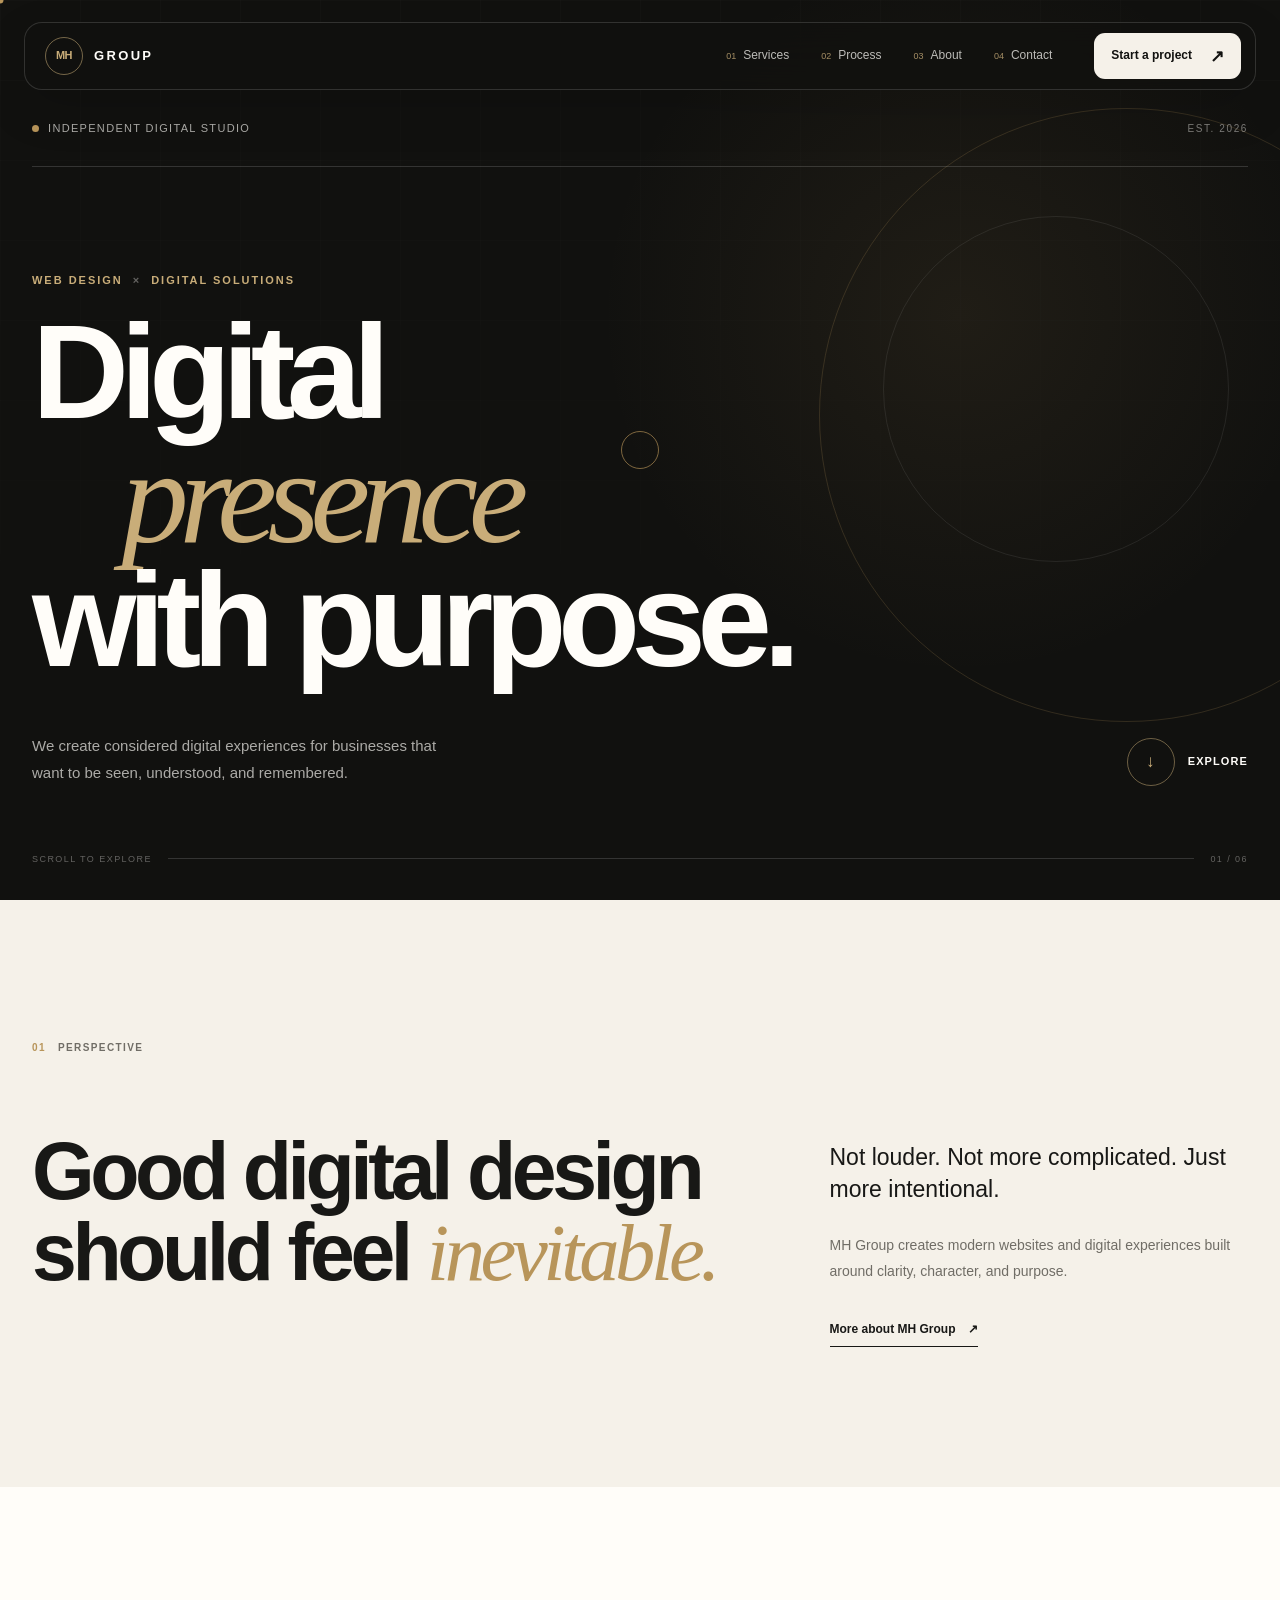
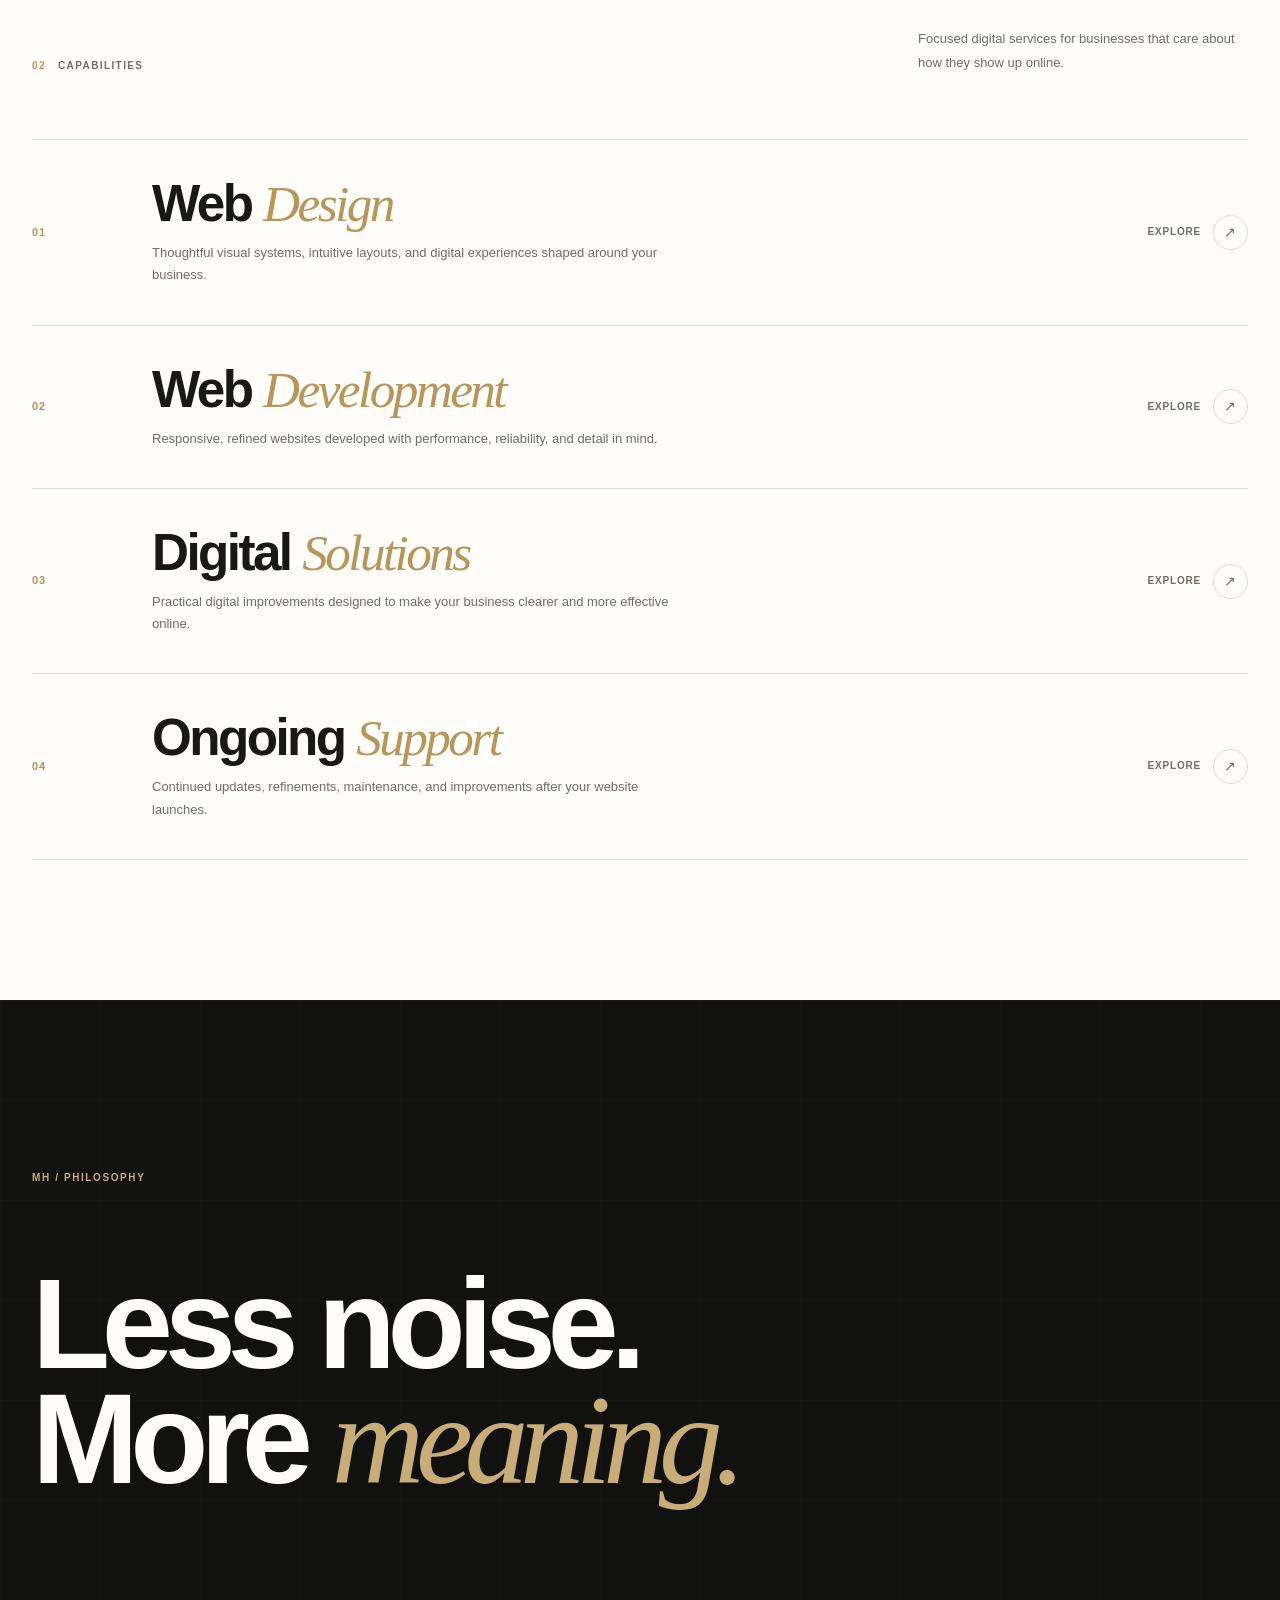
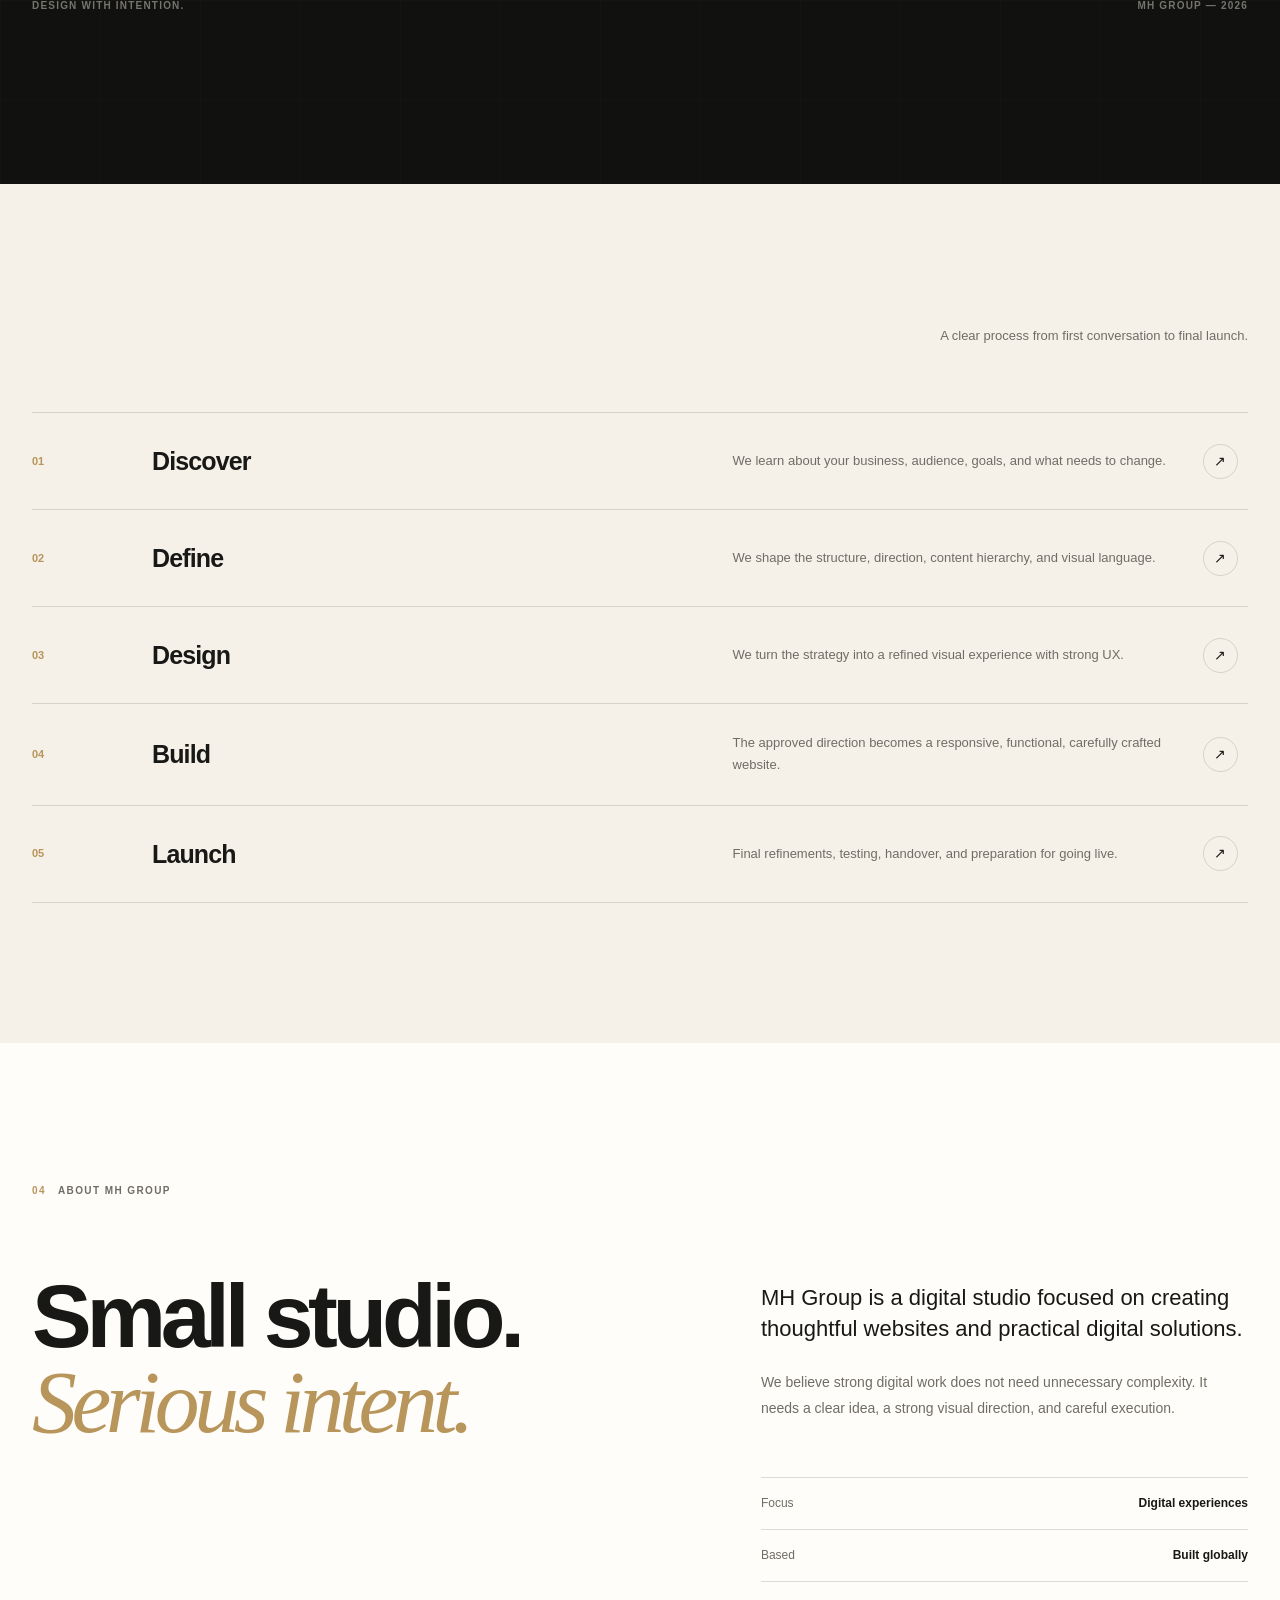
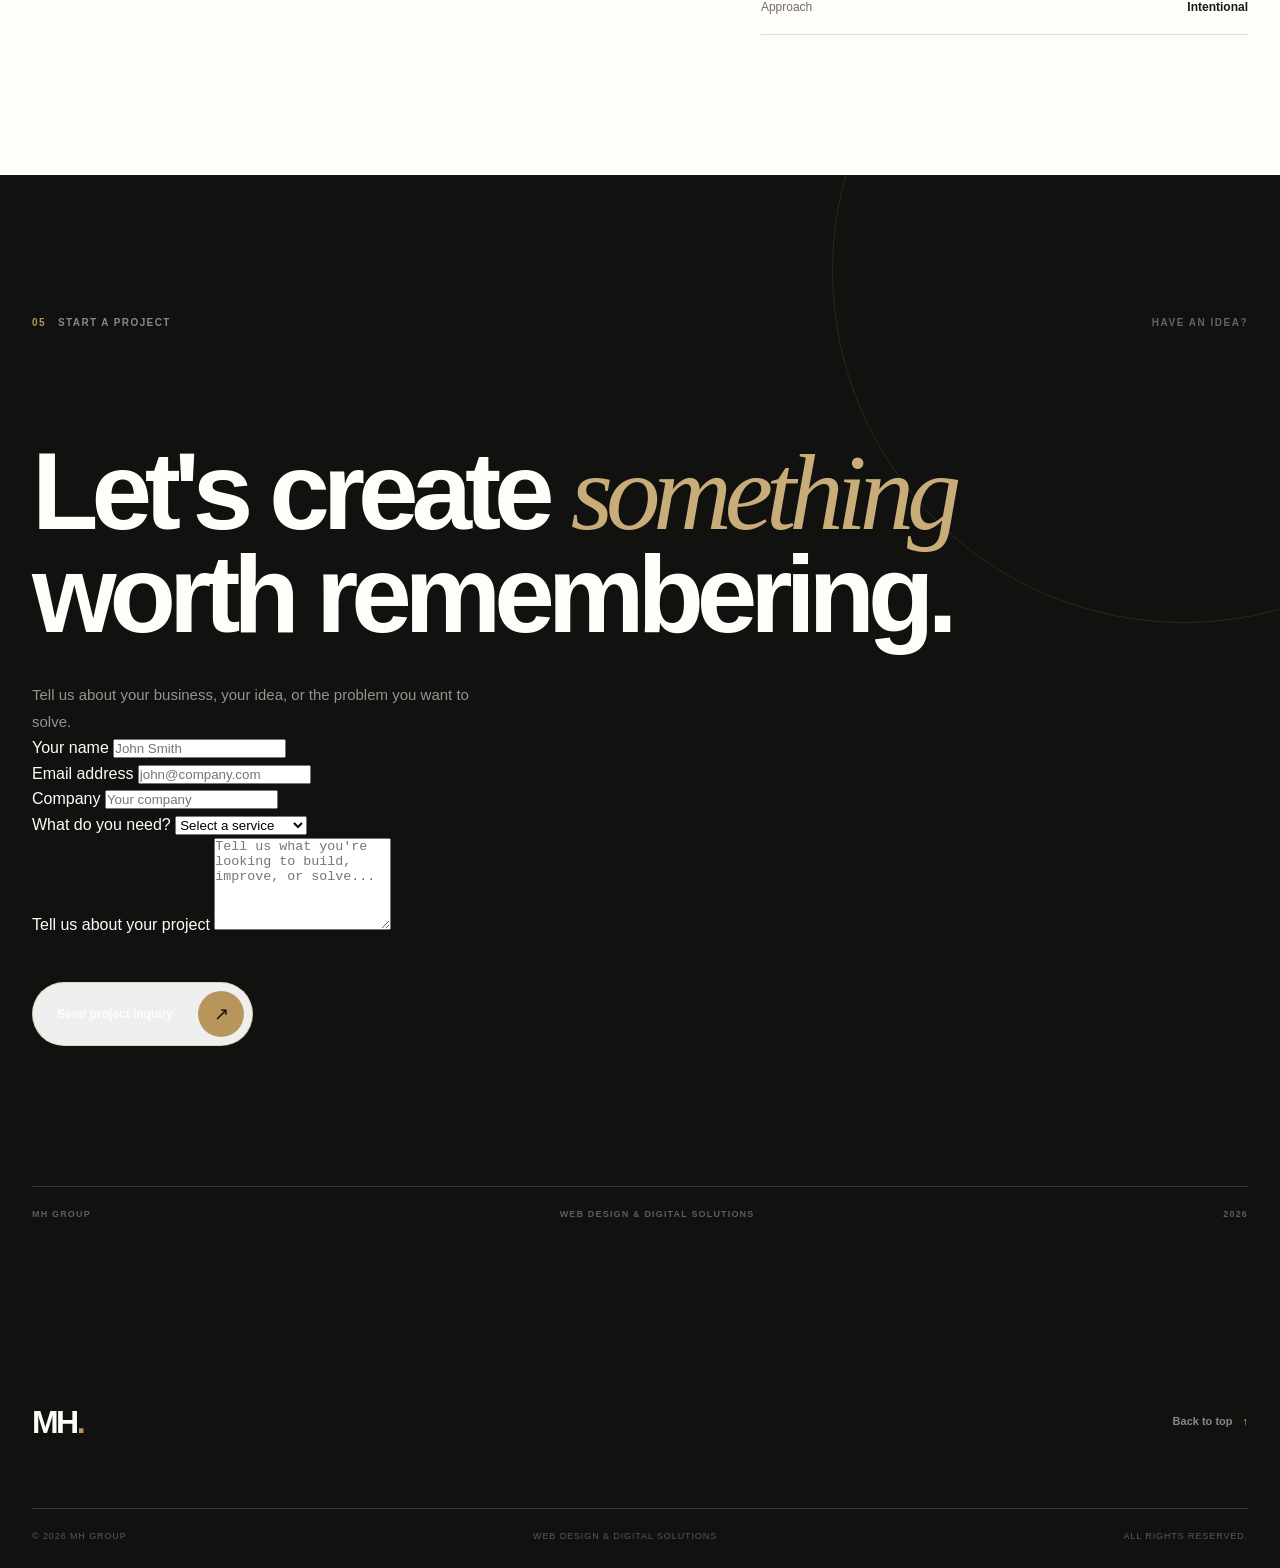
==== index.html @ 51d477c1 "index.html" ====
<!DOCTYPE html>
<html lang="en">
<head>
  <meta charset="UTF-8">
  <meta name="viewport" content="width=device-width, initial-scale=1.0">

  <title>MH Group — Web Design & Digital Solutions</title>

  <meta
    name="description"
    content="MH Group creates thoughtful digital experiences, websites, and digital solutions for ambitious businesses."
  >

  <link rel="preconnect" href="https://fonts.googleapis.com">
  <link rel="preconnect" href="https://fonts.gstatic.com" crossorigin>

  <link
    href="https://fonts.googleapis.com/css2?family=DM+Sans:wght@400;500;600;700&family=Manrope:wght@400;500;600;700;800&family=Playfair+Display:ital,wght@0,500;0,600;0,700;1,500;1,600&display=swap"
    rel="stylesheet"
  >

  <link rel="stylesheet" href="style.css">
</head>

<body>

  <div class="cursor"></div>
  <div class="cursor-ring"></div>

  <!-- HEADER -->
  <header class="site-header">

    <div class="nav-shell">

      <a href="#top" class="brand">
        <span class="brand-mark">MH</span>
        <span class="brand-name">GROUP</span>
      </a>

      <nav class="desktop-nav">
        <a href="#services">
          <span>01</span>
          Services
        </a>

        <a href="#process">
          <span>02</span>
          Process
        </a>

        <a href="#about">
          <span>03</span>
          About
        </a>

        <a href="#contact">
          <span>04</span>
          Contact
        </a>
      </nav>

      <a href="#contact" class="nav-cta">
        <span>Start a project</span>
        <span class="nav-cta-arrow">↗</span>
      </a>

      <button
        class="menu-toggle"
        aria-label="Open menu"
        aria-expanded="false"
        type="button"
      >
        <span></span>
        <span></span>
      </button>

    </div>

  </header>


  <!-- MOBILE MENU -->
  <div class="mobile-menu">

    <div class="mobile-menu-inner">

      <div class="mobile-menu-top">
        <span>MH GROUP</span>
        <span>MENU</span>
      </div>

      <nav>

        <a href="#services">
          <span>01</span>
          Services
        </a>

        <a href="#process">
          <span>02</span>
          Process
        </a>

        <a href="#about">
          <span>03</span>
          About
        </a>

        <a href="#contact">
          <span>04</span>
          Contact
        </a>

      </nav>

      <div class="mobile-menu-bottom">
        Web Design & Digital Solutions
      </div>

    </div>

  </div>


  <main id="top">


    <!-- HERO -->
    <section class="hero">

      <div class="hero-grid"></div>

      <div class="hero-orbit hero-orbit-one"></div>
      <div class="hero-orbit hero-orbit-two"></div>

      <div class="hero-inner">

        <div class="hero-top">

          <div class="eyebrow">
            <span class="eyebrow-dot"></span>
            Independent digital studio
          </div>

          <div class="hero-year">
            EST. 2026
          </div>

        </div>


        <div class="hero-content">

          <div class="hero-kicker">
            WEB DESIGN
            <span>×</span>
            DIGITAL SOLUTIONS
          </div>


          <h1 class="hero-title">

            <span class="hero-line hero-line-one">
              Digital
            </span>

            <span class="hero-line hero-line-two">
              <em>presence</em>
            </span>

            <span class="hero-line hero-line-three">
              with purpose.
            </span>

          </h1>


          <div class="hero-bottom">

            <div class="hero-description">

              <p>
                We create considered digital experiences for businesses
                that want to be seen, understood, and remembered.
              </p>

            </div>


            <a href="#services" class="hero-discover">

              <span class="discover-circle">
                ↓
              </span>

              <span>
                Explore
              </span>

            </a>

          </div>

        </div>


        <div class="hero-footer">

          <span>
            SCROLL TO EXPLORE
          </span>

          <div class="hero-line"></div>

          <span>
            01 / 06
          </span>

        </div>

      </div>

    </section>


    <!-- INTRO -->
    <section class="intro section">

      <div class="container">

        <div class="section-label">
          <span>01</span>
          <span>Perspective</span>
        </div>


        <div class="intro-layout">

          <h2>
            Good digital design should feel
            <em>inevitable.</em>
          </h2>


          <div class="intro-side">

            <p class="intro-large">
              Not louder. Not more complicated.
              Just more intentional.
            </p>

            <p>
              MH Group creates modern websites and digital
              experiences built around clarity, character, and purpose.
            </p>

            <a href="#about" class="underlined-link">
              More about MH Group
              <span>↗</span>
            </a>

          </div>

        </div>

      </div>

    </section>


    <!-- SERVICES -->
    <section class="services section" id="services">

      <div class="container">

        <div class="section-heading">

          <div class="section-label">
            <span>02</span>
            <span>Capabilities</span>
          </div>

          <p>
            Focused digital services for businesses that care
            about how they show up online.
          </p>

        </div>


        <div class="service-list">


          <a href="#contact" class="service-item">

            <div class="service-number">
              01
            </div>

            <div class="service-main">

              <h3>
                Web <em>Design</em>
              </h3>

              <p>
                Thoughtful visual systems, intuitive layouts,
                and digital experiences shaped around your business.
              </p>

            </div>

            <div class="service-action">
              <span>Explore</span>
              <strong>↗</strong>
            </div>

          </a>


          <a href="#contact" class="service-item">

            <div class="service-number">
              02
            </div>

            <div class="service-main">

              <h3>
                Web <em>Development</em>
              </h3>

              <p>
                Responsive, refined websites developed with
                performance, reliability, and detail in mind.
              </p>

            </div>

            <div class="service-action">
              <span>Explore</span>
              <strong>↗</strong>
            </div>

          </a>


          <a href="#contact" class="service-item">

            <div class="service-number">
              03
            </div>

            <div class="service-main">

              <h3>
                Digital <em>Solutions</em>
              </h3>

              <p>
                Practical digital improvements designed to make
                your business clearer and more effective online.
              </p>

            </div>

            <div class="service-action">
              <span>Explore</span>
              <strong>↗</strong>
            </div>

          </a>


          <a href="#contact" class="service-item">

            <div class="service-number">
              04
            </div>

            <div class="service-main">

              <h3>
                Ongoing <em>Support</em>
              </h3>

              <p>
                Continued updates, refinements, maintenance,
                and improvements after your website launches.
              </p>

            </div>

            <div class="service-action">
              <span>Explore</span>
              <strong>↗</strong>
            </div>

          </a>


        </div>

      </div>

    </section>


    <!-- STATEMENT -->
    <section class="statement">

      <div class="statement-grid"></div>

      <div class="container">

        <div class="statement-label">
          MH / PHILOSOPHY
        </div>

        <h2>
          Less noise.
          <br>
          More <em>meaning.</em>
        </h2>

        <div class="statement-bottom">

          <span>
            Design with intention.
          </span>

          <span>
            MH GROUP — 2026
          </span>

        </div>

      </div>

    </section>


    <!-- PROCESS -->
    <section class="process section" id="process">

      <div class="container">

        <div class="section-heading">

          <div class="section-label">
            <span>03</span>
            <span>Process</span>
          </div>

          <p>
            A clear process from first conversation to final launch.
          </p>

        </div>


        <div class="process-list">


          <div class="process-item">

            <div class="process-index">
              01
            </div>

            <div class="process-name">
              Discover
            </div>

            <div class="process-copy">
              We learn about your business, audience, goals,
              and what needs to change.
            </div>

            <div class="process-icon">
              ↗
            </div>

          </div>


          <div class="process-item">

            <div class="process-index">
              02
            </div>

            <div class="process-name">
              Define
            </div>

            <div class="process-copy">
              We shape the structure, direction, content hierarchy,
              and visual language.
            </div>

            <div class="process-icon">
              ↗
            </div>

          </div>


          <div class="process-item">

            <div class="process-index">
              03
            </div>

            <div class="process-name">
              Design
            </div>

            <div class="process-copy">
              We turn the strategy into a refined visual experience
              with strong UX.
            </div>

            <div class="process-icon">
              ↗
            </div>

          </div>


          <div class="process-item">

            <div class="process-index">
              04
            </div>

            <div class="process-name">
              Build
            </div>

            <div class="process-copy">
              The approved direction becomes a responsive,
              functional, carefully crafted website.
            </div>

            <div class="process-icon">
              ↗
            </div>

          </div>


          <div class="process-item">

            <div class="process-index">
              05
            </div>

            <div class="process-name">
              Launch
            </div>

            <div class="process-copy">
              Final refinements, testing, handover,
              and preparation for going live.
            </div>

            <div class="process-icon">
              ↗
            </div>

          </div>


        </div>

      </div>

    </section>


    <!-- ABOUT -->
    <section class="about section" id="about">

      <div class="container">

        <div class="section-label">
          <span>04</span>
          <span>About MH Group</span>
        </div>


        <div class="about-layout">

          <h2>
            Small studio.
            <br>
            <em>Serious intent.</em>
          </h2>


          <div class="about-copy">

            <p class="about-lead">
              MH Group is a digital studio focused on creating
              thoughtful websites and practical digital solutions.
            </p>

            <p>
              We believe strong digital work does not need
              unnecessary complexity. It needs a clear idea,
              a strong visual direction, and careful execution.
            </p>


            <div class="about-meta">

              <div>
                <span>Focus</span>
                <strong>Digital experiences</strong>
              </div>

              <div>
                <span>Based</span>
                <strong>Built globally</strong>
              </div>

              <div>
                <span>Approach</span>
                <strong>Intentional</strong>
              </div>

            </div>

          </div>

        </div>

      </div>

    </section>


    <!-- CONTACT -->
    <section class="contact section" id="contact">

      <div class="contact-shape"></div>

      <div class="container">


        <div class="contact-top">

          <div class="section-label light">
            <span>05</span>
            <span>Start a project</span>
          </div>

          <span class="contact-note">
            HAVE AN IDEA?
          </span>

        </div>


        <div class="contact-content">

          <h2>
            Let's create
            <em>something</em>
            worth remembering.
          </h2>

          <p>
            Tell us about your business, your idea,
            or the problem you want to solve.
          </p>


          <!-- FORM -->
          <form
            class="contact-form"
            action="https://formspree.io/f/xzezeejq"
            method="POST"
          >

            <div class="form-row">

              <div class="form-field">

                <label for="name">
                  Your name
                </label>

                <input
                  type="text"
                  id="name"
                  name="name"
                  placeholder="John Smith"
                  required
                >

              </div>


              <div class="form-field">

                <label for="email">
                  Email address
                </label>

                <input
                  type="email"
                  id="email"
                  name="email"
                  placeholder="john@company.com"
                  required
                >

              </div>

            </div>


            <div class="form-row">

              <div class="form-field">

                <label for="company">
                  Company
                </label>

                <input
                  type="text"
                  id="company"
                  name="company"
                  placeholder="Your company"
                >

              </div>


              <div class="form-field">

                <label for="service">
                  What do you need?
                </label>

                <select
                  id="service"
                  name="service"
                  required
                >

                  <option value="" selected disabled>
                    Select a service
                  </option>

                  <option value="Web Design">
                    Web Design
                  </option>

                  <option value="Web Development">
                    Web Development
                  </option>

                  <option value="Digital Solutions">
                    Digital Solutions
                  </option>

                  <option value="Ongoing Support">
                    Ongoing Support
                  </option>

                  <option value="Other">
                    Something else
                  </option>

                </select>

              </div>

            </div>


            <div class="form-field form-field-full">

              <label for="message">
                Tell us about your project
              </label>

              <textarea
                id="message"
                name="message"
                rows="6"
                placeholder="Tell us what you're looking to build, improve, or solve..."
                required
              ></textarea>

            </div>


            <input
              type="hidden"
              name="_subject"
              value="New MH Group Project Inquiry"
            >


            <button
              type="submit"
              class="contact-button"
            >

              <span>
                Send project inquiry
              </span>

              <strong>
                ↗
              </strong>

            </button>


          </form>

        </div>


        <div class="contact-footer">

          <span>
            MH GROUP
          </span>

          <span>
            WEB DESIGN & DIGITAL SOLUTIONS
          </span>

          <span>
            2026
          </span>

        </div>

      </div>

    </section>

  </main>


  <!-- FOOTER -->
  <footer class="footer">

    <div class="container">

      <div class="footer-top">

        <div class="footer-brand">
          MH<span>.</span>
        </div>

        <a href="#top" class="back-top">
          Back to top
          <span>↑</span>
        </a>

      </div>


      <div class="footer-bottom">

        <span>
          © <span id="year"></span> MH Group
        </span>

        <span>
          Web Design & Digital Solutions
        </span>

        <span>
          All rights reserved.
        </span>

      </div>

    </div>

  </footer>


  <script src="script.js"></script>

</body>
</html>
---- style.css ----
/* =========================================================
   MH GROUP — PREMIUM VISUAL SYSTEM
   Black / Off-White / Warm Gold
   ========================================================= */

:root {
  --black: #11110f;
  --black-soft: #191916;
  --charcoal: #252521;

  --cream: #f5f1e9;
  --cream-2: #ebe5da;
  --white: #fffdf9;

  --gold: #b8955a;
  --gold-light: #c9ad79;

  --text: #181816;
  --muted: #706d66;
  --line: rgba(24, 24, 22, 0.14);
  --line-light: rgba(255, 255, 255, 0.15);

  --container: 1240px;
  --radius: 18px;

  --ease: cubic-bezier(0.22, 1, 0.36, 1);
}

/* =========================
   RESET
   ========================= */

* {
  margin: 0;
  padding: 0;
  box-sizing: border-box;
}

html {
  scroll-behavior: smooth;
  background: var(--cream);
}

body {
  background: var(--cream);
  color: var(--text);

  /* Comfortable, clean reading font */
  font-family:
    Inter,
    "Helvetica Neue",
    Helvetica,
    Arial,
    sans-serif;

  font-size: 16px;
  line-height: 1.6;

  overflow-x: hidden;
  -webkit-font-smoothing: antialiased;
  text-rendering: optimizeLegibility;
}

body.menu-open {
  overflow: hidden;
}

a {
  color: inherit;
  text-decoration: none;
}

button {
  font: inherit;
}

img {
  max-width: 100%;
  display: block;
}

/* =========================
   CONTAINER
   ========================= */

.container {
  width: min(
    calc(100% - 64px),
    var(--container)
  );

  margin: 0 auto;
}

/* =========================
   CUSTOM CURSOR
   ========================= */

.cursor,
.cursor-ring {
  position: fixed;
  left: 0;
  top: 0;

  pointer-events: none;
  z-index: 9999;

  transform: translate(-50%, -50%);
}

.cursor {
  width: 7px;
  height: 7px;

  border-radius: 50%;
  background: var(--gold);
}

.cursor-ring {
  width: 38px;
  height: 38px;

  border: 1px solid rgba(184, 149, 90, 0.65);
  border-radius: 50%;

  transition:
    width 0.3s var(--ease),
    height 0.3s var(--ease),
    background 0.3s var(--ease);
}

.cursor-ring.active {
  width: 58px;
  height: 58px;
  background: rgba(184, 149, 90, 0.08);
}

/* =========================
   NAVIGATION
   ========================= */

.site-header {
  position: fixed;
  top: 0;
  left: 0;

  width: 100%;
  z-index: 1000;

  padding: 22px 24px;

  pointer-events: none;
}

.nav-shell {
  width: min(100%, 1320px);
  margin: 0 auto;

  min-height: 68px;

  display: flex;
  align-items: center;
  justify-content: space-between;
  gap: 24px;

  padding: 10px 14px 10px 20px;

  border: 1px solid rgba(255, 255, 255, 0.14);
  border-radius: 18px;

  background: rgba(17, 17, 15, 0.84);

  backdrop-filter: blur(18px);
  -webkit-backdrop-filter: blur(18px);

  box-shadow:
    0 18px 50px rgba(0, 0, 0, 0.12);

  pointer-events: auto;

  transition:
    background 0.35s ease,
    box-shadow 0.35s ease,
    transform 0.35s ease;
}

.nav-shell.scrolled {
  background: rgba(17, 17, 15, 0.96);

  box-shadow:
    0 20px 60px rgba(0, 0, 0, 0.2);
}

/* Brand */

.brand {
  display: flex;
  align-items: center;
  gap: 11px;

  color: var(--white);

  flex-shrink: 0;
}

.brand-mark {
  width: 38px;
  height: 38px;

  display: grid;
  place-items: center;

  border: 1px solid rgba(201, 173, 121, 0.55);
  border-radius: 50%;

  color: var(--gold-light);

  font-size: 11px;
  font-weight: 700;
  letter-spacing: -0.04em;
}

.brand-name {
  font-size: 13px;
  font-weight: 700;
  letter-spacing: 0.18em;
}

/* Desktop nav */

.desktop-nav {
  display: flex;
  align-items: center;
  gap: 32px;

  margin-left: auto;
  margin-right: 18px;
}

.desktop-nav a {
  display: flex;
  align-items: center;
  gap: 7px;

  color: rgba(255, 253, 249, 0.72);

  font-size: 12px;
  font-weight: 500;

  transition: color 0.25s ease;
}

.desktop-nav a span {
  color: var(--gold-light);
  font-size: 9px;
  opacity: 0.8;
}

.desktop-nav a:hover {
  color: var(--white);
}

/* CTA */

.nav-cta {
  min-height: 46px;

  display: inline-flex;
  align-items: center;
  gap: 18px;

  padding: 0 17px;

  border-radius: 11px;

  background: var(--cream);
  color: var(--black);

  font-size: 12px;
  font-weight: 700;

  transition:
    background 0.3s ease,
    transform 0.3s ease;
}

.nav-cta:hover {
  background: var(--gold-light);
  transform: translateY(-2px);
}

.nav-cta-arrow {
  font-size: 17px;
  line-height: 1;
}

/* Menu button */

.menu-toggle {
  display: none;

  width: 46px;
  height: 46px;

  border: 1px solid rgba(255, 255, 255, 0.15);
  border-radius: 12px;

  background: transparent;

  align-items: center;
  justify-content: center;
  flex-direction: column;
  gap: 6px;

  cursor: pointer;
}

.menu-toggle span {
  width: 19px;
  height: 1px;
  background: var(--white);

  transition:
    transform 0.3s ease,
    opacity 0.3s ease;
}

/* =========================
   MOBILE MENU
   ========================= */

.mobile-menu {
  position: fixed;
  inset: 0;

  z-index: 900;

  background: var(--black);

  visibility: hidden;
  opacity: 0;

  transform: translateY(-20px);

  transition:
    opacity 0.35s ease,
    transform 0.35s ease,
    visibility 0.35s ease;
}

.mobile-menu.open {
  visibility: visible;
  opacity: 1;
  transform: translateY(0);
}

.mobile-menu-inner {
  min-height: 100%;
  padding: 110px 28px 28px;

  display: flex;
  flex-direction: column;
}

.mobile-menu-top {
  display: flex;
  justify-content: space-between;

  color: var(--gold-light);

  font-size: 10px;
  font-weight: 700;
  letter-spacing: 0.16em;

  padding-bottom: 28px;

  border-bottom: 1px solid var(--line-light);
}

.mobile-menu nav {
  display: flex;
  flex-direction: column;
}

.mobile-menu nav a {
  display: flex;
  align-items: baseline;
  gap: 16px;

  padding: 19px 0;

  color: var(--white);

  font-size: clamp(30px, 8vw, 48px);
  font-weight: 600;
  letter-spacing: -0.04em;

  border-bottom: 1px solid var(--line-light);

  transition:
    color 0.25s ease,
    padding-left 0.25s ease;
}

.mobile-menu nav a span {
  color: var(--gold-light);
  font-size: 10px;
  font-weight: 500;
  letter-spacing: 0;
}

.mobile-menu nav a:hover {
  color: var(--gold-light);
  padding-left: 8px;
}

.mobile-menu-bottom {
  margin-top: auto;

  color: rgba(255, 253, 249, 0.45);

  font-size: 11px;
  letter-spacing: 0.12em;
  text-transform: uppercase;
}

/* =========================
   HERO
   ========================= */

.hero {
  position: relative;

  min-height: 100svh;

  display: flex;
  align-items: center;

  overflow: hidden;

  background:
    radial-gradient(
      circle at 75% 35%,
      rgba(184, 149, 90, 0.09),
      transparent 32%
    ),
    var(--black);

  color: var(--white);
}

.hero-grid {
  position: absolute;
  inset: 0;

  opacity: 0.18;

  background-image:
    linear-gradient(
      rgba(255, 255, 255, 0.08) 1px,
      transparent 1px
    ),
    linear-gradient(
      90deg,
      rgba(255, 255, 255, 0.08) 1px,
      transparent 1px
    );

  background-size: 80px 80px;

  mask-image: linear-gradient(
    to bottom,
    black,
    transparent 85%
  );
}

.hero-orbit {
  position: absolute;

  width: 48vw;
  height: 48vw;

  max-width: 720px;
  max-height: 720px;

  border: 1px solid rgba(184, 149, 90, 0.2);

  border-radius: 50%;

  pointer-events: none;
}

.hero-orbit-one {
  right: -12vw;
  top: 12%;
}

.hero-orbit-two {
  right: 4vw;
  top: 24%;

  width: 27vw;
  height: 27vw;

  max-width: 420px;
  max-height: 420px;

  border-color: rgba(255, 255, 255, 0.08);
}

.hero-inner {
  position: relative;
  z-index: 2;

  width: min(
    calc(100% - 64px),
    var(--container)
  );

  margin: 0 auto;

  padding-top: 120px;
  padding-bottom: 34px;

  min-height: 100svh;

  display: flex;
  flex-direction: column;
}

.hero-top {
  display: flex;
  align-items: center;
  justify-content: space-between;

  padding-bottom: 28px;

  border-bottom: 1px solid var(--line-light);
}

.eyebrow {
  display: flex;
  align-items: center;
  gap: 9px;

  color: rgba(255, 253, 249, 0.65);

  font-size: 11px;
  font-weight: 500;
  letter-spacing: 0.12em;
  text-transform: uppercase;
}

.eyebrow-dot {
  width: 7px;
  height: 7px;

  border-radius: 50%;

  background: var(--gold);
}

.hero-year {
  color: rgba(255, 253, 249, 0.45);

  font-size: 10px;
  letter-spacing: 0.16em;
}

.hero-content {
  margin-top: auto;
  margin-bottom: auto;
}

.hero-kicker {
  margin-top: 70px;
  margin-bottom: 20px;

  color: var(--gold-light);

  font-size: 11px;
  font-weight: 700;
  letter-spacing: 0.18em;
}

.hero-kicker span {
  color: rgba(255, 253, 249, 0.35);
  padding: 0 5px;
}

.hero-title {
  max-width: 1000px;

  font-size: clamp(
    64px,
    10.5vw,
    150px
  );

  line-height: 0.92;

  font-weight: 600;

  letter-spacing: -0.065em;
}

.hero-line {
  display: block;
}

.hero-line-two {
  padding-left: 7vw;
}

.hero-title em {
  color: var(--gold-light);
  font-family: Georgia, "Times New Roman", serif;
  font-weight: 400;
  font-style: italic;
  letter-spacing: -0.07em;
}

.hero-bottom {
  display: flex;
  align-items: flex-end;
  justify-content: space-between;

  margin-top: 50px;
}

.hero-description {
  max-width: 430px;
}

.hero-description p {
  color: rgba(255, 253, 249, 0.65);

  font-size: 15px;
  line-height: 1.8;
}

.hero-discover {
  display: flex;
  align-items: center;
  gap: 13px;

  color: var(--white);

  font-size: 11px;
  font-weight: 700;
  letter-spacing: 0.1em;
  text-transform: uppercase;
}

.discover-circle {
  width: 48px;
  height: 48px;

  display: grid;
  place-items: center;

  border: 1px solid rgba(201, 173, 121, 0.5);
  border-radius: 50%;

  color: var(--gold-light);

  font-size: 17px;

  transition:
    background 0.3s ease,
    color 0.3s ease,
    transform 0.3s ease;
}

.hero-discover:hover .discover-circle {
  background: var(--gold);
  color: var(--black);

  transform: translateY(4px);
}

.hero-footer {
  display: flex;
  align-items: center;
  gap: 16px;

  margin-top: 30px;

  color: rgba(255, 253, 249, 0.35);

  font-size: 9px;
  letter-spacing: 0.16em;
}

.hero-footer .hero-line {
  flex: 1;
  height: 1px;

  background: var(--line-light);
}

/* =========================
   GENERAL SECTIONS
   ========================= */

.section {
  padding: 140px 0;
}

.section-label {
  display: flex;
  align-items: center;
  gap: 12px;

  color: var(--muted);

  font-size: 10px;
  font-weight: 700;

  letter-spacing: 0.14em;
  text-transform: uppercase;
}

.section-label span:first-child {
  color: var(--gold);
}

/* =========================
   INTRO
   ========================= */

.intro {
  background: var(--cream);
}

.intro-layout {
  display: grid;

  grid-template-columns:
    minmax(0, 1.25fr)
    minmax(280px, 0.75fr);

  gap: 100px;

  margin-top: 75px;
}

.intro-layout h2 {
  max-width: 850px;

  font-size: clamp(44px, 6.3vw, 88px);

  line-height: 1;

  font-weight: 600;

  letter-spacing: -0.055em;
}

.intro-layout h2 em {
  color: var(--gold);

  font-family: Georgia, "Times New Roman", serif;
  font-weight: 400;
  font-style: italic;
}

.intro-side {
  padding-top: 10px;
}

.intro-large {
  margin-bottom: 28px;

  font-size: 23px;
  line-height: 1.4;

  font-weight: 500;
}

.intro-side > p:not(.intro-large) {
  color: var(--muted);

  font-size: 14px;
  line-height: 1.85;
}

.underlined-link {
  display: inline-flex;
  align-items: center;
  gap: 12px;

  margin-top: 35px;

  padding-bottom: 7px;

  border-bottom: 1px solid var(--text);

  font-size: 12px;
  font-weight: 700;

  transition:
    gap 0.3s ease,
    color 0.3s ease;
}

.underlined-link:hover {
  gap: 18px;
  color: var(--gold);
}

/* =========================
   SERVICES
   ========================= */

.services {
  background: var(--white);
}

.section-heading {
  display: flex;
  align-items: flex-end;
  justify-content: space-between;

  gap: 50px;

  margin-bottom: 65px;
}

.section-heading > p {
  max-width: 330px;

  color: var(--muted);

  font-size: 13px;
  line-height: 1.8;
}

.service-list {
  border-top: 1px solid var(--line);
}

.service-item {
  position: relative;

  display: grid;

  grid-template-columns: 90px minmax(0, 1fr) 120px;

  gap: 30px;

  align-items: center;

  padding: 38px 0;

  border-bottom: 1px solid var(--line);

  overflow: hidden;

  transition:
    padding 0.45s var(--ease),
    color 0.35s ease;
}

.service-item::before {
  content: "";

  position: absolute;
  inset: 0;

  background: var(--black);

  transform: scaleY(0);
  transform-origin: bottom;

  transition: transform 0.5s var(--ease);

  z-index: 0;
}

.service-item > * {
  position: relative;
  z-index: 1;
}

.service-item:hover {
  padding-left: 28px;
  padding-right: 28px;

  color: var(--white);
}

.service-item:hover::before {
  transform: scaleY(1);
}

.service-number {
  color: var(--gold);

  font-size: 11px;
  font-weight: 700;
  letter-spacing: 0.08em;
}

.service-main h3 {
  font-size: clamp(32px, 4vw, 58px);

  line-height: 1;

  font-weight: 600;

  letter-spacing: -0.05em;
}

.service-main h3 em {
  color: var(--gold);

  font-family: Georgia, "Times New Roman", serif;
  font-weight: 400;
  font-style: italic;
}

.service-main p {
  max-width: 530px;

  margin-top: 13px;

  color: var(--muted);

  font-size: 13px;
  line-height: 1.7;

  transition: color 0.3s ease;
}

.service-item:hover .service-main p {
  color: rgba(255, 253, 249, 0.6);
}

.service-action {
  display: flex;
  align-items: center;
  justify-content: flex-end;

  gap: 12px;

  color: var(--muted);

  font-size: 10px;
  font-weight: 700;
  letter-spacing: 0.08em;
  text-transform: uppercase;

  transition: color 0.3s ease;
}

.service-action strong {
  width: 35px;
  height: 35px;

  display: grid;
  place-items: center;

  border: 1px solid var(--line);
  border-radius: 50%;

  font-size: 14px;
  font-weight: 400;

  transition:
    transform 0.3s ease,
    border-color 0.3s ease;
}

.service-item:hover .service-action {
  color: var(--gold-light);
}

.service-item:hover .service-action strong {
  border-color: rgba(201, 173, 121, 0.5);

  transform: rotate(45deg);
}

/* =========================
   STATEMENT
   ========================= */

.statement {
  position: relative;

  padding: 170px 0;

  background: var(--black);
  color: var(--white);

  overflow: hidden;
}

.statement-grid {
  position: absolute;
  inset: 0;

  opacity: 0.12;

  background-image:
    linear-gradient(
      rgba(255, 255, 255, 0.12) 1px,
      transparent 1px
    ),
    linear-gradient(
      90deg,
      rgba(255, 255, 255, 0.12) 1px,
      transparent 1px
    );

  background-size: 100px 100px;
}

.statement .container {
  position: relative;
  z-index: 2;
}

.statement-label {
  margin-bottom: 80px;

  color: var(--gold-light);

  font-size: 10px;
  font-weight: 700;
  letter-spacing: 0.16em;
}

.statement h2 {
  max-width: 900px;

  font-size: clamp(60px, 10vw, 145px);

  line-height: 0.9;

  font-weight: 600;

  letter-spacing: -0.065em;
}

.statement h2 em {
  color: var(--gold-light);

  font-family: Georgia, "Times New Roman", serif;
  font-weight: 400;
  font-style: italic;
}

.statement-bottom {
  display: flex;
  justify-content: space-between;

  margin-top: 100px;

  color: rgba(255, 253, 249, 0.42);

  font-size: 10px;
  font-weight: 600;
  letter-spacing: 0.12em;
  text-transform: uppercase;
}

/* =========================
   PROCESS
   ========================= */

.process {
  background: var(--cream);
}

.process-list {
  margin-top: 60px;

  border-top: 1px solid var(--line);
}

.process-item {
  display: grid;

  grid-template-columns: 90px 1fr minmax(250px, 0.8fr) 45px;

  gap: 30px;

  align-items: center;

  padding: 28px 0;

  border-bottom: 1px solid var(--line);

  transition:
    padding 0.35s ease,
    background 0.35s ease;
}

.process-item:hover {
  padding-left: 18px;
  padding-right: 18px;

  background: rgba(184, 149, 90, 0.06);
}

.process-index {
  color: var(--gold);

  font-size: 11px;
  font-weight: 700;
}

.process-name {
  font-size: 25px;
  font-weight: 600;
  letter-spacing: -0.035em;
}

.process-copy {
  color: var(--muted);

  font-size: 13px;
  line-height: 1.7;
}

.process-icon {
  width: 35px;
  height: 35px;

  display: grid;
  place-items: center;

  border: 1px solid var(--line);
  border-radius: 50%;

  font-size: 14px;

  transition:
    transform 0.3s ease,
    border-color 0.3s ease;
}

.process-item:hover .process-icon {
  transform: rotate(45deg);
  border-color: var(--gold);
}

/* =========================
   ABOUT
   ========================= */

.about {
  background: var(--white);
}

.about-layout {
  display: grid;

  grid-template-columns: 1fr 0.8fr;

  gap: 120px;

  margin-top: 75px;
}

.about-layout h2 {
  font-size: clamp(52px, 7vw, 100px);

  line-height: 0.95;

  font-weight: 600;

  letter-spacing: -0.06em;
}

.about-layout h2 em {
  color: var(--gold);

  font-family: Georgia, "Times New Roman", serif;
  font-weight: 400;
  font-style: italic;
}

.about-copy {
  padding-top: 8px;
}

.about-lead {
  font-size: 22px;
  line-height: 1.45;
  font-weight: 500;

  margin-bottom: 25px;
}

.about-copy > p:not(.about-lead) {
  color: var(--muted);

  font-size: 14px;
  line-height: 1.85;
}

.about-meta {
  margin-top: 55px;

  border-top: 1px solid var(--line);
}

.about-meta div {
  display: flex;
  justify-content: space-between;
  gap: 30px;

  padding: 16px 0;

  border-bottom: 1px solid var(--line);

  font-size: 12px;
}

.about-meta span {
  color: var(--muted);
}

.about-meta strong {
  font-weight: 600;
}

/* =========================
   CONTACT
   ========================= */

.contact {
  position: relative;

  background: var(--black);
  color: var(--white);

  overflow: hidden;
}

.contact-shape {
  position: absolute;

  width: 55vw;
  height: 55vw;

  right: -20vw;
  top: -20vw;

  border: 1px solid rgba(184, 149, 90, 0.16);

  border-radius: 50%;

  pointer-events: none;
}

.contact .container {
  position: relative;
  z-index: 2;
}

.contact-top {
  display: flex;
  align-items: center;
  justify-content: space-between;
}

.section-label.light {
  color: rgba(255, 253, 249, 0.5);
}

.contact-note {
  color: rgba(255, 253, 249, 0.35);

  font-size: 10px;
  font-weight: 700;
  letter-spacing: 0.15em;
}

.contact-content {
  max-width: 1000px;

  margin-top: 110px;
}

.contact-content h2 {
  font-size: clamp(55px, 8.5vw, 125px);

  line-height: 0.94;

  font-weight: 600;

  letter-spacing: -0.065em;
}

.contact-content h2 em {
  color: var(--gold-light);

  font-family: Georgia, "Times New Roman", serif;
  font-weight: 400;
  font-style: italic;
}

.contact-content > p {
  max-width: 470px;

  margin-top: 35px;

  color: rgba(255, 253, 249, 0.55);

  font-size: 15px;
  line-height: 1.8;
}

.contact-button {
  display: inline-flex;
  align-items: center;
  gap: 25px;

  margin-top: 45px;

  padding: 8px 8px 8px 24px;

  border: 1px solid rgba(201, 173, 121, 0.45);
  border-radius: 100px;

  color: var(--white);

  font-size: 12px;
  font-weight: 700;

  transition:
    background 0.3s ease,
    color 0.3s ease;
}

.contact-button strong {
  width: 46px;
  height: 46px;

  display: grid;
  place-items: center;

  border-radius: 50%;

  background: var(--gold);

  color: var(--black);

  font-size: 18px;
  font-weight: 400;

  transition: transform 0.3s ease;
}

.contact-button:hover {
  background: var(--gold);
  color: var(--black);
}

.contact-button:hover strong {
  transform: rotate(45deg);
}

.contact-footer {
  display: flex;
  justify-content: space-between;

  margin-top: 140px;
  padding-top: 20px;

  border-top: 1px solid var(--line-light);

  color: rgba(255, 253, 249, 0.32);

  font-size: 9px;
  font-weight: 700;
  letter-spacing: 0.13em;
}

/* =========================
   FOOTER
   ========================= */

.footer {
  background: var(--black);
  color: var(--white);

  padding: 35px 0 25px;
}

.footer-top {
  display: flex;
  justify-content: space-between;
  align-items: center;
}

.footer-brand {
  font-size: 32px;
  font-weight: 700;
  letter-spacing: -0.08em;
}

.footer-brand span {
  color: var(--gold);
}

.back-top {
  display: flex;
  align-items: center;
  gap: 10px;

  color: rgba(255, 253, 249, 0.5);

  font-size: 11px;
  font-weight: 600;

  transition: color 0.25s ease;
}

.back-top span {
  color: var(--gold-light);
}

.back-top:hover {
  color: var(--white);
}

.footer-bottom {
  display: flex;
  justify-content: space-between;

  margin-top: 60px;
  padding-top: 20px;

  border-top: 1px solid var(--line-light);

  color: rgba(255, 253, 249, 0.3);

  font-size: 9px;
  letter-spacing: 0.1em;
  text-transform: uppercase;
}

/* =========================
   REVEAL ANIMATION
   ========================= */

.reveal {
  opacity: 0;

  transform: translateY(30px);

  transition:
    opacity 0.8s var(--ease),
    transform 0.8s var(--ease);
}

.reveal.visible {
  opacity: 1;
  transform: translateY(0);
}

/* =========================
   TABLET
   ========================= */

@media (max-width: 900px) {

  .desktop-nav {
    display: none;
  }

  .menu-toggle {
    display: flex;
  }

  .nav-cta {
    display: none;
  }

  .nav-shell {
    padding: 10px 12px 10px 16px;
  }

  .hero-title {
    font-size: clamp(58px, 11vw, 105px);
  }

  .intro-layout,
  .about-layout {
    grid-template-columns: 1fr;
    gap: 55px;
  }

  .intro-layout h2 {
    max-width: 760px;
  }

  .service-item {
    grid-template-columns: 55px 1fr 70px;
    gap: 20px;
  }

  .service-action span {
    display: none;
  }

  .process-item {
    grid-template-columns: 55px 1fr 45px;
  }

  .process-copy {
    grid-column: 2;
  }

  .process-icon {
    grid-column: 3;
    grid-row: 1 / span 2;
  }

  .about-layout {
    gap: 60px;
  }
}

/* =========================
   MOBILE
   ========================= */

@media (max-width: 600px) {

  body {
    font-size: 15px;
  }

  .container {
    width: min(
      calc(100% - 36px),
      var(--container)
    );
  }

  .site-header {
    padding: 12px 12px;
  }

  .nav-shell {
    min-height: 58px;
    border-radius: 14px;
  }

  .brand-mark {
    width: 34px;
    height: 34px;
  }

  .brand-name {
    font-size: 11px;
  }

  .menu-toggle {
    width: 42px;
    height: 42px;
  }

  .mobile-menu-inner {
    padding: 92px 22px 22px;
  }

  .hero {
    min-height: 100svh;
  }

  .hero-inner {
    width: calc(100% - 36px);

    padding-top: 105px;
    padding-bottom: 25px;
  }

  .hero-top {
    padding-bottom: 20px;
  }

  .eyebrow {
    font-size: 9px;
  }

  .hero-year {
    font-size: 8px;
  }

  .hero-kicker {
    margin-top: 55px;

    font-size: 9px;
    letter-spacing: 0.12em;
  }

  .hero-title {
    font-size: clamp(48px, 15vw, 82px);

    line-height: 0.94;
  }

  .hero-line-two {
    padding-left: 5vw;
  }

  .hero-bottom {
    align-items: flex-start;
    flex-direction: column;

    gap: 28px;

    margin-top: 38px;
  }

  .hero-description {
    max-width: 330px;
  }

  .hero-description p {
    font-size: 13px;
    line-height: 1.75;
  }

  .hero-discover {
    font-size: 9px;
  }

  .discover-circle {
    width: 43px;
    height: 43px;
  }

  .hero-footer {
    margin-top: 25px;

    font-size: 7px;
  }

  .hero-orbit {
    width: 85vw;
    height: 85vw;

    right: -30vw;
    top: 30%;
  }

  .hero-orbit-two {
    width: 55vw;
    height: 55vw;

    right: 5vw;
    top: 45%;
  }

  .section {
    padding: 90px 0;
  }

  .intro-layout {
    margin-top: 48px;
  }

  .intro-layout h2 {
    font-size: clamp(40px, 12vw, 62px);
  }

  .intro-large {
    font-size: 19px;
  }

  .section-heading {
    align-items: flex-start;
    flex-direction: column;

    gap: 25px;

    margin-bottom: 45px;
  }

  .section-heading > p {
    max-width: 310px;
  }

  .service-item {
    grid-template-columns: 34px 1fr;

    gap: 13px;

    padding: 30px 0;
  }

  .service-item:hover {
    padding-left: 12px;
    padding-right: 12px;
  }

  .service-main h3 {
    font-size: clamp(29px, 8vw, 44px);
  }

  .service-main p {
    font-size: 12px;
    line-height: 1.7;
  }

  .service-action {
    display: none;
  }

  .statement {
    padding: 105px 0;
  }

  .statement-label {
    margin-bottom: 55px;
  }

  .statement h2 {
    font-size: clamp(52px, 15vw, 82px);
  }

  .statement-bottom {
    flex-direction: column;
    gap: 10px;

    margin-top: 70px;

    font-size: 8px;
  }

  .process-list {
    margin-top: 45px;
  }

  .process-item {
    grid-template-columns: 35px 1fr 40px;

    gap: 12px;

    padding: 25px 0;
  }

  .process-name {
    font-size: 21px;
  }

  .process-copy {
    grid-column: 2 / 4;

    margin-top: 2px;

    font-size: 12px;
  }

  .process-icon {
    grid-column: 3;
    grid-row: 1;
  }

  .process-item:hover {
    padding-left: 10px;
    padding-right: 10px;
  }

  .about-layout {
    margin-top: 50px;
  }

  .about-layout h2 {
    font-size: clamp(48px, 14vw, 76px);
  }

  .about-lead {
    font-size: 19px;
  }

  .about-meta {
    margin-top: 40px;
  }

  .contact-content {
    margin-top: 75px;
  }

  .contact-content h2 {
    font-size: clamp(48px, 14vw, 78px);
  }

  .contact-content > p {
    font-size: 13px;
  }

  .contact-button {
    max-width: 100%;

    padding-left: 19px;

    gap: 15px;

    font-size: 10px;
  }

  .contact-button strong {
    width: 42px;
    height: 42px;
  }

  .contact-footer {
    flex-direction: column;
    gap: 9px;

    margin-top: 90px;
  }

  .footer-bottom {
    flex-direction: column;
    gap: 8px;

    margin-top: 45px;
  }

  /* Disable custom cursor on touch screens */
  .cursor,
  .cursor-ring {
    display: none;
  }
}

/* =========================
   SMALL MOBILE
   ========================= */

@media (max-width: 380px) {

  .hero-title {
    font-size: 46px;
  }

  .brand-name {
    display: none;
  }

  .mobile-menu nav a {
    font-size: 34px;
  }

  .service-main h3 {
    font-size: 28px;
  }

  .contact-content h2 {
    font-size: 45px;
  }
}

/* =========================
   ACCESSIBILITY
   ========================= */

a:focus-visible,
button:focus-visible {
  outline: 2px solid var(--gold-light);
  outline-offset: 4px;
}

/* =========================
   REDUCED MOTION
   ========================= */

@media (prefers-reduced-motion: reduce) {

  html {
    scroll-behavior: auto;
  }

  *,
  *::before,
  *::after {
    animation-duration: 0.01ms !important;
    animation-iteration-count: 1 !important;
    transition-duration: 0.01ms !important;
  }
}
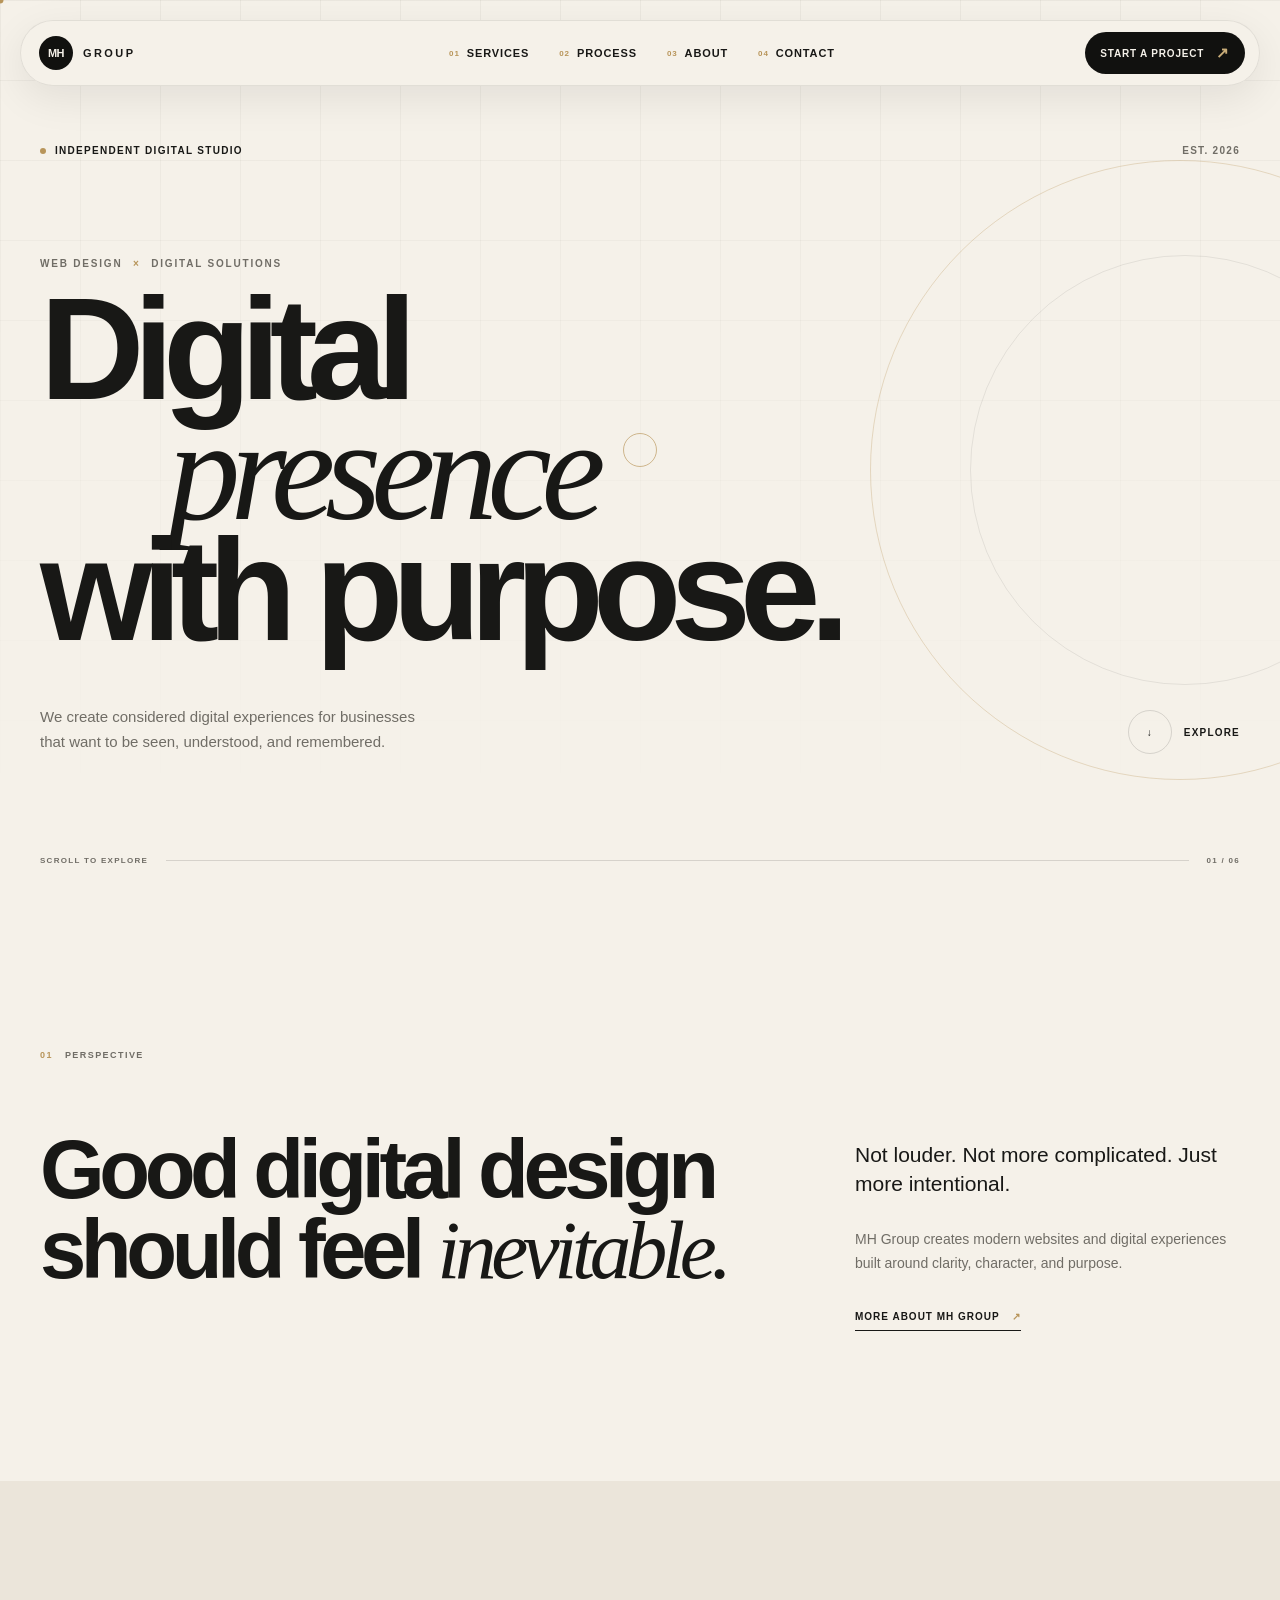
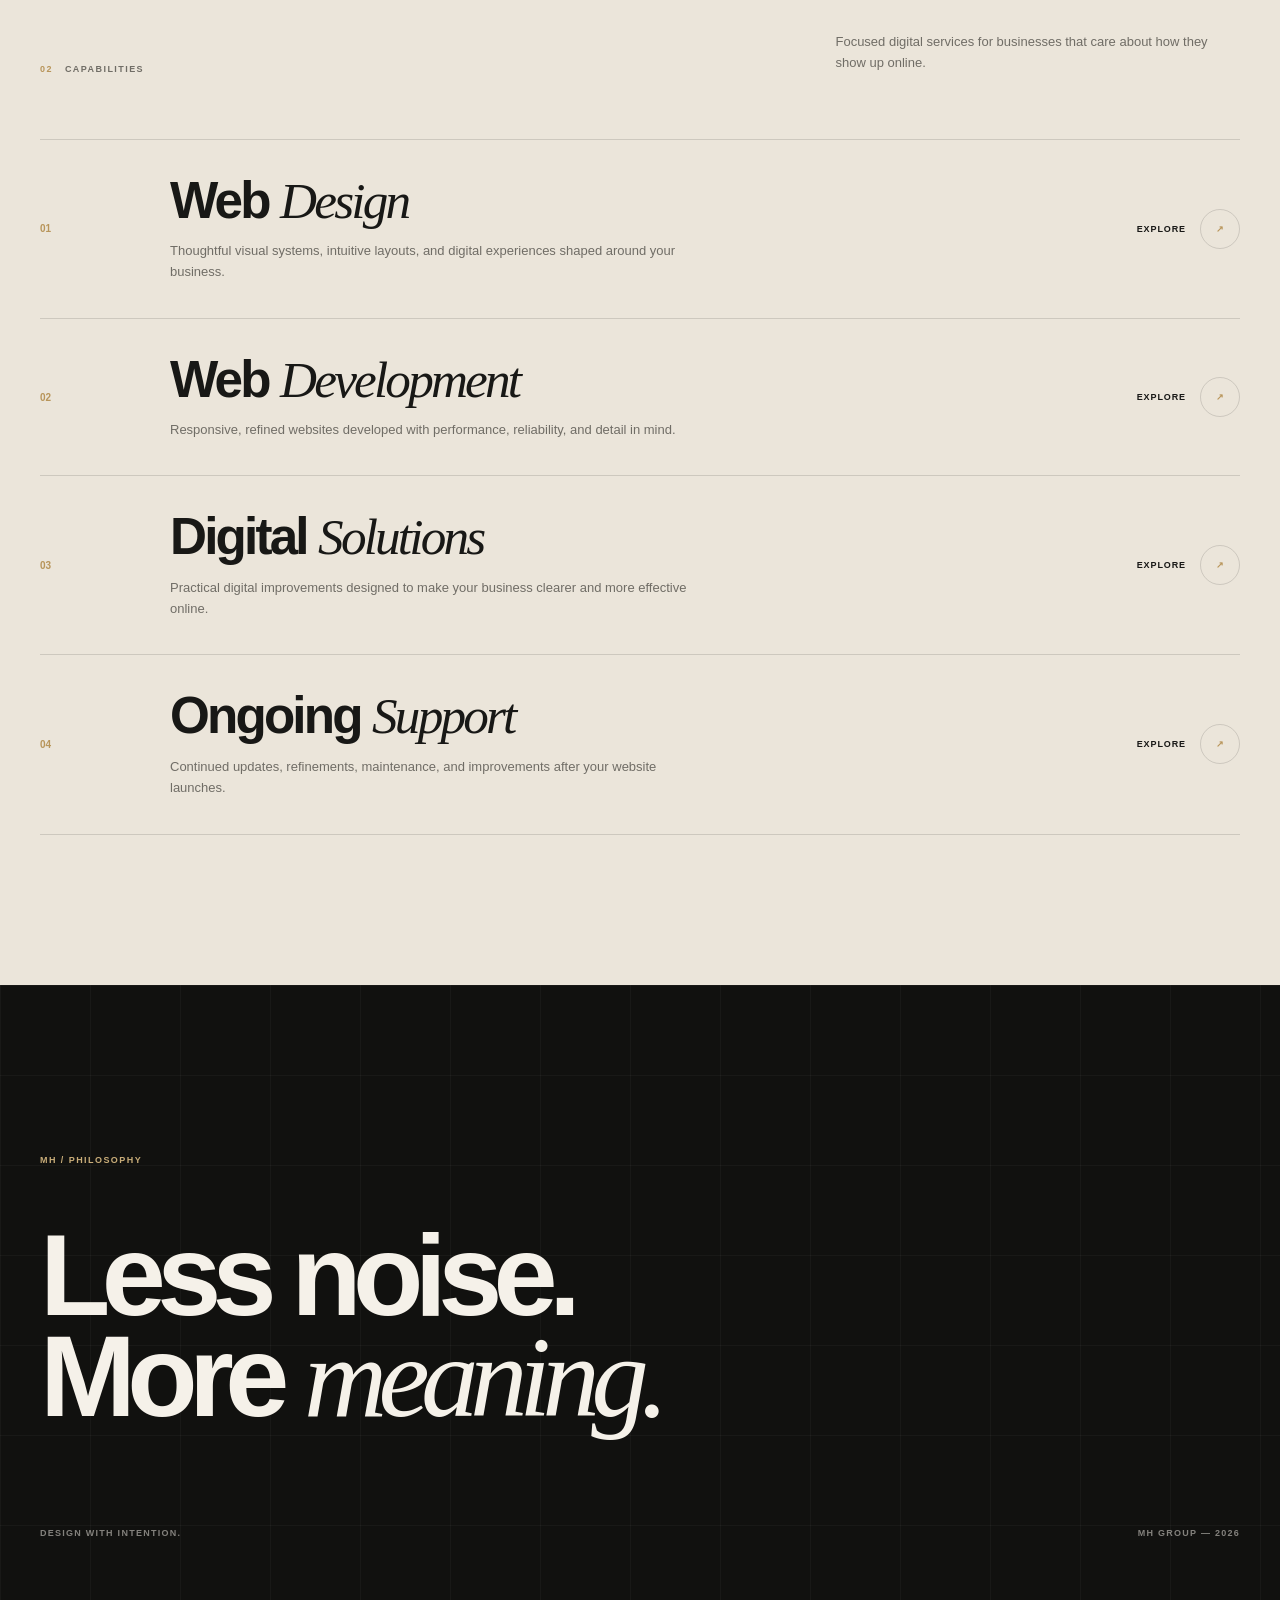
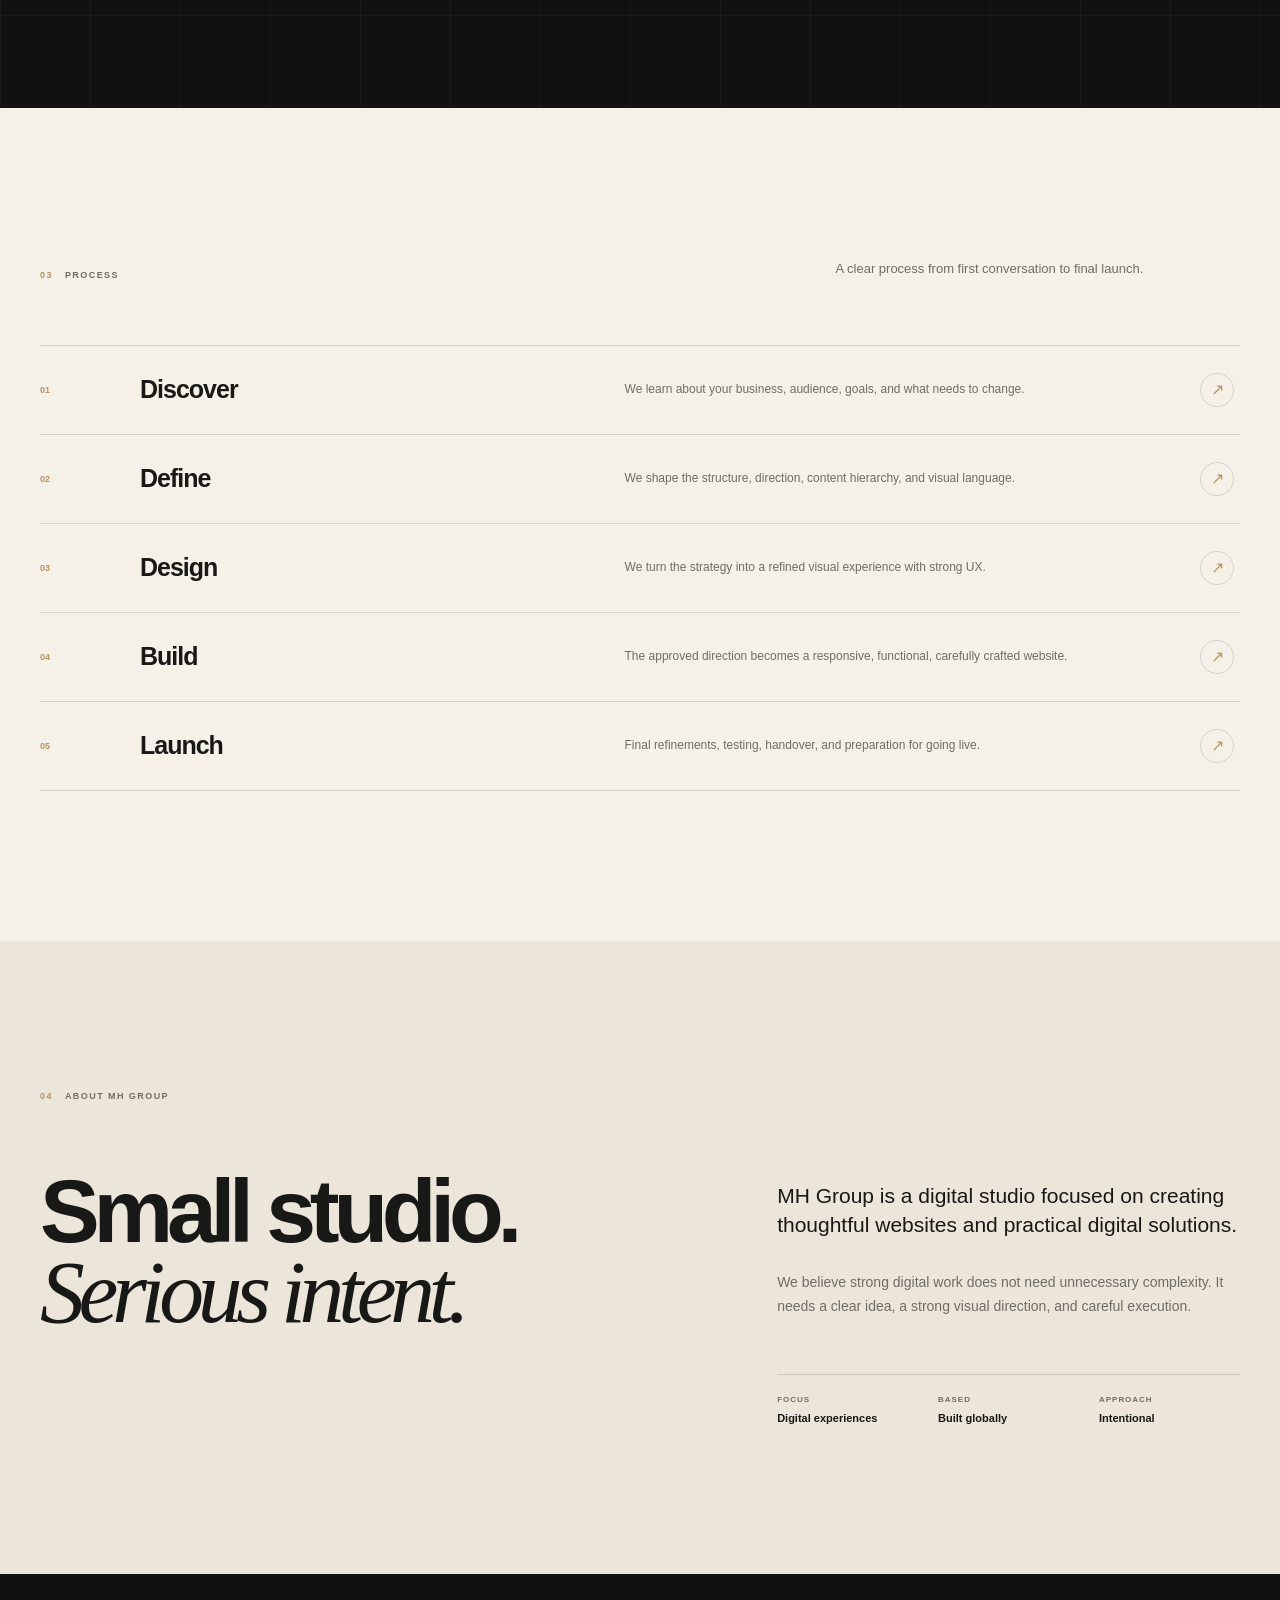
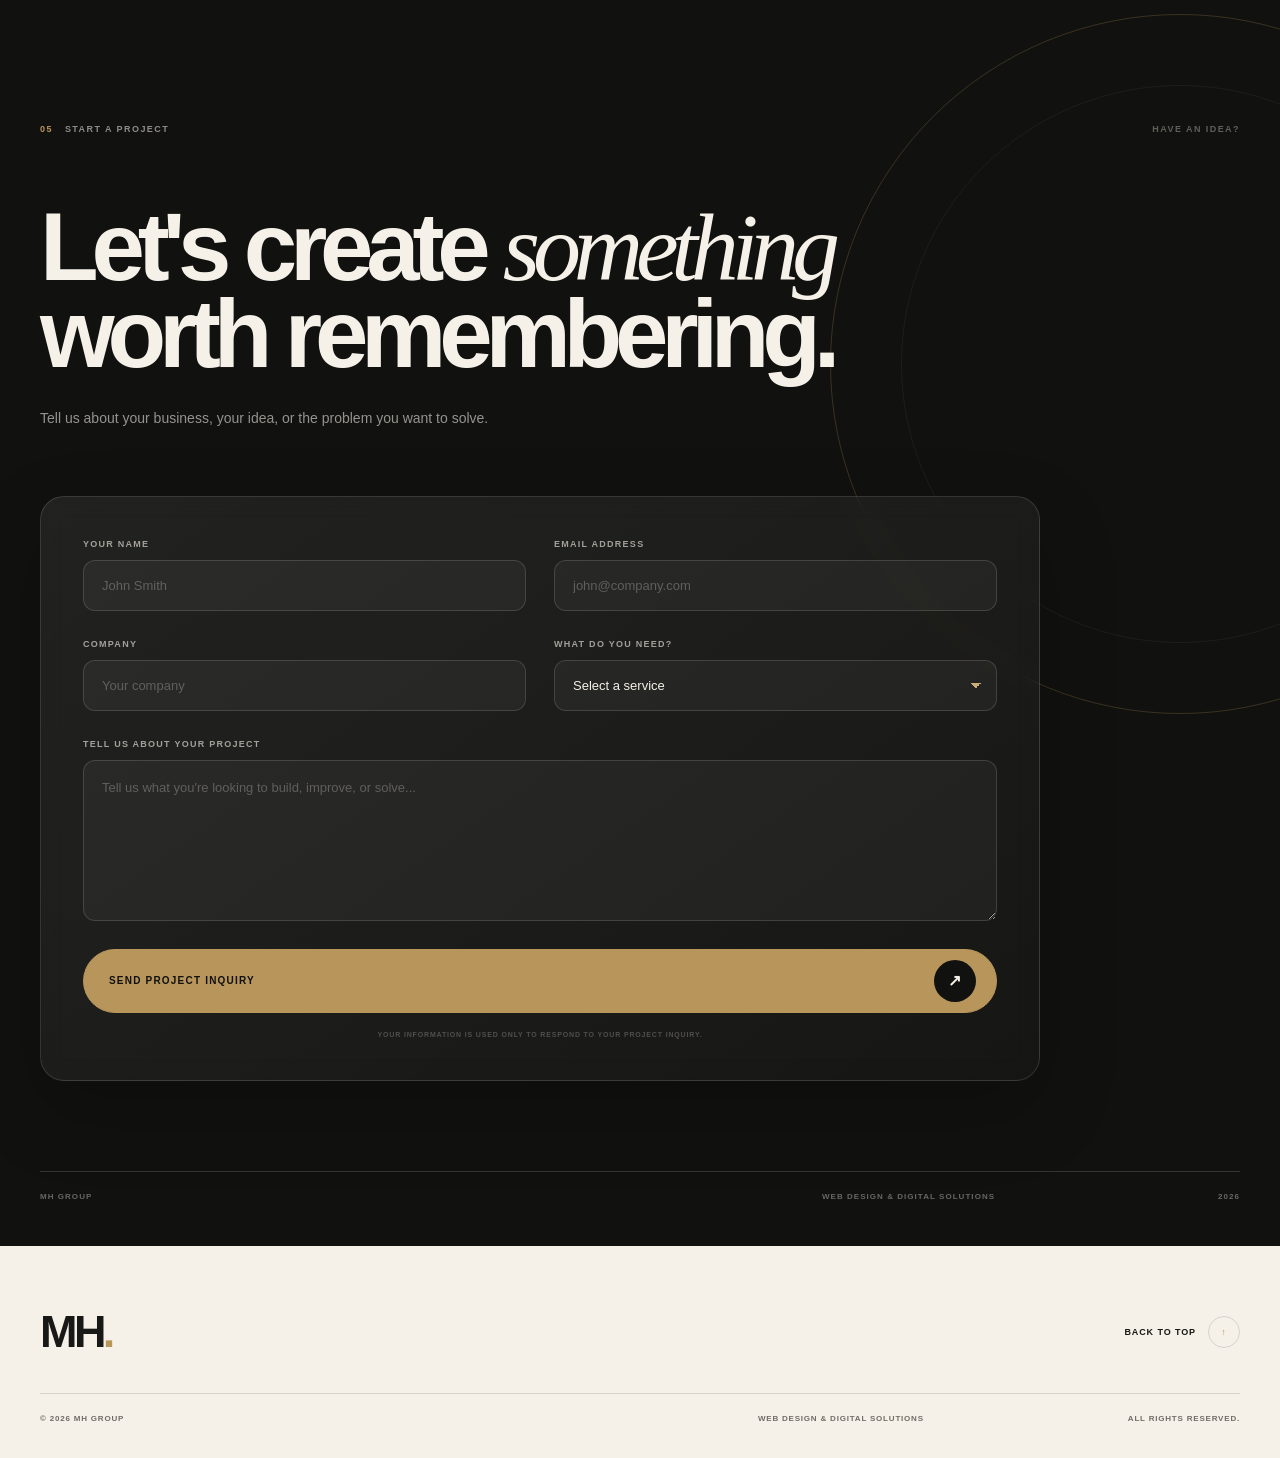
==== commit cbba7825: "index.html" ====
--- a/index.html
+++ b/index.html
@@ -4,12 +4,42 @@
   <meta charset="UTF-8">
   <meta name="viewport" content="width=device-width, initial-scale=1.0">
 
-  <title>MH Group — Web Design & Digital Solutions</title>
+  <title>MH Group | Web Design & Digital Solutions</title>
 
   <meta
     name="description"
-    content="MH Group creates thoughtful digital experiences, websites, and digital solutions for ambitious businesses."
+    content="MH Group is a modern web design agency specializing in premium websites, digital solutions, and exceptional user experiences."
   >
+
+  <meta name="robots" content="index, follow">
+
+  <meta name="author" content="MH Group">
+
+  <meta name="theme-color" content="#11100e">
+
+  <link rel="canonical" href="https://minahossam.github.io/MH-Group/">
+
+  <!-- Open Graph -->
+  <meta property="og:type" content="website">
+  <meta property="og:title" content="MH Group | Web Design & Digital Solutions">
+  <meta
+    property="og:description"
+    content="MH Group is a modern web design agency specializing in premium websites, digital solutions, and exceptional user experiences."
+  >
+  <meta property="og:url" content="https://minahossam.github.io/MH-Group/">
+  <meta property="og:site_name" content="MH Group">
+
+  <!-- Organization structured data -->
+  <script type="application/ld+json">
+  {
+    "@context": "https://schema.org",
+    "@type": "Organization",
+    "name": "MH Group",
+    "alternateName": "MH Group | Web Design & Digital Solutions",
+    "url": "https://minahossam.github.io/MH-Group/",
+    "description": "MH Group is a modern web design agency specializing in premium websites, digital solutions, and exceptional user experiences."
+  }
+  </script>
 
   <link rel="preconnect" href="https://fonts.googleapis.com">
   <link rel="preconnect" href="https://fonts.gstatic.com" crossorigin>
--- a/style.css
+++ b/style.css
@@ -1,8 +1,3 @@
-/* =========================================================
-   MH GROUP — PREMIUM VISUAL SYSTEM
-   Black / Off-White / Warm Gold
-   ========================================================= */
-
 :root {
   --black: #11110f;
   --black-soft: #191916;
@@ -17,6 +12,7 @@
 
   --text: #181816;
   --muted: #706d66;
+
   --line: rgba(24, 24, 22, 0.14);
   --line-light: rgba(255, 255, 255, 0.15);
 
@@ -26,9 +22,10 @@
   --ease: cubic-bezier(0.22, 1, 0.36, 1);
 }
 
-/* =========================
+
+/* =========================================================
    RESET
-   ========================= */
+========================================================= */
 
 * {
   margin: 0;
@@ -38,27 +35,17 @@
 
 html {
   scroll-behavior: smooth;
-  background: var(--cream);
 }
 
 body {
   background: var(--cream);
   color: var(--text);
-
-  /* Comfortable, clean reading font */
   font-family:
     Inter,
-    "Helvetica Neue",
     Helvetica,
     Arial,
     sans-serif;
-
-  font-size: 16px;
-  line-height: 1.6;
-
   overflow-x: hidden;
-  -webkit-font-smoothing: antialiased;
-  text-rendering: optimizeLegibility;
 }
 
 body.menu-open {
@@ -70,8 +57,15 @@
   text-decoration: none;
 }
 
+button,
+input,
+textarea,
+select {
+  font: inherit;
+}
+
 button {
-  font: inherit;
+  border: 0;
 }
 
 img {
@@ -79,141 +73,133 @@
   display: block;
 }
 
-/* =========================
+
+/* =========================================================
    CONTAINER
-   ========================= */
+========================================================= */
 
 .container {
   width: min(
-    calc(100% - 64px),
+    calc(100% - 80px),
     var(--container)
   );
 
   margin: 0 auto;
 }
 
-/* =========================
+
+/* =========================================================
    CUSTOM CURSOR
-   ========================= */
+========================================================= */
 
 .cursor,
 .cursor-ring {
   position: fixed;
+  top: 0;
   left: 0;
-  top: 0;
-
   pointer-events: none;
   z-index: 9999;
-
   transform: translate(-50%, -50%);
 }
 
 .cursor {
   width: 7px;
   height: 7px;
-
   border-radius: 50%;
   background: var(--gold);
 }
 
 .cursor-ring {
-  width: 38px;
-  height: 38px;
-
+  width: 34px;
+  height: 34px;
   border: 1px solid rgba(184, 149, 90, 0.65);
   border-radius: 50%;
-
   transition:
     width 0.3s var(--ease),
     height 0.3s var(--ease),
-    background 0.3s var(--ease);
-}
-
-.cursor-ring.active {
-  width: 58px;
-  height: 58px;
-  background: rgba(184, 149, 90, 0.08);
-}
-
-/* =========================
-   NAVIGATION
-   ========================= */
+    background 0.3s var(--ease),
+    border-color 0.3s var(--ease);
+}
+
+
+/* =========================================================
+   HEADER
+========================================================= */
 
 .site-header {
   position: fixed;
   top: 0;
   left: 0;
-
   width: 100%;
   z-index: 1000;
 
-  padding: 22px 24px;
+  padding: 20px 0;
 
   pointer-events: none;
 }
 
 .nav-shell {
-  width: min(100%, 1320px);
+  width: min(
+    calc(100% - 40px),
+    1380px
+  );
+
   margin: 0 auto;
 
-  min-height: 68px;
-
-  display: flex;
+  display: grid;
+  grid-template-columns: 1fr auto 1fr;
   align-items: center;
-  justify-content: space-between;
-  gap: 24px;
-
-  padding: 10px 14px 10px 20px;
-
-  border: 1px solid rgba(255, 255, 255, 0.14);
-  border-radius: 18px;
-
-  background: rgba(17, 17, 15, 0.84);
+
+  padding: 11px 14px 11px 18px;
+
+  background: rgba(245, 241, 233, 0.9);
+
+  border: 1px solid rgba(24, 24, 22, 0.09);
+
+  border-radius: 999px;
 
   backdrop-filter: blur(18px);
   -webkit-backdrop-filter: blur(18px);
 
   box-shadow:
-    0 18px 50px rgba(0, 0, 0, 0.12);
+    0 12px 40px rgba(17, 17, 15, 0.08);
 
   pointer-events: auto;
 
   transition:
-    background 0.35s ease,
-    box-shadow 0.35s ease,
-    transform 0.35s ease;
+    background 0.35s var(--ease),
+    box-shadow 0.35s var(--ease),
+    transform 0.35s var(--ease);
 }
 
 .nav-shell.scrolled {
-  background: rgba(17, 17, 15, 0.96);
+  background: rgba(245, 241, 233, 0.96);
 
   box-shadow:
-    0 20px 60px rgba(0, 0, 0, 0.2);
-}
-
-/* Brand */
+    0 18px 50px rgba(17, 17, 15, 0.13);
+}
+
+
+/* BRAND */
 
 .brand {
-  display: flex;
+  display: inline-flex;
   align-items: center;
-  gap: 11px;
-
-  color: var(--white);
-
-  flex-shrink: 0;
+  gap: 10px;
+  width: max-content;
 }
 
 .brand-mark {
-  width: 38px;
-  height: 38px;
+  width: 34px;
+  height: 34px;
 
   display: grid;
   place-items: center;
 
-  border: 1px solid rgba(201, 173, 121, 0.55);
   border-radius: 50%;
 
-  color: var(--gold-light);
+  background: var(--black);
+  color: var(--cream);
 
   font-size: 11px;
   font-weight: 700;
@@ -221,113 +207,154 @@
 }
 
 .brand-name {
-  font-size: 13px;
-  font-weight: 700;
-  letter-spacing: 0.18em;
-}
-
-/* Desktop nav */
+  font-size: 11px;
+  font-weight: 800;
+  letter-spacing: 0.22em;
+}
+
+
+/* DESKTOP NAV */
 
 .desktop-nav {
   display: flex;
   align-items: center;
-  gap: 32px;
-
-  margin-left: auto;
-  margin-right: 18px;
+  gap: 30px;
 }
 
 .desktop-nav a {
-  display: flex;
+  position: relative;
+
+  display: inline-flex;
   align-items: center;
   gap: 7px;
 
-  color: rgba(255, 253, 249, 0.72);
-
-  font-size: 12px;
-  font-weight: 500;
+  font-size: 11px;
+  font-weight: 700;
+
+  text-transform: uppercase;
+  letter-spacing: 0.08em;
 
   transition: color 0.25s ease;
 }
 
 .desktop-nav a span {
-  color: var(--gold-light);
-  font-size: 9px;
-  opacity: 0.8;
-}
-
-.desktop-nav a:hover {
-  color: var(--white);
-}
-
-/* CTA */
+  color: var(--gold);
+  font-size: 8px;
+}
+
+.desktop-nav a::after {
+  content: "";
+
+  position: absolute;
+  left: 0;
+  bottom: -6px;
+
+  width: 0;
+  height: 1px;
+
+  background: var(--gold);
+
+  transition: width 0.35s var(--ease);
+}
+
+.desktop-nav a:hover::after {
+  width: 100%;
+}
+
+
+/* NAV CTA */
 
 .nav-cta {
-  min-height: 46px;
+  justify-self: end;
 
   display: inline-flex;
   align-items: center;
-  gap: 18px;
-
-  padding: 0 17px;
-
-  border-radius: 11px;
-
-  background: var(--cream);
-  color: var(--black);
-
-  font-size: 12px;
-  font-weight: 700;
+  gap: 12px;
+
+  padding: 12px 15px;
+
+  border-radius: 999px;
+
+  background: var(--black);
+  color: var(--cream);
+
+  font-size: 10px;
+  font-weight: 700;
+
+  text-transform: uppercase;
+  letter-spacing: 0.08em;
 
   transition:
-    background 0.3s ease,
-    transform 0.3s ease;
+    transform 0.3s var(--ease),
+    background 0.3s ease;
 }
 
 .nav-cta:hover {
-  background: var(--gold-light);
   transform: translateY(-2px);
+  background: var(--charcoal);
 }
 
 .nav-cta-arrow {
-  font-size: 17px;
-  line-height: 1;
-}
-
-/* Menu button */
+  color: var(--gold-light);
+  font-size: 15px;
+}
+
+
+/* MOBILE MENU BUTTON */
 
 .menu-toggle {
   display: none;
 
-  width: 46px;
-  height: 46px;
-
-  border: 1px solid rgba(255, 255, 255, 0.15);
-  border-radius: 12px;
-
-  background: transparent;
-
-  align-items: center;
-  justify-content: center;
-  flex-direction: column;
-  gap: 6px;
-
+  justify-self: end;
+
+  width: 44px;
+  height: 44px;
+
+  border-radius: 50%;
+
+  background: var(--black);
   cursor: pointer;
+
+  position: relative;
 }
 
 .menu-toggle span {
-  width: 19px;
+  position: absolute;
+
+  width: 16px;
   height: 1px;
-  background: var(--white);
+
+  left: 14px;
+
+  background: var(--cream);
 
   transition:
-    transform 0.3s ease,
-    opacity 0.3s ease;
-}
-
-/* =========================
+    transform 0.35s var(--ease),
+    top 0.35s var(--ease);
+}
+
+.menu-toggle span:first-child {
+  top: 18px;
+}
+
+.menu-toggle span:last-child {
+  top: 24px;
+}
+
+.menu-toggle[aria-expanded="true"] span:first-child {
+  top: 21px;
+  transform: rotate(45deg);
+}
+
+.menu-toggle[aria-expanded="true"] span:last-child {
+  top: 21px;
+  transform: rotate(-45deg);
+}
+
+
+/* =========================================================
    MOBILE MENU
-   ========================= */
+========================================================= */
 
 .mobile-menu {
   position: fixed;
@@ -336,48 +363,49 @@
   z-index: 900;
 
   background: var(--black);
-
+  color: var(--cream);
+
+  opacity: 0;
   visibility: hidden;
-  opacity: 0;
-
-  transform: translateY(-20px);
+
+  transform: translateY(-15px);
 
   transition:
-    opacity 0.35s ease,
-    transform 0.35s ease,
-    visibility 0.35s ease;
+    opacity 0.45s var(--ease),
+    visibility 0.45s var(--ease),
+    transform 0.45s var(--ease);
 }
 
 .mobile-menu.open {
+  opacity: 1;
   visibility: visible;
-  opacity: 1;
   transform: translateY(0);
 }
 
 .mobile-menu-inner {
-  min-height: 100%;
-  padding: 110px 28px 28px;
+  height: 100%;
 
   display: flex;
   flex-direction: column;
+
+  padding: 120px 30px 30px;
 }
 
 .mobile-menu-top {
   display: flex;
   justify-content: space-between;
 
-  color: var(--gold-light);
+  color: rgba(245, 241, 233, 0.45);
 
   font-size: 10px;
-  font-weight: 700;
-  letter-spacing: 0.16em;
-
-  padding-bottom: 28px;
-
-  border-bottom: 1px solid var(--line-light);
+  letter-spacing: 0.15em;
+  text-transform: uppercase;
 }
 
 .mobile-menu nav {
+  margin-top: auto;
+  margin-bottom: auto;
+
   display: flex;
   flex-direction: column;
 }
@@ -385,106 +413,94 @@
 .mobile-menu nav a {
   display: flex;
   align-items: baseline;
-  gap: 16px;
-
-  padding: 19px 0;
-
-  color: var(--white);
-
-  font-size: clamp(30px, 8vw, 48px);
-  font-weight: 600;
-  letter-spacing: -0.04em;
+  gap: 15px;
+
+  padding: 14px 0;
 
   border-bottom: 1px solid var(--line-light);
 
-  transition:
-    color 0.25s ease,
-    padding-left 0.25s ease;
+  font-size: clamp(38px, 10vw, 72px);
+  font-weight: 700;
+  letter-spacing: -0.05em;
 }
 
 .mobile-menu nav a span {
-  color: var(--gold-light);
+  color: var(--gold);
   font-size: 10px;
-  font-weight: 500;
-  letter-spacing: 0;
-}
-
-.mobile-menu nav a:hover {
-  color: var(--gold-light);
-  padding-left: 8px;
+  letter-spacing: 0.05em;
 }
 
 .mobile-menu-bottom {
-  margin-top: auto;
-
-  color: rgba(255, 253, 249, 0.45);
-
-  font-size: 11px;
+  color: rgba(245, 241, 233, 0.45);
+
+  font-size: 10px;
+  text-transform: uppercase;
   letter-spacing: 0.12em;
-  text-transform: uppercase;
-}
-
-/* =========================
+}
+
+
+/* =========================================================
    HERO
-   ========================= */
+========================================================= */
 
 .hero {
+  min-height: 100vh;
+
   position: relative;
-
-  min-height: 100svh;
+  overflow: hidden;
+
+  background: var(--cream);
+}
+
+.hero-inner {
+  position: relative;
+  z-index: 2;
+
+  min-height: 100vh;
+
+  width: min(
+    calc(100% - 80px),
+    var(--container)
+  );
+
+  margin: 0 auto;
+
+  padding:
+    145px 0 35px;
 
   display: flex;
-  align-items: center;
-
-  overflow: hidden;
-
-  background:
-    radial-gradient(
-      circle at 75% 35%,
-      rgba(184, 149, 90, 0.09),
-      transparent 32%
-    ),
-    var(--black);
-
-  color: var(--white);
+  flex-direction: column;
 }
 
 .hero-grid {
   position: absolute;
   inset: 0;
 
-  opacity: 0.18;
-
   background-image:
     linear-gradient(
-      rgba(255, 255, 255, 0.08) 1px,
+      rgba(24, 24, 22, 0.045) 1px,
       transparent 1px
     ),
     linear-gradient(
       90deg,
-      rgba(255, 255, 255, 0.08) 1px,
+      rgba(24, 24, 22, 0.045) 1px,
       transparent 1px
     );
 
   background-size: 80px 80px;
 
-  mask-image: linear-gradient(
-    to bottom,
-    black,
-    transparent 85%
-  );
+  mask-image:
+    linear-gradient(
+      to bottom,
+      black 0%,
+      transparent 90%
+    );
 }
 
 .hero-orbit {
   position: absolute;
 
-  width: 48vw;
-  height: 48vw;
-
-  max-width: 720px;
-  max-height: 720px;
-
-  border: 1px solid rgba(184, 149, 90, 0.2);
+  border: 1px solid rgba(184, 149, 90, 0.3);
 
   border-radius: 50%;
 
@@ -492,69 +508,46 @@
 }
 
 .hero-orbit-one {
-  right: -12vw;
-  top: 12%;
+  width: 620px;
+  height: 620px;
+
+  right: -210px;
+  top: 160px;
 }
 
 .hero-orbit-two {
-  right: 4vw;
-  top: 24%;
-
-  width: 27vw;
-  height: 27vw;
-
-  max-width: 420px;
-  max-height: 420px;
-
-  border-color: rgba(255, 255, 255, 0.08);
-}
-
-.hero-inner {
-  position: relative;
-  z-index: 2;
-
-  width: min(
-    calc(100% - 64px),
-    var(--container)
-  );
-
-  margin: 0 auto;
-
-  padding-top: 120px;
-  padding-bottom: 34px;
-
-  min-height: 100svh;
-
-  display: flex;
-  flex-direction: column;
+  width: 430px;
+  height: 430px;
+
+  right: -120px;
+  top: 255px;
+
+  border-color: rgba(24, 24, 22, 0.08);
 }
 
 .hero-top {
   display: flex;
+  justify-content: space-between;
   align-items: center;
-  justify-content: space-between;
-
-  padding-bottom: 28px;
-
-  border-bottom: 1px solid var(--line-light);
+}
+
+.eyebrow,
+.hero-year {
+  font-size: 10px;
+  font-weight: 700;
+  letter-spacing: 0.13em;
+  text-transform: uppercase;
 }
 
 .eyebrow {
   display: flex;
   align-items: center;
   gap: 9px;
-
-  color: rgba(255, 253, 249, 0.65);
-
-  font-size: 11px;
-  font-weight: 500;
-  letter-spacing: 0.12em;
-  text-transform: uppercase;
 }
 
 .eyebrow-dot {
-  width: 7px;
-  height: 7px;
+  width: 6px;
+  height: 6px;
 
   border-radius: 50%;
 
@@ -562,47 +555,42 @@
 }
 
 .hero-year {
-  color: rgba(255, 253, 249, 0.45);
+  color: var(--muted);
+}
+
+.hero-content {
+  margin: auto 0;
+}
+
+.hero-kicker {
+  margin-bottom: 20px;
 
   font-size: 10px;
-  letter-spacing: 0.16em;
-}
-
-.hero-content {
-  margin-top: auto;
-  margin-bottom: auto;
-}
-
-.hero-kicker {
-  margin-top: 70px;
-  margin-bottom: 20px;
-
-  color: var(--gold-light);
-
-  font-size: 11px;
-  font-weight: 700;
+  font-weight: 700;
+
   letter-spacing: 0.18em;
+  color: var(--muted);
 }
 
 .hero-kicker span {
-  color: rgba(255, 253, 249, 0.35);
-  padding: 0 5px;
+  color: var(--gold);
+  margin: 0 6px;
 }
 
 .hero-title {
-  max-width: 1000px;
-
   font-size: clamp(
-    64px,
-    10.5vw,
-    150px
+    72px,
+    11.3vw,
+    170px
   );
 
-  line-height: 0.92;
-
-  font-weight: 600;
-
-  letter-spacing: -0.065em;
+  line-height: 0.83;
+
+  letter-spacing: -0.075em;
+
+  font-weight: 700;
+
+  max-width: 1100px;
 }
 
 .hero-line {
@@ -610,102 +598,97 @@
 }
 
 .hero-line-two {
-  padding-left: 7vw;
+  padding-left: 10vw;
 }
 
 .hero-title em {
-  color: var(--gold-light);
-  font-family: Georgia, "Times New Roman", serif;
+  font-family: Georgia, serif;
   font-weight: 400;
-  font-style: italic;
   letter-spacing: -0.07em;
 }
 
 .hero-bottom {
-  display: flex;
-  align-items: flex-end;
-  justify-content: space-between;
-
-  margin-top: 50px;
+  display: grid;
+  grid-template-columns: 1fr auto;
+
+  align-items: end;
+
+  margin-top: 55px;
 }
 
 .hero-description {
-  max-width: 430px;
+  max-width: 400px;
 }
 
 .hero-description p {
-  color: rgba(255, 253, 249, 0.65);
+  color: var(--muted);
 
   font-size: 15px;
-  line-height: 1.8;
+  line-height: 1.65;
 }
 
 .hero-discover {
   display: flex;
   align-items: center;
-  gap: 13px;
-
-  color: var(--white);
-
-  font-size: 11px;
-  font-weight: 700;
-  letter-spacing: 0.1em;
+  gap: 12px;
+
+  font-size: 10px;
+  font-weight: 700;
+
   text-transform: uppercase;
+  letter-spacing: 0.12em;
 }
 
 .discover-circle {
-  width: 48px;
-  height: 48px;
+  width: 44px;
+  height: 44px;
 
   display: grid;
   place-items: center;
 
-  border: 1px solid rgba(201, 173, 121, 0.5);
+  border: 1px solid var(--line);
+
   border-radius: 50%;
 
-  color: var(--gold-light);
-
-  font-size: 17px;
-
   transition:
-    background 0.3s ease,
-    color 0.3s ease,
-    transform 0.3s ease;
+    background 0.35s var(--ease),
+    color 0.35s var(--ease),
+    transform 0.35s var(--ease);
 }
 
 .hero-discover:hover .discover-circle {
-  background: var(--gold);
-  color: var(--black);
-
+  background: var(--black);
+  color: var(--cream);
   transform: translateY(4px);
 }
 
 .hero-footer {
-  display: flex;
+  display: grid;
+  grid-template-columns: auto 1fr auto;
+
   align-items: center;
-  gap: 16px;
-
-  margin-top: 30px;
-
-  color: rgba(255, 253, 249, 0.35);
-
-  font-size: 9px;
+  gap: 18px;
+
+  color: var(--muted);
+
+  font-size: 8px;
+  font-weight: 700;
+
   letter-spacing: 0.16em;
 }
 
 .hero-footer .hero-line {
-  flex: 1;
   height: 1px;
-
-  background: var(--line-light);
-}
-
-/* =========================
-   GENERAL SECTIONS
-   ========================= */
+  background: var(--line);
+}
+
+
+/* =========================================================
+   SECTIONS
+========================================================= */
 
 .section {
-  padding: 140px 0;
+  padding: 150px 0;
 }
 
 .section-label {
@@ -713,77 +696,80 @@
   align-items: center;
   gap: 12px;
 
-  color: var(--muted);
-
-  font-size: 10px;
-  font-weight: 700;
-
-  letter-spacing: 0.14em;
+  font-size: 9px;
+  font-weight: 700;
+
   text-transform: uppercase;
+  letter-spacing: 0.16em;
 }
 
 .section-label span:first-child {
   color: var(--gold);
 }
 
-/* =========================
+.section-label span:last-child {
+  color: var(--muted);
+}
+
+.section-label.light span:last-child {
+  color: rgba(245, 241, 233, 0.55);
+}
+
+
+/* =========================================================
    INTRO
-   ========================= */
+========================================================= */
 
 .intro {
   background: var(--cream);
 }
 
 .intro-layout {
+  margin-top: 70px;
+
   display: grid;
-
-  grid-template-columns:
-    minmax(0, 1.25fr)
-    minmax(280px, 0.75fr);
+  grid-template-columns: 1.3fr 0.7fr;
 
   gap: 100px;
-
-  margin-top: 75px;
 }
 
 .intro-layout h2 {
   max-width: 850px;
 
-  font-size: clamp(44px, 6.3vw, 88px);
-
-  line-height: 1;
-
-  font-weight: 600;
-
-  letter-spacing: -0.055em;
+  font-size: clamp(
+    48px,
+    6.5vw,
+    92px
+  );
+
+  line-height: 0.96;
+
+  letter-spacing: -0.065em;
 }
 
 .intro-layout h2 em {
-  color: var(--gold);
-
-  font-family: Georgia, "Times New Roman", serif;
+  font-family: Georgia, serif;
   font-weight: 400;
-  font-style: italic;
 }
 
 .intro-side {
   padding-top: 10px;
 }
 
-.intro-large {
+.intro-side p {
+  color: var(--muted);
+
+  font-size: 14px;
+  line-height: 1.75;
+}
+
+.intro-side .intro-large {
+  color: var(--text);
+
+  font-size: 21px;
+  line-height: 1.4;
+
   margin-bottom: 28px;
-
-  font-size: 23px;
-  line-height: 1.4;
-
-  font-weight: 500;
-}
-
-.intro-side > p:not(.intro-large) {
-  color: var(--muted);
-
-  font-size: 14px;
-  line-height: 1.85;
 }
 
 .underlined-link {
@@ -793,48 +779,46 @@
 
   margin-top: 35px;
 
-  padding-bottom: 7px;
+  padding-bottom: 8px;
 
   border-bottom: 1px solid var(--text);
 
-  font-size: 12px;
-  font-weight: 700;
-
-  transition:
-    gap 0.3s ease,
-    color 0.3s ease;
-}
-
-.underlined-link:hover {
-  gap: 18px;
+  font-size: 10px;
+  font-weight: 700;
+
+  text-transform: uppercase;
+  letter-spacing: 0.1em;
+}
+
+.underlined-link span {
   color: var(--gold);
 }
 
-/* =========================
+
+/* =========================================================
    SERVICES
-   ========================= */
+========================================================= */
 
 .services {
-  background: var(--white);
+  background: var(--cream-2);
 }
 
 .section-heading {
-  display: flex;
-  align-items: flex-end;
-  justify-content: space-between;
-
-  gap: 50px;
+  display: grid;
+  grid-template-columns: 1fr 0.55fr;
+
+  align-items: end;
+
+  gap: 60px;
 
   margin-bottom: 65px;
 }
 
 .section-heading > p {
-  max-width: 330px;
-
   color: var(--muted);
 
   font-size: 13px;
-  line-height: 1.8;
+  line-height: 1.65;
 }
 
 .service-list {
@@ -842,180 +826,134 @@
 }
 
 .service-item {
-  position: relative;
-
   display: grid;
 
-  grid-template-columns: 90px minmax(0, 1fr) 120px;
-
-  gap: 30px;
+  grid-template-columns: 90px 1fr auto;
 
   align-items: center;
 
-  padding: 38px 0;
+  gap: 40px;
+
+  padding: 35px 0;
 
   border-bottom: 1px solid var(--line);
-
-  overflow: hidden;
 
   transition:
     padding 0.45s var(--ease),
-    color 0.35s ease;
-}
-
-.service-item::before {
-  content: "";
-
-  position: absolute;
-  inset: 0;
-
-  background: var(--black);
-
-  transform: scaleY(0);
-  transform-origin: bottom;
-
-  transition: transform 0.5s var(--ease);
-
-  z-index: 0;
-}
-
-.service-item > * {
-  position: relative;
-  z-index: 1;
+    background 0.45s var(--ease);
 }
 
 .service-item:hover {
-  padding-left: 28px;
-  padding-right: 28px;
-
-  color: var(--white);
-}
-
-.service-item:hover::before {
-  transform: scaleY(1);
+  padding-left: 20px;
+  padding-right: 20px;
+
+  background: rgba(255, 253, 249, 0.45);
 }
 
 .service-number {
   color: var(--gold);
 
-  font-size: 11px;
-  font-weight: 700;
-  letter-spacing: 0.08em;
+  font-size: 10px;
+  font-weight: 700;
 }
 
 .service-main h3 {
-  font-size: clamp(32px, 4vw, 58px);
+  font-size: clamp(
+    30px,
+    4vw,
+    54px
+  );
 
   line-height: 1;
 
-  font-weight: 600;
-
-  letter-spacing: -0.05em;
+  letter-spacing: -0.055em;
 }
 
 .service-main h3 em {
-  color: var(--gold);
-
-  font-family: Georgia, "Times New Roman", serif;
+  font-family: Georgia, serif;
   font-weight: 400;
-  font-style: italic;
 }
 
 .service-main p {
-  max-width: 530px;
-
-  margin-top: 13px;
+  max-width: 540px;
+
+  margin-top: 14px;
 
   color: var(--muted);
 
   font-size: 13px;
-  line-height: 1.7;
-
-  transition: color 0.3s ease;
-}
-
-.service-item:hover .service-main p {
-  color: rgba(255, 253, 249, 0.6);
+  line-height: 1.65;
 }
 
 .service-action {
   display: flex;
   align-items: center;
-  justify-content: flex-end;
-
-  gap: 12px;
-
-  color: var(--muted);
-
-  font-size: 10px;
-  font-weight: 700;
-  letter-spacing: 0.08em;
+  gap: 14px;
+
+  font-size: 9px;
+  font-weight: 700;
+
   text-transform: uppercase;
-
-  transition: color 0.3s ease;
+  letter-spacing: 0.1em;
 }
 
 .service-action strong {
-  width: 35px;
-  height: 35px;
+  width: 40px;
+  height: 40px;
 
   display: grid;
   place-items: center;
 
   border: 1px solid var(--line);
+
   border-radius: 50%;
 
-  font-size: 14px;
-  font-weight: 400;
+  color: var(--gold);
 
   transition:
-    transform 0.3s ease,
-    border-color 0.3s ease;
-}
-
-.service-item:hover .service-action {
-  color: var(--gold-light);
+    background 0.35s var(--ease),
+    color 0.35s var(--ease),
+    transform 0.35s var(--ease);
 }
 
 .service-item:hover .service-action strong {
-  border-color: rgba(201, 173, 121, 0.5);
-
+  background: var(--black);
+  color: var(--cream);
   transform: rotate(45deg);
 }
 
-/* =========================
+
+/* =========================================================
    STATEMENT
-   ========================= */
+========================================================= */
 
 .statement {
   position: relative;
 
+  overflow: hidden;
+
   padding: 170px 0;
 
   background: var(--black);
-  color: var(--white);
-
-  overflow: hidden;
+  color: var(--cream);
 }
 
 .statement-grid {
   position: absolute;
   inset: 0;
 
-  opacity: 0.12;
-
   background-image:
     linear-gradient(
-      rgba(255, 255, 255, 0.12) 1px,
+      rgba(255, 255, 255, 0.035) 1px,
       transparent 1px
     ),
     linear-gradient(
       90deg,
-      rgba(255, 255, 255, 0.12) 1px,
+      rgba(255, 255, 255, 0.035) 1px,
       transparent 1px
     );
 
-  background-size: 100px 100px;
+  background-size: 90px 90px;
 }
 
 .statement .container {
@@ -1024,111 +962,112 @@
 }
 
 .statement-label {
-  margin-bottom: 80px;
-
   color: var(--gold-light);
 
-  font-size: 10px;
-  font-weight: 700;
+  font-size: 9px;
+  font-weight: 700;
+
   letter-spacing: 0.16em;
 }
 
 .statement h2 {
-  max-width: 900px;
-
-  font-size: clamp(60px, 10vw, 145px);
-
-  line-height: 0.9;
-
-  font-weight: 600;
-
-  letter-spacing: -0.065em;
+  margin-top: 60px;
+
+  max-width: 1000px;
+
+  font-size: clamp(
+    60px,
+    9vw,
+    130px
+  );
+
+  line-height: 0.88;
+
+  letter-spacing: -0.075em;
 }
 
 .statement h2 em {
-  color: var(--gold-light);
-
-  font-family: Georgia, "Times New Roman", serif;
+  font-family: Georgia, serif;
   font-weight: 400;
-  font-style: italic;
 }
 
 .statement-bottom {
+  margin-top: 100px;
+
   display: flex;
   justify-content: space-between;
 
-  margin-top: 100px;
-
-  color: rgba(255, 253, 249, 0.42);
-
-  font-size: 10px;
-  font-weight: 600;
-  letter-spacing: 0.12em;
+  color: rgba(245, 241, 233, 0.5);
+
+  font-size: 9px;
+  font-weight: 700;
+
   text-transform: uppercase;
-}
-
-/* =========================
+  letter-spacing: 0.14em;
+}
+
+
+/* =========================================================
    PROCESS
-   ========================= */
+========================================================= */
 
 .process {
   background: var(--cream);
 }
 
 .process-list {
-  margin-top: 60px;
-
   border-top: 1px solid var(--line);
 }
 
 .process-item {
   display: grid;
 
-  grid-template-columns: 90px 1fr minmax(250px, 0.8fr) 45px;
+  grid-template-columns: 70px 1fr 1.2fr 40px;
+
+  align-items: center;
 
   gap: 30px;
 
-  align-items: center;
-
-  padding: 28px 0;
+  padding: 27px 0;
 
   border-bottom: 1px solid var(--line);
 
   transition:
-    padding 0.35s ease,
-    background 0.35s ease;
+    padding 0.35s var(--ease),
+    background 0.35s var(--ease);
 }
 
 .process-item:hover {
   padding-left: 18px;
   padding-right: 18px;
 
-  background: rgba(184, 149, 90, 0.06);
+  background: var(--white);
 }
 
 .process-index {
   color: var(--gold);
 
-  font-size: 11px;
+  font-size: 9px;
   font-weight: 700;
 }
 
 .process-name {
   font-size: 25px;
   font-weight: 600;
-  letter-spacing: -0.035em;
+
+  letter-spacing: -0.04em;
 }
 
 .process-copy {
   color: var(--muted);
 
-  font-size: 13px;
-  line-height: 1.7;
+  font-size: 12px;
+  line-height: 1.6;
 }
 
 .process-icon {
-  width: 35px;
-  height: 35px;
+  width: 34px;
+  height: 34px;
 
   display: grid;
   place-items: center;
@@ -1136,126 +1075,149 @@
   border: 1px solid var(--line);
   border-radius: 50%;
 
+  color: var(--gold);
+
+  transition:
+    background 0.35s var(--ease),
+    color 0.35s var(--ease);
+}
+
+.process-item:hover .process-icon {
+  background: var(--black);
+  color: var(--cream);
+}
+
+
+/* =========================================================
+   ABOUT
+========================================================= */
+
+.about {
+  background: var(--cream-2);
+}
+
+.about-layout {
+  margin-top: 70px;
+
+  display: grid;
+  grid-template-columns: 1fr 0.75fr;
+
+  gap: 120px;
+}
+
+.about-layout h2 {
+  font-size: clamp(
+    55px,
+    7vw,
+    100px
+  );
+
+  line-height: 0.9;
+
+  letter-spacing: -0.07em;
+}
+
+.about-layout h2 em {
+  font-family: Georgia, serif;
+  font-weight: 400;
+}
+
+.about-copy {
+  padding-top: 10px;
+}
+
+.about-copy p {
+  color: var(--muted);
+
   font-size: 14px;
-
-  transition:
-    transform 0.3s ease,
-    border-color 0.3s ease;
-}
-
-.process-item:hover .process-icon {
-  transform: rotate(45deg);
-  border-color: var(--gold);
-}
-
-/* =========================
-   ABOUT
-   ========================= */
-
-.about {
-  background: var(--white);
-}
-
-.about-layout {
+  line-height: 1.75;
+}
+
+.about-copy .about-lead {
+  color: var(--text);
+
+  font-size: 21px;
+  line-height: 1.4;
+
+  margin-bottom: 30px;
+}
+
+.about-meta {
   display: grid;
 
-  grid-template-columns: 1fr 0.8fr;
-
-  gap: 120px;
-
-  margin-top: 75px;
-}
-
-.about-layout h2 {
-  font-size: clamp(52px, 7vw, 100px);
-
-  line-height: 0.95;
-
-  font-weight: 600;
-
-  letter-spacing: -0.06em;
-}
-
-.about-layout h2 em {
-  color: var(--gold);
-
-  font-family: Georgia, "Times New Roman", serif;
-  font-weight: 400;
-  font-style: italic;
-}
-
-.about-copy {
-  padding-top: 8px;
-}
-
-.about-lead {
-  font-size: 22px;
-  line-height: 1.45;
-  font-weight: 500;
-
-  margin-bottom: 25px;
-}
-
-.about-copy > p:not(.about-lead) {
-  color: var(--muted);
-
-  font-size: 14px;
-  line-height: 1.85;
-}
-
-.about-meta {
+  grid-template-columns: repeat(3, 1fr);
+
+  gap: 20px;
+
   margin-top: 55px;
+
+  padding-top: 20px;
 
   border-top: 1px solid var(--line);
 }
 
 .about-meta div {
   display: flex;
-  justify-content: space-between;
-  gap: 30px;
-
-  padding: 16px 0;
-
-  border-bottom: 1px solid var(--line);
-
-  font-size: 12px;
+  flex-direction: column;
+  gap: 8px;
 }
 
 .about-meta span {
   color: var(--muted);
+
+  font-size: 8px;
+  font-weight: 700;
+
+  text-transform: uppercase;
+  letter-spacing: 0.12em;
 }
 
 .about-meta strong {
-  font-weight: 600;
-}
-
-/* =========================
+  font-size: 11px;
+}
+
+
+/* =========================================================
    CONTACT
-   ========================= */
+========================================================= */
 
 .contact {
   position: relative;
 
+  overflow: hidden;
+
   background: var(--black);
-  color: var(--white);
-
-  overflow: hidden;
+  color: var(--cream);
+
+  padding: 150px 0 45px;
 }
 
 .contact-shape {
   position: absolute;
 
-  width: 55vw;
-  height: 55vw;
-
-  right: -20vw;
-  top: -20vw;
-
-  border: 1px solid rgba(184, 149, 90, 0.16);
+  width: 700px;
+  height: 700px;
+
+  right: -250px;
+  top: 40px;
+
+  border: 1px solid rgba(184, 149, 90, 0.25);
 
   border-radius: 50%;
 
   pointer-events: none;
+}
+
+.contact-shape::after {
+  content: "";
+
+  position: absolute;
+
+  inset: 70px;
+
+  border: 1px solid rgba(255, 255, 255, 0.05);
+
+  border-radius: 50%;
 }
 
 .contact .container {
@@ -1265,143 +1227,371 @@
 
 .contact-top {
   display: flex;
+  justify-content: space-between;
+  align-items: center;
+}
+
+.contact-note {
+  color: rgba(245, 241, 233, 0.35);
+
+  font-size: 9px;
+  font-weight: 700;
+
+  letter-spacing: 0.16em;
+}
+
+.contact-content {
+  max-width: 1000px;
+
+  margin-top: 70px;
+}
+
+.contact-content h2 {
+  max-width: 1000px;
+
+  font-size: clamp(
+    52px,
+    7.5vw,
+    108px
+  );
+
+  line-height: 0.9;
+
+  letter-spacing: -0.075em;
+}
+
+.contact-content h2 em {
+  font-family: Georgia, serif;
+  font-weight: 400;
+}
+
+.contact-content > p {
+  max-width: 470px;
+
+  margin-top: 30px;
+
+  color: rgba(245, 241, 233, 0.58);
+
+  font-size: 14px;
+  line-height: 1.7;
+}
+
+
+/* =========================================================
+   PREMIUM CONTACT FORM
+========================================================= */
+
+.contact-form {
+  width: 100%;
+
+  margin-top: 65px;
+
+  padding: 42px;
+
+  background:
+    linear-gradient(
+      145deg,
+      rgba(255, 255, 255, 0.075),
+      rgba(255, 255, 255, 0.025)
+    );
+
+  border: 1px solid rgba(255, 255, 255, 0.13);
+
+  border-radius: 24px;
+
+  backdrop-filter: blur(12px);
+  -webkit-backdrop-filter: blur(12px);
+
+  box-shadow:
+    0 30px 80px rgba(0, 0, 0, 0.2);
+}
+
+
+/* FORM ROW */
+
+.form-row {
+  display: grid;
+
+  grid-template-columns: repeat(2, 1fr);
+
+  gap: 28px;
+}
+
+
+/* FIELD */
+
+.form-field {
+  display: flex;
+  flex-direction: column;
+
+  margin-bottom: 28px;
+}
+
+.form-field-full {
+  width: 100%;
+}
+
+
+/* LABEL */
+
+.form-field label {
+  margin-bottom: 11px;
+
+  color: rgba(245, 241, 233, 0.62);
+
+  font-size: 9px;
+  font-weight: 700;
+
+  text-transform: uppercase;
+  letter-spacing: 0.14em;
+}
+
+
+/* INPUT / SELECT / TEXTAREA */
+
+.form-field input,
+.form-field select,
+.form-field textarea {
+  width: 100%;
+
+  border: 1px solid rgba(255, 255, 255, 0.14);
+
+  border-radius: 12px;
+
+  outline: none;
+
+  background: rgba(255, 255, 255, 0.045);
+
+  color: var(--cream);
+
+  padding: 17px 18px;
+
+  font-size: 13px;
+
+  transition:
+    border-color 0.3s ease,
+    background 0.3s ease,
+    box-shadow 0.3s ease,
+    transform 0.3s var(--ease);
+}
+
+.form-field input::placeholder,
+.form-field textarea::placeholder {
+  color: rgba(245, 241, 233, 0.28);
+}
+
+.form-field input:hover,
+.form-field select:hover,
+.form-field textarea:hover {
+  background: rgba(255, 255, 255, 0.065);
+  border-color: rgba(255, 255, 255, 0.24);
+}
+
+.form-field input:focus,
+.form-field select:focus,
+.form-field textarea:focus {
+  border-color: var(--gold);
+
+  background: rgba(255, 255, 255, 0.075);
+
+  box-shadow:
+    0 0 0 3px rgba(184, 149, 90, 0.1);
+
+  transform: translateY(-1px);
+}
+
+
+/* SELECT */
+
+.form-field select {
+  appearance: none;
+  -webkit-appearance: none;
+
+  cursor: pointer;
+
+  background-image:
+    linear-gradient(45deg, transparent 50%, var(--gold-light) 50%),
+    linear-gradient(135deg, var(--gold-light) 50%, transparent 50%);
+
+  background-position:
+    calc(100% - 20px) 50%,
+    calc(100% - 15px) 50%;
+
+  background-size:
+    5px 5px,
+    5px 5px;
+
+  background-repeat: no-repeat;
+}
+
+.form-field select option {
+  background: var(--black);
+  color: var(--cream);
+}
+
+
+/* TEXTAREA */
+
+.form-field textarea {
+  min-height: 150px;
+
+  resize: vertical;
+
+  line-height: 1.6;
+}
+
+
+/* SUBMIT BUTTON */
+
+.contact-form .contact-button {
+  width: 100%;
+
+  min-height: 64px;
+
+  margin-top: 5px;
+
+  display: flex;
   align-items: center;
   justify-content: space-between;
-}
-
-.section-label.light {
-  color: rgba(255, 253, 249, 0.5);
-}
-
-.contact-note {
-  color: rgba(255, 253, 249, 0.35);
+
+  padding: 0 20px 0 25px;
+
+  border: 1px solid var(--gold);
+
+  border-radius: 999px;
+
+  background: var(--gold);
+
+  color: var(--black);
+
+  cursor: pointer;
 
   font-size: 10px;
-  font-weight: 700;
-  letter-spacing: 0.15em;
-}
-
-.contact-content {
-  max-width: 1000px;
-
-  margin-top: 110px;
-}
-
-.contact-content h2 {
-  font-size: clamp(55px, 8.5vw, 125px);
-
-  line-height: 0.94;
-
-  font-weight: 600;
-
-  letter-spacing: -0.065em;
-}
-
-.contact-content h2 em {
-  color: var(--gold-light);
-
-  font-family: Georgia, "Times New Roman", serif;
-  font-weight: 400;
-  font-style: italic;
-}
-
-.contact-content > p {
-  max-width: 470px;
-
-  margin-top: 35px;
-
-  color: rgba(255, 253, 249, 0.55);
-
-  font-size: 15px;
-  line-height: 1.8;
-}
-
-.contact-button {
-  display: inline-flex;
-  align-items: center;
-  gap: 25px;
-
-  margin-top: 45px;
-
-  padding: 8px 8px 8px 24px;
-
-  border: 1px solid rgba(201, 173, 121, 0.45);
-  border-radius: 100px;
-
-  color: var(--white);
-
-  font-size: 12px;
-  font-weight: 700;
+  font-weight: 800;
+
+  text-transform: uppercase;
+  letter-spacing: 0.12em;
 
   transition:
-    background 0.3s ease,
-    color 0.3s ease;
-}
-
-.contact-button strong {
-  width: 46px;
-  height: 46px;
+    background 0.35s var(--ease),
+    color 0.35s var(--ease),
+    transform 0.35s var(--ease),
+    box-shadow 0.35s var(--ease);
+}
+
+.contact-form .contact-button strong {
+  width: 42px;
+  height: 42px;
 
   display: grid;
   place-items: center;
 
   border-radius: 50%;
 
-  background: var(--gold);
-
-  color: var(--black);
-
-  font-size: 18px;
-  font-weight: 400;
-
-  transition: transform 0.3s ease;
-}
-
-.contact-button:hover {
-  background: var(--gold);
-  color: var(--black);
-}
-
-.contact-button:hover strong {
+  background: var(--black);
+  color: var(--cream);
+
+  font-size: 16px;
+
+  transition:
+    transform 0.35s var(--ease);
+}
+
+.contact-form .contact-button:hover {
+  background: var(--gold-light);
+
+  transform: translateY(-3px);
+
+  box-shadow:
+    0 15px 35px rgba(184, 149, 90, 0.2);
+}
+
+.contact-form .contact-button:hover strong {
   transform: rotate(45deg);
 }
 
+
+/* FORM FOOTER */
+
+.contact-form::after {
+  content: "YOUR INFORMATION IS USED ONLY TO RESPOND TO YOUR PROJECT INQUIRY.";
+
+  display: block;
+
+  margin-top: 18px;
+
+  color: rgba(245, 241, 233, 0.25);
+
+  font-size: 7px;
+  font-weight: 700;
+
+  letter-spacing: 0.12em;
+
+  text-align: center;
+}
+
+
+/* FORM VALIDATION */
+
+.form-field input:invalid:not(:placeholder-shown),
+.form-field textarea:invalid:not(:placeholder-shown) {
+  border-color: rgba(210, 120, 100, 0.5);
+}
+
+
+/* CONTACT FOOTER */
+
 .contact-footer {
-  display: flex;
-  justify-content: space-between;
-
-  margin-top: 140px;
+  margin-top: 90px;
+
   padding-top: 20px;
 
   border-top: 1px solid var(--line-light);
 
-  color: rgba(255, 253, 249, 0.32);
-
-  font-size: 9px;
-  font-weight: 700;
+  display: grid;
+  grid-template-columns: 1fr 1fr auto;
+
+  gap: 30px;
+
+  color: rgba(245, 241, 233, 0.38);
+
+  font-size: 8px;
+  font-weight: 700;
+
   letter-spacing: 0.13em;
 }
 
-/* =========================
+.contact-footer span:nth-child(2) {
+  text-align: center;
+}
+
+
+/* =========================================================
    FOOTER
-   ========================= */
+========================================================= */
 
 .footer {
-  background: var(--black);
-  color: var(--white);
-
-  padding: 35px 0 25px;
+  padding: 60px 0 35px;
+
+  background: var(--cream);
+
+  color: var(--text);
 }
 
 .footer-top {
   display: flex;
   justify-content: space-between;
   align-items: center;
+
+  padding-bottom: 35px;
+
+  border-bottom: 1px solid var(--line);
 }
 
 .footer-brand {
-  font-size: 32px;
-  font-weight: 700;
+  font-size: 45px;
+  font-weight: 800;
+
   letter-spacing: -0.08em;
 }
 
@@ -1412,83 +1602,67 @@
 .back-top {
   display: flex;
   align-items: center;
-  gap: 10px;
-
-  color: rgba(255, 253, 249, 0.5);
-
-  font-size: 11px;
-  font-weight: 600;
-
-  transition: color 0.25s ease;
+  gap: 12px;
+
+  font-size: 9px;
+  font-weight: 700;
+
+  text-transform: uppercase;
+  letter-spacing: 0.1em;
 }
 
 .back-top span {
-  color: var(--gold-light);
-}
-
-.back-top:hover {
-  color: var(--white);
+  width: 32px;
+  height: 32px;
+
+  display: grid;
+  place-items: center;
+
+  border: 1px solid var(--line);
+  border-radius: 50%;
+
+  color: var(--gold);
 }
 
 .footer-bottom {
-  display: flex;
-  justify-content: space-between;
-
-  margin-top: 60px;
   padding-top: 20px;
 
-  border-top: 1px solid var(--line-light);
-
-  color: rgba(255, 253, 249, 0.3);
-
-  font-size: 9px;
+  display: grid;
+  grid-template-columns: 1fr 1fr auto;
+
+  gap: 30px;
+
+  color: var(--muted);
+
+  font-size: 8px;
+  font-weight: 700;
+
+  text-transform: uppercase;
   letter-spacing: 0.1em;
-  text-transform: uppercase;
-}
-
-/* =========================
-   REVEAL ANIMATION
-   ========================= */
-
-.reveal {
-  opacity: 0;
-
-  transform: translateY(30px);
-
-  transition:
-    opacity 0.8s var(--ease),
-    transform 0.8s var(--ease);
-}
-
-.reveal.visible {
-  opacity: 1;
-  transform: translateY(0);
-}
-
-/* =========================
-   TABLET
-   ========================= */
+}
+
+.footer-bottom span:nth-child(2) {
+  text-align: center;
+}
+
+
+/* =========================================================
+   RESPONSIVE — TABLET
+========================================================= */
 
 @media (max-width: 900px) {
 
-  .desktop-nav {
-    display: none;
-  }
-
-  .menu-toggle {
-    display: flex;
-  }
-
+  .desktop-nav,
   .nav-cta {
     display: none;
   }
 
   .nav-shell {
-    padding: 10px 12px 10px 16px;
-  }
-
-  .hero-title {
-    font-size: clamp(58px, 11vw, 105px);
+    grid-template-columns: 1fr auto;
+  }
+
+  .menu-toggle {
+    display: block;
   }
 
   .intro-layout,
@@ -1497,268 +1671,161 @@
     gap: 55px;
   }
 
-  .intro-layout h2 {
-    max-width: 760px;
+  .section-heading {
+    grid-template-columns: 1fr;
+    gap: 25px;
   }
 
   .service-item {
-    grid-template-columns: 55px 1fr 70px;
+    grid-template-columns: 55px 1fr auto;
     gap: 20px;
   }
 
-  .service-action span {
-    display: none;
-  }
-
   .process-item {
-    grid-template-columns: 55px 1fr 45px;
-  }
-
-  .process-copy {
-    grid-column: 2;
-  }
-
-  .process-icon {
-    grid-column: 3;
-    grid-row: 1 / span 2;
-  }
-
-  .about-layout {
-    gap: 60px;
-  }
-}
-
-/* =========================
-   MOBILE
-   ========================= */
-
-@media (max-width: 600px) {
-
-  body {
-    font-size: 15px;
-  }
+    grid-template-columns: 55px 1fr 1fr 35px;
+    gap: 18px;
+  }
+
+  .contact-form {
+    padding: 30px;
+  }
+}
+
+
+/* =========================================================
+   RESPONSIVE — MOBILE
+========================================================= */
+
+@media (max-width: 650px) {
 
   .container {
     width: min(
-      calc(100% - 36px),
+      calc(100% - 40px),
       var(--container)
     );
   }
 
   .site-header {
-    padding: 12px 12px;
+    padding: 12px 0;
   }
 
   .nav-shell {
-    min-height: 58px;
-    border-radius: 14px;
-  }
-
-  .brand-mark {
-    width: 34px;
-    height: 34px;
-  }
-
-  .brand-name {
-    font-size: 11px;
-  }
-
-  .menu-toggle {
-    width: 42px;
-    height: 42px;
-  }
-
-  .mobile-menu-inner {
-    padding: 92px 22px 22px;
-  }
-
-  .hero {
-    min-height: 100svh;
+    width: calc(100% - 24px);
   }
 
   .hero-inner {
-    width: calc(100% - 36px);
-
-    padding-top: 105px;
-    padding-bottom: 25px;
-  }
-
-  .hero-top {
-    padding-bottom: 20px;
-  }
-
-  .eyebrow {
-    font-size: 9px;
+    width: calc(100% - 40px);
+
+    padding-top: 125px;
   }
 
   .hero-year {
-    font-size: 8px;
-  }
-
-  .hero-kicker {
-    margin-top: 55px;
-
-    font-size: 9px;
-    letter-spacing: 0.12em;
+    display: none;
   }
 
   .hero-title {
-    font-size: clamp(48px, 15vw, 82px);
-
-    line-height: 0.94;
+    font-size: clamp(
+      57px,
+      16vw,
+      95px
+    );
   }
 
   .hero-line-two {
-    padding-left: 5vw;
+    padding-left: 8vw;
   }
 
   .hero-bottom {
-    align-items: flex-start;
-    flex-direction: column;
-
-    gap: 28px;
-
-    margin-top: 38px;
-  }
-
-  .hero-description {
-    max-width: 330px;
-  }
-
-  .hero-description p {
-    font-size: 13px;
-    line-height: 1.75;
+    grid-template-columns: 1fr;
+    gap: 30px;
+
+    margin-top: 45px;
   }
 
   .hero-discover {
-    font-size: 9px;
-  }
-
-  .discover-circle {
-    width: 43px;
-    height: 43px;
+    width: max-content;
   }
 
   .hero-footer {
-    margin-top: 25px;
-
-    font-size: 7px;
-  }
-
-  .hero-orbit {
-    width: 85vw;
-    height: 85vw;
-
-    right: -30vw;
-    top: 30%;
-  }
-
-  .hero-orbit-two {
-    width: 55vw;
-    height: 55vw;
-
-    right: 5vw;
-    top: 45%;
+    grid-template-columns: auto 1fr auto;
+
+    margin-top: 40px;
   }
 
   .section {
-    padding: 90px 0;
+    padding: 100px 0;
   }
 
   .intro-layout {
-    margin-top: 48px;
+    margin-top: 50px;
   }
 
   .intro-layout h2 {
-    font-size: clamp(40px, 12vw, 62px);
-  }
-
-  .intro-large {
-    font-size: 19px;
-  }
-
-  .section-heading {
-    align-items: flex-start;
-    flex-direction: column;
-
-    gap: 25px;
-
-    margin-bottom: 45px;
-  }
-
-  .section-heading > p {
-    max-width: 310px;
+    font-size: clamp(
+      45px,
+      13vw,
+      70px
+    );
   }
 
   .service-item {
-    grid-template-columns: 34px 1fr;
-
-    gap: 13px;
-
-    padding: 30px 0;
-  }
-
-  .service-item:hover {
-    padding-left: 12px;
-    padding-right: 12px;
+    grid-template-columns: 35px 1fr;
+    gap: 15px;
+
+    padding: 28px 0;
+  }
+
+  .service-action {
+    grid-column: 2;
+
+    margin-top: 5px;
   }
 
   .service-main h3 {
-    font-size: clamp(29px, 8vw, 44px);
+    font-size: 34px;
   }
 
   .service-main p {
     font-size: 12px;
-    line-height: 1.7;
-  }
-
-  .service-action {
-    display: none;
+  }
+
+  .service-item:hover {
+    padding-left: 10px;
+    padding-right: 10px;
   }
 
   .statement {
-    padding: 105px 0;
-  }
-
-  .statement-label {
-    margin-bottom: 55px;
+    padding: 120px 0;
   }
 
   .statement h2 {
-    font-size: clamp(52px, 15vw, 82px);
+    font-size: clamp(
+      55px,
+      15vw,
+      85px
+    );
   }
 
   .statement-bottom {
+    margin-top: 70px;
+
     flex-direction: column;
-    gap: 10px;
-
-    margin-top: 70px;
-
-    font-size: 8px;
-  }
-
-  .process-list {
-    margin-top: 45px;
+    gap: 12px;
   }
 
   .process-item {
-    grid-template-columns: 35px 1fr 40px;
-
-    gap: 12px;
-
-    padding: 25px 0;
+    grid-template-columns: 35px 1fr 35px;
+    gap: 15px;
+
+    padding: 24px 0;
   }
 
   .process-name {
-    font-size: 21px;
+    font-size: 22px;
   }
 
   .process-copy {
     grid-column: 2 / 4;
-
-    margin-top: 2px;
-
-    font-size: 12px;
   }
 
   .process-icon {
@@ -1766,127 +1833,125 @@
     grid-row: 1;
   }
 
-  .process-item:hover {
-    padding-left: 10px;
-    padding-right: 10px;
-  }
-
   .about-layout {
     margin-top: 50px;
   }
 
   .about-layout h2 {
-    font-size: clamp(48px, 14vw, 76px);
-  }
-
-  .about-lead {
-    font-size: 19px;
+    font-size: clamp(
+      55px,
+      15vw,
+      85px
+    );
   }
 
   .about-meta {
-    margin-top: 40px;
+    grid-template-columns: 1fr;
+    gap: 18px;
+  }
+
+  .contact {
+    padding: 110px 0 35px;
+  }
+
+  .contact-top {
+    align-items: flex-start;
+  }
+
+  .contact-note {
+    display: none;
   }
 
   .contact-content {
-    margin-top: 75px;
+    margin-top: 50px;
   }
 
   .contact-content h2 {
-    font-size: clamp(48px, 14vw, 78px);
-  }
-
-  .contact-content > p {
+    font-size: clamp(
+      50px,
+      14vw,
+      78px
+    );
+  }
+
+  .contact-form {
+    margin-top: 45px;
+
+    padding: 22px 18px;
+
+    border-radius: 18px;
+  }
+
+  .form-row {
+    grid-template-columns: 1fr;
+
+    gap: 0;
+  }
+
+  .form-field {
+    margin-bottom: 22px;
+  }
+
+  .form-field input,
+  .form-field select,
+  .form-field textarea {
+    padding: 16px;
+
     font-size: 13px;
   }
 
-  .contact-button {
-    max-width: 100%;
-
-    padding-left: 19px;
-
-    gap: 15px;
-
-    font-size: 10px;
-  }
-
-  .contact-button strong {
-    width: 42px;
-    height: 42px;
+  .form-field textarea {
+    min-height: 140px;
+  }
+
+  .contact-form .contact-button {
+    min-height: 60px;
+
+    padding-left: 20px;
   }
 
   .contact-footer {
-    flex-direction: column;
-    gap: 9px;
-
-    margin-top: 90px;
+    margin-top: 60px;
+
+    grid-template-columns: 1fr;
+
+    gap: 12px;
+  }
+
+  .contact-footer span:nth-child(2) {
+    text-align: left;
   }
 
   .footer-bottom {
-    flex-direction: column;
-    gap: 8px;
-
-    margin-top: 45px;
-  }
-
-  /* Disable custom cursor on touch screens */
+    grid-template-columns: 1fr;
+
+    gap: 10px;
+  }
+
+  .footer-bottom span:nth-child(2) {
+    text-align: left;
+  }
+
   .cursor,
   .cursor-ring {
     display: none;
   }
 }
 
-/* =========================
-   SMALL MOBILE
-   ========================= */
-
-@media (max-width: 380px) {
-
-  .hero-title {
-    font-size: 46px;
-  }
-
-  .brand-name {
-    display: none;
-  }
-
-  .mobile-menu nav a {
-    font-size: 34px;
-  }
-
-  .service-main h3 {
-    font-size: 28px;
-  }
-
-  .contact-content h2 {
-    font-size: 45px;
-  }
-}
-
-/* =========================
+
+/* =========================================================
    ACCESSIBILITY
-   ========================= */
-
-a:focus-visible,
-button:focus-visible {
-  outline: 2px solid var(--gold-light);
-  outline-offset: 4px;
-}
-
-/* =========================
-   REDUCED MOTION
-   ========================= */
+========================================================= */
 
 @media (prefers-reduced-motion: reduce) {
-
-  html {
-    scroll-behavior: auto;
-  }
 
   *,
   *::before,
   *::after {
+    scroll-behavior: auto !important;
+
+    transition-duration: 0.01ms !important;
     animation-duration: 0.01ms !important;
     animation-iteration-count: 1 !important;
-    transition-duration: 0.01ms !important;
-  }
-}
+  }
+}
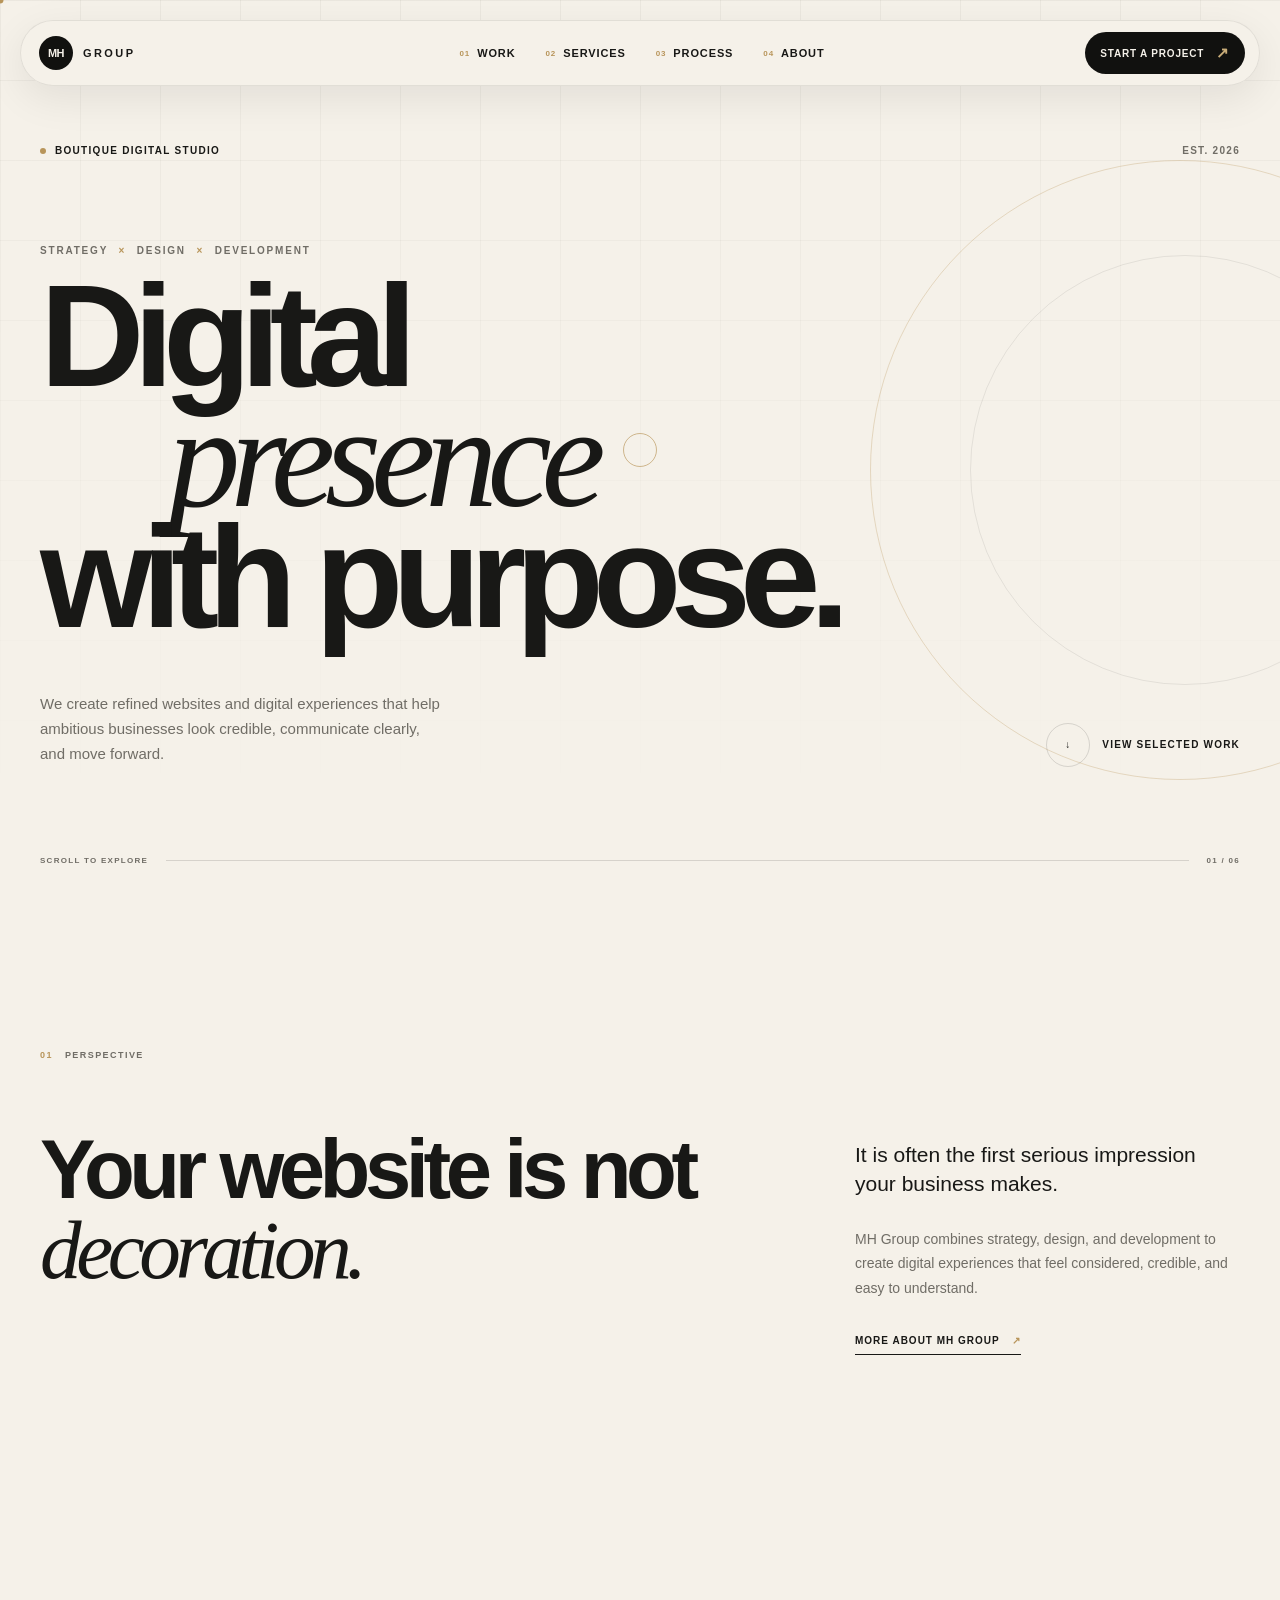
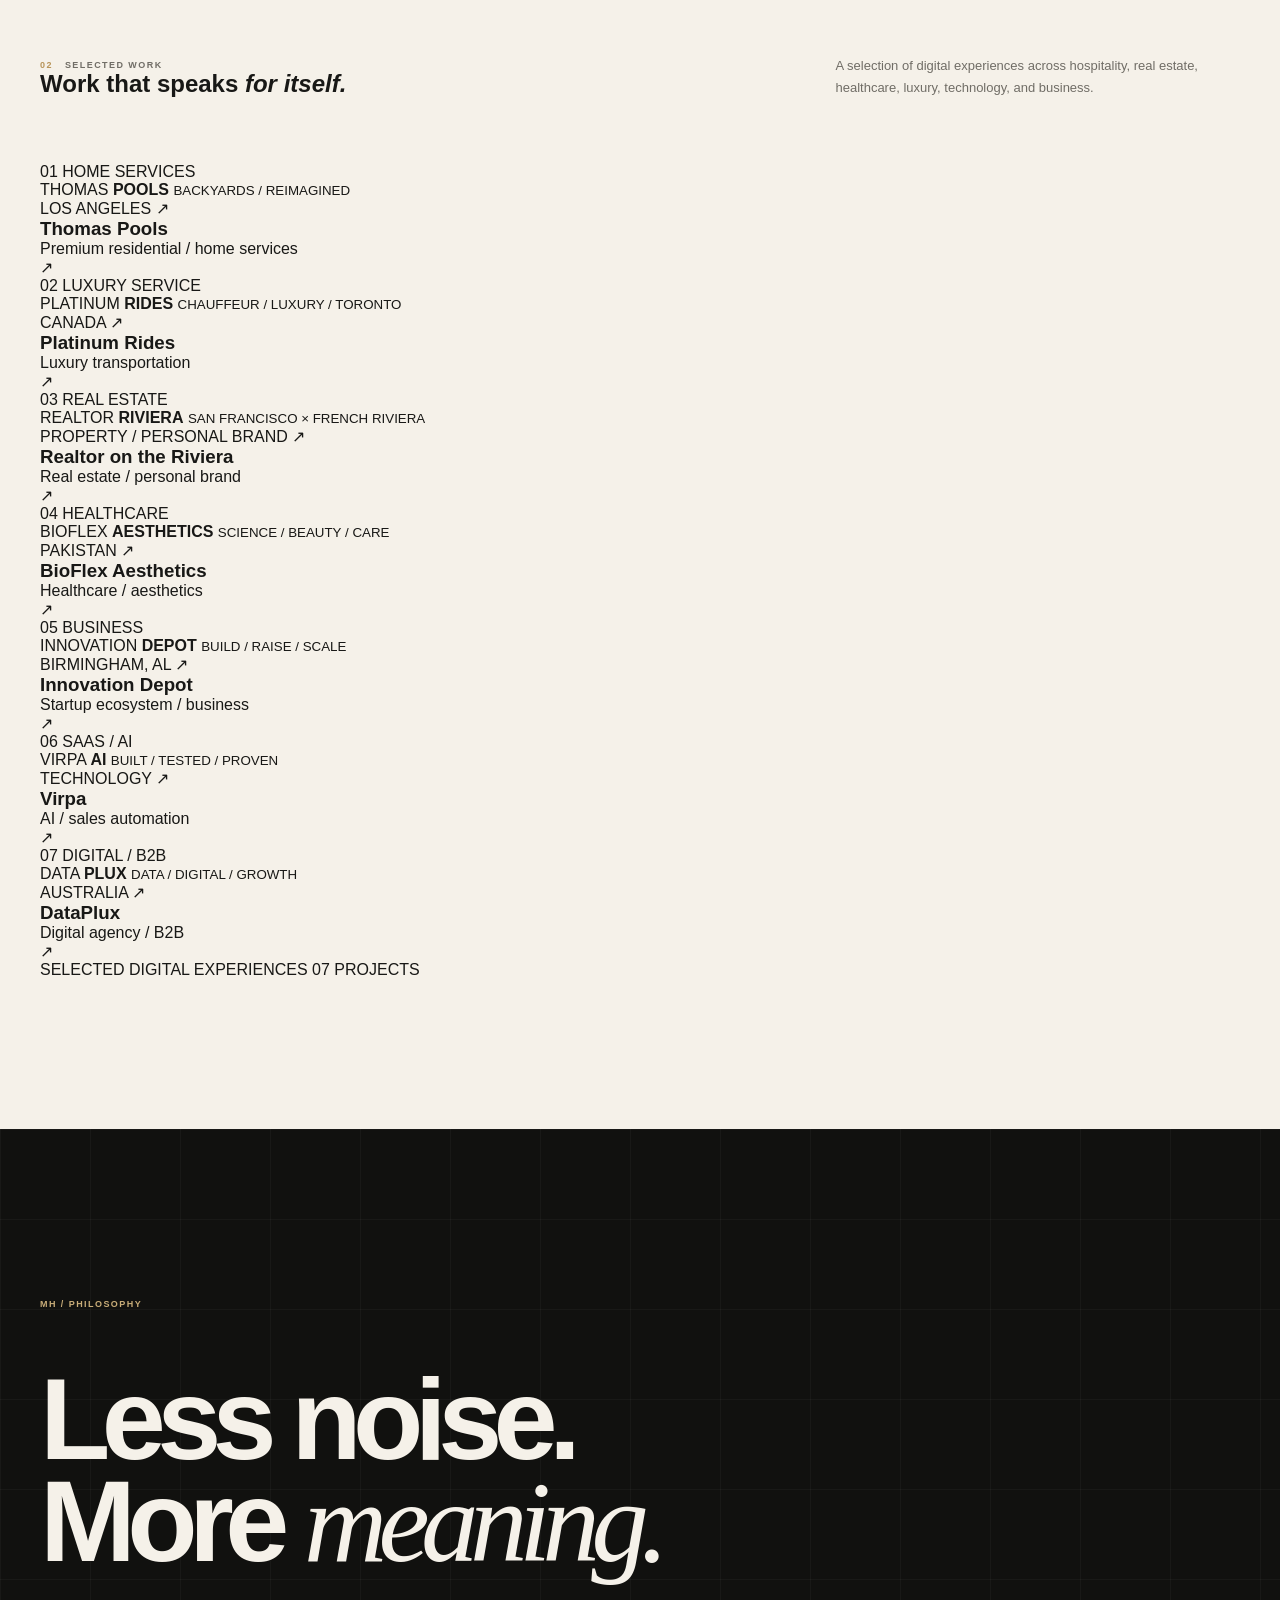
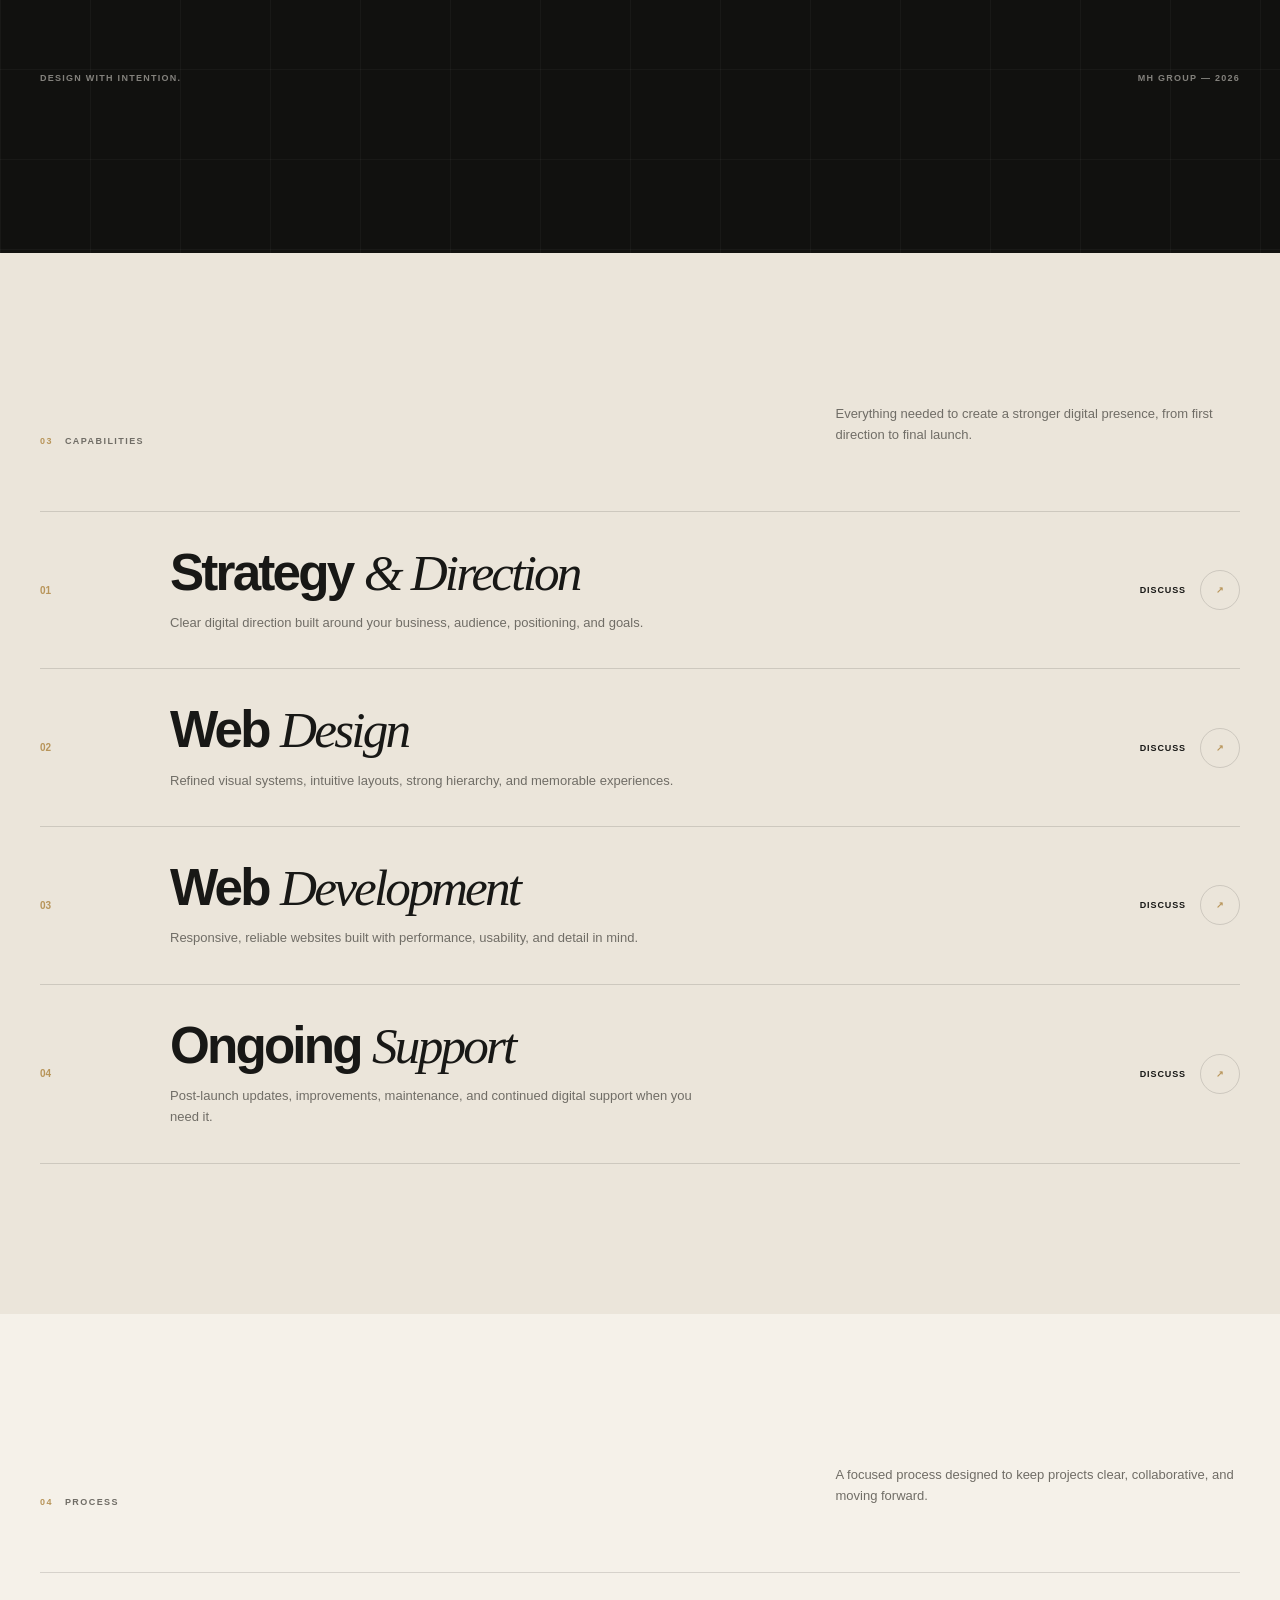
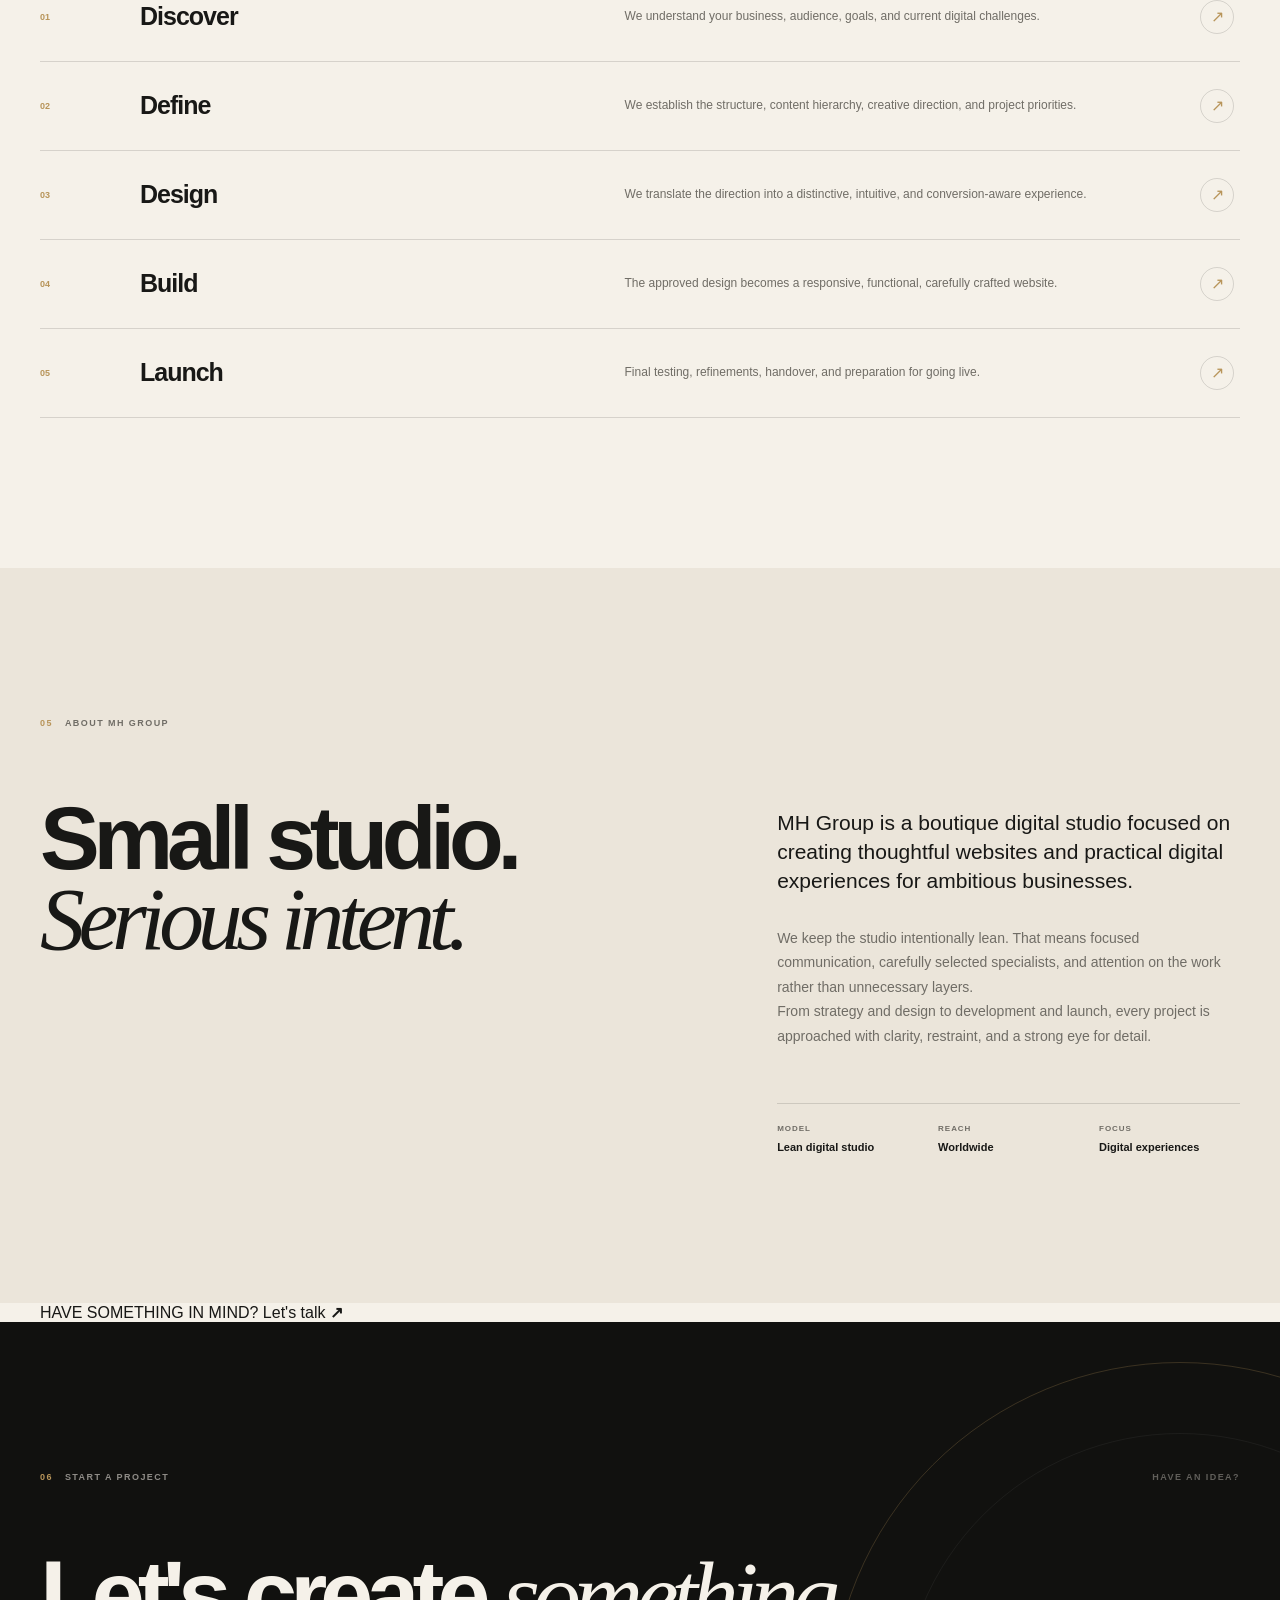
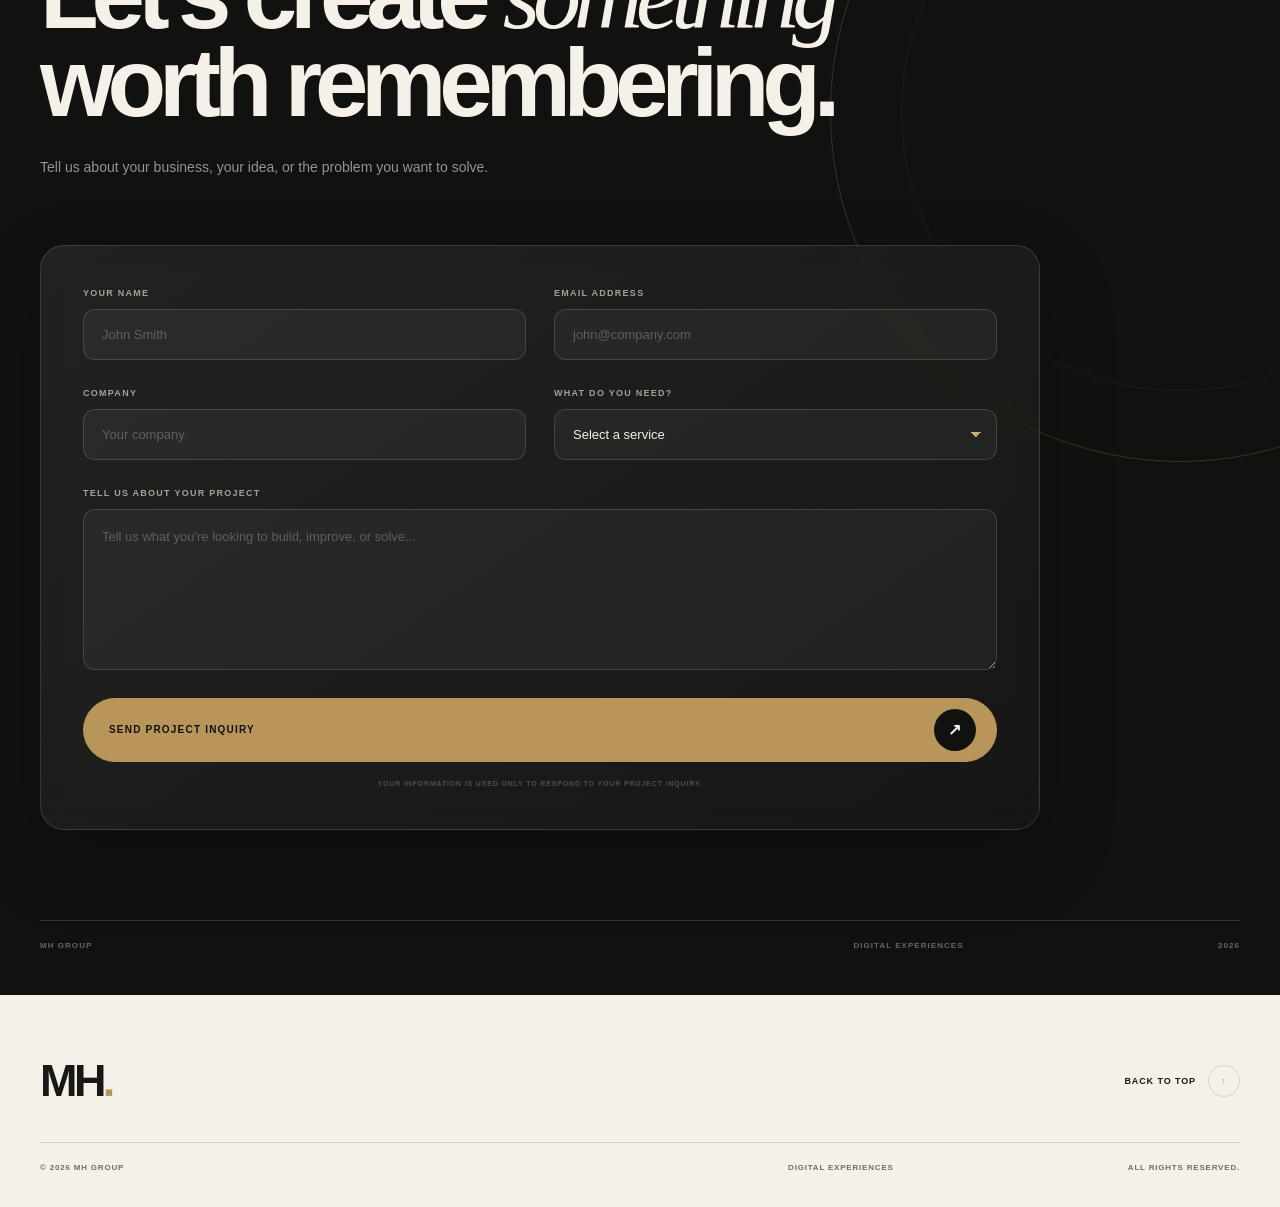
==== commit dacbb9f0: "index.html" ====
--- a/index.html
+++ b/index.html
@@ -4,40 +4,36 @@
   <meta charset="UTF-8">
   <meta name="viewport" content="width=device-width, initial-scale=1.0">
 
-  <title>MH Group | Web Design & Digital Solutions</title>
+  <title>MH Group | Digital Experiences That Move Businesses Forward</title>
 
   <meta
     name="description"
-    content="MH Group is a modern web design agency specializing in premium websites, digital solutions, and exceptional user experiences."
+    content="MH Group is a boutique digital studio creating premium websites and digital experiences for ambitious businesses."
   >
 
   <meta name="robots" content="index, follow">
-
   <meta name="author" content="MH Group">
-
-  <meta name="theme-color" content="#11100e">
+  <meta name="theme-color" content="#11110f">
 
   <link rel="canonical" href="https://minahossam.github.io/MH-Group/">
 
-  <!-- Open Graph -->
   <meta property="og:type" content="website">
-  <meta property="og:title" content="MH Group | Web Design & Digital Solutions">
+  <meta property="og:title" content="MH Group | Digital Experiences">
   <meta
     property="og:description"
-    content="MH Group is a modern web design agency specializing in premium websites, digital solutions, and exceptional user experiences."
+    content="Premium websites and digital experiences for ambitious businesses."
   >
   <meta property="og:url" content="https://minahossam.github.io/MH-Group/">
   <meta property="og:site_name" content="MH Group">
 
-  <!-- Organization structured data -->
   <script type="application/ld+json">
   {
     "@context": "https://schema.org",
     "@type": "Organization",
     "name": "MH Group",
-    "alternateName": "MH Group | Web Design & Digital Solutions",
+    "alternateName": "MH Group Digital Studio",
     "url": "https://minahossam.github.io/MH-Group/",
-    "description": "MH Group is a modern web design agency specializing in premium websites, digital solutions, and exceptional user experiences."
+    "description": "MH Group is a boutique digital studio creating premium websites and digital experiences for ambitious businesses."
   }
   </script>
 
@@ -62,31 +58,33 @@
 
     <div class="nav-shell">
 
-      <a href="#top" class="brand">
+      <a href="#top" class="brand" aria-label="MH Group home">
         <span class="brand-mark">MH</span>
         <span class="brand-name">GROUP</span>
       </a>
 
       <nav class="desktop-nav">
+
+        <a href="#work">
+          <span>01</span>
+          Work
+        </a>
+
         <a href="#services">
-          <span>01</span>
+          <span>02</span>
           Services
         </a>
 
         <a href="#process">
-          <span>02</span>
+          <span>03</span>
           Process
         </a>
 
         <a href="#about">
-          <span>03</span>
+          <span>04</span>
           About
         </a>
 
-        <a href="#contact">
-          <span>04</span>
-          Contact
-        </a>
       </nav>
 
       <a href="#contact" class="nav-cta">
@@ -121,30 +119,35 @@
 
       <nav>
 
+        <a href="#work">
+          <span>01</span>
+          Work
+        </a>
+
         <a href="#services">
-          <span>01</span>
+          <span>02</span>
           Services
         </a>
 
         <a href="#process">
-          <span>02</span>
+          <span>03</span>
           Process
         </a>
 
         <a href="#about">
-          <span>03</span>
+          <span>04</span>
           About
         </a>
 
         <a href="#contact">
-          <span>04</span>
+          <span>05</span>
           Contact
         </a>
 
       </nav>
 
       <div class="mobile-menu-bottom">
-        Web Design & Digital Solutions
+        Digital experiences for ambitious businesses
       </div>
 
     </div>
@@ -169,7 +172,7 @@
 
           <div class="eyebrow">
             <span class="eyebrow-dot"></span>
-            Independent digital studio
+            Boutique digital studio
           </div>
 
           <div class="hero-year">
@@ -182,9 +185,11 @@
         <div class="hero-content">
 
           <div class="hero-kicker">
-            WEB DESIGN
+            STRATEGY
             <span>×</span>
-            DIGITAL SOLUTIONS
+            DESIGN
+            <span>×</span>
+            DEVELOPMENT
           </div>
 
 
@@ -210,21 +215,22 @@
             <div class="hero-description">
 
               <p>
-                We create considered digital experiences for businesses
-                that want to be seen, understood, and remembered.
+                We create refined websites and digital experiences
+                that help ambitious businesses look credible,
+                communicate clearly, and move forward.
               </p>
 
             </div>
 
 
-            <a href="#services" class="hero-discover">
+            <a href="#work" class="hero-discover">
 
               <span class="discover-circle">
                 ↓
               </span>
 
               <span>
-                Explore
+                View selected work
               </span>
 
             </a>
@@ -267,21 +273,22 @@
         <div class="intro-layout">
 
           <h2>
-            Good digital design should feel
-            <em>inevitable.</em>
+            Your website is not
+            <em>decoration.</em>
           </h2>
 
 
           <div class="intro-side">
 
             <p class="intro-large">
-              Not louder. Not more complicated.
-              Just more intentional.
+              It is often the first serious impression
+              your business makes.
             </p>
 
             <p>
-              MH Group creates modern websites and digital
-              experiences built around clarity, character, and purpose.
+              MH Group combines strategy, design, and development
+              to create digital experiences that feel considered,
+              credible, and easy to understand.
             </p>
 
             <a href="#about" class="underlined-link">
@@ -298,136 +305,408 @@
     </section>
 
 
-    <!-- SERVICES -->
-    <section class="services section" id="services">
+    <!-- SELECTED WORK -->
+    <section class="work section" id="work">
 
       <div class="container">
 
-        <div class="section-heading">
-
-          <div class="section-label">
-            <span>02</span>
-            <span>Capabilities</span>
+        <div class="section-heading work-heading">
+
+          <div>
+
+            <div class="section-label">
+              <span>02</span>
+              <span>Selected Work</span>
+            </div>
+
+            <h2 class="section-title">
+              Work that speaks
+              <em>for itself.</em>
+            </h2>
+
           </div>
 
           <p>
-            Focused digital services for businesses that care
-            about how they show up online.
+            A selection of digital experiences across
+            hospitality, real estate, healthcare, luxury,
+            technology, and business.
           </p>
 
         </div>
 
 
-        <div class="service-list">
-
-
-          <a href="#contact" class="service-item">
-
-            <div class="service-number">
-              01
-            </div>
-
-            <div class="service-main">
-
-              <h3>
-                Web <em>Design</em>
-              </h3>
-
-              <p>
-                Thoughtful visual systems, intuitive layouts,
-                and digital experiences shaped around your business.
-              </p>
-
-            </div>
-
-            <div class="service-action">
-              <span>Explore</span>
-              <strong>↗</strong>
-            </div>
-
-          </a>
-
-
-          <a href="#contact" class="service-item">
-
-            <div class="service-number">
-              02
-            </div>
-
-            <div class="service-main">
-
-              <h3>
-                Web <em>Development</em>
-              </h3>
-
-              <p>
-                Responsive, refined websites developed with
-                performance, reliability, and detail in mind.
-              </p>
-
-            </div>
-
-            <div class="service-action">
-              <span>Explore</span>
-              <strong>↗</strong>
-            </div>
-
-          </a>
-
-
-          <a href="#contact" class="service-item">
-
-            <div class="service-number">
-              03
-            </div>
-
-            <div class="service-main">
-
-              <h3>
-                Digital <em>Solutions</em>
-              </h3>
-
-              <p>
-                Practical digital improvements designed to make
-                your business clearer and more effective online.
-              </p>
-
-            </div>
-
-            <div class="service-action">
-              <span>Explore</span>
-              <strong>↗</strong>
-            </div>
-
-          </a>
-
-
-          <a href="#contact" class="service-item">
-
-            <div class="service-number">
-              04
-            </div>
-
-            <div class="service-main">
-
-              <h3>
-                Ongoing <em>Support</em>
-              </h3>
-
-              <p>
-                Continued updates, refinements, maintenance,
-                and improvements after your website launches.
-              </p>
-
-            </div>
-
-            <div class="service-action">
-              <span>Explore</span>
-              <strong>↗</strong>
-            </div>
-
-          </a>
-
+        <div class="work-grid">
+
+
+          <!-- PROJECT 01 -->
+
+          <article class="project-card project-large">
+
+            <a
+              href="https://thomaspools.us/"
+              target="_blank"
+              rel="noopener noreferrer"
+              class="project-link"
+              aria-label="View Thomas Pools website"
+            >
+
+              <div class="project-visual project-pools">
+
+                <div class="project-visual-top">
+                  <span>01</span>
+                  <span>HOME SERVICES</span>
+                </div>
+
+                <div class="project-visual-center">
+                  <span>THOMAS</span>
+                  <strong>POOLS</strong>
+                  <small>BACKYARDS / REIMAGINED</small>
+                </div>
+
+                <div class="project-visual-bottom">
+                  <span>LOS ANGELES</span>
+                  <span>↗</span>
+                </div>
+
+              </div>
+
+
+              <div class="project-info">
+
+                <div>
+                  <h3>Thomas Pools</h3>
+                  <p>
+                    Premium residential / home services
+                  </p>
+                </div>
+
+                <span class="project-arrow">↗</span>
+
+              </div>
+
+            </a>
+
+          </article>
+
+
+          <!-- PROJECT 02 -->
+
+          <article class="project-card">
+
+            <a
+              href="https://platinumrides.ca/"
+              target="_blank"
+              rel="noopener noreferrer"
+              class="project-link"
+              aria-label="View Platinum Rides website"
+            >
+
+              <div class="project-visual project-platinum">
+
+                <div class="project-visual-top">
+                  <span>02</span>
+                  <span>LUXURY SERVICE</span>
+                </div>
+
+                <div class="project-visual-center">
+                  <span>PLATINUM</span>
+                  <strong>RIDES</strong>
+                  <small>CHAUFFEUR / LUXURY / TORONTO</small>
+                </div>
+
+                <div class="project-visual-bottom">
+                  <span>CANADA</span>
+                  <span>↗</span>
+                </div>
+
+              </div>
+
+
+              <div class="project-info">
+
+                <div>
+                  <h3>Platinum Rides</h3>
+                  <p>
+                    Luxury transportation
+                  </p>
+                </div>
+
+                <span class="project-arrow">↗</span>
+
+              </div>
+
+            </a>
+
+          </article>
+
+
+          <!-- PROJECT 03 -->
+
+          <article class="project-card">
+
+            <a
+              href="https://realtorontheriviera.com/"
+              target="_blank"
+              rel="noopener noreferrer"
+              class="project-link"
+              aria-label="View Realtor on the Riviera website"
+            >
+
+              <div class="project-visual project-realtor">
+
+                <div class="project-visual-top">
+                  <span>03</span>
+                  <span>REAL ESTATE</span>
+                </div>
+
+                <div class="project-visual-center">
+                  <span>REALTOR</span>
+                  <strong>RIVIERA</strong>
+                  <small>SAN FRANCISCO × FRENCH RIVIERA</small>
+                </div>
+
+                <div class="project-visual-bottom">
+                  <span>PROPERTY / PERSONAL BRAND</span>
+                  <span>↗</span>
+                </div>
+
+              </div>
+
+
+              <div class="project-info">
+
+                <div>
+                  <h3>Realtor on the Riviera</h3>
+                  <p>
+                    Real estate / personal brand
+                  </p>
+                </div>
+
+                <span class="project-arrow">↗</span>
+
+              </div>
+
+            </a>
+
+          </article>
+
+
+          <!-- PROJECT 04 -->
+
+          <article class="project-card project-large">
+
+            <a
+              href="https://bioflexaesthetics.com/"
+              target="_blank"
+              rel="noopener noreferrer"
+              class="project-link"
+              aria-label="View BioFlex Aesthetics website"
+            >
+
+              <div class="project-visual project-bioflex">
+
+                <div class="project-visual-top">
+                  <span>04</span>
+                  <span>HEALTHCARE</span>
+                </div>
+
+                <div class="project-visual-center">
+                  <span>BIOFLEX</span>
+                  <strong>AESTHETICS</strong>
+                  <small>SCIENCE / BEAUTY / CARE</small>
+                </div>
+
+                <div class="project-visual-bottom">
+                  <span>PAKISTAN</span>
+                  <span>↗</span>
+                </div>
+
+              </div>
+
+
+              <div class="project-info">
+
+                <div>
+                  <h3>BioFlex Aesthetics</h3>
+                  <p>
+                    Healthcare / aesthetics
+                  </p>
+                </div>
+
+                <span class="project-arrow">↗</span>
+
+              </div>
+
+            </a>
+
+          </article>
+
+
+          <!-- PROJECT 05 -->
+
+          <article class="project-card">
+
+            <a
+              href="https://innovationdepot.org/"
+              target="_blank"
+              rel="noopener noreferrer"
+              class="project-link"
+              aria-label="View Innovation Depot website"
+            >
+
+              <div class="project-visual project-innovation">
+
+                <div class="project-visual-top">
+                  <span>05</span>
+                  <span>BUSINESS</span>
+                </div>
+
+                <div class="project-visual-center">
+                  <span>INNOVATION</span>
+                  <strong>DEPOT</strong>
+                  <small>BUILD / RAISE / SCALE</small>
+                </div>
+
+                <div class="project-visual-bottom">
+                  <span>BIRMINGHAM, AL</span>
+                  <span>↗</span>
+                </div>
+
+              </div>
+
+
+              <div class="project-info">
+
+                <div>
+                  <h3>Innovation Depot</h3>
+                  <p>
+                    Startup ecosystem / business
+                  </p>
+                </div>
+
+                <span class="project-arrow">↗</span>
+
+              </div>
+
+            </a>
+
+          </article>
+
+
+          <!-- PROJECT 06 -->
+
+          <article class="project-card">
+
+            <a
+              href="https://virpa.ai/"
+              target="_blank"
+              rel="noopener noreferrer"
+              class="project-link"
+              aria-label="View Virpa website"
+            >
+
+              <div class="project-visual project-virpa">
+
+                <div class="project-visual-top">
+                  <span>06</span>
+                  <span>SAAS / AI</span>
+                </div>
+
+                <div class="project-visual-center">
+                  <span>VIRPA</span>
+                  <strong>AI</strong>
+                  <small>BUILT / TESTED / PROVEN</small>
+                </div>
+
+                <div class="project-visual-bottom">
+                  <span>TECHNOLOGY</span>
+                  <span>↗</span>
+                </div>
+
+              </div>
+
+
+              <div class="project-info">
+
+                <div>
+                  <h3>Virpa</h3>
+                  <p>
+                    AI / sales automation
+                  </p>
+                </div>
+
+                <span class="project-arrow">↗</span>
+
+              </div>
+
+            </a>
+
+          </article>
+
+
+          <!-- PROJECT 07 -->
+
+          <article class="project-card project-wide">
+
+            <a
+              href="https://dataplux.com.au/"
+              target="_blank"
+              rel="noopener noreferrer"
+              class="project-link"
+              aria-label="View DataPlux website"
+            >
+
+              <div class="project-visual project-dataplux">
+
+                <div class="project-visual-top">
+                  <span>07</span>
+                  <span>DIGITAL / B2B</span>
+                </div>
+
+                <div class="project-visual-center">
+                  <span>DATA</span>
+                  <strong>PLUX</strong>
+                  <small>DATA / DIGITAL / GROWTH</small>
+                </div>
+
+                <div class="project-visual-bottom">
+                  <span>AUSTRALIA</span>
+                  <span>↗</span>
+                </div>
+
+              </div>
+
+
+              <div class="project-info">
+
+                <div>
+                  <h3>DataPlux</h3>
+                  <p>
+                    Digital agency / B2B
+                  </p>
+                </div>
+
+                <span class="project-arrow">↗</span>
+
+              </div>
+
+            </a>
+
+          </article>
+
+
+        </div>
+
+
+        <div class="work-footer">
+
+          <span>
+            SELECTED DIGITAL EXPERIENCES
+          </span>
+
+          <span>
+            07 PROJECTS
+          </span>
 
         </div>
 
@@ -470,6 +749,144 @@
     </section>
 
 
+    <!-- SERVICES -->
+    <section class="services section" id="services">
+
+      <div class="container">
+
+        <div class="section-heading">
+
+          <div class="section-label">
+            <span>03</span>
+            <span>Capabilities</span>
+          </div>
+
+          <p>
+            Everything needed to create a stronger digital presence,
+            from first direction to final launch.
+          </p>
+
+        </div>
+
+
+        <div class="service-list">
+
+
+          <a href="#contact" class="service-item">
+
+            <div class="service-number">
+              01
+            </div>
+
+            <div class="service-main">
+
+              <h3>
+                Strategy <em>& Direction</em>
+              </h3>
+
+              <p>
+                Clear digital direction built around your business,
+                audience, positioning, and goals.
+              </p>
+
+            </div>
+
+            <div class="service-action">
+              <span>Discuss</span>
+              <strong>↗</strong>
+            </div>
+
+          </a>
+
+
+          <a href="#contact" class="service-item">
+
+            <div class="service-number">
+              02
+            </div>
+
+            <div class="service-main">
+
+              <h3>
+                Web <em>Design</em>
+              </h3>
+
+              <p>
+                Refined visual systems, intuitive layouts,
+                strong hierarchy, and memorable experiences.
+              </p>
+
+            </div>
+
+            <div class="service-action">
+              <span>Discuss</span>
+              <strong>↗</strong>
+            </div>
+
+          </a>
+
+
+          <a href="#contact" class="service-item">
+
+            <div class="service-number">
+              03
+            </div>
+
+            <div class="service-main">
+
+              <h3>
+                Web <em>Development</em>
+              </h3>
+
+              <p>
+                Responsive, reliable websites built with
+                performance, usability, and detail in mind.
+              </p>
+
+            </div>
+
+            <div class="service-action">
+              <span>Discuss</span>
+              <strong>↗</strong>
+            </div>
+
+          </a>
+
+
+          <a href="#contact" class="service-item">
+
+            <div class="service-number">
+              04
+            </div>
+
+            <div class="service-main">
+
+              <h3>
+                Ongoing <em>Support</em>
+              </h3>
+
+              <p>
+                Post-launch updates, improvements, maintenance,
+                and continued digital support when you need it.
+              </p>
+
+            </div>
+
+            <div class="service-action">
+              <span>Discuss</span>
+              <strong>↗</strong>
+            </div>
+
+          </a>
+
+
+        </div>
+
+      </div>
+
+    </section>
+
+
     <!-- PROCESS -->
     <section class="process section" id="process">
 
@@ -478,12 +895,13 @@
         <div class="section-heading">
 
           <div class="section-label">
-            <span>03</span>
+            <span>04</span>
             <span>Process</span>
           </div>
 
           <p>
-            A clear process from first conversation to final launch.
+            A focused process designed to keep projects clear,
+            collaborative, and moving forward.
           </p>
 
         </div>
@@ -503,8 +921,8 @@
             </div>
 
             <div class="process-copy">
-              We learn about your business, audience, goals,
-              and what needs to change.
+              We understand your business, audience,
+              goals, and current digital challenges.
             </div>
 
             <div class="process-icon">
@@ -525,8 +943,8 @@
             </div>
 
             <div class="process-copy">
-              We shape the structure, direction, content hierarchy,
-              and visual language.
+              We establish the structure, content hierarchy,
+              creative direction, and project priorities.
             </div>
 
             <div class="process-icon">
@@ -547,8 +965,8 @@
             </div>
 
             <div class="process-copy">
-              We turn the strategy into a refined visual experience
-              with strong UX.
+              We translate the direction into a distinctive,
+              intuitive, and conversion-aware experience.
             </div>
 
             <div class="process-icon">
@@ -569,7 +987,7 @@
             </div>
 
             <div class="process-copy">
-              The approved direction becomes a responsive,
+              The approved design becomes a responsive,
               functional, carefully crafted website.
             </div>
 
@@ -591,7 +1009,7 @@
             </div>
 
             <div class="process-copy">
-              Final refinements, testing, handover,
+              Final testing, refinements, handover,
               and preparation for going live.
             </div>
 
@@ -615,7 +1033,7 @@
       <div class="container">
 
         <div class="section-label">
-          <span>04</span>
+          <span>05</span>
           <span>About MH Group</span>
         </div>
 
@@ -632,37 +1050,67 @@
           <div class="about-copy">
 
             <p class="about-lead">
-              MH Group is a digital studio focused on creating
-              thoughtful websites and practical digital solutions.
+              MH Group is a boutique digital studio focused on
+              creating thoughtful websites and practical digital
+              experiences for ambitious businesses.
             </p>
 
             <p>
-              We believe strong digital work does not need
-              unnecessary complexity. It needs a clear idea,
-              a strong visual direction, and careful execution.
+              We keep the studio intentionally lean. That means
+              focused communication, carefully selected specialists,
+              and attention on the work rather than unnecessary layers.
             </p>
 
+            <p>
+              From strategy and design to development and launch,
+              every project is approached with clarity, restraint,
+              and a strong eye for detail.
+            </p>
+
 
             <div class="about-meta">
+
+              <div>
+                <span>Model</span>
+                <strong>Lean digital studio</strong>
+              </div>
+
+              <div>
+                <span>Reach</span>
+                <strong>Worldwide</strong>
+              </div>
 
               <div>
                 <span>Focus</span>
                 <strong>Digital experiences</strong>
               </div>
 
-              <div>
-                <span>Based</span>
-                <strong>Built globally</strong>
-              </div>
-
-              <div>
-                <span>Approach</span>
-                <strong>Intentional</strong>
-              </div>
-
-            </div>
-
-          </div>
+            </div>
+
+          </div>
+
+        </div>
+
+      </div>
+
+    </section>
+
+
+    <!-- CTA -->
+    <section class="cta-band">
+
+      <div class="container">
+
+        <div class="cta-band-inner">
+
+          <span>
+            HAVE SOMETHING IN MIND?
+          </span>
+
+          <a href="#contact">
+            Let's talk
+            <strong>↗</strong>
+          </a>
 
         </div>
 
@@ -682,7 +1130,7 @@
         <div class="contact-top">
 
           <div class="section-label light">
-            <span>05</span>
+            <span>06</span>
             <span>Start a project</span>
           </div>
 
@@ -707,7 +1155,6 @@
           </p>
 
 
-          <!-- FORM -->
           <form
             class="contact-form"
             action="https://formspree.io/f/xzezeejq"
@@ -727,6 +1174,7 @@
                   id="name"
                   name="name"
                   placeholder="John Smith"
+                  autocomplete="name"
                   required
                 >
 
@@ -744,6 +1192,7 @@
                   id="email"
                   name="email"
                   placeholder="john@company.com"
+                  autocomplete="email"
                   required
                 >
 
@@ -765,6 +1214,7 @@
                   id="company"
                   name="company"
                   placeholder="Your company"
+                  autocomplete="organization"
                 >
 
               </div>
@@ -784,6 +1234,10 @@
 
                   <option value="" selected disabled>
                     Select a service
+                  </option>
+
+                  <option value="Strategy & Direction">
+                    Strategy & Direction
                   </option>
 
                   <option value="Web Design">
@@ -865,7 +1319,7 @@
           </span>
 
           <span>
-            WEB DESIGN & DIGITAL SOLUTIONS
+            DIGITAL EXPERIENCES
           </span>
 
           <span>
@@ -907,7 +1361,7 @@
         </span>
 
         <span>
-          Web Design & Digital Solutions
+          Digital Experiences
         </span>
 
         <span>
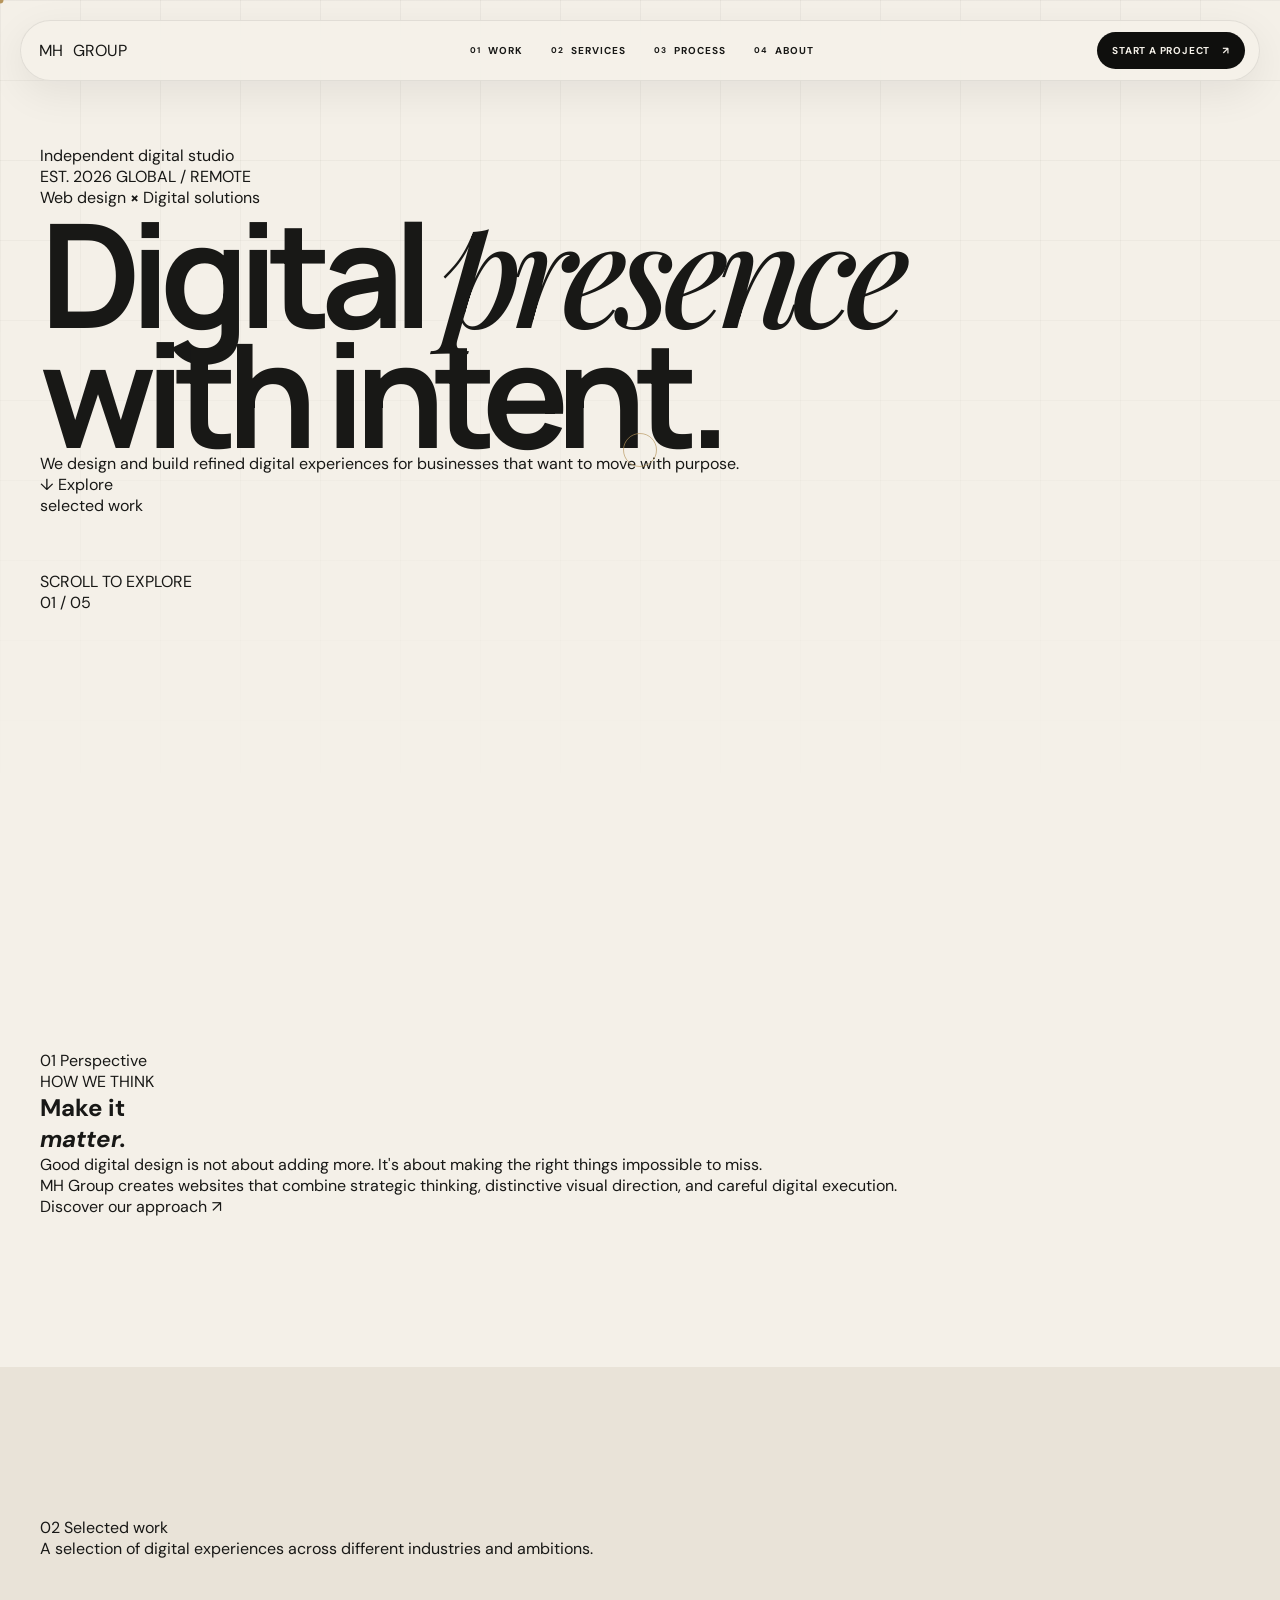
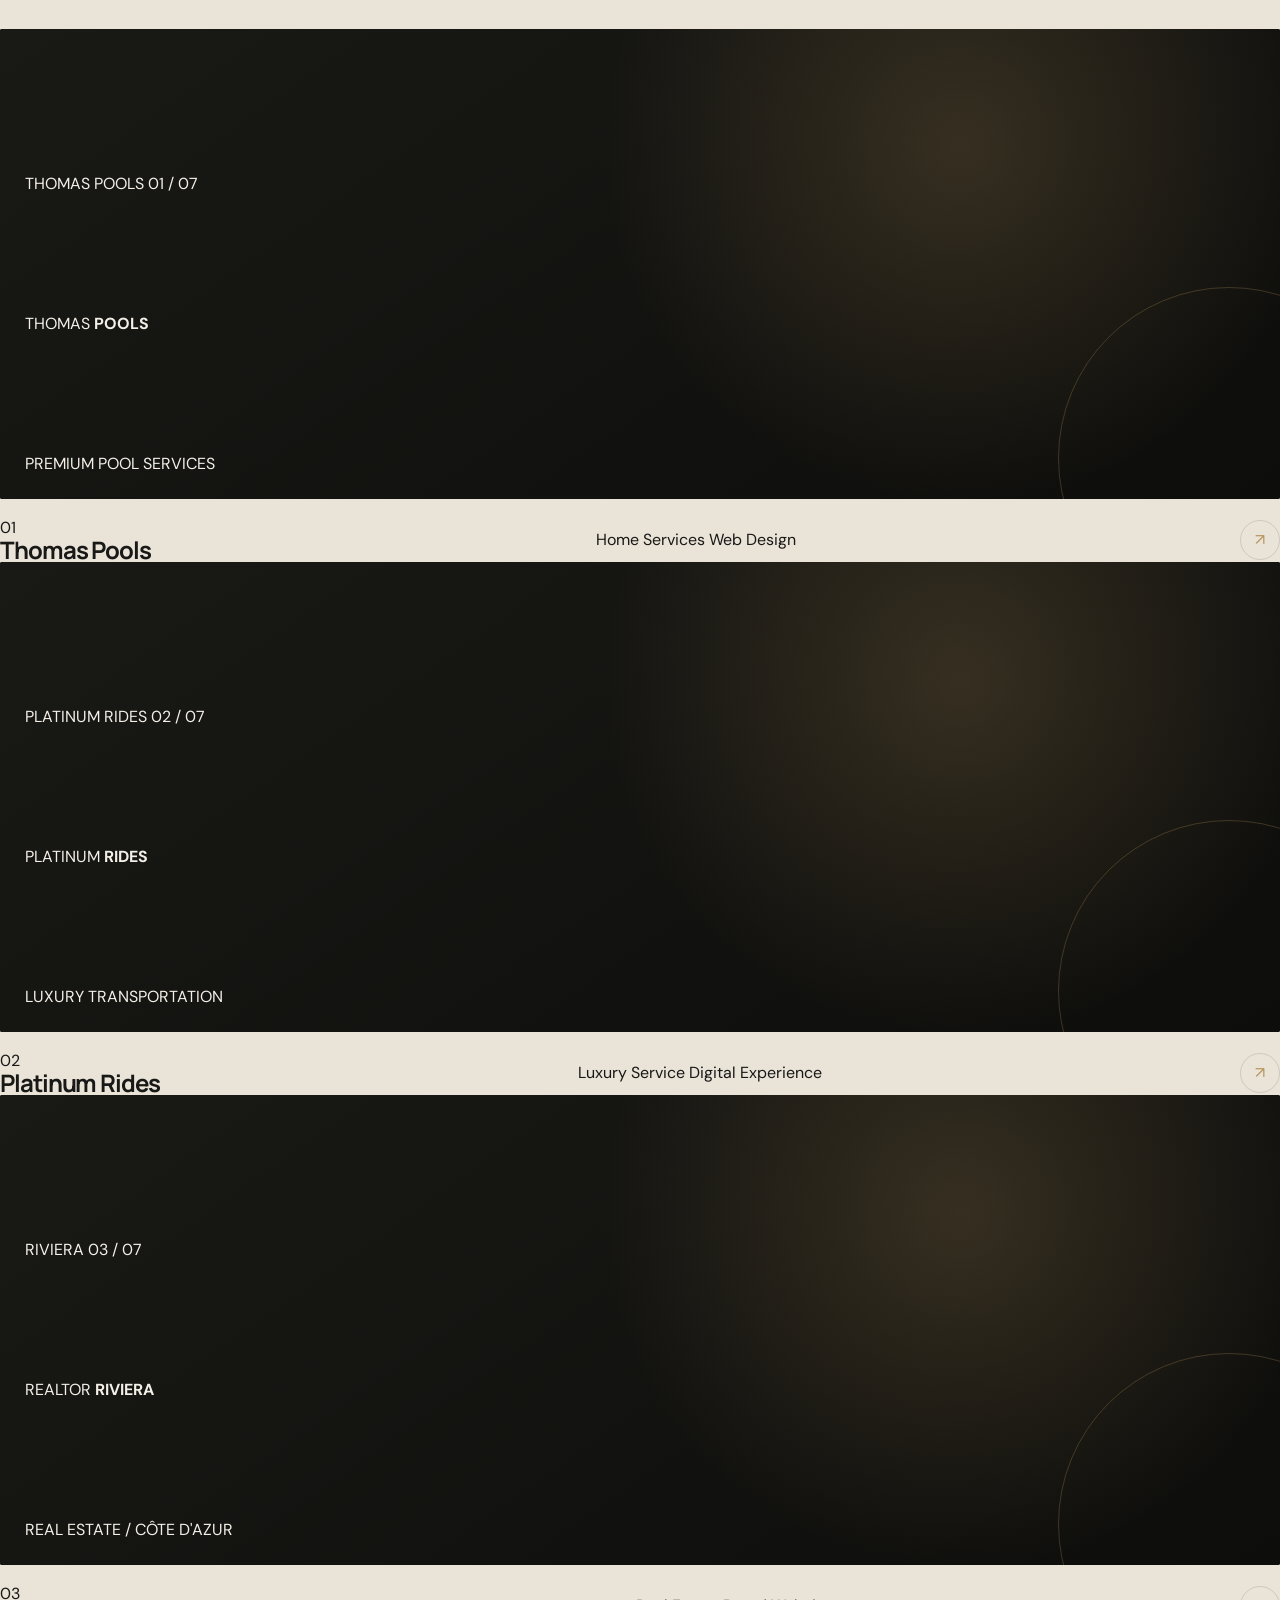
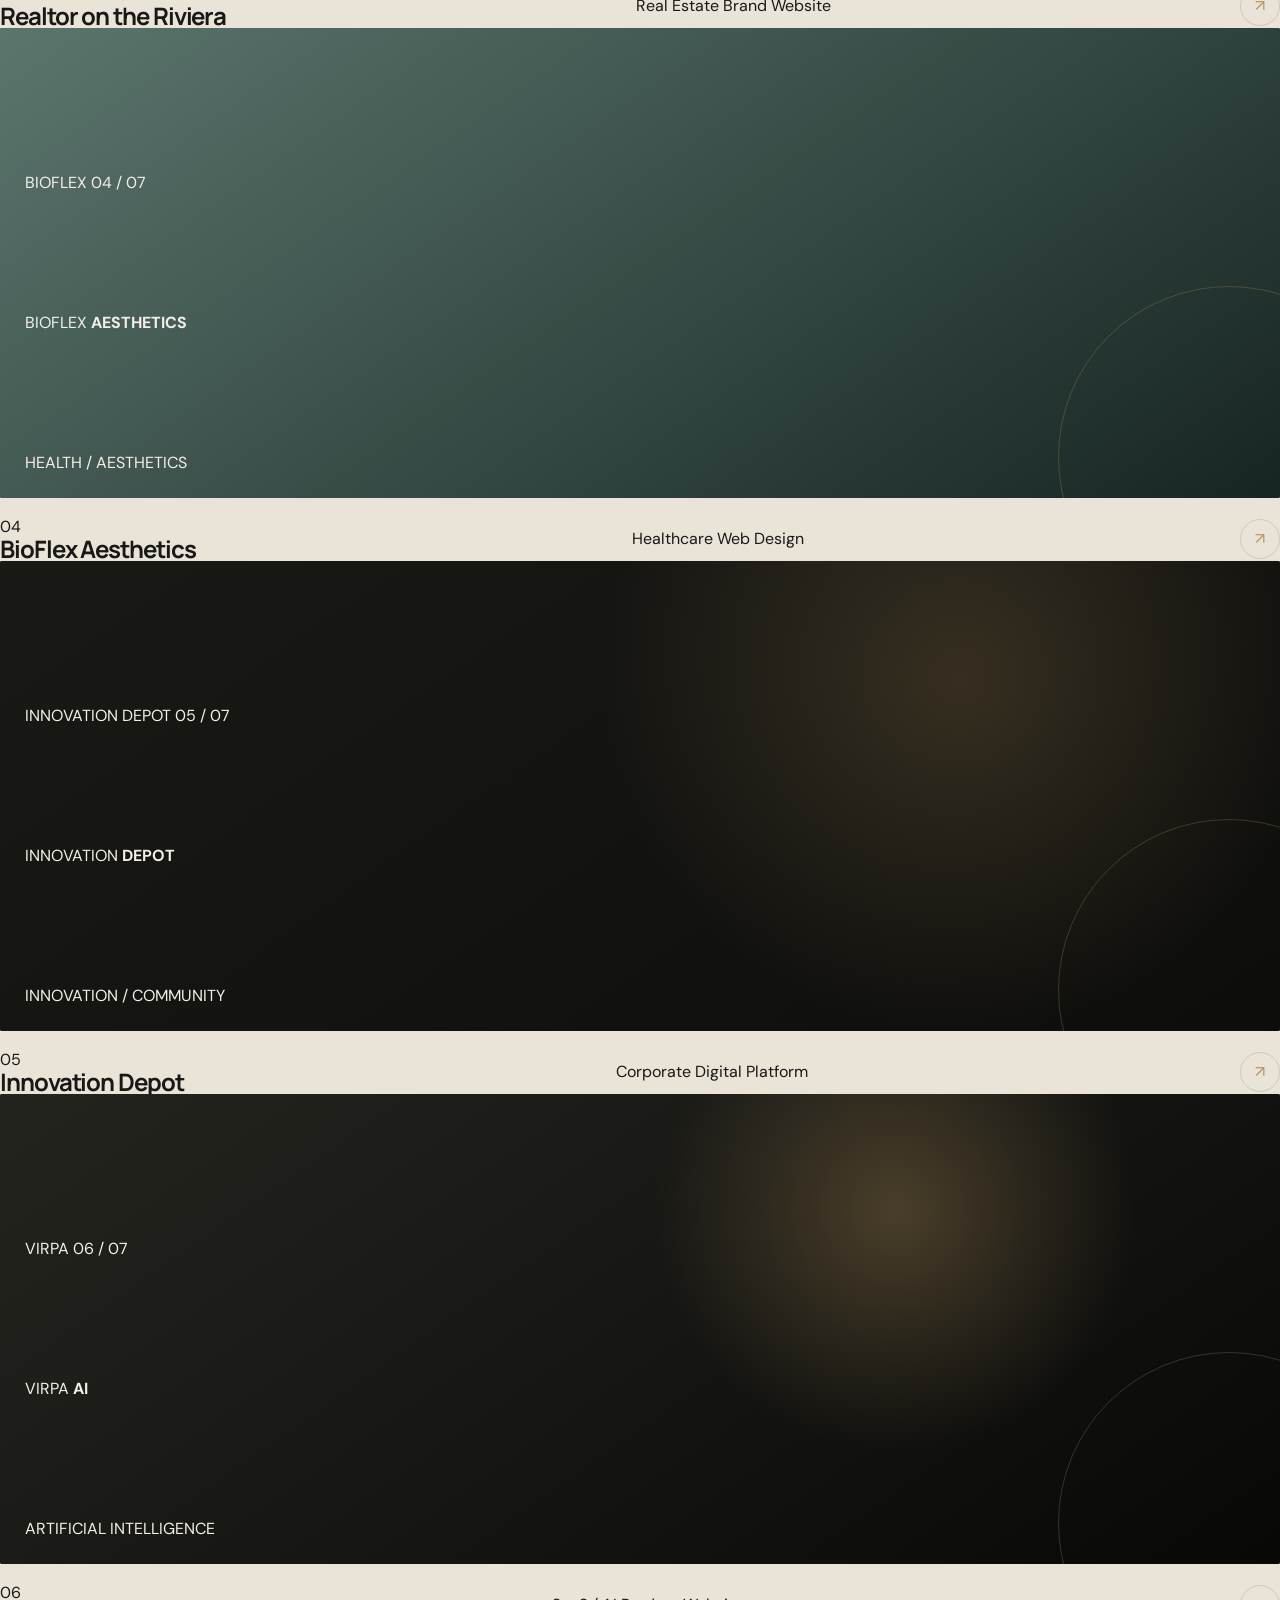
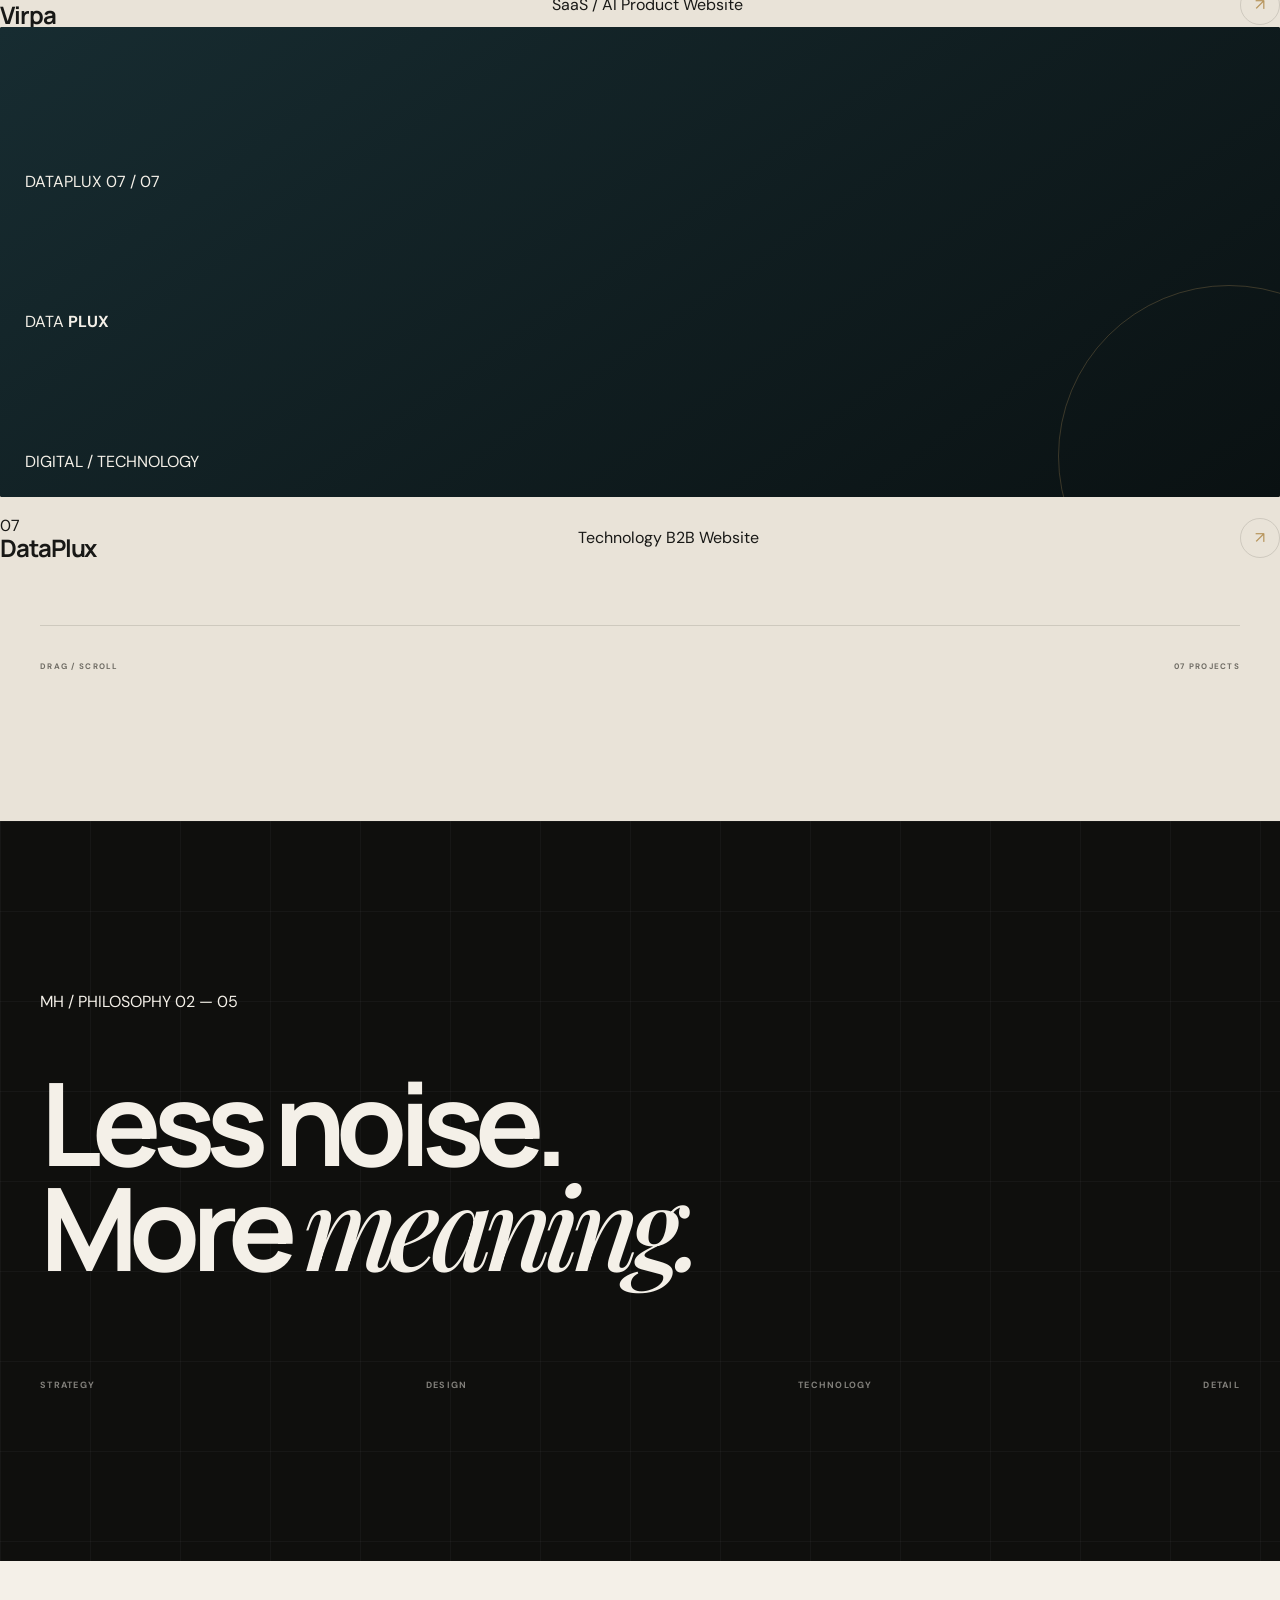
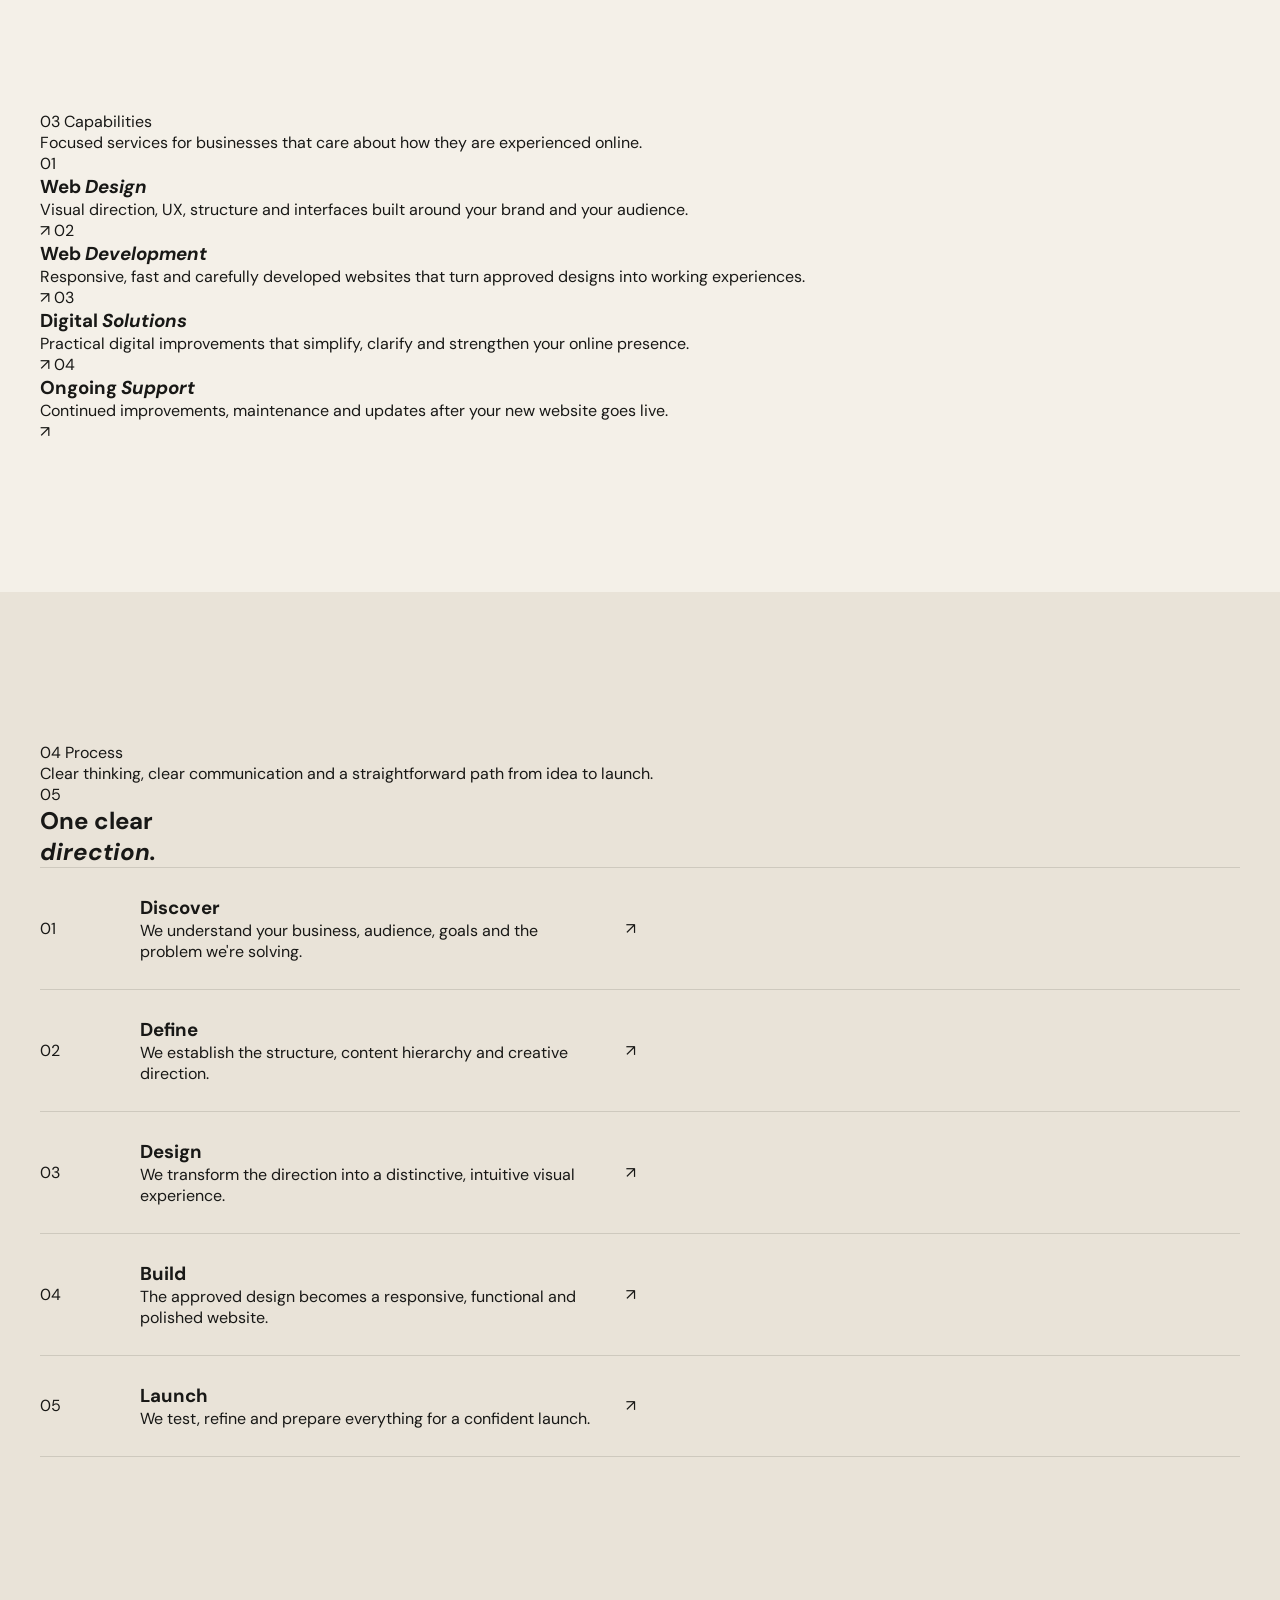
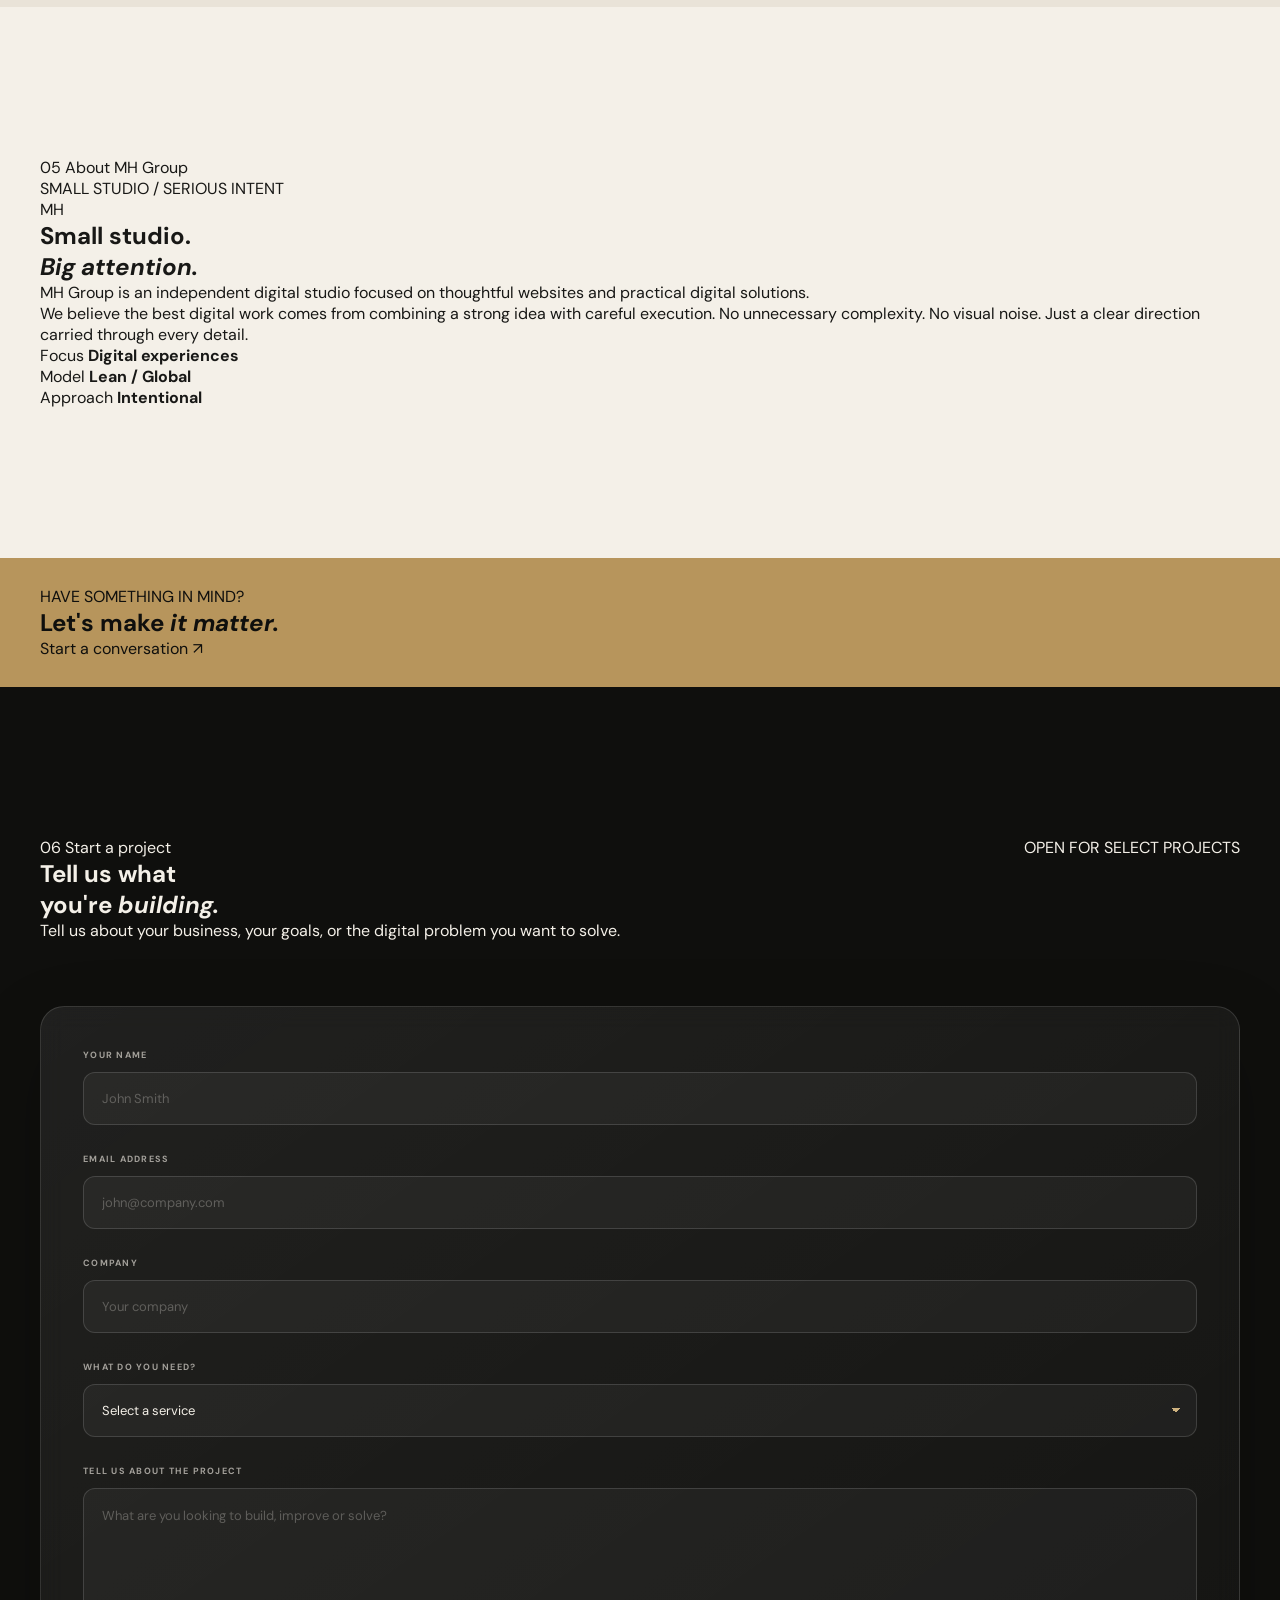
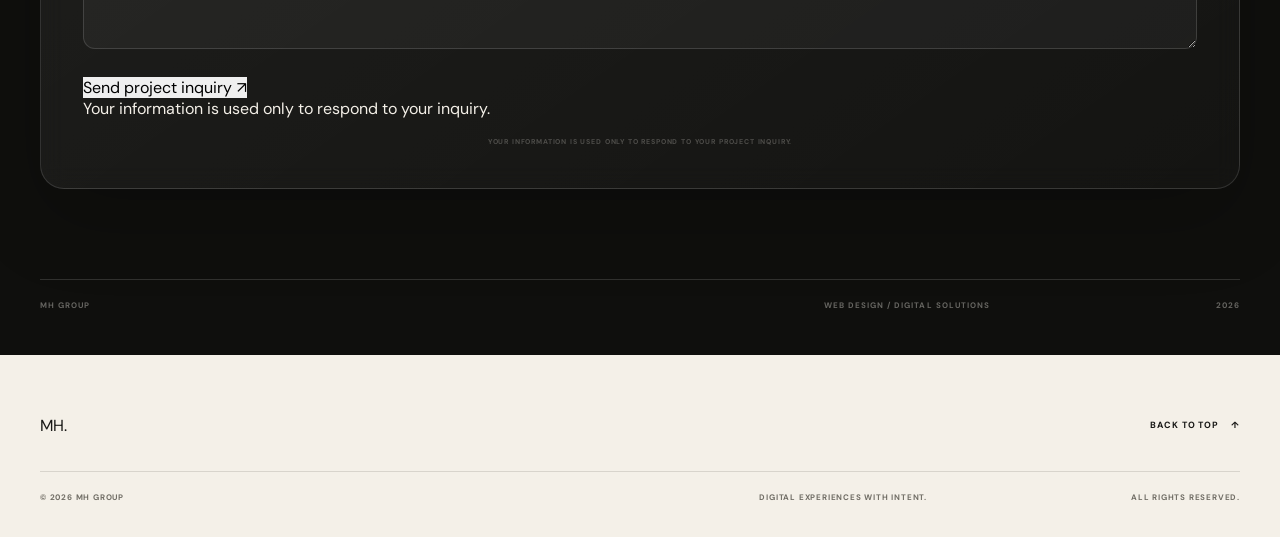
==== commit d41b2fb0: "index.html" ====
--- a/index.html
+++ b/index.html
@@ -4,24 +4,24 @@
   <meta charset="UTF-8">
   <meta name="viewport" content="width=device-width, initial-scale=1.0">
 
-  <title>MH Group | Digital Experiences That Move Businesses Forward</title>
+  <title>MH Group — Digital Experiences With Intent</title>
 
   <meta
     name="description"
-    content="MH Group is a boutique digital studio creating premium websites and digital experiences for ambitious businesses."
+    content="MH Group creates premium websites and digital experiences for ambitious businesses."
   >
 
   <meta name="robots" content="index, follow">
   <meta name="author" content="MH Group">
-  <meta name="theme-color" content="#11110f">
+  <meta name="theme-color" content="#0a0a09">
 
   <link rel="canonical" href="https://minahossam.github.io/MH-Group/">
 
   <meta property="og:type" content="website">
-  <meta property="og:title" content="MH Group | Digital Experiences">
+  <meta property="og:title" content="MH Group — Digital Experiences With Intent">
   <meta
     property="og:description"
-    content="Premium websites and digital experiences for ambitious businesses."
+    content="Premium web design, development and digital solutions."
   >
   <meta property="og:url" content="https://minahossam.github.io/MH-Group/">
   <meta property="og:site_name" content="MH Group">
@@ -31,9 +31,8 @@
     "@context": "https://schema.org",
     "@type": "Organization",
     "name": "MH Group",
-    "alternateName": "MH Group Digital Studio",
     "url": "https://minahossam.github.io/MH-Group/",
-    "description": "MH Group is a boutique digital studio creating premium websites and digital experiences for ambitious businesses."
+    "description": "MH Group creates premium websites and digital experiences for ambitious businesses."
   }
   </script>
 
@@ -41,7 +40,7 @@
   <link rel="preconnect" href="https://fonts.gstatic.com" crossorigin>
 
   <link
-    href="https://fonts.googleapis.com/css2?family=DM+Sans:wght@400;500;600;700&family=Manrope:wght@400;500;600;700;800&family=Playfair+Display:ital,wght@0,500;0,600;0,700;1,500;1,600&display=swap"
+    href="https://fonts.googleapis.com/css2?family=DM+Sans:wght@400;500;600;700&family=Manrope:wght@400;500;600;700;800&family=Playfair+Display:ital,wght@400;500;600;700&display=swap"
     rel="stylesheet"
   >
 
@@ -50,53 +49,74 @@
 
 <body>
 
-  <div class="cursor"></div>
+  <div class="page-noise"></div>
+
+  <div class="cursor">
+    <span></span>
+  </div>
+
   <div class="cursor-ring"></div>
 
-  <!-- HEADER -->
+  <!-- =====================================================
+       HEADER
+  ====================================================== -->
+
   <header class="site-header">
 
     <div class="nav-shell">
 
-      <a href="#top" class="brand" aria-label="MH Group home">
-        <span class="brand-mark">MH</span>
-        <span class="brand-name">GROUP</span>
+      <a href="#top" class="brand magnetic">
+
+        <span class="brand-symbol">
+          MH
+        </span>
+
+        <span class="brand-word">
+          GROUP
+        </span>
+
       </a>
 
+
       <nav class="desktop-nav">
 
         <a href="#work">
-          <span>01</span>
+          <small>01</small>
           Work
         </a>
 
         <a href="#services">
-          <span>02</span>
+          <small>02</small>
           Services
         </a>
 
         <a href="#process">
-          <span>03</span>
+          <small>03</small>
           Process
         </a>
 
         <a href="#about">
-          <span>04</span>
+          <small>04</small>
           About
         </a>
 
       </nav>
 
-      <a href="#contact" class="nav-cta">
+
+      <a href="#contact" class="nav-cta magnetic">
+
         <span>Start a project</span>
-        <span class="nav-cta-arrow">↗</span>
+
+        <i>↗</i>
+
       </a>
+
 
       <button
         class="menu-toggle"
+        type="button"
         aria-label="Open menu"
         aria-expanded="false"
-        type="button"
       >
         <span></span>
         <span></span>
@@ -107,7 +127,10 @@
   </header>
 
 
-  <!-- MOBILE MENU -->
+  <!-- =====================================================
+       MOBILE MENU
+  ====================================================== -->
+
   <div class="mobile-menu">
 
     <div class="mobile-menu-inner">
@@ -120,34 +143,34 @@
       <nav>
 
         <a href="#work">
-          <span>01</span>
+          <small>01</small>
           Work
         </a>
 
         <a href="#services">
-          <span>02</span>
+          <small>02</small>
           Services
         </a>
 
         <a href="#process">
-          <span>03</span>
+          <small>03</small>
           Process
         </a>
 
         <a href="#about">
-          <span>04</span>
+          <small>04</small>
           About
         </a>
 
         <a href="#contact">
-          <span>05</span>
+          <small>05</small>
           Contact
         </a>
 
       </nav>
 
-      <div class="mobile-menu-bottom">
-        Digital experiences for ambitious businesses
+      <div class="mobile-menu-footer">
+        Digital experiences with intent.
       </div>
 
     </div>
@@ -158,79 +181,86 @@
   <main id="top">
 
 
-    <!-- HERO -->
+    <!-- =====================================================
+         HERO
+    ====================================================== -->
+
     <section class="hero">
 
       <div class="hero-grid"></div>
 
-      <div class="hero-orbit hero-orbit-one"></div>
-      <div class="hero-orbit hero-orbit-two"></div>
+      <div class="hero-glow"></div>
+
+      <div class="hero-orb hero-orb-one"></div>
+      <div class="hero-orb hero-orb-two"></div>
+
+      <div class="hero-cross hero-cross-one"></div>
+      <div class="hero-cross hero-cross-two"></div>
 
       <div class="hero-inner">
 
-        <div class="hero-top">
-
-          <div class="eyebrow">
-            <span class="eyebrow-dot"></span>
-            Boutique digital studio
-          </div>
-
-          <div class="hero-year">
-            EST. 2026
-          </div>
-
-        </div>
-
-
-        <div class="hero-content">
-
-          <div class="hero-kicker">
-            STRATEGY
-            <span>×</span>
-            DESIGN
-            <span>×</span>
-            DEVELOPMENT
+        <div class="hero-meta">
+
+          <div class="hero-status">
+            <span class="status-dot"></span>
+            Independent digital studio
+          </div>
+
+          <div class="hero-meta-right">
+            <span>EST. 2026</span>
+            <span>GLOBAL / REMOTE</span>
+          </div>
+
+        </div>
+
+
+        <div class="hero-main">
+
+          <div class="hero-overline">
+            <span>Web design</span>
+            <b>×</b>
+            <span>Digital solutions</span>
           </div>
 
 
           <h1 class="hero-title">
 
-            <span class="hero-line hero-line-one">
+            <span class="hero-title-line line-one">
               Digital
             </span>
 
-            <span class="hero-line hero-line-two">
+            <span class="hero-title-line line-two">
               <em>presence</em>
             </span>
 
-            <span class="hero-line hero-line-three">
-              with purpose.
+            <span class="hero-title-line line-three">
+              with intent<span class="accent-dot">.</span>
             </span>
 
           </h1>
 
 
-          <div class="hero-bottom">
-
-            <div class="hero-description">
+          <div class="hero-lower">
+
+            <div class="hero-intro">
 
               <p>
-                We create refined websites and digital experiences
-                that help ambitious businesses look credible,
-                communicate clearly, and move forward.
+                We design and build refined digital experiences
+                for businesses that want to move with purpose.
               </p>
 
             </div>
 
 
-            <a href="#work" class="hero-discover">
-
-              <span class="discover-circle">
+            <a href="#work" class="hero-scroll magnetic">
+
+              <span class="scroll-circle">
                 ↓
               </span>
 
-              <span>
-                View selected work
+              <span class="scroll-text">
+                Explore<br>
+                selected work
               </span>
 
             </a>
@@ -240,17 +270,77 @@
         </div>
 
 
-        <div class="hero-footer">
-
-          <span>
-            SCROLL TO EXPLORE
+        <div class="hero-bottom">
+
+          <span>SCROLL TO EXPLORE</span>
+
+          <div class="hero-rule"></div>
+
+          <span>01 / 05</span>
+
+        </div>
+
+      </div>
+
+    </section>
+
+
+    <!-- =====================================================
+         INTRO
+    ====================================================== -->
+
+    <section class="intro section">
+
+      <div class="container">
+
+        <div class="section-top">
+
+          <div class="section-index">
+            <span>01</span>
+            <span>Perspective</span>
+          </div>
+
+          <span class="section-side-label">
+            HOW WE THINK
           </span>
 
-          <div class="hero-line"></div>
-
-          <span>
-            01 / 06
-          </span>
+        </div>
+
+
+        <div class="intro-grid">
+
+          <div class="intro-title-wrap">
+
+            <div class="mini-line"></div>
+
+            <h2>
+              Make it
+              <br>
+              <em>matter.</em>
+            </h2>
+
+          </div>
+
+
+          <div class="intro-copy">
+
+            <p class="intro-lead">
+              Good digital design is not about adding more.
+              It's about making the right things impossible to miss.
+            </p>
+
+            <p>
+              MH Group creates websites that combine strategic
+              thinking, distinctive visual direction, and careful
+              digital execution.
+            </p>
+
+            <a href="#about" class="text-link magnetic">
+              <span>Discover our approach</span>
+              <i>↗</i>
+            </a>
+
+          </div>
 
         </div>
 
@@ -259,113 +349,63 @@
     </section>
 
 
-    <!-- INTRO -->
-    <section class="intro section">
+    <!-- =====================================================
+         WORK
+    ====================================================== -->
+
+    <section class="work section" id="work">
 
       <div class="container">
 
-        <div class="section-label">
-          <span>01</span>
-          <span>Perspective</span>
-        </div>
-
-
-        <div class="intro-layout">
-
-          <h2>
-            Your website is not
-            <em>decoration.</em>
-          </h2>
-
-
-          <div class="intro-side">
-
-            <p class="intro-large">
-              It is often the first serious impression
-              your business makes.
-            </p>
-
-            <p>
-              MH Group combines strategy, design, and development
-              to create digital experiences that feel considered,
-              credible, and easy to understand.
-            </p>
-
-            <a href="#about" class="underlined-link">
-              More about MH Group
-              <span>↗</span>
-            </a>
-
-          </div>
-
-        </div>
-
-      </div>
-
-    </section>
-
-
-    <!-- SELECTED WORK -->
-    <section class="work section" id="work">
-
-      <div class="container">
-
-        <div class="section-heading work-heading">
-
-          <div>
-
-            <div class="section-label">
-              <span>02</span>
-              <span>Selected Work</span>
-            </div>
-
-            <h2 class="section-title">
-              Work that speaks
-              <em>for itself.</em>
-            </h2>
-
+        <div class="section-top work-heading">
+
+          <div class="section-index">
+            <span>02</span>
+            <span>Selected work</span>
           </div>
 
           <p>
             A selection of digital experiences across
-            hospitality, real estate, healthcare, luxury,
-            technology, and business.
+            different industries and ambitions.
           </p>
 
         </div>
 
-
-        <div class="work-grid">
+      </div>
+
+
+      <div class="work-track-wrap">
+
+        <div class="work-track">
 
 
           <!-- PROJECT 01 -->
 
-          <article class="project-card project-large">
+          <article class="project-card">
 
             <a
               href="https://thomaspools.us/"
               target="_blank"
               rel="noopener noreferrer"
               class="project-link"
-              aria-label="View Thomas Pools website"
             >
 
-              <div class="project-visual project-pools">
-
-                <div class="project-visual-top">
-                  <span>01</span>
-                  <span>HOME SERVICES</span>
-                </div>
-
-                <div class="project-visual-center">
+              <div class="project-visual project-pool">
+
+                <div class="visual-noise"></div>
+
+                <div class="visual-ui">
+                  <span>THOMAS POOLS</span>
+                  <span>01 / 07</span>
+                </div>
+
+                <div class="visual-center">
                   <span>THOMAS</span>
                   <strong>POOLS</strong>
-                  <small>BACKYARDS / REIMAGINED</small>
-                </div>
-
-                <div class="project-visual-bottom">
-                  <span>LOS ANGELES</span>
-                  <span>↗</span>
+                </div>
+
+                <div class="visual-bottom">
+                  PREMIUM POOL SERVICES
                 </div>
 
               </div>
@@ -374,10 +414,16 @@
               <div class="project-info">
 
                 <div>
-                  <h3>Thomas Pools</h3>
-                  <p>
-                    Premium residential / home services
-                  </p>
+                  <span class="project-number">01</span>
+
+                  <h3>
+                    Thomas Pools
+                  </h3>
+                </div>
+
+                <div class="project-meta">
+                  <span>Home Services</span>
+                  <span>Web Design</span>
                 </div>
 
                 <span class="project-arrow">↗</span>
@@ -391,32 +437,31 @@
 
           <!-- PROJECT 02 -->
 
-          <article class="project-card">
+          <article class="project-card project-offset">
 
             <a
               href="https://platinumrides.ca/"
               target="_blank"
               rel="noopener noreferrer"
               class="project-link"
-              aria-label="View Platinum Rides website"
             >
 
-              <div class="project-visual project-platinum">
-
-                <div class="project-visual-top">
-                  <span>02</span>
-                  <span>LUXURY SERVICE</span>
-                </div>
-
-                <div class="project-visual-center">
+              <div class="project-visual project-rides">
+
+                <div class="visual-noise"></div>
+
+                <div class="visual-ui">
+                  <span>PLATINUM RIDES</span>
+                  <span>02 / 07</span>
+                </div>
+
+                <div class="visual-center">
                   <span>PLATINUM</span>
                   <strong>RIDES</strong>
-                  <small>CHAUFFEUR / LUXURY / TORONTO</small>
-                </div>
-
-                <div class="project-visual-bottom">
-                  <span>CANADA</span>
-                  <span>↗</span>
+                </div>
+
+                <div class="visual-bottom">
+                  LUXURY TRANSPORTATION
                 </div>
 
               </div>
@@ -425,10 +470,16 @@
               <div class="project-info">
 
                 <div>
-                  <h3>Platinum Rides</h3>
-                  <p>
-                    Luxury transportation
-                  </p>
+                  <span class="project-number">02</span>
+
+                  <h3>
+                    Platinum Rides
+                  </h3>
+                </div>
+
+                <div class="project-meta">
+                  <span>Luxury Service</span>
+                  <span>Digital Experience</span>
                 </div>
 
                 <span class="project-arrow">↗</span>
@@ -449,25 +500,24 @@
               target="_blank"
               rel="noopener noreferrer"
               class="project-link"
-              aria-label="View Realtor on the Riviera website"
             >
 
-              <div class="project-visual project-realtor">
-
-                <div class="project-visual-top">
-                  <span>03</span>
-                  <span>REAL ESTATE</span>
-                </div>
-
-                <div class="project-visual-center">
+              <div class="project-visual project-riviera">
+
+                <div class="visual-noise"></div>
+
+                <div class="visual-ui">
+                  <span>RIVIERA</span>
+                  <span>03 / 07</span>
+                </div>
+
+                <div class="visual-center">
                   <span>REALTOR</span>
                   <strong>RIVIERA</strong>
-                  <small>SAN FRANCISCO × FRENCH RIVIERA</small>
-                </div>
-
-                <div class="project-visual-bottom">
-                  <span>PROPERTY / PERSONAL BRAND</span>
-                  <span>↗</span>
+                </div>
+
+                <div class="visual-bottom">
+                  REAL ESTATE / CÔTE D'AZUR
                 </div>
 
               </div>
@@ -476,10 +526,16 @@
               <div class="project-info">
 
                 <div>
-                  <h3>Realtor on the Riviera</h3>
-                  <p>
-                    Real estate / personal brand
-                  </p>
+                  <span class="project-number">03</span>
+
+                  <h3>
+                    Realtor on the Riviera
+                  </h3>
+                </div>
+
+                <div class="project-meta">
+                  <span>Real Estate</span>
+                  <span>Brand Website</span>
                 </div>
 
                 <span class="project-arrow">↗</span>
@@ -493,32 +549,31 @@
 
           <!-- PROJECT 04 -->
 
-          <article class="project-card project-large">
+          <article class="project-card project-offset">
 
             <a
               href="https://bioflexaesthetics.com/"
               target="_blank"
               rel="noopener noreferrer"
               class="project-link"
-              aria-label="View BioFlex Aesthetics website"
             >
 
               <div class="project-visual project-bioflex">
 
-                <div class="project-visual-top">
-                  <span>04</span>
-                  <span>HEALTHCARE</span>
-                </div>
-
-                <div class="project-visual-center">
+                <div class="visual-noise"></div>
+
+                <div class="visual-ui">
+                  <span>BIOFLEX</span>
+                  <span>04 / 07</span>
+                </div>
+
+                <div class="visual-center">
                   <span>BIOFLEX</span>
                   <strong>AESTHETICS</strong>
-                  <small>SCIENCE / BEAUTY / CARE</small>
-                </div>
-
-                <div class="project-visual-bottom">
-                  <span>PAKISTAN</span>
-                  <span>↗</span>
+                </div>
+
+                <div class="visual-bottom">
+                  HEALTH / AESTHETICS
                 </div>
 
               </div>
@@ -527,10 +582,16 @@
               <div class="project-info">
 
                 <div>
-                  <h3>BioFlex Aesthetics</h3>
-                  <p>
-                    Healthcare / aesthetics
-                  </p>
+                  <span class="project-number">04</span>
+
+                  <h3>
+                    BioFlex Aesthetics
+                  </h3>
+                </div>
+
+                <div class="project-meta">
+                  <span>Healthcare</span>
+                  <span>Web Design</span>
                 </div>
 
                 <span class="project-arrow">↗</span>
@@ -551,25 +612,24 @@
               target="_blank"
               rel="noopener noreferrer"
               class="project-link"
-              aria-label="View Innovation Depot website"
             >
 
-              <div class="project-visual project-innovation">
-
-                <div class="project-visual-top">
-                  <span>05</span>
-                  <span>BUSINESS</span>
-                </div>
-
-                <div class="project-visual-center">
+              <div class="project-visual project-depot">
+
+                <div class="visual-noise"></div>
+
+                <div class="visual-ui">
+                  <span>INNOVATION DEPOT</span>
+                  <span>05 / 07</span>
+                </div>
+
+                <div class="visual-center">
                   <span>INNOVATION</span>
                   <strong>DEPOT</strong>
-                  <small>BUILD / RAISE / SCALE</small>
-                </div>
-
-                <div class="project-visual-bottom">
-                  <span>BIRMINGHAM, AL</span>
-                  <span>↗</span>
+                </div>
+
+                <div class="visual-bottom">
+                  INNOVATION / COMMUNITY
                 </div>
 
               </div>
@@ -578,10 +638,16 @@
               <div class="project-info">
 
                 <div>
-                  <h3>Innovation Depot</h3>
-                  <p>
-                    Startup ecosystem / business
-                  </p>
+                  <span class="project-number">05</span>
+
+                  <h3>
+                    Innovation Depot
+                  </h3>
+                </div>
+
+                <div class="project-meta">
+                  <span>Corporate</span>
+                  <span>Digital Platform</span>
                 </div>
 
                 <span class="project-arrow">↗</span>
@@ -595,32 +661,31 @@
 
           <!-- PROJECT 06 -->
 
-          <article class="project-card">
+          <article class="project-card project-offset">
 
             <a
               href="https://virpa.ai/"
               target="_blank"
               rel="noopener noreferrer"
               class="project-link"
-              aria-label="View Virpa website"
             >
 
               <div class="project-visual project-virpa">
 
-                <div class="project-visual-top">
-                  <span>06</span>
-                  <span>SAAS / AI</span>
-                </div>
-
-                <div class="project-visual-center">
+                <div class="visual-noise"></div>
+
+                <div class="visual-ui">
+                  <span>VIRPA</span>
+                  <span>06 / 07</span>
+                </div>
+
+                <div class="visual-center">
                   <span>VIRPA</span>
                   <strong>AI</strong>
-                  <small>BUILT / TESTED / PROVEN</small>
-                </div>
-
-                <div class="project-visual-bottom">
-                  <span>TECHNOLOGY</span>
-                  <span>↗</span>
+                </div>
+
+                <div class="visual-bottom">
+                  ARTIFICIAL INTELLIGENCE
                 </div>
 
               </div>
@@ -629,10 +694,16 @@
               <div class="project-info">
 
                 <div>
-                  <h3>Virpa</h3>
-                  <p>
-                    AI / sales automation
-                  </p>
+                  <span class="project-number">06</span>
+
+                  <h3>
+                    Virpa
+                  </h3>
+                </div>
+
+                <div class="project-meta">
+                  <span>SaaS / AI</span>
+                  <span>Product Website</span>
                 </div>
 
                 <span class="project-arrow">↗</span>
@@ -646,32 +717,31 @@
 
           <!-- PROJECT 07 -->
 
-          <article class="project-card project-wide">
+          <article class="project-card">
 
             <a
               href="https://dataplux.com.au/"
               target="_blank"
               rel="noopener noreferrer"
               class="project-link"
-              aria-label="View DataPlux website"
             >
 
               <div class="project-visual project-dataplux">
 
-                <div class="project-visual-top">
-                  <span>07</span>
-                  <span>DIGITAL / B2B</span>
-                </div>
-
-                <div class="project-visual-center">
+                <div class="visual-noise"></div>
+
+                <div class="visual-ui">
+                  <span>DATAPLUX</span>
+                  <span>07 / 07</span>
+                </div>
+
+                <div class="visual-center">
                   <span>DATA</span>
                   <strong>PLUX</strong>
-                  <small>DATA / DIGITAL / GROWTH</small>
-                </div>
-
-                <div class="project-visual-bottom">
-                  <span>AUSTRALIA</span>
-                  <span>↗</span>
+                </div>
+
+                <div class="visual-bottom">
+                  DIGITAL / TECHNOLOGY
                 </div>
 
               </div>
@@ -680,10 +750,16 @@
               <div class="project-info">
 
                 <div>
-                  <h3>DataPlux</h3>
-                  <p>
-                    Digital agency / B2B
-                  </p>
+                  <span class="project-number">07</span>
+
+                  <h3>
+                    DataPlux
+                  </h3>
+                </div>
+
+                <div class="project-meta">
+                  <span>Technology</span>
+                  <span>B2B Website</span>
                 </div>
 
                 <span class="project-arrow">↗</span>
@@ -697,33 +773,43 @@
 
         </div>
 
-
-        <div class="work-footer">
-
-          <span>
-            SELECTED DIGITAL EXPERIENCES
-          </span>
-
-          <span>
-            07 PROJECTS
-          </span>
-
-        </div>
-
       </div>
 
+
+      <div class="work-footer container">
+
+        <span>
+          DRAG / SCROLL
+        </span>
+
+        <div class="work-progress">
+          <span></span>
+        </div>
+
+        <span>
+          07 PROJECTS
+        </span>
+
+      </div>
+
     </section>
 
 
-    <!-- STATEMENT -->
+    <!-- =====================================================
+         STATEMENT
+    ====================================================== -->
+
     <section class="statement">
 
       <div class="statement-grid"></div>
 
+      <div class="statement-orb"></div>
+
       <div class="container">
 
-        <div class="statement-label">
-          MH / PHILOSOPHY
+        <div class="statement-top">
+          <span>MH / PHILOSOPHY</span>
+          <span>02 — 05</span>
         </div>
 
         <h2>
@@ -735,13 +821,21 @@
         <div class="statement-bottom">
 
           <span>
-            Design with intention.
+            Strategy
           </span>
 
           <span>
-            MH GROUP — 2026
+            Design
           </span>
 
+          <span>
+            Technology
+          </span>
+
+          <span>
+            Detail
+          </span>
+
         </div>
 
       </div>
@@ -749,133 +843,100 @@
     </section>
 
 
-    <!-- SERVICES -->
+    <!-- =====================================================
+         SERVICES
+    ====================================================== -->
+
     <section class="services section" id="services">
 
       <div class="container">
 
-        <div class="section-heading">
-
-          <div class="section-label">
+        <div class="section-top">
+
+          <div class="section-index">
             <span>03</span>
             <span>Capabilities</span>
           </div>
 
           <p>
-            Everything needed to create a stronger digital presence,
-            from first direction to final launch.
+            Focused services for businesses that care about
+            how they are experienced online.
           </p>
 
         </div>
 
 
-        <div class="service-list">
-
-
-          <a href="#contact" class="service-item">
-
-            <div class="service-number">
-              01
-            </div>
-
-            <div class="service-main">
-
-              <h3>
-                Strategy <em>& Direction</em>
-              </h3>
+        <div class="services-list">
+
+
+          <a href="#contact" class="service-row magnetic">
+
+            <span class="service-num">01</span>
+
+            <div class="service-title">
+              <h3>Web <em>Design</em></h3>
 
               <p>
-                Clear digital direction built around your business,
-                audience, positioning, and goals.
+                Visual direction, UX, structure and interfaces
+                built around your brand and your audience.
               </p>
-
-            </div>
-
-            <div class="service-action">
-              <span>Discuss</span>
-              <strong>↗</strong>
-            </div>
+            </div>
+
+            <span class="service-arrow">↗</span>
 
           </a>
 
 
-          <a href="#contact" class="service-item">
-
-            <div class="service-number">
-              02
-            </div>
-
-            <div class="service-main">
-
-              <h3>
-                Web <em>Design</em>
-              </h3>
+          <a href="#contact" class="service-row magnetic">
+
+            <span class="service-num">02</span>
+
+            <div class="service-title">
+              <h3>Web <em>Development</em></h3>
 
               <p>
-                Refined visual systems, intuitive layouts,
-                strong hierarchy, and memorable experiences.
+                Responsive, fast and carefully developed websites
+                that turn approved designs into working experiences.
               </p>
-
-            </div>
-
-            <div class="service-action">
-              <span>Discuss</span>
-              <strong>↗</strong>
-            </div>
+            </div>
+
+            <span class="service-arrow">↗</span>
 
           </a>
 
 
-          <a href="#contact" class="service-item">
-
-            <div class="service-number">
-              03
-            </div>
-
-            <div class="service-main">
-
-              <h3>
-                Web <em>Development</em>
-              </h3>
+          <a href="#contact" class="service-row magnetic">
+
+            <span class="service-num">03</span>
+
+            <div class="service-title">
+              <h3>Digital <em>Solutions</em></h3>
 
               <p>
-                Responsive, reliable websites built with
-                performance, usability, and detail in mind.
+                Practical digital improvements that simplify,
+                clarify and strengthen your online presence.
               </p>
-
-            </div>
-
-            <div class="service-action">
-              <span>Discuss</span>
-              <strong>↗</strong>
-            </div>
+            </div>
+
+            <span class="service-arrow">↗</span>
 
           </a>
 
 
-          <a href="#contact" class="service-item">
-
-            <div class="service-number">
-              04
-            </div>
-
-            <div class="service-main">
-
-              <h3>
-                Ongoing <em>Support</em>
-              </h3>
+          <a href="#contact" class="service-row magnetic">
+
+            <span class="service-num">04</span>
+
+            <div class="service-title">
+              <h3>Ongoing <em>Support</em></h3>
 
               <p>
-                Post-launch updates, improvements, maintenance,
-                and continued digital support when you need it.
+                Continued improvements, maintenance and updates
+                after your new website goes live.
               </p>
-
-            </div>
-
-            <div class="service-action">
-              <span>Discuss</span>
-              <strong>↗</strong>
-            </div>
+            </div>
+
+            <span class="service-arrow">↗</span>
 
           </a>
 
@@ -887,138 +948,135 @@
     </section>
 
 
-    <!-- PROCESS -->
+    <!-- =====================================================
+         PROCESS
+    ====================================================== -->
+
     <section class="process section" id="process">
 
       <div class="container">
 
-        <div class="section-heading">
-
-          <div class="section-label">
+        <div class="section-top">
+
+          <div class="section-index">
             <span>04</span>
             <span>Process</span>
           </div>
 
           <p>
-            A focused process designed to keep projects clear,
-            collaborative, and moving forward.
+            Clear thinking, clear communication and a
+            straightforward path from idea to launch.
           </p>
 
         </div>
 
 
-        <div class="process-list">
-
-
-          <div class="process-item">
-
-            <div class="process-index">
-              01
-            </div>
-
-            <div class="process-name">
-              Discover
-            </div>
-
-            <div class="process-copy">
-              We understand your business, audience,
-              goals, and current digital challenges.
-            </div>
-
-            <div class="process-icon">
-              ↗
-            </div>
-
-          </div>
-
-
-          <div class="process-item">
-
-            <div class="process-index">
-              02
-            </div>
-
-            <div class="process-name">
-              Define
-            </div>
-
-            <div class="process-copy">
-              We establish the structure, content hierarchy,
-              creative direction, and project priorities.
-            </div>
-
-            <div class="process-icon">
-              ↗
-            </div>
-
-          </div>
-
-
-          <div class="process-item">
-
-            <div class="process-index">
-              03
-            </div>
-
-            <div class="process-name">
-              Design
-            </div>
-
-            <div class="process-copy">
-              We translate the direction into a distinctive,
-              intuitive, and conversion-aware experience.
-            </div>
-
-            <div class="process-icon">
-              ↗
-            </div>
-
-          </div>
-
-
-          <div class="process-item">
-
-            <div class="process-index">
-              04
-            </div>
-
-            <div class="process-name">
-              Build
-            </div>
-
-            <div class="process-copy">
-              The approved design becomes a responsive,
-              functional, carefully crafted website.
-            </div>
-
-            <div class="process-icon">
-              ↗
-            </div>
-
-          </div>
-
-
-          <div class="process-item">
-
-            <div class="process-index">
+        <div class="process-layout">
+
+          <div class="process-intro">
+
+            <span class="process-big-number">
               05
-            </div>
-
-            <div class="process-name">
-              Launch
-            </div>
-
-            <div class="process-copy">
-              Final testing, refinements, handover,
-              and preparation for going live.
-            </div>
-
-            <div class="process-icon">
-              ↗
-            </div>
-
-          </div>
-
+            </span>
+
+            <h2>
+              One clear
+              <br>
+              <em>direction.</em>
+            </h2>
+
+          </div>
+
+
+          <div class="process-list">
+
+
+            <div class="process-item">
+
+              <span>01</span>
+
+              <div>
+                <h3>Discover</h3>
+                <p>
+                  We understand your business, audience,
+                  goals and the problem we're solving.
+                </p>
+              </div>
+
+              <i>↗</i>
+
+            </div>
+
+
+            <div class="process-item">
+
+              <span>02</span>
+
+              <div>
+                <h3>Define</h3>
+                <p>
+                  We establish the structure, content hierarchy
+                  and creative direction.
+                </p>
+              </div>
+
+              <i>↗</i>
+
+            </div>
+
+
+            <div class="process-item">
+
+              <span>03</span>
+
+              <div>
+                <h3>Design</h3>
+                <p>
+                  We transform the direction into a distinctive,
+                  intuitive visual experience.
+                </p>
+              </div>
+
+              <i>↗</i>
+
+            </div>
+
+
+            <div class="process-item">
+
+              <span>04</span>
+
+              <div>
+                <h3>Build</h3>
+                <p>
+                  The approved design becomes a responsive,
+                  functional and polished website.
+                </p>
+              </div>
+
+              <i>↗</i>
+
+            </div>
+
+
+            <div class="process-item">
+
+              <span>05</span>
+
+              <div>
+                <h3>Launch</h3>
+                <p>
+                  We test, refine and prepare everything
+                  for a confident launch.
+                </p>
+              </div>
+
+              <i>↗</i>
+
+            </div>
+
+
+          </div>
 
         </div>
 
@@ -1027,64 +1085,77 @@
     </section>
 
 
-    <!-- ABOUT -->
+    <!-- =====================================================
+         ABOUT
+    ====================================================== -->
+
     <section class="about section" id="about">
 
       <div class="container">
 
-        <div class="section-label">
-          <span>05</span>
-          <span>About MH Group</span>
-        </div>
-
-
-        <div class="about-layout">
-
-          <h2>
-            Small studio.
-            <br>
-            <em>Serious intent.</em>
-          </h2>
-
-
-          <div class="about-copy">
+        <div class="section-top">
+
+          <div class="section-index">
+            <span>05</span>
+            <span>About MH Group</span>
+          </div>
+
+          <span class="section-side-label">
+            SMALL STUDIO / SERIOUS INTENT
+          </span>
+
+        </div>
+
+
+        <div class="about-grid">
+
+          <div class="about-heading">
+
+            <div class="about-mark">
+              MH
+            </div>
+
+            <h2>
+              Small studio.
+              <br>
+              <em>Big attention.</em>
+            </h2>
+
+          </div>
+
+
+          <div class="about-content">
 
             <p class="about-lead">
-              MH Group is a boutique digital studio focused on
-              creating thoughtful websites and practical digital
-              experiences for ambitious businesses.
+              MH Group is an independent digital studio focused
+              on thoughtful websites and practical digital solutions.
             </p>
 
             <p>
-              We keep the studio intentionally lean. That means
-              focused communication, carefully selected specialists,
-              and attention on the work rather than unnecessary layers.
+              We believe the best digital work comes from
+              combining a strong idea with careful execution.
+              No unnecessary complexity. No visual noise.
+              Just a clear direction carried through every detail.
             </p>
 
-            <p>
-              From strategy and design to development and launch,
-              every project is approached with clarity, restraint,
-              and a strong eye for detail.
-            </p>
-
-
-            <div class="about-meta">
-
-              <div>
-                <span>Model</span>
-                <strong>Lean digital studio</strong>
-              </div>
-
-              <div>
-                <span>Reach</span>
-                <strong>Worldwide</strong>
-              </div>
+
+            <div class="about-details">
 
               <div>
                 <span>Focus</span>
                 <strong>Digital experiences</strong>
               </div>
 
+              <div>
+                <span>Model</span>
+                <strong>Lean / Global</strong>
+              </div>
+
+              <div>
+                <span>Approach</span>
+                <strong>Intentional</strong>
+              </div>
+
             </div>
 
           </div>
@@ -1096,20 +1167,33 @@
     </section>
 
 
-    <!-- CTA -->
+    <!-- =====================================================
+         CTA
+    ====================================================== -->
+
     <section class="cta-band">
 
+      <div class="cta-orb"></div>
+
       <div class="container">
 
-        <div class="cta-band-inner">
-
-          <span>
+        <div class="cta-inner">
+
+          <span class="cta-small">
             HAVE SOMETHING IN MIND?
           </span>
 
-          <a href="#contact">
-            Let's talk
-            <strong>↗</strong>
+          <h2>
+            Let's make
+            <em>it matter.</em>
+          </h2>
+
+          <a href="#contact" class="cta-button magnetic">
+
+            <span>Start a conversation</span>
+
+            <i>↗</i>
+
           </a>
 
         </div>
@@ -1119,212 +1203,199 @@
     </section>
 
 
-    <!-- CONTACT -->
+    <!-- =====================================================
+         CONTACT
+    ====================================================== -->
+
     <section class="contact section" id="contact">
 
-      <div class="contact-shape"></div>
+      <div class="contact-orbit"></div>
 
       <div class="container">
 
-
         <div class="contact-top">
 
-          <div class="section-label light">
+          <div class="section-index light">
             <span>06</span>
             <span>Start a project</span>
           </div>
 
-          <span class="contact-note">
-            HAVE AN IDEA?
+          <span class="contact-status">
+            OPEN FOR SELECT PROJECTS
           </span>
 
         </div>
 
 
-        <div class="contact-content">
+        <div class="contact-heading">
 
           <h2>
-            Let's create
-            <em>something</em>
-            worth remembering.
+            Tell us what
+            <br>
+            you're <em>building.</em>
           </h2>
 
           <p>
-            Tell us about your business, your idea,
-            or the problem you want to solve.
+            Tell us about your business, your goals,
+            or the digital problem you want to solve.
           </p>
 
-
-          <form
-            class="contact-form"
-            action="https://formspree.io/f/xzezeejq"
-            method="POST"
-          >
-
-            <div class="form-row">
-
-              <div class="form-field">
-
-                <label for="name">
-                  Your name
-                </label>
-
-                <input
-                  type="text"
-                  id="name"
-                  name="name"
-                  placeholder="John Smith"
-                  autocomplete="name"
-                  required
-                >
-
-              </div>
-
-
-              <div class="form-field">
-
-                <label for="email">
-                  Email address
-                </label>
-
-                <input
-                  type="email"
-                  id="email"
-                  name="email"
-                  placeholder="john@company.com"
-                  autocomplete="email"
-                  required
-                >
-
-              </div>
-
-            </div>
-
-
-            <div class="form-row">
-
-              <div class="form-field">
-
-                <label for="company">
-                  Company
-                </label>
-
-                <input
-                  type="text"
-                  id="company"
-                  name="company"
-                  placeholder="Your company"
-                  autocomplete="organization"
-                >
-
-              </div>
-
-
-              <div class="form-field">
-
-                <label for="service">
-                  What do you need?
-                </label>
-
-                <select
-                  id="service"
-                  name="service"
-                  required
-                >
-
-                  <option value="" selected disabled>
-                    Select a service
-                  </option>
-
-                  <option value="Strategy & Direction">
-                    Strategy & Direction
-                  </option>
-
-                  <option value="Web Design">
-                    Web Design
-                  </option>
-
-                  <option value="Web Development">
-                    Web Development
-                  </option>
-
-                  <option value="Digital Solutions">
-                    Digital Solutions
-                  </option>
-
-                  <option value="Ongoing Support">
-                    Ongoing Support
-                  </option>
-
-                  <option value="Other">
-                    Something else
-                  </option>
-
-                </select>
-
-              </div>
-
-            </div>
-
-
-            <div class="form-field form-field-full">
+        </div>
+
+
+        <form
+          class="contact-form"
+          action="https://formspree.io/f/xzezeejq"
+          method="POST"
+        >
+
+          <div class="form-grid">
+
+            <div class="form-field">
+
+              <label for="name">
+                Your name
+              </label>
+
+              <input
+                id="name"
+                name="name"
+                type="text"
+                placeholder="John Smith"
+                required
+              >
+
+            </div>
+
+
+            <div class="form-field">
+
+              <label for="email">
+                Email address
+              </label>
+
+              <input
+                id="email"
+                name="email"
+                type="email"
+                placeholder="john@company.com"
+                required
+              >
+
+            </div>
+
+
+            <div class="form-field">
+
+              <label for="company">
+                Company
+              </label>
+
+              <input
+                id="company"
+                name="company"
+                type="text"
+                placeholder="Your company"
+              >
+
+            </div>
+
+
+            <div class="form-field">
+
+              <label for="service">
+                What do you need?
+              </label>
+
+              <select
+                id="service"
+                name="service"
+                required
+              >
+
+                <option value="" selected disabled>
+                  Select a service
+                </option>
+
+                <option value="Web Design">
+                  Web Design
+                </option>
+
+                <option value="Web Development">
+                  Web Development
+                </option>
+
+                <option value="Digital Solutions">
+                  Digital Solutions
+                </option>
+
+                <option value="Ongoing Support">
+                  Ongoing Support
+                </option>
+
+                <option value="Other">
+                  Something else
+                </option>
+
+              </select>
+
+            </div>
+
+
+            <div class="form-field form-full">
 
               <label for="message">
-                Tell us about your project
+                Tell us about the project
               </label>
 
               <textarea
                 id="message"
                 name="message"
                 rows="6"
-                placeholder="Tell us what you're looking to build, improve, or solve..."
+                placeholder="What are you looking to build, improve or solve?"
                 required
               ></textarea>
 
             </div>
 
-
-            <input
-              type="hidden"
-              name="_subject"
-              value="New MH Group Project Inquiry"
-            >
-
-
-            <button
-              type="submit"
-              class="contact-button"
-            >
-
-              <span>
-                Send project inquiry
-              </span>
-
-              <strong>
-                ↗
-              </strong>
-
-            </button>
-
-
-          </form>
-
-        </div>
+          </div>
+
+
+          <input
+            type="hidden"
+            name="_subject"
+            value="New MH Group Project Inquiry"
+          >
+
+
+          <button
+            type="submit"
+            class="submit-button magnetic"
+          >
+
+            <span>
+              Send project inquiry
+            </span>
+
+            <i>↗</i>
+
+          </button>
+
+
+          <p class="form-note">
+            Your information is used only to respond to your inquiry.
+          </p>
+
+        </form>
 
 
         <div class="contact-footer">
 
-          <span>
-            MH GROUP
-          </span>
-
-          <span>
-            DIGITAL EXPERIENCES
-          </span>
-
-          <span>
-            2026
-          </span>
+          <span>MH GROUP</span>
+
+          <span>WEB DESIGN / DIGITAL SOLUTIONS</span>
+
+          <span>2026</span>
 
         </div>
 
@@ -1335,20 +1406,23 @@
   </main>
 
 
-  <!-- FOOTER -->
+  <!-- =====================================================
+       FOOTER
+  ====================================================== -->
+
   <footer class="footer">
 
     <div class="container">
 
       <div class="footer-top">
 
-        <div class="footer-brand">
+        <div class="footer-logo">
           MH<span>.</span>
         </div>
 
-        <a href="#top" class="back-top">
+        <a href="#top" class="back-top magnetic">
           Back to top
-          <span>↑</span>
+          <i>↑</i>
         </a>
 
       </div>
@@ -1361,7 +1435,7 @@
         </span>
 
         <span>
-          Digital Experiences
+          Digital experiences with intent.
         </span>
 
         <span>
--- a/style.css
+++ b/style.css
@@ -1,24 +1,22 @@
 :root {
-  --black: #11110f;
-  --black-soft: #191916;
-  --charcoal: #252521;
-
-  --cream: #f5f1e9;
-  --cream-2: #ebe5da;
-  --white: #fffdf9;
-
-  --gold: #b8955a;
-  --gold-light: #c9ad79;
+  --black: #0f0f0d;
+  --black-soft: #171714;
+  --charcoal: #242420;
+
+  --cream: #f4f0e8;
+  --cream-2: #e9e3d8;
+  --white: #fffdf8;
+
+  --gold: #b7955c;
+  --gold-light: #ceb27f;
 
   --text: #181816;
-  --muted: #706d66;
-
-  --line: rgba(24, 24, 22, 0.14);
-  --line-light: rgba(255, 255, 255, 0.15);
+  --muted: #706d65;
+
+  --line: rgba(24, 24, 22, 0.13);
+  --line-light: rgba(255, 255, 255, 0.14);
 
   --container: 1240px;
-  --radius: 18px;
-
   --ease: cubic-bezier(0.22, 1, 0.36, 1);
 }
 
@@ -40,11 +38,13 @@
 body {
   background: var(--cream);
   color: var(--text);
+
   font-family:
-    Inter,
+    "DM Sans",
     Helvetica,
     Arial,
     sans-serif;
+
   overflow-x: hidden;
 }
 
@@ -73,6 +73,11 @@
   display: block;
 }
 
+::selection {
+  background: var(--gold);
+  color: var(--black);
+}
+
 
 /* =========================================================
    CONTAINER
@@ -95,30 +100,47 @@
 .cursor,
 .cursor-ring {
   position: fixed;
+
   top: 0;
   left: 0;
+
   pointer-events: none;
   z-index: 9999;
+
   transform: translate(-50%, -50%);
 }
 
 .cursor {
   width: 7px;
   height: 7px;
+
   border-radius: 50%;
+
   background: var(--gold);
 }
 
 .cursor-ring {
   width: 34px;
   height: 34px;
-  border: 1px solid rgba(184, 149, 90, 0.65);
+
+  border: 1px solid rgba(183, 149, 92, 0.65);
+
   border-radius: 50%;
+
   transition:
-    width 0.3s var(--ease),
-    height 0.3s var(--ease),
-    background 0.3s var(--ease),
-    border-color 0.3s var(--ease);
+    width 0.35s var(--ease),
+    height 0.35s var(--ease),
+    background 0.35s var(--ease),
+    border-color 0.35s var(--ease);
+}
+
+.cursor-ring.active {
+  width: 54px;
+  height: 54px;
+
+  background: rgba(183, 149, 92, 0.08);
+
+  border-color: var(--gold);
 }
 
 
@@ -128,9 +150,12 @@
 
 .site-header {
   position: fixed;
+
   top: 0;
   left: 0;
+
   width: 100%;
+
   z-index: 1000;
 
   padding: 20px 0;
@@ -147,22 +172,33 @@
   margin: 0 auto;
 
   display: grid;
-  grid-template-columns: 1fr auto 1fr;
+
+  grid-template-columns:
+    1fr
+    auto
+    1fr;
+
   align-items: center;
 
-  padding: 11px 14px 11px 18px;
-
-  background: rgba(245, 241, 233, 0.9);
-
-  border: 1px solid rgba(24, 24, 22, 0.09);
+  padding:
+    11px
+    14px
+    11px
+    18px;
+
+  background:
+    rgba(245, 241, 233, 0.86);
+
+  border:
+    1px solid rgba(24, 24, 22, 0.09);
 
   border-radius: 999px;
 
-  backdrop-filter: blur(18px);
-  -webkit-backdrop-filter: blur(18px);
+  backdrop-filter: blur(20px);
+  -webkit-backdrop-filter: blur(20px);
 
   box-shadow:
-    0 12px 40px rgba(17, 17, 15, 0.08);
+    0 12px 40px rgba(17, 17, 15, 0.07);
 
   pointer-events: auto;
 
@@ -173,10 +209,11 @@
 }
 
 .nav-shell.scrolled {
-  background: rgba(245, 241, 233, 0.96);
+  background:
+    rgba(245, 241, 233, 0.96);
 
   box-shadow:
-    0 18px 50px rgba(17, 17, 15, 0.13);
+    0 18px 50px rgba(17, 17, 15, 0.12);
 }
 
 
@@ -184,14 +221,17 @@
 
 .brand {
   display: inline-flex;
+
   align-items: center;
+
   gap: 10px;
+
   width: max-content;
 }
 
 .brand-mark {
-  width: 34px;
-  height: 34px;
+  width: 35px;
+  height: 35px;
 
   display: grid;
   place-items: center;
@@ -202,13 +242,17 @@
   color: var(--cream);
 
   font-size: 11px;
-  font-weight: 700;
-  letter-spacing: -0.04em;
+  font-weight: 800;
+
+  letter-spacing: -0.05em;
 }
 
 .brand-name {
+  font-family: "Manrope", sans-serif;
+
   font-size: 11px;
   font-weight: 800;
+
   letter-spacing: 0.22em;
 }
 
@@ -217,28 +261,35 @@
 
 .desktop-nav {
   display: flex;
+
   align-items: center;
-  gap: 30px;
+
+  gap: 28px;
 }
 
 .desktop-nav a {
   position: relative;
 
   display: inline-flex;
+
   align-items: center;
+
   gap: 7px;
 
-  font-size: 11px;
+  font-size: 10px;
   font-weight: 700;
 
   text-transform: uppercase;
-  letter-spacing: 0.08em;
-
-  transition: color 0.25s ease;
+
+  letter-spacing: 0.1em;
+
+  transition:
+    color 0.25s ease;
 }
 
 .desktop-nav a span {
   color: var(--gold);
+
   font-size: 8px;
 }
 
@@ -246,6 +297,7 @@
   content: "";
 
   position: absolute;
+
   left: 0;
   bottom: -6px;
 
@@ -254,7 +306,8 @@
 
   background: var(--gold);
 
-  transition: width 0.35s var(--ease);
+  transition:
+    width 0.35s var(--ease);
 }
 
 .desktop-nav a:hover::after {
@@ -268,7 +321,9 @@
   justify-self: end;
 
   display: inline-flex;
+
   align-items: center;
+
   gap: 12px;
 
   padding: 12px 15px;
@@ -282,6 +337,7 @@
   font-weight: 700;
 
   text-transform: uppercase;
+
   letter-spacing: 0.08em;
 
   transition:
@@ -291,16 +347,18 @@
 
 .nav-cta:hover {
   transform: translateY(-2px);
+
   background: var(--charcoal);
 }
 
 .nav-cta-arrow {
   color: var(--gold-light);
+
   font-size: 15px;
 }
 
 
-/* MOBILE MENU BUTTON */
+/* MOBILE BUTTON */
 
 .menu-toggle {
   display: none;
@@ -313,6 +371,7 @@
   border-radius: 50%;
 
   background: var(--black);
+
   cursor: pointer;
 
   position: relative;
@@ -341,13 +400,17 @@
   top: 24px;
 }
 
-.menu-toggle[aria-expanded="true"] span:first-child {
+.menu-toggle[aria-expanded="true"]
+span:first-child {
   top: 21px;
+
   transform: rotate(45deg);
 }
 
-.menu-toggle[aria-expanded="true"] span:last-child {
+.menu-toggle[aria-expanded="true"]
+span:last-child {
   top: 21px;
+
   transform: rotate(-45deg);
 }
 
@@ -358,6 +421,7 @@
 
 .mobile-menu {
   position: fixed;
+
   inset: 0;
 
   z-index: 900;
@@ -378,7 +442,9 @@
 
 .mobile-menu.open {
   opacity: 1;
+
   visibility: visible;
+
   transform: translateY(0);
 }
 
@@ -386,19 +452,27 @@
   height: 100%;
 
   display: flex;
+
   flex-direction: column;
 
-  padding: 120px 30px 30px;
+  padding:
+    120px
+    30px
+    30px;
 }
 
 .mobile-menu-top {
   display: flex;
+
   justify-content: space-between;
 
-  color: rgba(245, 241, 233, 0.45);
+  color:
+    rgba(245, 241, 233, 0.45);
 
   font-size: 10px;
+
   letter-spacing: 0.15em;
+
   text-transform: uppercase;
 }
 
@@ -407,34 +481,46 @@
   margin-bottom: auto;
 
   display: flex;
+
   flex-direction: column;
 }
 
 .mobile-menu nav a {
   display: flex;
+
   align-items: baseline;
+
   gap: 15px;
 
-  padding: 14px 0;
-
-  border-bottom: 1px solid var(--line-light);
-
-  font-size: clamp(38px, 10vw, 72px);
+  padding: 13px 0;
+
+  border-bottom:
+    1px solid var(--line-light);
+
+  font-size:
+    clamp(38px, 10vw, 72px);
+
   font-weight: 700;
+
   letter-spacing: -0.05em;
 }
 
 .mobile-menu nav a span {
   color: var(--gold);
+
   font-size: 10px;
+
   letter-spacing: 0.05em;
 }
 
 .mobile-menu-bottom {
-  color: rgba(245, 241, 233, 0.45);
+  color:
+    rgba(245, 241, 233, 0.45);
 
   font-size: 10px;
+
   text-transform: uppercase;
+
   letter-spacing: 0.12em;
 }
 
@@ -447,6 +533,7 @@
   min-height: 100vh;
 
   position: relative;
+
   overflow: hidden;
 
   background: var(--cream);
@@ -454,6 +541,7 @@
 
 .hero-inner {
   position: relative;
+
   z-index: 2;
 
   min-height: 100vh;
@@ -466,14 +554,18 @@
   margin: 0 auto;
 
   padding:
-    145px 0 35px;
+    145px
+    0
+    35px;
 
   display: flex;
+
   flex-direction: column;
 }
 
 .hero-grid {
   position: absolute;
+
   inset: 0;
 
   background-image:
@@ -500,7 +592,9 @@
 .hero-orbit {
   position: absolute;
 
-  border: 1px solid rgba(184, 149, 90, 0.3);
+  border:
+    1px solid
+    rgba(184, 149, 90, 0.3);
 
   border-radius: 50%;
 
@@ -522,26 +616,34 @@
   right: -120px;
   top: 255px;
 
-  border-color: rgba(24, 24, 22, 0.08);
+  border-color:
+    rgba(24, 24, 22, 0.08);
 }
 
 .hero-top {
   display: flex;
+
   justify-content: space-between;
+
   align-items: center;
 }
 
 .eyebrow,
 .hero-year {
   font-size: 10px;
+
   font-weight: 700;
+
   letter-spacing: 0.13em;
+
   text-transform: uppercase;
 }
 
 .eyebrow {
   display: flex;
+
   align-items: center;
+
   gap: 9px;
 }
 
@@ -566,23 +668,25 @@
   margin-bottom: 20px;
 
   font-size: 10px;
+
   font-weight: 700;
 
   letter-spacing: 0.18em;
+
   color: var(--muted);
 }
 
 .hero-kicker span {
   color: var(--gold);
+
   margin: 0 6px;
 }
 
 .hero-title {
-  font-size: clamp(
-    72px,
-    11.3vw,
-    170px
-  );
+  font-family: "Manrope", sans-serif;
+
+  font-size:
+    clamp(72px, 11.3vw, 170px);
 
   line-height: 0.83;
 
@@ -591,6 +695,8 @@
   font-weight: 700;
 
   max-width: 1100px;
+
+  will-change: transform;
 }
 
 .hero-line {
@@ -602,13 +708,19 @@
 }
 
 .hero-title em {
-  font-family: Georgia, serif;
-  font-weight: 400;
+  font-family:
+    "Playfair Display",
+    Georgia,
+    serif;
+
+  font-weight: 500;
+
   letter-spacing: -0.07em;
 }
 
 .hero-bottom {
   display: grid;
+
   grid-template-columns: 1fr auto;
 
   align-items: end;
@@ -617,36 +729,46 @@
 }
 
 .hero-description {
-  max-width: 400px;
+  max-width: 440px;
 }
 
 .hero-description p {
   color: var(--muted);
 
   font-size: 15px;
-  line-height: 1.65;
+
+  line-height: 1.7;
 }
 
 .hero-discover {
   display: flex;
+
   align-items: center;
+
   gap: 12px;
 
   font-size: 10px;
+
   font-weight: 700;
 
   text-transform: uppercase;
+
   letter-spacing: 0.12em;
+
+  transition:
+    transform 0.35s var(--ease);
 }
 
 .discover-circle {
-  width: 44px;
-  height: 44px;
+  width: 48px;
+  height: 48px;
 
   display: grid;
+
   place-items: center;
 
-  border: 1px solid var(--line);
+  border:
+    1px solid var(--line);
 
   border-radius: 50%;
 
@@ -656,22 +778,31 @@
     transform 0.35s var(--ease);
 }
 
-.hero-discover:hover .discover-circle {
+.hero-discover:hover
+.discover-circle {
   background: var(--black);
+
   color: var(--cream);
+
   transform: translateY(4px);
 }
 
 .hero-footer {
   display: grid;
-  grid-template-columns: auto 1fr auto;
+
+  grid-template-columns:
+    auto
+    1fr
+    auto;
 
   align-items: center;
+
   gap: 18px;
 
   color: var(--muted);
 
   font-size: 8px;
+
   font-weight: 700;
 
   letter-spacing: 0.16em;
@@ -679,6 +810,7 @@
 
 .hero-footer .hero-line {
   height: 1px;
+
   background: var(--line);
 }
 
@@ -693,13 +825,17 @@
 
 .section-label {
   display: flex;
+
   align-items: center;
+
   gap: 12px;
 
   font-size: 9px;
+
   font-weight: 700;
 
   text-transform: uppercase;
+
   letter-spacing: 0.16em;
 }
 
@@ -712,7 +848,8 @@
 }
 
 .section-label.light span:last-child {
-  color: rgba(245, 241, 233, 0.55);
+  color:
+    rgba(245, 241, 233, 0.55);
 }
 
 
@@ -728,7 +865,10 @@
   margin-top: 70px;
 
   display: grid;
-  grid-template-columns: 1.3fr 0.7fr;
+
+  grid-template-columns:
+    1.25fr
+    0.75fr;
 
   gap: 100px;
 }
@@ -736,11 +876,10 @@
 .intro-layout h2 {
   max-width: 850px;
 
-  font-size: clamp(
-    48px,
-    6.5vw,
-    92px
-  );
+  font-family: "Manrope", sans-serif;
+
+  font-size:
+    clamp(48px, 6.5vw, 92px);
 
   line-height: 0.96;
 
@@ -748,8 +887,12 @@
 }
 
 .intro-layout h2 em {
-  font-family: Georgia, serif;
-  font-weight: 400;
+  font-family:
+    "Playfair Display",
+    Georgia,
+    serif;
+
+  font-weight: 500;
 }
 
 .intro-side {
@@ -760,6 +903,7 @@
   color: var(--muted);
 
   font-size: 14px;
+
   line-height: 1.75;
 }
 
@@ -767,6 +911,7 @@
   color: var(--text);
 
   font-size: 21px;
+
   line-height: 1.4;
 
   margin-bottom: 28px;
@@ -774,19 +919,24 @@
 
 .underlined-link {
   display: inline-flex;
+
   align-items: center;
+
   gap: 12px;
 
   margin-top: 35px;
 
   padding-bottom: 8px;
 
-  border-bottom: 1px solid var(--text);
+  border-bottom:
+    1px solid var(--text);
 
   font-size: 10px;
+
   font-weight: 700;
 
   text-transform: uppercase;
+
   letter-spacing: 0.1em;
 }
 
@@ -796,16 +946,15 @@
 
 
 /* =========================================================
-   SERVICES
+   SECTION HEADINGS
 ========================================================= */
-
-.services {
-  background: var(--cream-2);
-}
 
 .section-heading {
   display: grid;
-  grid-template-columns: 1fr 0.55fr;
+
+  grid-template-columns:
+    1fr
+    0.55fr;
 
   align-items: end;
 
@@ -818,93 +967,338 @@
   color: var(--muted);
 
   font-size: 13px;
-  line-height: 1.65;
-}
-
-.service-list {
-  border-top: 1px solid var(--line);
-}
-
-.service-item {
+
+  line-height: 1.7;
+}
+
+.section-title {
+  max-width: 720px;
+
+  margin-top: 30px;
+
+  font-family: "Manrope", sans-serif;
+
+  font-size:
+    clamp(48px, 6vw, 86px);
+
+  line-height: 0.92;
+
+  letter-spacing: -0.065em;
+}
+
+.section-title em {
+  font-family:
+    "Playfair Display",
+    Georgia,
+    serif;
+
+  font-weight: 500;
+}
+
+
+/* =========================================================
+   SELECTED WORK
+========================================================= */
+
+.work {
+  background: var(--cream-2);
+}
+
+.work-heading {
+  margin-bottom: 70px;
+}
+
+.work-grid {
   display: grid;
 
-  grid-template-columns: 90px 1fr auto;
+  grid-template-columns:
+    repeat(2, 1fr);
+
+  gap: 55px 28px;
+}
+
+.project-card {
+  min-width: 0;
+}
+
+.project-large {
+  grid-column: span 1;
+}
+
+.project-wide {
+  grid-column: span 2;
+}
+
+.project-link {
+  display: block;
+}
+
+.project-visual {
+  position: relative;
+
+  min-height: 470px;
+
+  overflow: hidden;
+
+  display: flex;
+
+  flex-direction: column;
+
+  justify-content: space-between;
+
+  padding: 25px;
+
+  color: var(--cream);
+
+  background: var(--black);
+
+  border-radius: 2px;
+
+  isolation: isolate;
+
+  transition:
+    transform 0.6s var(--ease);
+}
+
+.project-card:hover
+.project-visual {
+  transform: translateY(-7px);
+}
+
+.project-visual::before {
+  content: "";
+
+  position: absolute;
+
+  inset: 0;
+
+  z-index: -1;
+
+  background:
+    radial-gradient(
+      circle at 75% 25%,
+      rgba(183, 149, 92, 0.22),
+      transparent 35%
+    ),
+    linear-gradient(
+      145deg,
+      #191916,
+      #0d0d0b
+    );
+}
+
+.project-visual::after {
+  content: "";
+
+  position: absolute;
+
+  width: 340px;
+  height: 340px;
+
+  right: -120px;
+  bottom: -130px;
+
+  border:
+    1px solid
+    rgba(183, 149, 92, 0.28);
+
+  border-radius: 50%;
+
+  z-index: -1;
+}
+
+.project-pools::before {
+  background:
+    linear-gradient(
+      145deg,
+      #20343a,
+      #0d1110
+    );
+}
+
+.project-platinum::before {
+  background:
+    linear-gradient(
+      145deg,
+      #171717,
+      #050505
+    );
+}
+
+.project-realtor::before {
+  background:
+    linear-gradient(
+      145deg,
+      #c9bda9,
+      #625b51
+    );
+}
+
+.project-realtor {
+  color: #171714;
+}
+
+.project-realtor::after {
+  border-color:
+    rgba(24, 24, 22, 0.22);
+}
+
+.project-bioflex::before {
+  background:
+    linear-gradient(
+      145deg,
+      #5b756d,
+      #172522
+    );
+}
+
+.project-innovation::before {
+  background:
+    linear-gradient(
+      145deg,
+      #26352c,
+      #101512
+    );
+}
+
+.project-virpa::before {
+  background:
+    radial-gradient(
+      circle at 70% 25%,
+      rgba(183, 149, 92, 0.32),
+      transparent 25%
+    ),
+    linear-gradient(
+      145deg,
+      #24241f,
+      #080807
+    );
+}
+
+.project-dataplux::before {
+  background:
+    linear-gradient(
+      145deg,
+      #172c31,
+      #0a1112
+    );
+}
+
+.project-visual-top,
+.project-visual-bottom {
+  display: flex;
+
+  justify-content: space-between;
 
   align-items: center;
 
-  gap: 40px;
-
-  padding: 35px 0;
-
-  border-bottom: 1px solid var(--line);
-
-  transition:
-    padding 0.45s var(--ease),
-    background 0.45s var(--ease);
-}
-
-.service-item:hover {
-  padding-left: 20px;
-  padding-right: 20px;
-
-  background: rgba(255, 253, 249, 0.45);
-}
-
-.service-number {
-  color: var(--gold);
+  font-size: 8px;
+
+  font-weight: 700;
+
+  letter-spacing: 0.16em;
+}
+
+.project-visual-top span:first-child {
+  color: var(--gold-light);
+}
+
+.project-visual-center {
+  text-align: center;
+
+  display: flex;
+
+  flex-direction: column;
+
+  align-items: center;
+
+  transform: translateY(10px);
+}
+
+.project-visual-center span {
+  font-size: 15px;
+
+  letter-spacing: 0.28em;
+
+  font-weight: 500;
+}
+
+.project-visual-center strong {
+  margin-top: -5px;
+
+  font-family:
+    "Playfair Display",
+    Georgia,
+    serif;
+
+  font-size:
+    clamp(58px, 8vw, 110px);
+
+  font-weight: 500;
+
+  line-height: 0.95;
+
+  letter-spacing: -0.055em;
+}
+
+.project-visual-center small {
+  margin-top: 20px;
+
+  font-size: 7px;
+
+  font-weight: 700;
+
+  letter-spacing: 0.22em;
+
+  opacity: 0.65;
+}
+
+.project-info {
+  display: flex;
+
+  justify-content: space-between;
+
+  align-items: center;
+
+  gap: 20px;
+
+  padding-top: 18px;
+}
+
+.project-info h3 {
+  font-family: "Manrope", sans-serif;
+
+  font-size: 24px;
+
+  line-height: 1;
+
+  letter-spacing: -0.045em;
+}
+
+.project-info p {
+  margin-top: 7px;
+
+  color: var(--muted);
 
   font-size: 10px;
-  font-weight: 700;
-}
-
-.service-main h3 {
-  font-size: clamp(
-    30px,
-    4vw,
-    54px
-  );
-
-  line-height: 1;
-
-  letter-spacing: -0.055em;
-}
-
-.service-main h3 em {
-  font-family: Georgia, serif;
-  font-weight: 400;
-}
-
-.service-main p {
-  max-width: 540px;
-
-  margin-top: 14px;
-
-  color: var(--muted);
-
-  font-size: 13px;
-  line-height: 1.65;
-}
-
-.service-action {
-  display: flex;
-  align-items: center;
-  gap: 14px;
-
-  font-size: 9px;
-  font-weight: 700;
 
   text-transform: uppercase;
+
   letter-spacing: 0.1em;
 }
 
-.service-action strong {
+.project-arrow {
   width: 40px;
   height: 40px;
 
+  flex: 0 0 auto;
+
   display: grid;
+
   place-items: center;
 
-  border: 1px solid var(--line);
+  border:
+    1px solid var(--line);
 
   border-radius: 50%;
 
@@ -916,10 +1310,33 @@
     transform 0.35s var(--ease);
 }
 
-.service-item:hover .service-action strong {
+.project-card:hover
+.project-arrow {
   background: var(--black);
+
   color: var(--cream);
+
   transform: rotate(45deg);
+}
+
+.work-footer {
+  display: flex;
+
+  justify-content: space-between;
+
+  padding-top: 35px;
+
+  margin-top: 65px;
+
+  border-top: 1px solid var(--line);
+
+  color: var(--muted);
+
+  font-size: 8px;
+
+  font-weight: 700;
+
+  letter-spacing: 0.16em;
 }
 
 
@@ -935,11 +1352,13 @@
   padding: 170px 0;
 
   background: var(--black);
+
   color: var(--cream);
 }
 
 .statement-grid {
   position: absolute;
+
   inset: 0;
 
   background-image:
@@ -958,6 +1377,7 @@
 
 .statement .container {
   position: relative;
+
   z-index: 2;
 }
 
@@ -965,6 +1385,7 @@
   color: var(--gold-light);
 
   font-size: 9px;
+
   font-weight: 700;
 
   letter-spacing: 0.16em;
@@ -975,11 +1396,10 @@
 
   max-width: 1000px;
 
-  font-size: clamp(
-    60px,
-    9vw,
-    130px
-  );
+  font-family: "Manrope", sans-serif;
+
+  font-size:
+    clamp(60px, 9vw, 130px);
 
   line-height: 0.88;
 
@@ -987,23 +1407,159 @@
 }
 
 .statement h2 em {
-  font-family: Georgia, serif;
-  font-weight: 400;
+  font-family:
+    "Playfair Display",
+    Georgia,
+    serif;
+
+  font-weight: 500;
 }
 
 .statement-bottom {
   margin-top: 100px;
 
   display: flex;
+
   justify-content: space-between;
 
-  color: rgba(245, 241, 233, 0.5);
+  color:
+    rgba(245, 241, 233, 0.5);
 
   font-size: 9px;
+
   font-weight: 700;
 
   text-transform: uppercase;
+
   letter-spacing: 0.14em;
+}
+
+
+/* =========================================================
+   SERVICES
+========================================================= */
+
+.services {
+  background: var(--cream);
+}
+
+.service-list {
+  border-top: 1px solid var(--line);
+}
+
+.service-item {
+  display: grid;
+
+  grid-template-columns:
+    90px
+    1fr
+    auto;
+
+  align-items: center;
+
+  gap: 40px;
+
+  padding: 35px 0;
+
+  border-bottom: 1px solid var(--line);
+
+  transition:
+    padding 0.45s var(--ease),
+    background 0.45s var(--ease);
+}
+
+.service-item:hover {
+  padding-left: 20px;
+
+  padding-right: 20px;
+
+  background:
+    rgba(255, 253, 249, 0.65);
+}
+
+.service-number {
+  color: var(--gold);
+
+  font-size: 10px;
+
+  font-weight: 700;
+}
+
+.service-main h3 {
+  font-family: "Manrope", sans-serif;
+
+  font-size:
+    clamp(30px, 4vw, 54px);
+
+  line-height: 1;
+
+  letter-spacing: -0.055em;
+}
+
+.service-main h3 em {
+  font-family:
+    "Playfair Display",
+    Georgia,
+    serif;
+
+  font-weight: 500;
+}
+
+.service-main p {
+  max-width: 540px;
+
+  margin-top: 14px;
+
+  color: var(--muted);
+
+  font-size: 13px;
+
+  line-height: 1.65;
+}
+
+.service-action {
+  display: flex;
+
+  align-items: center;
+
+  gap: 14px;
+
+  font-size: 9px;
+
+  font-weight: 700;
+
+  text-transform: uppercase;
+
+  letter-spacing: 0.1em;
+}
+
+.service-action strong {
+  width: 40px;
+  height: 40px;
+
+  display: grid;
+
+  place-items: center;
+
+  border: 1px solid var(--line);
+
+  border-radius: 50%;
+
+  color: var(--gold);
+
+  transition:
+    background 0.35s var(--ease),
+    color 0.35s var(--ease),
+    transform 0.35s var(--ease);
+}
+
+.service-item:hover
+.service-action strong {
+  background: var(--black);
+
+  color: var(--cream);
+
+  transform: rotate(45deg);
 }
 
 
@@ -1012,7 +1568,7 @@
 ========================================================= */
 
 .process {
-  background: var(--cream);
+  background: var(--cream-2);
 }
 
 .process-list {
@@ -1022,7 +1578,11 @@
 .process-item {
   display: grid;
 
-  grid-template-columns: 70px 1fr 1.2fr 40px;
+  grid-template-columns:
+    70px
+    1fr
+    1.2fr
+    40px;
 
   align-items: center;
 
@@ -1039,6 +1599,7 @@
 
 .process-item:hover {
   padding-left: 18px;
+
   padding-right: 18px;
 
   background: var(--white);
@@ -1048,11 +1609,15 @@
   color: var(--gold);
 
   font-size: 9px;
+
   font-weight: 700;
 }
 
 .process-name {
+  font-family: "Manrope", sans-serif;
+
   font-size: 25px;
+
   font-weight: 600;
 
   letter-spacing: -0.04em;
@@ -1062,6 +1627,7 @@
   color: var(--muted);
 
   font-size: 12px;
+
   line-height: 1.6;
 }
 
@@ -1070,9 +1636,12 @@
   height: 34px;
 
   display: grid;
+
   place-items: center;
 
-  border: 1px solid var(--line);
+  border:
+    1px solid var(--line);
+
   border-radius: 50%;
 
   color: var(--gold);
@@ -1082,8 +1651,10 @@
     color 0.35s var(--ease);
 }
 
-.process-item:hover .process-icon {
+.process-item:hover
+.process-icon {
   background: var(--black);
+
   color: var(--cream);
 }
 
@@ -1093,24 +1664,26 @@
 ========================================================= */
 
 .about {
-  background: var(--cream-2);
+  background: var(--cream);
 }
 
 .about-layout {
   margin-top: 70px;
 
   display: grid;
-  grid-template-columns: 1fr 0.75fr;
+
+  grid-template-columns:
+    1fr
+    0.75fr;
 
   gap: 120px;
 }
 
 .about-layout h2 {
-  font-size: clamp(
-    55px,
-    7vw,
-    100px
-  );
+  font-family: "Manrope", sans-serif;
+
+  font-size:
+    clamp(55px, 7vw, 100px);
 
   line-height: 0.9;
 
@@ -1118,8 +1691,12 @@
 }
 
 .about-layout h2 em {
-  font-family: Georgia, serif;
-  font-weight: 400;
+  font-family:
+    "Playfair Display",
+    Georgia,
+    serif;
+
+  font-weight: 500;
 }
 
 .about-copy {
@@ -1130,13 +1707,17 @@
   color: var(--muted);
 
   font-size: 14px;
+
   line-height: 1.75;
+
+  margin-bottom: 22px;
 }
 
 .about-copy .about-lead {
   color: var(--text);
 
   font-size: 21px;
+
   line-height: 1.4;
 
   margin-bottom: 30px;
@@ -1145,7 +1726,8 @@
 .about-meta {
   display: grid;
 
-  grid-template-columns: repeat(3, 1fr);
+  grid-template-columns:
+    repeat(3, 1fr);
 
   gap: 20px;
 
@@ -1158,7 +1740,9 @@
 
 .about-meta div {
   display: flex;
+
   flex-direction: column;
+
   gap: 8px;
 }
 
@@ -1166,14 +1750,84 @@
   color: var(--muted);
 
   font-size: 8px;
+
   font-weight: 700;
 
   text-transform: uppercase;
+
   letter-spacing: 0.12em;
 }
 
 .about-meta strong {
   font-size: 11px;
+}
+
+
+/* =========================================================
+   CTA BAND
+========================================================= */
+
+.cta-band {
+  padding: 28px 0;
+
+  background: var(--gold);
+
+  color: var(--black);
+}
+
+.cta-band-inner {
+  display: flex;
+
+  align-items: center;
+
+  justify-content: space-between;
+
+  gap: 30px;
+}
+
+.cta-band-inner > span {
+  font-size: 9px;
+
+  font-weight: 800;
+
+  letter-spacing: 0.16em;
+}
+
+.cta-band-inner a {
+  display: inline-flex;
+
+  align-items: center;
+
+  gap: 14px;
+
+  font-size: 12px;
+
+  font-weight: 800;
+
+  text-transform: uppercase;
+
+  letter-spacing: 0.1em;
+}
+
+.cta-band-inner strong {
+  width: 35px;
+  height: 35px;
+
+  display: grid;
+
+  place-items: center;
+
+  border:
+    1px solid rgba(17, 17, 15, 0.25);
+
+  border-radius: 50%;
+
+  transition:
+    transform 0.35s var(--ease);
+}
+
+.cta-band-inner a:hover strong {
+  transform: rotate(45deg);
 }
 
 
@@ -1187,6 +1841,7 @@
   overflow: hidden;
 
   background: var(--black);
+
   color: var(--cream);
 
   padding: 150px 0 45px;
@@ -1201,7 +1856,9 @@
   right: -250px;
   top: 40px;
 
-  border: 1px solid rgba(184, 149, 90, 0.25);
+  border:
+    1px solid
+    rgba(184, 149, 90, 0.25);
 
   border-radius: 50%;
 
@@ -1215,26 +1872,33 @@
 
   inset: 70px;
 
-  border: 1px solid rgba(255, 255, 255, 0.05);
+  border:
+    1px solid
+    rgba(255, 255, 255, 0.05);
 
   border-radius: 50%;
 }
 
 .contact .container {
   position: relative;
+
   z-index: 2;
 }
 
 .contact-top {
   display: flex;
+
   justify-content: space-between;
+
   align-items: center;
 }
 
 .contact-note {
-  color: rgba(245, 241, 233, 0.35);
+  color:
+    rgba(245, 241, 233, 0.35);
 
   font-size: 9px;
+
   font-weight: 700;
 
   letter-spacing: 0.16em;
@@ -1249,11 +1913,10 @@
 .contact-content h2 {
   max-width: 1000px;
 
-  font-size: clamp(
-    52px,
-    7.5vw,
-    108px
-  );
+  font-family: "Manrope", sans-serif;
+
+  font-size:
+    clamp(52px, 7.5vw, 108px);
 
   line-height: 0.9;
 
@@ -1261,8 +1924,12 @@
 }
 
 .contact-content h2 em {
-  font-family: Georgia, serif;
-  font-weight: 400;
+  font-family:
+    "Playfair Display",
+    Georgia,
+    serif;
+
+  font-weight: 500;
 }
 
 .contact-content > p {
@@ -1270,15 +1937,17 @@
 
   margin-top: 30px;
 
-  color: rgba(245, 241, 233, 0.58);
+  color:
+    rgba(245, 241, 233, 0.58);
 
   font-size: 14px;
+
   line-height: 1.7;
 }
 
 
 /* =========================================================
-   PREMIUM CONTACT FORM
+   CONTACT FORM
 ========================================================= */
 
 .contact-form {
@@ -1295,7 +1964,9 @@
       rgba(255, 255, 255, 0.025)
     );
 
-  border: 1px solid rgba(255, 255, 255, 0.13);
+  border:
+    1px solid
+    rgba(255, 255, 255, 0.13);
 
   border-radius: 24px;
 
@@ -1306,22 +1977,18 @@
     0 30px 80px rgba(0, 0, 0, 0.2);
 }
 
-
-/* FORM ROW */
-
 .form-row {
   display: grid;
 
-  grid-template-columns: repeat(2, 1fr);
+  grid-template-columns:
+    repeat(2, 1fr);
 
   gap: 28px;
 }
-
-
-/* FIELD */
 
 .form-field {
   display: flex;
+
   flex-direction: column;
 
   margin-bottom: 28px;
@@ -1331,36 +1998,36 @@
   width: 100%;
 }
 
-
-/* LABEL */
-
 .form-field label {
   margin-bottom: 11px;
 
-  color: rgba(245, 241, 233, 0.62);
+  color:
+    rgba(245, 241, 233, 0.62);
 
   font-size: 9px;
+
   font-weight: 700;
 
   text-transform: uppercase;
+
   letter-spacing: 0.14em;
 }
-
-
-/* INPUT / SELECT / TEXTAREA */
 
 .form-field input,
 .form-field select,
 .form-field textarea {
   width: 100%;
 
-  border: 1px solid rgba(255, 255, 255, 0.14);
+  border:
+    1px solid
+    rgba(255, 255, 255, 0.14);
 
   border-radius: 12px;
 
   outline: none;
 
-  background: rgba(255, 255, 255, 0.045);
+  background:
+    rgba(255, 255, 255, 0.045);
 
   color: var(--cream);
 
@@ -1377,14 +2044,18 @@
 
 .form-field input::placeholder,
 .form-field textarea::placeholder {
-  color: rgba(245, 241, 233, 0.28);
+  color:
+    rgba(245, 241, 233, 0.28);
 }
 
 .form-field input:hover,
 .form-field select:hover,
 .form-field textarea:hover {
-  background: rgba(255, 255, 255, 0.065);
-  border-color: rgba(255, 255, 255, 0.24);
+  background:
+    rgba(255, 255, 255, 0.065);
+
+  border-color:
+    rgba(255, 255, 255, 0.24);
 }
 
 .form-field input:focus,
@@ -1392,26 +2063,34 @@
 .form-field textarea:focus {
   border-color: var(--gold);
 
-  background: rgba(255, 255, 255, 0.075);
+  background:
+    rgba(255, 255, 255, 0.075);
 
   box-shadow:
-    0 0 0 3px rgba(184, 149, 90, 0.1);
+    0 0 0 3px
+    rgba(184, 149, 90, 0.1);
 
   transform: translateY(-1px);
 }
-
-
-/* SELECT */
 
 .form-field select {
   appearance: none;
+
   -webkit-appearance: none;
 
   cursor: pointer;
 
   background-image:
-    linear-gradient(45deg, transparent 50%, var(--gold-light) 50%),
-    linear-gradient(135deg, var(--gold-light) 50%, transparent 50%);
+    linear-gradient(
+      45deg,
+      transparent 50%,
+      var(--gold-light) 50%
+    ),
+    linear-gradient(
+      135deg,
+      var(--gold-light) 50%,
+      transparent 50%
+    );
 
   background-position:
     calc(100% - 20px) 50%,
@@ -1426,11 +2105,9 @@
 
 .form-field select option {
   background: var(--black);
+
   color: var(--cream);
 }
-
-
-/* TEXTAREA */
 
 .form-field textarea {
   min-height: 150px;
@@ -1440,9 +2117,6 @@
   line-height: 1.6;
 }
 
-
-/* SUBMIT BUTTON */
-
 .contact-form .contact-button {
   width: 100%;
 
@@ -1451,12 +2125,19 @@
   margin-top: 5px;
 
   display: flex;
+
   align-items: center;
+
   justify-content: space-between;
 
-  padding: 0 20px 0 25px;
-
-  border: 1px solid var(--gold);
+  padding:
+    0
+    20px
+    0
+    25px;
+
+  border:
+    1px solid var(--gold);
 
   border-radius: 999px;
 
@@ -1467,9 +2148,11 @@
   cursor: pointer;
 
   font-size: 10px;
+
   font-weight: 800;
 
   text-transform: uppercase;
+
   letter-spacing: 0.12em;
 
   transition:
@@ -1484,11 +2167,13 @@
   height: 42px;
 
   display: grid;
+
   place-items: center;
 
   border-radius: 50%;
 
   background: var(--black);
+
   color: var(--cream);
 
   font-size: 16px;
@@ -1503,59 +2188,62 @@
   transform: translateY(-3px);
 
   box-shadow:
-    0 15px 35px rgba(184, 149, 90, 0.2);
+    0 15px 35px
+    rgba(184, 149, 90, 0.2);
 }
 
 .contact-form .contact-button:hover strong {
   transform: rotate(45deg);
 }
 
-
-/* FORM FOOTER */
-
 .contact-form::after {
-  content: "YOUR INFORMATION IS USED ONLY TO RESPOND TO YOUR PROJECT INQUIRY.";
+  content:
+    "YOUR INFORMATION IS USED ONLY TO RESPOND TO YOUR PROJECT INQUIRY.";
 
   display: block;
 
   margin-top: 18px;
 
-  color: rgba(245, 241, 233, 0.25);
+  color:
+    rgba(245, 241, 233, 0.25);
 
   font-size: 7px;
+
   font-weight: 700;
 
   letter-spacing: 0.12em;
 
   text-align: center;
 }
-
-
-/* FORM VALIDATION */
 
 .form-field input:invalid:not(:placeholder-shown),
 .form-field textarea:invalid:not(:placeholder-shown) {
-  border-color: rgba(210, 120, 100, 0.5);
-}
-
-
-/* CONTACT FOOTER */
+  border-color:
+    rgba(210, 120, 100, 0.5);
+}
 
 .contact-footer {
   margin-top: 90px;
 
   padding-top: 20px;
 
-  border-top: 1px solid var(--line-light);
+  border-top:
+    1px solid var(--line-light);
 
   display: grid;
-  grid-template-columns: 1fr 1fr auto;
+
+  grid-template-columns:
+    1fr
+    1fr
+    auto;
 
   gap: 30px;
 
-  color: rgba(245, 241, 233, 0.38);
+  color:
+    rgba(245, 241, 233, 0.38);
 
   font-size: 8px;
+
   font-weight: 700;
 
   letter-spacing: 0.13em;
@@ -1580,16 +2268,22 @@
 
 .footer-top {
   display: flex;
+
   justify-content: space-between;
+
   align-items: center;
 
   padding-bottom: 35px;
 
-  border-bottom: 1px solid var(--line);
+  border-bottom:
+    1px solid var(--line);
 }
 
 .footer-brand {
+  font-family: "Manrope", sans-serif;
+
   font-size: 45px;
+
   font-weight: 800;
 
   letter-spacing: -0.08em;
@@ -1601,13 +2295,17 @@
 
 .back-top {
   display: flex;
+
   align-items: center;
+
   gap: 12px;
 
   font-size: 9px;
+
   font-weight: 700;
 
   text-transform: uppercase;
+
   letter-spacing: 0.1em;
 }
 
@@ -1616,9 +2314,12 @@
   height: 32px;
 
   display: grid;
+
   place-items: center;
 
-  border: 1px solid var(--line);
+  border:
+    1px solid var(--line);
+
   border-radius: 50%;
 
   color: var(--gold);
@@ -1628,21 +2329,48 @@
   padding-top: 20px;
 
   display: grid;
-  grid-template-columns: 1fr 1fr auto;
+
+  grid-template-columns:
+    1fr
+    1fr
+    auto;
 
   gap: 30px;
 
   color: var(--muted);
 
   font-size: 8px;
+
   font-weight: 700;
 
   text-transform: uppercase;
+
   letter-spacing: 0.1em;
 }
 
 .footer-bottom span:nth-child(2) {
   text-align: center;
+}
+
+
+/* =========================================================
+   REVEAL ANIMATIONS
+========================================================= */
+
+.reveal {
+  opacity: 0;
+
+  transform: translateY(35px);
+
+  transition:
+    opacity 0.8s var(--ease),
+    transform 0.8s var(--ease);
+}
+
+.reveal.visible {
+  opacity: 1;
+
+  transform: translateY(0);
 }
 
 
@@ -1658,7 +2386,9 @@
   }
 
   .nav-shell {
-    grid-template-columns: 1fr auto;
+    grid-template-columns:
+      1fr
+      auto;
   }
 
   .menu-toggle {
@@ -1668,21 +2398,44 @@
   .intro-layout,
   .about-layout {
     grid-template-columns: 1fr;
+
     gap: 55px;
   }
 
   .section-heading {
     grid-template-columns: 1fr;
+
     gap: 25px;
   }
 
+  .work-grid {
+    grid-template-columns: 1fr;
+  }
+
+  .project-wide {
+    grid-column: span 1;
+  }
+
+  .project-visual {
+    min-height: 430px;
+  }
+
   .service-item {
-    grid-template-columns: 55px 1fr auto;
+    grid-template-columns:
+      55px
+      1fr
+      auto;
+
     gap: 20px;
   }
 
   .process-item {
-    grid-template-columns: 55px 1fr 1fr 35px;
+    grid-template-columns:
+      55px
+      1fr
+      1fr
+      35px;
+
     gap: 18px;
   }
 
@@ -1699,10 +2452,11 @@
 @media (max-width: 650px) {
 
   .container {
-    width: min(
-      calc(100% - 40px),
-      var(--container)
-    );
+    width:
+      min(
+        calc(100% - 40px),
+        var(--container)
+      );
   }
 
   .site-header {
@@ -1724,11 +2478,8 @@
   }
 
   .hero-title {
-    font-size: clamp(
-      57px,
-      16vw,
-      95px
-    );
+    font-size:
+      clamp(57px, 16vw, 95px);
   }
 
   .hero-line-two {
@@ -1737,6 +2488,7 @@
 
   .hero-bottom {
     grid-template-columns: 1fr;
+
     gap: 30px;
 
     margin-top: 45px;
@@ -1747,7 +2499,10 @@
   }
 
   .hero-footer {
-    grid-template-columns: auto 1fr auto;
+    grid-template-columns:
+      auto
+      1fr
+      auto;
 
     margin-top: 40px;
   }
@@ -1761,15 +2516,55 @@
   }
 
   .intro-layout h2 {
-    font-size: clamp(
-      45px,
-      13vw,
-      70px
-    );
+    font-size:
+      clamp(45px, 13vw, 70px);
+  }
+
+  .section-title {
+    font-size:
+      clamp(45px, 13vw, 72px);
+  }
+
+  .work-heading {
+    margin-bottom: 50px;
+  }
+
+  .work-grid {
+    gap: 42px 0;
+  }
+
+  .project-visual {
+    min-height: 360px;
+
+    padding: 20px;
+  }
+
+  .project-visual-center strong {
+    font-size:
+      clamp(52px, 17vw, 82px);
+  }
+
+  .project-info h3 {
+    font-size: 20px;
+  }
+
+  .project-info p {
+    font-size: 8px;
+  }
+
+  .work-footer {
+    margin-top: 50px;
+
+    flex-direction: column;
+
+    gap: 10px;
   }
 
   .service-item {
-    grid-template-columns: 35px 1fr;
+    grid-template-columns:
+      35px
+      1fr;
+
     gap: 15px;
 
     padding: 28px 0;
@@ -1791,6 +2586,7 @@
 
   .service-item:hover {
     padding-left: 10px;
+
     padding-right: 10px;
   }
 
@@ -1799,22 +2595,24 @@
   }
 
   .statement h2 {
-    font-size: clamp(
-      55px,
-      15vw,
-      85px
-    );
+    font-size:
+      clamp(55px, 15vw, 85px);
   }
 
   .statement-bottom {
     margin-top: 70px;
 
     flex-direction: column;
+
     gap: 12px;
   }
 
   .process-item {
-    grid-template-columns: 35px 1fr 35px;
+    grid-template-columns:
+      35px
+      1fr
+      35px;
+
     gap: 15px;
 
     padding: 24px 0;
@@ -1830,6 +2628,7 @@
 
   .process-icon {
     grid-column: 3;
+
     grid-row: 1;
   }
 
@@ -1838,15 +2637,21 @@
   }
 
   .about-layout h2 {
-    font-size: clamp(
-      55px,
-      15vw,
-      85px
-    );
+    font-size:
+      clamp(55px, 15vw, 85px);
   }
 
   .about-meta {
     grid-template-columns: 1fr;
+
+    gap: 18px;
+  }
+
+  .cta-band-inner {
+    align-items: flex-start;
+
+    flex-direction: column;
+
     gap: 18px;
   }
 
@@ -1867,11 +2672,8 @@
   }
 
   .contact-content h2 {
-    font-size: clamp(
-      50px,
-      14vw,
-      78px
-    );
+    font-size:
+      clamp(50px, 14vw, 78px);
   }
 
   .contact-form {
@@ -1950,8 +2752,13 @@
   *::after {
     scroll-behavior: auto !important;
 
-    transition-duration: 0.01ms !important;
-    animation-duration: 0.01ms !important;
-    animation-iteration-count: 1 !important;
-  }
-}
+    transition-duration:
+      0.01ms !important;
+
+    animation-duration:
+      0.01ms !important;
+
+    animation-iteration-count:
+      1 !important;
+  }
+}
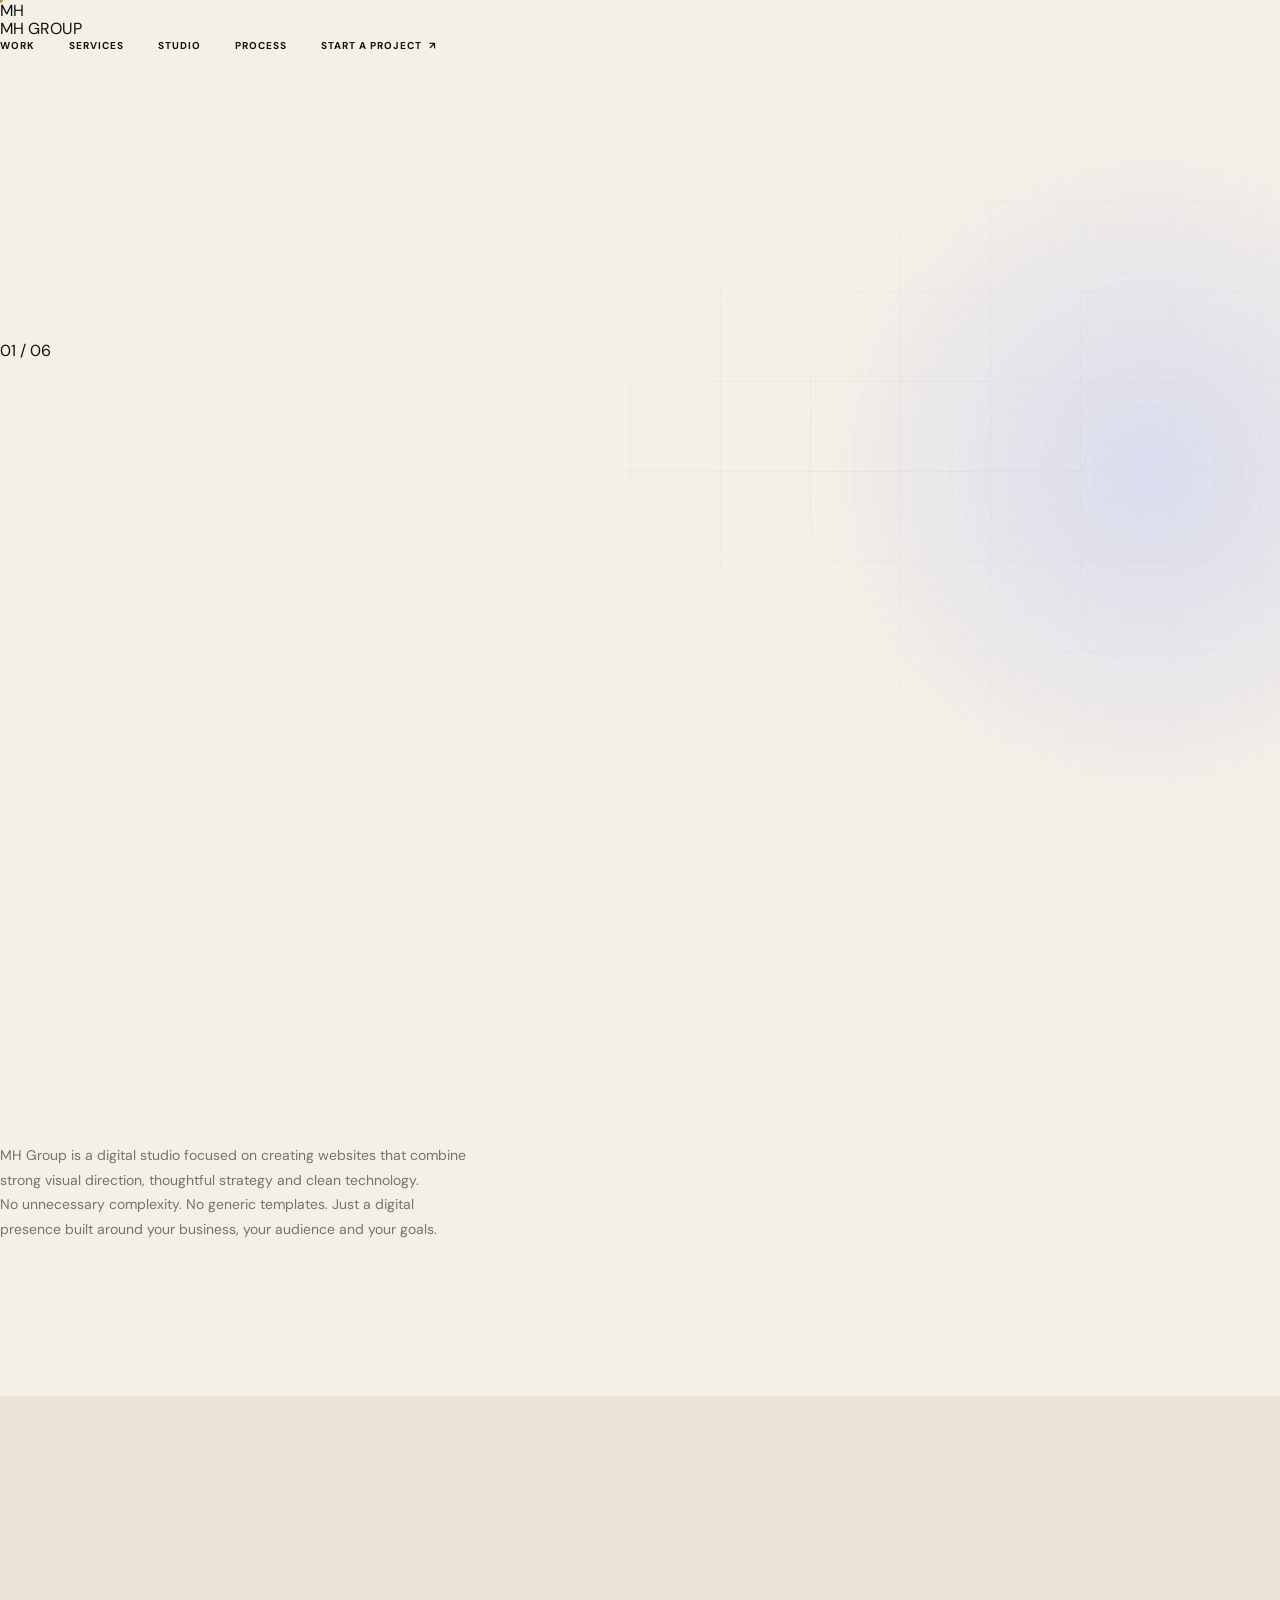
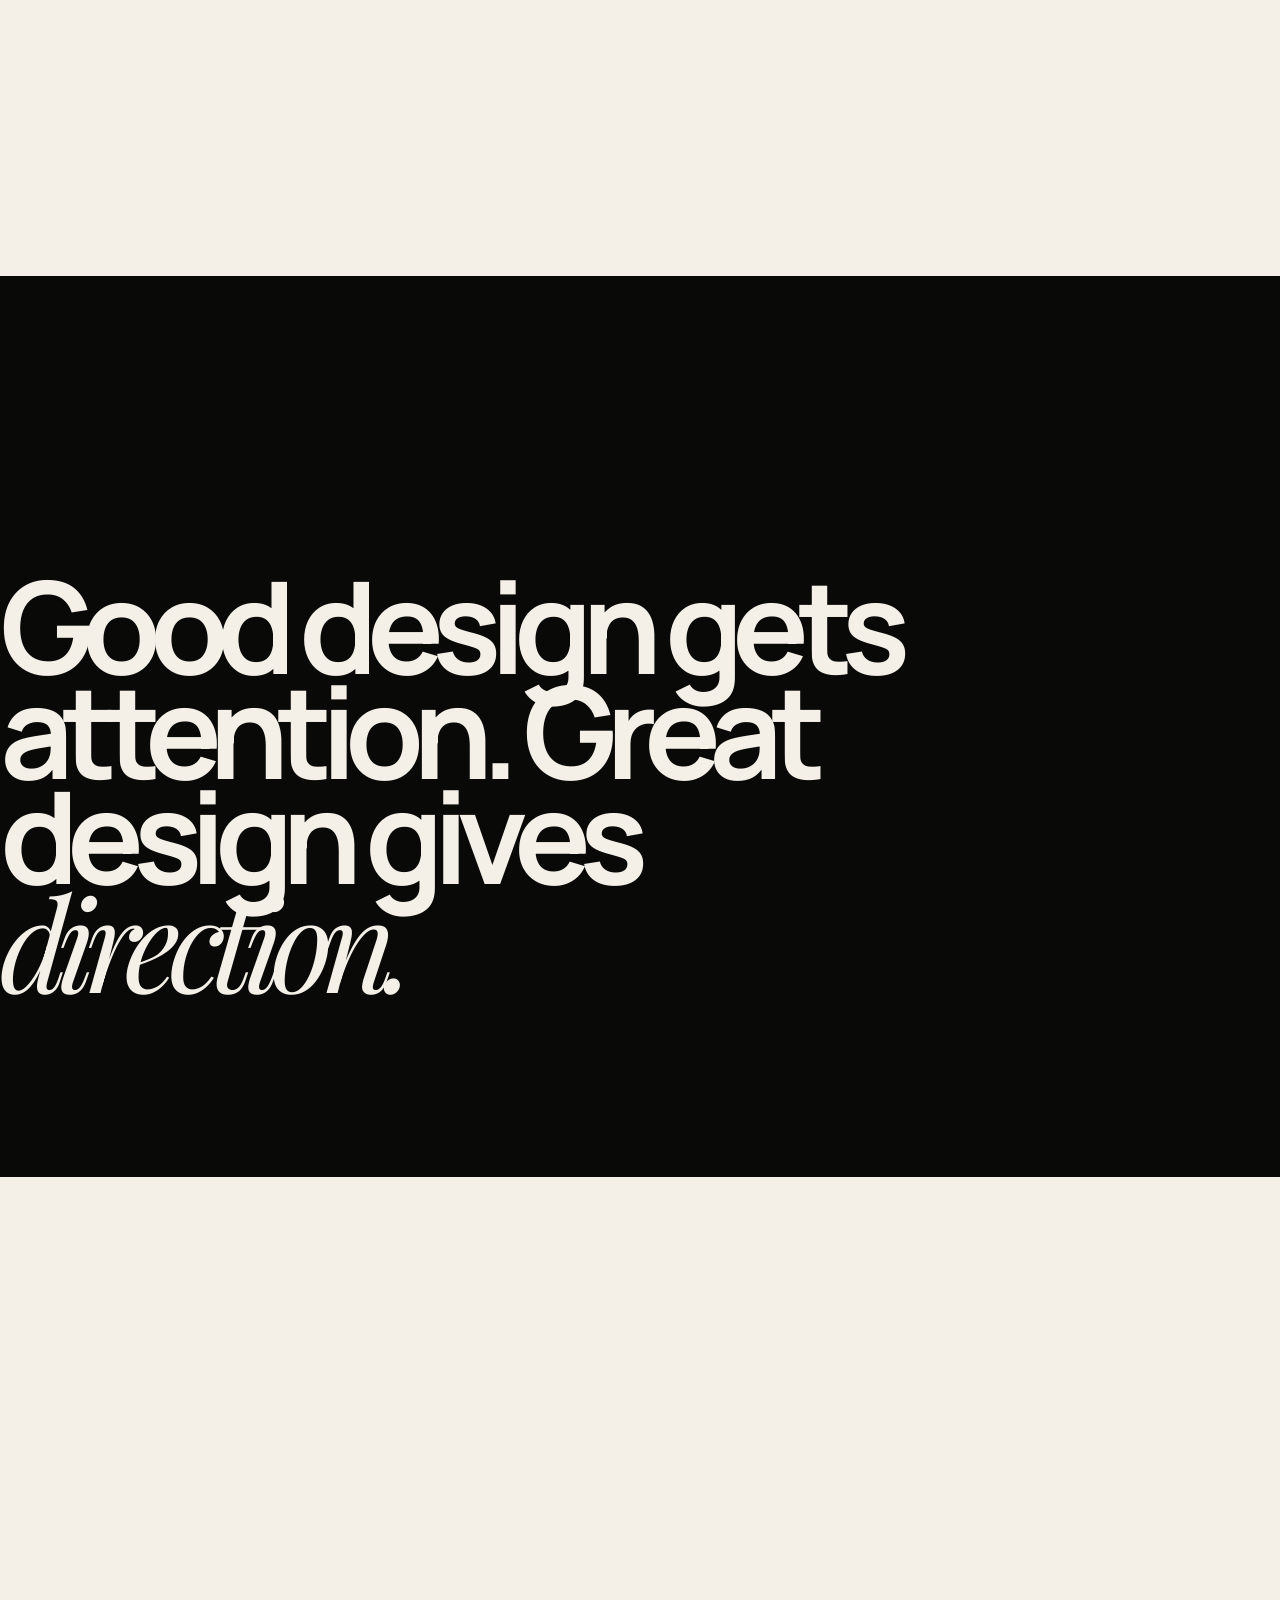
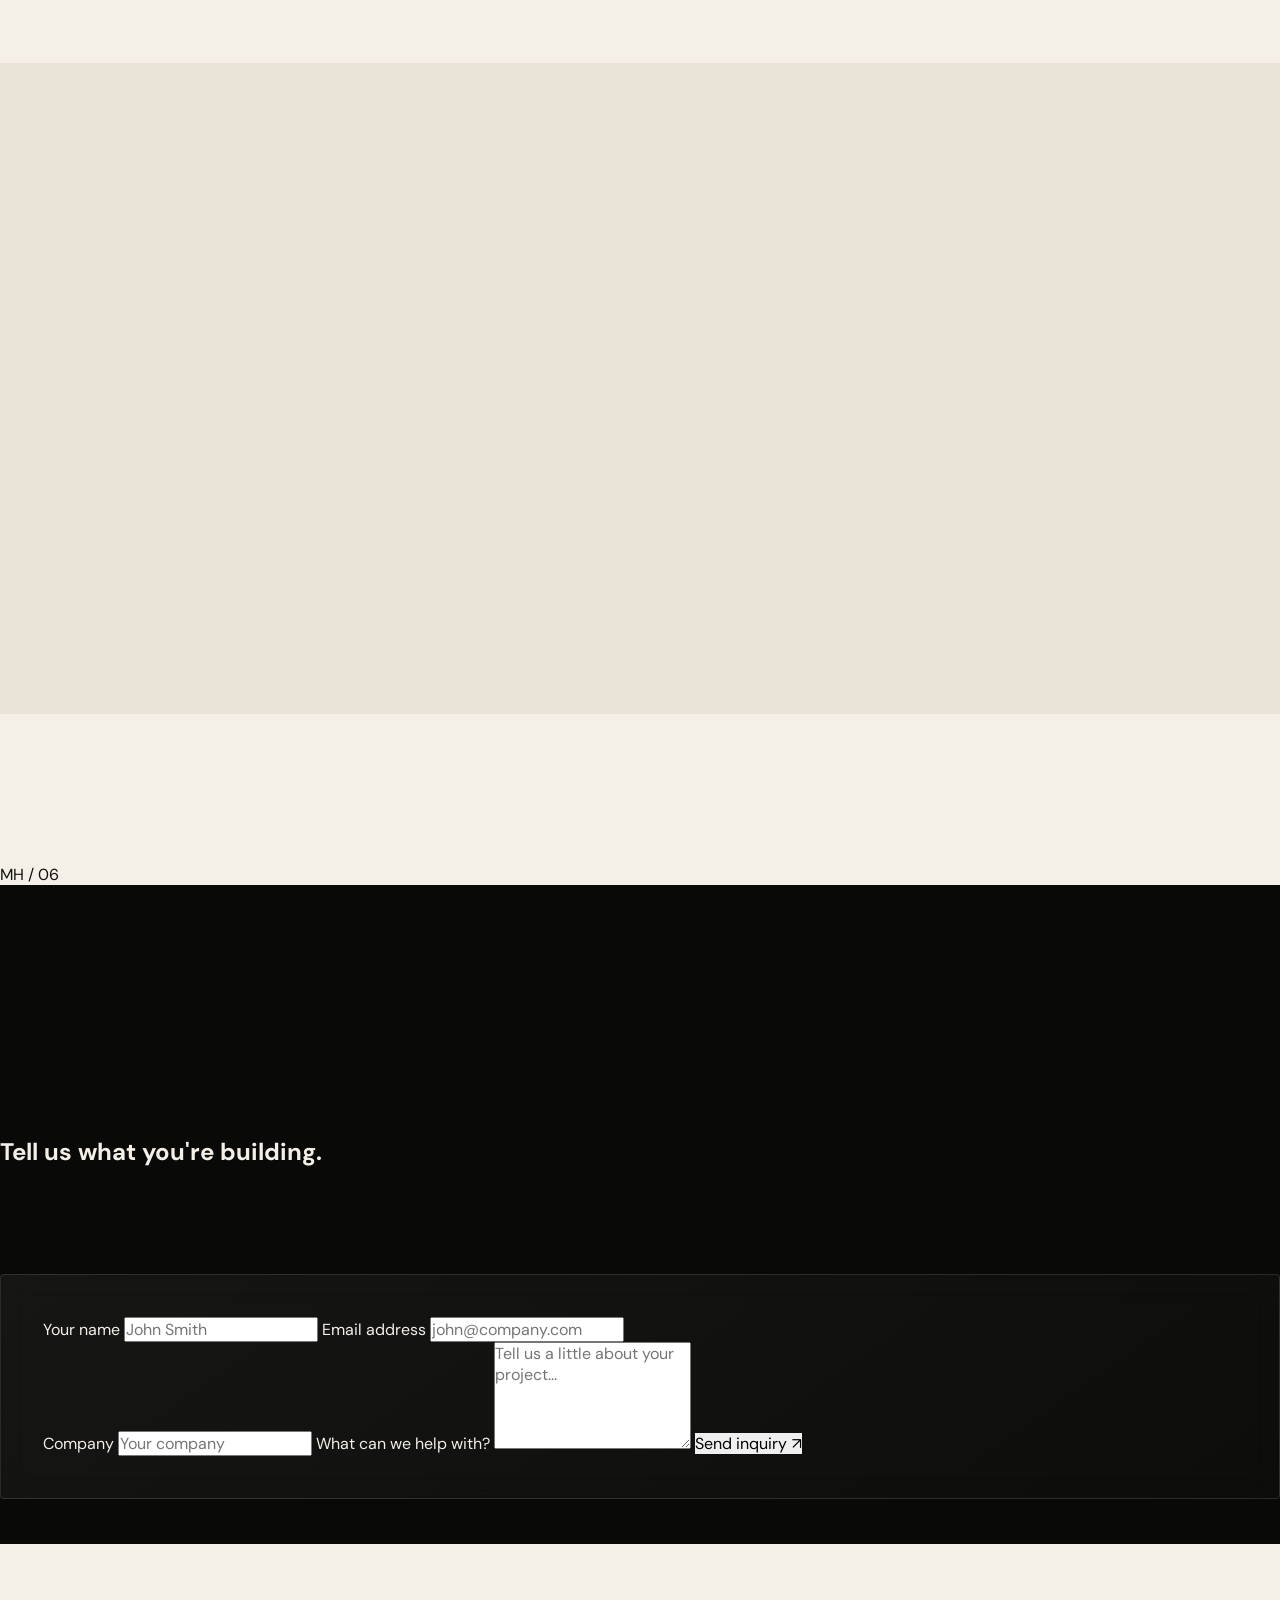
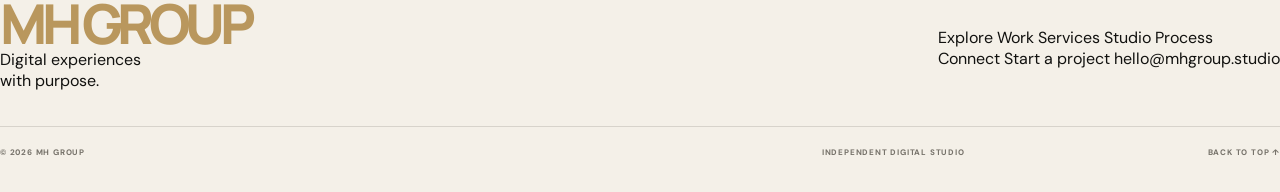
==== commit bbbd4ff9: "Update index.html" ====
--- a/index.html
+++ b/index.html
@@ -2,45 +2,29 @@
 <html lang="en">
 <head>
   <meta charset="UTF-8">
-  <meta name="viewport" content="width=device-width, initial-scale=1.0">
-
-  <title>MH Group — Digital Experiences With Intent</title>
+
+  <meta
+    name="viewport"
+    content="width=device-width, initial-scale=1.0"
+  >
 
   <meta
     name="description"
-    content="MH Group creates premium websites and digital experiences for ambitious businesses."
+    content="MH Group is a digital studio creating premium websites and digital experiences for ambitious businesses."
   >
 
-  <meta name="robots" content="index, follow">
-  <meta name="author" content="MH Group">
-  <meta name="theme-color" content="#0a0a09">
-
-  <link rel="canonical" href="https://minahossam.github.io/MH-Group/">
-
-  <meta property="og:type" content="website">
-  <meta property="og:title" content="MH Group — Digital Experiences With Intent">
   <meta
-    property="og:description"
-    content="Premium web design, development and digital solutions."
+    name="theme-color"
+    content="#0b0b0a"
   >
-  <meta property="og:url" content="https://minahossam.github.io/MH-Group/">
-  <meta property="og:site_name" content="MH Group">
-
-  <script type="application/ld+json">
-  {
-    "@context": "https://schema.org",
-    "@type": "Organization",
-    "name": "MH Group",
-    "url": "https://minahossam.github.io/MH-Group/",
-    "description": "MH Group creates premium websites and digital experiences for ambitious businesses."
-  }
-  </script>
+
+  <title>MH Group — Digital Experiences With Purpose</title>
 
   <link rel="preconnect" href="https://fonts.googleapis.com">
   <link rel="preconnect" href="https://fonts.gstatic.com" crossorigin>
 
   <link
-    href="https://fonts.googleapis.com/css2?family=DM+Sans:wght@400;500;600;700&family=Manrope:wght@400;500;600;700;800&family=Playfair+Display:ital,wght@400;500;600;700&display=swap"
+    href="https://fonts.googleapis.com/css2?family=DM+Sans:wght@400;500;600;700&family=Manrope:wght@400;500;600;700;800&family=Playfair+Display:ital,wght@0,400;0,500;1,400;1,500&display=swap"
     rel="stylesheet"
   >
 
@@ -49,128 +33,111 @@
 
 <body>
 
-  <div class="page-noise"></div>
-
-  <div class="cursor">
-    <span></span>
+  <!-- =====================================================
+       PRELOADER
+  ====================================================== -->
+
+  <div class="loader" id="loader">
+    <div class="loader-inner">
+      <span>MH</span>
+      <div class="loader-line">
+        <i></i>
+      </div>
+    </div>
   </div>
 
-  <div class="cursor-ring"></div>
+
+  <!-- =====================================================
+       CURSOR
+  ====================================================== -->
+
+  <div class="cursor" id="cursor"></div>
+  <div class="cursor-follower" id="cursorFollower"></div>
+
 
   <!-- =====================================================
        HEADER
   ====================================================== -->
 
-  <header class="site-header">
-
-    <div class="nav-shell">
-
-      <a href="#top" class="brand magnetic">
-
-        <span class="brand-symbol">
-          MH
-        </span>
-
-        <span class="brand-word">
-          GROUP
-        </span>
-
+  <header class="site-header" id="siteHeader">
+
+    <a href="#top" class="logo" aria-label="MH Group home">
+      <span class="logo-mark">MH</span>
+      <span class="logo-name">GROUP</span>
+    </a>
+
+    <nav class="desktop-nav" aria-label="Main navigation">
+
+      <a href="#work">Work</a>
+      <a href="#services">Services</a>
+      <a href="#studio">Studio</a>
+      <a href="#process">Process</a>
+
+      <a href="#contact" class="nav-contact">
+        Start a project
+        <span>↗</span>
       </a>
 
-
-      <nav class="desktop-nav">
+    </nav>
+
+    <button
+      class="menu-toggle"
+      id="menuToggle"
+      aria-label="Open navigation"
+      aria-expanded="false"
+    >
+      <span></span>
+      <span></span>
+    </button>
+
+  </header>
+
+
+  <!-- =====================================================
+       MOBILE NAV
+  ====================================================== -->
+
+  <div class="mobile-menu" id="mobileMenu">
+
+    <div class="mobile-menu-inner">
+
+      <div class="mobile-menu-top">
+        <span>MENU</span>
+        <span>MH GROUP</span>
+      </div>
+
+      <nav>
 
         <a href="#work">
-          <small>01</small>
+          <span>01</span>
           Work
         </a>
 
         <a href="#services">
-          <small>02</small>
+          <span>02</span>
           Services
         </a>
 
+        <a href="#studio">
+          <span>03</span>
+          Studio
+        </a>
+
         <a href="#process">
-          <small>03</small>
+          <span>04</span>
           Process
         </a>
 
-        <a href="#about">
-          <small>04</small>
-          About
-        </a>
-
-      </nav>
-
-
-      <a href="#contact" class="nav-cta magnetic">
-
-        <span>Start a project</span>
-
-        <i>↗</i>
-
-      </a>
-
-
-      <button
-        class="menu-toggle"
-        type="button"
-        aria-label="Open menu"
-        aria-expanded="false"
-      >
-        <span></span>
-        <span></span>
-      </button>
-
-    </div>
-
-  </header>
-
-
-  <!-- =====================================================
-       MOBILE MENU
-  ====================================================== -->
-
-  <div class="mobile-menu">
-
-    <div class="mobile-menu-inner">
-
-      <div class="mobile-menu-top">
-        <span>MH GROUP</span>
-        <span>MENU</span>
-      </div>
-
-      <nav>
-
-        <a href="#work">
-          <small>01</small>
-          Work
-        </a>
-
-        <a href="#services">
-          <small>02</small>
-          Services
-        </a>
-
-        <a href="#process">
-          <small>03</small>
-          Process
-        </a>
-
-        <a href="#about">
-          <small>04</small>
-          About
-        </a>
-
         <a href="#contact">
-          <small>05</small>
+          <span>05</span>
           Contact
         </a>
 
       </nav>
 
-      <div class="mobile-menu-footer">
-        Digital experiences with intent.
+      <div class="mobile-menu-bottom">
+        <span>Digital studio</span>
+        <span>2026</span>
       </div>
 
     </div>
@@ -178,105 +145,607 @@
   </div>
 
 
+  <!-- =====================================================
+       MAIN
+  ====================================================== -->
+
   <main id="top">
 
 
-    <!-- =====================================================
+    <!-- ===================================================
          HERO
-    ====================================================== -->
+    ==================================================== -->
 
     <section class="hero">
 
       <div class="hero-grid"></div>
 
-      <div class="hero-glow"></div>
-
-      <div class="hero-orb hero-orb-one"></div>
-      <div class="hero-orb hero-orb-two"></div>
-
-      <div class="hero-cross hero-cross-one"></div>
-      <div class="hero-cross hero-cross-two"></div>
-
-      <div class="hero-inner">
-
-        <div class="hero-meta">
-
-          <div class="hero-status">
-            <span class="status-dot"></span>
-            Independent digital studio
+      <div class="hero-glow hero-glow-one"></div>
+      <div class="hero-glow hero-glow-two"></div>
+
+      <div class="hero-top">
+
+        <div class="hero-kicker reveal">
+          <span class="kicker-dot"></span>
+          Independent digital studio
+        </div>
+
+        <div class="hero-location reveal">
+          <span>US / EU</span>
+          <span class="location-line"></span>
+          <span>Worldwide</span>
+        </div>
+
+      </div>
+
+
+      <div class="hero-content">
+
+        <p class="hero-eyebrow reveal">
+          Strategy · Design · Development
+        </p>
+
+        <h1 class="hero-title">
+
+          <span class="title-line reveal">
+            Digital
+          </span>
+
+          <span class="title-line title-indent reveal">
+            presence
+          </span>
+
+          <span class="title-line title-serif reveal">
+            with <em>purpose.</em>
+          </span>
+
+        </h1>
+
+        <div class="hero-bottom">
+
+          <p class="hero-description reveal">
+            We create high-end websites and digital experiences
+            for businesses ready to look as good online as they
+            are in the real world.
+          </p>
+
+          <a href="#work" class="hero-scroll reveal">
+            <span>Explore our work</span>
+            <i>↓</i>
+          </a>
+
+        </div>
+
+      </div>
+
+
+      <div class="hero-number">
+        <span>01</span>
+        <span>/</span>
+        <span>06</span>
+      </div>
+
+      <div class="hero-orbit orbit-one"></div>
+      <div class="hero-orbit orbit-two"></div>
+
+    </section>
+
+
+    <!-- ===================================================
+         INTRO
+    ==================================================== -->
+
+    <section class="intro section">
+
+      <div class="section-label reveal">
+        <span>01</span>
+        <span>What we do</span>
+      </div>
+
+      <div class="intro-content">
+
+        <h2 class="section-heading reveal">
+          Your website should
+          <span class="serif">work harder.</span>
+        </h2>
+
+        <div class="intro-copy reveal">
+
+          <p>
+            MH Group is a digital studio focused on creating
+            websites that combine strong visual direction,
+            thoughtful strategy and clean technology.
+          </p>
+
+          <p>
+            No unnecessary complexity. No generic templates.
+            Just a digital presence built around your business,
+            your audience and your goals.
+          </p>
+
+        </div>
+
+      </div>
+
+      <div class="intro-line"></div>
+
+    </section>
+
+
+    <!-- ===================================================
+         WORK
+    ==================================================== -->
+
+    <section class="work section" id="work">
+
+      <div class="section-label reveal">
+        <span>02</span>
+        <span>Selected work</span>
+      </div>
+
+      <div class="work-header">
+
+        <h2 class="section-heading reveal">
+          Selected
+          <span class="serif">work.</span>
+        </h2>
+
+        <p class="work-intro reveal">
+          A selection of digital experiences created across
+          industries, markets and business models.
+        </p>
+
+      </div>
+
+
+      <div class="projects">
+
+
+        <!-- PROJECT 01 -->
+
+        <article class="project project-large reveal">
+
+          <a
+            href="https://thomaspools.us/"
+            target="_blank"
+            rel="noopener noreferrer"
+            class="project-link"
+          >
+
+            <div class="project-image project-pool">
+
+              <div class="project-image-overlay"></div>
+
+              <div class="project-meta">
+                <span>01 / 07</span>
+                <span>Home Services</span>
+              </div>
+
+              <div class="project-arrow">
+                ↗
+              </div>
+
+              <div class="project-placeholder">
+                <span>THOMAS</span>
+                <strong>POOLS</strong>
+              </div>
+
+            </div>
+
+            <div class="project-info">
+
+              <div>
+                <h3>Thomas Pools</h3>
+                <p>Web Design · Development</p>
+              </div>
+
+              <span class="project-view">
+                View project ↗
+              </span>
+
+            </div>
+
+          </a>
+
+        </article>
+
+
+        <!-- PROJECT 02 -->
+
+        <article class="project reveal">
+
+          <a
+            href="https://platinumrides.ca/"
+            target="_blank"
+            rel="noopener noreferrer"
+            class="project-link"
+          >
+
+            <div class="project-image project-luxury">
+
+              <div class="project-image-overlay"></div>
+
+              <div class="project-meta">
+                <span>02 / 07</span>
+                <span>Luxury Service</span>
+              </div>
+
+              <div class="project-arrow">
+                ↗
+              </div>
+
+              <div class="project-placeholder">
+                <small>PLATINUM</small>
+                <strong>RIDES</strong>
+              </div>
+
+            </div>
+
+            <div class="project-info">
+
+              <div>
+                <h3>Platinum Rides</h3>
+                <p>Art Direction · Web Design</p>
+              </div>
+
+              <span class="project-view">
+                View project ↗
+              </span>
+
+            </div>
+
+          </a>
+
+        </article>
+
+
+        <!-- PROJECT 03 -->
+
+        <article class="project reveal">
+
+          <a
+            href="https://realtorontheriviera.com/"
+            target="_blank"
+            rel="noopener noreferrer"
+            class="project-link"
+          >
+
+            <div class="project-image project-realestate">
+
+              <div class="project-image-overlay"></div>
+
+              <div class="project-meta">
+                <span>03 / 07</span>
+                <span>Real Estate</span>
+              </div>
+
+              <div class="project-arrow">
+                ↗
+              </div>
+
+              <div class="project-placeholder">
+                <small>RIVIERA</small>
+                <strong>REAL ESTATE</strong>
+              </div>
+
+            </div>
+
+            <div class="project-info">
+
+              <div>
+                <h3>Realtor on the Riviera</h3>
+                <p>Strategy · Design · Development</p>
+              </div>
+
+              <span class="project-view">
+                View project ↗
+              </span>
+
+            </div>
+
+          </a>
+
+        </article>
+
+
+        <!-- PROJECT 04 -->
+
+        <article class="project project-large reveal">
+
+          <a
+            href="https://bioflexaesthetics.com/"
+            target="_blank"
+            rel="noopener noreferrer"
+            class="project-link"
+          >
+
+            <div class="project-image project-medical">
+
+              <div class="project-image-overlay"></div>
+
+              <div class="project-meta">
+                <span>04 / 07</span>
+                <span>Healthcare</span>
+              </div>
+
+              <div class="project-arrow">
+                ↗
+              </div>
+
+              <div class="project-placeholder">
+                <span>BIOFLEX</span>
+                <strong>AESTHETICS</strong>
+              </div>
+
+            </div>
+
+            <div class="project-info">
+
+              <div>
+                <h3>BioFlex Aesthetics</h3>
+                <p>Digital Direction · Web Design</p>
+              </div>
+
+              <span class="project-view">
+                View project ↗
+              </span>
+
+            </div>
+
+          </a>
+
+        </article>
+
+
+        <!-- PROJECT 05 -->
+
+        <article class="project reveal">
+
+          <a
+            href="https://innovationdepot.org/"
+            target="_blank"
+            rel="noopener noreferrer"
+            class="project-link"
+          >
+
+            <div class="project-image project-corporate">
+
+              <div class="project-image-overlay"></div>
+
+              <div class="project-meta">
+                <span>05 / 07</span>
+                <span>Organization</span>
+              </div>
+
+              <div class="project-arrow">
+                ↗
+              </div>
+
+              <div class="project-placeholder">
+                <small>INNOVATION</small>
+                <strong>DEPOT</strong>
+              </div>
+
+            </div>
+
+            <div class="project-info">
+
+              <div>
+                <h3>Innovation Depot</h3>
+                <p>Digital Experience · Development</p>
+              </div>
+
+              <span class="project-view">
+                View project ↗
+              </span>
+
+            </div>
+
+          </a>
+
+        </article>
+
+
+        <!-- PROJECT 06 -->
+
+        <article class="project reveal">
+
+          <a
+            href="https://virpa.ai/"
+            target="_blank"
+            rel="noopener noreferrer"
+            class="project-link"
+          >
+
+            <div class="project-image project-tech">
+
+              <div class="project-image-overlay"></div>
+
+              <div class="project-meta">
+                <span>06 / 07</span>
+                <span>SaaS / AI</span>
+              </div>
+
+              <div class="project-arrow">
+                ↗
+              </div>
+
+              <div class="project-placeholder">
+                <small>VIRPA</small>
+                <strong>AI</strong>
+              </div>
+
+            </div>
+
+            <div class="project-info">
+
+              <div>
+                <h3>Virpa</h3>
+                <p>Product Design · Web Development</p>
+              </div>
+
+              <span class="project-view">
+                View project ↗
+              </span>
+
+            </div>
+
+          </a>
+
+        </article>
+
+
+        <!-- PROJECT 07 -->
+
+        <article class="project project-last reveal">
+
+          <a
+            href="https://dataplux.com.au/"
+            target="_blank"
+            rel="noopener noreferrer"
+            class="project-link"
+          >
+
+            <div class="project-image project-data">
+
+              <div class="project-image-overlay"></div>
+
+              <div class="project-meta">
+                <span>07 / 07</span>
+                <span>Digital Services</span>
+              </div>
+
+              <div class="project-arrow">
+                ↗
+              </div>
+
+              <div class="project-placeholder">
+                <small>DATA</small>
+                <strong>PLUX</strong>
+              </div>
+
+            </div>
+
+            <div class="project-info">
+
+              <div>
+                <h3>DataPlux</h3>
+                <p>Brand Experience · Web Design</p>
+              </div>
+
+              <span class="project-view">
+                View project ↗
+              </span>
+
+            </div>
+
+          </a>
+
+        </article>
+
+      </div>
+
+    </section>
+
+
+    <!-- ===================================================
+         SERVICES
+    ==================================================== -->
+
+    <section class="services section dark-section" id="services">
+
+      <div class="section-label section-label-light reveal">
+        <span>03</span>
+        <span>Services</span>
+      </div>
+
+      <div class="services-intro">
+
+        <h2 class="section-heading light reveal">
+          Built around
+          <span class="serif">your goals.</span>
+        </h2>
+
+        <p class="reveal">
+          From first idea to final launch, we bring together
+          strategy, design and development into one focused
+          process.
+        </p>
+
+      </div>
+
+
+      <div class="service-list">
+
+
+        <div class="service-item reveal">
+
+          <div class="service-number">01</div>
+
+          <div class="service-main">
+            <h3>Strategy</h3>
+
+            <p>
+              We clarify your positioning, audience and digital
+              goals before design begins.
+            </p>
           </div>
 
-          <div class="hero-meta-right">
-            <span>EST. 2026</span>
-            <span>GLOBAL / REMOTE</span>
+          <div class="service-icon">↗</div>
+
+        </div>
+
+
+        <div class="service-item reveal">
+
+          <div class="service-number">02</div>
+
+          <div class="service-main">
+            <h3>Web Design</h3>
+
+            <p>
+              High-end interfaces with strong typography,
+              visual hierarchy and a clear user journey.
+            </p>
           </div>
 
-        </div>
-
-
-        <div class="hero-main">
-
-          <div class="hero-overline">
-            <span>Web design</span>
-            <b>×</b>
-            <span>Digital solutions</span>
+          <div class="service-icon">↗</div>
+
+        </div>
+
+
+        <div class="service-item reveal">
+
+          <div class="service-number">03</div>
+
+          <div class="service-main">
+            <h3>Development</h3>
+
+            <p>
+              Fast, responsive and reliable websites engineered
+              to perform beautifully across devices.
+            </p>
           </div>
 
-
-          <h1 class="hero-title">
-
-            <span class="hero-title-line line-one">
-              Digital
-            </span>
-
-            <span class="hero-title-line line-two">
-              <em>presence</em>
-            </span>
-
-            <span class="hero-title-line line-three">
-              with intent<span class="accent-dot">.</span>
-            </span>
-
-          </h1>
-
-
-          <div class="hero-lower">
-
-            <div class="hero-intro">
-
-              <p>
-                We design and build refined digital experiences
-                for businesses that want to move with purpose.
-              </p>
-
-            </div>
-
-
-            <a href="#work" class="hero-scroll magnetic">
-
-              <span class="scroll-circle">
-                ↓
-              </span>
-
-              <span class="scroll-text">
-                Explore<br>
-                selected work
-              </span>
-
-            </a>
-
+          <div class="service-icon">↗</div>
+
+        </div>
+
+
+        <div class="service-item reveal">
+
+          <div class="service-number">04</div>
+
+          <div class="service-main">
+            <h3>Digital Direction</h3>
+
+            <p>
+              A consistent digital experience that gives your
+              brand a stronger presence online.
+            </p>
           </div>
 
-        </div>
-
-
-        <div class="hero-bottom">
-
-          <span>SCROLL TO EXPLORE</span>
-
-          <div class="hero-rule"></div>
-
-          <span>01 / 05</span>
+          <div class="service-icon">↗</div>
 
         </div>
 
@@ -285,1080 +754,308 @@
     </section>
 
 
-    <!-- =====================================================
-         INTRO
-    ====================================================== -->
-
-    <section class="intro section">
-
-      <div class="container">
-
-        <div class="section-top">
-
-          <div class="section-index">
-            <span>01</span>
-            <span>Perspective</span>
+    <!-- ===================================================
+         STATEMENT
+    ==================================================== -->
+
+    <section class="statement section">
+
+      <div class="statement-mark reveal">
+        MH
+      </div>
+
+      <div class="statement-content">
+
+        <p class="statement-small reveal">
+          Our philosophy
+        </p>
+
+        <h2 class="statement-heading reveal">
+          Good design gets
+          <span>attention.</span>
+          Great design gives
+          <em>direction.</em>
+        </h2>
+
+      </div>
+
+    </section>
+
+
+    <!-- ===================================================
+         STUDIO
+    ==================================================== -->
+
+    <section class="studio section" id="studio">
+
+      <div class="section-label reveal">
+        <span>04</span>
+        <span>The studio</span>
+      </div>
+
+      <div class="studio-grid">
+
+        <div class="studio-heading">
+
+          <h2 class="section-heading reveal">
+            Small team.
+            <span class="serif">Big thinking.</span>
+          </h2>
+
+        </div>
+
+
+        <div class="studio-copy">
+
+          <p class="studio-lead reveal">
+            MH Group is an independent digital studio built
+            around a simple idea: exceptional digital work
+            doesn't need a complicated process.
+          </p>
+
+          <p class="reveal">
+            We work with a flexible network of designers,
+            developers and creative specialists, assembling
+            the right team around each project.
+          </p>
+
+          <p class="reveal">
+            That means less overhead, fewer layers and more
+            attention on the thing that matters — creating
+            something your business can be proud of.
+          </p>
+
+          <a href="#contact" class="text-link reveal">
+            Let's build something
+            <span>↗</span>
+          </a>
+
+        </div>
+
+      </div>
+
+    </section>
+
+
+    <!-- ===================================================
+         PROCESS
+    ==================================================== -->
+
+    <section class="process section" id="process">
+
+      <div class="section-label reveal">
+        <span>05</span>
+        <span>Our process</span>
+      </div>
+
+      <div class="process-header">
+
+        <h2 class="section-heading reveal">
+          Simple by
+          <span class="serif">design.</span>
+        </h2>
+
+        <p class="reveal">
+          A focused process designed to keep projects clear,
+          efficient and moving forward.
+        </p>
+
+      </div>
+
+
+      <div class="process-grid">
+
+
+        <div class="process-card reveal">
+
+          <span>01</span>
+
+          <h3>Discover</h3>
+
+          <p>
+            We learn about your business, audience,
+            competitors and goals.
+          </p>
+
+        </div>
+
+
+        <div class="process-card reveal">
+
+          <span>02</span>
+
+          <h3>Define</h3>
+
+          <p>
+            We turn the information into a clear creative
+            direction and project plan.
+          </p>
+
+        </div>
+
+
+        <div class="process-card reveal">
+
+          <span>03</span>
+
+          <h3>Create</h3>
+
+          <p>
+            Design and development come together to create
+            the finished digital experience.
+          </p>
+
+        </div>
+
+
+        <div class="process-card reveal">
+
+          <span>04</span>
+
+          <h3>Launch</h3>
+
+          <p>
+            We test, refine and prepare everything for a
+            confident launch.
+          </p>
+
+        </div>
+
+      </div>
+
+    </section>
+
+
+    <!-- ===================================================
+         CTA
+    ==================================================== -->
+
+    <section class="cta">
+
+      <div class="cta-noise"></div>
+
+      <div class="cta-inner">
+
+        <p class="cta-kicker reveal">
+          Have a project in mind?
+        </p>
+
+        <h2 class="cta-title reveal">
+          Let's make your
+          <span>next move</span>
+          count.
+        </h2>
+
+        <a href="#contact" class="cta-button reveal">
+          <span>Start a conversation</span>
+          <i>↗</i>
+        </a>
+
+      </div>
+
+      <div class="cta-corner">
+        MH / 06
+      </div>
+
+    </section>
+
+
+    <!-- ===================================================
+         CONTACT
+    ==================================================== -->
+
+    <section class="contact section dark-section" id="contact">
+
+      <div class="section-label section-label-light reveal">
+        <span>06</span>
+        <span>Contact</span>
+      </div>
+
+      <div class="contact-grid">
+
+        <div class="contact-copy">
+
+          <h2 class="contact-heading reveal">
+            Tell us what
+            <span>you're building.</span>
+          </h2>
+
+          <p class="reveal">
+            Have a new website in mind, an existing site that
+            needs a rethink, or simply an idea you want to
+            explore?
+          </p>
+
+          <div class="contact-details reveal">
+
+            <span>Based worldwide</span>
+            <span>Working across US / EU</span>
+
           </div>
 
-          <span class="section-side-label">
-            HOW WE THINK
-          </span>
-
-        </div>
-
-
-        <div class="intro-grid">
-
-          <div class="intro-title-wrap">
-
-            <div class="mini-line"></div>
-
-            <h2>
-              Make it
-              <br>
-              <em>matter.</em>
-            </h2>
-
-          </div>
-
-
-          <div class="intro-copy">
-
-            <p class="intro-lead">
-              Good digital design is not about adding more.
-              It's about making the right things impossible to miss.
-            </p>
-
-            <p>
-              MH Group creates websites that combine strategic
-              thinking, distinctive visual direction, and careful
-              digital execution.
-            </p>
-
-            <a href="#about" class="text-link magnetic">
-              <span>Discover our approach</span>
-              <i>↗</i>
-            </a>
-
-          </div>
-
-        </div>
-
-      </div>
-
-    </section>
-
-
-    <!-- =====================================================
-         WORK
-    ====================================================== -->
-
-    <section class="work section" id="work">
-
-      <div class="container">
-
-        <div class="section-top work-heading">
-
-          <div class="section-index">
-            <span>02</span>
-            <span>Selected work</span>
-          </div>
-
-          <p>
-            A selection of digital experiences across
-            different industries and ambitions.
-          </p>
-
-        </div>
-
-      </div>
-
-
-      <div class="work-track-wrap">
-
-        <div class="work-track">
-
-
-          <!-- PROJECT 01 -->
-
-          <article class="project-card">
-
-            <a
-              href="https://thomaspools.us/"
-              target="_blank"
-              rel="noopener noreferrer"
-              class="project-link"
-            >
-
-              <div class="project-visual project-pool">
-
-                <div class="visual-noise"></div>
-
-                <div class="visual-ui">
-                  <span>THOMAS POOLS</span>
-                  <span>01 / 07</span>
-                </div>
-
-                <div class="visual-center">
-                  <span>THOMAS</span>
-                  <strong>POOLS</strong>
-                </div>
-
-                <div class="visual-bottom">
-                  PREMIUM POOL SERVICES
-                </div>
-
-              </div>
-
-
-              <div class="project-info">
-
-                <div>
-                  <span class="project-number">01</span>
-
-                  <h3>
-                    Thomas Pools
-                  </h3>
-                </div>
-
-                <div class="project-meta">
-                  <span>Home Services</span>
-                  <span>Web Design</span>
-                </div>
-
-                <span class="project-arrow">↗</span>
-
-              </div>
-
-            </a>
-
-          </article>
-
-
-          <!-- PROJECT 02 -->
-
-          <article class="project-card project-offset">
-
-            <a
-              href="https://platinumrides.ca/"
-              target="_blank"
-              rel="noopener noreferrer"
-              class="project-link"
-            >
-
-              <div class="project-visual project-rides">
-
-                <div class="visual-noise"></div>
-
-                <div class="visual-ui">
-                  <span>PLATINUM RIDES</span>
-                  <span>02 / 07</span>
-                </div>
-
-                <div class="visual-center">
-                  <span>PLATINUM</span>
-                  <strong>RIDES</strong>
-                </div>
-
-                <div class="visual-bottom">
-                  LUXURY TRANSPORTATION
-                </div>
-
-              </div>
-
-
-              <div class="project-info">
-
-                <div>
-                  <span class="project-number">02</span>
-
-                  <h3>
-                    Platinum Rides
-                  </h3>
-                </div>
-
-                <div class="project-meta">
-                  <span>Luxury Service</span>
-                  <span>Digital Experience</span>
-                </div>
-
-                <span class="project-arrow">↗</span>
-
-              </div>
-
-            </a>
-
-          </article>
-
-
-          <!-- PROJECT 03 -->
-
-          <article class="project-card">
-
-            <a
-              href="https://realtorontheriviera.com/"
-              target="_blank"
-              rel="noopener noreferrer"
-              class="project-link"
-            >
-
-              <div class="project-visual project-riviera">
-
-                <div class="visual-noise"></div>
-
-                <div class="visual-ui">
-                  <span>RIVIERA</span>
-                  <span>03 / 07</span>
-                </div>
-
-                <div class="visual-center">
-                  <span>REALTOR</span>
-                  <strong>RIVIERA</strong>
-                </div>
-
-                <div class="visual-bottom">
-                  REAL ESTATE / CÔTE D'AZUR
-                </div>
-
-              </div>
-
-
-              <div class="project-info">
-
-                <div>
-                  <span class="project-number">03</span>
-
-                  <h3>
-                    Realtor on the Riviera
-                  </h3>
-                </div>
-
-                <div class="project-meta">
-                  <span>Real Estate</span>
-                  <span>Brand Website</span>
-                </div>
-
-                <span class="project-arrow">↗</span>
-
-              </div>
-
-            </a>
-
-          </article>
-
-
-          <!-- PROJECT 04 -->
-
-          <article class="project-card project-offset">
-
-            <a
-              href="https://bioflexaesthetics.com/"
-              target="_blank"
-              rel="noopener noreferrer"
-              class="project-link"
-            >
-
-              <div class="project-visual project-bioflex">
-
-                <div class="visual-noise"></div>
-
-                <div class="visual-ui">
-                  <span>BIOFLEX</span>
-                  <span>04 / 07</span>
-                </div>
-
-                <div class="visual-center">
-                  <span>BIOFLEX</span>
-                  <strong>AESTHETICS</strong>
-                </div>
-
-                <div class="visual-bottom">
-                  HEALTH / AESTHETICS
-                </div>
-
-              </div>
-
-
-              <div class="project-info">
-
-                <div>
-                  <span class="project-number">04</span>
-
-                  <h3>
-                    BioFlex Aesthetics
-                  </h3>
-                </div>
-
-                <div class="project-meta">
-                  <span>Healthcare</span>
-                  <span>Web Design</span>
-                </div>
-
-                <span class="project-arrow">↗</span>
-
-              </div>
-
-            </a>
-
-          </article>
-
-
-          <!-- PROJECT 05 -->
-
-          <article class="project-card">
-
-            <a
-              href="https://innovationdepot.org/"
-              target="_blank"
-              rel="noopener noreferrer"
-              class="project-link"
-            >
-
-              <div class="project-visual project-depot">
-
-                <div class="visual-noise"></div>
-
-                <div class="visual-ui">
-                  <span>INNOVATION DEPOT</span>
-                  <span>05 / 07</span>
-                </div>
-
-                <div class="visual-center">
-                  <span>INNOVATION</span>
-                  <strong>DEPOT</strong>
-                </div>
-
-                <div class="visual-bottom">
-                  INNOVATION / COMMUNITY
-                </div>
-
-              </div>
-
-
-              <div class="project-info">
-
-                <div>
-                  <span class="project-number">05</span>
-
-                  <h3>
-                    Innovation Depot
-                  </h3>
-                </div>
-
-                <div class="project-meta">
-                  <span>Corporate</span>
-                  <span>Digital Platform</span>
-                </div>
-
-                <span class="project-arrow">↗</span>
-
-              </div>
-
-            </a>
-
-          </article>
-
-
-          <!-- PROJECT 06 -->
-
-          <article class="project-card project-offset">
-
-            <a
-              href="https://virpa.ai/"
-              target="_blank"
-              rel="noopener noreferrer"
-              class="project-link"
-            >
-
-              <div class="project-visual project-virpa">
-
-                <div class="visual-noise"></div>
-
-                <div class="visual-ui">
-                  <span>VIRPA</span>
-                  <span>06 / 07</span>
-                </div>
-
-                <div class="visual-center">
-                  <span>VIRPA</span>
-                  <strong>AI</strong>
-                </div>
-
-                <div class="visual-bottom">
-                  ARTIFICIAL INTELLIGENCE
-                </div>
-
-              </div>
-
-
-              <div class="project-info">
-
-                <div>
-                  <span class="project-number">06</span>
-
-                  <h3>
-                    Virpa
-                  </h3>
-                </div>
-
-                <div class="project-meta">
-                  <span>SaaS / AI</span>
-                  <span>Product Website</span>
-                </div>
-
-                <span class="project-arrow">↗</span>
-
-              </div>
-
-            </a>
-
-          </article>
-
-
-          <!-- PROJECT 07 -->
-
-          <article class="project-card">
-
-            <a
-              href="https://dataplux.com.au/"
-              target="_blank"
-              rel="noopener noreferrer"
-              class="project-link"
-            >
-
-              <div class="project-visual project-dataplux">
-
-                <div class="visual-noise"></div>
-
-                <div class="visual-ui">
-                  <span>DATAPLUX</span>
-                  <span>07 / 07</span>
-                </div>
-
-                <div class="visual-center">
-                  <span>DATA</span>
-                  <strong>PLUX</strong>
-                </div>
-
-                <div class="visual-bottom">
-                  DIGITAL / TECHNOLOGY
-                </div>
-
-              </div>
-
-
-              <div class="project-info">
-
-                <div>
-                  <span class="project-number">07</span>
-
-                  <h3>
-                    DataPlux
-                  </h3>
-                </div>
-
-                <div class="project-meta">
-                  <span>Technology</span>
-                  <span>B2B Website</span>
-                </div>
-
-                <span class="project-arrow">↗</span>
-
-              </div>
-
-            </a>
-
-          </article>
-
-
-        </div>
-
-      </div>
-
-
-      <div class="work-footer container">
-
-        <span>
-          DRAG / SCROLL
-        </span>
-
-        <div class="work-progress">
-          <span></span>
-        </div>
-
-        <span>
-          07 PROJECTS
-        </span>
-
-      </div>
-
-    </section>
-
-
-    <!-- =====================================================
-         STATEMENT
-    ====================================================== -->
-
-    <section class="statement">
-
-      <div class="statement-grid"></div>
-
-      <div class="statement-orb"></div>
-
-      <div class="container">
-
-        <div class="statement-top">
-          <span>MH / PHILOSOPHY</span>
-          <span>02 — 05</span>
-        </div>
-
-        <h2>
-          Less noise.
-          <br>
-          More <em>meaning.</em>
-        </h2>
-
-        <div class="statement-bottom">
-
-          <span>
-            Strategy
-          </span>
-
-          <span>
-            Design
-          </span>
-
-          <span>
-            Technology
-          </span>
-
-          <span>
-            Detail
-          </span>
-
-        </div>
-
-      </div>
-
-    </section>
-
-
-    <!-- =====================================================
-         SERVICES
-    ====================================================== -->
-
-    <section class="services section" id="services">
-
-      <div class="container">
-
-        <div class="section-top">
-
-          <div class="section-index">
-            <span>03</span>
-            <span>Capabilities</span>
-          </div>
-
-          <p>
-            Focused services for businesses that care about
-            how they are experienced online.
-          </p>
-
-        </div>
-
-
-        <div class="services-list">
-
-
-          <a href="#contact" class="service-row magnetic">
-
-            <span class="service-num">01</span>
-
-            <div class="service-title">
-              <h3>Web <em>Design</em></h3>
-
-              <p>
-                Visual direction, UX, structure and interfaces
-                built around your brand and your audience.
-              </p>
-            </div>
-
-            <span class="service-arrow">↗</span>
-
-          </a>
-
-
-          <a href="#contact" class="service-row magnetic">
-
-            <span class="service-num">02</span>
-
-            <div class="service-title">
-              <h3>Web <em>Development</em></h3>
-
-              <p>
-                Responsive, fast and carefully developed websites
-                that turn approved designs into working experiences.
-              </p>
-            </div>
-
-            <span class="service-arrow">↗</span>
-
-          </a>
-
-
-          <a href="#contact" class="service-row magnetic">
-
-            <span class="service-num">03</span>
-
-            <div class="service-title">
-              <h3>Digital <em>Solutions</em></h3>
-
-              <p>
-                Practical digital improvements that simplify,
-                clarify and strengthen your online presence.
-              </p>
-            </div>
-
-            <span class="service-arrow">↗</span>
-
-          </a>
-
-
-          <a href="#contact" class="service-row magnetic">
-
-            <span class="service-num">04</span>
-
-            <div class="service-title">
-              <h3>Ongoing <em>Support</em></h3>
-
-              <p>
-                Continued improvements, maintenance and updates
-                after your new website goes live.
-              </p>
-            </div>
-
-            <span class="service-arrow">↗</span>
-
-          </a>
-
-
-        </div>
-
-      </div>
-
-    </section>
-
-
-    <!-- =====================================================
-         PROCESS
-    ====================================================== -->
-
-    <section class="process section" id="process">
-
-      <div class="container">
-
-        <div class="section-top">
-
-          <div class="section-index">
-            <span>04</span>
-            <span>Process</span>
-          </div>
-
-          <p>
-            Clear thinking, clear communication and a
-            straightforward path from idea to launch.
-          </p>
-
-        </div>
-
-
-        <div class="process-layout">
-
-          <div class="process-intro">
-
-            <span class="process-big-number">
-              05
-            </span>
-
-            <h2>
-              One clear
-              <br>
-              <em>direction.</em>
-            </h2>
-
-          </div>
-
-
-          <div class="process-list">
-
-
-            <div class="process-item">
-
-              <span>01</span>
-
-              <div>
-                <h3>Discover</h3>
-                <p>
-                  We understand your business, audience,
-                  goals and the problem we're solving.
-                </p>
-              </div>
-
-              <i>↗</i>
-
-            </div>
-
-
-            <div class="process-item">
-
-              <span>02</span>
-
-              <div>
-                <h3>Define</h3>
-                <p>
-                  We establish the structure, content hierarchy
-                  and creative direction.
-                </p>
-              </div>
-
-              <i>↗</i>
-
-            </div>
-
-
-            <div class="process-item">
-
-              <span>03</span>
-
-              <div>
-                <h3>Design</h3>
-                <p>
-                  We transform the direction into a distinctive,
-                  intuitive visual experience.
-                </p>
-              </div>
-
-              <i>↗</i>
-
-            </div>
-
-
-            <div class="process-item">
-
-              <span>04</span>
-
-              <div>
-                <h3>Build</h3>
-                <p>
-                  The approved design becomes a responsive,
-                  functional and polished website.
-                </p>
-              </div>
-
-              <i>↗</i>
-
-            </div>
-
-
-            <div class="process-item">
-
-              <span>05</span>
-
-              <div>
-                <h3>Launch</h3>
-                <p>
-                  We test, refine and prepare everything
-                  for a confident launch.
-                </p>
-              </div>
-
-              <i>↗</i>
-
-            </div>
-
-
-          </div>
-
-        </div>
-
-      </div>
-
-    </section>
-
-
-    <!-- =====================================================
-         ABOUT
-    ====================================================== -->
-
-    <section class="about section" id="about">
-
-      <div class="container">
-
-        <div class="section-top">
-
-          <div class="section-index">
-            <span>05</span>
-            <span>About MH Group</span>
-          </div>
-
-          <span class="section-side-label">
-            SMALL STUDIO / SERIOUS INTENT
-          </span>
-
-        </div>
-
-
-        <div class="about-grid">
-
-          <div class="about-heading">
-
-            <div class="about-mark">
-              MH
-            </div>
-
-            <h2>
-              Small studio.
-              <br>
-              <em>Big attention.</em>
-            </h2>
-
-          </div>
-
-
-          <div class="about-content">
-
-            <p class="about-lead">
-              MH Group is an independent digital studio focused
-              on thoughtful websites and practical digital solutions.
-            </p>
-
-            <p>
-              We believe the best digital work comes from
-              combining a strong idea with careful execution.
-              No unnecessary complexity. No visual noise.
-              Just a clear direction carried through every detail.
-            </p>
-
-
-            <div class="about-details">
-
-              <div>
-                <span>Focus</span>
-                <strong>Digital experiences</strong>
-              </div>
-
-              <div>
-                <span>Model</span>
-                <strong>Lean / Global</strong>
-              </div>
-
-              <div>
-                <span>Approach</span>
-                <strong>Intentional</strong>
-              </div>
-
-            </div>
-
-          </div>
-
-        </div>
-
-      </div>
-
-    </section>
-
-
-    <!-- =====================================================
-         CTA
-    ====================================================== -->
-
-    <section class="cta-band">
-
-      <div class="cta-orb"></div>
-
-      <div class="container">
-
-        <div class="cta-inner">
-
-          <span class="cta-small">
-            HAVE SOMETHING IN MIND?
-          </span>
-
-          <h2>
-            Let's make
-            <em>it matter.</em>
-          </h2>
-
-          <a href="#contact" class="cta-button magnetic">
-
-            <span>Start a conversation</span>
-
-            <i>↗</i>
-
-          </a>
-
-        </div>
-
-      </div>
-
-    </section>
-
-
-    <!-- =====================================================
-         CONTACT
-    ====================================================== -->
-
-    <section class="contact section" id="contact">
-
-      <div class="contact-orbit"></div>
-
-      <div class="container">
-
-        <div class="contact-top">
-
-          <div class="section-index light">
-            <span>06</span>
-            <span>Start a project</span>
-          </div>
-
-          <span class="contact-status">
-            OPEN FOR SELECT PROJECTS
-          </span>
-
-        </div>
-
-
-        <div class="contact-heading">
-
-          <h2>
-            Tell us what
-            <br>
-            you're <em>building.</em>
-          </h2>
-
-          <p>
-            Tell us about your business, your goals,
-            or the digital problem you want to solve.
-          </p>
-
         </div>
 
 
         <form
-          class="contact-form"
+          class="contact-form reveal"
           action="https://formspree.io/f/xzezeejq"
           method="POST"
         >
 
-          <div class="form-grid">
-
-            <div class="form-field">
-
-              <label for="name">
-                Your name
-              </label>
+          <div class="form-row">
+
+            <label>
+              <span>Your name</span>
 
               <input
-                id="name"
+                type="text"
                 name="name"
-                type="text"
                 placeholder="John Smith"
                 required
               >
 
-            </div>
-
-
-            <div class="form-field">
-
-              <label for="email">
-                Email address
-              </label>
+            </label>
+
+            <label>
+              <span>Email address</span>
 
               <input
-                id="email"
+                type="email"
                 name="email"
-                type="email"
                 placeholder="john@company.com"
                 required
               >
 
-            </div>
-
-
-            <div class="form-field">
-
-              <label for="company">
-                Company
-              </label>
-
-              <input
-                id="company"
-                name="company"
-                type="text"
-                placeholder="Your company"
-              >
-
-            </div>
-
-
-            <div class="form-field">
-
-              <label for="service">
-                What do you need?
-              </label>
-
-              <select
-                id="service"
-                name="service"
-                required
-              >
-
-                <option value="" selected disabled>
-                  Select a service
-                </option>
-
-                <option value="Web Design">
-                  Web Design
-                </option>
-
-                <option value="Web Development">
-                  Web Development
-                </option>
-
-                <option value="Digital Solutions">
-                  Digital Solutions
-                </option>
-
-                <option value="Ongoing Support">
-                  Ongoing Support
-                </option>
-
-                <option value="Other">
-                  Something else
-                </option>
-
-              </select>
-
-            </div>
-
-
-            <div class="form-field form-full">
-
-              <label for="message">
-                Tell us about the project
-              </label>
-
-              <textarea
-                id="message"
-                name="message"
-                rows="6"
-                placeholder="What are you looking to build, improve or solve?"
-                required
-              ></textarea>
-
-            </div>
+            </label>
 
           </div>
+
+
+          <label>
+
+            <span>Company</span>
+
+            <input
+              type="text"
+              name="company"
+              placeholder="Your company"
+            >
+
+          </label>
+
+
+          <label>
+
+            <span>What can we help with?</span>
+
+            <textarea
+              name="message"
+              rows="5"
+              placeholder="Tell us a little about your project..."
+              required
+            ></textarea>
+
+          </label>
 
 
           <input
@@ -1367,37 +1064,15 @@
             value="New MH Group Project Inquiry"
           >
 
-
-          <button
-            type="submit"
-            class="submit-button magnetic"
-          >
-
-            <span>
-              Send project inquiry
-            </span>
+          <button type="submit" class="form-submit">
+
+            <span>Send inquiry</span>
 
             <i>↗</i>
 
           </button>
 
-
-          <p class="form-note">
-            Your information is used only to respond to your inquiry.
-          </p>
-
         </form>
-
-
-        <div class="contact-footer">
-
-          <span>MH GROUP</span>
-
-          <span>WEB DESIGN / DIGITAL SOLUTIONS</span>
-
-          <span>2026</span>
-
-        </div>
 
       </div>
 
@@ -1412,37 +1087,67 @@
 
   <footer class="footer">
 
-    <div class="container">
-
-      <div class="footer-top">
-
-        <div class="footer-logo">
-          MH<span>.</span>
-        </div>
-
-        <a href="#top" class="back-top magnetic">
-          Back to top
-          <i>↑</i>
+    <div class="footer-top">
+
+      <div class="footer-brand">
+
+        <a href="#top" class="logo footer-logo">
+          <span class="logo-mark">MH</span>
+          <span class="logo-name">GROUP</span>
         </a>
 
-      </div>
-
-
-      <div class="footer-bottom">
-
-        <span>
-          © <span id="year"></span> MH Group
-        </span>
-
-        <span>
-          Digital experiences with intent.
-        </span>
-
-        <span>
-          All rights reserved.
-        </span>
-
-      </div>
+        <p>
+          Digital experiences
+          <br>
+          with purpose.
+        </p>
+
+      </div>
+
+
+      <div class="footer-links">
+
+        <div>
+
+          <span class="footer-label">Explore</span>
+
+          <a href="#work">Work</a>
+          <a href="#services">Services</a>
+          <a href="#studio">Studio</a>
+          <a href="#process">Process</a>
+
+        </div>
+
+
+        <div>
+
+          <span class="footer-label">Connect</span>
+
+          <a href="#contact">Start a project</a>
+          <a href="mailto:hello@mhgroup.studio">
+            hello@mhgroup.studio
+          </a>
+
+        </div>
+
+      </div>
+
+    </div>
+
+
+    <div class="footer-bottom">
+
+      <span>
+        © <span id="year"></span> MH Group
+      </span>
+
+      <span>
+        Independent digital studio
+      </span>
+
+      <a href="#top">
+        Back to top ↑
+      </a>
 
     </div>
 
--- a/style.css
+++ b/style.css
@@ -1,20 +1,24 @@
 :root {
-  --black: #0f0f0d;
-  --black-soft: #171714;
-  --charcoal: #242420;
+  --black: #090908;
+  --black-2: #0e0e0c;
+  --black-3: #151512;
 
   --cream: #f4f0e8;
   --cream-2: #e9e3d8;
-  --white: #fffdf8;
-
-  --gold: #b7955c;
-  --gold-light: #ceb27f;
-
-  --text: #181816;
-  --muted: #706d65;
-
-  --line: rgba(24, 24, 22, 0.13);
-  --line-light: rgba(255, 255, 255, 0.14);
+  --white: #fbfaf7;
+
+  --gold: #b9975d;
+  --gold-light: #d2b77e;
+
+  --accent: #9eaeff;
+
+  --text: #11110f;
+  --muted: #77736b;
+
+  --dark-muted: rgba(244, 240, 232, 0.55);
+
+  --line: rgba(17, 17, 15, 0.13);
+  --line-light: rgba(244, 240, 232, 0.14);
 
   --container: 1240px;
   --ease: cubic-bezier(0.22, 1, 0.36, 1);
@@ -38,18 +42,22 @@
 body {
   background: var(--cream);
   color: var(--text);
-
-  font-family:
-    "DM Sans",
-    Helvetica,
-    Arial,
-    sans-serif;
-
+  font-family: "DM Sans", sans-serif;
   overflow-x: hidden;
 }
 
 body.menu-open {
   overflow: hidden;
+}
+
+body.js-ready .hero-title-line {
+  opacity: 0;
+  transform: translateY(80px);
+}
+
+body.js-ready.hero-loaded .hero-title-line {
+  opacity: 1;
+  transform: translateY(0);
 }
 
 a {
@@ -80,8 +88,21 @@
 
 
 /* =========================================================
-   CONTAINER
+   GLOBAL EFFECTS
 ========================================================= */
+
+.page-noise {
+  position: fixed;
+  inset: 0;
+  z-index: 9998;
+
+  pointer-events: none;
+
+  opacity: 0.035;
+
+  background-image:
+    url("data:image/svg+xml,%3Csvg viewBox='0 0 180 180' xmlns='http://www.w3.org/2000/svg'%3E%3Cfilter id='n'%3E%3CfeTurbulence type='fractalNoise' baseFrequency='.9' numOctaves='4' stitchTiles='stitch'/%3E%3C/filter%3E%3Crect width='100%25' height='100%25' filter='url(%23n)' opacity='.55'/%3E%3C/svg%3E");
+}
 
 .container {
   width: min(
@@ -92,9 +113,13 @@
   margin: 0 auto;
 }
 
+.section {
+  padding: 155px 0;
+}
+
 
 /* =========================================================
-   CUSTOM CURSOR
+   CURSOR
 ========================================================= */
 
 .cursor,
@@ -105,14 +130,15 @@
   left: 0;
 
   pointer-events: none;
-  z-index: 9999;
+
+  z-index: 10000;
 
   transform: translate(-50%, -50%);
 }
 
 .cursor {
-  width: 7px;
-  height: 7px;
+  width: 6px;
+  height: 6px;
 
   border-radius: 50%;
 
@@ -123,22 +149,22 @@
   width: 34px;
   height: 34px;
 
-  border: 1px solid rgba(183, 149, 92, 0.65);
+  border: 1px solid rgba(185, 151, 93, 0.6);
 
   border-radius: 50%;
 
   transition:
-    width 0.35s var(--ease),
-    height 0.35s var(--ease),
-    background 0.35s var(--ease),
-    border-color 0.35s var(--ease);
+    width .4s var(--ease),
+    height .4s var(--ease),
+    background .4s var(--ease),
+    border-color .4s var(--ease);
 }
 
 .cursor-ring.active {
-  width: 54px;
-  height: 54px;
-
-  background: rgba(183, 149, 92, 0.08);
+  width: 62px;
+  height: 62px;
+
+  background: rgba(185, 151, 93, 0.08);
 
   border-color: var(--gold);
 }
@@ -158,7 +184,7 @@
 
   z-index: 1000;
 
-  padding: 20px 0;
+  padding: 18px 0;
 
   pointer-events: none;
 }
@@ -173,47 +199,37 @@
 
   display: grid;
 
-  grid-template-columns:
-    1fr
-    auto
-    1fr;
+  grid-template-columns: 1fr auto 1fr;
 
   align-items: center;
 
-  padding:
-    11px
-    14px
-    11px
-    18px;
-
-  background:
-    rgba(245, 241, 233, 0.86);
-
-  border:
-    1px solid rgba(24, 24, 22, 0.09);
+  padding: 10px 12px 10px 17px;
+
+  background: rgba(244, 240, 232, 0.86);
+
+  border: 1px solid rgba(17, 17, 15, 0.1);
 
   border-radius: 999px;
 
-  backdrop-filter: blur(20px);
-  -webkit-backdrop-filter: blur(20px);
+  backdrop-filter: blur(22px);
+  -webkit-backdrop-filter: blur(22px);
 
   box-shadow:
-    0 12px 40px rgba(17, 17, 15, 0.07);
+    0 15px 45px rgba(9, 9, 8, 0.08);
 
   pointer-events: auto;
 
   transition:
-    background 0.35s var(--ease),
-    box-shadow 0.35s var(--ease),
-    transform 0.35s var(--ease);
+    background .4s var(--ease),
+    box-shadow .4s var(--ease),
+    transform .4s var(--ease);
 }
 
 .nav-shell.scrolled {
-  background:
-    rgba(245, 241, 233, 0.96);
+  background: rgba(244, 240, 232, 0.96);
 
   box-shadow:
-    0 18px 50px rgba(17, 17, 15, 0.12);
+    0 20px 60px rgba(9, 9, 8, 0.13);
 }
 
 
@@ -229,9 +245,9 @@
   width: max-content;
 }
 
-.brand-mark {
-  width: 35px;
-  height: 35px;
+.brand-symbol {
+  width: 34px;
+  height: 34px;
 
   display: grid;
   place-items: center;
@@ -239,21 +255,25 @@
   border-radius: 50%;
 
   background: var(--black);
+
   color: var(--cream);
 
-  font-size: 11px;
+  font-family: "Manrope", sans-serif;
+
+  font-size: 10px;
   font-weight: 800;
 
-  letter-spacing: -0.05em;
-}
-
-.brand-name {
+  letter-spacing: -.06em;
+}
+
+.brand-word {
   font-family: "Manrope", sans-serif;
 
-  font-size: 11px;
+  font-size: 10px;
+
   font-weight: 800;
 
-  letter-spacing: 0.22em;
+  letter-spacing: .23em;
 }
 
 
@@ -264,33 +284,33 @@
 
   align-items: center;
 
-  gap: 28px;
+  gap: 34px;
 }
 
 .desktop-nav a {
   position: relative;
 
-  display: inline-flex;
+  display: flex;
 
   align-items: center;
 
   gap: 7px;
 
   font-size: 10px;
+
   font-weight: 700;
 
   text-transform: uppercase;
 
-  letter-spacing: 0.1em;
-
-  transition:
-    color 0.25s ease;
-}
-
-.desktop-nav a span {
+  letter-spacing: .1em;
+}
+
+.desktop-nav a small {
   color: var(--gold);
 
-  font-size: 8px;
+  font-size: 7px;
+
+  font-weight: 700;
 }
 
 .desktop-nav a::after {
@@ -299,15 +319,14 @@
   position: absolute;
 
   left: 0;
-  bottom: -6px;
+  bottom: -7px;
 
   width: 0;
   height: 1px;
 
   background: var(--gold);
 
-  transition:
-    width 0.35s var(--ease);
+  transition: width .4s var(--ease);
 }
 
 .desktop-nav a:hover::after {
@@ -324,41 +343,53 @@
 
   align-items: center;
 
-  gap: 12px;
-
-  padding: 12px 15px;
+  gap: 13px;
+
+  padding: 12px 14px 12px 17px;
+
+  background: var(--black);
+
+  color: var(--cream);
 
   border-radius: 999px;
 
-  background: var(--black);
-  color: var(--cream);
-
-  font-size: 10px;
-  font-weight: 700;
+  font-size: 9px;
+
+  font-weight: 800;
 
   text-transform: uppercase;
 
-  letter-spacing: 0.08em;
+  letter-spacing: .1em;
 
   transition:
-    transform 0.3s var(--ease),
-    background 0.3s ease;
+    transform .4s var(--ease),
+    background .3s ease;
 }
 
 .nav-cta:hover {
-  transform: translateY(-2px);
-
-  background: var(--charcoal);
-}
-
-.nav-cta-arrow {
-  color: var(--gold-light);
-
-  font-size: 15px;
-}
-
-
-/* MOBILE BUTTON */
+  background: var(--black-3);
+}
+
+.nav-cta i {
+  width: 25px;
+  height: 25px;
+
+  display: grid;
+  place-items: center;
+
+  border-radius: 50%;
+
+  background: var(--gold);
+
+  color: var(--black);
+
+  font-style: normal;
+
+  font-size: 12px;
+}
+
+
+/* MENU BUTTON */
 
 .menu-toggle {
   display: none;
@@ -368,28 +399,28 @@
   width: 44px;
   height: 44px;
 
+  position: relative;
+
   border-radius: 50%;
 
   background: var(--black);
 
   cursor: pointer;
-
-  position: relative;
 }
 
 .menu-toggle span {
   position: absolute;
 
+  left: 14px;
+
   width: 16px;
   height: 1px;
 
-  left: 14px;
-
   background: var(--cream);
 
   transition:
-    transform 0.35s var(--ease),
-    top 0.35s var(--ease);
+    transform .4s var(--ease),
+    top .4s var(--ease);
 }
 
 .menu-toggle span:first-child {
@@ -400,15 +431,13 @@
   top: 24px;
 }
 
-.menu-toggle[aria-expanded="true"]
-span:first-child {
+.menu-toggle[aria-expanded="true"] span:first-child {
   top: 21px;
 
   transform: rotate(45deg);
 }
 
-.menu-toggle[aria-expanded="true"]
-span:last-child {
+.menu-toggle[aria-expanded="true"] span:last-child {
   top: 21px;
 
   transform: rotate(-45deg);
@@ -427,17 +456,19 @@
   z-index: 900;
 
   background: var(--black);
+
   color: var(--cream);
 
   opacity: 0;
+
   visibility: hidden;
 
-  transform: translateY(-15px);
+  transform: translateY(-20px);
 
   transition:
-    opacity 0.45s var(--ease),
-    visibility 0.45s var(--ease),
-    transform 0.45s var(--ease);
+    opacity .5s var(--ease),
+    visibility .5s var(--ease),
+    transform .5s var(--ease);
 }
 
 .mobile-menu.open {
@@ -449,16 +480,13 @@
 }
 
 .mobile-menu-inner {
-  height: 100%;
+  min-height: 100%;
 
   display: flex;
 
   flex-direction: column;
 
-  padding:
-    120px
-    30px
-    30px;
+  padding: 120px 30px 30px;
 }
 
 .mobile-menu-top {
@@ -466,19 +494,17 @@
 
   justify-content: space-between;
 
-  color:
-    rgba(245, 241, 233, 0.45);
-
-  font-size: 10px;
-
-  letter-spacing: 0.15em;
-
-  text-transform: uppercase;
+  color: rgba(244, 240, 232, .38);
+
+  font-size: 9px;
+
+  font-weight: 700;
+
+  letter-spacing: .16em;
 }
 
 .mobile-menu nav {
-  margin-top: auto;
-  margin-bottom: auto;
+  margin: auto 0;
 
   display: flex;
 
@@ -492,36 +518,35 @@
 
   gap: 15px;
 
-  padding: 13px 0;
-
-  border-bottom:
-    1px solid var(--line-light);
-
-  font-size:
-    clamp(38px, 10vw, 72px);
+  padding: 16px 0;
+
+  border-bottom: 1px solid var(--line-light);
+
+  font-family: "Manrope", sans-serif;
+
+  font-size: clamp(42px, 11vw, 76px);
 
   font-weight: 700;
 
-  letter-spacing: -0.05em;
-}
-
-.mobile-menu nav a span {
+  letter-spacing: -.07em;
+}
+
+.mobile-menu nav small {
   color: var(--gold);
 
-  font-size: 10px;
-
-  letter-spacing: 0.05em;
-}
-
-.mobile-menu-bottom {
-  color:
-    rgba(245, 241, 233, 0.45);
-
-  font-size: 10px;
+  font-size: 9px;
+
+  letter-spacing: .05em;
+}
+
+.mobile-menu-footer {
+  color: rgba(244, 240, 232, .38);
+
+  font-size: 9px;
 
   text-transform: uppercase;
 
-  letter-spacing: 0.12em;
+  letter-spacing: .13em;
 }
 
 
@@ -530,9 +555,9 @@
 ========================================================= */
 
 .hero {
-  min-height: 100vh;
-
   position: relative;
+
+  min-height: 100svh;
 
   overflow: hidden;
 
@@ -542,9 +567,9 @@
 .hero-inner {
   position: relative;
 
-  z-index: 2;
-
-  min-height: 100vh;
+  z-index: 3;
+
+  min-height: 100svh;
 
   width: min(
     calc(100% - 80px),
@@ -553,10 +578,7 @@
 
   margin: 0 auto;
 
-  padding:
-    145px
-    0
-    35px;
+  padding: 145px 0 30px;
 
   display: flex;
 
@@ -568,288 +590,436 @@
 
   inset: 0;
 
+  opacity: .8;
+
   background-image:
     linear-gradient(
-      rgba(24, 24, 22, 0.045) 1px,
+      rgba(17, 17, 15, .045) 1px,
       transparent 1px
     ),
     linear-gradient(
       90deg,
-      rgba(24, 24, 22, 0.045) 1px,
+      rgba(17, 17, 15, .045) 1px,
       transparent 1px
     );
 
-  background-size: 80px 80px;
+  background-size: 90px 90px;
 
   mask-image:
-    linear-gradient(
-      to bottom,
+    radial-gradient(
+      ellipse at 70% 45%,
       black 0%,
-      transparent 90%
+      transparent 70%
     );
 }
 
-.hero-orbit {
+.hero-glow {
   position: absolute;
 
-  border:
-    1px solid
-    rgba(184, 149, 90, 0.3);
+  width: 700px;
+  height: 700px;
+
+  right: -220px;
+  top: 100px;
 
   border-radius: 50%;
 
+  background:
+    radial-gradient(
+      circle,
+      rgba(158, 174, 255, .16),
+      rgba(158, 174, 255, 0) 68%
+    );
+
+  filter: blur(20px);
+}
+
+.hero-orb {
+  position: absolute;
+
+  z-index: 1;
+
+  border: 1px solid rgba(185, 151, 93, .3);
+
+  border-radius: 50%;
+
   pointer-events: none;
 }
 
-.hero-orbit-one {
+.hero-orb::after {
+  content: "";
+
+  position: absolute;
+
+  width: 9px;
+  height: 9px;
+
+  top: 17%;
+  left: 10%;
+
+  border-radius: 50%;
+
+  background: var(--gold);
+
+  box-shadow:
+    0 0 25px rgba(185, 151, 93, .45);
+}
+
+.hero-orb-one {
   width: 620px;
   height: 620px;
 
-  right: -210px;
-  top: 160px;
-}
-
-.hero-orbit-two {
-  width: 430px;
-  height: 430px;
-
-  right: -120px;
+  right: -230px;
+  top: 150px;
+}
+
+.hero-orb-two {
+  width: 410px;
+  height: 410px;
+
+  right: -125px;
   top: 255px;
 
-  border-color:
-    rgba(24, 24, 22, 0.08);
-}
-
-.hero-top {
-  display: flex;
-
-  justify-content: space-between;
-
-  align-items: center;
-}
-
-.eyebrow,
-.hero-year {
-  font-size: 10px;
-
-  font-weight: 700;
-
-  letter-spacing: 0.13em;
-
-  text-transform: uppercase;
-}
-
-.eyebrow {
-  display: flex;
-
-  align-items: center;
-
-  gap: 9px;
-}
-
-.eyebrow-dot {
+  border-color: rgba(17, 17, 15, .09);
+}
+
+.hero-orb-two::after {
   width: 6px;
   height: 6px;
 
+  top: 70%;
+  left: 14%;
+
+  background: var(--accent);
+}
+
+.hero-cross {
+  position: absolute;
+
+  z-index: 2;
+
+  width: 15px;
+  height: 15px;
+
+  opacity: .5;
+}
+
+.hero-cross::before,
+.hero-cross::after {
+  content: "";
+
+  position: absolute;
+
+  background: var(--gold);
+}
+
+.hero-cross::before {
+  width: 100%;
+  height: 1px;
+
+  top: 50%;
+}
+
+.hero-cross::after {
+  width: 1px;
+  height: 100%;
+
+  left: 50%;
+}
+
+.hero-cross-one {
+  top: 32%;
+  right: 24%;
+}
+
+.hero-cross-two {
+  bottom: 25%;
+  right: 8%;
+}
+
+
+/* HERO META */
+
+.hero-meta {
+  display: flex;
+
+  justify-content: space-between;
+
+  align-items: center;
+
+  font-size: 9px;
+
+  font-weight: 700;
+
+  text-transform: uppercase;
+
+  letter-spacing: .14em;
+}
+
+.hero-status {
+  display: flex;
+
+  align-items: center;
+
+  gap: 9px;
+}
+
+.status-dot {
+  width: 6px;
+  height: 6px;
+
   border-radius: 50%;
 
   background: var(--gold);
-}
-
-.hero-year {
+
+  box-shadow:
+    0 0 0 5px rgba(185, 151, 93, .08);
+}
+
+.hero-meta-right {
+  display: flex;
+
+  gap: 25px;
+
   color: var(--muted);
 }
 
-.hero-content {
+
+/* HERO MAIN */
+
+.hero-main {
   margin: auto 0;
 }
 
-.hero-kicker {
-  margin-bottom: 20px;
-
-  font-size: 10px;
+.hero-overline {
+  margin-bottom: 23px;
+
+  color: var(--muted);
+
+  font-size: 9px;
 
   font-weight: 700;
 
-  letter-spacing: 0.18em;
-
+  text-transform: uppercase;
+
+  letter-spacing: .2em;
+}
+
+.hero-overline b {
+  color: var(--gold);
+
+  padding: 0 8px;
+}
+
+.hero-title {
+  position: relative;
+
+  z-index: 4;
+
+  font-family: "Manrope", sans-serif;
+
+  font-size: clamp(
+    75px,
+    11.7vw,
+    166px
+  );
+
+  line-height: .8;
+
+  font-weight: 700;
+
+  letter-spacing: -.09em;
+}
+
+.hero-title-line {
+  display: block;
+
+  transition:
+    transform 1.2s var(--ease),
+    opacity 1.2s var(--ease);
+}
+
+.hero-title-line:nth-child(1) {
+  transition-delay: .1s;
+}
+
+.hero-title-line:nth-child(2) {
+  transition-delay: .2s;
+}
+
+.hero-title-line:nth-child(3) {
+  transition-delay: .3s;
+}
+
+.hero-title .line-two {
+  padding-left: 9vw;
+}
+
+.hero-title em {
+  font-family: "Playfair Display", serif;
+
+  font-weight: 400;
+
+  letter-spacing: -.075em;
+}
+
+.accent-dot {
+  color: var(--gold);
+
+  font-family: "Manrope", sans-serif;
+}
+
+
+/* HERO LOWER */
+
+.hero-lower {
+  margin-top: 58px;
+
+  display: flex;
+
+  justify-content: space-between;
+
+  align-items: flex-end;
+}
+
+.hero-intro {
+  max-width: 410px;
+}
+
+.hero-intro p {
   color: var(--muted);
-}
-
-.hero-kicker span {
-  color: var(--gold);
-
-  margin: 0 6px;
-}
-
-.hero-title {
-  font-family: "Manrope", sans-serif;
-
-  font-size:
-    clamp(72px, 11.3vw, 170px);
-
-  line-height: 0.83;
-
-  letter-spacing: -0.075em;
-
-  font-weight: 700;
-
-  max-width: 1100px;
-
-  will-change: transform;
-}
-
-.hero-line {
-  display: block;
-}
-
-.hero-line-two {
-  padding-left: 10vw;
-}
-
-.hero-title em {
-  font-family:
-    "Playfair Display",
-    Georgia,
-    serif;
-
-  font-weight: 500;
-
-  letter-spacing: -0.07em;
-}
+
+  font-size: 14px;
+
+  line-height: 1.75;
+}
+
+.hero-scroll {
+  display: flex;
+
+  align-items: center;
+
+  gap: 12px;
+
+  font-size: 9px;
+
+  font-weight: 800;
+
+  text-transform: uppercase;
+
+  letter-spacing: .12em;
+}
+
+.scroll-circle {
+  width: 48px;
+  height: 48px;
+
+  display: grid;
+
+  place-items: center;
+
+  border: 1px solid var(--line);
+
+  border-radius: 50%;
+
+  font-size: 16px;
+
+  transition:
+    background .4s var(--ease),
+    color .4s var(--ease),
+    transform .4s var(--ease);
+}
+
+.hero-scroll:hover .scroll-circle {
+  background: var(--black);
+
+  color: var(--cream);
+
+  transform: translateY(5px);
+}
+
+.scroll-text {
+  line-height: 1.4;
+}
+
+
+/* HERO FOOTER */
 
 .hero-bottom {
   display: grid;
 
-  grid-template-columns: 1fr auto;
+  grid-template-columns: auto 1fr auto;
+
+  align-items: center;
+
+  gap: 18px;
+
+  color: var(--muted);
+
+  font-size: 7px;
+
+  font-weight: 800;
+
+  letter-spacing: .18em;
+}
+
+.hero-rule {
+  height: 1px;
+
+  background: var(--line);
+}
+
+
+/* =========================================================
+   SECTION TOP
+========================================================= */
+
+.section-top {
+  display: grid;
+
+  grid-template-columns: 1fr .65fr;
 
   align-items: end;
 
-  margin-top: 55px;
-}
-
-.hero-description {
-  max-width: 440px;
-}
-
-.hero-description p {
+  gap: 50px;
+
+  margin-bottom: 75px;
+}
+
+.section-index {
+  display: flex;
+
+  align-items: center;
+
+  gap: 12px;
+
+  font-size: 9px;
+
+  font-weight: 800;
+
+  text-transform: uppercase;
+
+  letter-spacing: .16em;
+}
+
+.section-index span:first-child {
+  color: var(--gold);
+}
+
+.section-index span:last-child {
   color: var(--muted);
-
-  font-size: 15px;
-
-  line-height: 1.7;
-}
-
-.hero-discover {
-  display: flex;
-
-  align-items: center;
-
-  gap: 12px;
-
-  font-size: 10px;
-
-  font-weight: 700;
-
-  text-transform: uppercase;
-
-  letter-spacing: 0.12em;
-
-  transition:
-    transform 0.35s var(--ease);
-}
-
-.discover-circle {
-  width: 48px;
-  height: 48px;
-
-  display: grid;
-
-  place-items: center;
-
-  border:
-    1px solid var(--line);
-
-  border-radius: 50%;
-
-  transition:
-    background 0.35s var(--ease),
-    color 0.35s var(--ease),
-    transform 0.35s var(--ease);
-}
-
-.hero-discover:hover
-.discover-circle {
-  background: var(--black);
-
-  color: var(--cream);
-
-  transform: translateY(4px);
-}
-
-.hero-footer {
-  display: grid;
-
-  grid-template-columns:
-    auto
-    1fr
-    auto;
-
-  align-items: center;
-
-  gap: 18px;
+}
+
+.section-side-label {
+  justify-self: end;
 
   color: var(--muted);
 
   font-size: 8px;
 
-  font-weight: 700;
-
-  letter-spacing: 0.16em;
-}
-
-.hero-footer .hero-line {
-  height: 1px;
-
-  background: var(--line);
-}
-
-
-/* =========================================================
-   SECTIONS
-========================================================= */
-
-.section {
-  padding: 150px 0;
-}
-
-.section-label {
-  display: flex;
-
-  align-items: center;
-
-  gap: 12px;
-
-  font-size: 9px;
-
-  font-weight: 700;
-
-  text-transform: uppercase;
-
-  letter-spacing: 0.16em;
-}
-
-.section-label span:first-child {
-  color: var(--gold);
-}
-
-.section-label span:last-child {
-  color: var(--muted);
-}
-
-.section-label.light span:last-child {
-  color:
-    rgba(245, 241, 233, 0.55);
+  font-weight: 800;
+
+  letter-spacing: .16em;
 }
 
 
@@ -861,45 +1031,66 @@
   background: var(--cream);
 }
 
-.intro-layout {
-  margin-top: 70px;
-
+.intro-grid {
   display: grid;
 
-  grid-template-columns:
-    1.25fr
-    0.75fr;
-
-  gap: 100px;
-}
-
-.intro-layout h2 {
-  max-width: 850px;
-
+  grid-template-columns: 1.2fr .8fr;
+
+  gap: 120px;
+}
+
+.intro-title-wrap {
+  position: relative;
+}
+
+.mini-line {
+  width: 50px;
+  height: 1px;
+
+  margin-bottom: 35px;
+
+  background: var(--gold);
+}
+
+.intro-grid h2 {
   font-family: "Manrope", sans-serif;
 
-  font-size:
-    clamp(48px, 6.5vw, 92px);
-
-  line-height: 0.96;
-
-  letter-spacing: -0.065em;
-}
-
-.intro-layout h2 em {
-  font-family:
-    "Playfair Display",
-    Georgia,
-    serif;
-
-  font-weight: 500;
-}
-
-.intro-side {
-  padding-top: 10px;
-}
-
-.intro-side p {
+  font-size: clamp(
+    68px,
+    8.8vw,
+    125px
+  );
+
+  line-height: .85;
+
+  letter-spacing: -.085em;
+}
+
+.intro-grid h2 em {
+  font-family: "Playfair Display", serif;
+
+  font-weight: 400;
+}
+
+.intro-copy {
+  max-width: 470px;
+
+  padding-top: 15px;
+}
+
+.intro-lead {
+  margin-bottom: 30px;
+
+  color: var(--text);
+
+  font-size: 21px;
+
+  line-height: 1.42;
+
+  letter-spacing: -.025em;
+}
+
+.intro-copy > p:not(.intro-lead) {
   color: var(--muted);
 
   font-size: 14px;
@@ -907,126 +1098,99 @@
   line-height: 1.75;
 }
 
-.intro-side .intro-large {
-  color: var(--text);
-
-  font-size: 21px;
-
-  line-height: 1.4;
-
-  margin-bottom: 28px;
-}
-
-.underlined-link {
+.text-link {
   display: inline-flex;
 
   align-items: center;
 
-  gap: 12px;
-
-  margin-top: 35px;
+  gap: 14px;
+
+  margin-top: 40px;
 
   padding-bottom: 8px;
 
-  border-bottom:
-    1px solid var(--text);
-
-  font-size: 10px;
-
-  font-weight: 700;
+  border-bottom: 1px solid var(--text);
+
+  font-size: 9px;
+
+  font-weight: 800;
 
   text-transform: uppercase;
 
-  letter-spacing: 0.1em;
-}
-
-.underlined-link span {
+  letter-spacing: .13em;
+}
+
+.text-link i {
   color: var(--gold);
+
+  font-size: 15px;
+
+  font-style: normal;
 }
 
 
 /* =========================================================
-   SECTION HEADINGS
+   WORK
 ========================================================= */
 
-.section-heading {
-  display: grid;
-
-  grid-template-columns:
-    1fr
-    0.55fr;
-
-  align-items: end;
-
-  gap: 60px;
-
-  margin-bottom: 65px;
-}
-
-.section-heading > p {
+.work {
+  position: relative;
+
+  overflow: hidden;
+
+  background: var(--cream-2);
+
+  padding-bottom: 95px;
+}
+
+.work-heading {
+  margin-bottom: 60px;
+}
+
+.work-heading > p {
   color: var(--muted);
 
   font-size: 13px;
 
   line-height: 1.7;
-}
-
-.section-title {
-  max-width: 720px;
-
-  margin-top: 30px;
-
-  font-family: "Manrope", sans-serif;
-
-  font-size:
-    clamp(48px, 6vw, 86px);
-
-  line-height: 0.92;
-
-  letter-spacing: -0.065em;
-}
-
-.section-title em {
-  font-family:
-    "Playfair Display",
-    Georgia,
-    serif;
-
-  font-weight: 500;
-}
-
-
-/* =========================================================
-   SELECTED WORK
-========================================================= */
-
-.work {
-  background: var(--cream-2);
-}
-
-.work-heading {
-  margin-bottom: 70px;
-}
-
-.work-grid {
-  display: grid;
-
-  grid-template-columns:
-    repeat(2, 1fr);
-
-  gap: 55px 28px;
+
+  max-width: 430px;
+}
+
+.work-track-wrap {
+  overflow: hidden;
+
+  padding-left: max(
+    40px,
+    calc((100vw - var(--container)) / 2)
+  );
+}
+
+.work-track {
+  display: flex;
+
+  gap: 25px;
+
+  width: max-content;
+
+  padding-right: 80px;
+
+  cursor: grab;
+}
+
+.work-track.dragging {
+  cursor: grabbing;
+  user-select: none;
 }
 
 .project-card {
-  min-width: 0;
-}
-
-.project-large {
-  grid-column: span 1;
-}
-
-.project-wide {
-  grid-column: span 2;
+  width: min(69vw, 790px);
+
+  flex-shrink: 0;
+}
+
+.project-offset {
+  padding-top: 85px;
 }
 
 .project-link {
@@ -1036,282 +1200,415 @@
 .project-visual {
   position: relative;
 
-  min-height: 470px;
+  height: 500px;
 
   overflow: hidden;
 
+  border-radius: 3px;
+
+  background: var(--black);
+
+  isolation: isolate;
+
+  transition:
+    transform .8s var(--ease);
+}
+
+.project-link:hover .project-visual {
+  transform: scale(.985);
+}
+
+.visual-noise {
+  position: absolute;
+
+  inset: 0;
+
+  opacity: .14;
+
+  background-image:
+    radial-gradient(
+      rgba(255,255,255,.4) 1px,
+      transparent 1px
+    );
+
+  background-size: 7px 7px;
+
+  mix-blend-mode: overlay;
+}
+
+.visual-ui {
+  position: absolute;
+
+  top: 25px;
+  left: 28px;
+  right: 28px;
+
+  z-index: 5;
+
   display: flex;
 
-  flex-direction: column;
-
   justify-content: space-between;
 
-  padding: 25px;
-
-  color: var(--cream);
-
-  background: var(--black);
-
-  border-radius: 2px;
-
-  isolation: isolate;
-
-  transition:
-    transform 0.6s var(--ease);
-}
-
-.project-card:hover
-.project-visual {
-  transform: translateY(-7px);
-}
-
-.project-visual::before {
-  content: "";
-
+  color: rgba(255,255,255,.62);
+
+  font-size: 8px;
+
+  font-weight: 800;
+
+  letter-spacing: .16em;
+}
+
+.visual-center {
   position: absolute;
 
-  inset: 0;
-
-  z-index: -1;
-
+  left: 50%;
+  top: 50%;
+
+  z-index: 3;
+
+  transform: translate(-50%, -50%);
+
+  width: 90%;
+
+  text-align: center;
+
+  color: white;
+
+  font-family: "Manrope", sans-serif;
+
+  font-size: clamp(42px, 7vw, 95px);
+
+  font-weight: 800;
+
+  line-height: .8;
+
+  letter-spacing: -.09em;
+}
+
+.visual-center span,
+.visual-center strong {
+  display: block;
+}
+
+.visual-center strong {
+  font-weight: 800;
+}
+
+.visual-bottom {
+  position: absolute;
+
+  bottom: 25px;
+  left: 28px;
+
+  z-index: 5;
+
+  color: rgba(255,255,255,.5);
+
+  font-size: 8px;
+
+  font-weight: 800;
+
+  letter-spacing: .15em;
+}
+
+
+/* VISUAL DIRECTIONS */
+
+.project-pool {
   background:
     radial-gradient(
-      circle at 75% 25%,
-      rgba(183, 149, 92, 0.22),
-      transparent 35%
-    ),
-    linear-gradient(
-      145deg,
-      #191916,
-      #0d0d0b
+      circle at 70% 30%,
+      #31536d 0,
+      #16242c 35%,
+      #0a1114 75%
     );
 }
 
-.project-visual::after {
+.project-pool::before {
   content: "";
 
   position: absolute;
 
-  width: 340px;
-  height: 340px;
-
-  right: -120px;
-  bottom: -130px;
-
-  border:
-    1px solid
-    rgba(183, 149, 92, 0.28);
+  width: 65%;
+  height: 160%;
+
+  left: 10%;
+  top: -30%;
 
   border-radius: 50%;
 
-  z-index: -1;
-}
-
-.project-pools::before {
+  border: 1px solid rgba(210, 240, 255, .28);
+
+  transform: rotate(-18deg);
+
+  box-shadow:
+    0 0 80px rgba(88, 180, 220, .1);
+}
+
+.project-rides {
+  background:
+    radial-gradient(
+      circle at 60% 40%,
+      #3e3b36 0,
+      #161513 45%,
+      #080807 80%
+    );
+}
+
+.project-rides::before {
+  content: "";
+
+  position: absolute;
+
+  width: 70%;
+  height: 70%;
+
+  left: 15%;
+  top: 18%;
+
+  border: 1px solid rgba(214, 190, 148, .32);
+
+  transform:
+    perspective(600px)
+    rotateX(60deg)
+    rotateZ(-12deg);
+}
+
+.project-riviera {
   background:
     linear-gradient(
-      145deg,
-      #20343a,
-      #0d1110
+      135deg,
+      #ded5c5,
+      #9f9685 42%,
+      #303735
     );
 }
 
-.project-platinum::before {
+.project-riviera .visual-center {
+  color: #11110f;
+
+  text-shadow:
+    0 2px 20px rgba(255,255,255,.25);
+}
+
+.project-riviera::before,
+.project-riviera::after {
+  content: "";
+
+  position: absolute;
+
+  border-radius: 50%;
+
+  border: 1px solid rgba(17,17,15,.18);
+}
+
+.project-riviera::before {
+  width: 500px;
+  height: 500px;
+
+  right: -100px;
+  top: -100px;
+}
+
+.project-riviera::after {
+  width: 300px;
+  height: 300px;
+
+  right: 0;
+  top: 0;
+}
+
+.project-bioflex {
+  background:
+    radial-gradient(
+      circle at 50% 50%,
+      #c3a58e,
+      #6c5143 42%,
+      #211915 80%
+    );
+}
+
+.project-bioflex::before {
+  content: "";
+
+  position: absolute;
+
+  width: 360px;
+  height: 600px;
+
+  left: 50%;
+  top: 50%;
+
+  border-radius: 50%;
+
+  border: 1px solid rgba(255,255,255,.2);
+
+  transform:
+    translate(-50%, -50%)
+    rotate(24deg);
+}
+
+.project-depot {
   background:
     linear-gradient(
-      145deg,
-      #171717,
-      #050505
+      130deg,
+      #17201d,
+      #293b33 50%,
+      #0a0e0c
     );
 }
 
-.project-realtor::before {
-  background:
-    linear-gradient(
-      145deg,
-      #c9bda9,
-      #625b51
-    );
-}
-
-.project-realtor {
-  color: #171714;
-}
-
-.project-realtor::after {
-  border-color:
-    rgba(24, 24, 22, 0.22);
-}
-
-.project-bioflex::before {
-  background:
-    linear-gradient(
-      145deg,
-      #5b756d,
-      #172522
-    );
-}
-
-.project-innovation::before {
-  background:
-    linear-gradient(
-      145deg,
-      #26352c,
-      #101512
-    );
-}
-
-.project-virpa::before {
+.project-depot::before {
+  content: "";
+
+  position: absolute;
+
+  inset: 12%;
+
+  border: 1px solid rgba(190,220,200,.2);
+
+  transform:
+    perspective(500px)
+    rotateY(-22deg)
+    rotateX(8deg);
+}
+
+.project-virpa {
   background:
     radial-gradient(
-      circle at 70% 25%,
-      rgba(183, 149, 92, 0.32),
-      transparent 25%
-    ),
-    linear-gradient(
-      145deg,
-      #24241f,
-      #080807
+      circle at 50% 40%,
+      #273d89,
+      #111b45 40%,
+      #080a13 80%
     );
 }
 
+.project-virpa::before {
+  content: "";
+
+  position: absolute;
+
+  width: 360px;
+  height: 360px;
+
+  left: 50%;
+  top: 50%;
+
+  border-radius: 50%;
+
+  border: 1px solid rgba(170,190,255,.5);
+
+  box-shadow:
+    0 0 100px rgba(90,120,255,.18);
+
+  transform:
+    translate(-50%, -50%)
+    rotateX(62deg);
+}
+
+.project-virpa .visual-center {
+  color: #e6eaff;
+}
+
+.project-dataplux {
+  background:
+    radial-gradient(
+      circle at 30% 60%,
+      #4e4030,
+      #17130f 40%,
+      #080807 80%
+    );
+}
+
 .project-dataplux::before {
-  background:
-    linear-gradient(
-      145deg,
-      #172c31,
-      #0a1112
-    );
-}
-
-.project-visual-top,
-.project-visual-bottom {
-  display: flex;
-
-  justify-content: space-between;
+  content: "";
+
+  position: absolute;
+
+  width: 500px;
+  height: 500px;
+
+  left: -130px;
+  bottom: -180px;
+
+  border-radius: 50%;
+
+  border: 1px solid rgba(210,180,120,.3);
+}
+
+.project-info {
+  display: grid;
+
+  grid-template-columns: 1fr auto auto;
 
   align-items: center;
 
+  gap: 35px;
+
+  padding: 22px 3px 0;
+}
+
+.project-number {
+  display: block;
+
+  margin-bottom: 6px;
+
+  color: var(--gold);
+
   font-size: 8px;
 
-  font-weight: 700;
-
-  letter-spacing: 0.16em;
-}
-
-.project-visual-top span:first-child {
-  color: var(--gold-light);
-}
-
-.project-visual-center {
-  text-align: center;
-
-  display: flex;
-
-  flex-direction: column;
-
-  align-items: center;
-
-  transform: translateY(10px);
-}
-
-.project-visual-center span {
-  font-size: 15px;
-
-  letter-spacing: 0.28em;
-
-  font-weight: 500;
-}
-
-.project-visual-center strong {
-  margin-top: -5px;
-
-  font-family:
-    "Playfair Display",
-    Georgia,
-    serif;
-
-  font-size:
-    clamp(58px, 8vw, 110px);
-
-  font-weight: 500;
-
-  line-height: 0.95;
-
-  letter-spacing: -0.055em;
-}
-
-.project-visual-center small {
-  margin-top: 20px;
-
-  font-size: 7px;
-
-  font-weight: 700;
-
-  letter-spacing: 0.22em;
-
-  opacity: 0.65;
-}
-
-.project-info {
-  display: flex;
-
-  justify-content: space-between;
-
-  align-items: center;
-
-  gap: 20px;
-
-  padding-top: 18px;
+  font-weight: 800;
+
+  letter-spacing: .15em;
 }
 
 .project-info h3 {
   font-family: "Manrope", sans-serif;
 
-  font-size: 24px;
-
-  line-height: 1;
-
-  letter-spacing: -0.045em;
-}
-
-.project-info p {
-  margin-top: 7px;
+  font-size: 22px;
+
+  font-weight: 700;
+
+  letter-spacing: -.045em;
+}
+
+.project-meta {
+  display: flex;
+
+  gap: 18px;
 
   color: var(--muted);
 
-  font-size: 10px;
+  font-size: 8px;
+
+  font-weight: 800;
 
   text-transform: uppercase;
 
-  letter-spacing: 0.1em;
+  letter-spacing: .1em;
 }
 
 .project-arrow {
-  width: 40px;
-  height: 40px;
-
-  flex: 0 0 auto;
+  width: 42px;
+  height: 42px;
 
   display: grid;
 
   place-items: center;
 
-  border:
-    1px solid var(--line);
+  border: 1px solid var(--line);
 
   border-radius: 50%;
 
   color: var(--gold);
 
   transition:
-    background 0.35s var(--ease),
-    color 0.35s var(--ease),
-    transform 0.35s var(--ease);
-}
-
-.project-card:hover
-.project-arrow {
+    background .4s var(--ease),
+    color .4s var(--ease),
+    transform .4s var(--ease);
+}
+
+.project-link:hover .project-arrow {
   background: var(--black);
 
   color: var(--cream);
@@ -1320,23 +1617,43 @@
 }
 
 .work-footer {
-  display: flex;
-
-  justify-content: space-between;
-
-  padding-top: 35px;
-
-  margin-top: 65px;
-
-  border-top: 1px solid var(--line);
+  display: grid;
+
+  grid-template-columns: auto 1fr auto;
+
+  align-items: center;
+
+  gap: 20px;
+
+  margin-top: 60px;
 
   color: var(--muted);
 
   font-size: 8px;
 
-  font-weight: 700;
-
-  letter-spacing: 0.16em;
+  font-weight: 800;
+
+  letter-spacing: .15em;
+}
+
+.work-progress {
+  height: 1px;
+
+  background: rgba(17,17,15,.12);
+
+  overflow: hidden;
+}
+
+.work-progress span {
+  display: block;
+
+  width: 20%;
+
+  height: 100%;
+
+  background: var(--gold);
+
+  transition: width .2s linear;
 }
 
 
@@ -1349,7 +1666,7 @@
 
   overflow: hidden;
 
-  padding: 170px 0;
+  padding: 180px 0;
 
   background: var(--black);
 
@@ -1361,18 +1678,65 @@
 
   inset: 0;
 
+  opacity: .55;
+
   background-image:
     linear-gradient(
-      rgba(255, 255, 255, 0.035) 1px,
+      rgba(255,255,255,.035) 1px,
       transparent 1px
     ),
     linear-gradient(
       90deg,
-      rgba(255, 255, 255, 0.035) 1px,
+      rgba(255,255,255,.035) 1px,
       transparent 1px
     );
 
-  background-size: 90px 90px;
+  background-size: 100px 100px;
+}
+
+.statement-orb {
+  position: absolute;
+
+  width: 600px;
+  height: 600px;
+
+  right: -250px;
+  top: 80px;
+
+  border: 1px solid rgba(185,151,93,.25);
+
+  border-radius: 50%;
+}
+
+.statement-orb::before {
+  content: "";
+
+  position: absolute;
+
+  inset: 70px;
+
+  border: 1px solid rgba(255,255,255,.06);
+
+  border-radius: 50%;
+}
+
+.statement-orb::after {
+  content: "";
+
+  position: absolute;
+
+  width: 8px;
+  height: 8px;
+
+  top: 18%;
+  left: 20%;
+
+  border-radius: 50%;
+
+  background: var(--gold);
+
+  box-shadow:
+    0 0 30px rgba(185,151,93,.5);
 }
 
 .statement .container {
@@ -1381,57 +1745,64 @@
   z-index: 2;
 }
 
-.statement-label {
+.statement-top {
+  display: flex;
+
+  justify-content: space-between;
+
   color: var(--gold-light);
 
-  font-size: 9px;
-
-  font-weight: 700;
-
-  letter-spacing: 0.16em;
+  font-size: 8px;
+
+  font-weight: 800;
+
+  letter-spacing: .17em;
 }
 
 .statement h2 {
-  margin-top: 60px;
-
-  max-width: 1000px;
+  margin-top: 75px;
+
+  max-width: 1050px;
 
   font-family: "Manrope", sans-serif;
 
-  font-size:
-    clamp(60px, 9vw, 130px);
-
-  line-height: 0.88;
-
-  letter-spacing: -0.075em;
+  font-size: clamp(
+    72px,
+    10vw,
+    145px
+  );
+
+  line-height: .82;
+
+  letter-spacing: -.09em;
 }
 
 .statement h2 em {
-  font-family:
-    "Playfair Display",
-    Georgia,
-    serif;
-
-  font-weight: 500;
+  font-family: "Playfair Display", serif;
+
+  font-weight: 400;
 }
 
 .statement-bottom {
-  margin-top: 100px;
-
-  display: flex;
-
-  justify-content: space-between;
-
-  color:
-    rgba(245, 241, 233, 0.5);
-
-  font-size: 9px;
-
-  font-weight: 700;
+  margin-top: 110px;
+
+  padding-top: 20px;
+
+  border-top: 1px solid var(--line-light);
+
+  display: grid;
+
+  grid-template-columns: repeat(4, 1fr);
+
+  color: rgba(244,240,232,.4);
+
+  font-size: 8px;
+
+  font-weight: 800;
 
   text-transform: uppercase;
 
-  letter-spacing: 0.14em;
+  letter-spacing: .15em;
 }
 
 
@@ -1443,99 +1814,89 @@
   background: var(--cream);
 }
 
-.service-list {
+.services .section-top > p {
+  color: var(--muted);
+
+  font-size: 13px;
+
+  line-height: 1.7;
+
+  max-width: 430px;
+}
+
+.services-list {
   border-top: 1px solid var(--line);
 }
 
-.service-item {
+.service-row {
   display: grid;
 
-  grid-template-columns:
-    90px
-    1fr
-    auto;
+  grid-template-columns: 80px 1fr auto;
 
   align-items: center;
 
-  gap: 40px;
-
-  padding: 35px 0;
+  gap: 45px;
+
+  padding: 38px 0;
 
   border-bottom: 1px solid var(--line);
 
   transition:
-    padding 0.45s var(--ease),
-    background 0.45s var(--ease);
-}
-
-.service-item:hover {
-  padding-left: 20px;
-
-  padding-right: 20px;
-
-  background:
-    rgba(255, 253, 249, 0.65);
-}
-
-.service-number {
+    padding .5s var(--ease),
+    background .5s var(--ease);
+}
+
+.service-row:hover {
+  padding-left: 25px;
+
+  padding-right: 25px;
+
+  background: var(--white);
+}
+
+.service-num {
   color: var(--gold);
 
-  font-size: 10px;
-
-  font-weight: 700;
-}
-
-.service-main h3 {
+  font-size: 9px;
+
+  font-weight: 800;
+}
+
+.service-title h3 {
   font-family: "Manrope", sans-serif;
 
-  font-size:
-    clamp(30px, 4vw, 54px);
-
-  line-height: 1;
-
-  letter-spacing: -0.055em;
-}
-
-.service-main h3 em {
-  font-family:
-    "Playfair Display",
-    Georgia,
-    serif;
-
-  font-weight: 500;
-}
-
-.service-main p {
-  max-width: 540px;
-
-  margin-top: 14px;
+  font-size: clamp(
+    36px,
+    4.4vw,
+    62px
+  );
+
+  line-height: .9;
+
+  letter-spacing: -.065em;
+}
+
+.service-title h3 em {
+  font-family: "Playfair Display", serif;
+
+  font-weight: 400;
+}
+
+.service-title p {
+  max-width: 560px;
+
+  margin-top: 16px;
 
   color: var(--muted);
 
-  font-size: 13px;
+  font-size: 12px;
 
   line-height: 1.65;
 }
 
-.service-action {
-  display: flex;
-
-  align-items: center;
-
-  gap: 14px;
-
-  font-size: 9px;
-
-  font-weight: 700;
-
-  text-transform: uppercase;
-
-  letter-spacing: 0.1em;
-}
-
-.service-action strong {
-  width: 40px;
-  height: 40px;
+.service-arrow {
+  width: 48px;
+  height: 48px;
 
   display: grid;
 
@@ -1548,13 +1909,12 @@
   color: var(--gold);
 
   transition:
-    background 0.35s var(--ease),
-    color 0.35s var(--ease),
-    transform 0.35s var(--ease);
-}
-
-.service-item:hover
-.service-action strong {
+    transform .5s var(--ease),
+    background .5s var(--ease),
+    color .5s var(--ease);
+}
+
+.service-row:hover .service-arrow {
   background: var(--black);
 
   color: var(--cream);
@@ -1571,6 +1931,72 @@
   background: var(--cream-2);
 }
 
+.process .section-top > p {
+  color: var(--muted);
+
+  font-size: 13px;
+
+  line-height: 1.7;
+
+  max-width: 430px;
+}
+
+.process-layout {
+  display: grid;
+
+  grid-template-columns: .75fr 1.25fr;
+
+  gap: 110px;
+}
+
+.process-intro {
+  position: sticky;
+
+  top: 140px;
+
+  height: max-content;
+}
+
+.process-big-number {
+  display: block;
+
+  color: var(--gold);
+
+  font-family: "Manrope", sans-serif;
+
+  font-size: 130px;
+
+  font-weight: 800;
+
+  line-height: .7;
+
+  letter-spacing: -.1em;
+
+  opacity: .22;
+}
+
+.process-intro h2 {
+  margin-top: 35px;
+
+  font-family: "Manrope", sans-serif;
+
+  font-size: clamp(
+    48px,
+    5.5vw,
+    78px
+  );
+
+  line-height: .88;
+
+  letter-spacing: -.07em;
+}
+
+.process-intro h2 em {
+  font-family: "Playfair Display", serif;
+
+  font-weight: 400;
+}
+
 .process-list {
   border-top: 1px solid var(--line);
 }
@@ -1578,23 +2004,19 @@
 .process-item {
   display: grid;
 
-  grid-template-columns:
-    70px
-    1fr
-    1.2fr
-    40px;
+  grid-template-columns: 45px 1fr 40px;
+
+  gap: 25px;
 
   align-items: center;
 
-  gap: 30px;
-
-  padding: 27px 0;
+  padding: 30px 0;
 
   border-bottom: 1px solid var(--line);
 
   transition:
-    padding 0.35s var(--ease),
-    background 0.35s var(--ease);
+    padding .45s var(--ease),
+    background .45s var(--ease);
 }
 
 .process-item:hover {
@@ -1602,36 +2024,38 @@
 
   padding-right: 18px;
 
-  background: var(--white);
-}
-
-.process-index {
+  background: rgba(255,255,255,.48);
+}
+
+.process-item > span {
   color: var(--gold);
 
   font-size: 9px;
 
-  font-weight: 700;
-}
-
-.process-name {
-  font-family: "Manrope", sans-serif;
-
+  font-weight: 800;
+}
+
+.process-item h3 {
   font-size: 25px;
 
   font-weight: 600;
 
-  letter-spacing: -0.04em;
-}
-
-.process-copy {
+  letter-spacing: -.04em;
+}
+
+.process-item p {
+  max-width: 470px;
+
+  margin-top: 9px;
+
   color: var(--muted);
 
   font-size: 12px;
 
-  line-height: 1.6;
-}
-
-.process-icon {
+  line-height: 1.65;
+}
+
+.process-item i {
   width: 34px;
   height: 34px;
 
@@ -1639,20 +2063,20 @@
 
   place-items: center;
 
-  border:
-    1px solid var(--line);
+  border: 1px solid var(--line);
 
   border-radius: 50%;
 
   color: var(--gold);
 
+  font-style: normal;
+
   transition:
-    background 0.35s var(--ease),
-    color 0.35s var(--ease);
-}
-
-.process-item:hover
-.process-icon {
+    background .4s var(--ease),
+    color .4s var(--ease);
+}
+
+.process-item:hover i {
   background: var(--black);
 
   color: var(--cream);
@@ -1667,98 +2091,116 @@
   background: var(--cream);
 }
 
-.about-layout {
-  margin-top: 70px;
-
+.about-grid {
   display: grid;
 
-  grid-template-columns:
-    1fr
-    0.75fr;
+  grid-template-columns: 1.15fr .85fr;
 
   gap: 120px;
 }
 
-.about-layout h2 {
+.about-mark {
+  width: 80px;
+  height: 80px;
+
+  display: grid;
+
+  place-items: center;
+
+  margin-bottom: 45px;
+
+  border: 1px solid var(--line);
+
+  border-radius: 50%;
+
   font-family: "Manrope", sans-serif;
 
-  font-size:
-    clamp(55px, 7vw, 100px);
-
-  line-height: 0.9;
-
-  letter-spacing: -0.07em;
-}
-
-.about-layout h2 em {
-  font-family:
-    "Playfair Display",
-    Georgia,
-    serif;
-
-  font-weight: 500;
-}
-
-.about-copy {
-  padding-top: 10px;
-}
-
-.about-copy p {
+  font-size: 18px;
+
+  font-weight: 800;
+
+  letter-spacing: -.07em;
+}
+
+.about-heading h2 {
+  font-family: "Manrope", sans-serif;
+
+  font-size: clamp(
+    60px,
+    7.5vw,
+    105px
+  );
+
+  line-height: .84;
+
+  letter-spacing: -.085em;
+}
+
+.about-heading h2 em {
+  font-family: "Playfair Display", serif;
+
+  font-weight: 400;
+}
+
+.about-content {
+  padding-top: 120px;
+}
+
+.about-lead {
+  margin-bottom: 28px;
+
+  color: var(--text);
+
+  font-size: 21px;
+
+  line-height: 1.4;
+
+  letter-spacing: -.025em;
+}
+
+.about-content > p:not(.about-lead) {
   color: var(--muted);
 
   font-size: 14px;
 
   line-height: 1.75;
-
-  margin-bottom: 22px;
-}
-
-.about-copy .about-lead {
-  color: var(--text);
-
-  font-size: 21px;
-
-  line-height: 1.4;
-
-  margin-bottom: 30px;
-}
-
-.about-meta {
+}
+
+.about-details {
   display: grid;
 
-  grid-template-columns:
-    repeat(3, 1fr);
-
-  gap: 20px;
-
-  margin-top: 55px;
+  grid-template-columns: repeat(3, 1fr);
+
+  gap: 18px;
+
+  margin-top: 60px;
 
   padding-top: 20px;
 
   border-top: 1px solid var(--line);
 }
 
-.about-meta div {
+.about-details div {
   display: flex;
 
   flex-direction: column;
 
-  gap: 8px;
-}
-
-.about-meta span {
+  gap: 9px;
+}
+
+.about-details span {
   color: var(--muted);
 
   font-size: 8px;
 
-  font-weight: 700;
+  font-weight: 800;
 
   text-transform: uppercase;
 
-  letter-spacing: 0.12em;
-}
-
-.about-meta strong {
+  letter-spacing: .13em;
+}
+
+.about-details strong {
   font-size: 11px;
 }
 
@@ -1768,65 +2210,129 @@
 ========================================================= */
 
 .cta-band {
-  padding: 28px 0;
+  position: relative;
+
+  overflow: hidden;
 
   background: var(--gold);
 
   color: var(--black);
-}
-
-.cta-band-inner {
+
+  padding: 110px 0;
+}
+
+.cta-orb {
+  position: absolute;
+
+  width: 500px;
+  height: 500px;
+
+  right: -160px;
+  top: -170px;
+
+  border: 1px solid rgba(9,9,8,.18);
+
+  border-radius: 50%;
+}
+
+.cta-orb::after {
+  content: "";
+
+  position: absolute;
+
+  inset: 70px;
+
+  border: 1px solid rgba(9,9,8,.13);
+
+  border-radius: 50%;
+}
+
+.cta-inner {
+  position: relative;
+
+  z-index: 2;
+
+  display: grid;
+
+  grid-template-columns: .35fr 1fr auto;
+
+  align-items: center;
+
+  gap: 50px;
+}
+
+.cta-small {
+  font-size: 8px;
+
+  font-weight: 800;
+
+  letter-spacing: .15em;
+}
+
+.cta-inner h2 {
+  font-family: "Manrope", sans-serif;
+
+  font-size: clamp(
+    55px,
+    7vw,
+    100px
+  );
+
+  line-height: .84;
+
+  letter-spacing: -.08em;
+}
+
+.cta-inner h2 em {
+  font-family: "Playfair Display", serif;
+
+  font-weight: 400;
+}
+
+.cta-button {
   display: flex;
 
   align-items: center;
 
-  justify-content: space-between;
-
-  gap: 30px;
-}
-
-.cta-band-inner > span {
+  gap: 15px;
+
+  padding: 8px 8px 8px 20px;
+
+  border: 1px solid rgba(9,9,8,.3);
+
+  border-radius: 999px;
+
   font-size: 9px;
 
   font-weight: 800;
 
-  letter-spacing: 0.16em;
-}
-
-.cta-band-inner a {
-  display: inline-flex;
-
-  align-items: center;
-
-  gap: 14px;
-
-  font-size: 12px;
-
-  font-weight: 800;
-
   text-transform: uppercase;
 
-  letter-spacing: 0.1em;
-}
-
-.cta-band-inner strong {
-  width: 35px;
-  height: 35px;
+  letter-spacing: .1em;
+}
+
+.cta-button i {
+  width: 44px;
+  height: 44px;
 
   display: grid;
 
   place-items: center;
 
-  border:
-    1px solid rgba(17, 17, 15, 0.25);
-
   border-radius: 50%;
 
-  transition:
-    transform 0.35s var(--ease);
-}
-
-.cta-band-inner a:hover strong {
+  background: var(--black);
+
+  color: var(--cream);
+
+  font-size: 16px;
+
+  font-style: normal;
+
+  transition: transform .4s var(--ease);
+}
+
+.cta-button:hover i {
   transform: rotate(45deg);
 }
 
@@ -1844,39 +2350,52 @@
 
   color: var(--cream);
 
-  padding: 150px 0 45px;
-}
-
-.contact-shape {
+  padding-bottom: 45px;
+}
+
+.contact-orbit {
   position: absolute;
 
-  width: 700px;
-  height: 700px;
-
-  right: -250px;
+  width: 720px;
+  height: 720px;
+
+  right: -280px;
   top: 40px;
 
-  border:
-    1px solid
-    rgba(184, 149, 90, 0.25);
+  border: 1px solid rgba(185,151,93,.22);
 
   border-radius: 50%;
-
-  pointer-events: none;
-}
-
-.contact-shape::after {
+}
+
+.contact-orbit::before {
   content: "";
 
   position: absolute;
 
-  inset: 70px;
-
-  border:
-    1px solid
-    rgba(255, 255, 255, 0.05);
+  inset: 75px;
+
+  border: 1px solid rgba(255,255,255,.05);
 
   border-radius: 50%;
+}
+
+.contact-orbit::after {
+  content: "";
+
+  position: absolute;
+
+  width: 8px;
+  height: 8px;
+
+  top: 20%;
+  left: 18%;
+
+  border-radius: 50%;
+
+  background: var(--gold);
+
+  box-shadow:
+    0 0 35px rgba(185,151,93,.5);
 }
 
 .contact .container {
@@ -1893,52 +2412,52 @@
   align-items: center;
 }
 
-.contact-note {
-  color:
-    rgba(245, 241, 233, 0.35);
-
-  font-size: 9px;
-
-  font-weight: 700;
-
-  letter-spacing: 0.16em;
-}
-
-.contact-content {
-  max-width: 1000px;
-
-  margin-top: 70px;
-}
-
-.contact-content h2 {
-  max-width: 1000px;
-
+.section-index.light span:last-child {
+  color: rgba(244,240,232,.5);
+}
+
+.contact-status {
+  color: rgba(244,240,232,.35);
+
+  font-size: 8px;
+
+  font-weight: 800;
+
+  letter-spacing: .16em;
+}
+
+.contact-heading {
+  margin-top: 75px;
+
+  max-width: 950px;
+}
+
+.contact-heading h2 {
   font-family: "Manrope", sans-serif;
 
-  font-size:
-    clamp(52px, 7.5vw, 108px);
-
-  line-height: 0.9;
-
-  letter-spacing: -0.075em;
-}
-
-.contact-content h2 em {
-  font-family:
-    "Playfair Display",
-    Georgia,
-    serif;
-
-  font-weight: 500;
-}
-
-.contact-content > p {
+  font-size: clamp(
+    65px,
+    8vw,
+    115px
+  );
+
+  line-height: .84;
+
+  letter-spacing: -.085em;
+}
+
+.contact-heading h2 em {
+  font-family: "Playfair Display", serif;
+
+  font-weight: 400;
+}
+
+.contact-heading > p {
   max-width: 470px;
 
   margin-top: 30px;
 
-  color:
-    rgba(245, 241, 233, 0.58);
+  color: rgba(244,240,232,.5);
 
   font-size: 14px;
 
@@ -1946,71 +2465,58 @@
 }
 
 
-/* =========================================================
-   CONTACT FORM
-========================================================= */
+/* FORM */
 
 .contact-form {
-  width: 100%;
-
   margin-top: 65px;
 
   padding: 42px;
+
+  border: 1px solid rgba(255,255,255,.12);
+
+  border-radius: 4px;
 
   background:
     linear-gradient(
       145deg,
-      rgba(255, 255, 255, 0.075),
-      rgba(255, 255, 255, 0.025)
+      rgba(255,255,255,.055),
+      rgba(255,255,255,.018)
     );
 
-  border:
-    1px solid
-    rgba(255, 255, 255, 0.13);
-
-  border-radius: 24px;
-
-  backdrop-filter: blur(12px);
-  -webkit-backdrop-filter: blur(12px);
-
-  box-shadow:
-    0 30px 80px rgba(0, 0, 0, 0.2);
-}
-
-.form-row {
+  backdrop-filter: blur(15px);
+  -webkit-backdrop-filter: blur(15px);
+}
+
+.form-grid {
   display: grid;
 
-  grid-template-columns:
-    repeat(2, 1fr);
-
-  gap: 28px;
+  grid-template-columns: repeat(2, 1fr);
+
+  gap: 30px;
 }
 
 .form-field {
   display: flex;
 
   flex-direction: column;
-
-  margin-bottom: 28px;
-}
-
-.form-field-full {
-  width: 100%;
+}
+
+.form-full {
+  grid-column: 1 / -1;
 }
 
 .form-field label {
   margin-bottom: 11px;
 
-  color:
-    rgba(245, 241, 233, 0.62);
-
-  font-size: 9px;
-
-  font-weight: 700;
+  color: rgba(244,240,232,.5);
+
+  font-size: 8px;
+
+  font-weight: 800;
 
   text-transform: uppercase;
 
-  letter-spacing: 0.14em;
+  letter-spacing: .15em;
 }
 
 .form-field input,
@@ -2018,16 +2524,13 @@
 .form-field textarea {
   width: 100%;
 
-  border:
-    1px solid
-    rgba(255, 255, 255, 0.14);
-
-  border-radius: 12px;
-
   outline: none;
 
-  background:
-    rgba(255, 255, 255, 0.045);
+  border: 1px solid rgba(255,255,255,.12);
+
+  border-radius: 2px;
+
+  background: rgba(255,255,255,.035);
 
   color: var(--cream);
 
@@ -2036,26 +2539,22 @@
   font-size: 13px;
 
   transition:
-    border-color 0.3s ease,
-    background 0.3s ease,
-    box-shadow 0.3s ease,
-    transform 0.3s var(--ease);
+    border-color .3s ease,
+    background .3s ease,
+    box-shadow .3s ease;
 }
 
 .form-field input::placeholder,
 .form-field textarea::placeholder {
-  color:
-    rgba(245, 241, 233, 0.28);
+  color: rgba(244,240,232,.24);
 }
 
 .form-field input:hover,
 .form-field select:hover,
 .form-field textarea:hover {
-  background:
-    rgba(255, 255, 255, 0.065);
-
-  border-color:
-    rgba(255, 255, 255, 0.24);
+  background: rgba(255,255,255,.05);
+
+  border-color: rgba(255,255,255,.22);
 }
 
 .form-field input:focus,
@@ -2063,38 +2562,24 @@
 .form-field textarea:focus {
   border-color: var(--gold);
 
-  background:
-    rgba(255, 255, 255, 0.075);
+  background: rgba(255,255,255,.06);
 
   box-shadow:
-    0 0 0 3px
-    rgba(184, 149, 90, 0.1);
-
-  transform: translateY(-1px);
+    0 0 0 3px rgba(185,151,93,.08);
 }
 
 .form-field select {
   appearance: none;
 
-  -webkit-appearance: none;
-
   cursor: pointer;
 
   background-image:
-    linear-gradient(
-      45deg,
-      transparent 50%,
-      var(--gold-light) 50%
-    ),
-    linear-gradient(
-      135deg,
-      var(--gold-light) 50%,
-      transparent 50%
-    );
+    linear-gradient(45deg, transparent 50%, var(--gold) 50%),
+    linear-gradient(135deg, var(--gold) 50%, transparent 50%);
 
   background-position:
-    calc(100% - 20px) 50%,
-    calc(100% - 15px) 50%;
+    calc(100% - 19px) 50%,
+    calc(100% - 14px) 50%;
 
   background-size:
     5px 5px,
@@ -2110,34 +2595,29 @@
 }
 
 .form-field textarea {
-  min-height: 150px;
+  min-height: 170px;
 
   resize: vertical;
 
   line-height: 1.6;
 }
 
-.contact-form .contact-button {
+.submit-button {
   width: 100%;
 
-  min-height: 64px;
-
-  margin-top: 5px;
+  min-height: 65px;
+
+  margin-top: 32px;
+
+  padding: 8px 10px 8px 25px;
 
   display: flex;
 
+  justify-content: space-between;
+
   align-items: center;
 
-  justify-content: space-between;
-
-  padding:
-    0
-    20px
-    0
-    25px;
-
-  border:
-    1px solid var(--gold);
+  border: 1px solid var(--gold);
 
   border-radius: 999px;
 
@@ -2147,24 +2627,28 @@
 
   cursor: pointer;
 
-  font-size: 10px;
+  font-size: 9px;
 
   font-weight: 800;
 
   text-transform: uppercase;
 
-  letter-spacing: 0.12em;
+  letter-spacing: .13em;
 
   transition:
-    background 0.35s var(--ease),
-    color 0.35s var(--ease),
-    transform 0.35s var(--ease),
-    box-shadow 0.35s var(--ease);
-}
-
-.contact-form .contact-button strong {
-  width: 42px;
-  height: 42px;
+    background .4s var(--ease),
+    transform .4s var(--ease);
+}
+
+.submit-button:hover {
+  background: var(--gold-light);
+
+  transform: translateY(-3px);
+}
+
+.submit-button i {
+  width: 47px;
+  height: 47px;
 
   display: grid;
 
@@ -2176,80 +2660,56 @@
 
   color: var(--cream);
 
+  font-style: normal;
+
   font-size: 16px;
 
-  transition:
-    transform 0.35s var(--ease);
-}
-
-.contact-form .contact-button:hover {
-  background: var(--gold-light);
-
-  transform: translateY(-3px);
-
-  box-shadow:
-    0 15px 35px
-    rgba(184, 149, 90, 0.2);
-}
-
-.contact-form .contact-button:hover strong {
+  transition: transform .4s var(--ease);
+}
+
+.submit-button:hover i {
   transform: rotate(45deg);
 }
 
-.contact-form::after {
-  content:
-    "YOUR INFORMATION IS USED ONLY TO RESPOND TO YOUR PROJECT INQUIRY.";
-
-  display: block;
-
-  margin-top: 18px;
-
-  color:
-    rgba(245, 241, 233, 0.25);
+.form-note {
+  margin-top: 17px;
+
+  color: rgba(244,240,232,.23);
 
   font-size: 7px;
 
-  font-weight: 700;
-
-  letter-spacing: 0.12em;
+  font-weight: 800;
 
   text-align: center;
-}
-
-.form-field input:invalid:not(:placeholder-shown),
-.form-field textarea:invalid:not(:placeholder-shown) {
-  border-color:
-    rgba(210, 120, 100, 0.5);
+
+  text-transform: uppercase;
+
+  letter-spacing: .12em;
 }
 
 .contact-footer {
+  display: grid;
+
+  grid-template-columns: 1fr 1fr auto;
+
+  gap: 25px;
+
   margin-top: 90px;
 
   padding-top: 20px;
 
-  border-top:
-    1px solid var(--line-light);
-
-  display: grid;
-
-  grid-template-columns:
-    1fr
-    1fr
-    auto;
-
-  gap: 30px;
-
-  color:
-    rgba(245, 241, 233, 0.38);
+  border-top: 1px solid var(--line-light);
+
+  color: rgba(244,240,232,.3);
 
   font-size: 8px;
 
-  font-weight: 700;
-
-  letter-spacing: 0.13em;
-}
-
-.contact-footer span:nth-child(2) {
+  font-weight: 800;
+
+  letter-spacing: .13em;
+}
+
+.contact-footer:nth-child(2) {
   text-align: center;
 }
 
@@ -2259,11 +2719,9 @@
 ========================================================= */
 
 .footer {
+  background: var(--cream);
+
   padding: 60px 0 35px;
-
-  background: var(--cream);
-
-  color: var(--text);
 }
 
 .footer-top {
@@ -2275,21 +2733,22 @@
 
   padding-bottom: 35px;
 
-  border-bottom:
-    1px solid var(--line);
-}
-
-.footer-brand {
+  border-bottom: 1px solid var(--line);
+}
+
+.footer-logo {
   font-family: "Manrope", sans-serif;
 
-  font-size: 45px;
+  font-size: 55px;
 
   font-weight: 800;
 
-  letter-spacing: -0.08em;
-}
-
-.footer-brand span {
+  line-height: .7;
+
+  letter-spacing: -.1em;
+}
+
+.footer-logo span {
   color: var(--gold);
 }
 
@@ -2300,52 +2759,50 @@
 
   gap: 12px;
 
-  font-size: 9px;
-
-  font-weight: 700;
+  font-size: 8px;
+
+  font-weight: 800;
 
   text-transform: uppercase;
 
-  letter-spacing: 0.1em;
-}
-
-.back-top span {
-  width: 32px;
-  height: 32px;
+  letter-spacing: .12em;
+}
+
+.back-top i {
+  width: 34px;
+  height: 34px;
 
   display: grid;
 
   place-items: center;
 
-  border:
-    1px solid var(--line);
+  border: 1px solid var(--line);
 
   border-radius: 50%;
 
   color: var(--gold);
+
+  font-style: normal;
 }
 
 .footer-bottom {
+  display: grid;
+
+  grid-template-columns: 1fr 1fr auto;
+
+  gap: 25px;
+
   padding-top: 20px;
 
-  display: grid;
-
-  grid-template-columns:
-    1fr
-    1fr
-    auto;
-
-  gap: 30px;
-
   color: var(--muted);
 
   font-size: 8px;
 
-  font-weight: 700;
+  font-weight: 800;
 
   text-transform: uppercase;
 
-  letter-spacing: 0.1em;
+  letter-spacing: .1em;
 }
 
 .footer-bottom span:nth-child(2) {
@@ -2354,17 +2811,17 @@
 
 
 /* =========================================================
-   REVEAL ANIMATIONS
+   REVEAL
 ========================================================= */
 
 .reveal {
   opacity: 0;
 
-  transform: translateY(35px);
+  transform: translateY(40px);
 
   transition:
-    opacity 0.8s var(--ease),
-    transform 0.8s var(--ease);
+    opacity .9s var(--ease),
+    transform .9s var(--ease);
 }
 
 .reveal.visible {
@@ -2386,61 +2843,72 @@
   }
 
   .nav-shell {
-    grid-template-columns:
-      1fr
-      auto;
+    grid-template-columns: 1fr auto;
   }
 
   .menu-toggle {
     display: block;
   }
 
-  .intro-layout,
-  .about-layout {
+  .section {
+    padding: 120px 0;
+  }
+
+  .section-top {
+    grid-template-columns: 1fr .8fr;
+  }
+
+  .intro-grid,
+  .about-grid {
     grid-template-columns: 1fr;
 
-    gap: 55px;
-  }
-
-  .section-heading {
+    gap: 65px;
+  }
+
+  .intro-copy {
+    max-width: 600px;
+  }
+
+  .work-track-wrap {
+    padding-left: 40px;
+  }
+
+  .project-card {
+    width: 78vw;
+  }
+
+  .project-visual {
+    height: 450px;
+  }
+
+  .process-layout {
     grid-template-columns: 1fr;
 
-    gap: 25px;
-  }
-
-  .work-grid {
-    grid-template-columns: 1fr;
-  }
-
-  .project-wide {
-    grid-column: span 1;
-  }
-
-  .project-visual {
-    min-height: 430px;
-  }
-
-  .service-item {
-    grid-template-columns:
-      55px
-      1fr
-      auto;
-
-    gap: 20px;
-  }
-
-  .process-item {
-    grid-template-columns:
-      55px
-      1fr
-      1fr
-      35px;
-
-    gap: 18px;
-  }
-
-  .contact-form {
-    padding: 30px;
+    gap: 70px;
+  }
+
+  .process-intro {
+    position: static;
+  }
+
+  .about-content {
+    padding-top: 0;
+
+    max-width: 600px;
+  }
+
+  .cta-inner {
+    grid-template-columns: 1fr auto;
+
+    gap: 35px;
+  }
+
+  .cta-small {
+    grid-column: 1 / -1;
+  }
+
+  .form-grid {
+    gap: 22px;
   }
 }
 
@@ -2452,11 +2920,12 @@
 @media (max-width: 650px) {
 
   .container {
-    width:
-      min(
-        calc(100% - 40px),
-        var(--container)
-      );
+    width: calc(100% - 40px);
+  }
+
+  .cursor,
+  .cursor-ring {
+    display: none;
   }
 
   .site-header {
@@ -2470,224 +2939,328 @@
   .hero-inner {
     width: calc(100% - 40px);
 
-    padding-top: 125px;
-  }
-
-  .hero-year {
+    padding-top: 120px;
+  }
+
+  .hero-meta-right {
     display: none;
   }
 
   .hero-title {
-    font-size:
-      clamp(57px, 16vw, 95px);
-  }
-
-  .hero-line-two {
-    padding-left: 8vw;
+    font-size: clamp(
+      58px,
+      16.2vw,
+      95px
+    );
+
+    line-height: .84;
+  }
+
+  .hero-title .line-two {
+    padding-left: 7vw;
+  }
+
+  .hero-lower {
+    flex-direction: column;
+
+    align-items: flex-start;
+
+    gap: 30px;
+
+    margin-top: 45px;
+  }
+
+  .hero-intro {
+    max-width: 330px;
+  }
+
+  .hero-intro p {
+    font-size: 13px;
   }
 
   .hero-bottom {
-    grid-template-columns: 1fr;
-
-    gap: 30px;
-
-    margin-top: 45px;
-  }
-
-  .hero-discover {
-    width: max-content;
-  }
-
-  .hero-footer {
-    grid-template-columns:
-      auto
-      1fr
-      auto;
-
-    margin-top: 40px;
+    grid-template-columns: auto 1fr auto;
+
+    gap: 12px;
+  }
+
+  .hero-orb-one {
+    width: 440px;
+    height: 440px;
+
+    right: -260px;
+    top: 190px;
+  }
+
+  .hero-orb-two {
+    width: 300px;
+    height: 300px;
+
+    right: -180px;
+    top: 260px;
   }
 
   .section {
     padding: 100px 0;
   }
 
-  .intro-layout {
+  .section-top {
+    grid-template-columns: 1fr;
+
+    gap: 22px;
+
+    margin-bottom: 55px;
+  }
+
+  .section-side-label {
+    justify-self: start;
+  }
+
+  .intro-grid {
+    gap: 50px;
+  }
+
+  .intro-grid h2 {
+    font-size: clamp(
+      60px,
+      16vw,
+      82px
+    );
+  }
+
+  .intro-lead {
+    font-size: 19px;
+  }
+
+  .work {
+    padding-bottom: 70px;
+  }
+
+  .work-track-wrap {
+    padding-left: 20px;
+  }
+
+  .work-track {
+    gap: 16px;
+
+    padding-right: 20px;
+  }
+
+  .project-card {
+    width: calc(100vw - 45px);
+  }
+
+  .project-offset {
+    padding-top: 35px;
+  }
+
+  .project-visual {
+    height: 400px;
+  }
+
+  .visual-ui {
+    top: 18px;
+
+    left: 18px;
+    right: 18px;
+  }
+
+  .visual-bottom {
+    left: 18px;
+    bottom: 18px;
+  }
+
+  .visual-center {
+    font-size: 45px;
+  }
+
+  .project-info {
+    grid-template-columns: 1fr auto;
+
+    gap: 15px;
+  }
+
+  .project-meta {
+    grid-column: 1;
+
+    gap: 10px;
+
+    flex-wrap: wrap;
+  }
+
+  .project-arrow {
+    grid-column: 2;
+    grid-row: 1 / 3;
+  }
+
+  .work-footer {
+    grid-template-columns: auto 1fr auto;
+
+    margin-top: 45px;
+  }
+
+  .statement {
+    padding: 125px 0;
+  }
+
+  .statement h2 {
+    margin-top: 55px;
+
+    font-size: clamp(
+      62px,
+      16vw,
+      90px
+    );
+  }
+
+  .statement-bottom {
+    grid-template-columns: 1fr 1fr;
+
+    gap: 20px;
+
+    margin-top: 75px;
+  }
+
+  .statement-orb {
+    width: 450px;
+    height: 450px;
+
+    right: -250px;
+  }
+
+  .service-row {
+    grid-template-columns: 35px 1fr;
+
+    gap: 15px;
+
+    padding: 28px 0;
+  }
+
+  .service-title h3 {
+    font-size: 35px;
+  }
+
+  .service-title p {
+    font-size: 11px;
+  }
+
+  .service-arrow {
+    grid-column: 2;
+
+    width: 40px;
+    height: 40px;
+  }
+
+  .service-row:hover {
+    padding-left: 10px;
+    padding-right: 10px;
+  }
+
+  .process-big-number {
+    font-size: 95px;
+  }
+
+  .process-intro h2 {
+    font-size: 58px;
+  }
+
+  .process-item {
+    grid-template-columns: 30px 1fr 35px;
+
+    gap: 13px;
+
+    padding: 24px 0;
+  }
+
+  .process-item h3 {
+    font-size: 21px;
+  }
+
+  .process-item p {
+    font-size: 11px;
+  }
+
+  .about-heading h2 {
+    font-size: clamp(
+      57px,
+      15vw,
+      82px
+    );
+  }
+
+  .about-mark {
+    width: 65px;
+    height: 65px;
+
+    margin-bottom: 35px;
+  }
+
+  .about-lead {
+    font-size: 19px;
+  }
+
+  .about-details {
+    grid-template-columns: 1fr;
+
+    gap: 18px;
+  }
+
+  .cta-band {
+    padding: 90px 0;
+  }
+
+  .cta-inner {
+    grid-template-columns: 1fr;
+
+    gap: 30px;
+  }
+
+  .cta-small {
+    grid-column: auto;
+  }
+
+  .cta-inner h2 {
+    font-size: 62px;
+  }
+
+  .cta-button {
+    width: max-content;
+  }
+
+  .contact {
+    padding-top: 100px;
+  }
+
+  .contact-status {
+    display: none;
+  }
+
+  .contact-heading {
+    margin-top: 55px;
+  }
+
+  .contact-heading h2 {
+    font-size: clamp(
+      55px,
+      15vw,
+      82px
+    );
+  }
+
+  .contact-form {
     margin-top: 50px;
-  }
-
-  .intro-layout h2 {
-    font-size:
-      clamp(45px, 13vw, 70px);
-  }
-
-  .section-title {
-    font-size:
-      clamp(45px, 13vw, 72px);
-  }
-
-  .work-heading {
-    margin-bottom: 50px;
-  }
-
-  .work-grid {
-    gap: 42px 0;
-  }
-
-  .project-visual {
-    min-height: 360px;
-
-    padding: 20px;
-  }
-
-  .project-visual-center strong {
-    font-size:
-      clamp(52px, 17vw, 82px);
-  }
-
-  .project-info h3 {
-    font-size: 20px;
-  }
-
-  .project-info p {
-    font-size: 8px;
-  }
-
-  .work-footer {
-    margin-top: 50px;
-
-    flex-direction: column;
-
-    gap: 10px;
-  }
-
-  .service-item {
-    grid-template-columns:
-      35px
-      1fr;
-
-    gap: 15px;
-
-    padding: 28px 0;
-  }
-
-  .service-action {
-    grid-column: 2;
-
-    margin-top: 5px;
-  }
-
-  .service-main h3 {
-    font-size: 34px;
-  }
-
-  .service-main p {
-    font-size: 12px;
-  }
-
-  .service-item:hover {
-    padding-left: 10px;
-
-    padding-right: 10px;
-  }
-
-  .statement {
-    padding: 120px 0;
-  }
-
-  .statement h2 {
-    font-size:
-      clamp(55px, 15vw, 85px);
-  }
-
-  .statement-bottom {
-    margin-top: 70px;
-
-    flex-direction: column;
-
-    gap: 12px;
-  }
-
-  .process-item {
-    grid-template-columns:
-      35px
-      1fr
-      35px;
-
-    gap: 15px;
-
-    padding: 24px 0;
-  }
-
-  .process-name {
-    font-size: 22px;
-  }
-
-  .process-copy {
-    grid-column: 2 / 4;
-  }
-
-  .process-icon {
-    grid-column: 3;
-
-    grid-row: 1;
-  }
-
-  .about-layout {
-    margin-top: 50px;
-  }
-
-  .about-layout h2 {
-    font-size:
-      clamp(55px, 15vw, 85px);
-  }
-
-  .about-meta {
+
+    padding: 22px 17px;
+  }
+
+  .form-grid {
     grid-template-columns: 1fr;
 
-    gap: 18px;
-  }
-
-  .cta-band-inner {
-    align-items: flex-start;
-
-    flex-direction: column;
-
-    gap: 18px;
-  }
-
-  .contact {
-    padding: 110px 0 35px;
-  }
-
-  .contact-top {
-    align-items: flex-start;
-  }
-
-  .contact-note {
-    display: none;
-  }
-
-  .contact-content {
-    margin-top: 50px;
-  }
-
-  .contact-content h2 {
-    font-size:
-      clamp(50px, 14vw, 78px);
-  }
-
-  .contact-form {
-    margin-top: 45px;
-
-    padding: 22px 18px;
-
-    border-radius: 18px;
-  }
-
-  .form-row {
-    grid-template-columns: 1fr;
-
     gap: 0;
+  }
+
+  .form-full {
+    grid-column: auto;
   }
 
   .form-field {
@@ -2698,30 +3271,33 @@
   .form-field select,
   .form-field textarea {
     padding: 16px;
-
-    font-size: 13px;
   }
 
   .form-field textarea {
-    min-height: 140px;
-  }
-
-  .contact-form .contact-button {
+    min-height: 145px;
+  }
+
+  .submit-button {
     min-height: 60px;
 
-    padding-left: 20px;
+    margin-top: 2px;
+  }
+
+  .submit-button i {
+    width: 43px;
+    height: 43px;
   }
 
   .contact-footer {
+    grid-template-columns: 1fr;
+
+    gap: 12px;
+
     margin-top: 60px;
-
-    grid-template-columns: 1fr;
-
-    gap: 12px;
-  }
-
-  .contact-footer span:nth-child(2) {
-    text-align: left;
+  }
+
+  .footer {
+    padding-top: 50px;
   }
 
   .footer-bottom {
@@ -2733,32 +3309,24 @@
   .footer-bottom span:nth-child(2) {
     text-align: left;
   }
-
-  .cursor,
-  .cursor-ring {
-    display: none;
-  }
 }
 
 
 /* =========================================================
-   ACCESSIBILITY
+   REDUCED MOTION
 ========================================================= */
 
 @media (prefers-reduced-motion: reduce) {
+
+  html {
+    scroll-behavior: auto;
+  }
 
   *,
   *::before,
   *::after {
-    scroll-behavior: auto !important;
-
-    transition-duration:
-      0.01ms !important;
-
-    animation-duration:
-      0.01ms !important;
-
-    animation-iteration-count:
-      1 !important;
-  }
-}
+    animation-duration: .01ms !important;
+    animation-iteration-count: 1 !important;
+    transition-duration: .01ms !important;
+  }
+}
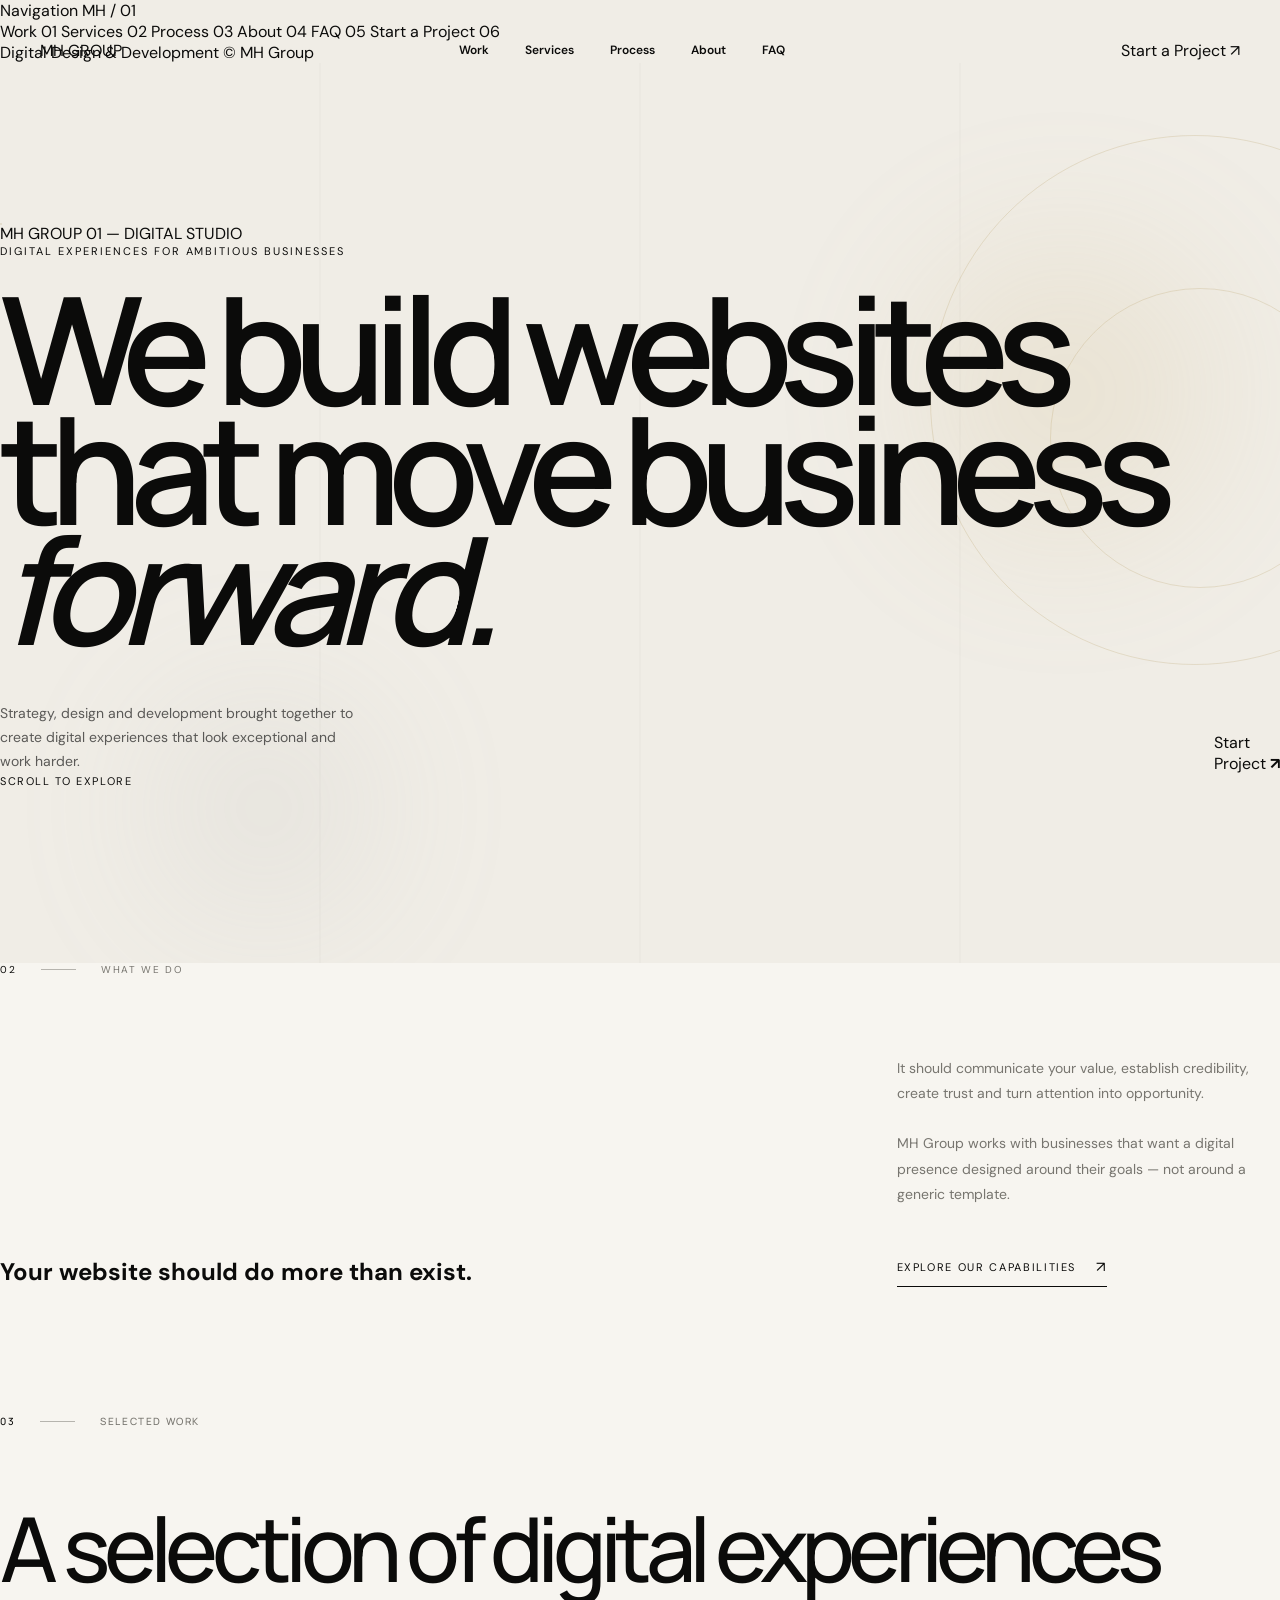
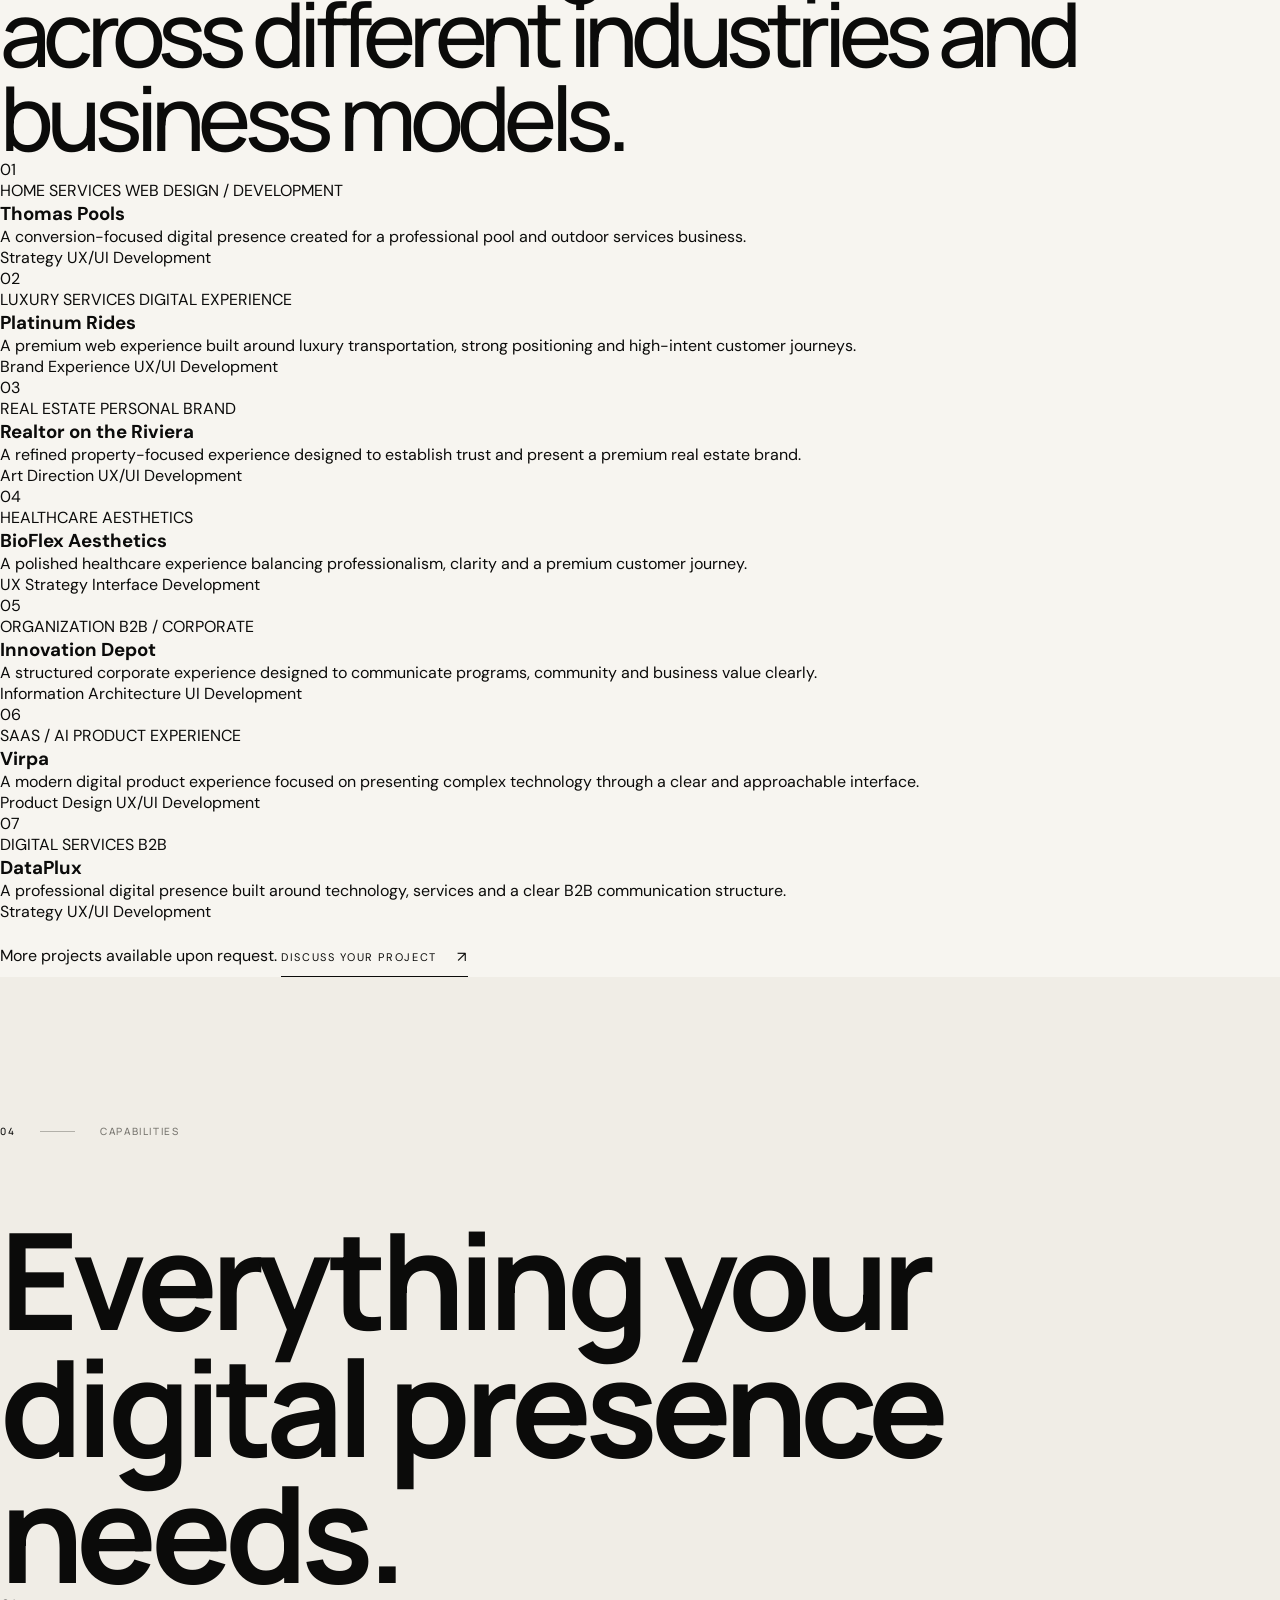
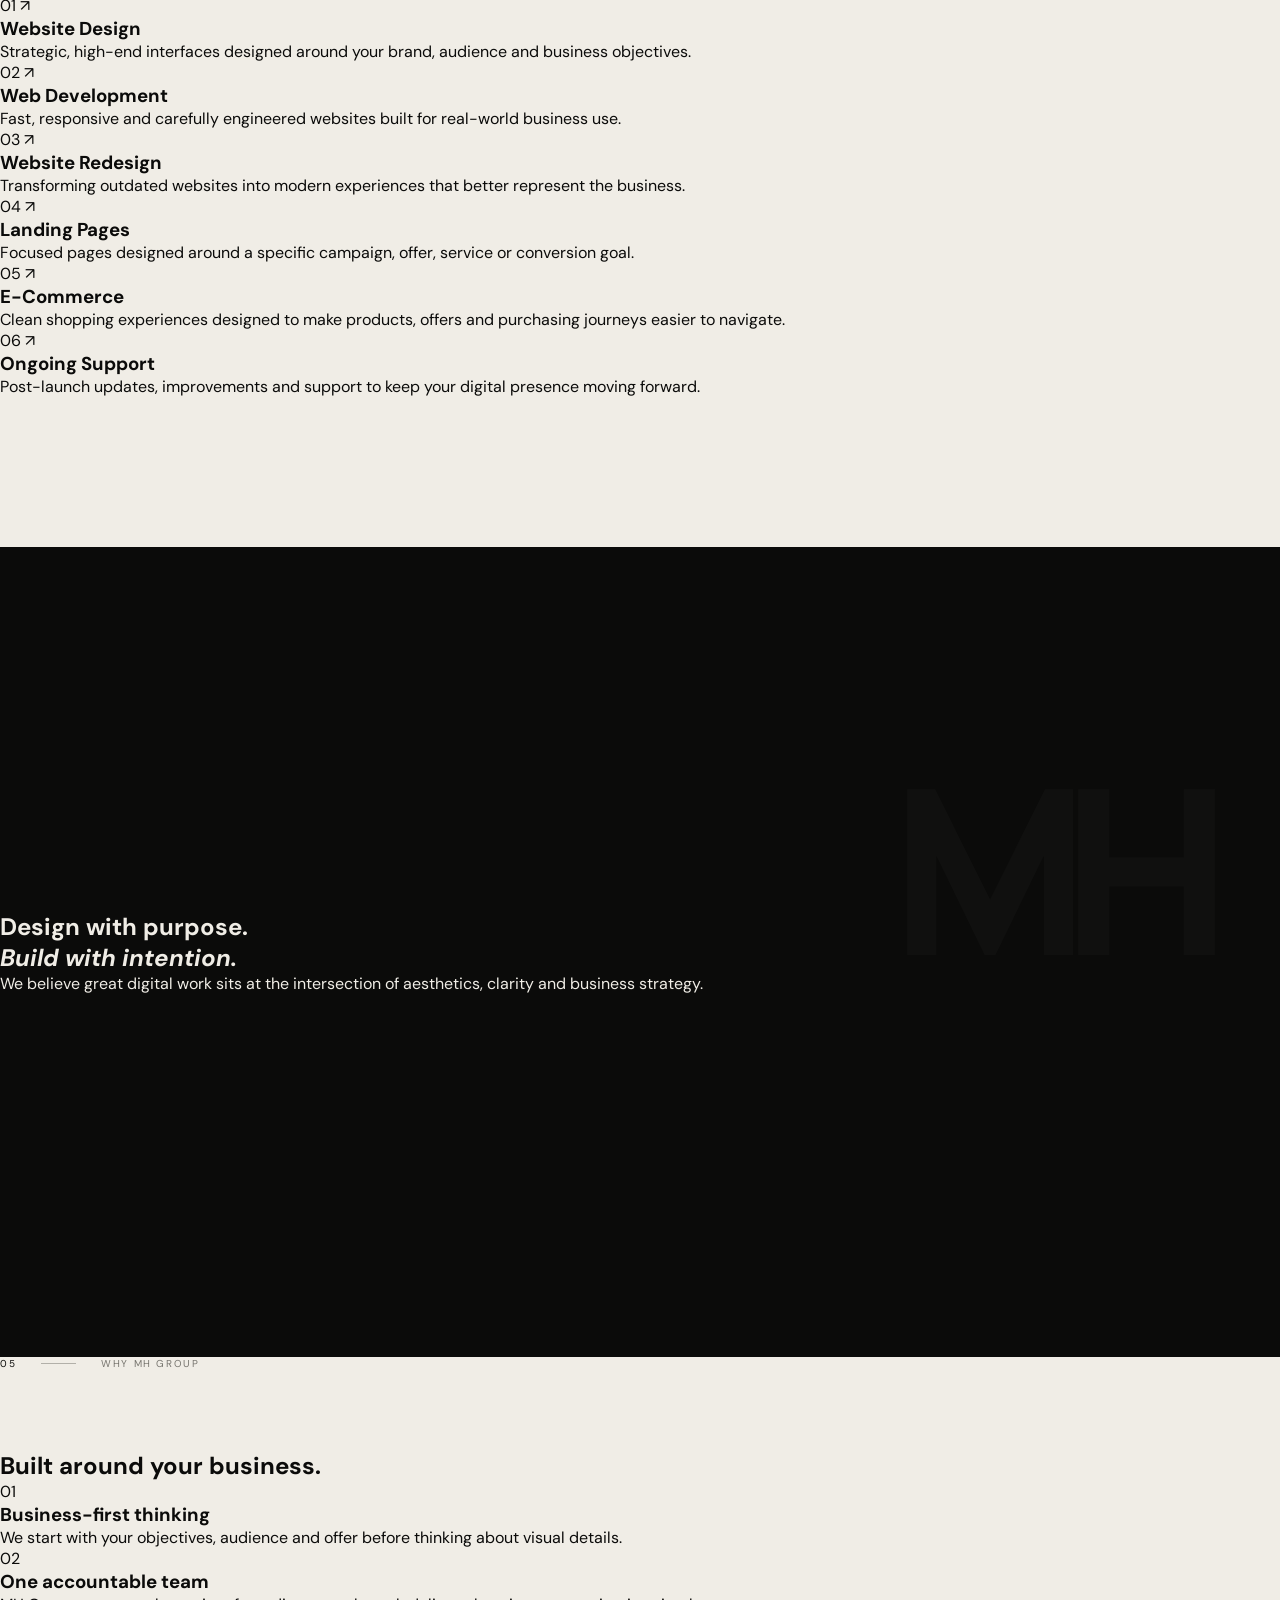
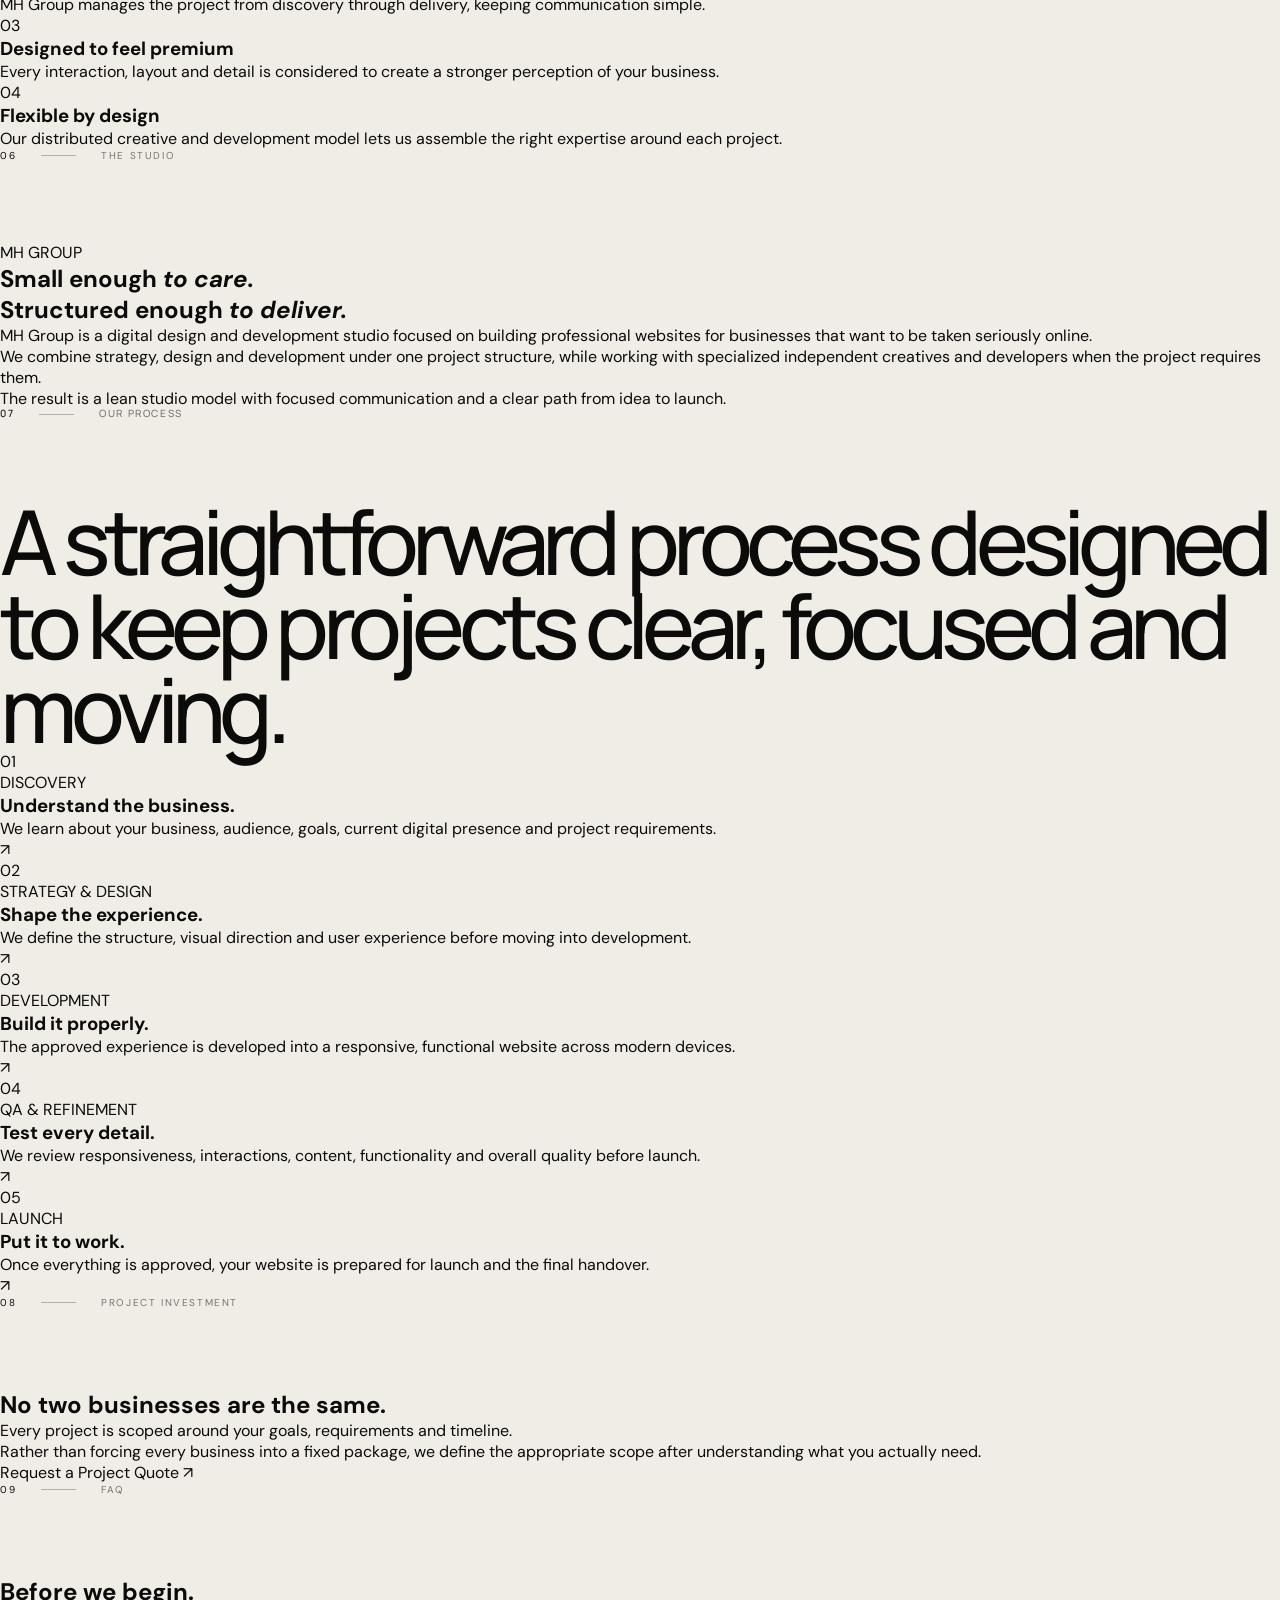
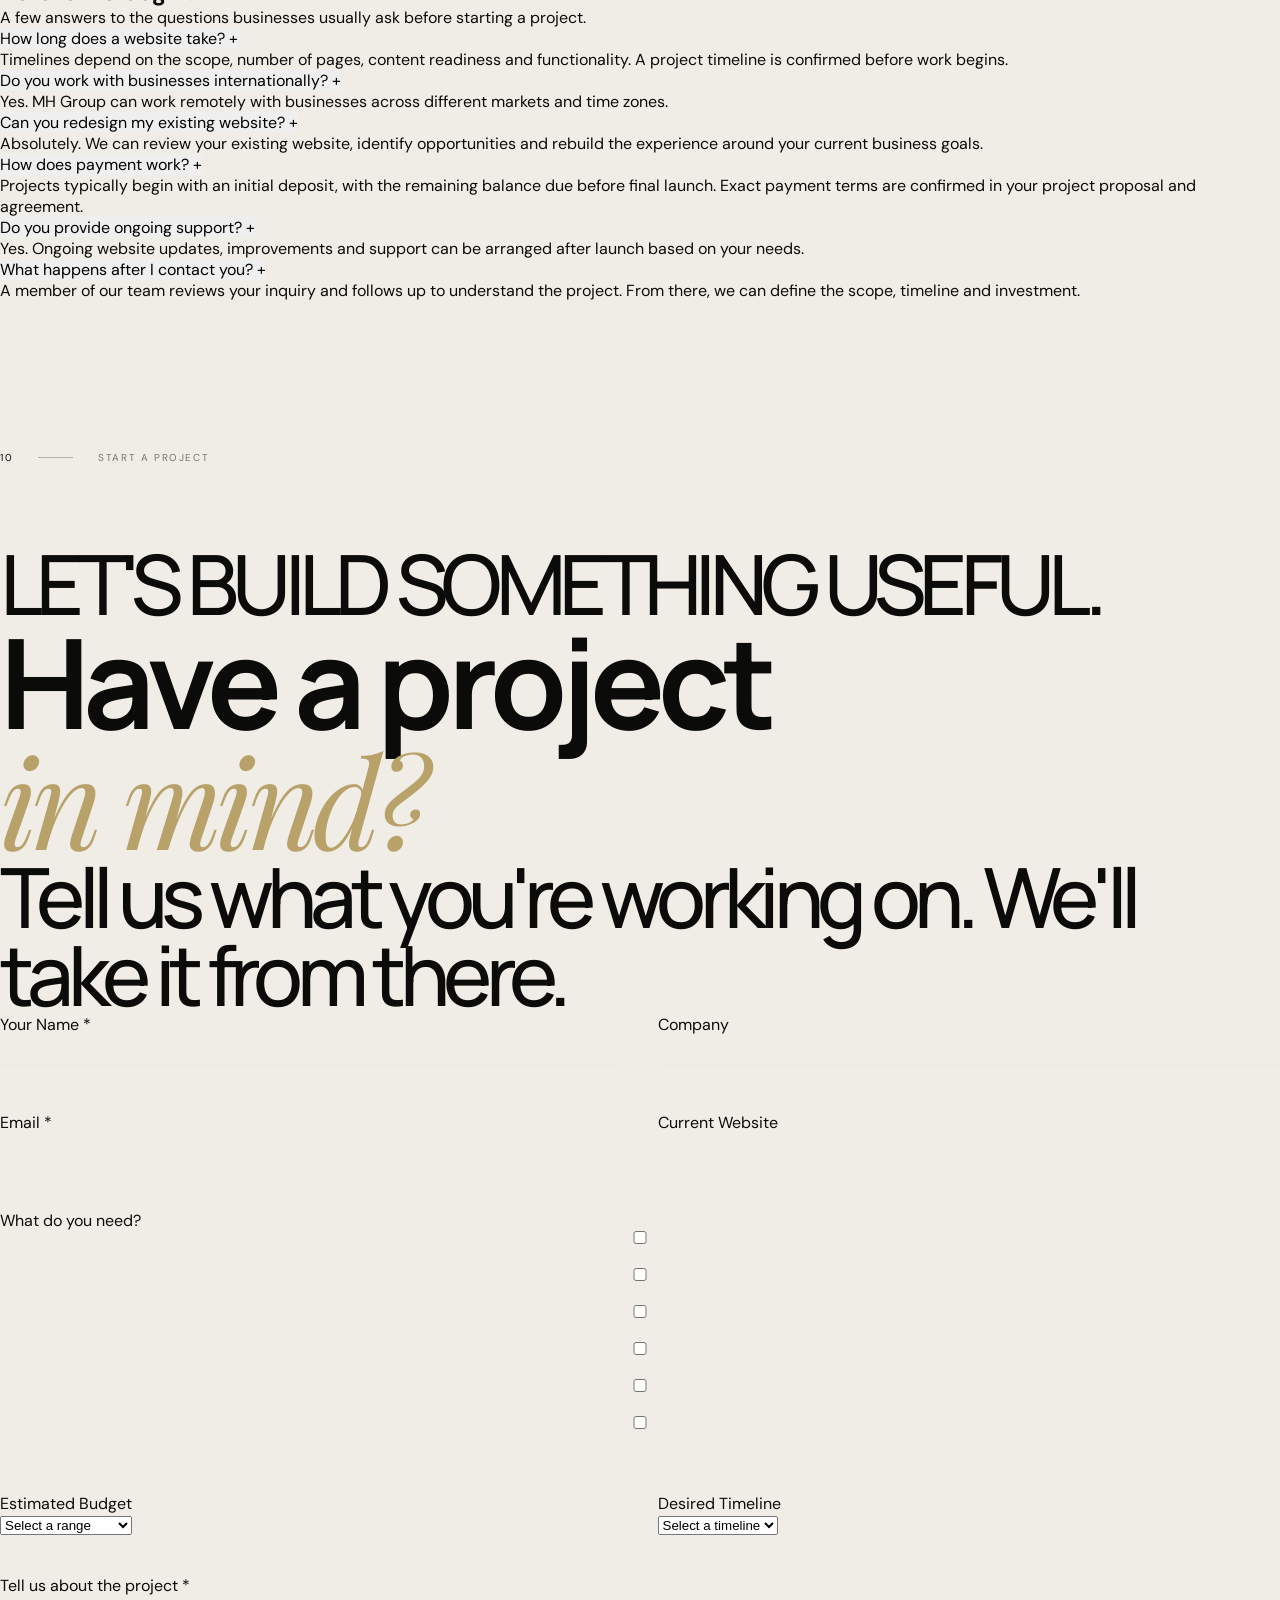
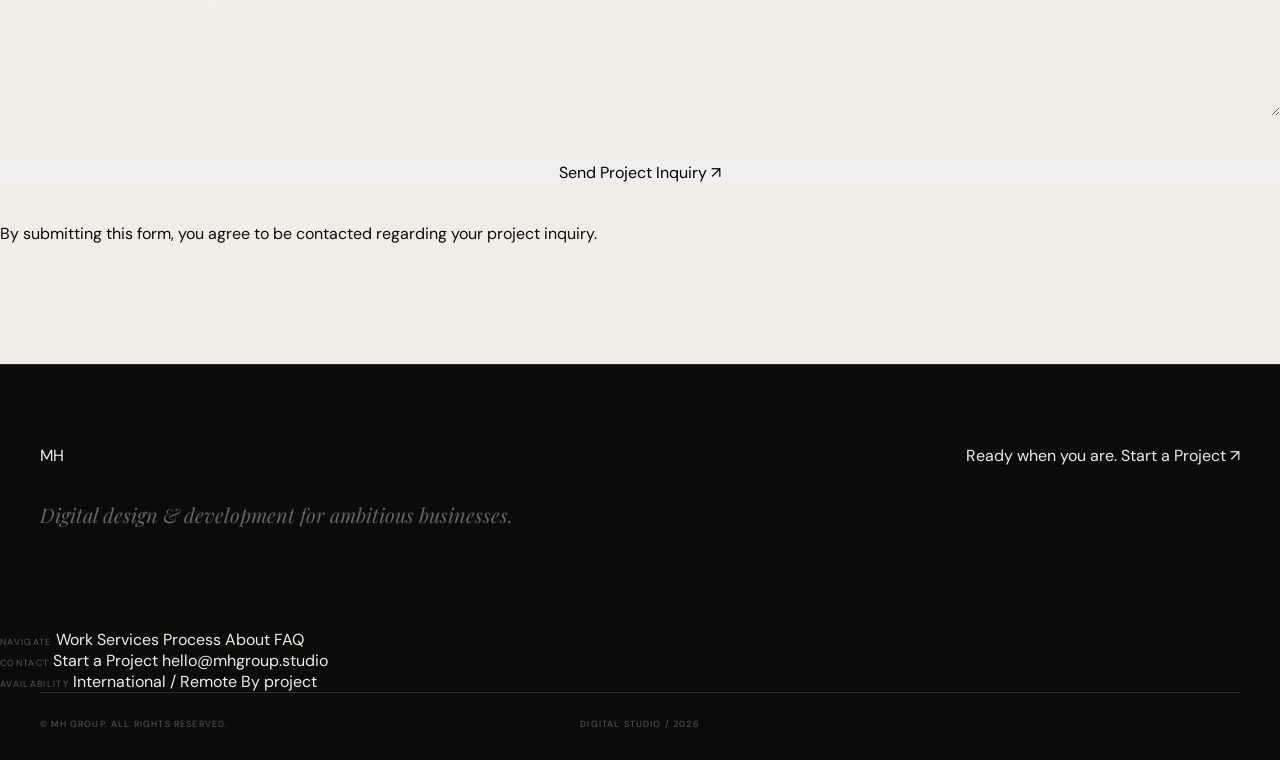
==== commit 095cc137: "Update index.html" ====
--- a/index.html
+++ b/index.html
@@ -2,29 +2,22 @@
 <html lang="en">
 <head>
   <meta charset="UTF-8">
-
-  <meta
-    name="viewport"
-    content="width=device-width, initial-scale=1.0"
-  >
+  <meta name="viewport" content="width=device-width, initial-scale=1.0">
+
+  <title>MH Group — Digital Experiences Built for Business</title>
 
   <meta
     name="description"
-    content="MH Group is a digital studio creating premium websites and digital experiences for ambitious businesses."
+    content="MH Group designs and develops premium websites and digital experiences for ambitious businesses."
   >
 
-  <meta
-    name="theme-color"
-    content="#0b0b0a"
-  >
-
-  <title>MH Group — Digital Experiences With Purpose</title>
+  <meta name="theme-color" content="#0a0a09">
 
   <link rel="preconnect" href="https://fonts.googleapis.com">
   <link rel="preconnect" href="https://fonts.gstatic.com" crossorigin>
 
   <link
-    href="https://fonts.googleapis.com/css2?family=DM+Sans:wght@400;500;600;700&family=Manrope:wght@400;500;600;700;800&family=Playfair+Display:ital,wght@0,400;0,500;1,400;1,500&display=swap"
+    href="https://fonts.googleapis.com/css2?family=DM+Sans:wght@400;500;600;700&family=Manrope:wght@400;500;600;700;800&family=Playfair+Display:ital,wght@0,500;0,600;1,500;1,600&display=swap"
     rel="stylesheet"
   >
 
@@ -33,52 +26,40 @@
 
 <body>
 
-  <!-- =====================================================
-       PRELOADER
-  ====================================================== -->
-
+  <!-- =========================
+       LOADER
+  ========================== -->
   <div class="loader" id="loader">
     <div class="loader-inner">
-      <span>MH</span>
-      <div class="loader-line">
-        <i></i>
-      </div>
+      <span class="loader-brand">MH</span>
+      <span class="loader-line"></span>
+      <span class="loader-text">DIGITAL STUDIO</span>
     </div>
   </div>
 
 
-  <!-- =====================================================
-       CURSOR
-  ====================================================== -->
-
-  <div class="cursor" id="cursor"></div>
-  <div class="cursor-follower" id="cursorFollower"></div>
-
-
-  <!-- =====================================================
+  <!-- =========================
        HEADER
-  ====================================================== -->
-
+  ========================== -->
   <header class="site-header" id="siteHeader">
 
-    <a href="#top" class="logo" aria-label="MH Group home">
-      <span class="logo-mark">MH</span>
-      <span class="logo-name">GROUP</span>
+    <a href="#top" class="brand" aria-label="MH Group home">
+      <span class="brand-mark">MH</span>
+      <span class="brand-name">GROUP</span>
     </a>
 
     <nav class="desktop-nav" aria-label="Main navigation">
-
       <a href="#work">Work</a>
       <a href="#services">Services</a>
-      <a href="#studio">Studio</a>
       <a href="#process">Process</a>
-
-      <a href="#contact" class="nav-contact">
-        Start a project
-        <span>↗</span>
-      </a>
-
+      <a href="#about">About</a>
+      <a href="#faq">FAQ</a>
     </nav>
+
+    <a href="#contact" class="header-cta">
+      Start a Project
+      <span>↗</span>
+    </a>
 
     <button
       class="menu-toggle"
@@ -93,51 +74,30 @@
   </header>
 
 
-  <!-- =====================================================
+  <!-- =========================
        MOBILE NAV
-  ====================================================== -->
-
-  <div class="mobile-menu" id="mobileMenu">
-
-    <div class="mobile-menu-inner">
-
-      <div class="mobile-menu-top">
-        <span>MENU</span>
-        <span>MH GROUP</span>
+  ========================== -->
+  <div class="mobile-nav" id="mobileNav">
+
+    <div class="mobile-nav-inner">
+
+      <div class="mobile-nav-top">
+        <span>Navigation</span>
+        <span>MH / 01</span>
       </div>
 
       <nav>
-
-        <a href="#work">
-          <span>01</span>
-          Work
-        </a>
-
-        <a href="#services">
-          <span>02</span>
-          Services
-        </a>
-
-        <a href="#studio">
-          <span>03</span>
-          Studio
-        </a>
-
-        <a href="#process">
-          <span>04</span>
-          Process
-        </a>
-
-        <a href="#contact">
-          <span>05</span>
-          Contact
-        </a>
-
+        <a href="#work">Work <span>01</span></a>
+        <a href="#services">Services <span>02</span></a>
+        <a href="#process">Process <span>03</span></a>
+        <a href="#about">About <span>04</span></a>
+        <a href="#faq">FAQ <span>05</span></a>
+        <a href="#contact">Start a Project <span>06</span></a>
       </nav>
 
-      <div class="mobile-menu-bottom">
-        <span>Digital studio</span>
-        <span>2026</span>
+      <div class="mobile-nav-footer">
+        <span>Digital Design & Development</span>
+        <span>© <span class="year"></span> MH Group</span>
       </div>
 
     </div>
@@ -145,691 +105,424 @@
   </div>
 
 
-  <!-- =====================================================
-       MAIN
-  ====================================================== -->
-
   <main id="top">
 
-
-    <!-- ===================================================
+    <!-- =========================
          HERO
-    ==================================================== -->
-
-    <section class="hero">
+    ========================== -->
+    <section class="hero section-dark">
 
       <div class="hero-grid"></div>
+
+      <div class="hero-orbit orbit-one"></div>
+      <div class="hero-orbit orbit-two"></div>
+      <div class="hero-orbit orbit-three"></div>
 
       <div class="hero-glow hero-glow-one"></div>
       <div class="hero-glow hero-glow-two"></div>
 
-      <div class="hero-top">
-
-        <div class="hero-kicker reveal">
-          <span class="kicker-dot"></span>
-          Independent digital studio
-        </div>
-
-        <div class="hero-location reveal">
-          <span>US / EU</span>
-          <span class="location-line"></span>
-          <span>Worldwide</span>
-        </div>
-
-      </div>
-
-
-      <div class="hero-content">
-
-        <p class="hero-eyebrow reveal">
-          Strategy · Design · Development
-        </p>
-
-        <h1 class="hero-title">
-
-          <span class="title-line reveal">
-            Digital
-          </span>
-
-          <span class="title-line title-indent reveal">
-            presence
-          </span>
-
-          <span class="title-line title-serif reveal">
-            with <em>purpose.</em>
-          </span>
-
-        </h1>
-
-        <div class="hero-bottom">
-
-          <p class="hero-description reveal">
-            We create high-end websites and digital experiences
-            for businesses ready to look as good online as they
-            are in the real world.
+      <div class="container hero-container">
+
+        <div class="hero-meta">
+          <span>MH GROUP</span>
+          <span>01 — DIGITAL STUDIO</span>
+        </div>
+
+        <div class="hero-main">
+
+          <p class="eyebrow hero-eyebrow reveal">
+            Digital experiences for ambitious businesses
           </p>
 
-          <a href="#work" class="hero-scroll reveal">
-            <span>Explore our work</span>
-            <i>↓</i>
-          </a>
-
-        </div>
-
-      </div>
-
-
-      <div class="hero-number">
-        <span>01</span>
-        <span>/</span>
-        <span>06</span>
-      </div>
-
-      <div class="hero-orbit orbit-one"></div>
-      <div class="hero-orbit orbit-two"></div>
+          <h1 class="hero-title reveal">
+            We build websites
+            <span>that move business</span>
+            <em>forward.</em>
+          </h1>
+
+          <div class="hero-bottom">
+
+            <p class="hero-description reveal">
+              Strategy, design and development brought together to create
+              digital experiences that look exceptional and work harder.
+            </p>
+
+            <a href="#contact" class="circle-link reveal">
+              <span>Start<br>Project</span>
+              <strong>↗</strong>
+            </a>
+
+          </div>
+
+        </div>
+
+        <div class="hero-scroll">
+          <span>Scroll to explore</span>
+          <span class="scroll-line"></span>
+        </div>
+
+      </div>
 
     </section>
 
 
-    <!-- ===================================================
+    <!-- =========================
          INTRO
-    ==================================================== -->
-
-    <section class="intro section">
-
-      <div class="section-label reveal">
-        <span>01</span>
-        <span>What we do</span>
-      </div>
-
-      <div class="intro-content">
-
-        <h2 class="section-heading reveal">
-          Your website should
-          <span class="serif">work harder.</span>
-        </h2>
-
-        <div class="intro-copy reveal">
+    ========================== -->
+    <section class="intro section-light">
+
+      <div class="container">
+
+        <div class="section-label">
+          <span>02</span>
+          <span>WHAT WE DO</span>
+        </div>
+
+        <div class="intro-content">
+
+          <h2 class="display-title reveal">
+            Your website should do more than
+            <span>exist.</span>
+          </h2>
+
+          <div class="intro-copy reveal">
+
+            <p>
+              It should communicate your value, establish credibility,
+              create trust and turn attention into opportunity.
+            </p>
+
+            <p>
+              MH Group works with businesses that want a digital presence
+              designed around their goals — not around a generic template.
+            </p>
+
+            <a href="#services" class="text-link">
+              Explore our capabilities
+              <span>↗</span>
+            </a>
+
+          </div>
+
+        </div>
+
+      </div>
+
+    </section>
+
+
+    <!-- =========================
+         WORK
+    ========================== -->
+    <section class="work section-light" id="work">
+
+      <div class="container">
+
+        <div class="section-heading reveal">
+
+          <div class="section-label">
+            <span>03</span>
+            <span>SELECTED WORK</span>
+          </div>
 
           <p>
-            MH Group is a digital studio focused on creating
-            websites that combine strong visual direction,
-            thoughtful strategy and clean technology.
+            A selection of digital experiences across different industries
+            and business models.
           </p>
 
-          <p>
-            No unnecessary complexity. No generic templates.
-            Just a digital presence built around your business,
-            your audience and your goals.
-          </p>
-
-        </div>
-
-      </div>
-
-      <div class="intro-line"></div>
-
-    </section>
-
-
-    <!-- ===================================================
-         WORK
-    ==================================================== -->
-
-    <section class="work section" id="work">
-
-      <div class="section-label reveal">
-        <span>02</span>
-        <span>Selected work</span>
-      </div>
-
-      <div class="work-header">
-
-        <h2 class="section-heading reveal">
-          Selected
-          <span class="serif">work.</span>
-        </h2>
-
-        <p class="work-intro reveal">
-          A selection of digital experiences created across
-          industries, markets and business models.
-        </p>
-
-      </div>
-
-
-      <div class="projects">
-
-
-        <!-- PROJECT 01 -->
-
-        <article class="project project-large reveal">
-
-          <a
-            href="https://thomaspools.us/"
-            target="_blank"
-            rel="noopener noreferrer"
-            class="project-link"
-          >
-
-            <div class="project-image project-pool">
-
-              <div class="project-image-overlay"></div>
-
-              <div class="project-meta">
-                <span>01 / 07</span>
-                <span>Home Services</span>
-              </div>
-
-              <div class="project-arrow">
-                ↗
-              </div>
-
-              <div class="project-placeholder">
-                <span>THOMAS</span>
-                <strong>POOLS</strong>
-              </div>
-
-            </div>
-
-            <div class="project-info">
-
-              <div>
-                <h3>Thomas Pools</h3>
-                <p>Web Design · Development</p>
-              </div>
-
-              <span class="project-view">
-                View project ↗
-              </span>
-
-            </div>
-
-          </a>
-
-        </article>
-
-
-        <!-- PROJECT 02 -->
-
-        <article class="project reveal">
-
-          <a
-            href="https://platinumrides.ca/"
-            target="_blank"
-            rel="noopener noreferrer"
-            class="project-link"
-          >
-
-            <div class="project-image project-luxury">
-
-              <div class="project-image-overlay"></div>
-
-              <div class="project-meta">
-                <span>02 / 07</span>
-                <span>Luxury Service</span>
-              </div>
-
-              <div class="project-arrow">
-                ↗
-              </div>
-
-              <div class="project-placeholder">
-                <small>PLATINUM</small>
-                <strong>RIDES</strong>
-              </div>
-
-            </div>
-
-            <div class="project-info">
-
-              <div>
-                <h3>Platinum Rides</h3>
-                <p>Art Direction · Web Design</p>
-              </div>
-
-              <span class="project-view">
-                View project ↗
-              </span>
-
-            </div>
-
-          </a>
-
-        </article>
-
-
-        <!-- PROJECT 03 -->
-
-        <article class="project reveal">
-
-          <a
-            href="https://realtorontheriviera.com/"
-            target="_blank"
-            rel="noopener noreferrer"
-            class="project-link"
-          >
-
-            <div class="project-image project-realestate">
-
-              <div class="project-image-overlay"></div>
-
-              <div class="project-meta">
-                <span>03 / 07</span>
-                <span>Real Estate</span>
-              </div>
-
-              <div class="project-arrow">
-                ↗
-              </div>
-
-              <div class="project-placeholder">
-                <small>RIVIERA</small>
-                <strong>REAL ESTATE</strong>
-              </div>
-
-            </div>
-
-            <div class="project-info">
-
-              <div>
-                <h3>Realtor on the Riviera</h3>
-                <p>Strategy · Design · Development</p>
-              </div>
-
-              <span class="project-view">
-                View project ↗
-              </span>
-
-            </div>
-
-          </a>
-
-        </article>
-
-
-        <!-- PROJECT 04 -->
-
-        <article class="project project-large reveal">
-
-          <a
-            href="https://bioflexaesthetics.com/"
-            target="_blank"
-            rel="noopener noreferrer"
-            class="project-link"
-          >
-
-            <div class="project-image project-medical">
-
-              <div class="project-image-overlay"></div>
-
-              <div class="project-meta">
-                <span>04 / 07</span>
-                <span>Healthcare</span>
-              </div>
-
-              <div class="project-arrow">
-                ↗
-              </div>
-
-              <div class="project-placeholder">
-                <span>BIOFLEX</span>
-                <strong>AESTHETICS</strong>
-              </div>
-
-            </div>
-
-            <div class="project-info">
-
-              <div>
-                <h3>BioFlex Aesthetics</h3>
-                <p>Digital Direction · Web Design</p>
-              </div>
-
-              <span class="project-view">
-                View project ↗
-              </span>
-
-            </div>
-
-          </a>
-
-        </article>
-
-
-        <!-- PROJECT 05 -->
-
-        <article class="project reveal">
-
-          <a
-            href="https://innovationdepot.org/"
-            target="_blank"
-            rel="noopener noreferrer"
-            class="project-link"
-          >
-
-            <div class="project-image project-corporate">
-
-              <div class="project-image-overlay"></div>
-
-              <div class="project-meta">
-                <span>05 / 07</span>
-                <span>Organization</span>
-              </div>
-
-              <div class="project-arrow">
-                ↗
-              </div>
-
-              <div class="project-placeholder">
-                <small>INNOVATION</small>
-                <strong>DEPOT</strong>
-              </div>
-
-            </div>
-
-            <div class="project-info">
-
-              <div>
-                <h3>Innovation Depot</h3>
-                <p>Digital Experience · Development</p>
-              </div>
-
-              <span class="project-view">
-                View project ↗
-              </span>
-
-            </div>
-
-          </a>
-
-        </article>
-
-
-        <!-- PROJECT 06 -->
-
-        <article class="project reveal">
-
-          <a
-            href="https://virpa.ai/"
-            target="_blank"
-            rel="noopener noreferrer"
-            class="project-link"
-          >
-
-            <div class="project-image project-tech">
-
-              <div class="project-image-overlay"></div>
-
-              <div class="project-meta">
-                <span>06 / 07</span>
-                <span>SaaS / AI</span>
-              </div>
-
-              <div class="project-arrow">
-                ↗
-              </div>
-
-              <div class="project-placeholder">
-                <small>VIRPA</small>
-                <strong>AI</strong>
-              </div>
-
-            </div>
-
-            <div class="project-info">
-
-              <div>
-                <h3>Virpa</h3>
-                <p>Product Design · Web Development</p>
-              </div>
-
-              <span class="project-view">
-                View project ↗
-              </span>
-
-            </div>
-
-          </a>
-
-        </article>
-
-
-        <!-- PROJECT 07 -->
-
-        <article class="project project-last reveal">
-
-          <a
-            href="https://dataplux.com.au/"
-            target="_blank"
-            rel="noopener noreferrer"
-            class="project-link"
-          >
-
-            <div class="project-image project-data">
-
-              <div class="project-image-overlay"></div>
-
-              <div class="project-meta">
-                <span>07 / 07</span>
-                <span>Digital Services</span>
-              </div>
-
-              <div class="project-arrow">
-                ↗
-              </div>
-
-              <div class="project-placeholder">
-                <small>DATA</small>
-                <strong>PLUX</strong>
-              </div>
-
-            </div>
-
-            <div class="project-info">
-
-              <div>
-                <h3>DataPlux</h3>
-                <p>Brand Experience · Web Design</p>
-              </div>
-
-              <span class="project-view">
-                View project ↗
-              </span>
-
-            </div>
-
-          </a>
-
-        </article>
-
-      </div>
-
-    </section>
-
-
-    <!-- ===================================================
-         SERVICES
-    ==================================================== -->
-
-    <section class="services section dark-section" id="services">
-
-      <div class="section-label section-label-light reveal">
-        <span>03</span>
-        <span>Services</span>
-      </div>
-
-      <div class="services-intro">
-
-        <h2 class="section-heading light reveal">
-          Built around
-          <span class="serif">your goals.</span>
-        </h2>
-
-        <p class="reveal">
-          From first idea to final launch, we bring together
-          strategy, design and development into one focused
-          process.
-        </p>
-
-      </div>
-
-
-      <div class="service-list">
-
-
-        <div class="service-item reveal">
-
-          <div class="service-number">01</div>
-
-          <div class="service-main">
-            <h3>Strategy</h3>
-
-            <p>
-              We clarify your positioning, audience and digital
-              goals before design begins.
-            </p>
-          </div>
-
-          <div class="service-icon">↗</div>
-
-        </div>
-
-
-        <div class="service-item reveal">
-
-          <div class="service-number">02</div>
-
-          <div class="service-main">
-            <h3>Web Design</h3>
-
-            <p>
-              High-end interfaces with strong typography,
-              visual hierarchy and a clear user journey.
-            </p>
-          </div>
-
-          <div class="service-icon">↗</div>
-
-        </div>
-
-
-        <div class="service-item reveal">
-
-          <div class="service-number">03</div>
-
-          <div class="service-main">
-            <h3>Development</h3>
-
-            <p>
-              Fast, responsive and reliable websites engineered
-              to perform beautifully across devices.
-            </p>
-          </div>
-
-          <div class="service-icon">↗</div>
-
-        </div>
-
-
-        <div class="service-item reveal">
-
-          <div class="service-number">04</div>
-
-          <div class="service-main">
-            <h3>Digital Direction</h3>
-
-            <p>
-              A consistent digital experience that gives your
-              brand a stronger presence online.
-            </p>
-          </div>
-
-          <div class="service-icon">↗</div>
-
-        </div>
-
-      </div>
-
-    </section>
-
-
-    <!-- ===================================================
-         STATEMENT
-    ==================================================== -->
-
-    <section class="statement section">
-
-      <div class="statement-mark reveal">
-        MH
-      </div>
-
-      <div class="statement-content">
-
-        <p class="statement-small reveal">
-          Our philosophy
-        </p>
-
-        <h2 class="statement-heading reveal">
-          Good design gets
-          <span>attention.</span>
-          Great design gives
-          <em>direction.</em>
-        </h2>
-
-      </div>
-
-    </section>
-
-
-    <!-- ===================================================
-         STUDIO
-    ==================================================== -->
-
-    <section class="studio section" id="studio">
-
-      <div class="section-label reveal">
-        <span>04</span>
-        <span>The studio</span>
-      </div>
-
-      <div class="studio-grid">
-
-        <div class="studio-heading">
-
-          <h2 class="section-heading reveal">
-            Small team.
-            <span class="serif">Big thinking.</span>
-          </h2>
-
-        </div>
-
-
-        <div class="studio-copy">
-
-          <p class="studio-lead reveal">
-            MH Group is an independent digital studio built
-            around a simple idea: exceptional digital work
-            doesn't need a complicated process.
-          </p>
-
-          <p class="reveal">
-            We work with a flexible network of designers,
-            developers and creative specialists, assembling
-            the right team around each project.
-          </p>
-
-          <p class="reveal">
-            That means less overhead, fewer layers and more
-            attention on the thing that matters — creating
-            something your business can be proud of.
-          </p>
-
-          <a href="#contact" class="text-link reveal">
-            Let's build something
+        </div>
+
+
+        <div class="project-list">
+
+          <!-- PROJECT 01 -->
+          <article class="project-card reveal">
+
+            <div class="project-number">01</div>
+
+            <div class="project-main">
+
+              <div class="project-top">
+                <span>HOME SERVICES</span>
+                <span>WEB DESIGN / DEVELOPMENT</span>
+              </div>
+
+              <h3>Thomas Pools</h3>
+
+              <p>
+                A conversion-focused digital presence created for a
+                professional pool and outdoor services business.
+              </p>
+
+              <div class="project-tags">
+                <span>Strategy</span>
+                <span>UX/UI</span>
+                <span>Development</span>
+              </div>
+
+            </div>
+
+            <a
+              class="project-arrow"
+              href="https://thomaspools.us/"
+              target="_blank"
+              rel="noopener noreferrer"
+              aria-label="View Thomas Pools website"
+            >
+              ↗
+            </a>
+
+          </article>
+
+
+          <!-- PROJECT 02 -->
+          <article class="project-card project-featured reveal">
+
+            <div class="project-number">02</div>
+
+            <div class="project-main">
+
+              <div class="project-top">
+                <span>LUXURY SERVICES</span>
+                <span>DIGITAL EXPERIENCE</span>
+              </div>
+
+              <h3>Platinum Rides</h3>
+
+              <p>
+                A premium web experience built around luxury transportation,
+                strong positioning and high-intent customer journeys.
+              </p>
+
+              <div class="project-tags">
+                <span>Brand Experience</span>
+                <span>UX/UI</span>
+                <span>Development</span>
+              </div>
+
+            </div>
+
+            <a
+              class="project-arrow"
+              href="https://platinumrides.ca/"
+              target="_blank"
+              rel="noopener noreferrer"
+              aria-label="View Platinum Rides website"
+            >
+              ↗
+            </a>
+
+          </article>
+
+
+          <!-- PROJECT 03 -->
+          <article class="project-card reveal">
+
+            <div class="project-number">03</div>
+
+            <div class="project-main">
+
+              <div class="project-top">
+                <span>REAL ESTATE</span>
+                <span>PERSONAL BRAND</span>
+              </div>
+
+              <h3>Realtor on the Riviera</h3>
+
+              <p>
+                A refined property-focused experience designed to establish
+                trust and present a premium real estate brand.
+              </p>
+
+              <div class="project-tags">
+                <span>Art Direction</span>
+                <span>UX/UI</span>
+                <span>Development</span>
+              </div>
+
+            </div>
+
+            <a
+              class="project-arrow"
+              href="https://realtorontheriviera.com/"
+              target="_blank"
+              rel="noopener noreferrer"
+              aria-label="View Realtor on the Riviera website"
+            >
+              ↗
+            </a>
+
+          </article>
+
+
+          <!-- PROJECT 04 -->
+          <article class="project-card reveal">
+
+            <div class="project-number">04</div>
+
+            <div class="project-main">
+
+              <div class="project-top">
+                <span>HEALTHCARE</span>
+                <span>AESTHETICS</span>
+              </div>
+
+              <h3>BioFlex Aesthetics</h3>
+
+              <p>
+                A polished healthcare experience balancing professionalism,
+                clarity and a premium customer journey.
+              </p>
+
+              <div class="project-tags">
+                <span>UX Strategy</span>
+                <span>Interface</span>
+                <span>Development</span>
+              </div>
+
+            </div>
+
+            <a
+              class="project-arrow"
+              href="https://bioflexaesthetics.com/"
+              target="_blank"
+              rel="noopener noreferrer"
+              aria-label="View BioFlex Aesthetics website"
+            >
+              ↗
+            </a>
+
+          </article>
+
+
+          <!-- PROJECT 05 -->
+          <article class="project-card reveal">
+
+            <div class="project-number">05</div>
+
+            <div class="project-main">
+
+              <div class="project-top">
+                <span>ORGANIZATION</span>
+                <span>B2B / CORPORATE</span>
+              </div>
+
+              <h3>Innovation Depot</h3>
+
+              <p>
+                A structured corporate experience designed to communicate
+                programs, community and business value clearly.
+              </p>
+
+              <div class="project-tags">
+                <span>Information Architecture</span>
+                <span>UI</span>
+                <span>Development</span>
+              </div>
+
+            </div>
+
+            <a
+              class="project-arrow"
+              href="https://innovationdepot.org/"
+              target="_blank"
+              rel="noopener noreferrer"
+              aria-label="View Innovation Depot website"
+            >
+              ↗
+            </a>
+
+          </article>
+
+
+          <!-- PROJECT 06 -->
+          <article class="project-card reveal">
+
+            <div class="project-number">06</div>
+
+            <div class="project-main">
+
+              <div class="project-top">
+                <span>SAAS / AI</span>
+                <span>PRODUCT EXPERIENCE</span>
+              </div>
+
+              <h3>Virpa</h3>
+
+              <p>
+                A modern digital product experience focused on presenting
+                complex technology through a clear and approachable interface.
+              </p>
+
+              <div class="project-tags">
+                <span>Product Design</span>
+                <span>UX/UI</span>
+                <span>Development</span>
+              </div>
+
+            </div>
+
+            <a
+              class="project-arrow"
+              href="https://virpa.ai/"
+              target="_blank"
+              rel="noopener noreferrer"
+              aria-label="View Virpa website"
+            >
+              ↗
+            </a>
+
+          </article>
+
+
+          <!-- PROJECT 07 -->
+          <article class="project-card reveal">
+
+            <div class="project-number">07</div>
+
+            <div class="project-main">
+
+              <div class="project-top">
+                <span>DIGITAL SERVICES</span>
+                <span>B2B</span>
+              </div>
+
+              <h3>DataPlux</h3>
+
+              <p>
+                A professional digital presence built around technology,
+                services and a clear B2B communication structure.
+              </p>
+
+              <div class="project-tags">
+                <span>Strategy</span>
+                <span>UX/UI</span>
+                <span>Development</span>
+              </div>
+
+            </div>
+
+            <a
+              class="project-arrow"
+              href="https://dataplux.com.au/"
+              target="_blank"
+              rel="noopener noreferrer"
+              aria-label="View DataPlux website"
+            >
+              ↗
+            </a>
+
+          </article>
+
+        </div>
+
+
+        <div class="work-footer reveal">
+          <span>More projects available upon request.</span>
+          <a href="#contact" class="text-link">
+            Discuss your project
             <span>↗</span>
           </a>
-
         </div>
 
       </div>
@@ -837,161 +530,586 @@
     </section>
 
 
-    <!-- ===================================================
+    <!-- =========================
+         SERVICES
+    ========================== -->
+    <section class="services section-dark" id="services">
+
+      <div class="container">
+
+        <div class="section-heading services-heading reveal">
+
+          <div class="section-label light">
+            <span>04</span>
+            <span>CAPABILITIES</span>
+          </div>
+
+          <h2 class="display-title light">
+            Everything your digital
+            <span>presence needs.</span>
+          </h2>
+
+        </div>
+
+
+        <div class="services-grid">
+
+          <article class="service reveal">
+            <div class="service-top">
+              <span>01</span>
+              <span>↗</span>
+            </div>
+            <h3>Website Design</h3>
+            <p>
+              Strategic, high-end interfaces designed around your brand,
+              audience and business objectives.
+            </p>
+          </article>
+
+          <article class="service reveal">
+            <div class="service-top">
+              <span>02</span>
+              <span>↗</span>
+            </div>
+            <h3>Web Development</h3>
+            <p>
+              Fast, responsive and carefully engineered websites built
+              for real-world business use.
+            </p>
+          </article>
+
+          <article class="service reveal">
+            <div class="service-top">
+              <span>03</span>
+              <span>↗</span>
+            </div>
+            <h3>Website Redesign</h3>
+            <p>
+              Transforming outdated websites into modern experiences
+              that better represent the business.
+            </p>
+          </article>
+
+          <article class="service reveal">
+            <div class="service-top">
+              <span>04</span>
+              <span>↗</span>
+            </div>
+            <h3>Landing Pages</h3>
+            <p>
+              Focused pages designed around a specific campaign,
+              offer, service or conversion goal.
+            </p>
+          </article>
+
+          <article class="service reveal">
+            <div class="service-top">
+              <span>05</span>
+              <span>↗</span>
+            </div>
+            <h3>E-Commerce</h3>
+            <p>
+              Clean shopping experiences designed to make products,
+              offers and purchasing journeys easier to navigate.
+            </p>
+          </article>
+
+          <article class="service reveal">
+            <div class="service-top">
+              <span>06</span>
+              <span>↗</span>
+            </div>
+            <h3>Ongoing Support</h3>
+            <p>
+              Post-launch updates, improvements and support to keep
+              your digital presence moving forward.
+            </p>
+          </article>
+
+        </div>
+
+      </div>
+
+    </section>
+
+
+    <!-- =========================
+         STATEMENT
+    ========================== -->
+    <section class="statement section-light">
+
+      <div class="container">
+
+        <div class="statement-mark reveal">MH</div>
+
+        <h2 class="statement-title reveal">
+          Design with purpose.
+          <br>
+          <em>Build with intention.</em>
+        </h2>
+
+        <p class="statement-copy reveal">
+          We believe great digital work sits at the intersection of
+          aesthetics, clarity and business strategy.
+        </p>
+
+      </div>
+
+    </section>
+
+
+    <!-- =========================
+         WHY MH GROUP
+    ========================== -->
+    <section class="why section-light">
+
+      <div class="container">
+
+        <div class="section-label">
+          <span>05</span>
+          <span>WHY MH GROUP</span>
+        </div>
+
+        <div class="why-layout">
+
+          <div class="why-title reveal">
+            <h2>
+              Built around
+              <span>your business.</span>
+            </h2>
+          </div>
+
+          <div class="why-list">
+
+            <article class="why-item reveal">
+              <span>01</span>
+              <div>
+                <h3>Business-first thinking</h3>
+                <p>
+                  We start with your objectives, audience and offer before
+                  thinking about visual details.
+                </p>
+              </div>
+            </article>
+
+            <article class="why-item reveal">
+              <span>02</span>
+              <div>
+                <h3>One accountable team</h3>
+                <p>
+                  MH Group manages the project from discovery through
+                  delivery, keeping communication simple.
+                </p>
+              </div>
+            </article>
+
+            <article class="why-item reveal">
+              <span>03</span>
+              <div>
+                <h3>Designed to feel premium</h3>
+                <p>
+                  Every interaction, layout and detail is considered
+                  to create a stronger perception of your business.
+                </p>
+              </div>
+            </article>
+
+            <article class="why-item reveal">
+              <span>04</span>
+              <div>
+                <h3>Flexible by design</h3>
+                <p>
+                  Our distributed creative and development model lets
+                  us assemble the right expertise around each project.
+                </p>
+              </div>
+            </article>
+
+          </div>
+
+        </div>
+
+      </div>
+
+    </section>
+
+
+    <!-- =========================
+         ABOUT
+    ========================== -->
+    <section class="about section-dark" id="about">
+
+      <div class="container">
+
+        <div class="section-label light">
+          <span>06</span>
+          <span>THE STUDIO</span>
+        </div>
+
+        <div class="about-layout">
+
+          <div class="about-heading reveal">
+            <p class="eyebrow">MH GROUP</p>
+
+            <h2>
+              Small enough
+              <em>to care.</em>
+              <br>
+              Structured enough
+              <em>to deliver.</em>
+            </h2>
+          </div>
+
+          <div class="about-copy reveal">
+
+            <p class="about-lead">
+              MH Group is a digital design and development studio
+              focused on building professional websites for businesses
+              that want to be taken seriously online.
+            </p>
+
+            <p>
+              We combine strategy, design and development under one
+              project structure, while working with specialized
+              independent creatives and developers when the project
+              requires them.
+            </p>
+
+            <p>
+              The result is a lean studio model with focused
+              communication and a clear path from idea to launch.
+            </p>
+
+          </div>
+
+        </div>
+
+      </div>
+
+    </section>
+
+
+    <!-- =========================
          PROCESS
-    ==================================================== -->
-
-    <section class="process section" id="process">
-
-      <div class="section-label reveal">
-        <span>05</span>
-        <span>Our process</span>
-      </div>
-
-      <div class="process-header">
-
-        <h2 class="section-heading reveal">
-          Simple by
-          <span class="serif">design.</span>
-        </h2>
-
-        <p class="reveal">
-          A focused process designed to keep projects clear,
-          efficient and moving forward.
-        </p>
-
-      </div>
-
-
-      <div class="process-grid">
-
-
-        <div class="process-card reveal">
-
-          <span>01</span>
-
-          <h3>Discover</h3>
+    ========================== -->
+    <section class="process section-light" id="process">
+
+      <div class="container">
+
+        <div class="section-heading reveal">
+
+          <div class="section-label">
+            <span>07</span>
+            <span>OUR PROCESS</span>
+          </div>
 
           <p>
-            We learn about your business, audience,
-            competitors and goals.
+            A straightforward process designed to keep projects
+            clear, focused and moving.
           </p>
 
         </div>
 
 
-        <div class="process-card reveal">
-
-          <span>02</span>
-
-          <h3>Define</h3>
+        <div class="process-list">
+
+          <article class="process-item reveal">
+
+            <div class="process-number">01</div>
+
+            <div class="process-content">
+              <span>DISCOVERY</span>
+              <h3>Understand the business.</h3>
+              <p>
+                We learn about your business, audience, goals,
+                current digital presence and project requirements.
+              </p>
+            </div>
+
+            <span class="process-arrow">↗</span>
+
+          </article>
+
+
+          <article class="process-item reveal">
+
+            <div class="process-number">02</div>
+
+            <div class="process-content">
+              <span>STRATEGY & DESIGN</span>
+              <h3>Shape the experience.</h3>
+              <p>
+                We define the structure, visual direction and user
+                experience before moving into development.
+              </p>
+            </div>
+
+            <span class="process-arrow">↗</span>
+
+          </article>
+
+
+          <article class="process-item reveal">
+
+            <div class="process-number">03</div>
+
+            <div class="process-content">
+              <span>DEVELOPMENT</span>
+              <h3>Build it properly.</h3>
+              <p>
+                The approved experience is developed into a responsive,
+                functional website across modern devices.
+              </p>
+            </div>
+
+            <span class="process-arrow">↗</span>
+
+          </article>
+
+
+          <article class="process-item reveal">
+
+            <div class="process-number">04</div>
+
+            <div class="process-content">
+              <span>QA & REFINEMENT</span>
+              <h3>Test every detail.</h3>
+              <p>
+                We review responsiveness, interactions, content,
+                functionality and overall quality before launch.
+              </p>
+            </div>
+
+            <span class="process-arrow">↗</span>
+
+          </article>
+
+
+          <article class="process-item reveal">
+
+            <div class="process-number">05</div>
+
+            <div class="process-content">
+              <span>LAUNCH</span>
+              <h3>Put it to work.</h3>
+              <p>
+                Once everything is approved, your website is prepared
+                for launch and the final handover.
+              </p>
+            </div>
+
+            <span class="process-arrow">↗</span>
+
+          </article>
+
+        </div>
+
+      </div>
+
+    </section>
+
+
+    <!-- =========================
+         INVESTMENT
+    ========================== -->
+    <section class="investment section-dark">
+
+      <div class="container">
+
+        <div class="section-label light">
+          <span>08</span>
+          <span>PROJECT INVESTMENT</span>
+        </div>
+
+        <div class="investment-layout">
+
+          <div class="investment-title reveal">
+            <h2>
+              No two businesses
+              <span>are the same.</span>
+            </h2>
+          </div>
+
+          <div class="investment-copy reveal">
+
+            <p class="large">
+              Every project is scoped around your goals,
+              requirements and timeline.
+            </p>
+
+            <p>
+              Rather than forcing every business into a fixed package,
+              we define the appropriate scope after understanding what
+              you actually need.
+            </p>
+
+            <a href="#contact" class="outline-button">
+              Request a Project Quote
+              <span>↗</span>
+            </a>
+
+          </div>
+
+        </div>
+
+      </div>
+
+    </section>
+
+
+    <!-- =========================
+         FAQ
+    ========================== -->
+    <section class="faq section-light" id="faq">
+
+      <div class="container">
+
+        <div class="section-label">
+          <span>09</span>
+          <span>FAQ</span>
+        </div>
+
+        <div class="faq-layout">
+
+          <div class="faq-intro reveal">
+            <h2>
+              Before we
+              <span>begin.</span>
+            </h2>
+
+            <p>
+              A few answers to the questions businesses usually
+              ask before starting a project.
+            </p>
+          </div>
+
+
+          <div class="faq-list">
+
+            <div class="faq-item reveal">
+              <button class="faq-question" aria-expanded="false">
+                <span>How long does a website take?</span>
+                <span class="faq-icon">+</span>
+              </button>
+              <div class="faq-answer">
+                <p>
+                  Timelines depend on the scope, number of pages,
+                  content readiness and functionality. A project
+                  timeline is confirmed before work begins.
+                </p>
+              </div>
+            </div>
+
+
+            <div class="faq-item reveal">
+              <button class="faq-question" aria-expanded="false">
+                <span>Do you work with businesses internationally?</span>
+                <span class="faq-icon">+</span>
+              </button>
+              <div class="faq-answer">
+                <p>
+                  Yes. MH Group can work remotely with businesses
+                  across different markets and time zones.
+                </p>
+              </div>
+            </div>
+
+
+            <div class="faq-item reveal">
+              <button class="faq-question" aria-expanded="false">
+                <span>Can you redesign my existing website?</span>
+                <span class="faq-icon">+</span>
+              </button>
+              <div class="faq-answer">
+                <p>
+                  Absolutely. We can review your existing website,
+                  identify opportunities and rebuild the experience
+                  around your current business goals.
+                </p>
+              </div>
+            </div>
+
+
+            <div class="faq-item reveal">
+              <button class="faq-question" aria-expanded="false">
+                <span>How does payment work?</span>
+                <span class="faq-icon">+</span>
+              </button>
+              <div class="faq-answer">
+                <p>
+                  Projects typically begin with an initial deposit,
+                  with the remaining balance due before final launch.
+                  Exact payment terms are confirmed in your project
+                  proposal and agreement.
+                </p>
+              </div>
+            </div>
+
+
+            <div class="faq-item reveal">
+              <button class="faq-question" aria-expanded="false">
+                <span>Do you provide ongoing support?</span>
+                <span class="faq-icon">+</span>
+              </button>
+              <div class="faq-answer">
+                <p>
+                  Yes. Ongoing website updates, improvements and
+                  support can be arranged after launch based on
+                  your needs.
+                </p>
+              </div>
+            </div>
+
+
+            <div class="faq-item reveal">
+              <button class="faq-question" aria-expanded="false">
+                <span>What happens after I contact you?</span>
+                <span class="faq-icon">+</span>
+              </button>
+              <div class="faq-answer">
+                <p>
+                  A member of our team reviews your inquiry and
+                  follows up to understand the project. From there,
+                  we can define the scope, timeline and investment.
+                </p>
+              </div>
+            </div>
+
+          </div>
+
+        </div>
+
+      </div>
+
+    </section>
+
+
+    <!-- =========================
+         CONTACT CTA
+    ========================== -->
+    <section class="contact section-dark" id="contact">
+
+      <div class="contact-grid"></div>
+
+      <div class="container">
+
+        <div class="section-label light">
+          <span>10</span>
+          <span>START A PROJECT</span>
+        </div>
+
+        <div class="contact-heading reveal">
+
+          <p class="eyebrow">LET'S BUILD SOMETHING USEFUL.</p>
+
+          <h2>
+            Have a project
+            <span>in mind?</span>
+          </h2>
 
           <p>
-            We turn the information into a clear creative
-            direction and project plan.
+            Tell us what you're working on. We'll take it from there.
           </p>
-
-        </div>
-
-
-        <div class="process-card reveal">
-
-          <span>03</span>
-
-          <h3>Create</h3>
-
-          <p>
-            Design and development come together to create
-            the finished digital experience.
-          </p>
-
-        </div>
-
-
-        <div class="process-card reveal">
-
-          <span>04</span>
-
-          <h3>Launch</h3>
-
-          <p>
-            We test, refine and prepare everything for a
-            confident launch.
-          </p>
-
-        </div>
-
-      </div>
-
-    </section>
-
-
-    <!-- ===================================================
-         CTA
-    ==================================================== -->
-
-    <section class="cta">
-
-      <div class="cta-noise"></div>
-
-      <div class="cta-inner">
-
-        <p class="cta-kicker reveal">
-          Have a project in mind?
-        </p>
-
-        <h2 class="cta-title reveal">
-          Let's make your
-          <span>next move</span>
-          count.
-        </h2>
-
-        <a href="#contact" class="cta-button reveal">
-          <span>Start a conversation</span>
-          <i>↗</i>
-        </a>
-
-      </div>
-
-      <div class="cta-corner">
-        MH / 06
-      </div>
-
-    </section>
-
-
-    <!-- ===================================================
-         CONTACT
-    ==================================================== -->
-
-    <section class="contact section dark-section" id="contact">
-
-      <div class="section-label section-label-light reveal">
-        <span>06</span>
-        <span>Contact</span>
-      </div>
-
-      <div class="contact-grid">
-
-        <div class="contact-copy">
-
-          <h2 class="contact-heading reveal">
-            Tell us what
-            <span>you're building.</span>
-          </h2>
-
-          <p class="reveal">
-            Have a new website in mind, an existing site that
-            needs a rethink, or simply an idea you want to
-            explore?
-          </p>
-
-          <div class="contact-details reveal">
-
-            <span>Based worldwide</span>
-            <span>Working across US / EU</span>
-
-          </div>
 
         </div>
 
@@ -1000,78 +1118,172 @@
           class="contact-form reveal"
           action="https://formspree.io/f/xzezeejq"
           method="POST"
+          id="contactForm"
         >
 
           <div class="form-row">
 
-            <label>
-              <span>Your name</span>
-
+            <div class="field">
+              <label for="name">Your Name *</label>
               <input
                 type="text"
+                id="name"
                 name="name"
                 placeholder="John Smith"
                 required
               >
-
-            </label>
-
-            <label>
-              <span>Email address</span>
-
+            </div>
+
+            <div class="field">
+              <label for="company">Company</label>
+              <input
+                type="text"
+                id="company"
+                name="company"
+                placeholder="Company name"
+              >
+            </div>
+
+          </div>
+
+
+          <div class="form-row">
+
+            <div class="field">
+              <label for="email">Email *</label>
               <input
                 type="email"
+                id="email"
                 name="email"
                 placeholder="john@company.com"
                 required
               >
-
-            </label>
-
-          </div>
-
-
-          <label>
-
-            <span>Company</span>
-
-            <input
-              type="text"
-              name="company"
-              placeholder="Your company"
-            >
-
-          </label>
-
-
-          <label>
-
-            <span>What can we help with?</span>
+            </div>
+
+            <div class="field">
+              <label for="website">Current Website</label>
+              <input
+                type="url"
+                id="website"
+                name="website"
+                placeholder="https://"
+              >
+            </div>
+
+          </div>
+
+
+          <div class="field">
+
+            <label>What do you need?</label>
+
+            <div class="choice-grid">
+
+              <label class="choice">
+                <input type="checkbox" name="service" value="New Website">
+                <span>New Website</span>
+              </label>
+
+              <label class="choice">
+                <input type="checkbox" name="service" value="Website Redesign">
+                <span>Website Redesign</span>
+              </label>
+
+              <label class="choice">
+                <input type="checkbox" name="service" value="Landing Page">
+                <span>Landing Page</span>
+              </label>
+
+              <label class="choice">
+                <input type="checkbox" name="service" value="E-Commerce">
+                <span>E-Commerce</span>
+              </label>
+
+              <label class="choice">
+                <input type="checkbox" name="service" value="Development">
+                <span>Development</span>
+              </label>
+
+              <label class="choice">
+                <input type="checkbox" name="service" value="Ongoing Support">
+                <span>Ongoing Support</span>
+              </label>
+
+            </div>
+
+          </div>
+
+
+          <div class="form-row">
+
+            <div class="field">
+
+              <label for="budget">Estimated Budget</label>
+
+              <select id="budget" name="budget">
+
+                <option value="">Select a range</option>
+                <option value="Under $1,500">Under $1,500</option>
+                <option value="$1,500 - $3,000">$1,500 — $3,000</option>
+                <option value="$3,000 - $5,000">$3,000 — $5,000</option>
+                <option value="$5,000 - $10,000">$5,000 — $10,000</option>
+                <option value="$10,000+">$10,000+</option>
+                <option value="Not sure yet">Not sure yet</option>
+
+              </select>
+
+            </div>
+
+
+            <div class="field">
+
+              <label for="timeline">Desired Timeline</label>
+
+              <select id="timeline" name="timeline">
+
+                <option value="">Select a timeline</option>
+                <option value="ASAP">ASAP</option>
+                <option value="2 - 4 weeks">2 — 4 weeks</option>
+                <option value="1 - 2 months">1 — 2 months</option>
+                <option value="2 - 3 months">2 — 3 months</option>
+                <option value="Flexible">Flexible</option>
+
+              </select>
+
+            </div>
+
+          </div>
+
+
+          <div class="field">
+
+            <label for="message">Tell us about the project *</label>
 
             <textarea
+              id="message"
               name="message"
               rows="5"
-              placeholder="Tell us a little about your project..."
+              placeholder="What are you looking to build, improve or achieve?"
               required
             ></textarea>
 
-          </label>
-
-
-          <input
-            type="hidden"
-            name="_subject"
-            value="New MH Group Project Inquiry"
-          >
-
-          <button type="submit" class="form-submit">
-
-            <span>Send inquiry</span>
-
-            <i>↗</i>
+          </div>
+
+
+          <button class="submit-button" type="submit">
+
+            <span class="submit-label">Send Project Inquiry</span>
+
+            <span class="submit-arrow">↗</span>
 
           </button>
 
+
+          <p class="form-note">
+            By submitting this form, you agree to be contacted regarding
+            your project inquiry.
+          </p>
+
         </form>
 
       </div>
@@ -1081,73 +1293,73 @@
   </main>
 
 
-  <!-- =====================================================
+  <!-- =========================
        FOOTER
-  ====================================================== -->
-
-  <footer class="footer">
-
-    <div class="footer-top">
-
-      <div class="footer-brand">
-
-        <a href="#top" class="logo footer-logo">
-          <span class="logo-mark">MH</span>
-          <span class="logo-name">GROUP</span>
-        </a>
-
-        <p>
-          Digital experiences
-          <br>
-          with purpose.
-        </p>
-
-      </div>
-
-
-      <div class="footer-links">
-
-        <div>
-
-          <span class="footer-label">Explore</span>
-
+  ========================== -->
+  <footer class="footer section-dark">
+
+    <div class="container">
+
+      <div class="footer-top">
+
+        <div class="footer-brand">
+          <span class="footer-logo">MH</span>
+
+          <p>
+            Digital design & development
+            for ambitious businesses.
+          </p>
+        </div>
+
+        <div class="footer-cta">
+          <span>Ready when you are.</span>
+          <a href="#contact">Start a Project ↗</a>
+        </div>
+
+      </div>
+
+
+      <div class="footer-middle">
+
+        <div class="footer-column">
+          <span class="footer-label">Navigate</span>
           <a href="#work">Work</a>
           <a href="#services">Services</a>
-          <a href="#studio">Studio</a>
           <a href="#process">Process</a>
-
-        </div>
-
-
-        <div>
-
-          <span class="footer-label">Connect</span>
-
-          <a href="#contact">Start a project</a>
+          <a href="#about">About</a>
+          <a href="#faq">FAQ</a>
+        </div>
+
+
+        <div class="footer-column">
+          <span class="footer-label">Contact</span>
+          <a href="#contact">Start a Project</a>
           <a href="mailto:hello@mhgroup.studio">
             hello@mhgroup.studio
           </a>
-
-        </div>
-
-      </div>
-
-    </div>
-
-
-    <div class="footer-bottom">
-
-      <span>
-        © <span id="year"></span> MH Group
-      </span>
-
-      <span>
-        Independent digital studio
-      </span>
-
-      <a href="#top">
-        Back to top ↑
-      </a>
+        </div>
+
+
+        <div class="footer-column">
+          <span class="footer-label">Availability</span>
+          <span>International / Remote</span>
+          <span>By project</span>
+        </div>
+
+      </div>
+
+
+      <div class="footer-bottom">
+
+        <span>
+          © <span class="year"></span> MH Group. All rights reserved.
+        </span>
+
+        <span>
+          Digital Studio / 2026
+        </span>
+
+      </div>
 
     </div>
 
--- a/style.css
+++ b/style.css
@@ -1,33 +1,25 @@
+/* =========================================================
+   MH GROUP — GLOBAL
+========================================================= */
+
 :root {
-  --black: #090908;
-  --black-2: #0e0e0c;
-  --black-3: #151512;
-
-  --cream: #f4f0e8;
-  --cream-2: #e9e3d8;
-  --white: #fbfaf7;
-
-  --gold: #b9975d;
-  --gold-light: #d2b77e;
-
-  --accent: #9eaeff;
-
-  --text: #11110f;
-  --muted: #77736b;
-
-  --dark-muted: rgba(244, 240, 232, 0.55);
-
-  --line: rgba(17, 17, 15, 0.13);
-  --line-light: rgba(244, 240, 232, 0.14);
-
-  --container: 1240px;
+  --black: #0b0b0a;
+  --black-soft: #111110;
+  --cream: #f0ede6;
+  --cream-light: #f7f5f0;
+  --white: #ffffff;
+  --muted: #77756f;
+  --line: rgba(11, 11, 10, 0.14);
+  --line-light: rgba(255, 255, 255, 0.15);
+  --gold: #b9a16a;
+
+  --serif: "Playfair Display", Georgia, serif;
+  --sans: "Manrope", Arial, sans-serif;
+  --body: "DM Sans", Arial, sans-serif;
+
+  --container: min(1280px, calc(100% - 80px));
   --ease: cubic-bezier(0.22, 1, 0.36, 1);
 }
-
-
-/* =========================================================
-   RESET
-========================================================= */
 
 * {
   margin: 0;
@@ -37,27 +29,24 @@
 
 html {
   scroll-behavior: smooth;
+  background: var(--black);
 }
 
 body {
   background: var(--cream);
-  color: var(--text);
-  font-family: "DM Sans", sans-serif;
+  color: var(--black);
+  font-family: var(--body);
   overflow-x: hidden;
+  cursor: none;
 }
 
 body.menu-open {
   overflow: hidden;
 }
 
-body.js-ready .hero-title-line {
-  opacity: 0;
-  transform: translateY(80px);
-}
-
-body.js-ready.hero-loaded .hero-title-line {
-  opacity: 1;
-  transform: translateY(0);
+::selection {
+  background: var(--black);
+  color: var(--cream);
 }
 
 a {
@@ -67,8 +56,7 @@
 
 button,
 input,
-textarea,
-select {
+textarea {
   font: inherit;
 }
 
@@ -77,44 +65,76 @@
 }
 
 img {
+  display: block;
   max-width: 100%;
-  display: block;
-}
-
-::selection {
-  background: var(--gold);
-  color: var(--black);
+}
+
+.section {
+  padding: 150px 0;
+}
+
+.section > * {
+  width: var(--container);
+  margin-left: auto;
+  margin-right: auto;
 }
 
 
 /* =========================================================
-   GLOBAL EFFECTS
+   LOADER
 ========================================================= */
 
-.page-noise {
+.loader {
   position: fixed;
   inset: 0;
-  z-index: 9998;
-
-  pointer-events: none;
-
-  opacity: 0.035;
-
-  background-image:
-    url("data:image/svg+xml,%3Csvg viewBox='0 0 180 180' xmlns='http://www.w3.org/2000/svg'%3E%3Cfilter id='n'%3E%3CfeTurbulence type='fractalNoise' baseFrequency='.9' numOctaves='4' stitchTiles='stitch'/%3E%3C/filter%3E%3Crect width='100%25' height='100%25' filter='url(%23n)' opacity='.55'/%3E%3C/svg%3E");
-}
-
-.container {
-  width: min(
-    calc(100% - 80px),
-    var(--container)
-  );
-
-  margin: 0 auto;
-}
-
-.section {
-  padding: 155px 0;
+  z-index: 9999;
+  background: var(--black);
+  color: var(--cream);
+  display: grid;
+  place-items: center;
+  transition:
+    opacity 0.8s var(--ease),
+    visibility 0.8s var(--ease);
+}
+
+.loader.hidden {
+  opacity: 0;
+  visibility: hidden;
+}
+
+.loader-inner {
+  display: flex;
+  flex-direction: column;
+  align-items: center;
+  gap: 22px;
+}
+
+.loader-inner > span {
+  font-family: var(--sans);
+  font-size: 24px;
+  font-weight: 800;
+  letter-spacing: -0.08em;
+}
+
+.loader-line {
+  width: 120px;
+  height: 1px;
+  background: rgba(255, 255, 255, 0.2);
+  overflow: hidden;
+}
+
+.loader-line i {
+  display: block;
+  height: 100%;
+  width: 0;
+  background: var(--cream);
+  animation: loaderProgress 1.2s var(--ease) forwards;
+}
+
+@keyframes loaderProgress {
+  to {
+    width: 100%;
+  }
 }
 
 
@@ -123,50 +143,38 @@
 ========================================================= */
 
 .cursor,
-.cursor-ring {
+.cursor-follower {
   position: fixed;
-
   top: 0;
   left: 0;
-
   pointer-events: none;
-
   z-index: 10000;
-
+  border-radius: 50%;
   transform: translate(-50%, -50%);
 }
 
 .cursor {
-  width: 6px;
-  height: 6px;
-
-  border-radius: 50%;
-
-  background: var(--gold);
-}
-
-.cursor-ring {
+  width: 5px;
+  height: 5px;
+  background: var(--black);
+}
+
+.cursor-follower {
   width: 34px;
   height: 34px;
-
-  border: 1px solid rgba(185, 151, 93, 0.6);
-
-  border-radius: 50%;
-
+  border: 1px solid rgba(11, 11, 10, 0.5);
   transition:
-    width .4s var(--ease),
-    height .4s var(--ease),
-    background .4s var(--ease),
-    border-color .4s var(--ease);
-}
-
-.cursor-ring.active {
+    width 0.35s var(--ease),
+    height 0.35s var(--ease),
+    background 0.35s var(--ease),
+    border-color 0.35s var(--ease);
+}
+
+body.cursor-hover .cursor-follower {
   width: 62px;
   height: 62px;
-
-  background: rgba(185, 151, 93, 0.08);
-
-  border-color: var(--gold);
+  background: rgba(11, 11, 10, 0.08);
+  border-color: transparent;
 }
 
 
@@ -176,271 +184,144 @@
 
 .site-header {
   position: fixed;
-
   top: 0;
   left: 0;
-
-  width: 100%;
-
-  z-index: 1000;
-
-  padding: 18px 0;
-
-  pointer-events: none;
-}
-
-.nav-shell {
-  width: min(
-    calc(100% - 40px),
-    1380px
-  );
-
-  margin: 0 auto;
-
-  display: grid;
-
-  grid-template-columns: 1fr auto 1fr;
-
+  right: 0;
+  z-index: 900;
+  width: var(--container);
+  height: 100px;
+  margin: auto;
+  display: flex;
   align-items: center;
-
-  padding: 10px 12px 10px 17px;
-
-  background: rgba(244, 240, 232, 0.86);
-
-  border: 1px solid rgba(17, 17, 15, 0.1);
-
-  border-radius: 999px;
-
-  backdrop-filter: blur(22px);
-  -webkit-backdrop-filter: blur(22px);
-
-  box-shadow:
-    0 15px 45px rgba(9, 9, 8, 0.08);
-
-  pointer-events: auto;
-
+  justify-content: space-between;
   transition:
-    background .4s var(--ease),
-    box-shadow .4s var(--ease),
-    transform .4s var(--ease);
-}
-
-.nav-shell.scrolled {
-  background: rgba(244, 240, 232, 0.96);
-
-  box-shadow:
-    0 20px 60px rgba(9, 9, 8, 0.13);
-}
-
-
-/* BRAND */
-
-.brand {
+    height 0.5s var(--ease),
+    background 0.5s var(--ease);
+}
+
+.site-header.scrolled {
+  height: 76px;
+}
+
+.site-header.scrolled::before {
+  content: "";
+  position: absolute;
+  top: 12px;
+  left: -20px;
+  right: -20px;
+  bottom: 12px;
+  background: rgba(240, 237, 230, 0.82);
+  backdrop-filter: blur(18px);
+  border: 1px solid rgba(11, 11, 10, 0.08);
+  border-radius: 100px;
+  z-index: -1;
+}
+
+.logo {
   display: inline-flex;
-
   align-items: center;
-
-  gap: 10px;
-
-  width: max-content;
-}
-
-.brand-symbol {
-  width: 34px;
-  height: 34px;
-
+  gap: 11px;
+  position: relative;
+  z-index: 2;
+}
+
+.logo-mark {
+  width: 38px;
+  height: 38px;
+  border: 1px solid currentColor;
+  border-radius: 50%;
   display: grid;
   place-items: center;
-
-  border-radius: 50%;
-
+  font-family: var(--sans);
+  font-size: 11px;
+  font-weight: 800;
+  letter-spacing: -0.08em;
+}
+
+.logo-name {
+  font-family: var(--sans);
+  font-size: 12px;
+  font-weight: 800;
+  letter-spacing: 0.2em;
+}
+
+.desktop-nav {
+  display: flex;
+  align-items: center;
+  gap: 36px;
+  font-size: 12px;
+  font-weight: 600;
+}
+
+.desktop-nav > a {
+  position: relative;
+  transition: opacity 0.3s ease;
+}
+
+.desktop-nav > a:not(.nav-contact)::after {
+  content: "";
+  position: absolute;
+  left: 0;
+  right: 0;
+  bottom: -7px;
+  height: 1px;
+  background: currentColor;
+  transform: scaleX(0);
+  transform-origin: right;
+  transition: transform 0.4s var(--ease);
+}
+
+.desktop-nav > a:not(.nav-contact):hover::after {
+  transform: scaleX(1);
+  transform-origin: left;
+}
+
+.nav-contact {
+  padding: 14px 19px;
+  border: 1px solid rgba(11, 11, 10, 0.25);
+  border-radius: 100px;
+  display: flex;
+  align-items: center;
+  gap: 10px;
+  transition:
+    background 0.35s var(--ease),
+    color 0.35s var(--ease);
+}
+
+.nav-contact span {
+  font-size: 15px;
+}
+
+.nav-contact:hover {
   background: var(--black);
-
   color: var(--cream);
-
-  font-family: "Manrope", sans-serif;
-
-  font-size: 10px;
-  font-weight: 800;
-
-  letter-spacing: -.06em;
-}
-
-.brand-word {
-  font-family: "Manrope", sans-serif;
-
-  font-size: 10px;
-
-  font-weight: 800;
-
-  letter-spacing: .23em;
-}
-
-
-/* DESKTOP NAV */
-
-.desktop-nav {
-  display: flex;
-
-  align-items: center;
-
-  gap: 34px;
-}
-
-.desktop-nav a {
-  position: relative;
-
-  display: flex;
-
-  align-items: center;
-
-  gap: 7px;
-
-  font-size: 10px;
-
-  font-weight: 700;
-
-  text-transform: uppercase;
-
-  letter-spacing: .1em;
-}
-
-.desktop-nav a small {
-  color: var(--gold);
-
-  font-size: 7px;
-
-  font-weight: 700;
-}
-
-.desktop-nav a::after {
-  content: "";
-
-  position: absolute;
-
-  left: 0;
-  bottom: -7px;
-
-  width: 0;
-  height: 1px;
-
-  background: var(--gold);
-
-  transition: width .4s var(--ease);
-}
-
-.desktop-nav a:hover::after {
-  width: 100%;
-}
-
-
-/* NAV CTA */
-
-.nav-cta {
-  justify-self: end;
-
-  display: inline-flex;
-
-  align-items: center;
-
-  gap: 13px;
-
-  padding: 12px 14px 12px 17px;
-
-  background: var(--black);
-
-  color: var(--cream);
-
-  border-radius: 999px;
-
-  font-size: 9px;
-
-  font-weight: 800;
-
-  text-transform: uppercase;
-
-  letter-spacing: .1em;
-
-  transition:
-    transform .4s var(--ease),
-    background .3s ease;
-}
-
-.nav-cta:hover {
-  background: var(--black-3);
-}
-
-.nav-cta i {
-  width: 25px;
-  height: 25px;
-
-  display: grid;
-  place-items: center;
-
-  border-radius: 50%;
-
-  background: var(--gold);
-
-  color: var(--black);
-
-  font-style: normal;
-
-  font-size: 12px;
-}
-
-
-/* MENU BUTTON */
+}
 
 .menu-toggle {
   display: none;
-
-  justify-self: end;
-
-  width: 44px;
-  height: 44px;
-
-  position: relative;
-
-  border-radius: 50%;
-
-  background: var(--black);
-
+  background: transparent;
+  width: 42px;
+  height: 42px;
+  flex-direction: column;
+  justify-content: center;
+  gap: 7px;
   cursor: pointer;
 }
 
 .menu-toggle span {
-  position: absolute;
-
-  left: 14px;
-
-  width: 16px;
+  width: 28px;
   height: 1px;
-
-  background: var(--cream);
-
-  transition:
-    transform .4s var(--ease),
-    top .4s var(--ease);
-}
-
-.menu-toggle span:first-child {
-  top: 18px;
-}
-
-.menu-toggle span:last-child {
-  top: 24px;
-}
-
-.menu-toggle[aria-expanded="true"] span:first-child {
-  top: 21px;
-
-  transform: rotate(45deg);
-}
-
-.menu-toggle[aria-expanded="true"] span:last-child {
-  top: 21px;
-
-  transform: rotate(-45deg);
+  background: currentColor;
+  display: block;
+  transition: transform 0.4s var(--ease);
+}
+
+.menu-toggle.active span:first-child {
+  transform: translateY(4px) rotate(45deg);
+}
+
+.menu-toggle.active span:last-child {
+  transform: translateY(-4px) rotate(-45deg);
 }
 
 
@@ -450,103 +331,60 @@
 
 .mobile-menu {
   position: fixed;
-
   inset: 0;
-
-  z-index: 900;
-
+  z-index: 850;
   background: var(--black);
-
   color: var(--cream);
-
-  opacity: 0;
-
-  visibility: hidden;
-
-  transform: translateY(-20px);
-
-  transition:
-    opacity .5s var(--ease),
-    visibility .5s var(--ease),
-    transform .5s var(--ease);
-}
-
-.mobile-menu.open {
-  opacity: 1;
-
-  visibility: visible;
-
+  transform: translateY(-100%);
+  transition: transform 0.75s var(--ease);
+}
+
+.mobile-menu.active {
   transform: translateY(0);
 }
 
 .mobile-menu-inner {
-  min-height: 100%;
-
-  display: flex;
-
+  height: 100%;
+  width: var(--container);
+  margin: auto;
+  padding: 125px 0 30px;
+  display: flex;
   flex-direction: column;
-
-  padding: 120px 30px 30px;
-}
-
-.mobile-menu-top {
-  display: flex;
-
+}
+
+.mobile-menu-top,
+.mobile-menu-bottom {
+  display: flex;
   justify-content: space-between;
-
-  color: rgba(244, 240, 232, .38);
-
-  font-size: 9px;
-
-  font-weight: 700;
-
-  letter-spacing: .16em;
+  color: rgba(240, 237, 230, 0.5);
+  font-size: 10px;
+  letter-spacing: 0.14em;
+  text-transform: uppercase;
 }
 
 .mobile-menu nav {
   margin: auto 0;
-
-  display: flex;
-
+  display: flex;
   flex-direction: column;
 }
 
 .mobile-menu nav a {
-  display: flex;
-
-  align-items: baseline;
-
-  gap: 15px;
-
-  padding: 16px 0;
-
+  padding: 17px 0;
   border-bottom: 1px solid var(--line-light);
-
-  font-family: "Manrope", sans-serif;
-
-  font-size: clamp(42px, 11vw, 76px);
-
-  font-weight: 700;
-
-  letter-spacing: -.07em;
-}
-
-.mobile-menu nav small {
-  color: var(--gold);
-
-  font-size: 9px;
-
-  letter-spacing: .05em;
-}
-
-.mobile-menu-footer {
-  color: rgba(244, 240, 232, .38);
-
-  font-size: 9px;
-
-  text-transform: uppercase;
-
-  letter-spacing: .13em;
+  display: flex;
+  align-items: center;
+  gap: 18px;
+  font-family: var(--sans);
+  font-size: clamp(34px, 10vw, 64px);
+  font-weight: 500;
+  letter-spacing: -0.07em;
+}
+
+.mobile-menu nav a span {
+  font-family: var(--body);
+  font-size: 10px;
+  letter-spacing: 0;
+  color: rgba(240, 237, 230, 0.4);
 }
 
 
@@ -555,471 +393,261 @@
 ========================================================= */
 
 .hero {
+  min-height: 100svh;
   position: relative;
-
-  min-height: 100svh;
-
   overflow: hidden;
-
   background: var(--cream);
-}
-
-.hero-inner {
-  position: relative;
-
-  z-index: 3;
-
-  min-height: 100svh;
-
-  width: min(
-    calc(100% - 80px),
-    var(--container)
-  );
-
-  margin: 0 auto;
-
-  padding: 145px 0 30px;
-
-  display: flex;
-
+  display: flex;
   flex-direction: column;
+  justify-content: space-between;
+  padding: 160px 0 70px;
 }
 
 .hero-grid {
   position: absolute;
-
   inset: 0;
-
-  opacity: .8;
-
+  opacity: 0.45;
   background-image:
     linear-gradient(
-      rgba(17, 17, 15, .045) 1px,
-      transparent 1px
+      to right,
+      transparent calc(25% - 1px),
+      rgba(11, 11, 10, 0.07) 25%,
+      transparent calc(25% + 1px)
     ),
     linear-gradient(
-      90deg,
-      rgba(17, 17, 15, .045) 1px,
-      transparent 1px
+      to right,
+      transparent calc(50% - 1px),
+      rgba(11, 11, 10, 0.07) 50%,
+      transparent calc(50% + 1px)
+    ),
+    linear-gradient(
+      to right,
+      transparent calc(75% - 1px),
+      rgba(11, 11, 10, 0.07) 75%,
+      transparent calc(75% + 1px)
     );
-
-  background-size: 90px 90px;
-
-  mask-image:
-    radial-gradient(
-      ellipse at 70% 45%,
-      black 0%,
-      transparent 70%
-    );
+}
+
+.hero-top,
+.hero-content {
+  width: var(--container);
+  margin: 0 auto;
+  position: relative;
+  z-index: 2;
+}
+
+.hero-top {
+  display: flex;
+  align-items: center;
+  justify-content: space-between;
+}
+
+.hero-kicker,
+.hero-location {
+  display: flex;
+  align-items: center;
+  gap: 9px;
+  font-size: 10px;
+  text-transform: uppercase;
+  letter-spacing: 0.16em;
+}
+
+.kicker-dot {
+  width: 6px;
+  height: 6px;
+  background: var(--gold);
+  border-radius: 50%;
+}
+
+.location-line {
+  width: 25px;
+  height: 1px;
+  background: var(--black);
+  opacity: 0.3;
+}
+
+.hero-content {
+  margin-top: auto;
+  margin-bottom: auto;
+}
+
+.hero-eyebrow {
+  font-size: 11px;
+  text-transform: uppercase;
+  letter-spacing: 0.18em;
+  margin-bottom: 30px;
+  opacity: 0.6;
+}
+
+.hero-title {
+  font-family: var(--sans);
+  font-size: clamp(76px, 11.7vw, 180px);
+  line-height: 0.8;
+  letter-spacing: -0.085em;
+  font-weight: 600;
+  max-width: 1200px;
+}
+
+.title-line {
+  display: block;
+}
+
+.title-indent {
+  padding-left: 11vw;
+}
+
+.title-serif {
+  font-family: var(--serif);
+  font-weight: 400;
+  font-style: italic;
+  letter-spacing: -0.08em;
+}
+
+.title-serif em {
+  color: var(--gold);
+}
+
+.hero-bottom {
+  margin-top: 55px;
+  display: flex;
+  align-items: flex-end;
+  justify-content: space-between;
+  gap: 50px;
+}
+
+.hero-description {
+  max-width: 360px;
+  font-size: 14px;
+  line-height: 1.7;
+  color: rgba(11, 11, 10, 0.65);
+}
+
+.hero-scroll {
+  display: flex;
+  align-items: center;
+  gap: 25px;
+  font-size: 11px;
+  text-transform: uppercase;
+  letter-spacing: 0.14em;
+}
+
+.hero-scroll i {
+  width: 46px;
+  height: 46px;
+  border: 1px solid rgba(11, 11, 10, 0.25);
+  border-radius: 50%;
+  display: grid;
+  place-items: center;
+  font-style: normal;
+  transition:
+    transform 0.4s var(--ease),
+    background 0.4s var(--ease);
+}
+
+.hero-scroll:hover i {
+  transform: translateY(5px);
+  background: var(--black);
+  color: var(--cream);
+}
+
+.hero-number {
+  position: absolute;
+  right: 35px;
+  bottom: 80px;
+  writing-mode: vertical-rl;
+  display: flex;
+  gap: 7px;
+  font-size: 9px;
+  letter-spacing: 0.2em;
+  opacity: 0.45;
+}
+
+.hero-orbit {
+  position: absolute;
+  border: 1px solid rgba(185, 161, 106, 0.25);
+  border-radius: 50%;
+  pointer-events: none;
+}
+
+.orbit-one {
+  width: 530px;
+  height: 530px;
+  right: -180px;
+  top: 8%;
+}
+
+.orbit-two {
+  width: 300px;
+  height: 300px;
+  right: -70px;
+  top: 25%;
 }
 
 .hero-glow {
   position: absolute;
-
-  width: 700px;
-  height: 700px;
-
-  right: -220px;
-  top: 100px;
-
   border-radius: 50%;
-
-  background:
-    radial-gradient(
-      circle,
-      rgba(158, 174, 255, .16),
-      rgba(158, 174, 255, 0) 68%
-    );
-
-  filter: blur(20px);
-}
-
-.hero-orb {
-  position: absolute;
-
-  z-index: 1;
-
-  border: 1px solid rgba(185, 151, 93, .3);
-
-  border-radius: 50%;
-
+  filter: blur(80px);
+  opacity: 0.15;
   pointer-events: none;
 }
 
-.hero-orb::after {
+.hero-glow-one {
+  width: 300px;
+  height: 300px;
+  right: 5%;
+  top: 20%;
+  background: #c5a96a;
+}
+
+.hero-glow-two {
+  width: 220px;
+  height: 220px;
+  left: 12%;
+  bottom: 5%;
+  background: #aaa;
+}
+
+
+/* =========================================================
+   LABELS
+========================================================= */
+
+.section-label {
+  display: flex;
+  align-items: center;
+  gap: 25px;
+  font-size: 10px;
+  letter-spacing: 0.16em;
+  text-transform: uppercase;
+  color: var(--muted);
+  margin-bottom: 80px !important;
+}
+
+.section-label span:first-child {
+  color: var(--black);
+}
+
+.section-label span:last-child {
+  display: flex;
+  align-items: center;
+  gap: 25px;
+}
+
+.section-label span:last-child::before {
   content: "";
-
-  position: absolute;
-
-  width: 9px;
-  height: 9px;
-
-  top: 17%;
-  left: 10%;
-
-  border-radius: 50%;
-
-  background: var(--gold);
-
-  box-shadow:
-    0 0 25px rgba(185, 151, 93, .45);
-}
-
-.hero-orb-one {
-  width: 620px;
-  height: 620px;
-
-  right: -230px;
-  top: 150px;
-}
-
-.hero-orb-two {
-  width: 410px;
-  height: 410px;
-
-  right: -125px;
-  top: 255px;
-
-  border-color: rgba(17, 17, 15, .09);
-}
-
-.hero-orb-two::after {
-  width: 6px;
-  height: 6px;
-
-  top: 70%;
-  left: 14%;
-
-  background: var(--accent);
-}
-
-.hero-cross {
-  position: absolute;
-
-  z-index: 2;
-
-  width: 15px;
-  height: 15px;
-
-  opacity: .5;
-}
-
-.hero-cross::before,
-.hero-cross::after {
-  content: "";
-
-  position: absolute;
-
-  background: var(--gold);
-}
-
-.hero-cross::before {
-  width: 100%;
+  display: block;
+  width: 35px;
   height: 1px;
-
-  top: 50%;
-}
-
-.hero-cross::after {
-  width: 1px;
-  height: 100%;
-
-  left: 50%;
-}
-
-.hero-cross-one {
-  top: 32%;
-  right: 24%;
-}
-
-.hero-cross-two {
-  bottom: 25%;
-  right: 8%;
-}
-
-
-/* HERO META */
-
-.hero-meta {
-  display: flex;
-
-  justify-content: space-between;
-
-  align-items: center;
-
-  font-size: 9px;
-
-  font-weight: 700;
-
-  text-transform: uppercase;
-
-  letter-spacing: .14em;
-}
-
-.hero-status {
-  display: flex;
-
-  align-items: center;
-
-  gap: 9px;
-}
-
-.status-dot {
-  width: 6px;
-  height: 6px;
-
-  border-radius: 50%;
-
-  background: var(--gold);
-
-  box-shadow:
-    0 0 0 5px rgba(185, 151, 93, .08);
-}
-
-.hero-meta-right {
-  display: flex;
-
-  gap: 25px;
-
-  color: var(--muted);
-}
-
-
-/* HERO MAIN */
-
-.hero-main {
-  margin: auto 0;
-}
-
-.hero-overline {
-  margin-bottom: 23px;
-
-  color: var(--muted);
-
-  font-size: 9px;
-
-  font-weight: 700;
-
-  text-transform: uppercase;
-
-  letter-spacing: .2em;
-}
-
-.hero-overline b {
-  color: var(--gold);
-
-  padding: 0 8px;
-}
-
-.hero-title {
-  position: relative;
-
-  z-index: 4;
-
-  font-family: "Manrope", sans-serif;
-
-  font-size: clamp(
-    75px,
-    11.7vw,
-    166px
-  );
-
-  line-height: .8;
-
-  font-weight: 700;
-
-  letter-spacing: -.09em;
-}
-
-.hero-title-line {
-  display: block;
-
-  transition:
-    transform 1.2s var(--ease),
-    opacity 1.2s var(--ease);
-}
-
-.hero-title-line:nth-child(1) {
-  transition-delay: .1s;
-}
-
-.hero-title-line:nth-child(2) {
-  transition-delay: .2s;
-}
-
-.hero-title-line:nth-child(3) {
-  transition-delay: .3s;
-}
-
-.hero-title .line-two {
-  padding-left: 9vw;
-}
-
-.hero-title em {
-  font-family: "Playfair Display", serif;
-
-  font-weight: 400;
-
-  letter-spacing: -.075em;
-}
-
-.accent-dot {
-  color: var(--gold);
-
-  font-family: "Manrope", sans-serif;
-}
-
-
-/* HERO LOWER */
-
-.hero-lower {
-  margin-top: 58px;
-
-  display: flex;
-
-  justify-content: space-between;
-
-  align-items: flex-end;
-}
-
-.hero-intro {
-  max-width: 410px;
-}
-
-.hero-intro p {
-  color: var(--muted);
-
-  font-size: 14px;
-
-  line-height: 1.75;
-}
-
-.hero-scroll {
-  display: flex;
-
-  align-items: center;
-
-  gap: 12px;
-
-  font-size: 9px;
-
-  font-weight: 800;
-
-  text-transform: uppercase;
-
-  letter-spacing: .12em;
-}
-
-.scroll-circle {
-  width: 48px;
-  height: 48px;
-
-  display: grid;
-
-  place-items: center;
-
-  border: 1px solid var(--line);
-
-  border-radius: 50%;
-
-  font-size: 16px;
-
-  transition:
-    background .4s var(--ease),
-    color .4s var(--ease),
-    transform .4s var(--ease);
-}
-
-.hero-scroll:hover .scroll-circle {
-  background: var(--black);
-
+  background: currentColor;
+  opacity: 0.5;
+}
+
+.section-label-light {
+  color: rgba(240, 237, 230, 0.5);
+}
+
+.section-label-light span:first-child {
   color: var(--cream);
-
-  transform: translateY(5px);
-}
-
-.scroll-text {
-  line-height: 1.4;
-}
-
-
-/* HERO FOOTER */
-
-.hero-bottom {
-  display: grid;
-
-  grid-template-columns: auto 1fr auto;
-
-  align-items: center;
-
-  gap: 18px;
-
-  color: var(--muted);
-
-  font-size: 7px;
-
-  font-weight: 800;
-
-  letter-spacing: .18em;
-}
-
-.hero-rule {
-  height: 1px;
-
-  background: var(--line);
-}
-
-
-/* =========================================================
-   SECTION TOP
-========================================================= */
-
-.section-top {
-  display: grid;
-
-  grid-template-columns: 1fr .65fr;
-
-  align-items: end;
-
-  gap: 50px;
-
-  margin-bottom: 75px;
-}
-
-.section-index {
-  display: flex;
-
-  align-items: center;
-
-  gap: 12px;
-
-  font-size: 9px;
-
-  font-weight: 800;
-
-  text-transform: uppercase;
-
-  letter-spacing: .16em;
-}
-
-.section-index span:first-child {
-  color: var(--gold);
-}
-
-.section-index span:last-child {
-  color: var(--muted);
-}
-
-.section-side-label {
-  justify-self: end;
-
-  color: var(--muted);
-
-  font-size: 8px;
-
-  font-weight: 800;
-
-  letter-spacing: .16em;
 }
 
 
@@ -1028,104 +656,46 @@
 ========================================================= */
 
 .intro {
-  background: var(--cream);
-}
-
-.intro-grid {
+  background: var(--cream-light);
+}
+
+.intro-content {
   display: grid;
-
-  grid-template-columns: 1.2fr .8fr;
-
-  gap: 120px;
-}
-
-.intro-title-wrap {
-  position: relative;
-}
-
-.mini-line {
-  width: 50px;
+  grid-template-columns: 1.35fr 0.65fr;
+  gap: 100px;
+  align-items: end;
+}
+
+.section-heading {
+  font-family: var(--sans);
+  font-size: clamp(54px, 7vw, 105px);
+  line-height: 0.94;
+  letter-spacing: -0.075em;
+  font-weight: 500;
+}
+
+.section-heading .serif {
+  font-family: var(--serif);
+  font-style: italic;
+  font-weight: 400;
+}
+
+.intro-copy {
+  max-width: 400px;
+}
+
+.intro-copy p {
+  font-size: 14px;
+  line-height: 1.8;
+  color: var(--muted);
+  margin-bottom: 25px;
+}
+
+.intro-line {
+  width: var(--container);
   height: 1px;
-
-  margin-bottom: 35px;
-
-  background: var(--gold);
-}
-
-.intro-grid h2 {
-  font-family: "Manrope", sans-serif;
-
-  font-size: clamp(
-    68px,
-    8.8vw,
-    125px
-  );
-
-  line-height: .85;
-
-  letter-spacing: -.085em;
-}
-
-.intro-grid h2 em {
-  font-family: "Playfair Display", serif;
-
-  font-weight: 400;
-}
-
-.intro-copy {
-  max-width: 470px;
-
-  padding-top: 15px;
-}
-
-.intro-lead {
-  margin-bottom: 30px;
-
-  color: var(--text);
-
-  font-size: 21px;
-
-  line-height: 1.42;
-
-  letter-spacing: -.025em;
-}
-
-.intro-copy > p:not(.intro-lead) {
-  color: var(--muted);
-
-  font-size: 14px;
-
-  line-height: 1.75;
-}
-
-.text-link {
-  display: inline-flex;
-
-  align-items: center;
-
-  gap: 14px;
-
-  margin-top: 40px;
-
-  padding-bottom: 8px;
-
-  border-bottom: 1px solid var(--text);
-
-  font-size: 9px;
-
-  font-weight: 800;
-
-  text-transform: uppercase;
-
-  letter-spacing: .13em;
-}
-
-.text-link i {
-  color: var(--gold);
-
-  font-size: 15px;
-
-  font-style: normal;
+  background: var(--line);
+  margin: 100px auto 0;
 }
 
 
@@ -1134,526 +704,461 @@
 ========================================================= */
 
 .work {
-  position: relative;
-
-  overflow: hidden;
-
-  background: var(--cream-2);
-
-  padding-bottom: 95px;
-}
-
-.work-heading {
-  margin-bottom: 60px;
-}
-
-.work-heading > p {
+  background: var(--cream-light);
+  padding-top: 130px;
+}
+
+.work-header {
+  display: grid;
+  grid-template-columns: 1.2fr 0.8fr;
+  align-items: end;
+  gap: 100px;
+  margin-bottom: 85px !important;
+}
+
+.work-intro {
+  max-width: 350px;
+  font-size: 14px;
+  line-height: 1.8;
   color: var(--muted);
-
-  font-size: 13px;
-
-  line-height: 1.7;
-
-  max-width: 430px;
-}
-
-.work-track-wrap {
-  overflow: hidden;
-
-  padding-left: max(
-    40px,
-    calc((100vw - var(--container)) / 2)
-  );
-}
-
-.work-track {
-  display: flex;
-
-  gap: 25px;
-
-  width: max-content;
-
-  padding-right: 80px;
-
-  cursor: grab;
-}
-
-.work-track.dragging {
-  cursor: grabbing;
-  user-select: none;
-}
-
-.project-card {
-  width: min(69vw, 790px);
-
-  flex-shrink: 0;
-}
-
-.project-offset {
-  padding-top: 85px;
+  padding-bottom: 6px;
+}
+
+.projects {
+  width: var(--container);
+  margin: auto;
+  display: grid;
+  grid-template-columns: repeat(2, minmax(0, 1fr));
+  gap: 100px 35px;
+}
+
+.project {
+  min-width: 0;
+}
+
+.project-large {
+  grid-column: span 2;
+}
+
+.project-last {
+  grid-column: span 2;
+  width: calc(50% - 17.5px);
+  margin-left: auto;
 }
 
 .project-link {
   display: block;
 }
 
-.project-visual {
+.project-image {
   position: relative;
-
-  height: 500px;
-
+  width: 100%;
+  aspect-ratio: 1.45 / 1;
   overflow: hidden;
-
-  border-radius: 3px;
-
-  background: var(--black);
-
-  isolation: isolate;
-
+  background: #d8d4cb;
+}
+
+.project-large .project-image {
+  aspect-ratio: 2.05 / 1;
+}
+
+.project-image-overlay {
+  position: absolute;
+  inset: 0;
+  z-index: 1;
+  background:
+    linear-gradient(
+      135deg,
+      rgba(0, 0, 0, 0.05),
+      rgba(0, 0, 0, 0.3)
+    );
+  transition: opacity 0.7s var(--ease);
+}
+
+.project-meta {
+  position: absolute;
+  top: 25px;
+  left: 25px;
+  right: 25px;
+  z-index: 4;
+  display: flex;
+  justify-content: space-between;
+  color: white;
+  font-size: 9px;
+  letter-spacing: 0.15em;
+  text-transform: uppercase;
+}
+
+.project-arrow {
+  position: absolute;
+  right: 25px;
+  bottom: 25px;
+  width: 48px;
+  height: 48px;
+  border: 1px solid rgba(255, 255, 255, 0.45);
+  border-radius: 50%;
+  color: white;
+  display: grid;
+  place-items: center;
+  font-size: 17px;
+  z-index: 5;
+  transform: translate(10px, 10px);
+  opacity: 0;
   transition:
-    transform .8s var(--ease);
-}
-
-.project-link:hover .project-visual {
-  transform: scale(.985);
-}
-
-.visual-noise {
+    opacity 0.5s var(--ease),
+    transform 0.5s var(--ease);
+}
+
+.project:hover .project-arrow {
+  opacity: 1;
+  transform: translate(0, 0);
+}
+
+.project-placeholder {
   position: absolute;
-
   inset: 0;
-
-  opacity: .14;
-
-  background-image:
-    radial-gradient(
-      rgba(255,255,255,.4) 1px,
-      transparent 1px
-    );
-
-  background-size: 7px 7px;
-
-  mix-blend-mode: overlay;
-}
-
-.visual-ui {
+  z-index: 2;
+  display: flex;
+  align-items: center;
+  justify-content: center;
+  flex-direction: column;
+  color: rgba(255, 255, 255, 0.95);
+  text-align: center;
+  font-family: var(--sans);
+  line-height: 0.8;
+}
+
+.project-placeholder span,
+.project-placeholder small {
+  font-size: 12px;
+  letter-spacing: 0.28em;
+  margin-bottom: 10px;
+}
+
+.project-placeholder strong {
+  font-size: clamp(44px, 6vw, 95px);
+  letter-spacing: -0.08em;
+  font-weight: 600;
+}
+
+.project-placeholder small {
+  font-size: 10px;
+}
+
+.project-info {
+  padding-top: 22px;
+  display: flex;
+  align-items: flex-start;
+  justify-content: space-between;
+  gap: 30px;
+}
+
+.project-info h3 {
+  font-family: var(--sans);
+  font-size: 18px;
+  font-weight: 600;
+  letter-spacing: -0.04em;
+}
+
+.project-info p {
+  margin-top: 7px;
+  font-size: 10px;
+  text-transform: uppercase;
+  letter-spacing: 0.13em;
+  color: var(--muted);
+}
+
+.project-view {
+  font-size: 10px;
+  text-transform: uppercase;
+  letter-spacing: 0.13em;
+  color: var(--muted);
+  white-space: nowrap;
+  position: relative;
+}
+
+.project-view::after {
+  content: "";
   position: absolute;
-
-  top: 25px;
-  left: 28px;
-  right: 28px;
-
-  z-index: 5;
-
-  display: flex;
-
-  justify-content: space-between;
-
-  color: rgba(255,255,255,.62);
-
-  font-size: 8px;
-
-  font-weight: 800;
-
-  letter-spacing: .16em;
-}
-
-.visual-center {
-  position: absolute;
-
-  left: 50%;
-  top: 50%;
-
-  z-index: 3;
-
-  transform: translate(-50%, -50%);
-
-  width: 90%;
-
-  text-align: center;
-
-  color: white;
-
-  font-family: "Manrope", sans-serif;
-
-  font-size: clamp(42px, 7vw, 95px);
-
-  font-weight: 800;
-
-  line-height: .8;
-
-  letter-spacing: -.09em;
-}
-
-.visual-center span,
-.visual-center strong {
-  display: block;
-}
-
-.visual-center strong {
-  font-weight: 800;
-}
-
-.visual-bottom {
-  position: absolute;
-
-  bottom: 25px;
-  left: 28px;
-
-  z-index: 5;
-
-  color: rgba(255,255,255,.5);
-
-  font-size: 8px;
-
-  font-weight: 800;
-
-  letter-spacing: .15em;
-}
-
-
-/* VISUAL DIRECTIONS */
+  left: 0;
+  bottom: -6px;
+  width: 100%;
+  height: 1px;
+  background: currentColor;
+  transform: scaleX(0);
+  transform-origin: right;
+  transition: transform 0.4s var(--ease);
+}
+
+.project:hover .project-view::after {
+  transform: scaleX(1);
+  transform-origin: left;
+}
+
+
+/* =========================================================
+   PROJECT VISUALS
+========================================================= */
 
 .project-pool {
   background:
     radial-gradient(
       circle at 70% 30%,
-      #31536d 0,
-      #16242c 35%,
-      #0a1114 75%
-    );
-}
-
-.project-pool::before {
+      rgba(255, 255, 255, 0.35),
+      transparent 25%
+    ),
+    linear-gradient(135deg, #537279, #182b2c);
+}
+
+.project-pool::after {
   content: "";
-
   position: absolute;
-
-  width: 65%;
-  height: 160%;
-
-  left: 10%;
-  top: -30%;
-
+  inset: 20% 10%;
   border-radius: 50%;
-
-  border: 1px solid rgba(210, 240, 255, .28);
-
-  transform: rotate(-18deg);
-
-  box-shadow:
-    0 0 80px rgba(88, 180, 220, .1);
-}
-
-.project-rides {
+  border: 1px solid rgba(255,255,255,0.18);
+  transform: rotate(-10deg);
+}
+
+.project-luxury {
   background:
     radial-gradient(
-      circle at 60% 40%,
-      #3e3b36 0,
-      #161513 45%,
-      #080807 80%
-    );
-}
-
-.project-rides::before {
+      circle at 25% 25%,
+      rgba(255, 255, 255, 0.2),
+      transparent 18%
+    ),
+    linear-gradient(135deg, #363331, #090909);
+}
+
+.project-luxury::after {
   content: "";
-
   position: absolute;
-
-  width: 70%;
-  height: 70%;
-
-  left: 15%;
-  top: 18%;
-
-  border: 1px solid rgba(214, 190, 148, .32);
-
-  transform:
-    perspective(600px)
-    rotateX(60deg)
-    rotateZ(-12deg);
-}
-
-.project-riviera {
+  width: 65%;
+  height: 40%;
+  left: 17%;
+  bottom: 10%;
+  border-radius: 50%;
+  background: rgba(255,255,255,0.05);
+  filter: blur(2px);
+}
+
+.project-realestate {
   background:
     linear-gradient(
-      135deg,
-      #ded5c5,
-      #9f9685 42%,
-      #303735
-    );
-}
-
-.project-riviera .visual-center {
-  color: #11110f;
-
-  text-shadow:
-    0 2px 20px rgba(255,255,255,.25);
-}
-
-.project-riviera::before,
-.project-riviera::after {
+      120deg,
+      rgba(255,255,255,0.08),
+      transparent
+    ),
+    linear-gradient(135deg, #a79d8c, #554b42);
+}
+
+.project-realestate::after {
   content: "";
-
   position: absolute;
-
-  border-radius: 50%;
-
-  border: 1px solid rgba(17,17,15,.18);
-}
-
-.project-riviera::before {
-  width: 500px;
-  height: 500px;
-
-  right: -100px;
-  top: -100px;
-}
-
-.project-riviera::after {
-  width: 300px;
-  height: 300px;
-
-  right: 0;
-  top: 0;
-}
-
-.project-bioflex {
+  left: 18%;
+  right: 18%;
+  top: 17%;
+  bottom: 17%;
+  border: 1px solid rgba(255,255,255,0.25);
+  transform: skewY(-5deg);
+}
+
+.project-medical {
   background:
     radial-gradient(
-      circle at 50% 50%,
-      #c3a58e,
-      #6c5143 42%,
-      #211915 80%
-    );
-}
-
-.project-bioflex::before {
+      circle at 70% 30%,
+      rgba(255,255,255,0.4),
+      transparent 25%
+    ),
+    linear-gradient(135deg, #a5aaa2, #56605b);
+}
+
+.project-medical::after {
   content: "";
-
   position: absolute;
-
-  width: 360px;
-  height: 600px;
-
-  left: 50%;
-  top: 50%;
-
-  border-radius: 50%;
-
-  border: 1px solid rgba(255,255,255,.2);
-
-  transform:
-    translate(-50%, -50%)
-    rotate(24deg);
-}
-
-.project-depot {
+  width: 30%;
+  height: 70%;
+  right: 18%;
+  top: 15%;
+  border: 1px solid rgba(255,255,255,0.3);
+  border-radius: 100%;
+  transform: rotate(30deg);
+}
+
+.project-corporate {
   background:
     linear-gradient(
-      130deg,
-      #17201d,
-      #293b33 50%,
-      #0a0e0c
+      120deg,
+      #3c4640,
+      #121614
     );
 }
 
-.project-depot::before {
+.project-corporate::after {
   content: "";
-
   position: absolute;
-
-  inset: 12%;
-
-  border: 1px solid rgba(190,220,200,.2);
-
-  transform:
-    perspective(500px)
-    rotateY(-22deg)
-    rotateX(8deg);
-}
-
-.project-virpa {
+  width: 50%;
+  height: 50%;
+  left: 25%;
+  top: 25%;
+  border: 1px solid rgba(255,255,255,0.22);
+}
+
+.project-tech {
   background:
     radial-gradient(
-      circle at 50% 40%,
-      #273d89,
-      #111b45 40%,
-      #080a13 80%
+      circle at center,
+      #6b7190,
+      #171925 55%,
+      #090a0f
     );
 }
 
-.project-virpa::before {
+.project-tech::after {
   content: "";
-
   position: absolute;
-
-  width: 360px;
-  height: 360px;
-
-  left: 50%;
-  top: 50%;
-
+  width: 55%;
+  height: 55%;
+  left: 22.5%;
+  top: 22.5%;
   border-radius: 50%;
-
-  border: 1px solid rgba(170,190,255,.5);
-
+  border: 1px solid rgba(255,255,255,0.22);
   box-shadow:
-    0 0 100px rgba(90,120,255,.18);
-
-  transform:
-    translate(-50%, -50%)
-    rotateX(62deg);
-}
-
-.project-virpa .visual-center {
-  color: #e6eaff;
-}
-
-.project-dataplux {
+    0 0 60px rgba(150,160,255,0.18);
+}
+
+.project-data {
   background:
     radial-gradient(
-      circle at 30% 60%,
-      #4e4030,
-      #17130f 40%,
-      #080807 80%
-    );
-}
-
-.project-dataplux::before {
+      circle at 25% 35%,
+      #8e9a8e,
+      transparent 25%
+    ),
+    linear-gradient(135deg, #344039, #101310);
+}
+
+.project-data::after {
   content: "";
-
   position: absolute;
-
-  width: 500px;
-  height: 500px;
-
-  left: -130px;
-  bottom: -180px;
-
+  inset: 18%;
+  border: 1px solid rgba(255,255,255,0.17);
+  transform: rotate(45deg);
+}
+
+
+/* =========================================================
+   DARK SECTIONS
+========================================================= */
+
+.dark-section {
+  background: var(--black);
+  color: var(--cream);
+}
+
+.dark-section .section-label {
+  color: rgba(240, 237, 230, 0.45);
+}
+
+.dark-section .section-label span:first-child {
+  color: var(--cream);
+}
+
+
+/* =========================================================
+   SERVICES
+========================================================= */
+
+.services {
+  padding-top: 150px;
+  padding-bottom: 150px;
+}
+
+.services-intro {
+  display: grid;
+  grid-template-columns: 1.3fr 0.7fr;
+  gap: 100px;
+  align-items: end;
+  margin-bottom: 100px !important;
+}
+
+.services-intro > p {
+  max-width: 360px;
+  color: rgba(240, 237, 230, 0.55);
+  font-size: 14px;
+  line-height: 1.8;
+}
+
+.section-heading.light {
+  color: var(--cream);
+}
+
+.service-list {
+  width: var(--container);
+  margin: auto;
+  border-top: 1px solid var(--line-light);
+}
+
+.service-item {
+  min-height: 155px;
+  border-bottom: 1px solid var(--line-light);
+  display: grid;
+  grid-template-columns: 0.15fr 1fr 0.1fr;
+  align-items: center;
+  gap: 50px;
+  transition:
+    padding 0.5s var(--ease),
+    background 0.5s var(--ease);
+}
+
+.service-item:hover {
+  padding-left: 25px;
+  padding-right: 25px;
+  background: rgba(255,255,255,0.025);
+}
+
+.service-number {
+  color: rgba(240, 237, 230, 0.4);
+  font-size: 10px;
+  letter-spacing: 0.15em;
+}
+
+.service-main {
+  display: flex;
+  align-items: center;
+  justify-content: space-between;
+  gap: 50px;
+}
+
+.service-main h3 {
+  font-family: var(--sans);
+  font-size: clamp(30px, 4vw, 52px);
+  font-weight: 500;
+  letter-spacing: -0.065em;
+}
+
+.service-main p {
+  max-width: 320px;
+  font-size: 12px;
+  line-height: 1.7;
+  color: rgba(240, 237, 230, 0.45);
+}
+
+.service-icon {
+  width: 45px;
+  height: 45px;
+  border: 1px solid var(--line-light);
   border-radius: 50%;
-
-  border: 1px solid rgba(210,180,120,.3);
-}
-
-.project-info {
   display: grid;
-
-  grid-template-columns: 1fr auto auto;
-
-  align-items: center;
-
-  gap: 35px;
-
-  padding: 22px 3px 0;
-}
-
-.project-number {
-  display: block;
-
-  margin-bottom: 6px;
-
-  color: var(--gold);
-
-  font-size: 8px;
-
-  font-weight: 800;
-
-  letter-spacing: .15em;
-}
-
-.project-info h3 {
-  font-family: "Manrope", sans-serif;
-
-  font-size: 22px;
-
-  font-weight: 700;
-
-  letter-spacing: -.045em;
-}
-
-.project-meta {
-  display: flex;
-
-  gap: 18px;
-
-  color: var(--muted);
-
-  font-size: 8px;
-
-  font-weight: 800;
-
-  text-transform: uppercase;
-
-  letter-spacing: .1em;
-}
-
-.project-arrow {
-  width: 42px;
-  height: 42px;
-
-  display: grid;
-
   place-items: center;
-
-  border: 1px solid var(--line);
-
-  border-radius: 50%;
-
-  color: var(--gold);
-
   transition:
-    background .4s var(--ease),
-    color .4s var(--ease),
-    transform .4s var(--ease);
-}
-
-.project-link:hover .project-arrow {
-  background: var(--black);
-
-  color: var(--cream);
-
+    background 0.4s var(--ease),
+    color 0.4s var(--ease),
+    transform 0.4s var(--ease);
+}
+
+.service-item:hover .service-icon {
+  background: var(--cream);
+  color: var(--black);
   transform: rotate(45deg);
-}
-
-.work-footer {
-  display: grid;
-
-  grid-template-columns: auto 1fr auto;
-
-  align-items: center;
-
-  gap: 20px;
-
-  margin-top: 60px;
-
-  color: var(--muted);
-
-  font-size: 8px;
-
-  font-weight: 800;
-
-  letter-spacing: .15em;
-}
-
-.work-progress {
-  height: 1px;
-
-  background: rgba(17,17,15,.12);
-
-  overflow: hidden;
-}
-
-.work-progress span {
-  display: block;
-
-  width: 20%;
-
-  height: 100%;
-
-  background: var(--gold);
-
-  transition: width .2s linear;
 }
 
 
@@ -1662,264 +1167,118 @@
 ========================================================= */
 
 .statement {
+  min-height: 90vh;
+  background: var(--black);
+  color: var(--cream);
+  display: flex;
+  align-items: center;
   position: relative;
-
   overflow: hidden;
-
-  padding: 180px 0;
-
-  background: var(--black);
-
-  color: var(--cream);
-}
-
-.statement-grid {
+}
+
+.statement-mark {
   position: absolute;
-
-  inset: 0;
-
-  opacity: .55;
-
-  background-image:
-    linear-gradient(
-      rgba(255,255,255,.035) 1px,
-      transparent 1px
-    ),
-    linear-gradient(
-      90deg,
-      rgba(255,255,255,.035) 1px,
-      transparent 1px
-    );
-
-  background-size: 100px 100px;
-}
-
-.statement-orb {
-  position: absolute;
-
-  width: 600px;
-  height: 600px;
-
-  right: -250px;
-  top: 80px;
-
-  border: 1px solid rgba(185,151,93,.25);
-
-  border-radius: 50%;
-}
-
-.statement-orb::before {
-  content: "";
-
-  position: absolute;
-
-  inset: 70px;
-
-  border: 1px solid rgba(255,255,255,.06);
-
-  border-radius: 50%;
-}
-
-.statement-orb::after {
-  content: "";
-
-  position: absolute;
-
-  width: 8px;
-  height: 8px;
-
-  top: 18%;
-  left: 20%;
-
-  border-radius: 50%;
-
-  background: var(--gold);
-
-  box-shadow:
-    0 0 30px rgba(185,151,93,.5);
-}
-
-.statement .container {
+  right: 6%;
+  top: 20%;
+  font-family: var(--sans);
+  font-size: 18vw;
+  font-weight: 800;
+  letter-spacing: -0.12em;
+  color: rgba(255,255,255,0.025);
+  pointer-events: none;
+}
+
+.statement-content {
+  width: var(--container);
+  margin: auto;
   position: relative;
-
   z-index: 2;
 }
 
-.statement-top {
-  display: flex;
-
-  justify-content: space-between;
-
-  color: var(--gold-light);
-
-  font-size: 8px;
-
-  font-weight: 800;
-
-  letter-spacing: .17em;
-}
-
-.statement h2 {
-  margin-top: 75px;
-
-  max-width: 1050px;
-
-  font-family: "Manrope", sans-serif;
-
-  font-size: clamp(
-    72px,
-    10vw,
-    145px
-  );
-
-  line-height: .82;
-
-  letter-spacing: -.09em;
-}
-
-.statement h2 em {
-  font-family: "Playfair Display", serif;
-
+.statement-small {
+  font-size: 10px;
+  text-transform: uppercase;
+  letter-spacing: 0.18em;
+  color: rgba(240, 237, 230, 0.4);
+  margin-bottom: 40px;
+}
+
+.statement-heading {
+  max-width: 1100px;
+  font-family: var(--sans);
+  font-size: clamp(55px, 8.5vw, 125px);
+  line-height: 0.92;
+  letter-spacing: -0.085em;
+  font-weight: 500;
+}
+
+.statement-heading span {
+  display: block;
+}
+
+.statement-heading em {
+  font-family: var(--serif);
+  font-style: italic;
   font-weight: 400;
-}
-
-.statement-bottom {
-  margin-top: 110px;
-
-  padding-top: 20px;
-
-  border-top: 1px solid var(--line-light);
-
+  color: var(--gold);
+}
+
+
+/* =========================================================
+   STUDIO
+========================================================= */
+
+.studio {
+  background: var(--cream-light);
+}
+
+.studio-grid {
   display: grid;
-
-  grid-template-columns: repeat(4, 1fr);
-
-  color: rgba(244,240,232,.4);
-
-  font-size: 8px;
-
-  font-weight: 800;
-
+  grid-template-columns: 1fr 0.75fr;
+  gap: 120px;
+}
+
+.studio-heading {
+  position: relative;
+}
+
+.studio-copy {
+  max-width: 450px;
+}
+
+.studio-lead {
+  font-size: 20px !important;
+  line-height: 1.55 !important;
+  color: var(--black) !important;
+  margin-bottom: 30px;
+}
+
+.studio-copy p {
+  color: var(--muted);
+  font-size: 14px;
+  line-height: 1.8;
+  margin-bottom: 24px;
+}
+
+.text-link {
+  display: inline-flex;
+  gap: 20px;
+  align-items: center;
+  margin-top: 25px;
+  font-size: 11px;
   text-transform: uppercase;
-
-  letter-spacing: .15em;
-}
-
-
-/* =========================================================
-   SERVICES
-========================================================= */
-
-.services {
-  background: var(--cream);
-}
-
-.services .section-top > p {
-  color: var(--muted);
-
-  font-size: 13px;
-
-  line-height: 1.7;
-
-  max-width: 430px;
-}
-
-.services-list {
-  border-top: 1px solid var(--line);
-}
-
-.service-row {
-  display: grid;
-
-  grid-template-columns: 80px 1fr auto;
-
-  align-items: center;
-
-  gap: 45px;
-
-  padding: 38px 0;
-
-  border-bottom: 1px solid var(--line);
-
-  transition:
-    padding .5s var(--ease),
-    background .5s var(--ease);
-}
-
-.service-row:hover {
-  padding-left: 25px;
-
-  padding-right: 25px;
-
-  background: var(--white);
-}
-
-.service-num {
-  color: var(--gold);
-
-  font-size: 9px;
-
-  font-weight: 800;
-}
-
-.service-title h3 {
-  font-family: "Manrope", sans-serif;
-
-  font-size: clamp(
-    36px,
-    4.4vw,
-    62px
-  );
-
-  line-height: .9;
-
-  letter-spacing: -.065em;
-}
-
-.service-title h3 em {
-  font-family: "Playfair Display", serif;
-
-  font-weight: 400;
-}
-
-.service-title p {
-  max-width: 560px;
-
-  margin-top: 16px;
-
-  color: var(--muted);
-
-  font-size: 12px;
-
-  line-height: 1.65;
-}
-
-.service-arrow {
-  width: 48px;
-  height: 48px;
-
-  display: grid;
-
-  place-items: center;
-
-  border: 1px solid var(--line);
-
-  border-radius: 50%;
-
-  color: var(--gold);
-
-  transition:
-    transform .5s var(--ease),
-    background .5s var(--ease),
-    color .5s var(--ease);
-}
-
-.service-row:hover .service-arrow {
-  background: var(--black);
-
-  color: var(--cream);
-
-  transform: rotate(45deg);
+  letter-spacing: 0.15em;
+  border-bottom: 1px solid var(--black);
+  padding-bottom: 9px;
+}
+
+.text-link span {
+  font-size: 15px;
+  transition: transform 0.4s var(--ease);
+}
+
+.text-link:hover span {
+  transform: translate(4px, -4px);
 }
 
 
@@ -1928,412 +1287,181 @@
 ========================================================= */
 
 .process {
-  background: var(--cream-2);
-}
-
-.process .section-top > p {
+  background: var(--cream);
+}
+
+.process-header {
+  display: grid;
+  grid-template-columns: 1fr 0.5fr;
+  align-items: end;
+  gap: 100px;
+  margin-bottom: 90px !important;
+}
+
+.process-header > p {
+  max-width: 330px;
   color: var(--muted);
-
-  font-size: 13px;
-
-  line-height: 1.7;
-
-  max-width: 430px;
-}
-
-.process-layout {
+  font-size: 14px;
+  line-height: 1.8;
+}
+
+.process-grid {
+  width: var(--container);
+  margin: auto;
   display: grid;
-
-  grid-template-columns: .75fr 1.25fr;
-
-  gap: 110px;
-}
-
-.process-intro {
-  position: sticky;
-
-  top: 140px;
-
-  height: max-content;
-}
-
-.process-big-number {
+  grid-template-columns: repeat(4, 1fr);
+  border-top: 1px solid var(--line);
+  border-left: 1px solid var(--line);
+}
+
+.process-card {
+  min-height: 330px;
+  padding: 30px;
+  border-right: 1px solid var(--line);
+  border-bottom: 1px solid var(--line);
+  display: flex;
+  flex-direction: column;
+  transition:
+    background 0.45s var(--ease),
+    transform 0.45s var(--ease);
+}
+
+.process-card:hover {
+  background: #e7e3da;
+  transform: translateY(-7px);
+}
+
+.process-card > span {
+  font-size: 10px;
+  color: var(--muted);
+  letter-spacing: 0.15em;
+}
+
+.process-card h3 {
+  margin-top: auto;
+  margin-bottom: 22px;
+  font-family: var(--sans);
+  font-size: 31px;
+  font-weight: 500;
+  letter-spacing: -0.06em;
+}
+
+.process-card p {
+  max-width: 230px;
+  color: var(--muted);
+  font-size: 12px;
+  line-height: 1.75;
+}
+
+
+/* =========================================================
+   CTA
+========================================================= */
+
+.cta {
+  min-height: 90vh;
+  background:
+    radial-gradient(
+      circle at 50% 45%,
+      rgba(185, 161, 106, 0.12),
+      transparent 30%
+    ),
+    var(--black);
+  color: var(--cream);
+  display: grid;
+  place-items: center;
+  text-align: center;
+  position: relative;
+  overflow: hidden;
+}
+
+.cta::before,
+.cta::after {
+  content: "";
+  position: absolute;
+  border: 1px solid rgba(185, 161, 106, 0.15);
+  border-radius: 50%;
+  pointer-events: none;
+}
+
+.cta::before {
+  width: 650px;
+  height: 650px;
+}
+
+.cta::after {
+  width: 950px;
+  height: 950px;
+}
+
+.cta-inner {
+  width: min(1000px, calc(100% - 50px));
+  position: relative;
+  z-index: 2;
+}
+
+.cta-kicker {
+  color: rgba(240, 237, 230, 0.45);
+  font-size: 10px;
+  letter-spacing: 0.18em;
+  text-transform: uppercase;
+  margin-bottom: 35px;
+}
+
+.cta-title {
+  font-family: var(--sans);
+  font-size: clamp(65px, 9.5vw, 135px);
+  line-height: 0.88;
+  letter-spacing: -0.09em;
+  font-weight: 500;
+}
+
+.cta-title span {
   display: block;
-
+  font-family: var(--serif);
+  font-style: italic;
+  font-weight: 400;
   color: var(--gold);
-
-  font-family: "Manrope", sans-serif;
-
-  font-size: 130px;
-
-  font-weight: 800;
-
-  line-height: .7;
-
-  letter-spacing: -.1em;
-
-  opacity: .22;
-}
-
-.process-intro h2 {
-  margin-top: 35px;
-
-  font-family: "Manrope", sans-serif;
-
-  font-size: clamp(
-    48px,
-    5.5vw,
-    78px
-  );
-
-  line-height: .88;
-
-  letter-spacing: -.07em;
-}
-
-.process-intro h2 em {
-  font-family: "Playfair Display", serif;
-
-  font-weight: 400;
-}
-
-.process-list {
-  border-top: 1px solid var(--line);
-}
-
-.process-item {
-  display: grid;
-
-  grid-template-columns: 45px 1fr 40px;
-
-  gap: 25px;
-
+}
+
+.cta-button {
+  margin: 60px auto 0;
+  width: 190px;
+  height: 190px;
+  border: 1px solid rgba(240,237,230,0.3);
+  border-radius: 50%;
+  display: flex;
   align-items: center;
-
-  padding: 30px 0;
-
-  border-bottom: 1px solid var(--line);
-
+  justify-content: center;
+  flex-direction: column;
+  gap: 13px;
+  font-size: 10px;
+  text-transform: uppercase;
+  letter-spacing: 0.13em;
   transition:
-    padding .45s var(--ease),
-    background .45s var(--ease);
-}
-
-.process-item:hover {
-  padding-left: 18px;
-
-  padding-right: 18px;
-
-  background: rgba(255,255,255,.48);
-}
-
-.process-item > span {
-  color: var(--gold);
-
+    background 0.6s var(--ease),
+    color 0.6s var(--ease),
+    transform 0.6s var(--ease);
+}
+
+.cta-button i {
+  font-style: normal;
+  font-size: 20px;
+}
+
+.cta-button:hover {
+  background: var(--cream);
+  color: var(--black);
+  transform: scale(1.06);
+}
+
+.cta-corner {
+  position: absolute;
+  right: 40px;
+  bottom: 35px;
   font-size: 9px;
-
-  font-weight: 800;
-}
-
-.process-item h3 {
-  font-size: 25px;
-
-  font-weight: 600;
-
-  letter-spacing: -.04em;
-}
-
-.process-item p {
-  max-width: 470px;
-
-  margin-top: 9px;
-
-  color: var(--muted);
-
-  font-size: 12px;
-
-  line-height: 1.65;
-}
-
-.process-item i {
-  width: 34px;
-  height: 34px;
-
-  display: grid;
-
-  place-items: center;
-
-  border: 1px solid var(--line);
-
-  border-radius: 50%;
-
-  color: var(--gold);
-
-  font-style: normal;
-
-  transition:
-    background .4s var(--ease),
-    color .4s var(--ease);
-}
-
-.process-item:hover i {
-  background: var(--black);
-
-  color: var(--cream);
-}
-
-
-/* =========================================================
-   ABOUT
-========================================================= */
-
-.about {
-  background: var(--cream);
-}
-
-.about-grid {
-  display: grid;
-
-  grid-template-columns: 1.15fr .85fr;
-
-  gap: 120px;
-}
-
-.about-mark {
-  width: 80px;
-  height: 80px;
-
-  display: grid;
-
-  place-items: center;
-
-  margin-bottom: 45px;
-
-  border: 1px solid var(--line);
-
-  border-radius: 50%;
-
-  font-family: "Manrope", sans-serif;
-
-  font-size: 18px;
-
-  font-weight: 800;
-
-  letter-spacing: -.07em;
-}
-
-.about-heading h2 {
-  font-family: "Manrope", sans-serif;
-
-  font-size: clamp(
-    60px,
-    7.5vw,
-    105px
-  );
-
-  line-height: .84;
-
-  letter-spacing: -.085em;
-}
-
-.about-heading h2 em {
-  font-family: "Playfair Display", serif;
-
-  font-weight: 400;
-}
-
-.about-content {
-  padding-top: 120px;
-}
-
-.about-lead {
-  margin-bottom: 28px;
-
-  color: var(--text);
-
-  font-size: 21px;
-
-  line-height: 1.4;
-
-  letter-spacing: -.025em;
-}
-
-.about-content > p:not(.about-lead) {
-  color: var(--muted);
-
-  font-size: 14px;
-
-  line-height: 1.75;
-}
-
-.about-details {
-  display: grid;
-
-  grid-template-columns: repeat(3, 1fr);
-
-  gap: 18px;
-
-  margin-top: 60px;
-
-  padding-top: 20px;
-
-  border-top: 1px solid var(--line);
-}
-
-.about-details div {
-  display: flex;
-
-  flex-direction: column;
-
-  gap: 9px;
-}
-
-.about-details span {
-  color: var(--muted);
-
-  font-size: 8px;
-
-  font-weight: 800;
-
-  text-transform: uppercase;
-
-  letter-spacing: .13em;
-}
-
-.about-details strong {
-  font-size: 11px;
-}
-
-
-/* =========================================================
-   CTA BAND
-========================================================= */
-
-.cta-band {
-  position: relative;
-
-  overflow: hidden;
-
-  background: var(--gold);
-
-  color: var(--black);
-
-  padding: 110px 0;
-}
-
-.cta-orb {
-  position: absolute;
-
-  width: 500px;
-  height: 500px;
-
-  right: -160px;
-  top: -170px;
-
-  border: 1px solid rgba(9,9,8,.18);
-
-  border-radius: 50%;
-}
-
-.cta-orb::after {
-  content: "";
-
-  position: absolute;
-
-  inset: 70px;
-
-  border: 1px solid rgba(9,9,8,.13);
-
-  border-radius: 50%;
-}
-
-.cta-inner {
-  position: relative;
-
-  z-index: 2;
-
-  display: grid;
-
-  grid-template-columns: .35fr 1fr auto;
-
-  align-items: center;
-
-  gap: 50px;
-}
-
-.cta-small {
-  font-size: 8px;
-
-  font-weight: 800;
-
-  letter-spacing: .15em;
-}
-
-.cta-inner h2 {
-  font-family: "Manrope", sans-serif;
-
-  font-size: clamp(
-    55px,
-    7vw,
-    100px
-  );
-
-  line-height: .84;
-
-  letter-spacing: -.08em;
-}
-
-.cta-inner h2 em {
-  font-family: "Playfair Display", serif;
-
-  font-weight: 400;
-}
-
-.cta-button {
-  display: flex;
-
-  align-items: center;
-
-  gap: 15px;
-
-  padding: 8px 8px 8px 20px;
-
-  border: 1px solid rgba(9,9,8,.3);
-
-  border-radius: 999px;
-
-  font-size: 9px;
-
-  font-weight: 800;
-
-  text-transform: uppercase;
-
-  letter-spacing: .1em;
-}
-
-.cta-button i {
-  width: 44px;
-  height: 44px;
-
-  display: grid;
-
-  place-items: center;
-
-  border-radius: 50%;
-
-  background: var(--black);
-
-  color: var(--cream);
-
-  font-size: 16px;
-
-  font-style: normal;
-
-  transition: transform .4s var(--ease);
-}
-
-.cta-button:hover i {
-  transform: rotate(45deg);
+  letter-spacing: 0.18em;
+  color: rgba(240,237,230,0.4);
 }
 
 
@@ -2342,375 +1470,134 @@
 ========================================================= */
 
 .contact {
-  position: relative;
-
-  overflow: hidden;
-
-  background: var(--black);
-
+  padding-top: 150px;
+  padding-bottom: 120px;
+}
+
+.contact-grid {
+  display: grid;
+  grid-template-columns: 0.9fr 1.1fr;
+  gap: 140px;
+}
+
+.contact-heading {
+  font-family: var(--sans);
+  font-size: clamp(50px, 6.5vw, 90px);
+  line-height: 0.94;
+  letter-spacing: -0.08em;
+  font-weight: 500;
+}
+
+.contact-heading span {
+  display: block;
+  font-family: var(--serif);
+  font-style: italic;
+  font-weight: 400;
+  color: var(--gold);
+}
+
+.contact-copy > p {
+  max-width: 370px;
+  margin-top: 35px;
+  color: rgba(240,237,230,0.5);
+  font-size: 14px;
+  line-height: 1.8;
+}
+
+.contact-details {
+  margin-top: 65px;
+  padding-top: 20px;
+  border-top: 1px solid var(--line-light);
+  max-width: 370px;
+  display: flex;
+  justify-content: space-between;
+  gap: 20px;
+  color: rgba(240,237,230,0.4);
+  font-size: 9px;
+  text-transform: uppercase;
+  letter-spacing: 0.12em;
+}
+
+.contact-form {
+  display: flex;
+  flex-direction: column;
+  gap: 40px;
+}
+
+.contact-form label {
+  display: flex;
+  flex-direction: column;
+  gap: 12px;
+}
+
+.contact-form label > span {
+  font-size: 9px;
+  text-transform: uppercase;
+  letter-spacing: 0.15em;
+  color: rgba(240,237,230,0.45);
+}
+
+.contact-form input,
+.contact-form textarea {
+  width: 100%;
+  border: 0;
+  border-bottom: 1px solid var(--line-light);
+  background: transparent;
   color: var(--cream);
-
-  padding-bottom: 45px;
-}
-
-.contact-orbit {
-  position: absolute;
-
-  width: 720px;
-  height: 720px;
-
-  right: -280px;
-  top: 40px;
-
-  border: 1px solid rgba(185,151,93,.22);
-
-  border-radius: 50%;
-}
-
-.contact-orbit::before {
-  content: "";
-
-  position: absolute;
-
-  inset: 75px;
-
-  border: 1px solid rgba(255,255,255,.05);
-
-  border-radius: 50%;
-}
-
-.contact-orbit::after {
-  content: "";
-
-  position: absolute;
-
-  width: 8px;
-  height: 8px;
-
-  top: 20%;
-  left: 18%;
-
-  border-radius: 50%;
-
+  padding: 0 0 15px;
+  outline: none;
+  border-radius: 0;
+  resize: vertical;
+  transition: border-color 0.3s ease;
+}
+
+.contact-form input::placeholder,
+.contact-form textarea::placeholder {
+  color: rgba(240,237,230,0.22);
+}
+
+.contact-form input:focus,
+.contact-form textarea:focus {
+  border-color: var(--cream);
+}
+
+.form-row {
+  display: grid;
+  grid-template-columns: 1fr 1fr;
+  gap: 35px;
+}
+
+.form-submit {
+  margin-top: 10px;
+  width: 100%;
+  height: 72px;
+  background: var(--cream);
+  color: var(--black);
+  display: flex;
+  justify-content: space-between;
+  align-items: center;
+  padding: 0 28px;
+  cursor: pointer;
+  font-size: 10px;
+  text-transform: uppercase;
+  letter-spacing: 0.15em;
+  transition:
+    background 0.4s var(--ease),
+    color 0.4s var(--ease);
+}
+
+.form-submit i {
+  font-size: 18px;
+  font-style: normal;
+  transition: transform 0.4s var(--ease);
+}
+
+.form-submit:hover {
   background: var(--gold);
-
-  box-shadow:
-    0 0 35px rgba(185,151,93,.5);
-}
-
-.contact .container {
-  position: relative;
-
-  z-index: 2;
-}
-
-.contact-top {
-  display: flex;
-
-  justify-content: space-between;
-
-  align-items: center;
-}
-
-.section-index.light span:last-child {
-  color: rgba(244,240,232,.5);
-}
-
-.contact-status {
-  color: rgba(244,240,232,.35);
-
-  font-size: 8px;
-
-  font-weight: 800;
-
-  letter-spacing: .16em;
-}
-
-.contact-heading {
-  margin-top: 75px;
-
-  max-width: 950px;
-}
-
-.contact-heading h2 {
-  font-family: "Manrope", sans-serif;
-
-  font-size: clamp(
-    65px,
-    8vw,
-    115px
-  );
-
-  line-height: .84;
-
-  letter-spacing: -.085em;
-}
-
-.contact-heading h2 em {
-  font-family: "Playfair Display", serif;
-
-  font-weight: 400;
-}
-
-.contact-heading > p {
-  max-width: 470px;
-
-  margin-top: 30px;
-
-  color: rgba(244,240,232,.5);
-
-  font-size: 14px;
-
-  line-height: 1.7;
-}
-
-
-/* FORM */
-
-.contact-form {
-  margin-top: 65px;
-
-  padding: 42px;
-
-  border: 1px solid rgba(255,255,255,.12);
-
-  border-radius: 4px;
-
-  background:
-    linear-gradient(
-      145deg,
-      rgba(255,255,255,.055),
-      rgba(255,255,255,.018)
-    );
-
-  backdrop-filter: blur(15px);
-  -webkit-backdrop-filter: blur(15px);
-}
-
-.form-grid {
-  display: grid;
-
-  grid-template-columns: repeat(2, 1fr);
-
-  gap: 30px;
-}
-
-.form-field {
-  display: flex;
-
-  flex-direction: column;
-}
-
-.form-full {
-  grid-column: 1 / -1;
-}
-
-.form-field label {
-  margin-bottom: 11px;
-
-  color: rgba(244,240,232,.5);
-
-  font-size: 8px;
-
-  font-weight: 800;
-
-  text-transform: uppercase;
-
-  letter-spacing: .15em;
-}
-
-.form-field input,
-.form-field select,
-.form-field textarea {
-  width: 100%;
-
-  outline: none;
-
-  border: 1px solid rgba(255,255,255,.12);
-
-  border-radius: 2px;
-
-  background: rgba(255,255,255,.035);
-
-  color: var(--cream);
-
-  padding: 17px 18px;
-
-  font-size: 13px;
-
-  transition:
-    border-color .3s ease,
-    background .3s ease,
-    box-shadow .3s ease;
-}
-
-.form-field input::placeholder,
-.form-field textarea::placeholder {
-  color: rgba(244,240,232,.24);
-}
-
-.form-field input:hover,
-.form-field select:hover,
-.form-field textarea:hover {
-  background: rgba(255,255,255,.05);
-
-  border-color: rgba(255,255,255,.22);
-}
-
-.form-field input:focus,
-.form-field select:focus,
-.form-field textarea:focus {
-  border-color: var(--gold);
-
-  background: rgba(255,255,255,.06);
-
-  box-shadow:
-    0 0 0 3px rgba(185,151,93,.08);
-}
-
-.form-field select {
-  appearance: none;
-
-  cursor: pointer;
-
-  background-image:
-    linear-gradient(45deg, transparent 50%, var(--gold) 50%),
-    linear-gradient(135deg, var(--gold) 50%, transparent 50%);
-
-  background-position:
-    calc(100% - 19px) 50%,
-    calc(100% - 14px) 50%;
-
-  background-size:
-    5px 5px,
-    5px 5px;
-
-  background-repeat: no-repeat;
-}
-
-.form-field select option {
-  background: var(--black);
-
-  color: var(--cream);
-}
-
-.form-field textarea {
-  min-height: 170px;
-
-  resize: vertical;
-
-  line-height: 1.6;
-}
-
-.submit-button {
-  width: 100%;
-
-  min-height: 65px;
-
-  margin-top: 32px;
-
-  padding: 8px 10px 8px 25px;
-
-  display: flex;
-
-  justify-content: space-between;
-
-  align-items: center;
-
-  border: 1px solid var(--gold);
-
-  border-radius: 999px;
-
-  background: var(--gold);
-
-  color: var(--black);
-
-  cursor: pointer;
-
-  font-size: 9px;
-
-  font-weight: 800;
-
-  text-transform: uppercase;
-
-  letter-spacing: .13em;
-
-  transition:
-    background .4s var(--ease),
-    transform .4s var(--ease);
-}
-
-.submit-button:hover {
-  background: var(--gold-light);
-
-  transform: translateY(-3px);
-}
-
-.submit-button i {
-  width: 47px;
-  height: 47px;
-
-  display: grid;
-
-  place-items: center;
-
-  border-radius: 50%;
-
-  background: var(--black);
-
-  color: var(--cream);
-
-  font-style: normal;
-
-  font-size: 16px;
-
-  transition: transform .4s var(--ease);
-}
-
-.submit-button:hover i {
-  transform: rotate(45deg);
-}
-
-.form-note {
-  margin-top: 17px;
-
-  color: rgba(244,240,232,.23);
-
-  font-size: 7px;
-
-  font-weight: 800;
-
-  text-align: center;
-
-  text-transform: uppercase;
-
-  letter-spacing: .12em;
-}
-
-.contact-footer {
-  display: grid;
-
-  grid-template-columns: 1fr 1fr auto;
-
-  gap: 25px;
-
-  margin-top: 90px;
-
-  padding-top: 20px;
-
-  border-top: 1px solid var(--line-light);
-
-  color: rgba(244,240,232,.3);
-
-  font-size: 8px;
-
-  font-weight: 800;
-
-  letter-spacing: .13em;
-}
-
-.contact-footer:nth-child(2) {
-  text-align: center;
+}
+
+.form-submit:hover i {
+  transform: translate(4px, -4px);
 }
 
 
@@ -2719,114 +1606,111 @@
 ========================================================= */
 
 .footer {
-  background: var(--cream);
-
-  padding: 60px 0 35px;
+  background: var(--black);
+  color: var(--cream);
+  border-top: 1px solid var(--line-light);
+  padding: 80px 0 30px;
+}
+
+.footer-top,
+.footer-bottom {
+  width: var(--container);
+  margin-left: auto;
+  margin-right: auto;
 }
 
 .footer-top {
   display: flex;
-
   justify-content: space-between;
-
-  align-items: center;
-
-  padding-bottom: 35px;
-
-  border-bottom: 1px solid var(--line);
-}
-
-.footer-logo {
-  font-family: "Manrope", sans-serif;
-
-  font-size: 55px;
-
-  font-weight: 800;
-
-  line-height: .7;
-
-  letter-spacing: -.1em;
-}
-
-.footer-logo span {
-  color: var(--gold);
-}
-
-.back-top {
-  display: flex;
-
-  align-items: center;
-
-  gap: 12px;
-
-  font-size: 8px;
-
-  font-weight: 800;
-
+  gap: 100px;
+  padding-bottom: 100px;
+}
+
+.footer-brand p {
+  margin-top: 35px;
+  color: rgba(240,237,230,0.4);
+  font-family: var(--serif);
+  font-style: italic;
+  font-size: 20px;
+  line-height: 1.4;
+}
+
+.footer-links {
+  display: flex;
+  gap: 120px;
+}
+
+.footer-links > div {
+  display: flex;
+  flex-direction: column;
+  gap: 13px;
+}
+
+.footer-label {
+  color: rgba(240,237,230,0.35);
+  font-size: 9px;
+  letter-spacing: 0.15em;
   text-transform: uppercase;
-
-  letter-spacing: .12em;
-}
-
-.back-top i {
-  width: 34px;
-  height: 34px;
-
+  margin-bottom: 8px;
+}
+
+.footer-links a {
+  font-size: 11px;
+  color: rgba(240,237,230,0.7);
+  transition: color 0.3s ease;
+}
+
+.footer-links a:hover {
+  color: var(--cream);
+}
+
+.footer-bottom {
+  border-top: 1px solid var(--line-light);
+  padding-top: 25px;
   display: grid;
-
-  place-items: center;
-
-  border: 1px solid var(--line);
-
-  border-radius: 50%;
-
-  color: var(--gold);
-
-  font-style: normal;
-}
-
-.footer-bottom {
-  display: grid;
-
-  grid-template-columns: 1fr 1fr auto;
-
-  gap: 25px;
-
-  padding-top: 20px;
-
-  color: var(--muted);
-
-  font-size: 8px;
-
-  font-weight: 800;
-
+  grid-template-columns: 1fr 1fr 1fr;
+  font-size: 9px;
   text-transform: uppercase;
-
-  letter-spacing: .1em;
+  letter-spacing: 0.13em;
+  color: rgba(240,237,230,0.35);
 }
 
 .footer-bottom span:nth-child(2) {
   text-align: center;
 }
 
+.footer-bottom a {
+  text-align: right;
+  transition: color 0.3s ease;
+}
+
+.footer-bottom a:hover {
+  color: var(--cream);
+}
+
 
 /* =========================================================
-   REVEAL
+   REVEALS
 ========================================================= */
 
 .reveal {
   opacity: 0;
-
-  transform: translateY(40px);
-
+  transform: translateY(35px);
   transition:
-    opacity .9s var(--ease),
-    transform .9s var(--ease);
+    opacity 0.9s var(--ease),
+    transform 0.9s var(--ease);
 }
 
 .reveal.visible {
   opacity: 1;
-
+  transform: translateY(0);
+}
+
+.title-line.reveal {
+  transform: translateY(80px);
+}
+
+.title-line.reveal.visible {
   transform: translateY(0);
 }
 
@@ -2835,81 +1719,40 @@
    RESPONSIVE — TABLET
 ========================================================= */
 
-@media (max-width: 900px) {
-
-  .desktop-nav,
-  .nav-cta {
-    display: none;
-  }
-
-  .nav-shell {
-    grid-template-columns: 1fr auto;
-  }
-
-  .menu-toggle {
-    display: block;
-  }
-
-  .section {
-    padding: 120px 0;
-  }
-
-  .section-top {
-    grid-template-columns: 1fr .8fr;
-  }
-
-  .intro-grid,
-  .about-grid {
-    grid-template-columns: 1fr;
-
-    gap: 65px;
-  }
-
-  .intro-copy {
-    max-width: 600px;
-  }
-
-  .work-track-wrap {
-    padding-left: 40px;
-  }
-
-  .project-card {
-    width: 78vw;
-  }
-
-  .project-visual {
-    height: 450px;
-  }
-
-  .process-layout {
-    grid-template-columns: 1fr;
-
+@media (max-width: 1050px) {
+
+  :root {
+    --container: min(100% - 50px, 900px);
+  }
+
+  .desktop-nav {
+    gap: 22px;
+  }
+
+  .intro-content,
+  .work-header,
+  .services-intro,
+  .studio-grid,
+  .process-header {
+    gap: 60px;
+  }
+
+  .projects {
+    gap: 70px 25px;
+  }
+
+  .project-last {
+    width: calc(50% - 12.5px);
+  }
+
+  .contact-grid {
     gap: 70px;
   }
 
-  .process-intro {
-    position: static;
-  }
-
-  .about-content {
-    padding-top: 0;
-
-    max-width: 600px;
-  }
-
-  .cta-inner {
-    grid-template-columns: 1fr auto;
-
-    gap: 35px;
-  }
-
-  .cta-small {
-    grid-column: 1 / -1;
-  }
-
-  .form-grid {
-    gap: 22px;
-  }
+  .footer-links {
+    gap: 60px;
+  }
+
 }
 
 
@@ -2917,398 +1760,322 @@
    RESPONSIVE — MOBILE
 ========================================================= */
 
-@media (max-width: 650px) {
-
-  .container {
-    width: calc(100% - 40px);
+@media (max-width: 760px) {
+
+  :root {
+    --container: calc(100% - 38px);
+  }
+
+  body {
+    cursor: auto;
   }
 
   .cursor,
-  .cursor-ring {
+  .cursor-follower {
     display: none;
-  }
-
-  .site-header {
-    padding: 12px 0;
-  }
-
-  .nav-shell {
-    width: calc(100% - 24px);
-  }
-
-  .hero-inner {
-    width: calc(100% - 40px);
-
-    padding-top: 120px;
-  }
-
-  .hero-meta-right {
-    display: none;
-  }
-
-  .hero-title {
-    font-size: clamp(
-      58px,
-      16.2vw,
-      95px
-    );
-
-    line-height: .84;
-  }
-
-  .hero-title .line-two {
-    padding-left: 7vw;
-  }
-
-  .hero-lower {
-    flex-direction: column;
-
-    align-items: flex-start;
-
-    gap: 30px;
-
-    margin-top: 45px;
-  }
-
-  .hero-intro {
-    max-width: 330px;
-  }
-
-  .hero-intro p {
-    font-size: 13px;
-  }
-
-  .hero-bottom {
-    grid-template-columns: auto 1fr auto;
-
-    gap: 12px;
-  }
-
-  .hero-orb-one {
-    width: 440px;
-    height: 440px;
-
-    right: -260px;
-    top: 190px;
-  }
-
-  .hero-orb-two {
-    width: 300px;
-    height: 300px;
-
-    right: -180px;
-    top: 260px;
   }
 
   .section {
     padding: 100px 0;
   }
 
-  .section-top {
+  .site-header {
+    width: var(--container);
+    height: 80px;
+  }
+
+  .site-header.scrolled {
+    height: 70px;
+  }
+
+  .site-header.scrolled::before {
+    top: 8px;
+    bottom: 8px;
+    left: -10px;
+    right: -10px;
+  }
+
+  .desktop-nav {
+    display: none;
+  }
+
+  .menu-toggle {
+    display: flex;
+  }
+
+  .hero {
+    padding: 125px 0 45px;
+    min-height: 100svh;
+  }
+
+  .hero-top {
+    align-items: flex-start;
+  }
+
+  .hero-location {
+    display: none;
+  }
+
+  .hero-title {
+    font-size: clamp(58px, 18vw, 105px);
+    line-height: 0.84;
+  }
+
+  .title-indent {
+    padding-left: 8vw;
+  }
+
+  .hero-bottom {
+    margin-top: 42px;
+    flex-direction: column;
+    align-items: flex-start;
+    gap: 35px;
+  }
+
+  .hero-description {
+    max-width: 320px;
+    font-size: 13px;
+  }
+
+  .hero-scroll {
+    width: 100%;
+    justify-content: space-between;
+  }
+
+  .hero-number {
+    right: 18px;
+    bottom: 48px;
+  }
+
+  .orbit-one {
+    width: 320px;
+    height: 320px;
+    right: -170px;
+  }
+
+  .orbit-two {
+    width: 210px;
+    height: 210px;
+    right: -100px;
+  }
+
+  .section-label {
+    margin-bottom: 50px !important;
+  }
+
+  .intro-content,
+  .work-header,
+  .services-intro,
+  .studio-grid,
+  .process-header,
+  .contact-grid {
     grid-template-columns: 1fr;
-
-    gap: 22px;
-
-    margin-bottom: 55px;
-  }
-
-  .section-side-label {
-    justify-self: start;
-  }
-
-  .intro-grid {
-    gap: 50px;
-  }
-
-  .intro-grid h2 {
-    font-size: clamp(
-      60px,
-      16vw,
-      82px
-    );
-  }
-
-  .intro-lead {
-    font-size: 19px;
+    gap: 45px;
+  }
+
+  .section-heading {
+    font-size: clamp(47px, 14vw, 80px);
+  }
+
+  .intro-copy {
+    max-width: 100%;
+  }
+
+  .intro-line {
+    margin-top: 70px;
   }
 
   .work {
-    padding-bottom: 70px;
-  }
-
-  .work-track-wrap {
-    padding-left: 20px;
-  }
-
-  .work-track {
-    gap: 16px;
-
-    padding-right: 20px;
-  }
-
-  .project-card {
-    width: calc(100vw - 45px);
-  }
-
-  .project-offset {
-    padding-top: 35px;
-  }
-
-  .project-visual {
-    height: 400px;
-  }
-
-  .visual-ui {
+    padding-top: 100px;
+  }
+
+  .work-header {
+    margin-bottom: 60px !important;
+  }
+
+  .work-intro {
+    max-width: 300px;
+  }
+
+  .projects {
+    grid-template-columns: 1fr;
+    gap: 65px;
+  }
+
+  .project-large,
+  .project-last {
+    grid-column: auto;
+    width: 100%;
+  }
+
+  .project-image,
+  .project-large .project-image {
+    aspect-ratio: 1.15 / 1;
+  }
+
+  .project-meta {
     top: 18px;
-
     left: 18px;
     right: 18px;
   }
 
-  .visual-bottom {
-    left: 18px;
+  .project-arrow {
+    right: 18px;
     bottom: 18px;
-  }
-
-  .visual-center {
-    font-size: 45px;
+    opacity: 1;
+    transform: none;
+  }
+
+  .project-placeholder strong {
+    font-size: 50px;
   }
 
   .project-info {
-    grid-template-columns: 1fr auto;
-
+    flex-direction: column;
+    gap: 18px;
+  }
+
+  .project-view {
+    display: none;
+  }
+
+  .services {
+    padding-top: 100px;
+    padding-bottom: 100px;
+  }
+
+  .services-intro {
+    margin-bottom: 65px !important;
+  }
+
+  .service-item {
+    min-height: auto;
+    padding: 25px 0;
+    grid-template-columns: 35px 1fr;
     gap: 15px;
   }
 
-  .project-meta {
-    grid-column: 1;
-
-    gap: 10px;
-
-    flex-wrap: wrap;
-  }
-
-  .project-arrow {
-    grid-column: 2;
-    grid-row: 1 / 3;
-  }
-
-  .work-footer {
-    grid-template-columns: auto 1fr auto;
-
+  .service-main {
+    flex-direction: column;
+    align-items: flex-start;
+    gap: 12px;
+  }
+
+  .service-main h3 {
+    font-size: 34px;
+  }
+
+  .service-main p {
+    max-width: 280px;
+  }
+
+  .service-icon {
+    display: none;
+  }
+
+  .service-item:hover {
+    padding-left: 0;
+    padding-right: 0;
+  }
+
+  .statement {
+    min-height: 75vh;
+  }
+
+  .statement-heading {
+    font-size: clamp(50px, 14vw, 80px);
+  }
+
+  .statement-mark {
+    font-size: 40vw;
+    right: -8%;
+  }
+
+  .studio-lead {
+    font-size: 18px !important;
+  }
+
+  .process-header {
+    margin-bottom: 60px !important;
+  }
+
+  .process-grid {
+    grid-template-columns: 1fr;
+  }
+
+  .process-card {
+    min-height: 250px;
+  }
+
+  .cta {
+    min-height: 80vh;
+  }
+
+  .cta-title {
+    font-size: clamp(55px, 15vw, 90px);
+  }
+
+  .cta-button {
+    width: 155px;
+    height: 155px;
     margin-top: 45px;
   }
 
-  .statement {
-    padding: 125px 0;
-  }
-
-  .statement h2 {
-    margin-top: 55px;
-
-    font-size: clamp(
-      62px,
-      16vw,
-      90px
-    );
-  }
-
-  .statement-bottom {
-    grid-template-columns: 1fr 1fr;
-
-    gap: 20px;
-
-    margin-top: 75px;
-  }
-
-  .statement-orb {
-    width: 450px;
-    height: 450px;
-
-    right: -250px;
-  }
-
-  .service-row {
-    grid-template-columns: 35px 1fr;
-
-    gap: 15px;
-
-    padding: 28px 0;
-  }
-
-  .service-title h3 {
-    font-size: 35px;
-  }
-
-  .service-title p {
-    font-size: 11px;
-  }
-
-  .service-arrow {
-    grid-column: 2;
-
-    width: 40px;
-    height: 40px;
-  }
-
-  .service-row:hover {
-    padding-left: 10px;
-    padding-right: 10px;
-  }
-
-  .process-big-number {
-    font-size: 95px;
-  }
-
-  .process-intro h2 {
-    font-size: 58px;
-  }
-
-  .process-item {
-    grid-template-columns: 30px 1fr 35px;
-
-    gap: 13px;
-
-    padding: 24px 0;
-  }
-
-  .process-item h3 {
-    font-size: 21px;
-  }
-
-  .process-item p {
-    font-size: 11px;
-  }
-
-  .about-heading h2 {
-    font-size: clamp(
-      57px,
-      15vw,
-      82px
-    );
-  }
-
-  .about-mark {
-    width: 65px;
-    height: 65px;
-
-    margin-bottom: 35px;
-  }
-
-  .about-lead {
-    font-size: 19px;
-  }
-
-  .about-details {
-    grid-template-columns: 1fr;
-
-    gap: 18px;
-  }
-
-  .cta-band {
-    padding: 90px 0;
-  }
-
-  .cta-inner {
-    grid-template-columns: 1fr;
-
-    gap: 30px;
-  }
-
-  .cta-small {
-    grid-column: auto;
-  }
-
-  .cta-inner h2 {
-    font-size: 62px;
-  }
-
-  .cta-button {
-    width: max-content;
+  .cta-corner {
+    right: 20px;
+    bottom: 20px;
   }
 
   .contact {
     padding-top: 100px;
   }
 
-  .contact-status {
-    display: none;
-  }
-
   .contact-heading {
-    margin-top: 55px;
-  }
-
-  .contact-heading h2 {
-    font-size: clamp(
-      55px,
-      15vw,
-      82px
-    );
+    font-size: clamp(50px, 14vw, 80px);
+  }
+
+  .contact-details {
+    flex-direction: column;
+    gap: 10px;
   }
 
   .contact-form {
-    margin-top: 50px;
-
-    padding: 22px 17px;
-  }
-
-  .form-grid {
+    gap: 30px;
+  }
+
+  .form-row {
     grid-template-columns: 1fr;
-
-    gap: 0;
-  }
-
-  .form-full {
-    grid-column: auto;
-  }
-
-  .form-field {
-    margin-bottom: 22px;
-  }
-
-  .form-field input,
-  .form-field select,
-  .form-field textarea {
-    padding: 16px;
-  }
-
-  .form-field textarea {
-    min-height: 145px;
-  }
-
-  .submit-button {
-    min-height: 60px;
-
-    margin-top: 2px;
-  }
-
-  .submit-button i {
-    width: 43px;
-    height: 43px;
-  }
-
-  .contact-footer {
-    grid-template-columns: 1fr;
-
-    gap: 12px;
-
-    margin-top: 60px;
+    gap: 30px;
   }
 
   .footer {
-    padding-top: 50px;
+    padding-top: 60px;
+  }
+
+  .footer-top {
+    flex-direction: column;
+    padding-bottom: 60px;
+    gap: 60px;
+  }
+
+  .footer-links {
+    gap: 60px;
+    flex-wrap: wrap;
   }
 
   .footer-bottom {
     grid-template-columns: 1fr;
-
-    gap: 10px;
+    gap: 15px;
   }
 
   .footer-bottom span:nth-child(2) {
     text-align: left;
   }
+
+  .footer-bottom a {
+    text-align: left;
+  }
+
 }
 
 
@@ -3325,8 +2092,9 @@
   *,
   *::before,
   *::after {
-    animation-duration: .01ms !important;
+    animation-duration: 0.01ms !important;
     animation-iteration-count: 1 !important;
-    transition-duration: .01ms !important;
-  }
-}
+    transition-duration: 0.01ms !important;
+  }
+
+}
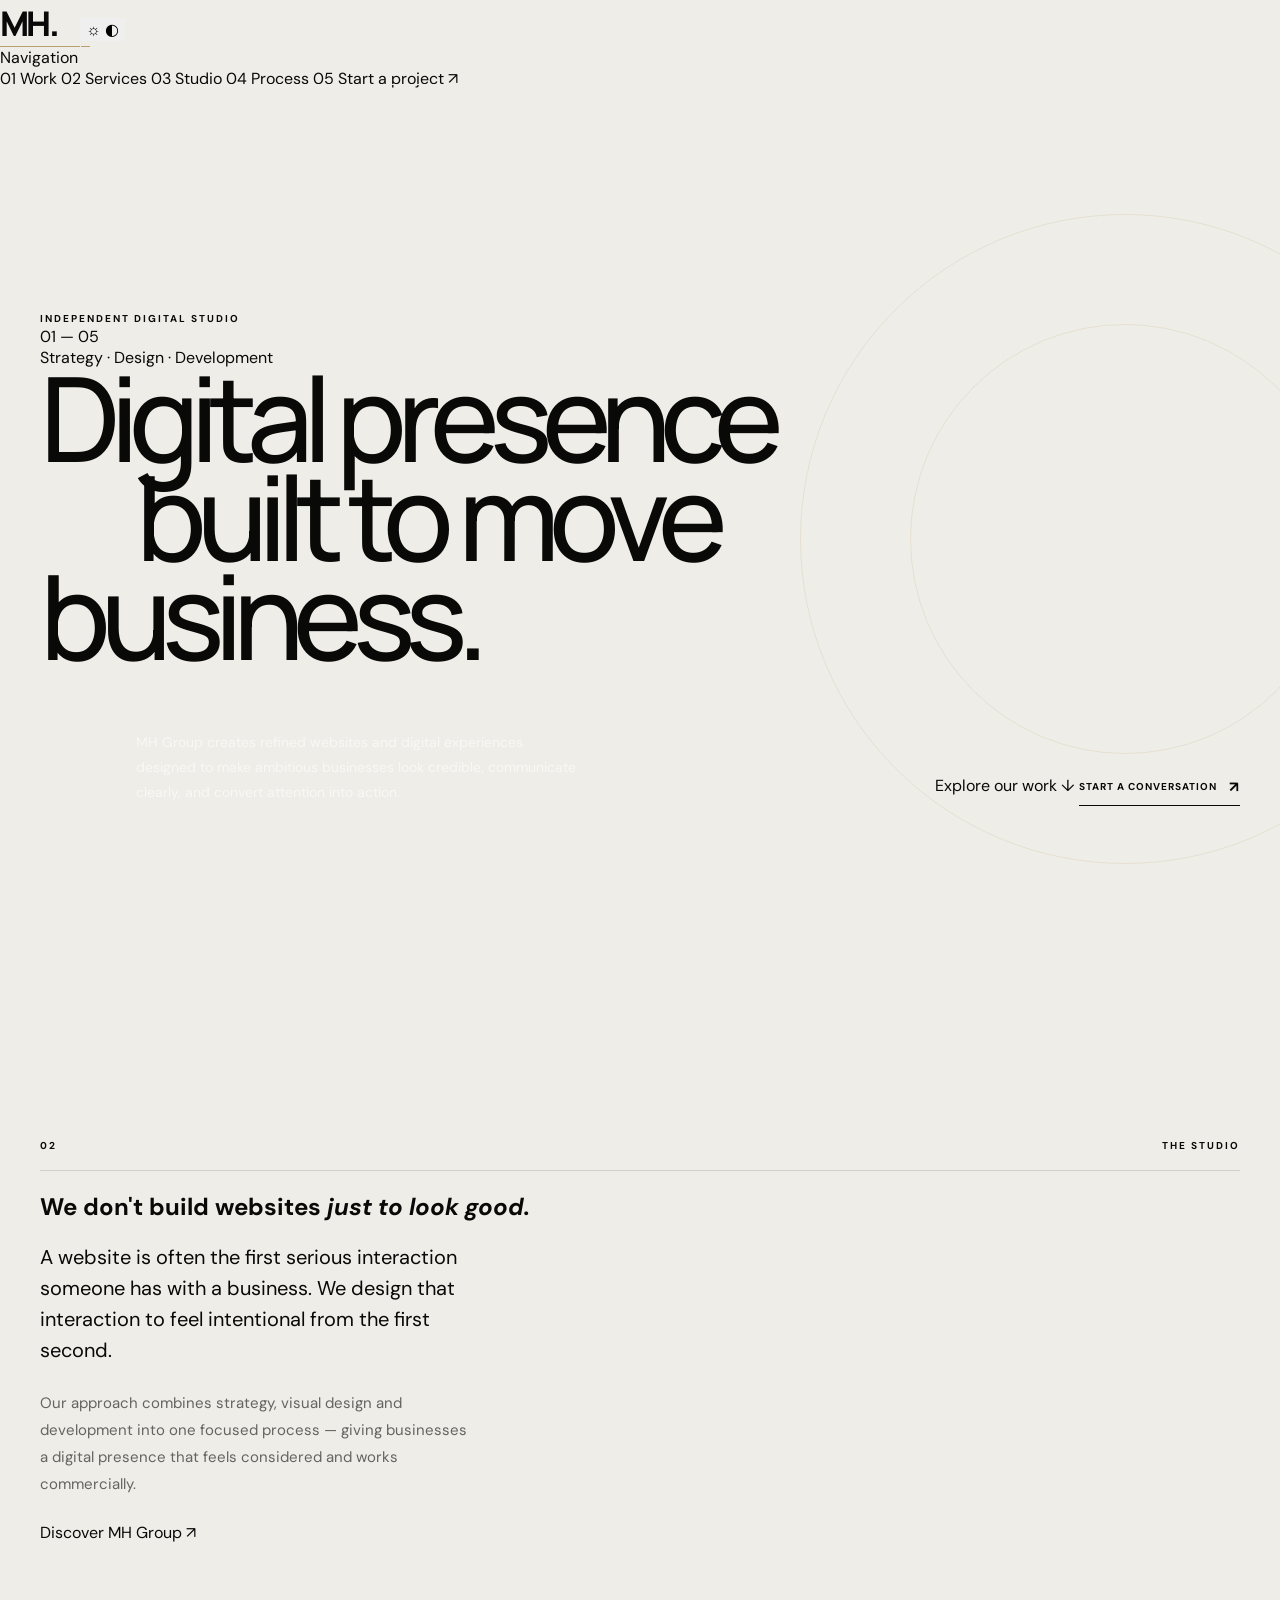
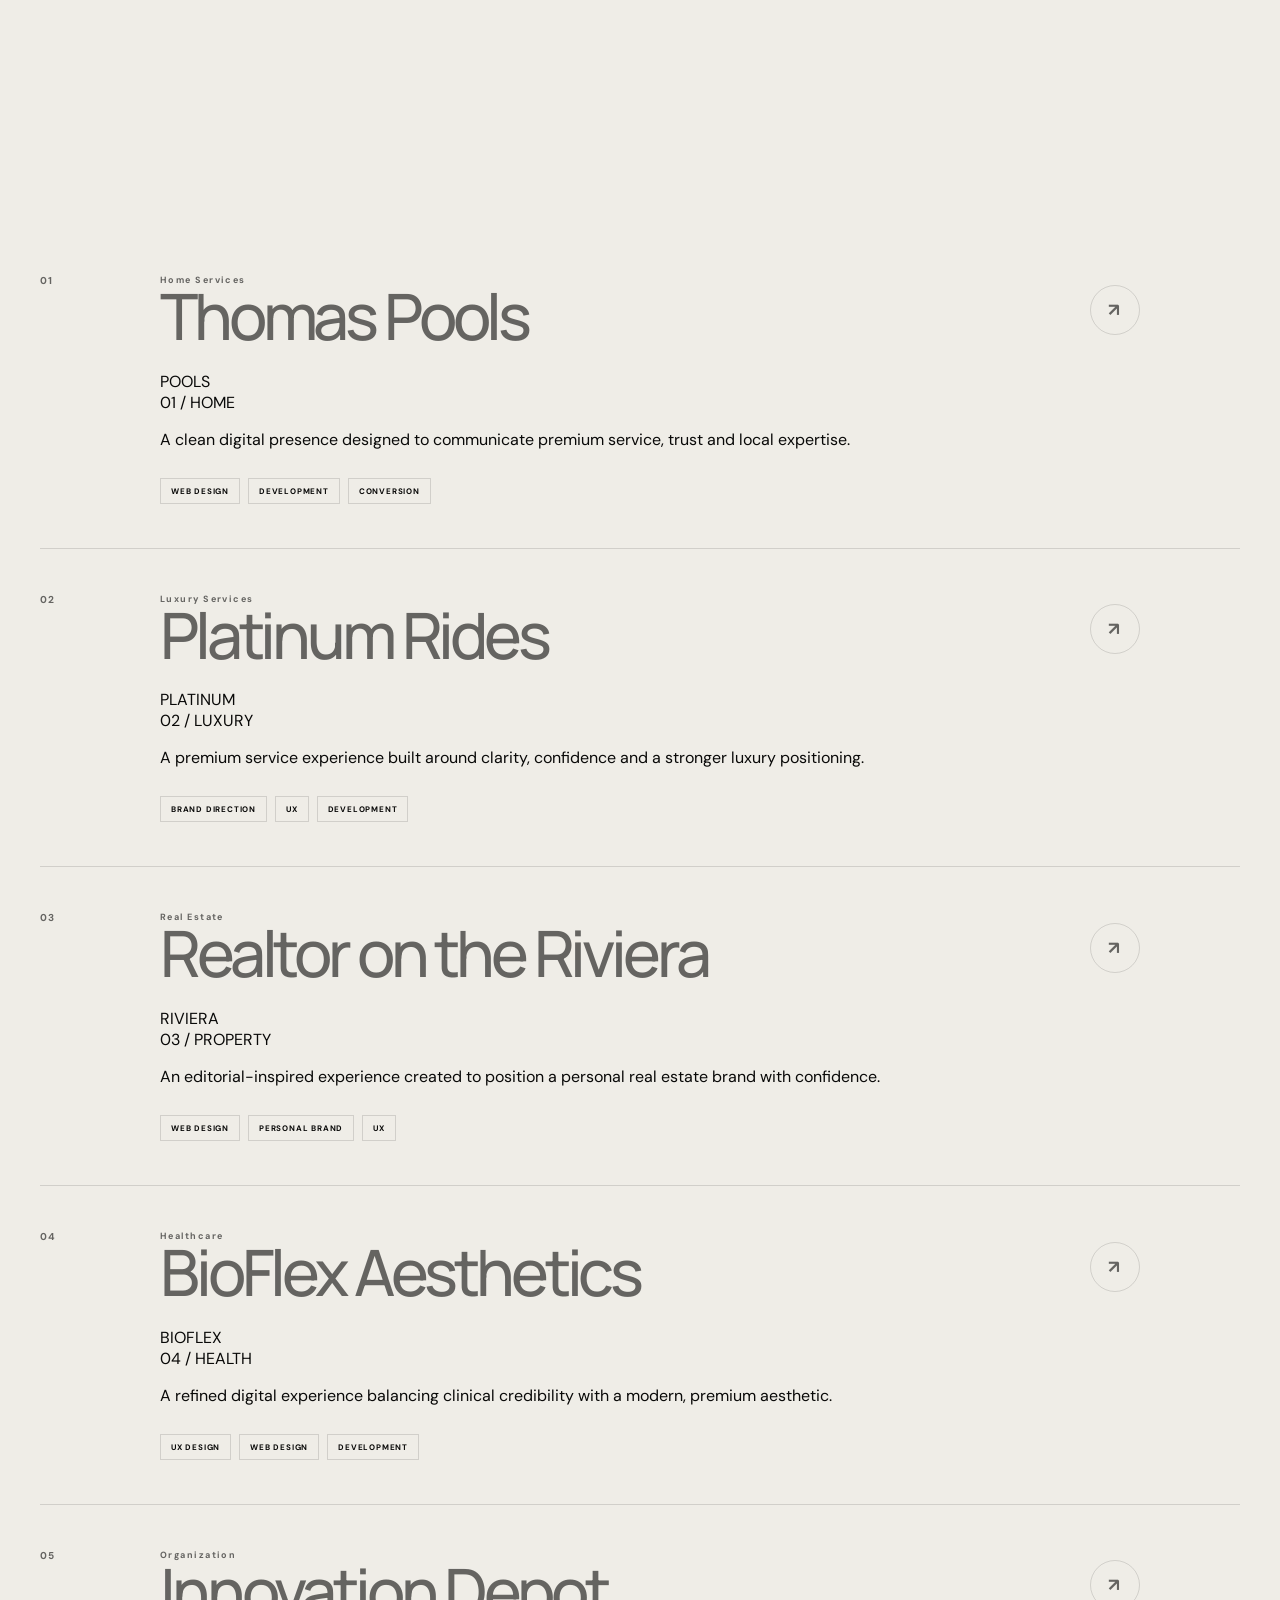
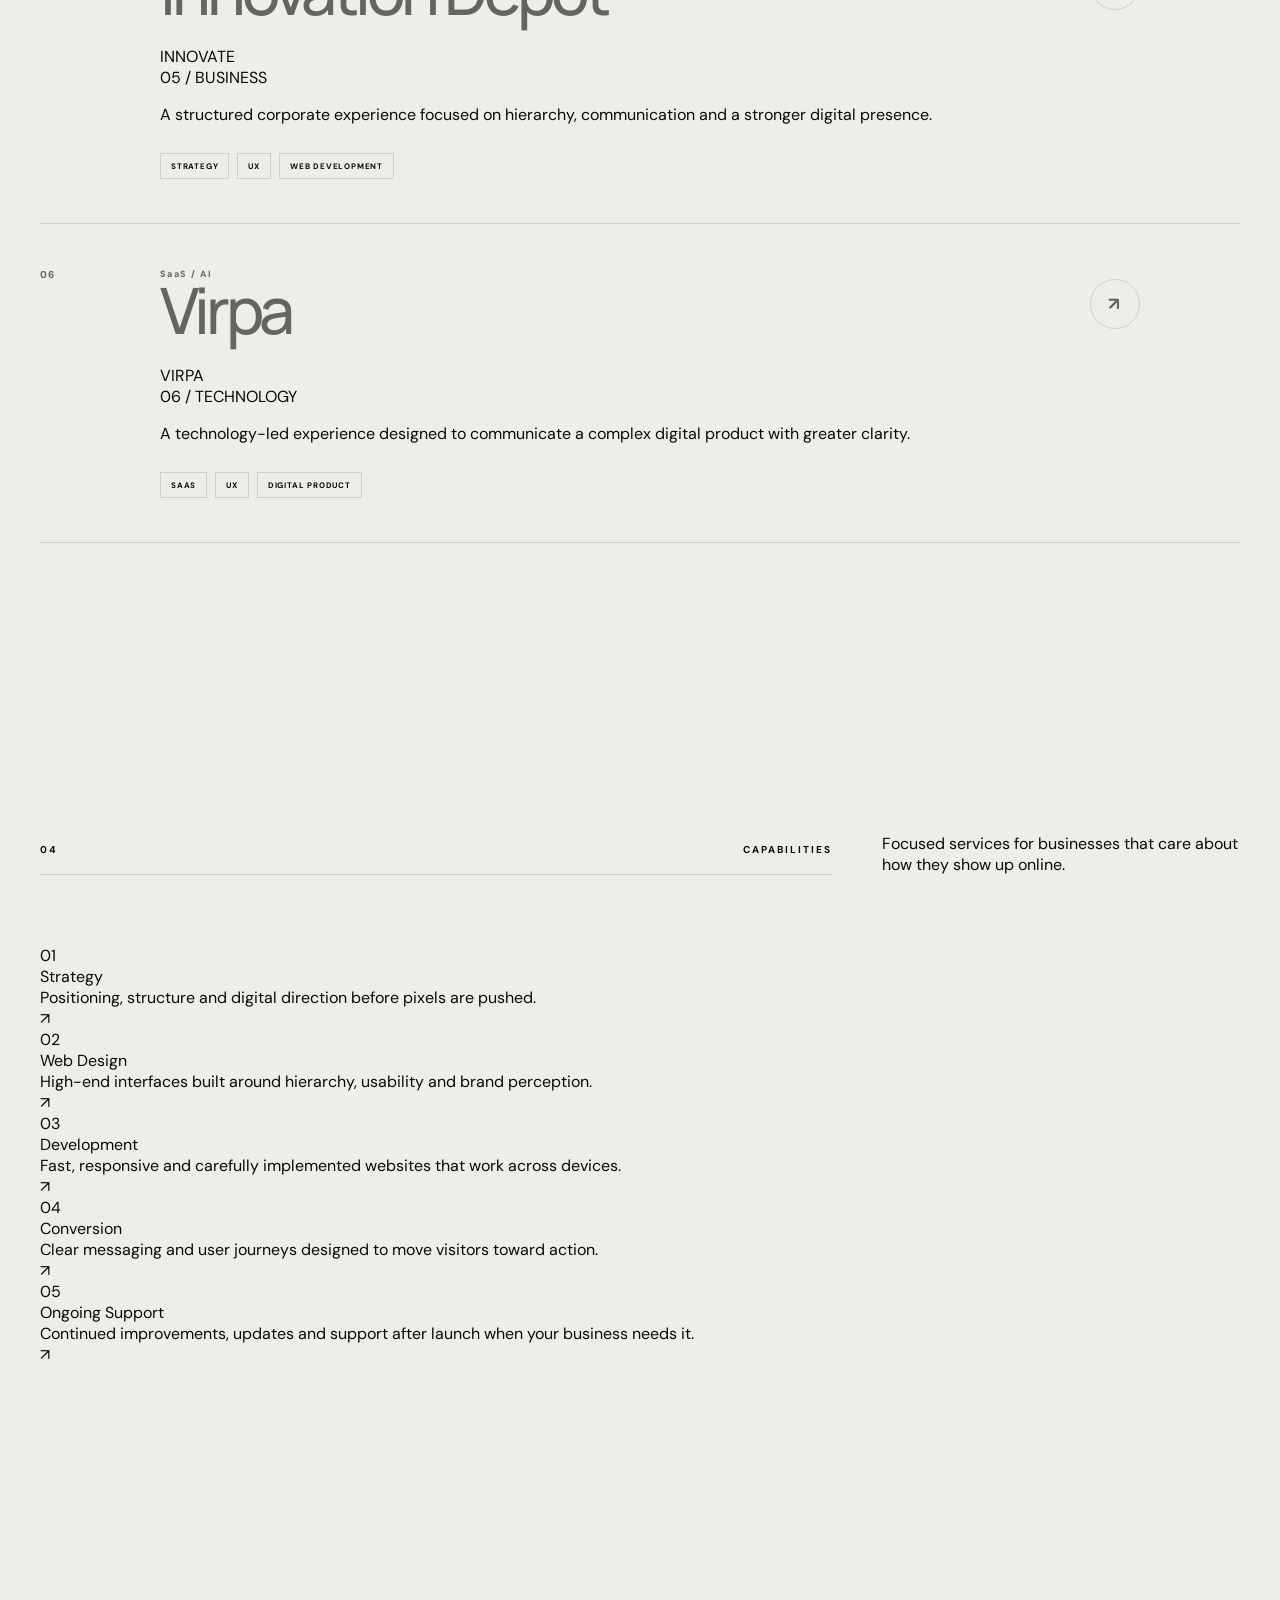
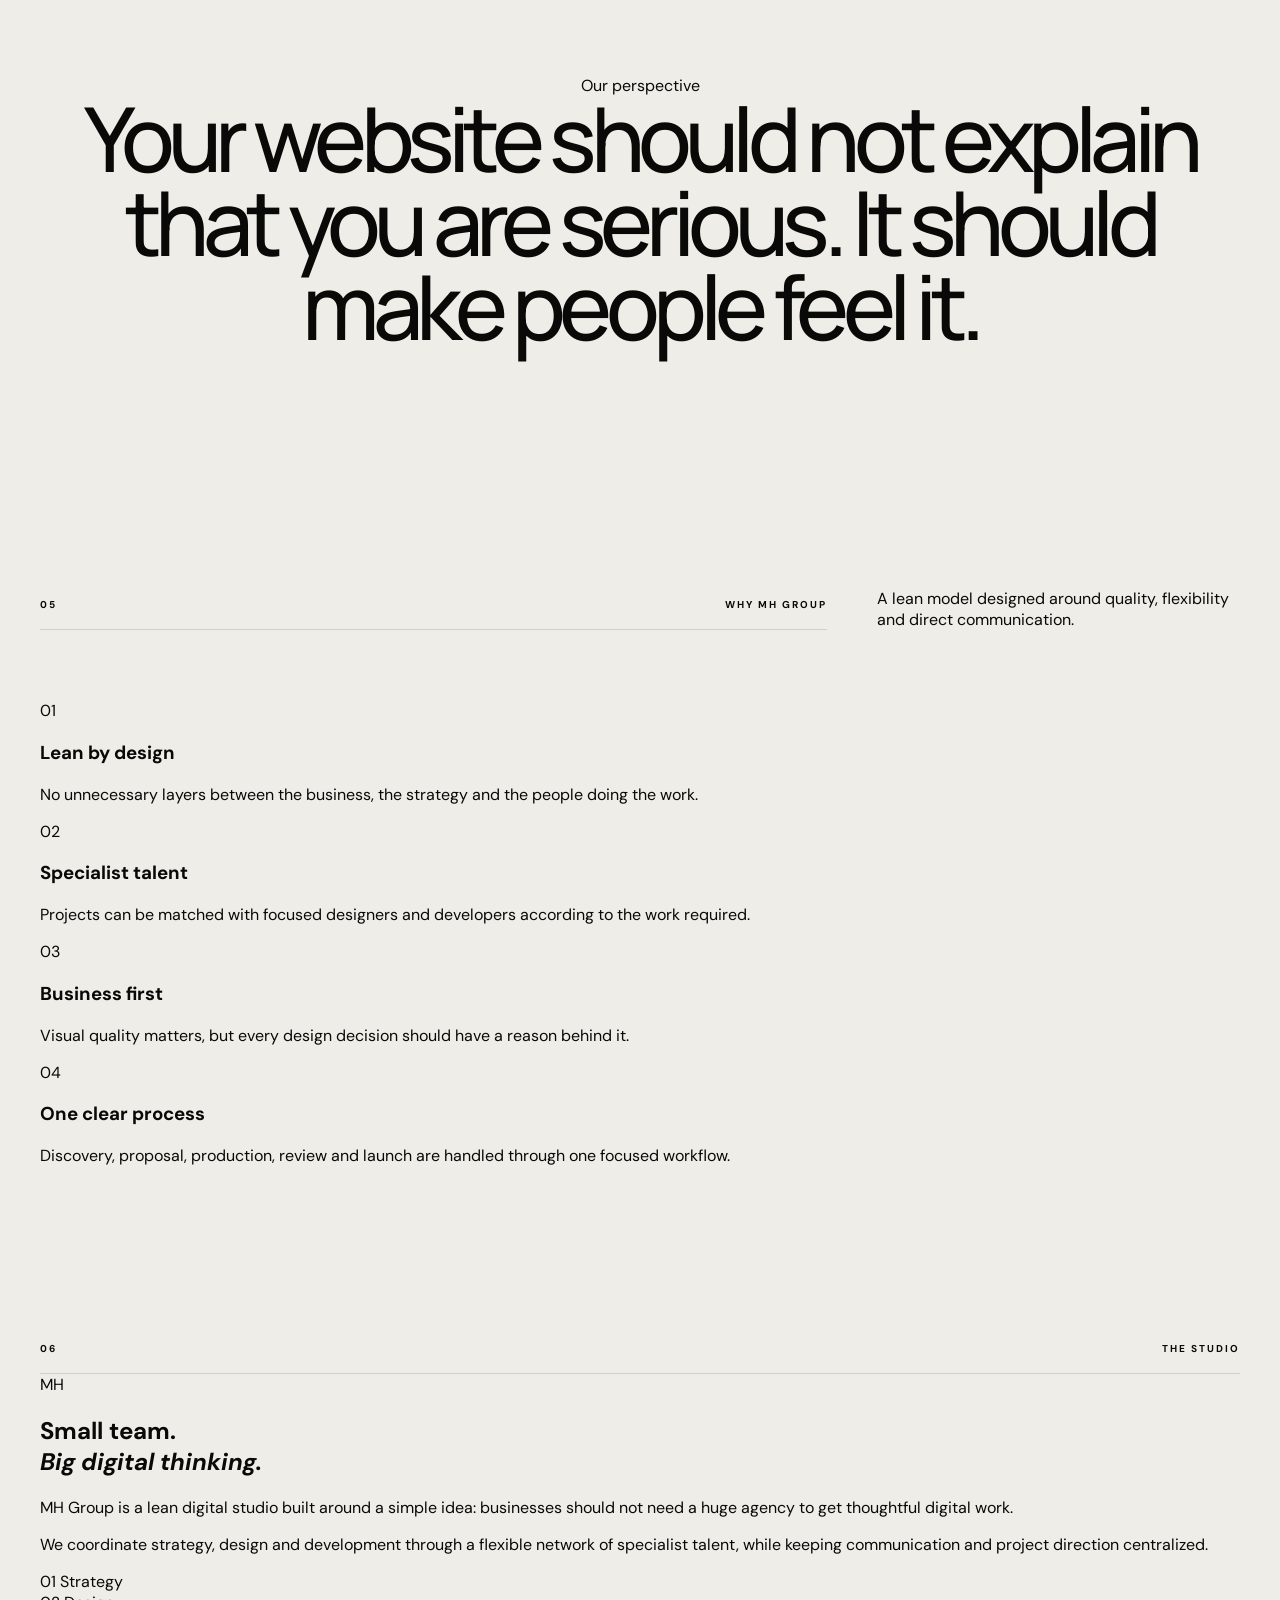
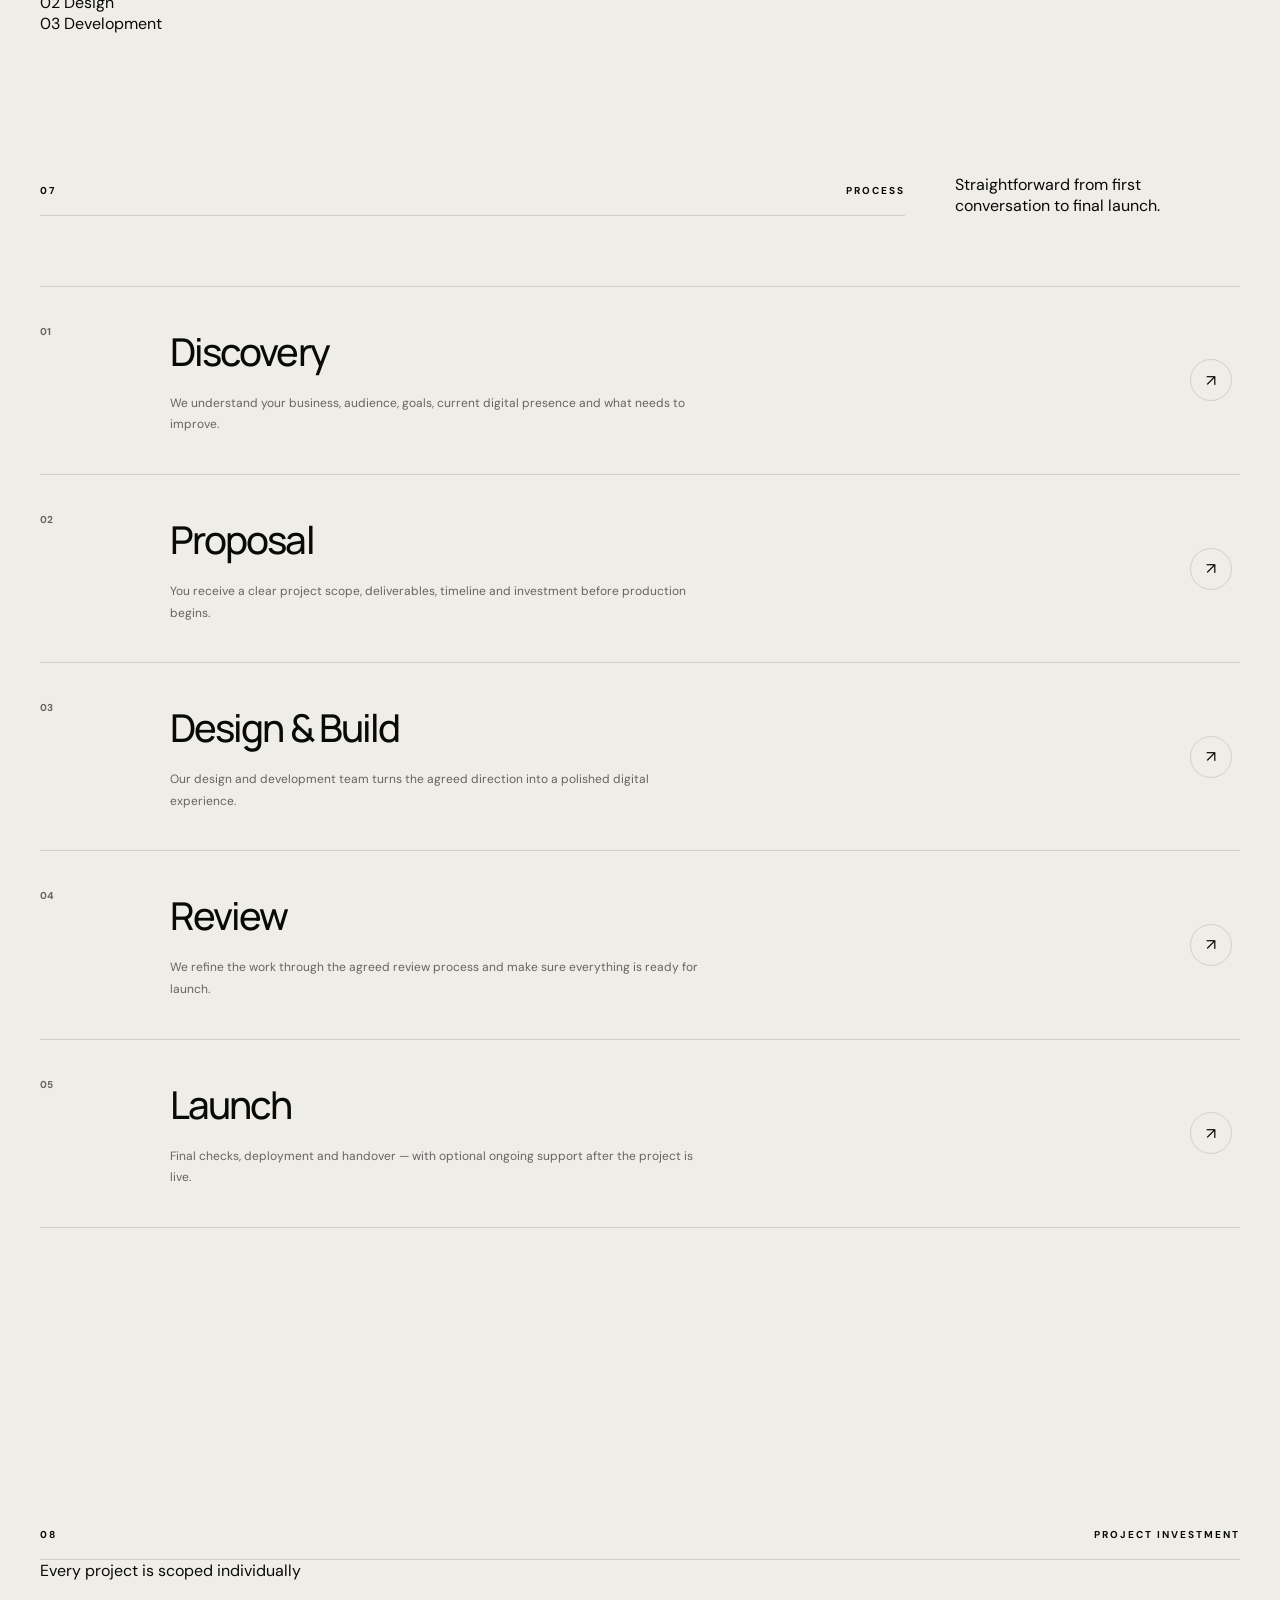
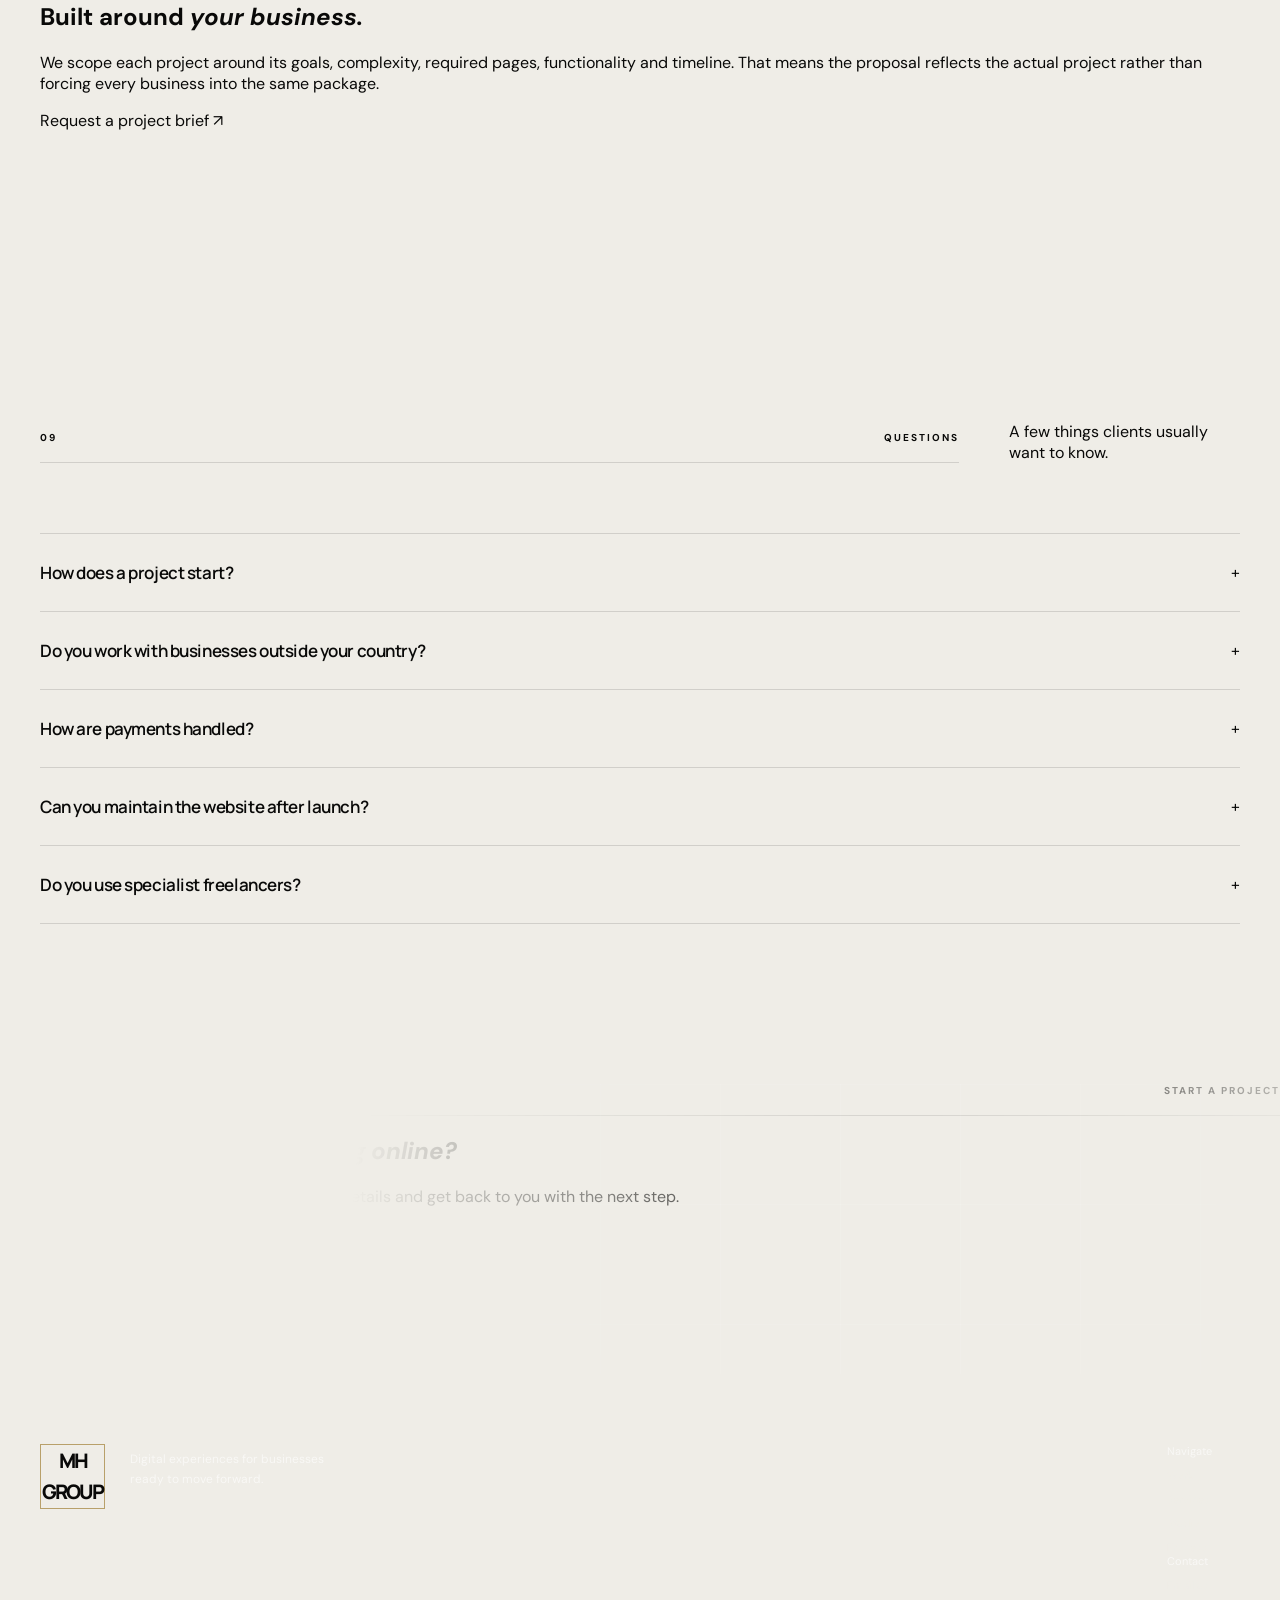
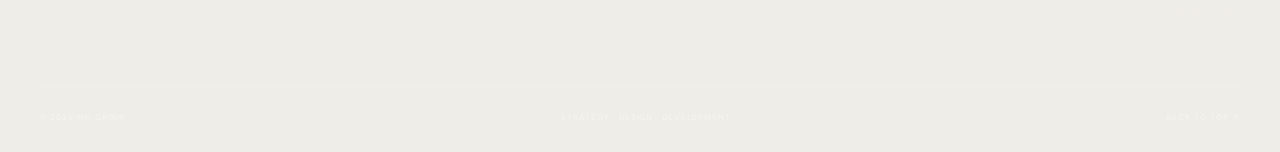
==== commit ff303680: "Update index.html" ====
--- a/index.html
+++ b/index.html
@@ -4,20 +4,19 @@
   <meta charset="UTF-8">
   <meta name="viewport" content="width=device-width, initial-scale=1.0">
 
-  <title>MH Group — Digital Experiences Built for Business</title>
-
+  <title>MH Group — Digital Experiences Built to Move Business</title>
   <meta
     name="description"
-    content="MH Group designs and develops premium websites and digital experiences for ambitious businesses."
+    content="MH Group is a digital design and development studio creating refined websites and digital experiences for ambitious businesses."
   >
 
-  <meta name="theme-color" content="#0a0a09">
+  <meta name="theme-color" content="#f4f3ef">
 
   <link rel="preconnect" href="https://fonts.googleapis.com">
   <link rel="preconnect" href="https://fonts.gstatic.com" crossorigin>
 
   <link
-    href="https://fonts.googleapis.com/css2?family=DM+Sans:wght@400;500;600;700&family=Manrope:wght@400;500;600;700;800&family=Playfair+Display:ital,wght@0,500;0,600;1,500;1,600&display=swap"
+    href="https://fonts.googleapis.com/css2?family=DM+Sans:wght@400;500;600;700&family=Manrope:wght@400;500;600;700;800&display=swap"
     rel="stylesheet"
   >
 
@@ -26,179 +25,205 @@
 
 <body>
 
-  <!-- =========================
-       LOADER
-  ========================== -->
-  <div class="loader" id="loader">
-    <div class="loader-inner">
-      <span class="loader-brand">MH</span>
-      <span class="loader-line"></span>
-      <span class="loader-text">DIGITAL STUDIO</span>
+  <!-- PAGE LOADER -->
+  <div class="page-loader" id="loader">
+    <div class="loader-brand">MH<span>.</span></div>
+    <div class="loader-line">
+      <span></span>
     </div>
   </div>
 
-
-  <!-- =========================
-       HEADER
-  ========================== -->
+  <!-- CURSOR -->
+  <div class="cursor-dot"></div>
+  <div class="cursor-ring"></div>
+
+  <!-- HEADER -->
   <header class="site-header" id="siteHeader">
-
-    <a href="#top" class="brand" aria-label="MH Group home">
-      <span class="brand-mark">MH</span>
-      <span class="brand-name">GROUP</span>
-    </a>
-
-    <nav class="desktop-nav" aria-label="Main navigation">
-      <a href="#work">Work</a>
-      <a href="#services">Services</a>
-      <a href="#process">Process</a>
-      <a href="#about">About</a>
-      <a href="#faq">FAQ</a>
-    </nav>
-
-    <a href="#contact" class="header-cta">
-      Start a Project
-      <span>↗</span>
-    </a>
-
-    <button
-      class="menu-toggle"
-      id="menuToggle"
-      aria-label="Open navigation"
-      aria-expanded="false"
-    >
-      <span></span>
-      <span></span>
-    </button>
-
+    <div class="container header-inner">
+
+      <a href="#top" class="logo" aria-label="MH Group home">
+        <span class="logo-mark">MH</span>
+        <span class="logo-name">GROUP</span>
+      </a>
+
+      <nav class="desktop-nav">
+        <a href="#work">Work</a>
+        <a href="#services">Services</a>
+        <a href="#studio">Studio</a>
+        <a href="#process">Process</a>
+      </nav>
+
+      <div class="header-actions">
+
+        <button
+          class="theme-toggle"
+          id="themeToggle"
+          aria-label="Toggle color theme"
+          type="button"
+        >
+          <span class="theme-icon sun">☼</span>
+          <span class="theme-icon moon">◐</span>
+        </button>
+
+        <a href="#contact" class="header-cta">
+          Start a project
+          <span>↗</span>
+        </a>
+
+        <button
+          class="menu-toggle"
+          id="menuToggle"
+          aria-label="Open menu"
+          aria-expanded="false"
+          type="button"
+        >
+          <span></span>
+          <span></span>
+        </button>
+
+      </div>
+    </div>
   </header>
 
-
-  <!-- =========================
-       MOBILE NAV
-  ========================== -->
-  <div class="mobile-nav" id="mobileNav">
-
-    <div class="mobile-nav-inner">
-
-      <div class="mobile-nav-top">
-        <span>Navigation</span>
-        <span>MH / 01</span>
+  <!-- MOBILE MENU -->
+  <div class="mobile-menu" id="mobileMenu">
+    <div class="mobile-menu-inner">
+
+      <div class="mobile-label">Navigation</div>
+
+      <a href="#work" class="mobile-link">
+        <span>01</span>
+        Work
+      </a>
+
+      <a href="#services" class="mobile-link">
+        <span>02</span>
+        Services
+      </a>
+
+      <a href="#studio" class="mobile-link">
+        <span>03</span>
+        Studio
+      </a>
+
+      <a href="#process" class="mobile-link">
+        <span>04</span>
+        Process
+      </a>
+
+      <a href="#contact" class="mobile-link mobile-contact">
+        <span>05</span>
+        Start a project ↗
+      </a>
+
+    </div>
+  </div>
+
+  <main id="top">
+
+    <!-- HERO -->
+    <section class="hero section">
+
+      <div class="hero-grid"></div>
+
+      <div class="container hero-container">
+
+        <div class="hero-top reveal">
+          <div class="eyebrow">
+            <span class="eyebrow-dot"></span>
+            Independent digital studio
+          </div>
+
+          <div class="hero-index">
+            01 — 05
+          </div>
+        </div>
+
+        <div class="hero-content">
+
+          <div class="hero-kicker reveal">
+            Strategy · Design · Development
+          </div>
+
+          <h1 class="hero-title reveal">
+            Digital presence
+            <span>built to move</span>
+            business.
+          </h1>
+
+          <div class="hero-bottom reveal">
+
+            <p class="hero-description">
+              MH Group creates refined websites and digital experiences
+              designed to make ambitious businesses look credible,
+              communicate clearly, and convert attention into action.
+            </p>
+
+            <div class="hero-actions">
+
+              <a href="#work" class="btn btn-primary">
+                Explore our work
+                <span>↓</span>
+              </a>
+
+              <a href="#contact" class="text-link">
+                Start a conversation
+                <span>↗</span>
+              </a>
+
+            </div>
+
+          </div>
+
+        </div>
+
+        <div class="hero-meta reveal">
+          <span>Based globally</span>
+          <span>Working across US · EU · Worldwide</span>
+          <span>© <span class="year"></span> MH Group</span>
+        </div>
+
       </div>
-
-      <nav>
-        <a href="#work">Work <span>01</span></a>
-        <a href="#services">Services <span>02</span></a>
-        <a href="#process">Process <span>03</span></a>
-        <a href="#about">About <span>04</span></a>
-        <a href="#faq">FAQ <span>05</span></a>
-        <a href="#contact">Start a Project <span>06</span></a>
-      </nav>
-
-      <div class="mobile-nav-footer">
-        <span>Digital Design & Development</span>
-        <span>© <span class="year"></span> MH Group</span>
-      </div>
-
-    </div>
-
-  </div>
-
-
-  <main id="top">
-
-    <!-- =========================
-         HERO
-    ========================== -->
-    <section class="hero section-dark">
-
-      <div class="hero-grid"></div>
 
       <div class="hero-orbit orbit-one"></div>
       <div class="hero-orbit orbit-two"></div>
-      <div class="hero-orbit orbit-three"></div>
-
-      <div class="hero-glow hero-glow-one"></div>
-      <div class="hero-glow hero-glow-two"></div>
-
-      <div class="container hero-container">
-
-        <div class="hero-meta">
-          <span>MH GROUP</span>
-          <span>01 — DIGITAL STUDIO</span>
-        </div>
-
-        <div class="hero-main">
-
-          <p class="eyebrow hero-eyebrow reveal">
-            Digital experiences for ambitious businesses
-          </p>
-
-          <h1 class="hero-title reveal">
-            We build websites
-            <span>that move business</span>
-            <em>forward.</em>
-          </h1>
-
-          <div class="hero-bottom">
-
-            <p class="hero-description reveal">
-              Strategy, design and development brought together to create
-              digital experiences that look exceptional and work harder.
+
+    </section>
+
+
+    <!-- INTRO -->
+    <section class="intro section">
+
+      <div class="container">
+
+        <div class="section-label reveal">
+          <span>02</span>
+          The studio
+        </div>
+
+        <div class="intro-layout">
+
+          <h2 class="intro-title reveal">
+            We don't build websites
+            <em>just to look good.</em>
+          </h2>
+
+          <div class="intro-copy reveal">
+
+            <p>
+              A website is often the first serious interaction someone
+              has with a business. We design that interaction to feel
+              intentional from the first second.
             </p>
 
-            <a href="#contact" class="circle-link reveal">
-              <span>Start<br>Project</span>
-              <strong>↗</strong>
-            </a>
-
-          </div>
-
-        </div>
-
-        <div class="hero-scroll">
-          <span>Scroll to explore</span>
-          <span class="scroll-line"></span>
-        </div>
-
-      </div>
-
-    </section>
-
-
-    <!-- =========================
-         INTRO
-    ========================== -->
-    <section class="intro section-light">
-
-      <div class="container">
-
-        <div class="section-label">
-          <span>02</span>
-          <span>WHAT WE DO</span>
-        </div>
-
-        <div class="intro-content">
-
-          <h2 class="display-title reveal">
-            Your website should do more than
-            <span>exist.</span>
-          </h2>
-
-          <div class="intro-copy reveal">
-
             <p>
-              It should communicate your value, establish credibility,
-              create trust and turn attention into opportunity.
+              Our approach combines strategy, visual design and development
+              into one focused process — giving businesses a digital
+              presence that feels considered and works commercially.
             </p>
 
-            <p>
-              MH Group works with businesses that want a digital presence
-              designed around their goals — not around a generic template.
-            </p>
-
-            <a href="#services" class="text-link">
-              Explore our capabilities
+            <a href="#studio" class="arrow-link">
+              Discover MH Group
               <span>↗</span>
             </a>
 
@@ -211,10 +236,8 @@
     </section>
 
 
-    <!-- =========================
-         WORK
-    ========================== -->
-    <section class="work section-light" id="work">
+    <!-- WORK -->
+    <section class="work section" id="work">
 
       <div class="container">
 
@@ -222,18 +245,18 @@
 
           <div class="section-label">
             <span>03</span>
-            <span>SELECTED WORK</span>
-          </div>
-
-          <p>
-            A selection of digital experiences across different industries
-            and business models.
-          </p>
-
-        </div>
-
-
-        <div class="project-list">
+            Selected work
+          </div>
+
+          <div class="section-heading-right">
+            A selection of digital projects delivered
+            across different industries.
+          </div>
+
+        </div>
+
+
+        <div class="projects">
 
           <!-- PROJECT 01 -->
           <article class="project-card reveal">
@@ -243,74 +266,104 @@
             <div class="project-main">
 
               <div class="project-top">
-                <span>HOME SERVICES</span>
-                <span>WEB DESIGN / DEVELOPMENT</span>
-              </div>
-
-              <h3>Thomas Pools</h3>
-
-              <p>
-                A conversion-focused digital presence created for a
-                professional pool and outdoor services business.
-              </p>
-
-              <div class="project-tags">
-                <span>Strategy</span>
-                <span>UX/UI</span>
-                <span>Development</span>
-              </div>
-
-            </div>
-
-            <a
-              class="project-arrow"
-              href="https://thomaspools.us/"
-              target="_blank"
-              rel="noopener noreferrer"
-              aria-label="View Thomas Pools website"
-            >
-              ↗
-            </a>
+
+                <div>
+                  <div class="project-category">
+                    Home Services
+                  </div>
+
+                  <h3>Thomas Pools</h3>
+                </div>
+
+                <a
+                  href="https://thomaspools.us/"
+                  target="_blank"
+                  rel="noopener noreferrer"
+                  class="project-arrow"
+                  aria-label="Visit Thomas Pools"
+                >
+                  ↗
+                </a>
+
+              </div>
+
+              <div class="project-visual visual-01">
+                <div class="visual-grid"></div>
+                <div class="visual-word">POOLS</div>
+                <div class="visual-badge">01 / HOME</div>
+              </div>
+
+              <div class="project-info">
+
+                <p>
+                  A clean digital presence designed to communicate
+                  premium service, trust and local expertise.
+                </p>
+
+                <div class="project-tags">
+                  <span>Web Design</span>
+                  <span>Development</span>
+                  <span>Conversion</span>
+                </div>
+
+              </div>
+
+            </div>
 
           </article>
 
 
           <!-- PROJECT 02 -->
-          <article class="project-card project-featured reveal">
+          <article class="project-card project-offset reveal">
 
             <div class="project-number">02</div>
 
             <div class="project-main">
 
               <div class="project-top">
-                <span>LUXURY SERVICES</span>
-                <span>DIGITAL EXPERIENCE</span>
-              </div>
-
-              <h3>Platinum Rides</h3>
-
-              <p>
-                A premium web experience built around luxury transportation,
-                strong positioning and high-intent customer journeys.
-              </p>
-
-              <div class="project-tags">
-                <span>Brand Experience</span>
-                <span>UX/UI</span>
-                <span>Development</span>
-              </div>
-
-            </div>
-
-            <a
-              class="project-arrow"
-              href="https://platinumrides.ca/"
-              target="_blank"
-              rel="noopener noreferrer"
-              aria-label="View Platinum Rides website"
-            >
-              ↗
-            </a>
+
+                <div>
+                  <div class="project-category">
+                    Luxury Services
+                  </div>
+
+                  <h3>Platinum Rides</h3>
+                </div>
+
+                <a
+                  href="https://platinumrides.ca/"
+                  target="_blank"
+                  rel="noopener noreferrer"
+                  class="project-arrow"
+                  aria-label="Visit Platinum Rides"
+                >
+                  ↗
+                </a>
+
+              </div>
+
+              <div class="project-visual visual-02">
+                <div class="visual-grid"></div>
+                <div class="visual-word">PLATINUM</div>
+                <div class="visual-badge">02 / LUXURY</div>
+              </div>
+
+              <div class="project-info">
+
+                <p>
+                  A premium service experience built around clarity,
+                  confidence and a stronger luxury positioning.
+                </p>
+
+                <div class="project-tags">
+                  <span>Brand Direction</span>
+                  <span>UX</span>
+                  <span>Development</span>
+                </div>
+
+              </div>
+
+            </div>
 
           </article>
 
@@ -323,74 +376,104 @@
             <div class="project-main">
 
               <div class="project-top">
-                <span>REAL ESTATE</span>
-                <span>PERSONAL BRAND</span>
-              </div>
-
-              <h3>Realtor on the Riviera</h3>
-
-              <p>
-                A refined property-focused experience designed to establish
-                trust and present a premium real estate brand.
-              </p>
-
-              <div class="project-tags">
-                <span>Art Direction</span>
-                <span>UX/UI</span>
-                <span>Development</span>
-              </div>
-
-            </div>
-
-            <a
-              class="project-arrow"
-              href="https://realtorontheriviera.com/"
-              target="_blank"
-              rel="noopener noreferrer"
-              aria-label="View Realtor on the Riviera website"
-            >
-              ↗
-            </a>
+
+                <div>
+                  <div class="project-category">
+                    Real Estate
+                  </div>
+
+                  <h3>Realtor on the Riviera</h3>
+                </div>
+
+                <a
+                  href="https://realtorontheriviera.com/"
+                  target="_blank"
+                  rel="noopener noreferrer"
+                  class="project-arrow"
+                  aria-label="Visit Realtor on the Riviera"
+                >
+                  ↗
+                </a>
+
+              </div>
+
+              <div class="project-visual visual-03">
+                <div class="visual-grid"></div>
+                <div class="visual-word">RIVIERA</div>
+                <div class="visual-badge">03 / PROPERTY</div>
+              </div>
+
+              <div class="project-info">
+
+                <p>
+                  An editorial-inspired experience created to position
+                  a personal real estate brand with confidence.
+                </p>
+
+                <div class="project-tags">
+                  <span>Web Design</span>
+                  <span>Personal Brand</span>
+                  <span>UX</span>
+                </div>
+
+              </div>
+
+            </div>
 
           </article>
 
 
           <!-- PROJECT 04 -->
-          <article class="project-card reveal">
+          <article class="project-card project-offset reveal">
 
             <div class="project-number">04</div>
 
             <div class="project-main">
 
               <div class="project-top">
-                <span>HEALTHCARE</span>
-                <span>AESTHETICS</span>
-              </div>
-
-              <h3>BioFlex Aesthetics</h3>
-
-              <p>
-                A polished healthcare experience balancing professionalism,
-                clarity and a premium customer journey.
-              </p>
-
-              <div class="project-tags">
-                <span>UX Strategy</span>
-                <span>Interface</span>
-                <span>Development</span>
-              </div>
-
-            </div>
-
-            <a
-              class="project-arrow"
-              href="https://bioflexaesthetics.com/"
-              target="_blank"
-              rel="noopener noreferrer"
-              aria-label="View BioFlex Aesthetics website"
-            >
-              ↗
-            </a>
+
+                <div>
+                  <div class="project-category">
+                    Healthcare
+                  </div>
+
+                  <h3>BioFlex Aesthetics</h3>
+                </div>
+
+                <a
+                  href="https://bioflexaesthetics.com/"
+                  target="_blank"
+                  rel="noopener noreferrer"
+                  class="project-arrow"
+                  aria-label="Visit BioFlex Aesthetics"
+                >
+                  ↗
+                </a>
+
+              </div>
+
+              <div class="project-visual visual-04">
+                <div class="visual-grid"></div>
+                <div class="visual-word">BIOFLEX</div>
+                <div class="visual-badge">04 / HEALTH</div>
+              </div>
+
+              <div class="project-info">
+
+                <p>
+                  A refined digital experience balancing clinical
+                  credibility with a modern, premium aesthetic.
+                </p>
+
+                <div class="project-tags">
+                  <span>UX Design</span>
+                  <span>Web Design</span>
+                  <span>Development</span>
+                </div>
+
+              </div>
+
+            </div>
 
           </article>
 
@@ -403,126 +486,499 @@
             <div class="project-main">
 
               <div class="project-top">
-                <span>ORGANIZATION</span>
-                <span>B2B / CORPORATE</span>
-              </div>
-
-              <h3>Innovation Depot</h3>
+
+                <div>
+                  <div class="project-category">
+                    Organization
+                  </div>
+
+                  <h3>Innovation Depot</h3>
+                </div>
+
+                <a
+                  href="https://innovationdepot.org/"
+                  target="_blank"
+                  rel="noopener noreferrer"
+                  class="project-arrow"
+                  aria-label="Visit Innovation Depot"
+                >
+                  ↗
+                </a>
+
+              </div>
+
+              <div class="project-visual visual-05">
+                <div class="visual-grid"></div>
+                <div class="visual-word">INNOVATE</div>
+                <div class="visual-badge">05 / BUSINESS</div>
+              </div>
+
+              <div class="project-info">
+
+                <p>
+                  A structured corporate experience focused on hierarchy,
+                  communication and a stronger digital presence.
+                </p>
+
+                <div class="project-tags">
+                  <span>Strategy</span>
+                  <span>UX</span>
+                  <span>Web Development</span>
+                </div>
+
+              </div>
+
+            </div>
+
+          </article>
+
+
+          <!-- PROJECT 06 -->
+          <article class="project-card project-offset reveal">
+
+            <div class="project-number">06</div>
+
+            <div class="project-main">
+
+              <div class="project-top">
+
+                <div>
+                  <div class="project-category">
+                    SaaS / AI
+                  </div>
+
+                  <h3>Virpa</h3>
+                </div>
+
+                <a
+                  href="https://virpa.ai/"
+                  target="_blank"
+                  rel="noopener noreferrer"
+                  class="project-arrow"
+                  aria-label="Visit Virpa"
+                >
+                  ↗
+                </a>
+
+              </div>
+
+              <div class="project-visual visual-06">
+                <div class="visual-grid"></div>
+                <div class="visual-word">VIRPA</div>
+                <div class="visual-badge">06 / TECHNOLOGY</div>
+              </div>
+
+              <div class="project-info">
+
+                <p>
+                  A technology-led experience designed to communicate
+                  a complex digital product with greater clarity.
+                </p>
+
+                <div class="project-tags">
+                  <span>SaaS</span>
+                  <span>UX</span>
+                  <span>Digital Product</span>
+                </div>
+
+              </div>
+
+            </div>
+
+          </article>
+
+        </div>
+
+      </div>
+
+    </section>
+
+
+    <!-- SERVICES -->
+    <section class="services section" id="services">
+
+      <div class="container">
+
+        <div class="section-heading reveal">
+
+          <div class="section-label">
+            <span>04</span>
+            Capabilities
+          </div>
+
+          <div class="section-heading-right">
+            Focused services for businesses that care
+            about how they show up online.
+          </div>
+
+        </div>
+
+
+        <div class="service-list">
+
+          <div class="service-row reveal">
+
+            <div class="service-index">01</div>
+
+            <div class="service-name">
+              Strategy
+            </div>
+
+            <div class="service-description">
+              Positioning, structure and digital direction
+              before pixels are pushed.
+            </div>
+
+            <div class="service-icon">↗</div>
+
+          </div>
+
+
+          <div class="service-row reveal">
+
+            <div class="service-index">02</div>
+
+            <div class="service-name">
+              Web Design
+            </div>
+
+            <div class="service-description">
+              High-end interfaces built around hierarchy,
+              usability and brand perception.
+            </div>
+
+            <div class="service-icon">↗</div>
+
+          </div>
+
+
+          <div class="service-row reveal">
+
+            <div class="service-index">03</div>
+
+            <div class="service-name">
+              Development
+            </div>
+
+            <div class="service-description">
+              Fast, responsive and carefully implemented
+              websites that work across devices.
+            </div>
+
+            <div class="service-icon">↗</div>
+
+          </div>
+
+
+          <div class="service-row reveal">
+
+            <div class="service-index">04</div>
+
+            <div class="service-name">
+              Conversion
+            </div>
+
+            <div class="service-description">
+              Clear messaging and user journeys designed
+              to move visitors toward action.
+            </div>
+
+            <div class="service-icon">↗</div>
+
+          </div>
+
+
+          <div class="service-row reveal">
+
+            <div class="service-index">05</div>
+
+            <div class="service-name">
+              Ongoing Support
+            </div>
+
+            <div class="service-description">
+              Continued improvements, updates and support
+              after launch when your business needs it.
+            </div>
+
+            <div class="service-icon">↗</div>
+
+          </div>
+
+        </div>
+
+      </div>
+
+    </section>
+
+
+    <!-- STATEMENT -->
+    <section class="statement section">
+
+      <div class="container">
+
+        <div class="statement-label reveal">
+          Our perspective
+        </div>
+
+        <h2 class="statement-title reveal">
+          Your website should not
+          <span>explain that you are serious.</span>
+          It should make people feel it.
+        </h2>
+
+      </div>
+
+    </section>
+
+
+    <!-- WHY MH -->
+    <section class="why section">
+
+      <div class="container">
+
+        <div class="section-heading reveal">
+
+          <div class="section-label">
+            <span>05</span>
+            Why MH Group
+          </div>
+
+          <div class="section-heading-right">
+            A lean model designed around quality,
+            flexibility and direct communication.
+          </div>
+
+        </div>
+
+
+        <div class="why-grid">
+
+          <div class="why-card reveal">
+            <span>01</span>
+            <h3>Lean by design</h3>
+            <p>
+              No unnecessary layers between the business,
+              the strategy and the people doing the work.
+            </p>
+          </div>
+
+
+          <div class="why-card reveal">
+            <span>02</span>
+            <h3>Specialist talent</h3>
+            <p>
+              Projects can be matched with focused designers
+              and developers according to the work required.
+            </p>
+          </div>
+
+
+          <div class="why-card reveal">
+            <span>03</span>
+            <h3>Business first</h3>
+            <p>
+              Visual quality matters, but every design decision
+              should have a reason behind it.
+            </p>
+          </div>
+
+
+          <div class="why-card reveal">
+            <span>04</span>
+            <h3>One clear process</h3>
+            <p>
+              Discovery, proposal, production, review and launch
+              are handled through one focused workflow.
+            </p>
+          </div>
+
+        </div>
+
+      </div>
+
+    </section>
+
+
+    <!-- STUDIO -->
+    <section class="studio section" id="studio">
+
+      <div class="container">
+
+        <div class="studio-layout">
+
+          <div class="studio-left reveal">
+
+            <div class="section-label">
+              <span>06</span>
+              The studio
+            </div>
+
+            <div class="studio-symbol">
+              <span>MH</span>
+            </div>
+
+          </div>
+
+
+          <div class="studio-right">
+
+            <h2 class="studio-title reveal">
+              Small team.
+              <br>
+              <em>Big digital thinking.</em>
+            </h2>
+
+            <div class="studio-copy reveal">
 
               <p>
-                A structured corporate experience designed to communicate
-                programs, community and business value clearly.
+                MH Group is a lean digital studio built around a simple
+                idea: businesses should not need a huge agency to get
+                thoughtful digital work.
               </p>
 
-              <div class="project-tags">
-                <span>Information Architecture</span>
-                <span>UI</span>
-                <span>Development</span>
-              </div>
-
-            </div>
-
-            <a
-              class="project-arrow"
-              href="https://innovationdepot.org/"
-              target="_blank"
-              rel="noopener noreferrer"
-              aria-label="View Innovation Depot website"
-            >
-              ↗
-            </a>
-
-          </article>
-
-
-          <!-- PROJECT 06 -->
-          <article class="project-card reveal">
-
-            <div class="project-number">06</div>
-
-            <div class="project-main">
-
-              <div class="project-top">
-                <span>SAAS / AI</span>
-                <span>PRODUCT EXPERIENCE</span>
-              </div>
-
-              <h3>Virpa</h3>
-
               <p>
-                A modern digital product experience focused on presenting
-                complex technology through a clear and approachable interface.
+                We coordinate strategy, design and development through
+                a flexible network of specialist talent, while keeping
+                communication and project direction centralized.
               </p>
 
-              <div class="project-tags">
-                <span>Product Design</span>
-                <span>UX/UI</span>
-                <span>Development</span>
-              </div>
-
-            </div>
-
-            <a
-              class="project-arrow"
-              href="https://virpa.ai/"
-              target="_blank"
-              rel="noopener noreferrer"
-              aria-label="View Virpa website"
-            >
-              ↗
-            </a>
-
-          </article>
-
-
-          <!-- PROJECT 07 -->
-          <article class="project-card reveal">
-
-            <div class="project-number">07</div>
-
-            <div class="project-main">
-
-              <div class="project-top">
-                <span>DIGITAL SERVICES</span>
-                <span>B2B</span>
-              </div>
-
-              <h3>DataPlux</h3>
-
+            </div>
+
+            <div class="studio-details reveal">
+
+              <div>
+                <span>01</span>
+                Strategy
+              </div>
+
+              <div>
+                <span>02</span>
+                Design
+              </div>
+
+              <div>
+                <span>03</span>
+                Development
+              </div>
+
+            </div>
+
+          </div>
+
+        </div>
+
+      </div>
+
+    </section>
+
+
+    <!-- PROCESS -->
+    <section class="process section" id="process">
+
+      <div class="container">
+
+        <div class="section-heading reveal">
+
+          <div class="section-label">
+            <span>07</span>
+            Process
+          </div>
+
+          <div class="section-heading-right">
+            Straightforward from first conversation
+            to final launch.
+          </div>
+
+        </div>
+
+
+        <div class="process-list">
+
+          <div class="process-item reveal">
+
+            <div class="process-number">01</div>
+
+            <div class="process-content">
+              <h3>Discovery</h3>
               <p>
-                A professional digital presence built around technology,
-                services and a clear B2B communication structure.
+                We understand your business, audience, goals,
+                current digital presence and what needs to improve.
               </p>
-
-              <div class="project-tags">
-                <span>Strategy</span>
-                <span>UX/UI</span>
-                <span>Development</span>
-              </div>
-
-            </div>
-
-            <a
-              class="project-arrow"
-              href="https://dataplux.com.au/"
-              target="_blank"
-              rel="noopener noreferrer"
-              aria-label="View DataPlux website"
-            >
-              ↗
-            </a>
-
-          </article>
-
-        </div>
-
-
-        <div class="work-footer reveal">
-          <span>More projects available upon request.</span>
-          <a href="#contact" class="text-link">
-            Discuss your project
-            <span>↗</span>
-          </a>
+            </div>
+
+            <div class="process-arrow">↗</div>
+
+          </div>
+
+
+          <div class="process-item reveal">
+
+            <div class="process-number">02</div>
+
+            <div class="process-content">
+              <h3>Proposal</h3>
+              <p>
+                You receive a clear project scope, deliverables,
+                timeline and investment before production begins.
+              </p>
+            </div>
+
+            <div class="process-arrow">↗</div>
+
+          </div>
+
+
+          <div class="process-item reveal">
+
+            <div class="process-number">03</div>
+
+            <div class="process-content">
+              <h3>Design & Build</h3>
+              <p>
+                Our design and development team turns the agreed
+                direction into a polished digital experience.
+              </p>
+            </div>
+
+            <div class="process-arrow">↗</div>
+
+          </div>
+
+
+          <div class="process-item reveal">
+
+            <div class="process-number">04</div>
+
+            <div class="process-content">
+              <h3>Review</h3>
+              <p>
+                We refine the work through the agreed review process
+                and make sure everything is ready for launch.
+              </p>
+            </div>
+
+            <div class="process-arrow">↗</div>
+
+          </div>
+
+
+          <div class="process-item reveal">
+
+            <div class="process-number">05</div>
+
+            <div class="process-content">
+              <h3>Launch</h3>
+              <p>
+                Final checks, deployment and handover — with optional
+                ongoing support after the project is live.
+              </p>
+            </div>
+
+            <div class="process-arrow">↗</div>
+
+          </div>
+
         </div>
 
       </div>
@@ -530,421 +986,42 @@
     </section>
 
 
-    <!-- =========================
-         SERVICES
-    ========================== -->
-    <section class="services section-dark" id="services">
+    <!-- INVESTMENT -->
+    <section class="investment section">
 
       <div class="container">
 
-        <div class="section-heading services-heading reveal">
-
-          <div class="section-label light">
-            <span>04</span>
-            <span>CAPABILITIES</span>
-          </div>
-
-          <h2 class="display-title light">
-            Everything your digital
-            <span>presence needs.</span>
-          </h2>
-
-        </div>
-
-
-        <div class="services-grid">
-
-          <article class="service reveal">
-            <div class="service-top">
-              <span>01</span>
-              <span>↗</span>
-            </div>
-            <h3>Website Design</h3>
-            <p>
-              Strategic, high-end interfaces designed around your brand,
-              audience and business objectives.
-            </p>
-          </article>
-
-          <article class="service reveal">
-            <div class="service-top">
-              <span>02</span>
-              <span>↗</span>
-            </div>
-            <h3>Web Development</h3>
-            <p>
-              Fast, responsive and carefully engineered websites built
-              for real-world business use.
-            </p>
-          </article>
-
-          <article class="service reveal">
-            <div class="service-top">
-              <span>03</span>
-              <span>↗</span>
-            </div>
-            <h3>Website Redesign</h3>
-            <p>
-              Transforming outdated websites into modern experiences
-              that better represent the business.
-            </p>
-          </article>
-
-          <article class="service reveal">
-            <div class="service-top">
-              <span>04</span>
-              <span>↗</span>
-            </div>
-            <h3>Landing Pages</h3>
-            <p>
-              Focused pages designed around a specific campaign,
-              offer, service or conversion goal.
-            </p>
-          </article>
-
-          <article class="service reveal">
-            <div class="service-top">
-              <span>05</span>
-              <span>↗</span>
-            </div>
-            <h3>E-Commerce</h3>
-            <p>
-              Clean shopping experiences designed to make products,
-              offers and purchasing journeys easier to navigate.
-            </p>
-          </article>
-
-          <article class="service reveal">
-            <div class="service-top">
-              <span>06</span>
-              <span>↗</span>
-            </div>
-            <h3>Ongoing Support</h3>
-            <p>
-              Post-launch updates, improvements and support to keep
-              your digital presence moving forward.
-            </p>
-          </article>
-
-        </div>
-
-      </div>
-
-    </section>
-
-
-    <!-- =========================
-         STATEMENT
-    ========================== -->
-    <section class="statement section-light">
-
-      <div class="container">
-
-        <div class="statement-mark reveal">MH</div>
-
-        <h2 class="statement-title reveal">
-          Design with purpose.
-          <br>
-          <em>Build with intention.</em>
-        </h2>
-
-        <p class="statement-copy reveal">
-          We believe great digital work sits at the intersection of
-          aesthetics, clarity and business strategy.
-        </p>
-
-      </div>
-
-    </section>
-
-
-    <!-- =========================
-         WHY MH GROUP
-    ========================== -->
-    <section class="why section-light">
-
-      <div class="container">
-
-        <div class="section-label">
-          <span>05</span>
-          <span>WHY MH GROUP</span>
-        </div>
-
-        <div class="why-layout">
-
-          <div class="why-title reveal">
+        <div class="investment-box reveal">
+
+          <div class="investment-top">
+
+            <div class="section-label">
+              <span>08</span>
+              Project investment
+            </div>
+
+            <span class="investment-note">
+              Every project is scoped individually
+            </span>
+
+          </div>
+
+          <div class="investment-content">
+
             <h2>
               Built around
-              <span>your business.</span>
+              <em>your business.</em>
             </h2>
-          </div>
-
-          <div class="why-list">
-
-            <article class="why-item reveal">
-              <span>01</span>
-              <div>
-                <h3>Business-first thinking</h3>
-                <p>
-                  We start with your objectives, audience and offer before
-                  thinking about visual details.
-                </p>
-              </div>
-            </article>
-
-            <article class="why-item reveal">
-              <span>02</span>
-              <div>
-                <h3>One accountable team</h3>
-                <p>
-                  MH Group manages the project from discovery through
-                  delivery, keeping communication simple.
-                </p>
-              </div>
-            </article>
-
-            <article class="why-item reveal">
-              <span>03</span>
-              <div>
-                <h3>Designed to feel premium</h3>
-                <p>
-                  Every interaction, layout and detail is considered
-                  to create a stronger perception of your business.
-                </p>
-              </div>
-            </article>
-
-            <article class="why-item reveal">
-              <span>04</span>
-              <div>
-                <h3>Flexible by design</h3>
-                <p>
-                  Our distributed creative and development model lets
-                  us assemble the right expertise around each project.
-                </p>
-              </div>
-            </article>
-
-          </div>
-
-        </div>
-
-      </div>
-
-    </section>
-
-
-    <!-- =========================
-         ABOUT
-    ========================== -->
-    <section class="about section-dark" id="about">
-
-      <div class="container">
-
-        <div class="section-label light">
-          <span>06</span>
-          <span>THE STUDIO</span>
-        </div>
-
-        <div class="about-layout">
-
-          <div class="about-heading reveal">
-            <p class="eyebrow">MH GROUP</p>
-
-            <h2>
-              Small enough
-              <em>to care.</em>
-              <br>
-              Structured enough
-              <em>to deliver.</em>
-            </h2>
-          </div>
-
-          <div class="about-copy reveal">
-
-            <p class="about-lead">
-              MH Group is a digital design and development studio
-              focused on building professional websites for businesses
-              that want to be taken seriously online.
+
+            <p>
+              We scope each project around its goals, complexity,
+              required pages, functionality and timeline. That means
+              the proposal reflects the actual project rather than
+              forcing every business into the same package.
             </p>
 
-            <p>
-              We combine strategy, design and development under one
-              project structure, while working with specialized
-              independent creatives and developers when the project
-              requires them.
-            </p>
-
-            <p>
-              The result is a lean studio model with focused
-              communication and a clear path from idea to launch.
-            </p>
-
-          </div>
-
-        </div>
-
-      </div>
-
-    </section>
-
-
-    <!-- =========================
-         PROCESS
-    ========================== -->
-    <section class="process section-light" id="process">
-
-      <div class="container">
-
-        <div class="section-heading reveal">
-
-          <div class="section-label">
-            <span>07</span>
-            <span>OUR PROCESS</span>
-          </div>
-
-          <p>
-            A straightforward process designed to keep projects
-            clear, focused and moving.
-          </p>
-
-        </div>
-
-
-        <div class="process-list">
-
-          <article class="process-item reveal">
-
-            <div class="process-number">01</div>
-
-            <div class="process-content">
-              <span>DISCOVERY</span>
-              <h3>Understand the business.</h3>
-              <p>
-                We learn about your business, audience, goals,
-                current digital presence and project requirements.
-              </p>
-            </div>
-
-            <span class="process-arrow">↗</span>
-
-          </article>
-
-
-          <article class="process-item reveal">
-
-            <div class="process-number">02</div>
-
-            <div class="process-content">
-              <span>STRATEGY & DESIGN</span>
-              <h3>Shape the experience.</h3>
-              <p>
-                We define the structure, visual direction and user
-                experience before moving into development.
-              </p>
-            </div>
-
-            <span class="process-arrow">↗</span>
-
-          </article>
-
-
-          <article class="process-item reveal">
-
-            <div class="process-number">03</div>
-
-            <div class="process-content">
-              <span>DEVELOPMENT</span>
-              <h3>Build it properly.</h3>
-              <p>
-                The approved experience is developed into a responsive,
-                functional website across modern devices.
-              </p>
-            </div>
-
-            <span class="process-arrow">↗</span>
-
-          </article>
-
-
-          <article class="process-item reveal">
-
-            <div class="process-number">04</div>
-
-            <div class="process-content">
-              <span>QA & REFINEMENT</span>
-              <h3>Test every detail.</h3>
-              <p>
-                We review responsiveness, interactions, content,
-                functionality and overall quality before launch.
-              </p>
-            </div>
-
-            <span class="process-arrow">↗</span>
-
-          </article>
-
-
-          <article class="process-item reveal">
-
-            <div class="process-number">05</div>
-
-            <div class="process-content">
-              <span>LAUNCH</span>
-              <h3>Put it to work.</h3>
-              <p>
-                Once everything is approved, your website is prepared
-                for launch and the final handover.
-              </p>
-            </div>
-
-            <span class="process-arrow">↗</span>
-
-          </article>
-
-        </div>
-
-      </div>
-
-    </section>
-
-
-    <!-- =========================
-         INVESTMENT
-    ========================== -->
-    <section class="investment section-dark">
-
-      <div class="container">
-
-        <div class="section-label light">
-          <span>08</span>
-          <span>PROJECT INVESTMENT</span>
-        </div>
-
-        <div class="investment-layout">
-
-          <div class="investment-title reveal">
-            <h2>
-              No two businesses
-              <span>are the same.</span>
-            </h2>
-          </div>
-
-          <div class="investment-copy reveal">
-
-            <p class="large">
-              Every project is scoped around your goals,
-              requirements and timeline.
-            </p>
-
-            <p>
-              Rather than forcing every business into a fixed package,
-              we define the appropriate scope after understanding what
-              you actually need.
-            </p>
-
-            <a href="#contact" class="outline-button">
-              Request a Project Quote
+            <a href="#contact" class="btn btn-light">
+              Request a project brief
               <span>↗</span>
             </a>
 
@@ -957,125 +1034,380 @@
     </section>
 
 
-    <!-- =========================
-         FAQ
-    ========================== -->
-    <section class="faq section-light" id="faq">
+    <!-- FAQ -->
+    <section class="faq section">
 
       <div class="container">
 
-        <div class="section-label">
-          <span>09</span>
-          <span>FAQ</span>
-        </div>
-
-        <div class="faq-layout">
-
-          <div class="faq-intro reveal">
+        <div class="section-heading reveal">
+
+          <div class="section-label">
+            <span>09</span>
+            Questions
+          </div>
+
+          <div class="section-heading-right">
+            A few things clients usually want to know.
+          </div>
+
+        </div>
+
+
+        <div class="faq-list">
+
+          <div class="faq-item reveal">
+
+            <button class="faq-question" type="button">
+              <span>How does a project start?</span>
+              <span class="faq-plus">+</span>
+            </button>
+
+            <div class="faq-answer">
+              <p>
+                Start by sending us your project details. We review the
+                information, discuss the goals with you, and then prepare
+                a project scope and proposal.
+              </p>
+            </div>
+
+          </div>
+
+
+          <div class="faq-item reveal">
+
+            <button class="faq-question" type="button">
+              <span>Do you work with businesses outside your country?</span>
+              <span class="faq-plus">+</span>
+            </button>
+
+            <div class="faq-answer">
+              <p>
+                Yes. MH Group is structured for remote collaboration
+                and can work with businesses across the US, Europe
+                and other international markets.
+              </p>
+            </div>
+
+          </div>
+
+
+          <div class="faq-item reveal">
+
+            <button class="faq-question" type="button">
+              <span>How are payments handled?</span>
+              <span class="faq-plus">+</span>
+            </button>
+
+            <div class="faq-answer">
+              <p>
+                Projects typically begin with an initial deposit, with
+                the remaining balance due before final launch. Exact
+                payment terms are confirmed in the project proposal
+                and agreement.
+              </p>
+            </div>
+
+          </div>
+
+
+          <div class="faq-item reveal">
+
+            <button class="faq-question" type="button">
+              <span>Can you maintain the website after launch?</span>
+              <span class="faq-plus">+</span>
+            </button>
+
+            <div class="faq-answer">
+              <p>
+                Yes. Ongoing support, updates and maintenance can be
+                arranged when required and scoped according to the
+                client's needs.
+              </p>
+            </div>
+
+          </div>
+
+
+          <div class="faq-item reveal">
+
+            <button class="faq-question" type="button">
+              <span>Do you use specialist freelancers?</span>
+              <span class="faq-plus">+</span>
+            </button>
+
+            <div class="faq-answer">
+              <p>
+                MH Group operates with a flexible distributed team.
+                Depending on the project, specialist designers and
+                developers may contribute to the work while project
+                communication and direction remain centralized.
+              </p>
+            </div>
+
+          </div>
+
+        </div>
+
+      </div>
+
+    </section>
+
+
+    <!-- CONTACT -->
+    <section class="contact section" id="contact">
+
+      <div class="container">
+
+        <div class="contact-grid">
+
+          <div class="contact-intro reveal">
+
+            <div class="section-label">
+              <span>10</span>
+              Start a project
+            </div>
+
             <h2>
-              Before we
-              <span>begin.</span>
+              Have a business
+              <em>worth building online?</em>
             </h2>
 
             <p>
-              A few answers to the questions businesses usually
-              ask before starting a project.
+              Tell us what you're working on. We'll review the details
+              and get back to you with the next step.
             </p>
-          </div>
-
-
-          <div class="faq-list">
-
-            <div class="faq-item reveal">
-              <button class="faq-question" aria-expanded="false">
-                <span>How long does a website take?</span>
-                <span class="faq-icon">+</span>
-              </button>
-              <div class="faq-answer">
-                <p>
-                  Timelines depend on the scope, number of pages,
-                  content readiness and functionality. A project
-                  timeline is confirmed before work begins.
-                </p>
-              </div>
-            </div>
-
-
-            <div class="faq-item reveal">
-              <button class="faq-question" aria-expanded="false">
-                <span>Do you work with businesses internationally?</span>
-                <span class="faq-icon">+</span>
-              </button>
-              <div class="faq-answer">
-                <p>
-                  Yes. MH Group can work remotely with businesses
-                  across different markets and time zones.
-                </p>
-              </div>
-            </div>
-
-
-            <div class="faq-item reveal">
-              <button class="faq-question" aria-expanded="false">
-                <span>Can you redesign my existing website?</span>
-                <span class="faq-icon">+</span>
-              </button>
-              <div class="faq-answer">
-                <p>
-                  Absolutely. We can review your existing website,
-                  identify opportunities and rebuild the experience
-                  around your current business goals.
-                </p>
-              </div>
-            </div>
-
-
-            <div class="faq-item reveal">
-              <button class="faq-question" aria-expanded="false">
-                <span>How does payment work?</span>
-                <span class="faq-icon">+</span>
-              </button>
-              <div class="faq-answer">
-                <p>
-                  Projects typically begin with an initial deposit,
-                  with the remaining balance due before final launch.
-                  Exact payment terms are confirmed in your project
-                  proposal and agreement.
-                </p>
-              </div>
-            </div>
-
-
-            <div class="faq-item reveal">
-              <button class="faq-question" aria-expanded="false">
-                <span>Do you provide ongoing support?</span>
-                <span class="faq-icon">+</span>
-              </button>
-              <div class="faq-answer">
-                <p>
-                  Yes. Ongoing website updates, improvements and
-                  support can be arranged after launch based on
-                  your needs.
-                </p>
-              </div>
-            </div>
-
-
-            <div class="faq-item reveal">
-              <button class="faq-question" aria-expanded="false">
-                <span>What happens after I contact you?</span>
-                <span class="faq-icon">+</span>
-              </button>
-              <div class="faq-answer">
-                <p>
-                  A member of our team reviews your inquiry and
-                  follows up to understand the project. From there,
-                  we can define the scope, timeline and investment.
-                </p>
-              </div>
-            </div>
-
-          </div>
+
+            <a
+              href="mailto:mhgroup4u@gmail.com"
+              class="contact-email"
+            >
+              mhgroup4u@gmail.com
+              <span>↗</span>
+            </a>
+
+          </div>
+
+
+          <form
+            class="contact-form reveal"
+            id="contactForm"
+            action="https://formspree.io/f/xzezeejq"
+            method="POST"
+          >
+
+            <input
+              type="hidden"
+              name="_subject"
+              value="New MH Group Project Inquiry"
+            >
+
+            <div class="form-row">
+
+              <div class="field">
+                <label for="name">Your name *</label>
+                <input
+                  id="name"
+                  name="name"
+                  type="text"
+                  placeholder="John Smith"
+                  required
+                >
+              </div>
+
+              <div class="field">
+                <label for="email">Email *</label>
+                <input
+                  id="email"
+                  name="email"
+                  type="email"
+                  placeholder="john@company.com"
+                  required
+                >
+              </div>
+
+            </div>
+
+
+            <div class="form-row">
+
+              <div class="field">
+                <label for="company">Company</label>
+                <input
+                  id="company"
+                  name="company"
+                  type="text"
+                  placeholder="Your company"
+                >
+              </div>
+
+              <div class="field">
+                <label for="website">Current website</label>
+                <input
+                  id="website"
+                  name="website"
+                  type="url"
+                  placeholder="https://"
+                >
+              </div>
+
+            </div>
+
+
+            <div class="field">
+
+              <label>What do you need?</label>
+
+              <div class="checkbox-grid">
+
+                <label class="checkbox">
+                  <input
+                    type="checkbox"
+                    name="service"
+                    value="Website Design"
+                  >
+                  <span>Website Design</span>
+                </label>
+
+                <label class="checkbox">
+                  <input
+                    type="checkbox"
+                    name="service"
+                    value="Website Development"
+                  >
+                  <span>Development</span>
+                </label>
+
+                <label class="checkbox">
+                  <input
+                    type="checkbox"
+                    name="service"
+                    value="Redesign"
+                  >
+                  <span>Redesign</span>
+                </label>
+
+                <label class="checkbox">
+                  <input
+                    type="checkbox"
+                    name="service"
+                    value="Maintenance"
+                  >
+                  <span>Ongoing Support</span>
+                </label>
+
+              </div>
+
+            </div>
+
+
+            <div class="form-row">
+
+              <div class="field">
+
+                <label for="budget">
+                  Approximate budget
+                </label>
+
+                <select id="budget" name="budget">
+
+                  <option value="">
+                    Select a range
+                  </option>
+
+                  <option value="Under $1,500">
+                    Under $1,500
+                  </option>
+
+                  <option value="$1,500 - $3,000">
+                    $1,500 — $3,000
+                  </option>
+
+                  <option value="$3,000 - $5,000">
+                    $3,000 — $5,000
+                  </option>
+
+                  <option value="$5,000+">
+                    $5,000+
+                  </option>
+
+                  <option value="Not sure yet">
+                    Not sure yet
+                  </option>
+
+                </select>
+
+              </div>
+
+
+              <div class="field">
+
+                <label for="timeline">
+                  Desired timeline
+                </label>
+
+                <select id="timeline" name="timeline">
+
+                  <option value="">
+                    Select a timeline
+                  </option>
+
+                  <option value="As soon as possible">
+                    As soon as possible
+                  </option>
+
+                  <option value="2 - 4 weeks">
+                    2 — 4 weeks
+                  </option>
+
+                  <option value="1 - 2 months">
+                    1 — 2 months
+                  </option>
+
+                  <option value="Flexible">
+                    Flexible
+                  </option>
+
+                </select>
+
+              </div>
+
+            </div>
+
+
+            <div class="field">
+
+              <label for="message">
+                Tell us about the project *
+              </label>
+
+              <textarea
+                id="message"
+                name="message"
+                rows="5"
+                placeholder="What are you trying to build, improve or achieve?"
+                required
+              ></textarea>
+
+            </div>
+
+
+            <button
+              type="submit"
+              class="form-submit"
+              id="submitButton"
+            >
+              <span>Send project inquiry</span>
+              <span>↗</span>
+            </button>
+
+
+            <div
+              class="form-status"
+              id="formStatus"
+              aria-live="polite"
+            ></div>
+
+          </form>
 
         </div>
 
@@ -1083,281 +1415,81 @@
 
     </section>
 
-
-    <!-- =========================
-         CONTACT CTA
-    ========================== -->
-    <section class="contact section-dark" id="contact">
-
-      <div class="contact-grid"></div>
-
-      <div class="container">
-
-        <div class="section-label light">
-          <span>10</span>
-          <span>START A PROJECT</span>
-        </div>
-
-        <div class="contact-heading reveal">
-
-          <p class="eyebrow">LET'S BUILD SOMETHING USEFUL.</p>
-
-          <h2>
-            Have a project
-            <span>in mind?</span>
-          </h2>
+  </main>
+
+
+  <!-- FOOTER -->
+  <footer class="footer">
+
+    <div class="container">
+
+      <div class="footer-top">
+
+        <div class="footer-brand">
+
+          <a href="#top" class="logo footer-logo">
+            <span class="logo-mark">MH</span>
+            <span class="logo-name">GROUP</span>
+          </a>
 
           <p>
-            Tell us what you're working on. We'll take it from there.
+            Digital experiences for businesses
+            ready to move forward.
           </p>
 
         </div>
 
 
-        <form
-          class="contact-form reveal"
-          action="https://formspree.io/f/xzezeejq"
-          method="POST"
-          id="contactForm"
-        >
-
-          <div class="form-row">
-
-            <div class="field">
-              <label for="name">Your Name *</label>
-              <input
-                type="text"
-                id="name"
-                name="name"
-                placeholder="John Smith"
-                required
-              >
-            </div>
-
-            <div class="field">
-              <label for="company">Company</label>
-              <input
-                type="text"
-                id="company"
-                name="company"
-                placeholder="Company name"
-              >
-            </div>
-
-          </div>
-
-
-          <div class="form-row">
-
-            <div class="field">
-              <label for="email">Email *</label>
-              <input
-                type="email"
-                id="email"
-                name="email"
-                placeholder="john@company.com"
-                required
-              >
-            </div>
-
-            <div class="field">
-              <label for="website">Current Website</label>
-              <input
-                type="url"
-                id="website"
-                name="website"
-                placeholder="https://"
-              >
-            </div>
-
-          </div>
-
-
-          <div class="field">
-
-            <label>What do you need?</label>
-
-            <div class="choice-grid">
-
-              <label class="choice">
-                <input type="checkbox" name="service" value="New Website">
-                <span>New Website</span>
-              </label>
-
-              <label class="choice">
-                <input type="checkbox" name="service" value="Website Redesign">
-                <span>Website Redesign</span>
-              </label>
-
-              <label class="choice">
-                <input type="checkbox" name="service" value="Landing Page">
-                <span>Landing Page</span>
-              </label>
-
-              <label class="choice">
-                <input type="checkbox" name="service" value="E-Commerce">
-                <span>E-Commerce</span>
-              </label>
-
-              <label class="choice">
-                <input type="checkbox" name="service" value="Development">
-                <span>Development</span>
-              </label>
-
-              <label class="choice">
-                <input type="checkbox" name="service" value="Ongoing Support">
-                <span>Ongoing Support</span>
-              </label>
-
-            </div>
-
-          </div>
-
-
-          <div class="form-row">
-
-            <div class="field">
-
-              <label for="budget">Estimated Budget</label>
-
-              <select id="budget" name="budget">
-
-                <option value="">Select a range</option>
-                <option value="Under $1,500">Under $1,500</option>
-                <option value="$1,500 - $3,000">$1,500 — $3,000</option>
-                <option value="$3,000 - $5,000">$3,000 — $5,000</option>
-                <option value="$5,000 - $10,000">$5,000 — $10,000</option>
-                <option value="$10,000+">$10,000+</option>
-                <option value="Not sure yet">Not sure yet</option>
-
-              </select>
-
-            </div>
-
-
-            <div class="field">
-
-              <label for="timeline">Desired Timeline</label>
-
-              <select id="timeline" name="timeline">
-
-                <option value="">Select a timeline</option>
-                <option value="ASAP">ASAP</option>
-                <option value="2 - 4 weeks">2 — 4 weeks</option>
-                <option value="1 - 2 months">1 — 2 months</option>
-                <option value="2 - 3 months">2 — 3 months</option>
-                <option value="Flexible">Flexible</option>
-
-              </select>
-
-            </div>
-
-          </div>
-
-
-          <div class="field">
-
-            <label for="message">Tell us about the project *</label>
-
-            <textarea
-              id="message"
-              name="message"
-              rows="5"
-              placeholder="What are you looking to build, improve or achieve?"
-              required
-            ></textarea>
-
-          </div>
-
-
-          <button class="submit-button" type="submit">
-
-            <span class="submit-label">Send Project Inquiry</span>
-
-            <span class="submit-arrow">↗</span>
-
-          </button>
-
-
-          <p class="form-note">
-            By submitting this form, you agree to be contacted regarding
-            your project inquiry.
-          </p>
-
-        </form>
+        <div class="footer-links">
+
+          <div class="footer-column">
+
+            <span class="footer-heading">
+              Navigate
+            </span>
+
+            <a href="#work">Work</a>
+            <a href="#services">Services</a>
+            <a href="#studio">Studio</a>
+            <a href="#process">Process</a>
+
+          </div>
+
+
+          <div class="footer-column">
+
+            <span class="footer-heading">
+              Contact
+            </span>
+
+            <a href="mailto:mhgroup4u@gmail.com">
+              Email us
+            </a>
+
+            <a href="#contact">
+              Start a project
+            </a>
+
+          </div>
+
+        </div>
 
       </div>
 
-    </section>
-
-  </main>
-
-
-  <!-- =========================
-       FOOTER
-  ========================== -->
-  <footer class="footer section-dark">
-
-    <div class="container">
-
-      <div class="footer-top">
-
-        <div class="footer-brand">
-          <span class="footer-logo">MH</span>
-
-          <p>
-            Digital design & development
-            for ambitious businesses.
-          </p>
-        </div>
-
-        <div class="footer-cta">
-          <span>Ready when you are.</span>
-          <a href="#contact">Start a Project ↗</a>
-        </div>
-
-      </div>
-
-
-      <div class="footer-middle">
-
-        <div class="footer-column">
-          <span class="footer-label">Navigate</span>
-          <a href="#work">Work</a>
-          <a href="#services">Services</a>
-          <a href="#process">Process</a>
-          <a href="#about">About</a>
-          <a href="#faq">FAQ</a>
-        </div>
-
-
-        <div class="footer-column">
-          <span class="footer-label">Contact</span>
-          <a href="#contact">Start a Project</a>
-          <a href="mailto:hello@mhgroup.studio">
-            hello@mhgroup.studio
-          </a>
-        </div>
-
-
-        <div class="footer-column">
-          <span class="footer-label">Availability</span>
-          <span>International / Remote</span>
-          <span>By project</span>
-        </div>
-
-      </div>
-
 
       <div class="footer-bottom">
 
         <span>
-          © <span class="year"></span> MH Group. All rights reserved.
+          © <span class="year"></span> MH Group
         </span>
 
         <span>
-          Digital Studio / 2026
+          Strategy · Design · Development
         </span>
+
+        <a href="#top">
+          Back to top ↑
+        </a>
 
       </div>
 
--- a/style.css
+++ b/style.css
@@ -1,52 +1,57 @@
 /* =========================================================
-   MH GROUP — GLOBAL
+   MH GROUP — PREMIUM DIGITAL STUDIO
 ========================================================= */
 
 :root {
-  --black: #0b0b0a;
-  --black-soft: #111110;
-  --cream: #f0ede6;
-  --cream-light: #f7f5f0;
+  --black: #090908;
+  --black-soft: #11110f;
+  --cream: #efede7;
+  --cream-soft: #f7f5f0;
   --white: #ffffff;
-  --muted: #77756f;
-  --line: rgba(11, 11, 10, 0.14);
-  --line-light: rgba(255, 255, 255, 0.15);
-  --gold: #b9a16a;
+  --gold: #b8a06a;
+  --gold-soft: rgba(184, 160, 106, 0.35);
+  --line-dark: rgba(255, 255, 255, 0.13);
+  --line-light: rgba(9, 9, 8, 0.13);
+  --muted-dark: rgba(255, 255, 255, 0.6);
+  --muted-light: rgba(9, 9, 8, 0.6);
 
   --serif: "Playfair Display", Georgia, serif;
-  --sans: "Manrope", Arial, sans-serif;
-  --body: "DM Sans", Arial, sans-serif;
-
-  --container: min(1280px, calc(100% - 80px));
+  --sans: "DM Sans", Arial, sans-serif;
+  --display: "Manrope", Arial, sans-serif;
+
+  --container: 1280px;
+  --header-height: 82px;
+
   --ease: cubic-bezier(0.22, 1, 0.36, 1);
-}
-
-* {
-  margin: 0;
-  padding: 0;
+  --ease-soft: cubic-bezier(0.16, 1, 0.3, 1);
+}
+
+
+/* =========================================================
+   RESET
+========================================================= */
+
+*,
+*::before,
+*::after {
   box-sizing: border-box;
 }
 
 html {
   scroll-behavior: smooth;
-  background: var(--black);
 }
 
 body {
+  margin: 0;
   background: var(--cream);
   color: var(--black);
-  font-family: var(--body);
+  font-family: var(--sans);
+  -webkit-font-smoothing: antialiased;
   overflow-x: hidden;
-  cursor: none;
 }
 
 body.menu-open {
   overflow: hidden;
-}
-
-::selection {
-  background: var(--black);
-  color: var(--cream);
 }
 
 a {
@@ -56,7 +61,8 @@
 
 button,
 input,
-textarea {
+textarea,
+select {
   font: inherit;
 }
 
@@ -65,18 +71,81 @@
 }
 
 img {
+  max-width: 100%;
   display: block;
-  max-width: 100%;
-}
-
-.section {
-  padding: 150px 0;
-}
-
-.section > * {
-  width: var(--container);
-  margin-left: auto;
-  margin-right: auto;
+}
+
+::selection {
+  background: var(--gold);
+  color: var(--black);
+}
+
+
+/* =========================================================
+   GLOBAL
+========================================================= */
+
+.container {
+  width: min(calc(100% - 80px), var(--container));
+  margin-inline: auto;
+}
+
+.section-light {
+  background: var(--cream);
+  color: var(--black);
+}
+
+.section-dark {
+  background: var(--black);
+  color: var(--cream);
+}
+
+.section-label {
+  display: flex;
+  justify-content: space-between;
+  gap: 30px;
+  width: 100%;
+  padding-bottom: 18px;
+  border-bottom: 1px solid var(--line-light);
+
+  font-size: 10px;
+  font-weight: 700;
+  letter-spacing: 0.2em;
+  text-transform: uppercase;
+}
+
+.section-label.light {
+  border-color: var(--line-dark);
+}
+
+.eyebrow {
+  margin: 0;
+  font-size: 10px;
+  font-weight: 700;
+  letter-spacing: 0.2em;
+  line-height: 1.5;
+  text-transform: uppercase;
+}
+
+.display-title {
+  margin: 0;
+  max-width: 950px;
+
+  font-family: var(--display);
+  font-size: clamp(50px, 6vw, 92px);
+  font-weight: 500;
+  letter-spacing: -0.065em;
+  line-height: 0.98;
+}
+
+.display-title span {
+  font-family: var(--serif);
+  font-style: italic;
+  font-weight: 500;
+}
+
+.display-title.light {
+  color: var(--cream);
 }
 
 
@@ -88,10 +157,13 @@
   position: fixed;
   inset: 0;
   z-index: 9999;
+
+  display: grid;
+  place-items: center;
+
   background: var(--black);
   color: var(--cream);
-  display: grid;
-  place-items: center;
+
   transition:
     opacity 0.8s var(--ease),
     visibility 0.8s var(--ease);
@@ -104,77 +176,39 @@
 
 .loader-inner {
   display: flex;
-  flex-direction: column;
   align-items: center;
-  gap: 22px;
-}
-
-.loader-inner > span {
-  font-family: var(--sans);
-  font-size: 24px;
+  gap: 18px;
+}
+
+.loader-brand {
+  font-family: var(--display);
+  font-size: 34px;
   font-weight: 800;
   letter-spacing: -0.08em;
 }
 
 .loader-line {
-  width: 120px;
+  width: 90px;
   height: 1px;
-  background: rgba(255, 255, 255, 0.2);
-  overflow: hidden;
-}
-
-.loader-line i {
-  display: block;
-  height: 100%;
-  width: 0;
-  background: var(--cream);
-  animation: loaderProgress 1.2s var(--ease) forwards;
-}
-
-@keyframes loaderProgress {
+  background: var(--gold);
+  transform-origin: left;
+  animation: loaderLine 1.2s var(--ease) infinite alternate;
+}
+
+.loader-text {
+  font-size: 9px;
+  letter-spacing: 0.2em;
+  opacity: 0.5;
+}
+
+@keyframes loaderLine {
+  from {
+    transform: scaleX(0.15);
+  }
+
   to {
-    width: 100%;
-  }
-}
-
-
-/* =========================================================
-   CURSOR
-========================================================= */
-
-.cursor,
-.cursor-follower {
-  position: fixed;
-  top: 0;
-  left: 0;
-  pointer-events: none;
-  z-index: 10000;
-  border-radius: 50%;
-  transform: translate(-50%, -50%);
-}
-
-.cursor {
-  width: 5px;
-  height: 5px;
-  background: var(--black);
-}
-
-.cursor-follower {
-  width: 34px;
-  height: 34px;
-  border: 1px solid rgba(11, 11, 10, 0.5);
-  transition:
-    width 0.35s var(--ease),
-    height 0.35s var(--ease),
-    background 0.35s var(--ease),
-    border-color 0.35s var(--ease);
-}
-
-body.cursor-hover .cursor-follower {
-  width: 62px;
-  height: 62px;
-  background: rgba(11, 11, 10, 0.08);
-  border-color: transparent;
+    transform: scaleX(1);
+  }
 }
 
 
@@ -187,204 +221,282 @@
   top: 0;
   left: 0;
   right: 0;
-  z-index: 900;
-  width: var(--container);
-  height: 100px;
-  margin: auto;
+
+  z-index: 1000;
+
+  height: var(--header-height);
+
   display: flex;
   align-items: center;
   justify-content: space-between;
+
+  padding: 0 40px;
+
+  color: var(--cream);
+
   transition:
-    height 0.5s var(--ease),
-    background 0.5s var(--ease);
+    background 0.4s var(--ease),
+    backdrop-filter 0.4s var(--ease),
+    color 0.4s var(--ease),
+    height 0.4s var(--ease);
 }
 
 .site-header.scrolled {
-  height: 76px;
-}
-
-.site-header.scrolled::before {
-  content: "";
-  position: absolute;
-  top: 12px;
-  left: -20px;
-  right: -20px;
-  bottom: 12px;
-  background: rgba(240, 237, 230, 0.82);
+  height: 70px;
+  color: var(--black);
+  background: rgba(239, 237, 231, 0.88);
   backdrop-filter: blur(18px);
-  border: 1px solid rgba(11, 11, 10, 0.08);
-  border-radius: 100px;
-  z-index: -1;
-}
-
-.logo {
-  display: inline-flex;
+  border-bottom: 1px solid rgba(9, 9, 8, 0.08);
+}
+
+.brand {
+  display: flex;
   align-items: center;
-  gap: 11px;
-  position: relative;
-  z-index: 2;
-}
-
-.logo-mark {
+  gap: 9px;
+}
+
+.brand-mark {
+  display: grid;
+  place-items: center;
+
   width: 38px;
   height: 38px;
+
   border: 1px solid currentColor;
-  border-radius: 50%;
-  display: grid;
-  place-items: center;
-  font-family: var(--sans);
+
+  font-family: var(--display);
+  font-size: 14px;
+  font-weight: 800;
+  letter-spacing: -0.1em;
+}
+
+.brand-name {
   font-size: 11px;
-  font-weight: 800;
-  letter-spacing: -0.08em;
-}
-
-.logo-name {
-  font-family: var(--sans);
-  font-size: 12px;
-  font-weight: 800;
-  letter-spacing: 0.2em;
+  font-weight: 700;
+  letter-spacing: 0.18em;
 }
 
 .desktop-nav {
+  position: absolute;
+  left: 50%;
+  transform: translateX(-50%);
+
   display: flex;
   align-items: center;
-  gap: 36px;
-  font-size: 12px;
+  gap: 32px;
+}
+
+.desktop-nav a {
+  position: relative;
+
+  font-size: 11px;
   font-weight: 600;
-}
-
-.desktop-nav > a {
-  position: relative;
+  letter-spacing: 0.05em;
+
+  opacity: 0.65;
+
   transition: opacity 0.3s ease;
 }
 
-.desktop-nav > a:not(.nav-contact)::after {
+.desktop-nav a::after {
   content: "";
+
   position: absolute;
   left: 0;
-  right: 0;
-  bottom: -7px;
+  bottom: -6px;
+
+  width: 100%;
   height: 1px;
+
   background: currentColor;
+
   transform: scaleX(0);
   transform-origin: right;
+
   transition: transform 0.4s var(--ease);
 }
 
-.desktop-nav > a:not(.nav-contact):hover::after {
+.desktop-nav a:hover {
+  opacity: 1;
+}
+
+.desktop-nav a:hover::after {
   transform: scaleX(1);
   transform-origin: left;
 }
 
-.nav-contact {
-  padding: 14px 19px;
-  border: 1px solid rgba(11, 11, 10, 0.25);
-  border-radius: 100px;
+.header-cta {
   display: flex;
   align-items: center;
-  gap: 10px;
+  gap: 12px;
+
+  padding: 12px 18px;
+
+  border: 1px solid currentColor;
+
+  font-size: 10px;
+  font-weight: 700;
+  letter-spacing: 0.08em;
+  text-transform: uppercase;
+
   transition:
-    background 0.35s var(--ease),
-    color 0.35s var(--ease);
-}
-
-.nav-contact span {
-  font-size: 15px;
-}
-
-.nav-contact:hover {
+    background 0.3s ease,
+    color 0.3s ease;
+}
+
+.header-cta span {
+  font-size: 14px;
+}
+
+.header-cta:hover {
+  background: var(--gold);
+  color: var(--black);
+  border-color: var(--gold);
+}
+
+.menu-toggle {
+  display: none;
+
+  width: 42px;
+  height: 42px;
+
+  padding: 0;
+
+  background: transparent;
+  color: currentColor;
+
+  cursor: pointer;
+}
+
+.menu-toggle span {
+  display: block;
+  width: 25px;
+  height: 1px;
+  margin: 6px auto;
+  background: currentColor;
+
+  transition:
+    transform 0.4s var(--ease),
+    opacity 0.3s ease;
+}
+
+.menu-toggle.active span:first-child {
+  transform: translateY(3.5px) rotate(45deg);
+}
+
+.menu-toggle.active span:last-child {
+  transform: translateY(-3.5px) rotate(-45deg);
+}
+
+
+/* =========================================================
+   MOBILE NAV
+========================================================= */
+
+.mobile-nav {
+  position: fixed;
+  inset: 0;
+  z-index: 900;
+
   background: var(--black);
   color: var(--cream);
-}
-
-.menu-toggle {
-  display: none;
-  background: transparent;
-  width: 42px;
-  height: 42px;
+
+  visibility: hidden;
+  opacity: 0;
+
+  transition:
+    opacity 0.5s var(--ease),
+    visibility 0.5s var(--ease);
+}
+
+.mobile-nav.active {
+  visibility: visible;
+  opacity: 1;
+}
+
+.mobile-nav-inner {
+  height: 100%;
+  display: flex;
   flex-direction: column;
-  justify-content: center;
-  gap: 7px;
-  cursor: pointer;
-}
-
-.menu-toggle span {
-  width: 28px;
-  height: 1px;
-  background: currentColor;
-  display: block;
-  transition: transform 0.4s var(--ease);
-}
-
-.menu-toggle.active span:first-child {
-  transform: translateY(4px) rotate(45deg);
-}
-
-.menu-toggle.active span:last-child {
-  transform: translateY(-4px) rotate(-45deg);
-}
-
-
-/* =========================================================
-   MOBILE MENU
-========================================================= */
-
-.mobile-menu {
-  position: fixed;
-  inset: 0;
-  z-index: 850;
-  background: var(--black);
-  color: var(--cream);
-  transform: translateY(-100%);
-  transition: transform 0.75s var(--ease);
-}
-
-.mobile-menu.active {
+  justify-content: space-between;
+
+  padding: 110px 30px 30px;
+}
+
+.mobile-nav-top,
+.mobile-nav-footer {
+  display: flex;
+  justify-content: space-between;
+
+  font-size: 9px;
+  font-weight: 700;
+  letter-spacing: 0.18em;
+  text-transform: uppercase;
+
+  color: var(--muted-dark);
+}
+
+.mobile-nav nav {
+  display: flex;
+  flex-direction: column;
+}
+
+.mobile-nav nav a {
+  display: flex;
+  align-items: center;
+  justify-content: space-between;
+
+  padding: 17px 0;
+
+  border-bottom: 1px solid var(--line-dark);
+
+  font-family: var(--display);
+  font-size: clamp(36px, 10vw, 58px);
+  font-weight: 500;
+  letter-spacing: -0.06em;
+
+  transform: translateY(15px);
+  opacity: 0;
+
+  transition:
+    opacity 0.5s var(--ease),
+    transform 0.5s var(--ease);
+}
+
+.mobile-nav.active nav a {
+  opacity: 1;
   transform: translateY(0);
 }
 
-.mobile-menu-inner {
-  height: 100%;
-  width: var(--container);
-  margin: auto;
-  padding: 125px 0 30px;
-  display: flex;
-  flex-direction: column;
-}
-
-.mobile-menu-top,
-.mobile-menu-bottom {
-  display: flex;
-  justify-content: space-between;
-  color: rgba(240, 237, 230, 0.5);
-  font-size: 10px;
-  letter-spacing: 0.14em;
-  text-transform: uppercase;
-}
-
-.mobile-menu nav {
-  margin: auto 0;
-  display: flex;
-  flex-direction: column;
-}
-
-.mobile-menu nav a {
-  padding: 17px 0;
-  border-bottom: 1px solid var(--line-light);
-  display: flex;
-  align-items: center;
-  gap: 18px;
+.mobile-nav.active nav a:nth-child(1) {
+  transition-delay: 0.04s;
+}
+
+.mobile-nav.active nav a:nth-child(2) {
+  transition-delay: 0.08s;
+}
+
+.mobile-nav.active nav a:nth-child(3) {
+  transition-delay: 0.12s;
+}
+
+.mobile-nav.active nav a:nth-child(4) {
+  transition-delay: 0.16s;
+}
+
+.mobile-nav.active nav a:nth-child(5) {
+  transition-delay: 0.20s;
+}
+
+.mobile-nav.active nav a:nth-child(6) {
+  transition-delay: 0.24s;
+}
+
+.mobile-nav nav a span {
   font-family: var(--sans);
-  font-size: clamp(34px, 10vw, 64px);
-  font-weight: 500;
-  letter-spacing: -0.07em;
-}
-
-.mobile-menu nav a span {
-  font-family: var(--body);
-  font-size: 10px;
-  letter-spacing: 0;
-  color: rgba(240, 237, 230, 0.4);
+  font-size: 9px;
+  letter-spacing: 0.15em;
+  color: var(--muted-dark);
 }
 
 
@@ -393,772 +505,571 @@
 ========================================================= */
 
 .hero {
-  min-height: 100svh;
   position: relative;
+  min-height: 100vh;
   overflow: hidden;
-  background: var(--cream);
-  display: flex;
-  flex-direction: column;
-  justify-content: space-between;
-  padding: 160px 0 70px;
-}
-
-.hero-grid {
+
+  display: flex;
+  align-items: center;
+}
+
+.hero-grid,
+.contact-grid {
   position: absolute;
   inset: 0;
-  opacity: 0.45;
+
   background-image:
-    linear-gradient(
-      to right,
-      transparent calc(25% - 1px),
-      rgba(11, 11, 10, 0.07) 25%,
-      transparent calc(25% + 1px)
-    ),
-    linear-gradient(
-      to right,
-      transparent calc(50% - 1px),
-      rgba(11, 11, 10, 0.07) 50%,
-      transparent calc(50% + 1px)
-    ),
-    linear-gradient(
-      to right,
-      transparent calc(75% - 1px),
-      rgba(11, 11, 10, 0.07) 75%,
-      transparent calc(75% + 1px)
-    );
-}
-
-.hero-top,
-.hero-content {
-  width: var(--container);
-  margin: 0 auto;
+    linear-gradient(var(--line-dark) 1px, transparent 1px),
+    linear-gradient(90deg, var(--line-dark) 1px, transparent 1px);
+
+  background-size: 100px 100px;
+
+  mask-image: linear-gradient(
+    to bottom,
+    rgba(0, 0, 0, 0.8),
+    transparent 85%
+  );
+
+  pointer-events: none;
+}
+
+.hero-container {
   position: relative;
   z-index: 2;
-}
-
-.hero-top {
+
+  padding-top: 130px;
+  padding-bottom: 60px;
+}
+
+.hero-meta {
+  display: flex;
+  justify-content: space-between;
+
+  padding-bottom: 18px;
+
+  border-bottom: 1px solid var(--line-dark);
+
+  font-size: 9px;
+  font-weight: 700;
+  letter-spacing: 0.2em;
+  color: var(--muted-dark);
+}
+
+.hero-main {
+  max-width: 1150px;
+  margin-top: 65px;
+}
+
+.hero-eyebrow {
+  margin-bottom: 24px;
+  color: var(--gold);
+}
+
+.hero-title {
+  margin: 0;
+
+  font-family: var(--display);
+  font-size: clamp(64px, 9.2vw, 148px);
+  font-weight: 500;
+  letter-spacing: -0.085em;
+  line-height: 0.84;
+}
+
+.hero-title span {
+  display: block;
+  margin-left: 8%;
+}
+
+.hero-title em {
+  display: block;
+  margin-left: 22%;
+
+  font-family: var(--serif);
+  font-size: 0.93em;
+  font-style: italic;
+  font-weight: 500;
+  letter-spacing: -0.065em;
+  color: var(--gold);
+}
+
+.hero-bottom {
+  display: flex;
+  justify-content: space-between;
+  align-items: flex-end;
+
+  margin-top: 65px;
+  padding-left: 8%;
+}
+
+.hero-description {
+  max-width: 440px;
+  margin: 0;
+
+  color: var(--muted-dark);
+
+  font-size: 14px;
+  line-height: 1.8;
+}
+
+.circle-link {
+  position: relative;
+
+  width: 116px;
+  height: 116px;
+
   display: flex;
   align-items: center;
-  justify-content: space-between;
-}
-
-.hero-kicker,
-.hero-location {
+  justify-content: center;
+  flex-direction: column;
+  gap: 8px;
+
+  border: 1px solid var(--gold-soft);
+  border-radius: 50%;
+
+  color: var(--cream);
+
+  transition:
+    background 0.5s var(--ease),
+    transform 0.5s var(--ease);
+}
+
+.circle-link::before {
+  content: "";
+
+  position: absolute;
+  inset: 7px;
+
+  border: 1px solid var(--line-dark);
+  border-radius: 50%;
+}
+
+.circle-link span {
+  font-size: 9px;
+  font-weight: 700;
+  line-height: 1.3;
+  letter-spacing: 0.08em;
+  text-align: center;
+  text-transform: uppercase;
+}
+
+.circle-link strong {
+  font-size: 16px;
+  font-weight: 400;
+}
+
+.circle-link:hover {
+  background: var(--gold);
+  color: var(--black);
+  transform: rotate(8deg);
+}
+
+.hero-scroll {
   display: flex;
   align-items: center;
-  gap: 9px;
+  gap: 15px;
+
+  margin-top: 85px;
+
+  font-size: 9px;
+  font-weight: 700;
+  letter-spacing: 0.18em;
+  text-transform: uppercase;
+  color: var(--muted-dark);
+}
+
+.scroll-line {
+  width: 100px;
+  height: 1px;
+  background: var(--line-dark);
+}
+
+.hero-orbit {
+  position: absolute;
+
+  border: 1px solid rgba(184, 160, 106, 0.18);
+  border-radius: 50%;
+
+  pointer-events: none;
+}
+
+.orbit-one {
+  width: 650px;
+  height: 650px;
+  right: -170px;
+  top: 50%;
+  transform: translateY(-50%);
+}
+
+.orbit-two {
+  width: 430px;
+  height: 430px;
+  right: -60px;
+  top: 50%;
+  transform: translateY(-50%);
+}
+
+.orbit-three {
+  width: 250px;
+  height: 250px;
+  right: 30px;
+  top: 50%;
+  transform: translateY(-50%);
+}
+
+.hero-glow {
+  position: absolute;
+  width: 400px;
+  height: 400px;
+
+  border-radius: 50%;
+  filter: blur(100px);
+
+  opacity: 0.08;
+  background: var(--gold);
+
+  pointer-events: none;
+}
+
+.hero-glow-one {
+  right: 5%;
+  top: 25%;
+}
+
+.hero-glow-two {
+  left: 15%;
+  bottom: -20%;
+}
+
+
+/* =========================================================
+   INTRO
+========================================================= */
+
+.intro {
+  padding: 150px 0;
+}
+
+.intro-content {
+  display: grid;
+  grid-template-columns: 1.6fr 0.8fr;
+  gap: 100px;
+
+  margin-top: 80px;
+}
+
+.intro-copy {
+  align-self: end;
+  padding-bottom: 5px;
+}
+
+.intro-copy p {
+  max-width: 430px;
+  margin: 0 0 24px;
+
+  color: var(--muted-light);
+
+  font-size: 15px;
+  line-height: 1.8;
+}
+
+.intro-copy p:first-child {
+  color: var(--black);
+  font-size: 20px;
+  line-height: 1.55;
+}
+
+.text-link {
+  position: relative;
+
+  display: inline-flex;
+  align-items: center;
+  gap: 12px;
+
+  margin-top: 25px;
+  padding-bottom: 8px;
+
+  border-bottom: 1px solid currentColor;
+
   font-size: 10px;
+  font-weight: 700;
+  letter-spacing: 0.1em;
   text-transform: uppercase;
-  letter-spacing: 0.16em;
-}
-
-.kicker-dot {
-  width: 6px;
-  height: 6px;
-  background: var(--gold);
-  border-radius: 50%;
-}
-
-.location-line {
-  width: 25px;
-  height: 1px;
-  background: var(--black);
-  opacity: 0.3;
-}
-
-.hero-content {
-  margin-top: auto;
-  margin-bottom: auto;
-}
-
-.hero-eyebrow {
-  font-size: 11px;
-  text-transform: uppercase;
-  letter-spacing: 0.18em;
-  margin-bottom: 30px;
-  opacity: 0.6;
-}
-
-.hero-title {
-  font-family: var(--sans);
-  font-size: clamp(76px, 11.7vw, 180px);
-  line-height: 0.8;
-  letter-spacing: -0.085em;
-  font-weight: 600;
-  max-width: 1200px;
-}
-
-.title-line {
-  display: block;
-}
-
-.title-indent {
-  padding-left: 11vw;
-}
-
-.title-serif {
-  font-family: var(--serif);
-  font-weight: 400;
-  font-style: italic;
-  letter-spacing: -0.08em;
-}
-
-.title-serif em {
-  color: var(--gold);
-}
-
-.hero-bottom {
-  margin-top: 55px;
+
+  transition: gap 0.4s var(--ease);
+}
+
+.text-link:hover {
+  gap: 20px;
+}
+
+.text-link span {
+  font-size: 15px;
+}
+
+
+/* =========================================================
+   WORK
+========================================================= */
+
+.work {
+  padding: 20px 0 150px;
+}
+
+.section-heading {
   display: flex;
   align-items: flex-end;
   justify-content: space-between;
   gap: 50px;
-}
-
-.hero-description {
+
+  margin-bottom: 70px;
+}
+
+.section-heading > p {
   max-width: 360px;
-  font-size: 14px;
+  margin: 0;
+
+  color: var(--muted-light);
+
+  font-size: 13px;
   line-height: 1.7;
-  color: rgba(11, 11, 10, 0.65);
-}
-
-.hero-scroll {
-  display: flex;
-  align-items: center;
-  gap: 25px;
-  font-size: 11px;
-  text-transform: uppercase;
-  letter-spacing: 0.14em;
-}
-
-.hero-scroll i {
-  width: 46px;
-  height: 46px;
-  border: 1px solid rgba(11, 11, 10, 0.25);
-  border-radius: 50%;
+}
+
+.project-list {
+  border-top: 1px solid var(--line-light);
+}
+
+.project-card {
+  position: relative;
+
   display: grid;
-  place-items: center;
-  font-style: normal;
+  grid-template-columns: 90px 1fr 70px;
+  gap: 30px;
+
+  padding: 44px 0;
+
+  border-bottom: 1px solid var(--line-light);
+
   transition:
-    transform 0.4s var(--ease),
-    background 0.4s var(--ease);
-}
-
-.hero-scroll:hover i {
-  transform: translateY(5px);
-  background: var(--black);
-  color: var(--cream);
-}
-
-.hero-number {
+    padding 0.5s var(--ease),
+    background 0.5s var(--ease);
+}
+
+.project-card::before {
+  content: "";
+
   position: absolute;
-  right: 35px;
-  bottom: 80px;
-  writing-mode: vertical-rl;
-  display: flex;
-  gap: 7px;
-  font-size: 9px;
-  letter-spacing: 0.2em;
-  opacity: 0.45;
-}
-
-.hero-orbit {
-  position: absolute;
-  border: 1px solid rgba(185, 161, 106, 0.25);
-  border-radius: 50%;
-  pointer-events: none;
-}
-
-.orbit-one {
-  width: 530px;
-  height: 530px;
-  right: -180px;
-  top: 8%;
-}
-
-.orbit-two {
-  width: 300px;
-  height: 300px;
-  right: -70px;
-  top: 25%;
-}
-
-.hero-glow {
-  position: absolute;
-  border-radius: 50%;
-  filter: blur(80px);
-  opacity: 0.15;
-  pointer-events: none;
-}
-
-.hero-glow-one {
-  width: 300px;
-  height: 300px;
-  right: 5%;
-  top: 20%;
-  background: #c5a96a;
-}
-
-.hero-glow-two {
-  width: 220px;
-  height: 220px;
-  left: 12%;
-  bottom: 5%;
-  background: #aaa;
-}
-
-
-/* =========================================================
-   LABELS
-========================================================= */
-
-.section-label {
-  display: flex;
-  align-items: center;
-  gap: 25px;
-  font-size: 10px;
-  letter-spacing: 0.16em;
-  text-transform: uppercase;
-  color: var(--muted);
-  margin-bottom: 80px !important;
-}
-
-.section-label span:first-child {
-  color: var(--black);
-}
-
-.section-label span:last-child {
-  display: flex;
-  align-items: center;
-  gap: 25px;
-}
-
-.section-label span:last-child::before {
-  content: "";
-  display: block;
-  width: 35px;
-  height: 1px;
-  background: currentColor;
-  opacity: 0.5;
-}
-
-.section-label-light {
-  color: rgba(240, 237, 230, 0.5);
-}
-
-.section-label-light span:first-child {
-  color: var(--cream);
-}
-
-
-/* =========================================================
-   INTRO
-========================================================= */
-
-.intro {
-  background: var(--cream-light);
-}
-
-.intro-content {
-  display: grid;
-  grid-template-columns: 1.35fr 0.65fr;
-  gap: 100px;
-  align-items: end;
-}
-
-.section-heading {
-  font-family: var(--sans);
-  font-size: clamp(54px, 7vw, 105px);
-  line-height: 0.94;
-  letter-spacing: -0.075em;
-  font-weight: 500;
-}
-
-.section-heading .serif {
-  font-family: var(--serif);
-  font-style: italic;
-  font-weight: 400;
-}
-
-.intro-copy {
-  max-width: 400px;
-}
-
-.intro-copy p {
-  font-size: 14px;
-  line-height: 1.8;
-  color: var(--muted);
-  margin-bottom: 25px;
-}
-
-.intro-line {
-  width: var(--container);
-  height: 1px;
-  background: var(--line);
-  margin: 100px auto 0;
-}
-
-
-/* =========================================================
-   WORK
-========================================================= */
-
-.work {
-  background: var(--cream-light);
-  padding-top: 130px;
-}
-
-.work-header {
-  display: grid;
-  grid-template-columns: 1.2fr 0.8fr;
-  align-items: end;
-  gap: 100px;
-  margin-bottom: 85px !important;
-}
-
-.work-intro {
-  max-width: 350px;
-  font-size: 14px;
-  line-height: 1.8;
-  color: var(--muted);
-  padding-bottom: 6px;
-}
-
-.projects {
-  width: var(--container);
-  margin: auto;
-  display: grid;
-  grid-template-columns: repeat(2, minmax(0, 1fr));
-  gap: 100px 35px;
-}
-
-.project {
-  min-width: 0;
-}
-
-.project-large {
-  grid-column: span 2;
-}
-
-.project-last {
-  grid-column: span 2;
-  width: calc(50% - 17.5px);
-  margin-left: auto;
-}
-
-.project-link {
-  display: block;
-}
-
-.project-image {
-  position: relative;
-  width: 100%;
-  aspect-ratio: 1.45 / 1;
-  overflow: hidden;
-  background: #d8d4cb;
-}
-
-.project-large .project-image {
-  aspect-ratio: 2.05 / 1;
-}
-
-.project-image-overlay {
-  position: absolute;
-  inset: 0;
-  z-index: 1;
-  background:
-    linear-gradient(
-      135deg,
-      rgba(0, 0, 0, 0.05),
-      rgba(0, 0, 0, 0.3)
-    );
-  transition: opacity 0.7s var(--ease);
-}
-
-.project-meta {
-  position: absolute;
-  top: 25px;
-  left: 25px;
-  right: 25px;
-  z-index: 4;
-  display: flex;
-  justify-content: space-between;
-  color: white;
-  font-size: 9px;
-  letter-spacing: 0.15em;
-  text-transform: uppercase;
-}
-
-.project-arrow {
-  position: absolute;
-  right: 25px;
-  bottom: 25px;
-  width: 48px;
-  height: 48px;
-  border: 1px solid rgba(255, 255, 255, 0.45);
-  border-radius: 50%;
-  color: white;
-  display: grid;
-  place-items: center;
-  font-size: 17px;
-  z-index: 5;
-  transform: translate(10px, 10px);
+  inset: 0 -30px;
+
+  background: rgba(9, 9, 8, 0.025);
+
   opacity: 0;
+
+  transform: scaleY(0.8);
+
   transition:
     opacity 0.5s var(--ease),
     transform 0.5s var(--ease);
-}
-
-.project:hover .project-arrow {
+
+  pointer-events: none;
+}
+
+.project-card:hover {
+  padding-left: 15px;
+  padding-right: 15px;
+}
+
+.project-card:hover::before {
   opacity: 1;
-  transform: translate(0, 0);
-}
-
-.project-placeholder {
-  position: absolute;
-  inset: 0;
+  transform: scaleY(1);
+}
+
+.project-number,
+.project-arrow,
+.project-main {
+  position: relative;
   z-index: 2;
-  display: flex;
-  align-items: center;
-  justify-content: center;
-  flex-direction: column;
-  color: rgba(255, 255, 255, 0.95);
-  text-align: center;
-  font-family: var(--sans);
-  line-height: 0.8;
-}
-
-.project-placeholder span,
-.project-placeholder small {
-  font-size: 12px;
-  letter-spacing: 0.28em;
-  margin-bottom: 10px;
-}
-
-.project-placeholder strong {
-  font-size: clamp(44px, 6vw, 95px);
-  letter-spacing: -0.08em;
-  font-weight: 600;
-}
-
-.project-placeholder small {
+}
+
+.project-number {
   font-size: 10px;
-}
-
-.project-info {
-  padding-top: 22px;
-  display: flex;
-  align-items: flex-start;
+  font-weight: 700;
+  letter-spacing: 0.1em;
+  color: var(--muted-light);
+}
+
+.project-main {
+  min-width: 0;
+}
+
+.project-top {
+  display: flex;
   justify-content: space-between;
-  gap: 30px;
-}
-
-.project-info h3 {
-  font-family: var(--sans);
-  font-size: 18px;
-  font-weight: 600;
-  letter-spacing: -0.04em;
-}
-
-.project-info p {
-  margin-top: 7px;
-  font-size: 10px;
-  text-transform: uppercase;
-  letter-spacing: 0.13em;
-  color: var(--muted);
-}
-
-.project-view {
-  font-size: 10px;
-  text-transform: uppercase;
-  letter-spacing: 0.13em;
-  color: var(--muted);
-  white-space: nowrap;
-  position: relative;
-}
-
-.project-view::after {
-  content: "";
-  position: absolute;
-  left: 0;
-  bottom: -6px;
-  width: 100%;
-  height: 1px;
-  background: currentColor;
-  transform: scaleX(0);
-  transform-origin: right;
-  transition: transform 0.4s var(--ease);
-}
-
-.project:hover .project-view::after {
-  transform: scaleX(1);
-  transform-origin: left;
-}
-
-
-/* =========================================================
-   PROJECT VISUALS
-========================================================= */
-
-.project-pool {
-  background:
-    radial-gradient(
-      circle at 70% 30%,
-      rgba(255, 255, 255, 0.35),
-      transparent 25%
-    ),
-    linear-gradient(135deg, #537279, #182b2c);
-}
-
-.project-pool::after {
-  content: "";
-  position: absolute;
-  inset: 20% 10%;
-  border-radius: 50%;
-  border: 1px solid rgba(255,255,255,0.18);
-  transform: rotate(-10deg);
-}
-
-.project-luxury {
-  background:
-    radial-gradient(
-      circle at 25% 25%,
-      rgba(255, 255, 255, 0.2),
-      transparent 18%
-    ),
-    linear-gradient(135deg, #363331, #090909);
-}
-
-.project-luxury::after {
-  content: "";
-  position: absolute;
-  width: 65%;
-  height: 40%;
-  left: 17%;
-  bottom: 10%;
-  border-radius: 50%;
-  background: rgba(255,255,255,0.05);
-  filter: blur(2px);
-}
-
-.project-realestate {
-  background:
-    linear-gradient(
-      120deg,
-      rgba(255,255,255,0.08),
-      transparent
-    ),
-    linear-gradient(135deg, #a79d8c, #554b42);
-}
-
-.project-realestate::after {
-  content: "";
-  position: absolute;
-  left: 18%;
-  right: 18%;
-  top: 17%;
-  bottom: 17%;
-  border: 1px solid rgba(255,255,255,0.25);
-  transform: skewY(-5deg);
-}
-
-.project-medical {
-  background:
-    radial-gradient(
-      circle at 70% 30%,
-      rgba(255,255,255,0.4),
-      transparent 25%
-    ),
-    linear-gradient(135deg, #a5aaa2, #56605b);
-}
-
-.project-medical::after {
-  content: "";
-  position: absolute;
-  width: 30%;
-  height: 70%;
-  right: 18%;
-  top: 15%;
-  border: 1px solid rgba(255,255,255,0.3);
-  border-radius: 100%;
-  transform: rotate(30deg);
-}
-
-.project-corporate {
-  background:
-    linear-gradient(
-      120deg,
-      #3c4640,
-      #121614
-    );
-}
-
-.project-corporate::after {
-  content: "";
-  position: absolute;
-  width: 50%;
-  height: 50%;
-  left: 25%;
-  top: 25%;
-  border: 1px solid rgba(255,255,255,0.22);
-}
-
-.project-tech {
-  background:
-    radial-gradient(
-      circle at center,
-      #6b7190,
-      #171925 55%,
-      #090a0f
-    );
-}
-
-.project-tech::after {
-  content: "";
-  position: absolute;
-  width: 55%;
-  height: 55%;
-  left: 22.5%;
-  top: 22.5%;
-  border-radius: 50%;
-  border: 1px solid rgba(255,255,255,0.22);
-  box-shadow:
-    0 0 60px rgba(150,160,255,0.18);
-}
-
-.project-data {
-  background:
-    radial-gradient(
-      circle at 25% 35%,
-      #8e9a8e,
-      transparent 25%
-    ),
-    linear-gradient(135deg, #344039, #101310);
-}
-
-.project-data::after {
-  content: "";
-  position: absolute;
-  inset: 18%;
-  border: 1px solid rgba(255,255,255,0.17);
-  transform: rotate(45deg);
-}
-
-
-/* =========================================================
-   DARK SECTIONS
-========================================================= */
-
-.dark-section {
-  background: var(--black);
-  color: var(--cream);
-}
-
-.dark-section .section-label {
-  color: rgba(240, 237, 230, 0.45);
-}
-
-.dark-section .section-label span:first-child {
-  color: var(--cream);
-}
-
-
-/* =========================================================
-   SERVICES
-========================================================= */
-
-.services {
-  padding-top: 150px;
-  padding-bottom: 150px;
-}
-
-.services-intro {
-  display: grid;
-  grid-template-columns: 1.3fr 0.7fr;
-  gap: 100px;
-  align-items: end;
-  margin-bottom: 100px !important;
-}
-
-.services-intro > p {
-  max-width: 360px;
-  color: rgba(240, 237, 230, 0.55);
-  font-size: 14px;
-  line-height: 1.8;
-}
-
-.section-heading.light {
-  color: var(--cream);
-}
-
-.service-list {
-  width: var(--container);
-  margin: auto;
-  border-top: 1px solid var(--line-light);
-}
-
-.service-item {
-  min-height: 155px;
-  border-bottom: 1px solid var(--line-light);
-  display: grid;
-  grid-template-columns: 0.15fr 1fr 0.1fr;
-  align-items: center;
-  gap: 50px;
-  transition:
-    padding 0.5s var(--ease),
-    background 0.5s var(--ease);
-}
-
-.service-item:hover {
-  padding-left: 25px;
-  padding-right: 25px;
-  background: rgba(255,255,255,0.025);
-}
-
-.service-number {
-  color: rgba(240, 237, 230, 0.4);
-  font-size: 10px;
-  letter-spacing: 0.15em;
-}
-
-.service-main {
-  display: flex;
-  align-items: center;
-  justify-content: space-between;
-  gap: 50px;
-}
-
-.service-main h3 {
-  font-family: var(--sans);
-  font-size: clamp(30px, 4vw, 52px);
+  gap: 20px;
+
+  margin-bottom: 24px;
+
+  font-size: 9px;
+  font-weight: 700;
+  letter-spacing: 0.16em;
+  color: var(--muted-light);
+}
+
+.project-main h3 {
+  margin: 0;
+
+  font-family: var(--display);
+  font-size: clamp(38px, 5vw, 70px);
   font-weight: 500;
   letter-spacing: -0.065em;
-}
-
-.service-main p {
-  max-width: 320px;
-  font-size: 12px;
-  line-height: 1.7;
-  color: rgba(240, 237, 230, 0.45);
-}
-
-.service-icon {
-  width: 45px;
-  height: 45px;
+  line-height: 0.95;
+
+  transition: transform 0.5s var(--ease);
+}
+
+.project-card:hover h3 {
+  transform: translateX(8px);
+}
+
+.project-main > p {
+  max-width: 550px;
+  margin: 24px 0 0;
+
+  color: var(--muted-light);
+
+  font-size: 13px;
+  line-height: 1.75;
+}
+
+.project-tags {
+  display: flex;
+  flex-wrap: wrap;
+  gap: 8px;
+
+  margin-top: 28px;
+}
+
+.project-tags span {
+  padding: 7px 10px;
+
+  border: 1px solid var(--line-light);
+
+  font-size: 8px;
+  font-weight: 700;
+  letter-spacing: 0.1em;
+  text-transform: uppercase;
+}
+
+.project-arrow {
+  align-self: center;
+  justify-self: end;
+
+  width: 50px;
+  height: 50px;
+
+  display: grid;
+  place-items: center;
+
   border: 1px solid var(--line-light);
   border-radius: 50%;
-  display: grid;
-  place-items: center;
+
+  font-size: 18px;
+
   transition:
     background 0.4s var(--ease),
     color 0.4s var(--ease),
     transform 0.4s var(--ease);
 }
 
-.service-item:hover .service-icon {
-  background: var(--cream);
-  color: var(--black);
+.project-card:hover .project-arrow {
+  background: var(--black);
+  color: var(--cream);
   transform: rotate(45deg);
+}
+
+.work-footer {
+  display: flex;
+  align-items: center;
+  justify-content: space-between;
+
+  margin-top: 35px;
+
+  color: var(--muted-light);
+
+  font-size: 11px;
+}
+
+
+/* =========================================================
+   SERVICES
+========================================================= */
+
+.services {
+  position: relative;
+  padding: 140px 0 150px;
+  overflow: hidden;
+}
+
+.services-heading {
+  display: block;
+  margin-bottom: 90px;
+}
+
+.services-heading .section-label {
+  margin-bottom: 80px;
+}
+
+.services-grid {
+  display: grid;
+  grid-template-columns: repeat(3, 1fr);
+  border-top: 1px solid var(--line-dark);
+  border-left: 1px solid var(--line-dark);
+}
+
+.service {
+  min-height: 330px;
+
+  padding: 30px;
+
+  border-right: 1px solid var(--line-dark);
+  border-bottom: 1px solid var(--line-dark);
+
+  transition:
+    background 0.5s var(--ease),
+    transform 0.5s var(--ease);
+}
+
+.service:hover {
+  background: rgba(255, 255, 255, 0.035);
+}
+
+.service-top {
+  display: flex;
+  justify-content: space-between;
+
+  color: var(--muted-dark);
+
+  font-size: 9px;
+  font-weight: 700;
+  letter-spacing: 0.15em;
+}
+
+.service h3 {
+  margin: 90px 0 20px;
+
+  font-family: var(--display);
+  font-size: 30px;
+  font-weight: 500;
+  letter-spacing: -0.05em;
+}
+
+.service p {
+  max-width: 310px;
+  margin: 0;
+
+  color: var(--muted-dark);
+
+  font-size: 12px;
+  line-height: 1.8;
 }
 
 
@@ -1167,118 +1078,183 @@
 ========================================================= */
 
 .statement {
-  min-height: 90vh;
-  background: var(--black);
-  color: var(--cream);
-  display: flex;
-  align-items: center;
-  position: relative;
-  overflow: hidden;
+  padding: 160px 0;
+  text-align: center;
 }
 
 .statement-mark {
-  position: absolute;
-  right: 6%;
-  top: 20%;
-  font-family: var(--sans);
-  font-size: 18vw;
+  display: grid;
+  place-items: center;
+
+  width: 54px;
+  height: 54px;
+  margin: 0 auto 60px;
+
+  border: 1px solid var(--line-light);
+
+  font-size: 12px;
   font-weight: 800;
-  letter-spacing: -0.12em;
-  color: rgba(255,255,255,0.025);
-  pointer-events: none;
-}
-
-.statement-content {
-  width: var(--container);
-  margin: auto;
-  position: relative;
-  z-index: 2;
-}
-
-.statement-small {
-  font-size: 10px;
-  text-transform: uppercase;
-  letter-spacing: 0.18em;
-  color: rgba(240, 237, 230, 0.4);
-  margin-bottom: 40px;
-}
-
-.statement-heading {
-  max-width: 1100px;
-  font-family: var(--sans);
-  font-size: clamp(55px, 8.5vw, 125px);
-  line-height: 0.92;
-  letter-spacing: -0.085em;
+  letter-spacing: -0.1em;
+}
+
+.statement-title {
+  margin: 0;
+
+  font-family: var(--display);
+  font-size: clamp(52px, 7vw, 110px);
   font-weight: 500;
-}
-
-.statement-heading span {
+  letter-spacing: -0.075em;
+  line-height: 0.94;
+}
+
+.statement-title em {
+  font-family: var(--serif);
+  font-weight: 500;
+  color: var(--gold);
+}
+
+.statement-copy {
+  max-width: 430px;
+  margin: 50px auto 0;
+
+  color: var(--muted-light);
+
+  font-size: 14px;
+  line-height: 1.8;
+}
+
+
+/* =========================================================
+   WHY
+========================================================= */
+
+.why {
+  padding: 80px 0 160px;
+}
+
+.why-layout {
+  display: grid;
+  grid-template-columns: 0.8fr 1.2fr;
+  gap: 120px;
+
+  margin-top: 80px;
+}
+
+.why-title h2 {
+  margin: 0;
+
+  font-family: var(--display);
+  font-size: clamp(50px, 6vw, 82px);
+  font-weight: 500;
+  letter-spacing: -0.075em;
+  line-height: 0.94;
+}
+
+.why-title span {
   display: block;
-}
-
-.statement-heading em {
+
   font-family: var(--serif);
   font-style: italic;
-  font-weight: 400;
   color: var(--gold);
 }
 
+.why-list {
+  border-top: 1px solid var(--line-light);
+}
+
+.why-item {
+  display: grid;
+  grid-template-columns: 60px 1fr;
+  gap: 30px;
+
+  padding: 35px 0;
+
+  border-bottom: 1px solid var(--line-light);
+}
+
+.why-item > span {
+  font-size: 9px;
+  font-weight: 700;
+  letter-spacing: 0.12em;
+  color: var(--muted-light);
+}
+
+.why-item h3 {
+  margin: 0 0 10px;
+
+  font-family: var(--display);
+  font-size: 22px;
+  font-weight: 600;
+  letter-spacing: -0.04em;
+}
+
+.why-item p {
+  max-width: 530px;
+  margin: 0;
+
+  color: var(--muted-light);
+
+  font-size: 12px;
+  line-height: 1.8;
+}
+
 
 /* =========================================================
-   STUDIO
+   ABOUT
 ========================================================= */
 
-.studio {
-  background: var(--cream-light);
-}
-
-.studio-grid {
+.about {
+  padding: 140px 0 160px;
+}
+
+.about-layout {
   display: grid;
-  grid-template-columns: 1fr 0.75fr;
+  grid-template-columns: 1.15fr 0.85fr;
   gap: 120px;
-}
-
-.studio-heading {
-  position: relative;
-}
-
-.studio-copy {
-  max-width: 450px;
-}
-
-.studio-lead {
-  font-size: 20px !important;
-  line-height: 1.55 !important;
-  color: var(--black) !important;
-  margin-bottom: 30px;
-}
-
-.studio-copy p {
-  color: var(--muted);
+
+  margin-top: 90px;
+}
+
+.about-heading .eyebrow {
+  margin-bottom: 35px;
+  color: var(--gold);
+}
+
+.about-heading h2 {
+  margin: 0;
+
+  font-family: var(--display);
+  font-size: clamp(54px, 6.5vw, 94px);
+  font-weight: 500;
+  letter-spacing: -0.075em;
+  line-height: 0.94;
+}
+
+.about-heading h2 em {
+  font-family: var(--serif);
+  font-style: italic;
+  font-weight: 500;
+  color: var(--gold);
+}
+
+.about-copy {
+  align-self: end;
+}
+
+.about-copy p {
+  margin: 0 0 24px;
+
+  color: var(--muted-dark);
+
   font-size: 14px;
-  line-height: 1.8;
-  margin-bottom: 24px;
-}
-
-.text-link {
-  display: inline-flex;
-  gap: 20px;
-  align-items: center;
-  margin-top: 25px;
-  font-size: 11px;
-  text-transform: uppercase;
-  letter-spacing: 0.15em;
-  border-bottom: 1px solid var(--black);
-  padding-bottom: 9px;
-}
-
-.text-link span {
-  font-size: 15px;
-  transition: transform 0.4s var(--ease);
-}
-
-.text-link:hover span {
-  transform: translate(4px, -4px);
+  line-height: 1.85;
+}
+
+.about-copy .about-lead {
+  color: var(--cream);
+
+  font-size: 20px;
+  line-height: 1.55;
 }
 
 
@@ -1287,181 +1263,301 @@
 ========================================================= */
 
 .process {
-  background: var(--cream);
-}
-
-.process-header {
+  padding: 140px 0 160px;
+}
+
+.process-list {
+  border-top: 1px solid var(--line-light);
+}
+
+.process-item {
   display: grid;
-  grid-template-columns: 1fr 0.5fr;
-  align-items: end;
-  gap: 100px;
-  margin-bottom: 90px !important;
-}
-
-.process-header > p {
-  max-width: 330px;
-  color: var(--muted);
-  font-size: 14px;
+  grid-template-columns: 100px 1fr 50px;
+  gap: 30px;
+
+  padding: 38px 0;
+
+  border-bottom: 1px solid var(--line-light);
+
+  transition: padding 0.45s var(--ease);
+}
+
+.process-item:hover {
+  padding-left: 15px;
+  padding-right: 15px;
+}
+
+.process-number {
+  font-size: 10px;
+  font-weight: 700;
+  color: var(--muted-light);
+}
+
+.process-content > span {
+  display: block;
+  margin-bottom: 14px;
+
+  font-size: 9px;
+  font-weight: 700;
+  letter-spacing: 0.17em;
+  color: var(--gold);
+}
+
+.process-content h3 {
+  margin: 0;
+
+  font-family: var(--display);
+  font-size: clamp(28px, 3vw, 42px);
+  font-weight: 500;
+  letter-spacing: -0.05em;
+}
+
+.process-content p {
+  max-width: 530px;
+  margin: 15px 0 0;
+
+  color: var(--muted-light);
+
+  font-size: 12px;
   line-height: 1.8;
 }
 
-.process-grid {
-  width: var(--container);
-  margin: auto;
-  display: grid;
-  grid-template-columns: repeat(4, 1fr);
-  border-top: 1px solid var(--line);
-  border-left: 1px solid var(--line);
-}
-
-.process-card {
-  min-height: 330px;
-  padding: 30px;
-  border-right: 1px solid var(--line);
-  border-bottom: 1px solid var(--line);
-  display: flex;
-  flex-direction: column;
-  transition:
-    background 0.45s var(--ease),
-    transform 0.45s var(--ease);
-}
-
-.process-card:hover {
-  background: #e7e3da;
-  transform: translateY(-7px);
-}
-
-.process-card > span {
-  font-size: 10px;
-  color: var(--muted);
-  letter-spacing: 0.15em;
-}
-
-.process-card h3 {
-  margin-top: auto;
-  margin-bottom: 22px;
-  font-family: var(--sans);
-  font-size: 31px;
-  font-weight: 500;
-  letter-spacing: -0.06em;
-}
-
-.process-card p {
-  max-width: 230px;
-  color: var(--muted);
-  font-size: 12px;
-  line-height: 1.75;
-}
-
-
-/* =========================================================
-   CTA
-========================================================= */
-
-.cta {
-  min-height: 90vh;
-  background:
-    radial-gradient(
-      circle at 50% 45%,
-      rgba(185, 161, 106, 0.12),
-      transparent 30%
-    ),
-    var(--black);
-  color: var(--cream);
+.process-arrow {
+  align-self: center;
+
+  width: 42px;
+  height: 42px;
+
   display: grid;
   place-items: center;
-  text-align: center;
-  position: relative;
-  overflow: hidden;
-}
-
-.cta::before,
-.cta::after {
-  content: "";
-  position: absolute;
-  border: 1px solid rgba(185, 161, 106, 0.15);
+
+  border: 1px solid var(--line-light);
   border-radius: 50%;
-  pointer-events: none;
-}
-
-.cta::before {
-  width: 650px;
-  height: 650px;
-}
-
-.cta::after {
-  width: 950px;
-  height: 950px;
-}
-
-.cta-inner {
-  width: min(1000px, calc(100% - 50px));
-  position: relative;
-  z-index: 2;
-}
-
-.cta-kicker {
-  color: rgba(240, 237, 230, 0.45);
-  font-size: 10px;
-  letter-spacing: 0.18em;
-  text-transform: uppercase;
-  margin-bottom: 35px;
-}
-
-.cta-title {
-  font-family: var(--sans);
-  font-size: clamp(65px, 9.5vw, 135px);
-  line-height: 0.88;
-  letter-spacing: -0.09em;
+
+  transition:
+    background 0.4s var(--ease),
+    color 0.4s var(--ease);
+}
+
+.process-item:hover .process-arrow {
+  background: var(--black);
+  color: var(--cream);
+}
+
+
+/* =========================================================
+   INVESTMENT
+========================================================= */
+
+.investment {
+  padding: 140px 0 150px;
+}
+
+.investment-layout {
+  display: grid;
+  grid-template-columns: 1fr 0.75fr;
+  gap: 130px;
+
+  margin-top: 90px;
+}
+
+.investment-title h2 {
+  margin: 0;
+
+  font-family: var(--display);
+  font-size: clamp(55px, 6vw, 90px);
   font-weight: 500;
-}
-
-.cta-title span {
+  letter-spacing: -0.075em;
+  line-height: 0.93;
+}
+
+.investment-title span {
   display: block;
+
   font-family: var(--serif);
   font-style: italic;
-  font-weight: 400;
   color: var(--gold);
 }
 
-.cta-button {
-  margin: 60px auto 0;
-  width: 190px;
-  height: 190px;
-  border: 1px solid rgba(240,237,230,0.3);
+.investment-copy {
+  align-self: end;
+}
+
+.investment-copy .large {
+  margin: 0 0 25px;
+
+  color: var(--cream);
+
+  font-size: 20px;
+  line-height: 1.5;
+}
+
+.investment-copy > p:not(.large) {
+  margin: 0;
+
+  color: var(--muted-dark);
+
+  font-size: 13px;
+  line-height: 1.8;
+}
+
+.outline-button {
+  display: inline-flex;
+  align-items: center;
+  gap: 25px;
+
+  margin-top: 38px;
+  padding: 17px 20px;
+
+  border: 1px solid var(--gold);
+
+  color: var(--cream);
+
+  font-size: 9px;
+  font-weight: 700;
+  letter-spacing: 0.12em;
+  text-transform: uppercase;
+
+  transition:
+    background 0.4s var(--ease),
+    color 0.4s var(--ease),
+    gap 0.4s var(--ease);
+}
+
+.outline-button:hover {
+  background: var(--gold);
+  color: var(--black);
+  gap: 35px;
+}
+
+
+/* =========================================================
+   FAQ
+========================================================= */
+
+.faq {
+  padding: 140px 0 160px;
+}
+
+.faq-layout {
+  display: grid;
+  grid-template-columns: 0.75fr 1.25fr;
+  gap: 120px;
+
+  margin-top: 80px;
+}
+
+.faq-intro h2 {
+  margin: 0;
+
+  font-family: var(--display);
+  font-size: clamp(55px, 6vw, 88px);
+  font-weight: 500;
+  letter-spacing: -0.075em;
+  line-height: 0.93;
+}
+
+.faq-intro h2 span {
+  display: block;
+
+  font-family: var(--serif);
+  font-style: italic;
+  color: var(--gold);
+}
+
+.faq-intro p {
+  max-width: 320px;
+  margin: 35px 0 0;
+
+  color: var(--muted-light);
+
+  font-size: 13px;
+  line-height: 1.8;
+}
+
+.faq-list {
+  border-top: 1px solid var(--line-light);
+}
+
+.faq-item {
+  border-bottom: 1px solid var(--line-light);
+}
+
+.faq-question {
+  width: 100%;
+
+  display: flex;
+  align-items: center;
+  justify-content: space-between;
+  gap: 30px;
+
+  padding: 27px 0;
+
+  background: transparent;
+  color: var(--black);
+
+  text-align: left;
+
+  cursor: pointer;
+}
+
+.faq-question > span:first-child {
+  font-family: var(--display);
+  font-size: 17px;
+  font-weight: 600;
+  letter-spacing: -0.025em;
+}
+
+.faq-icon {
+  flex: 0 0 auto;
+
+  width: 30px;
+  height: 30px;
+
+  display: grid;
+  place-items: center;
+
+  border: 1px solid var(--line-light);
   border-radius: 50%;
-  display: flex;
-  align-items: center;
-  justify-content: center;
-  flex-direction: column;
-  gap: 13px;
-  font-size: 10px;
-  text-transform: uppercase;
-  letter-spacing: 0.13em;
+
+  font-size: 16px;
+
   transition:
-    background 0.6s var(--ease),
-    color 0.6s var(--ease),
-    transform 0.6s var(--ease);
-}
-
-.cta-button i {
-  font-style: normal;
-  font-size: 20px;
-}
-
-.cta-button:hover {
-  background: var(--cream);
-  color: var(--black);
-  transform: scale(1.06);
-}
-
-.cta-corner {
-  position: absolute;
-  right: 40px;
-  bottom: 35px;
-  font-size: 9px;
-  letter-spacing: 0.18em;
-  color: rgba(240,237,230,0.4);
+    transform 0.4s var(--ease),
+    background 0.4s var(--ease);
+}
+
+.faq-item.open .faq-icon {
+  transform: rotate(45deg);
+  background: var(--black);
+  color: var(--cream);
+}
+
+.faq-answer {
+  display: grid;
+  grid-template-rows: 0fr;
+
+  transition: grid-template-rows 0.5s var(--ease);
+}
+
+.faq-answer p {
+  overflow: hidden;
+
+  max-width: 650px;
+  margin: 0;
+
+  color: var(--muted-light);
+
+  font-size: 13px;
+  line-height: 1.8;
+}
+
+.faq-item.open .faq-answer {
+  grid-template-rows: 1fr;
+}
+
+.faq-item.open .faq-answer p {
+  padding-bottom: 28px;
 }
 
 
@@ -1470,134 +1566,239 @@
 ========================================================= */
 
 .contact {
-  padding-top: 150px;
-  padding-bottom: 120px;
+  position: relative;
+  overflow: hidden;
+
+  padding: 140px 0 150px;
 }
 
 .contact-grid {
-  display: grid;
-  grid-template-columns: 0.9fr 1.1fr;
-  gap: 140px;
+  background-size: 120px 120px;
+
+  mask-image:
+    radial-gradient(
+      circle at 70% 50%,
+      black,
+      transparent 60%
+    );
 }
 
 .contact-heading {
-  font-family: var(--sans);
-  font-size: clamp(50px, 6.5vw, 90px);
-  line-height: 0.94;
-  letter-spacing: -0.08em;
+  position: relative;
+  z-index: 2;
+
+  max-width: 850px;
+
+  margin-top: 90px;
+}
+
+.contact-heading .eyebrow {
+  margin-bottom: 30px;
+  color: var(--gold);
+}
+
+.contact-heading h2 {
+  margin: 0;
+
+  font-family: var(--display);
+  font-size: clamp(65px, 9vw, 140px);
   font-weight: 500;
-}
-
-.contact-heading span {
+  letter-spacing: -0.085em;
+  line-height: 0.84;
+}
+
+.contact-heading h2 span {
   display: block;
+  margin-left: 17%;
+
   font-family: var(--serif);
   font-style: italic;
-  font-weight: 400;
   color: var(--gold);
 }
 
-.contact-copy > p {
-  max-width: 370px;
-  margin-top: 35px;
-  color: rgba(240,237,230,0.5);
+.contact-heading > p:last-child {
+  max-width: 400px;
+  margin: 45px 0 0;
+  margin-left: 17%;
+
+  color: var(--muted-dark);
+
   font-size: 14px;
   line-height: 1.8;
 }
 
-.contact-details {
-  margin-top: 65px;
-  padding-top: 20px;
-  border-top: 1px solid var(--line-light);
-  max-width: 370px;
-  display: flex;
-  justify-content: space-between;
-  gap: 20px;
-  color: rgba(240,237,230,0.4);
+.contact-form {
+  position: relative;
+  z-index: 2;
+
+  max-width: 900px;
+
+  margin: 100px 0 0 auto;
+}
+
+.form-row {
+  display: grid;
+  grid-template-columns: repeat(2, 1fr);
+  gap: 35px;
+}
+
+.field {
+  margin-bottom: 38px;
+}
+
+.field label {
+  display: block;
+  margin-bottom: 12px;
+
   font-size: 9px;
+  font-weight: 700;
+  letter-spacing: 0.15em;
   text-transform: uppercase;
-  letter-spacing: 0.12em;
-}
-
-.contact-form {
-  display: flex;
-  flex-direction: column;
-  gap: 40px;
-}
-
-.contact-form label {
-  display: flex;
-  flex-direction: column;
-  gap: 12px;
-}
-
-.contact-form label > span {
-  font-size: 9px;
-  text-transform: uppercase;
-  letter-spacing: 0.15em;
-  color: rgba(240,237,230,0.45);
-}
-
-.contact-form input,
-.contact-form textarea {
+
+  color: var(--muted-dark);
+}
+
+.field input,
+.field textarea,
+.field select {
   width: 100%;
+
+  padding: 15px 0;
+
   border: 0;
-  border-bottom: 1px solid var(--line-light);
+  border-bottom: 1px solid var(--line-dark);
+  outline: none;
+
   background: transparent;
   color: var(--cream);
-  padding: 0 0 15px;
-  outline: none;
+
   border-radius: 0;
+
+  font-size: 14px;
+
+  transition:
+    border-color 0.3s ease;
+}
+
+.field input::placeholder,
+.field textarea::placeholder {
+  color: rgba(255, 255, 255, 0.28);
+}
+
+.field input:focus,
+.field textarea:focus,
+.field select:focus {
+  border-color: var(--gold);
+}
+
+.field textarea {
   resize: vertical;
-  transition: border-color 0.3s ease;
-}
-
-.contact-form input::placeholder,
-.contact-form textarea::placeholder {
-  color: rgba(240,237,230,0.22);
-}
-
-.contact-form input:focus,
-.contact-form textarea:focus {
-  border-color: var(--cream);
-}
-
-.form-row {
+  min-height: 130px;
+}
+
+.field select {
+  appearance: none;
+  cursor: pointer;
+}
+
+.field select option {
+  background: var(--black);
+  color: var(--cream);
+}
+
+.choice-grid {
   display: grid;
-  grid-template-columns: 1fr 1fr;
-  gap: 35px;
-}
-
-.form-submit {
-  margin-top: 10px;
+  grid-template-columns: repeat(3, 1fr);
+  gap: 8px;
+}
+
+.choice {
+  position: relative;
+  cursor: pointer;
+}
+
+.choice input {
+  position: absolute;
+  opacity: 0;
+  pointer-events: none;
+}
+
+.choice span {
+  display: block;
+
+  padding: 13px 12px;
+
+  border: 1px solid var(--line-dark);
+
+  color: var(--muted-dark);
+
+  font-size: 9px;
+  font-weight: 700;
+  letter-spacing: 0.08em;
+  text-align: center;
+  text-transform: uppercase;
+
+  transition:
+    background 0.3s ease,
+    border-color 0.3s ease,
+    color 0.3s ease;
+}
+
+.choice:hover span {
+  border-color: var(--gold-soft);
+  color: var(--cream);
+}
+
+.choice input:checked + span {
+  background: var(--gold);
+  border-color: var(--gold);
+  color: var(--black);
+}
+
+.submit-button {
   width: 100%;
-  height: 72px;
-  background: var(--cream);
-  color: var(--black);
-  display: flex;
+
+  display: flex;
+  align-items: center;
   justify-content: space-between;
-  align-items: center;
-  padding: 0 28px;
+
+  padding: 24px 0;
+
+  border-top: 1px solid var(--gold);
+  border-bottom: 1px solid var(--gold);
+
+  background: transparent;
+  color: var(--cream);
+
   cursor: pointer;
-  font-size: 10px;
+
+  font-size: 12px;
+  font-weight: 700;
+  letter-spacing: 0.12em;
   text-transform: uppercase;
-  letter-spacing: 0.15em;
+
   transition:
-    background 0.4s var(--ease),
-    color 0.4s var(--ease);
-}
-
-.form-submit i {
-  font-size: 18px;
-  font-style: normal;
-  transition: transform 0.4s var(--ease);
-}
-
-.form-submit:hover {
-  background: var(--gold);
-}
-
-.form-submit:hover i {
-  transform: translate(4px, -4px);
+    color 0.3s ease,
+    padding 0.4s var(--ease);
+}
+
+.submit-button:hover {
+  padding-left: 12px;
+  padding-right: 12px;
+  color: var(--gold);
+}
+
+.submit-arrow {
+  font-size: 22px;
+}
+
+.form-note {
+  margin: 18px 0 0;
+
+  color: rgba(255, 255, 255, 0.35);
+
+  font-size: 9px;
+  line-height: 1.6;
 }
 
 
@@ -1606,96 +1807,141 @@
 ========================================================= */
 
 .footer {
-  background: var(--black);
-  color: var(--cream);
-  border-top: 1px solid var(--line-light);
-  padding: 80px 0 30px;
-}
-
-.footer-top,
-.footer-bottom {
-  width: var(--container);
-  margin-left: auto;
-  margin-right: auto;
+  padding: 70px 0 30px;
 }
 
 .footer-top {
   display: flex;
   justify-content: space-between;
-  gap: 100px;
-  padding-bottom: 100px;
+  gap: 50px;
+
+  padding-bottom: 70px;
+
+  border-bottom: 1px solid var(--line-dark);
+}
+
+.footer-brand {
+  display: flex;
+  align-items: flex-start;
+  gap: 25px;
+}
+
+.footer-logo {
+  display: grid;
+  place-items: center;
+
+  width: 65px;
+  height: 65px;
+
+  border: 1px solid var(--gold);
+
+  font-family: var(--display);
+  font-size: 20px;
+  font-weight: 800;
+  letter-spacing: -0.1em;
 }
 
 .footer-brand p {
-  margin-top: 35px;
-  color: rgba(240,237,230,0.4);
-  font-family: var(--serif);
-  font-style: italic;
-  font-size: 20px;
-  line-height: 1.4;
-}
-
-.footer-links {
-  display: flex;
-  gap: 120px;
-}
-
-.footer-links > div {
+  max-width: 230px;
+  margin: 5px 0 0;
+
+  color: var(--muted-dark);
+
+  font-size: 12px;
+  line-height: 1.7;
+}
+
+.footer-cta {
   display: flex;
   flex-direction: column;
-  gap: 13px;
-}
-
-.footer-label {
-  color: rgba(240,237,230,0.35);
-  font-size: 9px;
-  letter-spacing: 0.15em;
+  align-items: flex-end;
+  gap: 12px;
+
+  font-size: 10px;
+  letter-spacing: 0.1em;
   text-transform: uppercase;
-  margin-bottom: 8px;
-}
-
-.footer-links a {
-  font-size: 11px;
-  color: rgba(240,237,230,0.7);
+}
+
+.footer-cta span {
+  color: var(--muted-dark);
+}
+
+.footer-cta a {
+  font-family: var(--display);
+  font-size: 25px;
+  font-weight: 500;
+  letter-spacing: -0.04em;
+
   transition: color 0.3s ease;
 }
 
-.footer-links a:hover {
-  color: var(--cream);
-}
-
-.footer-bottom {
-  border-top: 1px solid var(--line-light);
-  padding-top: 25px;
+.footer-cta a:hover {
+  color: var(--gold);
+}
+
+.footer-middle {
   display: grid;
   grid-template-columns: 1fr 1fr 1fr;
-  font-size: 9px;
+
+  padding: 60px 0;
+
+  border-bottom: 1px solid var(--line-dark);
+}
+
+.footer-column {
+  display: flex;
+  flex-direction: column;
+  align-items: flex-start;
+  gap: 10px;
+
+  font-size: 11px;
+  color: var(--muted-dark);
+}
+
+.footer-column a {
+  color: var(--cream);
+
+  transition: color 0.3s ease;
+}
+
+.footer-column a:hover {
+  color: var(--gold);
+}
+
+.footer-label {
+  margin-bottom: 8px;
+
+  color: var(--gold);
+
+  font-size: 8px;
+  font-weight: 700;
+  letter-spacing: 0.18em;
   text-transform: uppercase;
-  letter-spacing: 0.13em;
-  color: rgba(240,237,230,0.35);
-}
-
-.footer-bottom span:nth-child(2) {
-  text-align: center;
-}
-
-.footer-bottom a {
-  text-align: right;
-  transition: color 0.3s ease;
-}
-
-.footer-bottom a:hover {
-  color: var(--cream);
+}
+
+.footer-bottom {
+  display: flex;
+  justify-content: space-between;
+
+  padding-top: 25px;
+
+  color: rgba(255, 255, 255, 0.35);
+
+  font-size: 8px;
+  font-weight: 600;
+  letter-spacing: 0.12em;
+  text-transform: uppercase;
 }
 
 
 /* =========================================================
-   REVEALS
+   REVEAL ANIMATIONS
 ========================================================= */
 
 .reveal {
   opacity: 0;
   transform: translateY(35px);
+
   transition:
     opacity 0.9s var(--ease),
     transform 0.9s var(--ease);
@@ -1706,51 +1952,69 @@
   transform: translateY(0);
 }
 
-.title-line.reveal {
-  transform: translateY(80px);
-}
-
-.title-line.reveal.visible {
-  transform: translateY(0);
-}
-
 
 /* =========================================================
    RESPONSIVE — TABLET
 ========================================================= */
 
-@media (max-width: 1050px) {
-
-  :root {
-    --container: min(100% - 50px, 900px);
+@media (max-width: 1000px) {
+
+  .container {
+    width: min(calc(100% - 50px), var(--container));
+  }
+
+  .site-header {
+    padding: 0 25px;
   }
 
   .desktop-nav {
-    gap: 22px;
+    gap: 18px;
+  }
+
+  .hero-title {
+    font-size: clamp(60px, 10vw, 105px);
   }
 
   .intro-content,
-  .work-header,
-  .services-intro,
-  .studio-grid,
-  .process-header {
+  .why-layout,
+  .about-layout,
+  .investment-layout,
+  .faq-layout {
+    grid-template-columns: 1fr;
     gap: 60px;
   }
 
-  .projects {
-    gap: 70px 25px;
-  }
-
-  .project-last {
-    width: calc(50% - 12.5px);
-  }
-
-  .contact-grid {
-    gap: 70px;
-  }
-
-  .footer-links {
-    gap: 60px;
+  .intro-content {
+    margin-top: 60px;
+  }
+
+  .intro-copy {
+    padding-left: 15%;
+  }
+
+  .services-grid {
+    grid-template-columns: repeat(2, 1fr);
+  }
+
+  .service {
+    min-height: 300px;
+  }
+
+  .about-copy {
+    max-width: 600px;
+    padding-left: 15%;
+  }
+
+  .faq-intro p {
+    max-width: 400px;
+  }
+
+  .contact-heading {
+    max-width: 750px;
+  }
+
+  .contact-form {
+    margin-top: 80px;
   }
 
 }
@@ -1760,320 +2024,388 @@
    RESPONSIVE — MOBILE
 ========================================================= */
 
-@media (max-width: 760px) {
+@media (max-width: 700px) {
 
   :root {
-    --container: calc(100% - 38px);
-  }
-
-  body {
-    cursor: auto;
-  }
-
-  .cursor,
-  .cursor-follower {
+    --header-height: 70px;
+  }
+
+  .container {
+    width: calc(100% - 36px);
+  }
+
+  .site-header {
+    padding: 0 18px;
+  }
+
+  .desktop-nav,
+  .header-cta {
     display: none;
   }
 
-  .section {
+  .menu-toggle {
+    display: block;
+  }
+
+
+  /* HERO */
+
+  .hero-container {
+    padding-top: 110px;
+    padding-bottom: 40px;
+  }
+
+  .hero-meta {
+    font-size: 8px;
+  }
+
+  .hero-main {
+    margin-top: 50px;
+  }
+
+  .hero-title {
+    font-size: clamp(54px, 16vw, 92px);
+    line-height: 0.86;
+  }
+
+  .hero-title span {
+    margin-left: 3%;
+  }
+
+  .hero-title em {
+    margin-left: 9%;
+  }
+
+  .hero-bottom {
+    align-items: flex-start;
+    flex-direction: column;
+    gap: 35px;
+
+    margin-top: 50px;
+    padding-left: 3%;
+  }
+
+  .hero-description {
+    max-width: 330px;
+    font-size: 13px;
+  }
+
+  .circle-link {
+    width: 95px;
+    height: 95px;
+    align-self: flex-end;
+  }
+
+  .hero-scroll {
+    margin-top: 50px;
+  }
+
+  .hero-orbit {
+    right: -300px;
+  }
+
+  .orbit-one {
+    width: 600px;
+    height: 600px;
+  }
+
+  .orbit-two {
+    width: 400px;
+    height: 400px;
+  }
+
+  .orbit-three {
+    width: 220px;
+    height: 220px;
+  }
+
+
+  /* INTRO */
+
+  .intro {
     padding: 100px 0;
   }
 
-  .site-header {
-    width: var(--container);
-    height: 80px;
-  }
-
-  .site-header.scrolled {
-    height: 70px;
-  }
-
-  .site-header.scrolled::before {
-    top: 8px;
-    bottom: 8px;
-    left: -10px;
-    right: -10px;
-  }
-
-  .desktop-nav {
-    display: none;
-  }
-
-  .menu-toggle {
-    display: flex;
-  }
-
-  .hero {
-    padding: 125px 0 45px;
-    min-height: 100svh;
-  }
-
-  .hero-top {
+  .intro-content {
+    margin-top: 55px;
+  }
+
+  .display-title {
+    font-size: clamp(45px, 13vw, 70px);
+  }
+
+  .intro-copy {
+    padding-left: 0;
+  }
+
+
+  /* WORK */
+
+  .work {
+    padding-bottom: 100px;
+  }
+
+  .section-heading {
     align-items: flex-start;
-  }
-
-  .hero-location {
-    display: none;
-  }
-
-  .hero-title {
-    font-size: clamp(58px, 18vw, 105px);
-    line-height: 0.84;
-  }
-
-  .title-indent {
-    padding-left: 8vw;
-  }
-
-  .hero-bottom {
-    margin-top: 42px;
     flex-direction: column;
+    gap: 25px;
+
+    margin-bottom: 50px;
+  }
+
+  .project-card {
+    grid-template-columns: 40px 1fr 40px;
+    gap: 12px;
+
+    padding: 32px 0;
+  }
+
+  .project-card:hover {
+    padding-left: 5px;
+    padding-right: 5px;
+  }
+
+  .project-top {
+    flex-direction: column;
+    gap: 7px;
+
+    margin-bottom: 18px;
+  }
+
+  .project-main h3 {
+    font-size: clamp(32px, 10vw, 52px);
+  }
+
+  .project-main > p {
+    font-size: 12px;
+  }
+
+  .project-arrow {
+    width: 36px;
+    height: 36px;
+    font-size: 14px;
+  }
+
+  .work-footer {
     align-items: flex-start;
-    gap: 35px;
-  }
-
-  .hero-description {
-    max-width: 320px;
-    font-size: 13px;
-  }
-
-  .hero-scroll {
-    width: 100%;
-    justify-content: space-between;
-  }
-
-  .hero-number {
-    right: 18px;
-    bottom: 48px;
-  }
-
-  .orbit-one {
-    width: 320px;
-    height: 320px;
-    right: -170px;
-  }
-
-  .orbit-two {
-    width: 210px;
-    height: 210px;
-    right: -100px;
-  }
-
-  .section-label {
-    margin-bottom: 50px !important;
-  }
-
-  .intro-content,
-  .work-header,
-  .services-intro,
-  .studio-grid,
-  .process-header,
-  .contact-grid {
+    flex-direction: column;
+    gap: 10px;
+  }
+
+
+  /* SERVICES */
+
+  .services {
+    padding: 100px 0;
+  }
+
+  .services-heading .section-label {
+    margin-bottom: 55px;
+  }
+
+  .services-grid {
     grid-template-columns: 1fr;
-    gap: 45px;
-  }
-
-  .section-heading {
-    font-size: clamp(47px, 14vw, 80px);
-  }
-
-  .intro-copy {
-    max-width: 100%;
-  }
-
-  .intro-line {
+  }
+
+  .service {
+    min-height: 260px;
+  }
+
+  .service h3 {
     margin-top: 70px;
   }
 
-  .work {
-    padding-top: 100px;
-  }
-
-  .work-header {
-    margin-bottom: 60px !important;
-  }
-
-  .work-intro {
-    max-width: 300px;
-  }
-
-  .projects {
-    grid-template-columns: 1fr;
-    gap: 65px;
-  }
-
-  .project-large,
-  .project-last {
-    grid-column: auto;
-    width: 100%;
-  }
-
-  .project-image,
-  .project-large .project-image {
-    aspect-ratio: 1.15 / 1;
-  }
-
-  .project-meta {
-    top: 18px;
-    left: 18px;
-    right: 18px;
-  }
-
-  .project-arrow {
-    right: 18px;
-    bottom: 18px;
-    opacity: 1;
-    transform: none;
-  }
-
-  .project-placeholder strong {
-    font-size: 50px;
-  }
-
-  .project-info {
-    flex-direction: column;
-    gap: 18px;
-  }
-
-  .project-view {
-    display: none;
-  }
-
-  .services {
-    padding-top: 100px;
-    padding-bottom: 100px;
-  }
-
-  .services-intro {
-    margin-bottom: 65px !important;
-  }
-
-  .service-item {
-    min-height: auto;
-    padding: 25px 0;
+
+  /* STATEMENT */
+
+  .statement {
+    padding: 110px 0;
+  }
+
+  .statement-title {
+    font-size: clamp(45px, 13vw, 72px);
+  }
+
+
+  /* WHY */
+
+  .why {
+    padding: 70px 0 110px;
+  }
+
+  .why-layout {
+    margin-top: 55px;
+  }
+
+  .why-title h2 {
+    font-size: clamp(46px, 13vw, 70px);
+  }
+
+  .why-item {
     grid-template-columns: 35px 1fr;
     gap: 15px;
-  }
-
-  .service-main {
+    padding: 28px 0;
+  }
+
+
+  /* ABOUT */
+
+  .about {
+    padding: 100px 0;
+  }
+
+  .about-layout {
+    margin-top: 60px;
+  }
+
+  .about-heading h2 {
+    font-size: clamp(47px, 13vw, 75px);
+  }
+
+  .about-copy {
+    padding-left: 0;
+  }
+
+  .about-copy .about-lead {
+    font-size: 17px;
+  }
+
+
+  /* PROCESS */
+
+  .process {
+    padding: 100px 0;
+  }
+
+  .process-item {
+    grid-template-columns: 40px 1fr 35px;
+    gap: 10px;
+    padding: 30px 0;
+  }
+
+  .process-item:hover {
+    padding-left: 5px;
+    padding-right: 5px;
+  }
+
+  .process-content h3 {
+    font-size: 27px;
+  }
+
+  .process-arrow {
+    width: 32px;
+    height: 32px;
+    font-size: 13px;
+  }
+
+
+  /* INVESTMENT */
+
+  .investment {
+    padding: 100px 0;
+  }
+
+  .investment-layout {
+    margin-top: 60px;
+  }
+
+  .investment-title h2 {
+    font-size: clamp(48px, 13vw, 72px);
+  }
+
+
+  /* FAQ */
+
+  .faq {
+    padding: 100px 0;
+  }
+
+  .faq-layout {
+    margin-top: 55px;
+  }
+
+  .faq-intro h2 {
+    font-size: clamp(48px, 13vw, 72px);
+  }
+
+  .faq-question {
+    padding: 22px 0;
+  }
+
+  .faq-question > span:first-child {
+    font-size: 15px;
+  }
+
+
+  /* CONTACT */
+
+  .contact {
+    padding: 100px 0;
+  }
+
+  .contact-heading {
+    margin-top: 60px;
+  }
+
+  .contact-heading h2 {
+    font-size: clamp(57px, 16vw, 90px);
+  }
+
+  .contact-heading h2 span {
+    margin-left: 8%;
+  }
+
+  .contact-heading > p:last-child {
+    margin-left: 8%;
+  }
+
+  .contact-form {
+    margin-top: 70px;
+  }
+
+  .form-row {
+    grid-template-columns: 1fr;
+    gap: 0;
+  }
+
+  .choice-grid {
+    grid-template-columns: repeat(2, 1fr);
+  }
+
+
+  /* FOOTER */
+
+  .footer {
+    padding-top: 55px;
+  }
+
+  .footer-top {
     flex-direction: column;
+    padding-bottom: 50px;
+  }
+
+  .footer-cta {
     align-items: flex-start;
-    gap: 12px;
-  }
-
-  .service-main h3 {
-    font-size: 34px;
-  }
-
-  .service-main p {
-    max-width: 280px;
-  }
-
-  .service-icon {
-    display: none;
-  }
-
-  .service-item:hover {
-    padding-left: 0;
-    padding-right: 0;
-  }
-
-  .statement {
-    min-height: 75vh;
-  }
-
-  .statement-heading {
-    font-size: clamp(50px, 14vw, 80px);
-  }
-
-  .statement-mark {
-    font-size: 40vw;
-    right: -8%;
-  }
-
-  .studio-lead {
-    font-size: 18px !important;
-  }
-
-  .process-header {
-    margin-bottom: 60px !important;
-  }
-
-  .process-grid {
-    grid-template-columns: 1fr;
-  }
-
-  .process-card {
-    min-height: 250px;
-  }
-
-  .cta {
-    min-height: 80vh;
-  }
-
-  .cta-title {
-    font-size: clamp(55px, 15vw, 90px);
-  }
-
-  .cta-button {
-    width: 155px;
-    height: 155px;
-    margin-top: 45px;
-  }
-
-  .cta-corner {
-    right: 20px;
-    bottom: 20px;
-  }
-
-  .contact {
-    padding-top: 100px;
-  }
-
-  .contact-heading {
-    font-size: clamp(50px, 14vw, 80px);
-  }
-
-  .contact-details {
+  }
+
+  .footer-cta a {
+    font-size: 22px;
+  }
+
+  .footer-middle {
+    grid-template-columns: 1fr 1fr;
+    gap: 45px 25px;
+    padding: 50px 0;
+  }
+
+  .footer-middle .footer-column:last-child {
+    grid-column: 1 / -1;
+  }
+
+  .footer-bottom {
+    align-items: flex-start;
     flex-direction: column;
     gap: 10px;
-  }
-
-  .contact-form {
-    gap: 30px;
-  }
-
-  .form-row {
-    grid-template-columns: 1fr;
-    gap: 30px;
-  }
-
-  .footer {
-    padding-top: 60px;
-  }
-
-  .footer-top {
-    flex-direction: column;
-    padding-bottom: 60px;
-    gap: 60px;
-  }
-
-  .footer-links {
-    gap: 60px;
-    flex-wrap: wrap;
-  }
-
-  .footer-bottom {
-    grid-template-columns: 1fr;
-    gap: 15px;
-  }
-
-  .footer-bottom span:nth-child(2) {
-    text-align: left;
-  }
-
-  .footer-bottom a {
-    text-align: left;
   }
 
 }
@@ -2097,4 +2429,9 @@
     transition-duration: 0.01ms !important;
   }
 
-}
+  .reveal {
+    opacity: 1;
+    transform: none;
+  }
+
+}
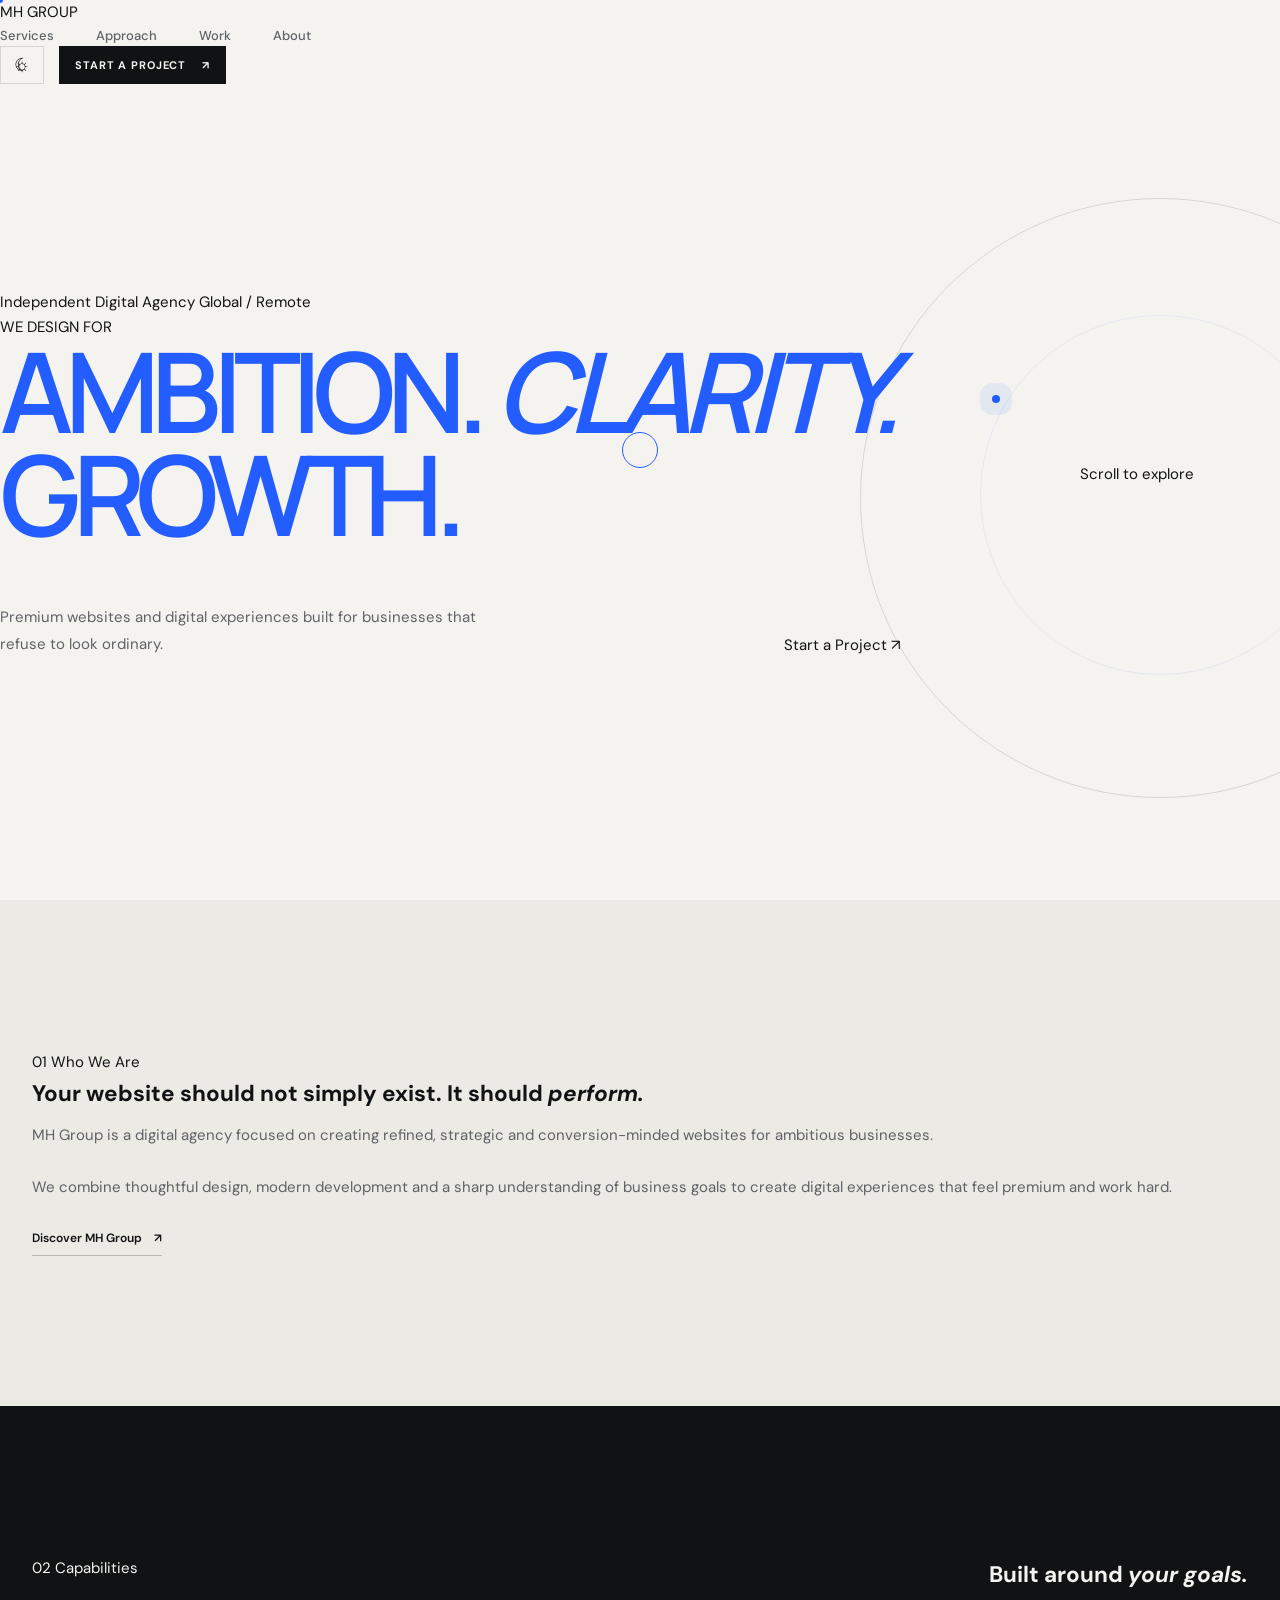
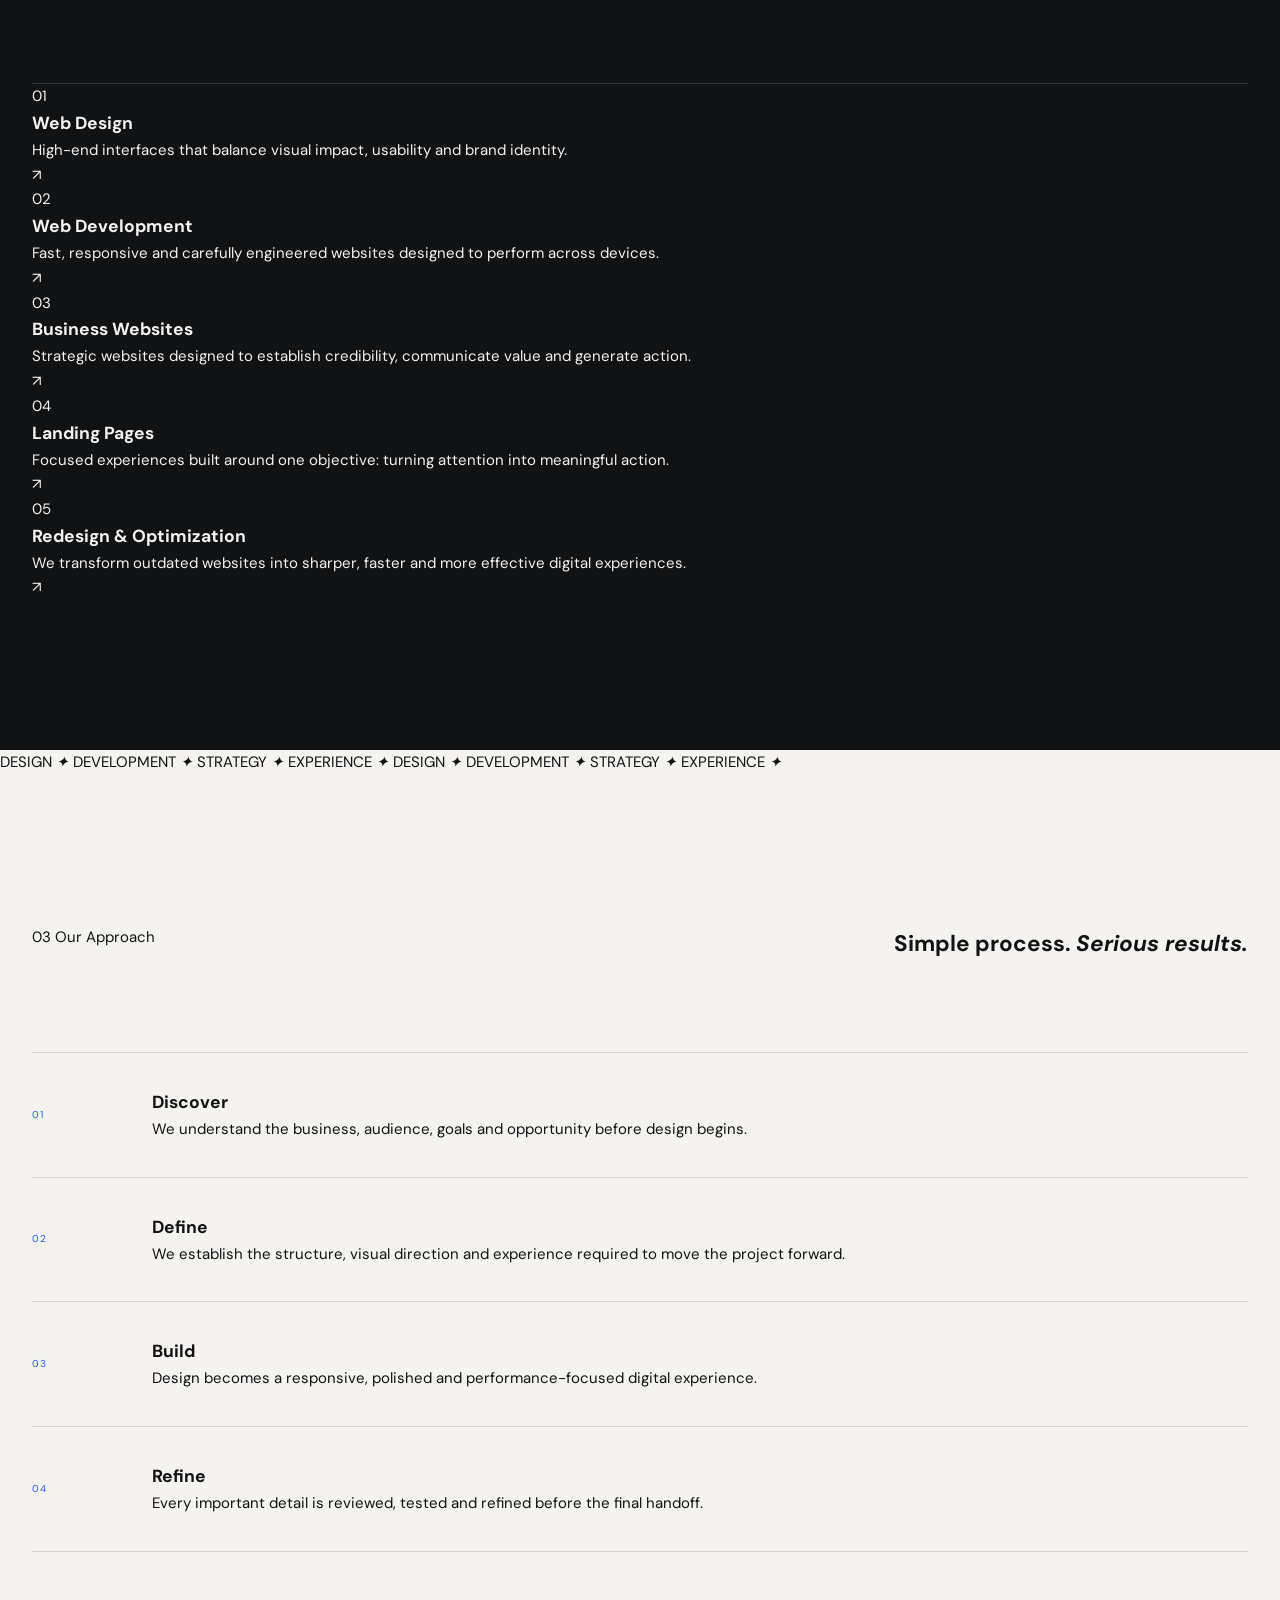
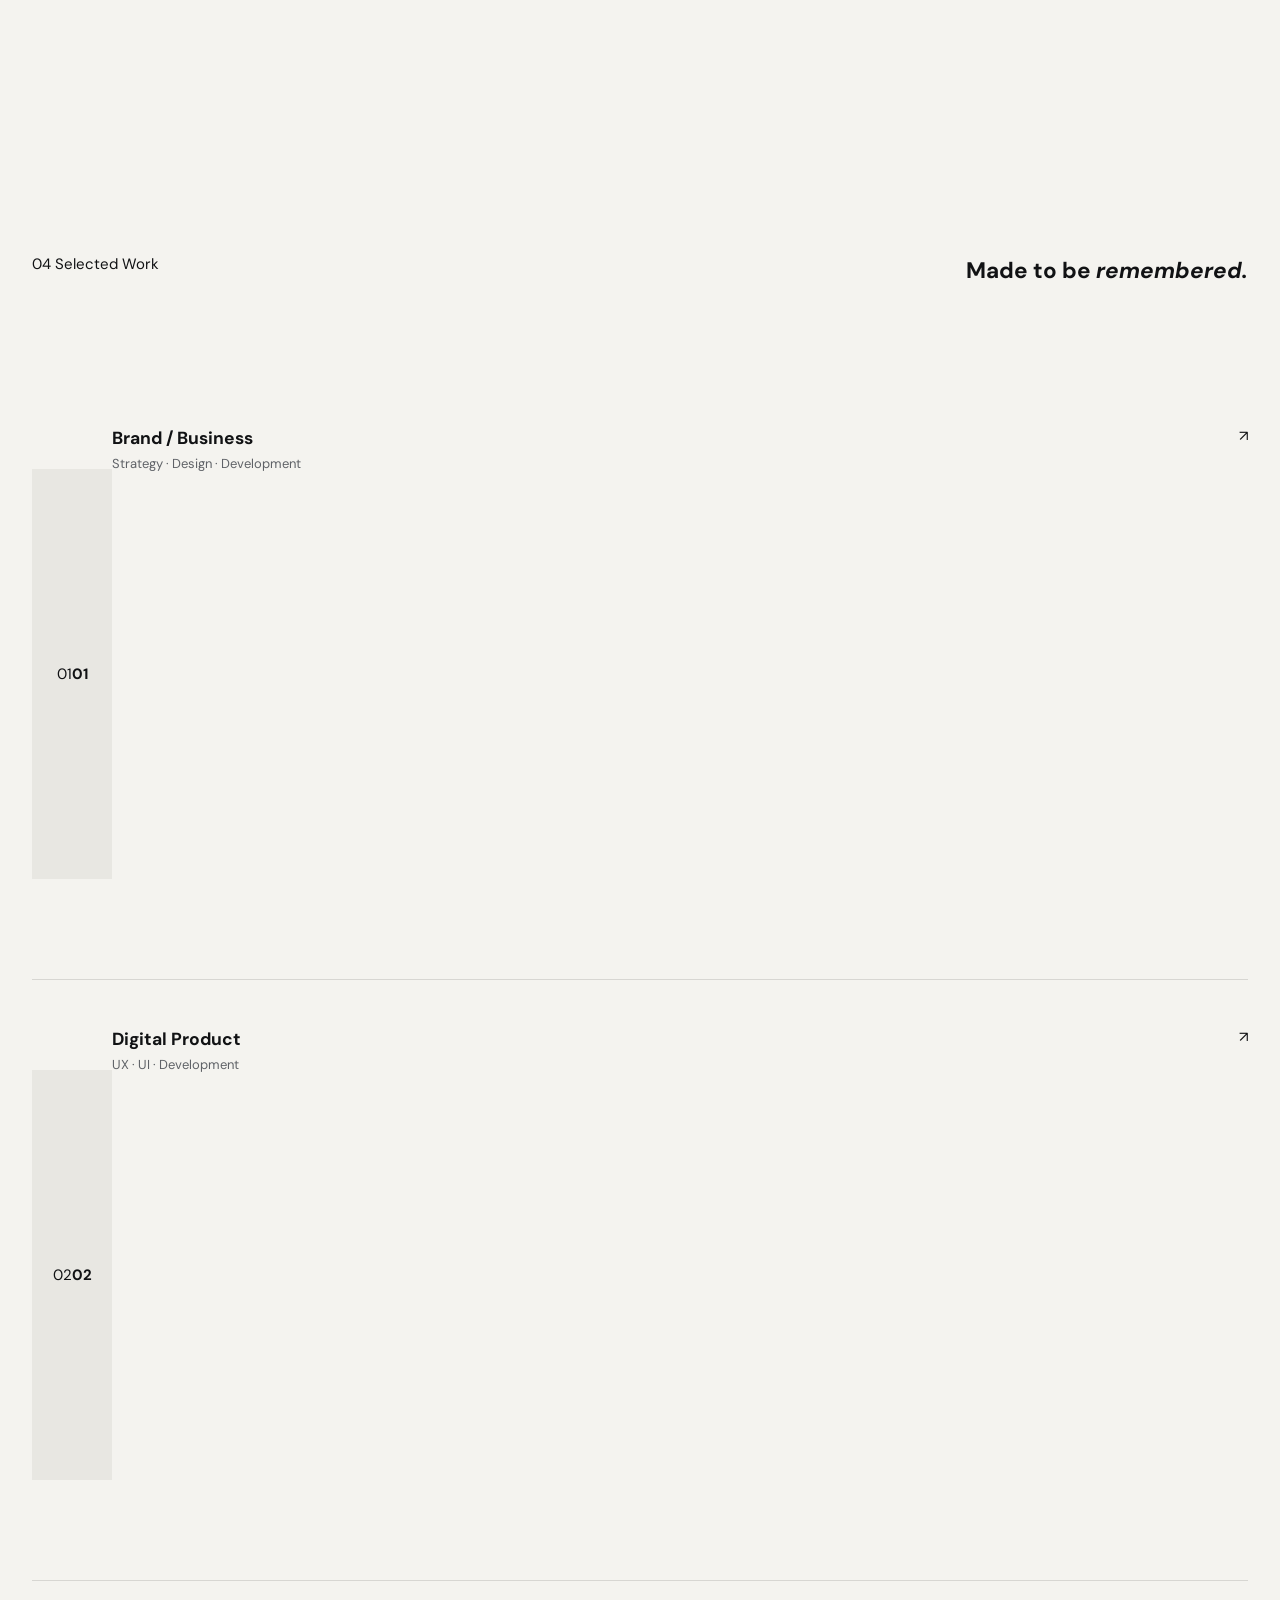
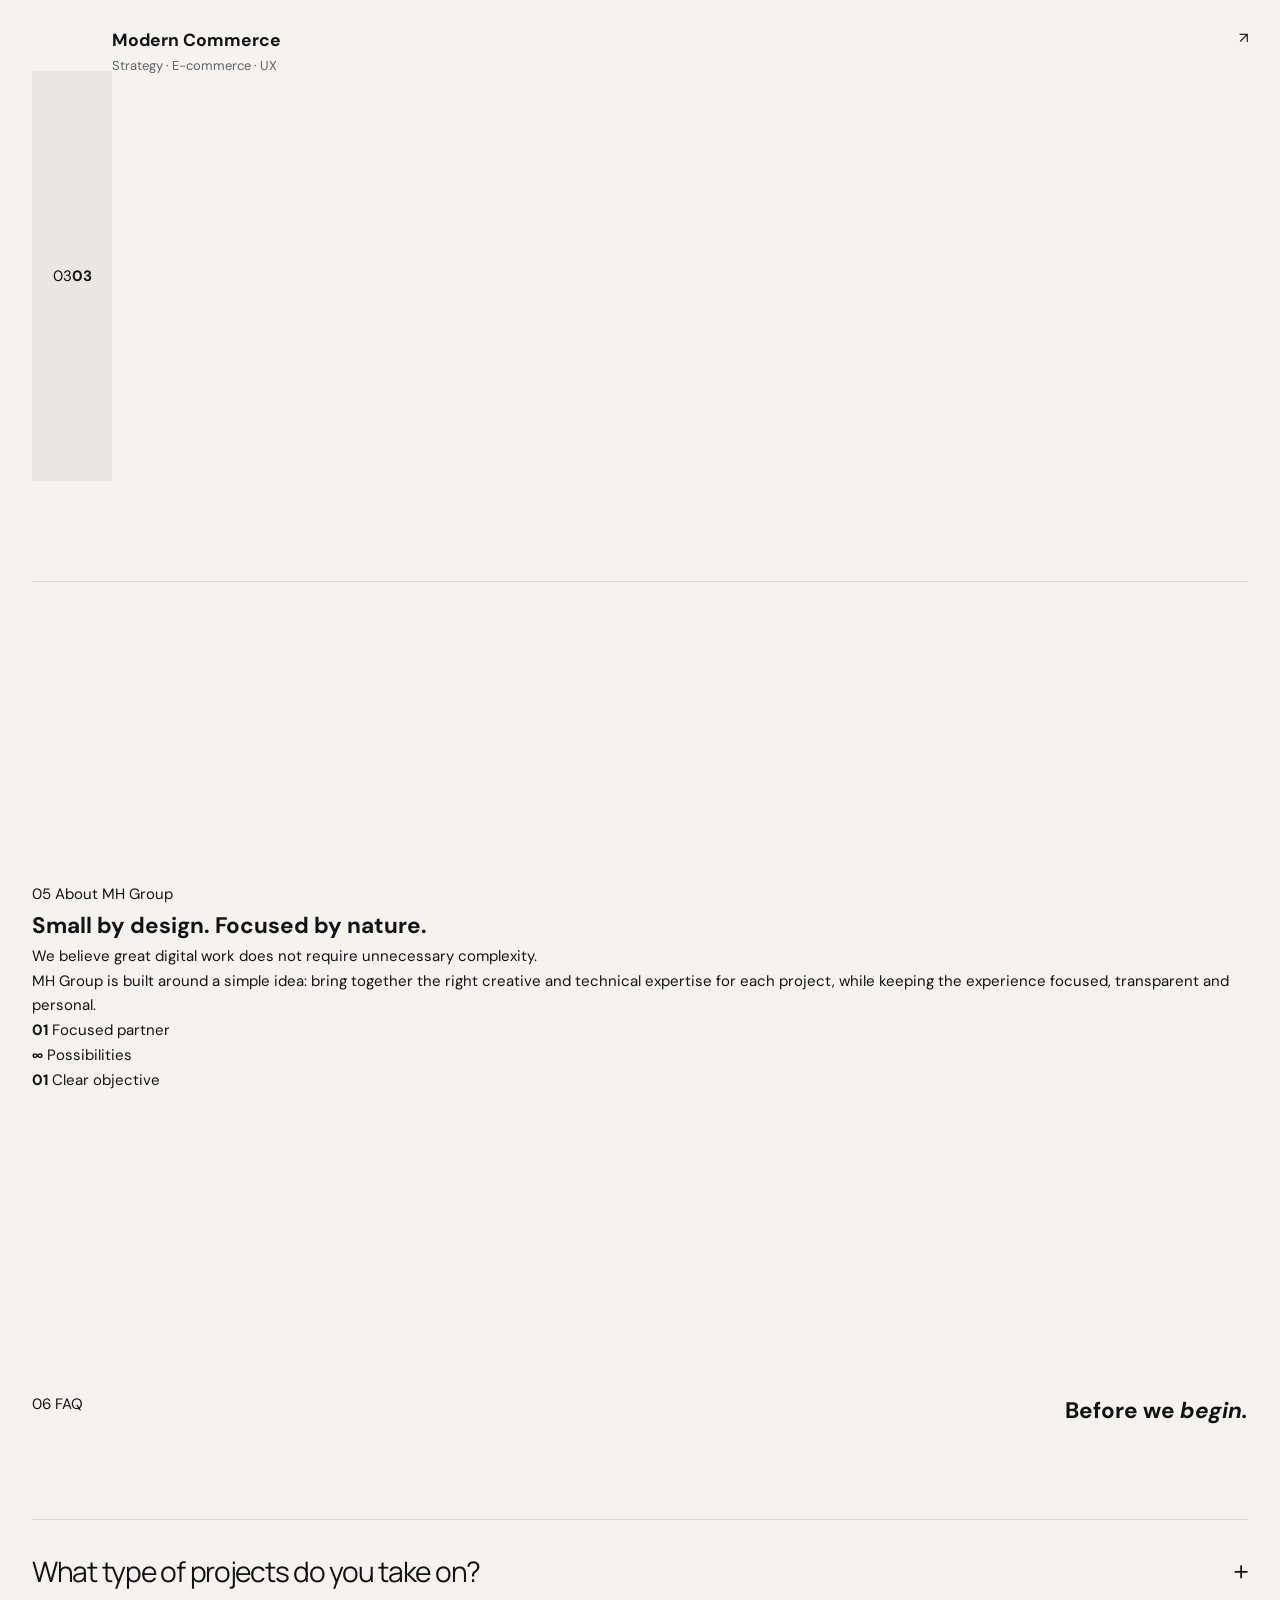
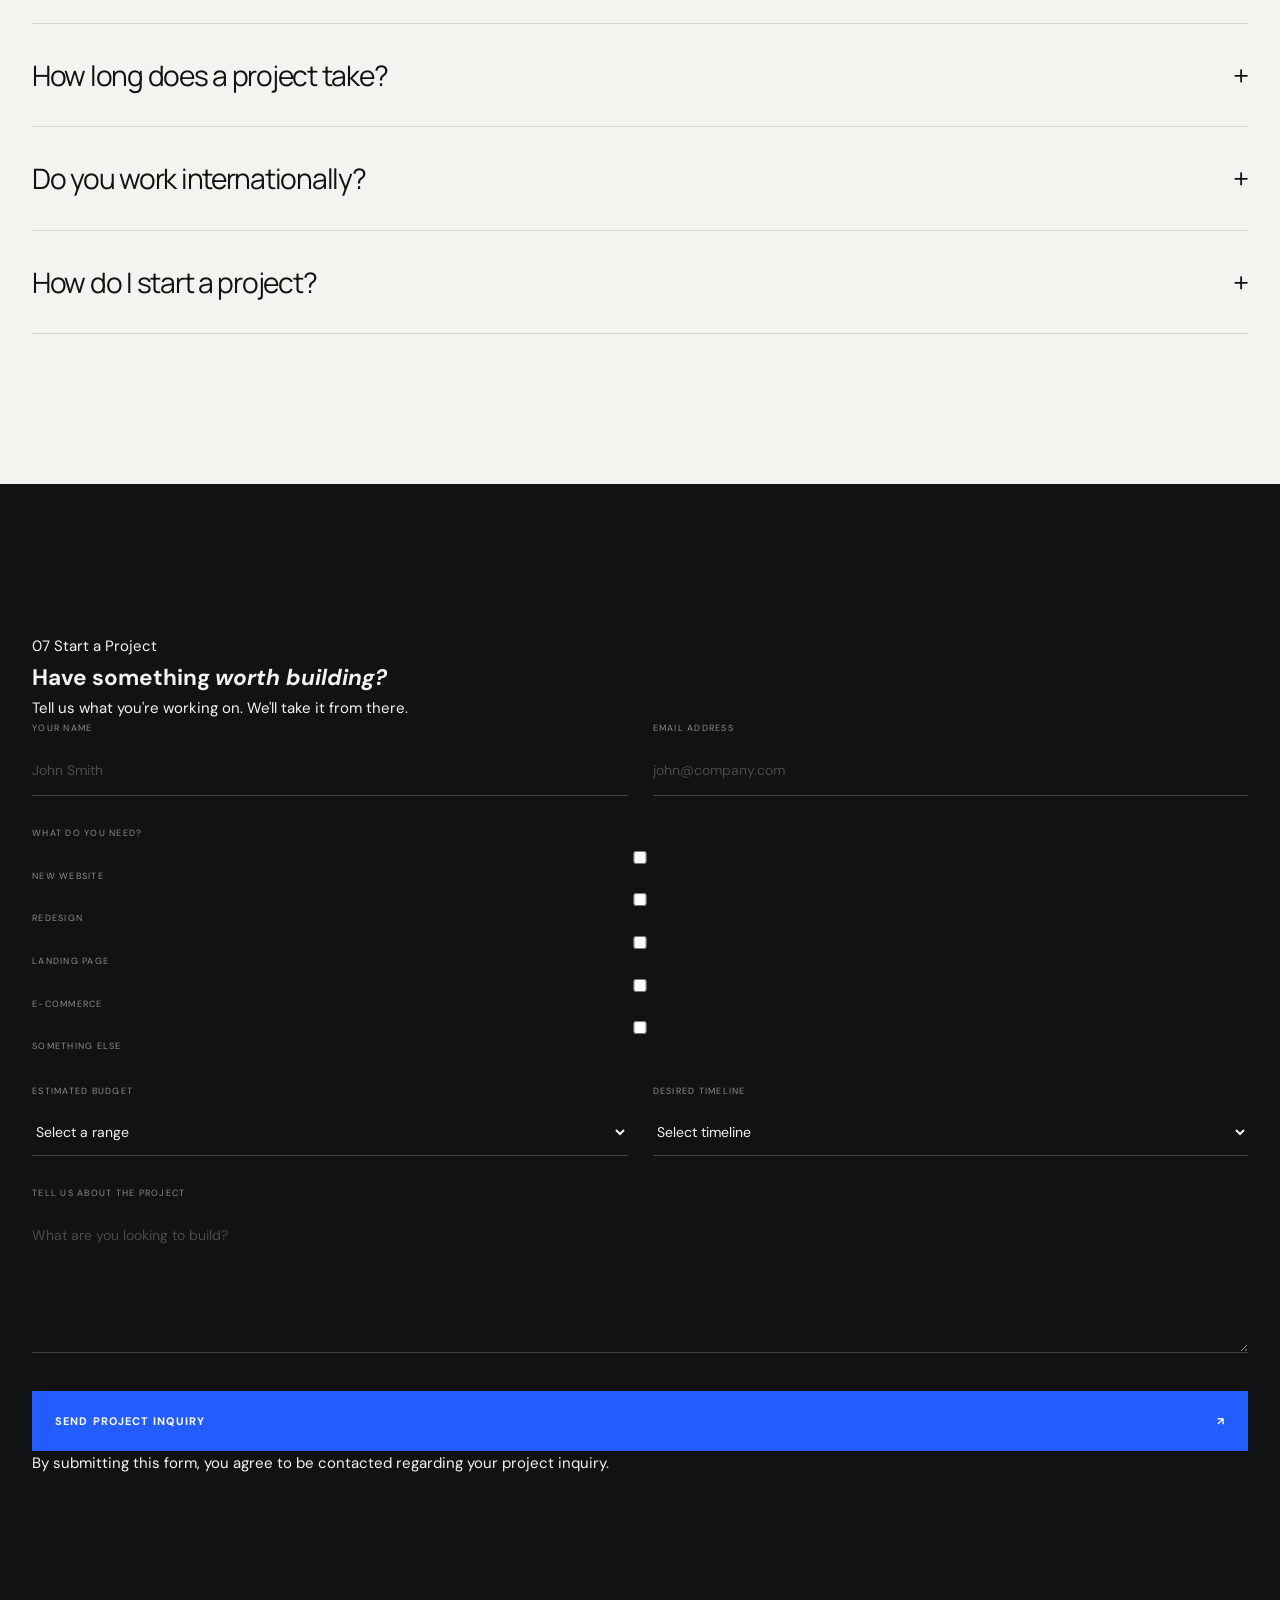
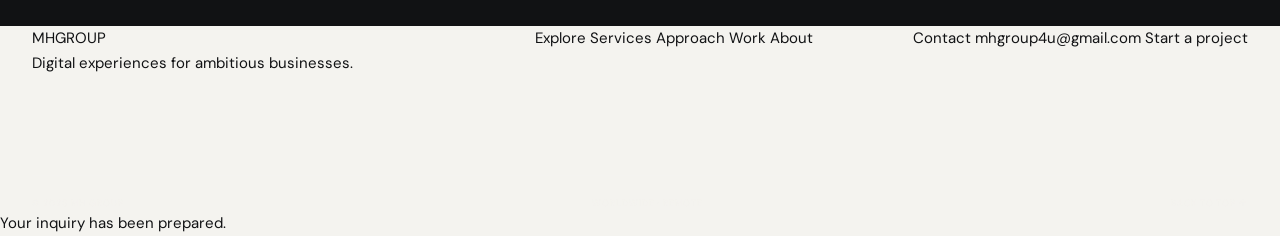
==== commit c76b54b6: "Update index.html" ====
--- a/index.html
+++ b/index.html
@@ -1,228 +1,221 @@
 <!DOCTYPE html>
 <html lang="en">
 <head>
-  <meta charset="UTF-8">
-  <meta name="viewport" content="width=device-width, initial-scale=1.0">
-
-  <title>MH Group — Digital Experiences Built to Move Business</title>
+  <meta charset="UTF-8" />
+  <meta
+    name="viewport"
+    content="width=device-width, initial-scale=1.0"
+  />
+
+  <title>MH Group — Digital Experiences</title>
+
   <meta
     name="description"
-    content="MH Group is a digital design and development studio creating refined websites and digital experiences for ambitious businesses."
-  >
-
-  <meta name="theme-color" content="#f4f3ef">
-
-  <link rel="preconnect" href="https://fonts.googleapis.com">
-  <link rel="preconnect" href="https://fonts.gstatic.com" crossorigin>
+    content="MH Group creates premium websites and digital experiences for ambitious businesses worldwide."
+  />
+
+  <meta name="theme-color" content="#f4f0e8" />
+
+  <link rel="preconnect" href="https://fonts.googleapis.com" />
+  <link rel="preconnect" href="https://fonts.gstatic.com" crossorigin />
 
   <link
-    href="https://fonts.googleapis.com/css2?family=DM+Sans:wght@400;500;600;700&family=Manrope:wght@400;500;600;700;800&display=swap"
+    href="https://fonts.googleapis.com/css2?family=DM+Sans:wght@400;500;600;700&family=Manrope:wght@400;500;600;700;800&family=Playfair+Display:ital,wght@0,500;0,600;0,700;1,500;1,600&display=swap"
     rel="stylesheet"
-  >
-
-  <link rel="stylesheet" href="style.css">
+  />
+
+  <link rel="stylesheet" href="style.css" />
 </head>
 
 <body>
 
-  <!-- PAGE LOADER -->
-  <div class="page-loader" id="loader">
-    <div class="loader-brand">MH<span>.</span></div>
-    <div class="loader-line">
-      <span></span>
-    </div>
-  </div>
-
-  <!-- CURSOR -->
+  <!-- =====================================================
+       CURSOR
+  ====================================================== -->
+
   <div class="cursor-dot"></div>
   <div class="cursor-ring"></div>
 
-  <!-- HEADER -->
-  <header class="site-header" id="siteHeader">
-    <div class="container header-inner">
-
-      <a href="#top" class="logo" aria-label="MH Group home">
-        <span class="logo-mark">MH</span>
-        <span class="logo-name">GROUP</span>
+
+  <!-- =====================================================
+       HEADER
+  ====================================================== -->
+
+  <header class="site-header" id="top">
+
+    <a href="#home" class="brand" aria-label="MH Group Home">
+      <span class="brand-mark">MH</span>
+      <span class="brand-name">GROUP</span>
+    </a>
+
+    <nav class="desktop-nav" aria-label="Primary navigation">
+      <a href="#services">Services</a>
+      <a href="#approach">Approach</a>
+      <a href="#work">Work</a>
+      <a href="#about">About</a>
+    </nav>
+
+    <div class="header-actions">
+
+      <button
+        class="theme-toggle"
+        type="button"
+        aria-label="Toggle color theme"
+      >
+        <span class="theme-icon theme-sun">☼</span>
+        <span class="theme-icon theme-moon">☾</span>
+      </button>
+
+      <a href="#contact" class="header-cta">
+        Start a Project
+        <span>↗</span>
       </a>
 
-      <nav class="desktop-nav">
-        <a href="#work">Work</a>
-        <a href="#services">Services</a>
-        <a href="#studio">Studio</a>
-        <a href="#process">Process</a>
+      <button
+        class="menu-toggle"
+        type="button"
+        aria-label="Open menu"
+        aria-expanded="false"
+      >
+        <span></span>
+        <span></span>
+      </button>
+
+    </div>
+
+  </header>
+
+
+  <!-- =====================================================
+       MOBILE MENU
+  ====================================================== -->
+
+  <div class="mobile-menu">
+
+    <div class="mobile-menu-inner">
+
+      <p class="eyebrow">Navigation</p>
+
+      <nav>
+        <a href="#services">Services <span>01</span></a>
+        <a href="#approach">Approach <span>02</span></a>
+        <a href="#work">Selected Work <span>03</span></a>
+        <a href="#about">About <span>04</span></a>
+        <a href="#contact">Start a Project <span>05</span></a>
       </nav>
 
-      <div class="header-actions">
-
-        <button
-          class="theme-toggle"
-          id="themeToggle"
-          aria-label="Toggle color theme"
-          type="button"
-        >
-          <span class="theme-icon sun">☼</span>
-          <span class="theme-icon moon">◐</span>
-        </button>
-
-        <a href="#contact" class="header-cta">
-          Start a project
-          <span>↗</span>
-        </a>
-
-        <button
-          class="menu-toggle"
-          id="menuToggle"
-          aria-label="Open menu"
-          aria-expanded="false"
-          type="button"
-        >
-          <span></span>
-          <span></span>
-        </button>
-
-      </div>
+      <div class="mobile-menu-footer">
+        <span>Worldwide</span>
+        <span>© <span class="year"></span> MH Group</span>
+      </div>
+
     </div>
-  </header>
-
-  <!-- MOBILE MENU -->
-  <div class="mobile-menu" id="mobileMenu">
-    <div class="mobile-menu-inner">
-
-      <div class="mobile-label">Navigation</div>
-
-      <a href="#work" class="mobile-link">
-        <span>01</span>
-        Work
-      </a>
-
-      <a href="#services" class="mobile-link">
-        <span>02</span>
-        Services
-      </a>
-
-      <a href="#studio" class="mobile-link">
-        <span>03</span>
-        Studio
-      </a>
-
-      <a href="#process" class="mobile-link">
-        <span>04</span>
-        Process
-      </a>
-
-      <a href="#contact" class="mobile-link mobile-contact">
-        <span>05</span>
-        Start a project ↗
-      </a>
-
-    </div>
+
   </div>
 
-  <main id="top">
-
-    <!-- HERO -->
-    <section class="hero section">
-
-      <div class="hero-grid"></div>
-
-      <div class="container hero-container">
-
-        <div class="hero-top reveal">
-          <div class="eyebrow">
-            <span class="eyebrow-dot"></span>
-            Independent digital studio
-          </div>
-
-          <div class="hero-index">
-            01 — 05
-          </div>
-        </div>
-
-        <div class="hero-content">
-
-          <div class="hero-kicker reveal">
-            Strategy · Design · Development
-          </div>
-
-          <h1 class="hero-title reveal">
-            Digital presence
-            <span>built to move</span>
-            business.
-          </h1>
-
-          <div class="hero-bottom reveal">
-
-            <p class="hero-description">
-              MH Group creates refined websites and digital experiences
-              designed to make ambitious businesses look credible,
-              communicate clearly, and convert attention into action.
-            </p>
-
-            <div class="hero-actions">
-
-              <a href="#work" class="btn btn-primary">
-                Explore our work
-                <span>↓</span>
-              </a>
-
-              <a href="#contact" class="text-link">
-                Start a conversation
-                <span>↗</span>
-              </a>
-
-            </div>
-
-          </div>
-
-        </div>
-
-        <div class="hero-meta reveal">
-          <span>Based globally</span>
-          <span>Working across US · EU · Worldwide</span>
-          <span>© <span class="year"></span> MH Group</span>
-        </div>
-
-      </div>
+
+  <main>
+
+    <!-- ===================================================
+         HERO
+    ==================================================== -->
+
+    <section class="hero section" id="home">
+
+      <div class="hero-noise"></div>
 
       <div class="hero-orbit orbit-one"></div>
       <div class="hero-orbit orbit-two"></div>
 
+      <div class="hero-content">
+
+        <div class="hero-topline reveal">
+          <span class="status-dot"></span>
+          <span>Independent Digital Agency</span>
+
+          <span class="hero-location">
+            Global / Remote
+          </span>
+        </div>
+
+        <div class="hero-heading-wrap">
+
+          <p class="hero-small reveal">
+            WE DESIGN FOR
+          </p>
+
+          <h1 class="hero-title">
+            <span class="line reveal">AMBITION.</span>
+            <span class="line reveal">
+              <em>CLARITY.</em>
+            </span>
+            <span class="line reveal">GROWTH.</span>
+          </h1>
+
+        </div>
+
+        <div class="hero-bottom">
+
+          <p class="hero-description reveal">
+            Premium websites and digital experiences
+            built for businesses that refuse to look ordinary.
+          </p>
+
+          <a href="#contact" class="hero-button magnetic reveal">
+            <span>Start a Project</span>
+            <span class="button-arrow">↗</span>
+          </a>
+
+        </div>
+
+      </div>
+
+      <div class="hero-scroll">
+        <span>Scroll to explore</span>
+        <span class="scroll-line"></span>
+      </div>
+
     </section>
 
 
-    <!-- INTRO -->
+    <!-- ===================================================
+         INTRO
+    ==================================================== -->
+
     <section class="intro section">
 
       <div class="container">
 
-        <div class="section-label reveal">
-          <span>02</span>
-          The studio
-        </div>
-
-        <div class="intro-layout">
-
-          <h2 class="intro-title reveal">
-            We don't build websites
-            <em>just to look good.</em>
+        <div class="section-meta reveal">
+          <span>01</span>
+          <span>Who We Are</span>
+        </div>
+
+        <div class="intro-grid">
+
+          <h2 class="display-title reveal">
+            Your website should not simply
+            <span>exist.</span>
+            It should
+            <i>perform.</i>
           </h2>
 
           <div class="intro-copy reveal">
 
             <p>
-              A website is often the first serious interaction someone
-              has with a business. We design that interaction to feel
-              intentional from the first second.
+              MH Group is a digital agency focused on creating
+              refined, strategic and conversion-minded websites
+              for ambitious businesses.
             </p>
 
             <p>
-              Our approach combines strategy, visual design and development
-              into one focused process — giving businesses a digital
-              presence that feels considered and works commercially.
+              We combine thoughtful design, modern development
+              and a sharp understanding of business goals to
+              create digital experiences that feel premium
+              and work hard.
             </p>
 
-            <a href="#studio" class="arrow-link">
+            <a href="#about" class="text-link">
               Discover MH Group
               <span>↗</span>
             </a>
@@ -236,356 +229,496 @@
     </section>
 
 
-    <!-- WORK -->
+    <!-- ===================================================
+         SERVICES
+    ==================================================== -->
+
+    <section class="services section" id="services">
+
+      <div class="container">
+
+        <div class="section-heading reveal">
+
+          <div class="section-meta">
+            <span>02</span>
+            <span>Capabilities</span>
+          </div>
+
+          <h2>
+            Built around
+            <em>your goals.</em>
+          </h2>
+
+        </div>
+
+        <div class="service-list">
+
+          <article class="service-item reveal">
+
+            <div class="service-number">01</div>
+
+            <div class="service-main">
+              <h3>Web Design</h3>
+
+              <p>
+                High-end interfaces that balance
+                visual impact, usability and brand identity.
+              </p>
+            </div>
+
+            <div class="service-arrow">↗</div>
+
+          </article>
+
+
+          <article class="service-item reveal">
+
+            <div class="service-number">02</div>
+
+            <div class="service-main">
+              <h3>Web Development</h3>
+
+              <p>
+                Fast, responsive and carefully engineered
+                websites designed to perform across devices.
+              </p>
+            </div>
+
+            <div class="service-arrow">↗</div>
+
+          </article>
+
+
+          <article class="service-item reveal">
+
+            <div class="service-number">03</div>
+
+            <div class="service-main">
+              <h3>Business Websites</h3>
+
+              <p>
+                Strategic websites designed to establish
+                credibility, communicate value and generate action.
+              </p>
+            </div>
+
+            <div class="service-arrow">↗</div>
+
+          </article>
+
+
+          <article class="service-item reveal">
+
+            <div class="service-number">04</div>
+
+            <div class="service-main">
+              <h3>Landing Pages</h3>
+
+              <p>
+                Focused experiences built around one objective:
+                turning attention into meaningful action.
+              </p>
+            </div>
+
+            <div class="service-arrow">↗</div>
+
+          </article>
+
+
+          <article class="service-item reveal">
+
+            <div class="service-number">05</div>
+
+            <div class="service-main">
+              <h3>Redesign &amp; Optimization</h3>
+
+              <p>
+                We transform outdated websites into sharper,
+                faster and more effective digital experiences.
+              </p>
+            </div>
+
+            <div class="service-arrow">↗</div>
+
+          </article>
+
+        </div>
+
+      </div>
+
+    </section>
+
+
+    <!-- ===================================================
+         MARQUEE
+    ==================================================== -->
+
+    <section class="marquee-section">
+
+      <div class="marquee">
+
+        <div class="marquee-track">
+
+          <span>DESIGN</span>
+          <i>✦</i>
+          <span>DEVELOPMENT</span>
+          <i>✦</i>
+          <span>STRATEGY</span>
+          <i>✦</i>
+          <span>EXPERIENCE</span>
+          <i>✦</i>
+
+          <span>DESIGN</span>
+          <i>✦</i>
+          <span>DEVELOPMENT</span>
+          <i>✦</i>
+          <span>STRATEGY</span>
+          <i>✦</i>
+          <span>EXPERIENCE</span>
+          <i>✦</i>
+
+        </div>
+
+      </div>
+
+    </section>
+
+
+    <!-- ===================================================
+         APPROACH
+    ==================================================== -->
+
+    <section class="approach section" id="approach">
+
+      <div class="container">
+
+        <div class="section-heading reveal">
+
+          <div class="section-meta">
+            <span>03</span>
+            <span>Our Approach</span>
+          </div>
+
+          <h2>
+            Simple process.
+            <em>Serious results.</em>
+          </h2>
+
+        </div>
+
+
+        <div class="process-list">
+
+          <article class="process-item reveal">
+
+            <div class="process-number">01</div>
+
+            <div>
+              <h3>Discover</h3>
+              <p>
+                We understand the business, audience,
+                goals and opportunity before design begins.
+              </p>
+            </div>
+
+          </article>
+
+
+          <article class="process-item reveal">
+
+            <div class="process-number">02</div>
+
+            <div>
+              <h3>Define</h3>
+              <p>
+                We establish the structure, visual direction
+                and experience required to move the project forward.
+              </p>
+            </div>
+
+          </article>
+
+
+          <article class="process-item reveal">
+
+            <div class="process-number">03</div>
+
+            <div>
+              <h3>Build</h3>
+              <p>
+                Design becomes a responsive, polished and
+                performance-focused digital experience.
+              </p>
+            </div>
+
+          </article>
+
+
+          <article class="process-item reveal">
+
+            <div class="process-number">04</div>
+
+            <div>
+              <h3>Refine</h3>
+              <p>
+                Every important detail is reviewed, tested
+                and refined before the final handoff.
+              </p>
+            </div>
+
+          </article>
+
+        </div>
+
+      </div>
+
+    </section>
+
+
+    <!-- ===================================================
+         WORK
+    ==================================================== -->
+
     <section class="work section" id="work">
 
       <div class="container">
 
+        <div class="section-heading work-heading reveal">
+
+          <div class="section-meta">
+            <span>04</span>
+            <span>Selected Work</span>
+          </div>
+
+          <h2>
+            Made to be
+            <em>remembered.</em>
+          </h2>
+
+        </div>
+
+
+        <div class="work-grid">
+
+          <article class="project-card project-large reveal">
+
+            <div class="project-visual project-visual-one">
+              <span>01</span>
+              <strong>01</strong>
+            </div>
+
+            <div class="project-info">
+              <div>
+                <h3>Brand / Business</h3>
+                <p>Strategy · Design · Development</p>
+              </div>
+
+              <span>↗</span>
+            </div>
+
+          </article>
+
+
+          <article class="project-card reveal">
+
+            <div class="project-visual project-visual-two">
+              <span>02</span>
+              <strong>02</strong>
+            </div>
+
+            <div class="project-info">
+              <div>
+                <h3>Digital Product</h3>
+                <p>UX · UI · Development</p>
+              </div>
+
+              <span>↗</span>
+            </div>
+
+          </article>
+
+
+          <article class="project-card reveal">
+
+            <div class="project-visual project-visual-three">
+              <span>03</span>
+              <strong>03</strong>
+            </div>
+
+            <div class="project-info">
+              <div>
+                <h3>Modern Commerce</h3>
+                <p>Strategy · E-commerce · UX</p>
+              </div>
+
+              <span>↗</span>
+            </div>
+
+          </article>
+
+        </div>
+
+      </div>
+
+    </section>
+
+
+    <!-- ===================================================
+         ABOUT
+    ==================================================== -->
+
+    <section class="about section" id="about">
+
+      <div class="container">
+
+        <div class="section-meta reveal">
+          <span>05</span>
+          <span>About MH Group</span>
+        </div>
+
+        <div class="about-layout">
+
+          <h2 class="display-title reveal">
+            Small by design.
+            <span>Focused by nature.</span>
+          </h2>
+
+          <div class="about-content reveal">
+
+            <p class="about-lead">
+              We believe great digital work does not require
+              unnecessary complexity.
+            </p>
+
+            <p>
+              MH Group is built around a simple idea:
+              bring together the right creative and technical
+              expertise for each project, while keeping the
+              experience focused, transparent and personal.
+            </p>
+
+            <div class="about-stats">
+
+              <div>
+                <strong>01</strong>
+                <span>Focused partner</span>
+              </div>
+
+              <div>
+                <strong>∞</strong>
+                <span>Possibilities</span>
+              </div>
+
+              <div>
+                <strong>01</strong>
+                <span>Clear objective</span>
+              </div>
+
+            </div>
+
+          </div>
+
+        </div>
+
+      </div>
+
+    </section>
+
+
+    <!-- ===================================================
+         FAQ
+    ==================================================== -->
+
+    <section class="faq section">
+
+      <div class="container">
+
         <div class="section-heading reveal">
 
-          <div class="section-label">
-            <span>03</span>
-            Selected work
-          </div>
-
-          <div class="section-heading-right">
-            A selection of digital projects delivered
-            across different industries.
-          </div>
-
-        </div>
-
-
-        <div class="projects">
-
-          <!-- PROJECT 01 -->
-          <article class="project-card reveal">
-
-            <div class="project-number">01</div>
-
-            <div class="project-main">
-
-              <div class="project-top">
-
-                <div>
-                  <div class="project-category">
-                    Home Services
-                  </div>
-
-                  <h3>Thomas Pools</h3>
-                </div>
-
-                <a
-                  href="https://thomaspools.us/"
-                  target="_blank"
-                  rel="noopener noreferrer"
-                  class="project-arrow"
-                  aria-label="Visit Thomas Pools"
-                >
-                  ↗
-                </a>
-
-              </div>
-
-              <div class="project-visual visual-01">
-                <div class="visual-grid"></div>
-                <div class="visual-word">POOLS</div>
-                <div class="visual-badge">01 / HOME</div>
-              </div>
-
-              <div class="project-info">
-
-                <p>
-                  A clean digital presence designed to communicate
-                  premium service, trust and local expertise.
-                </p>
-
-                <div class="project-tags">
-                  <span>Web Design</span>
-                  <span>Development</span>
-                  <span>Conversion</span>
-                </div>
-
-              </div>
-
-            </div>
-
-          </article>
-
-
-          <!-- PROJECT 02 -->
-          <article class="project-card project-offset reveal">
-
-            <div class="project-number">02</div>
-
-            <div class="project-main">
-
-              <div class="project-top">
-
-                <div>
-                  <div class="project-category">
-                    Luxury Services
-                  </div>
-
-                  <h3>Platinum Rides</h3>
-                </div>
-
-                <a
-                  href="https://platinumrides.ca/"
-                  target="_blank"
-                  rel="noopener noreferrer"
-                  class="project-arrow"
-                  aria-label="Visit Platinum Rides"
-                >
-                  ↗
-                </a>
-
-              </div>
-
-              <div class="project-visual visual-02">
-                <div class="visual-grid"></div>
-                <div class="visual-word">PLATINUM</div>
-                <div class="visual-badge">02 / LUXURY</div>
-              </div>
-
-              <div class="project-info">
-
-                <p>
-                  A premium service experience built around clarity,
-                  confidence and a stronger luxury positioning.
-                </p>
-
-                <div class="project-tags">
-                  <span>Brand Direction</span>
-                  <span>UX</span>
-                  <span>Development</span>
-                </div>
-
-              </div>
-
-            </div>
-
-          </article>
-
-
-          <!-- PROJECT 03 -->
-          <article class="project-card reveal">
-
-            <div class="project-number">03</div>
-
-            <div class="project-main">
-
-              <div class="project-top">
-
-                <div>
-                  <div class="project-category">
-                    Real Estate
-                  </div>
-
-                  <h3>Realtor on the Riviera</h3>
-                </div>
-
-                <a
-                  href="https://realtorontheriviera.com/"
-                  target="_blank"
-                  rel="noopener noreferrer"
-                  class="project-arrow"
-                  aria-label="Visit Realtor on the Riviera"
-                >
-                  ↗
-                </a>
-
-              </div>
-
-              <div class="project-visual visual-03">
-                <div class="visual-grid"></div>
-                <div class="visual-word">RIVIERA</div>
-                <div class="visual-badge">03 / PROPERTY</div>
-              </div>
-
-              <div class="project-info">
-
-                <p>
-                  An editorial-inspired experience created to position
-                  a personal real estate brand with confidence.
-                </p>
-
-                <div class="project-tags">
-                  <span>Web Design</span>
-                  <span>Personal Brand</span>
-                  <span>UX</span>
-                </div>
-
-              </div>
-
-            </div>
-
-          </article>
-
-
-          <!-- PROJECT 04 -->
-          <article class="project-card project-offset reveal">
-
-            <div class="project-number">04</div>
-
-            <div class="project-main">
-
-              <div class="project-top">
-
-                <div>
-                  <div class="project-category">
-                    Healthcare
-                  </div>
-
-                  <h3>BioFlex Aesthetics</h3>
-                </div>
-
-                <a
-                  href="https://bioflexaesthetics.com/"
-                  target="_blank"
-                  rel="noopener noreferrer"
-                  class="project-arrow"
-                  aria-label="Visit BioFlex Aesthetics"
-                >
-                  ↗
-                </a>
-
-              </div>
-
-              <div class="project-visual visual-04">
-                <div class="visual-grid"></div>
-                <div class="visual-word">BIOFLEX</div>
-                <div class="visual-badge">04 / HEALTH</div>
-              </div>
-
-              <div class="project-info">
-
-                <p>
-                  A refined digital experience balancing clinical
-                  credibility with a modern, premium aesthetic.
-                </p>
-
-                <div class="project-tags">
-                  <span>UX Design</span>
-                  <span>Web Design</span>
-                  <span>Development</span>
-                </div>
-
-              </div>
-
-            </div>
-
-          </article>
-
-
-          <!-- PROJECT 05 -->
-          <article class="project-card reveal">
-
-            <div class="project-number">05</div>
-
-            <div class="project-main">
-
-              <div class="project-top">
-
-                <div>
-                  <div class="project-category">
-                    Organization
-                  </div>
-
-                  <h3>Innovation Depot</h3>
-                </div>
-
-                <a
-                  href="https://innovationdepot.org/"
-                  target="_blank"
-                  rel="noopener noreferrer"
-                  class="project-arrow"
-                  aria-label="Visit Innovation Depot"
-                >
-                  ↗
-                </a>
-
-              </div>
-
-              <div class="project-visual visual-05">
-                <div class="visual-grid"></div>
-                <div class="visual-word">INNOVATE</div>
-                <div class="visual-badge">05 / BUSINESS</div>
-              </div>
-
-              <div class="project-info">
-
-                <p>
-                  A structured corporate experience focused on hierarchy,
-                  communication and a stronger digital presence.
-                </p>
-
-                <div class="project-tags">
-                  <span>Strategy</span>
-                  <span>UX</span>
-                  <span>Web Development</span>
-                </div>
-
-              </div>
-
-            </div>
-
-          </article>
-
-
-          <!-- PROJECT 06 -->
-          <article class="project-card project-offset reveal">
-
-            <div class="project-number">06</div>
-
-            <div class="project-main">
-
-              <div class="project-top">
-
-                <div>
-                  <div class="project-category">
-                    SaaS / AI
-                  </div>
-
-                  <h3>Virpa</h3>
-                </div>
-
-                <a
-                  href="https://virpa.ai/"
-                  target="_blank"
-                  rel="noopener noreferrer"
-                  class="project-arrow"
-                  aria-label="Visit Virpa"
-                >
-                  ↗
-                </a>
-
-              </div>
-
-              <div class="project-visual visual-06">
-                <div class="visual-grid"></div>
-                <div class="visual-word">VIRPA</div>
-                <div class="visual-badge">06 / TECHNOLOGY</div>
-              </div>
-
-              <div class="project-info">
-
-                <p>
-                  A technology-led experience designed to communicate
-                  a complex digital product with greater clarity.
-                </p>
-
-                <div class="project-tags">
-                  <span>SaaS</span>
-                  <span>UX</span>
-                  <span>Digital Product</span>
-                </div>
-
-              </div>
-
-            </div>
-
-          </article>
+          <div class="section-meta">
+            <span>06</span>
+            <span>FAQ</span>
+          </div>
+
+          <h2>
+            Before we
+            <em>begin.</em>
+          </h2>
+
+        </div>
+
+
+        <div class="faq-list">
+
+          <div class="faq-item reveal">
+
+            <button class="faq-question">
+              What type of projects do you take on?
+              <span>+</span>
+            </button>
+
+            <div class="faq-answer">
+              <p>
+                We work with businesses, brands and
+                organizations that need a new website,
+                redesign, landing page or digital experience.
+              </p>
+            </div>
+
+          </div>
+
+
+          <div class="faq-item reveal">
+
+            <button class="faq-question">
+              How long does a project take?
+              <span>+</span>
+            </button>
+
+            <div class="faq-answer">
+              <p>
+                Timelines depend on the scope and complexity
+                of the project. After understanding your needs,
+                we establish a clear delivery timeline.
+              </p>
+            </div>
+
+          </div>
+
+
+          <div class="faq-item reveal">
+
+            <button class="faq-question">
+              Do you work internationally?
+              <span>+</span>
+            </button>
+
+            <div class="faq-answer">
+              <p>
+                Yes. MH Group is designed to work remotely
+                with clients across different markets and time zones.
+              </p>
+            </div>
+
+          </div>
+
+
+          <div class="faq-item reveal">
+
+            <button class="faq-question">
+              How do I start a project?
+              <span>+</span>
+            </button>
+
+            <div class="faq-answer">
+              <p>
+                Submit a project inquiry with the basic details
+                of your project. We will review the information
+                and determine the next steps.
+              </p>
+            </div>
+
+          </div>
 
         </div>
 
@@ -594,876 +727,269 @@
     </section>
 
 
-    <!-- SERVICES -->
-    <section class="services section" id="services">
+    <!-- ===================================================
+         CONTACT
+    ==================================================== -->
+
+    <section class="contact section" id="contact">
+
+      <div class="contact-glow"></div>
 
       <div class="container">
 
-        <div class="section-heading reveal">
-
-          <div class="section-label">
-            <span>04</span>
-            Capabilities
-          </div>
-
-          <div class="section-heading-right">
-            Focused services for businesses that care
-            about how they show up online.
-          </div>
-
-        </div>
-
-
-        <div class="service-list">
-
-          <div class="service-row reveal">
-
-            <div class="service-index">01</div>
-
-            <div class="service-name">
-              Strategy
-            </div>
-
-            <div class="service-description">
-              Positioning, structure and digital direction
-              before pixels are pushed.
-            </div>
-
-            <div class="service-icon">↗</div>
-
-          </div>
-
-
-          <div class="service-row reveal">
-
-            <div class="service-index">02</div>
-
-            <div class="service-name">
-              Web Design
-            </div>
-
-            <div class="service-description">
-              High-end interfaces built around hierarchy,
-              usability and brand perception.
-            </div>
-
-            <div class="service-icon">↗</div>
-
-          </div>
-
-
-          <div class="service-row reveal">
-
-            <div class="service-index">03</div>
-
-            <div class="service-name">
-              Development
-            </div>
-
-            <div class="service-description">
-              Fast, responsive and carefully implemented
-              websites that work across devices.
-            </div>
-
-            <div class="service-icon">↗</div>
-
-          </div>
-
-
-          <div class="service-row reveal">
-
-            <div class="service-index">04</div>
-
-            <div class="service-name">
-              Conversion
-            </div>
-
-            <div class="service-description">
-              Clear messaging and user journeys designed
-              to move visitors toward action.
-            </div>
-
-            <div class="service-icon">↗</div>
-
-          </div>
-
-
-          <div class="service-row reveal">
-
-            <div class="service-index">05</div>
-
-            <div class="service-name">
-              Ongoing Support
-            </div>
-
-            <div class="service-description">
-              Continued improvements, updates and support
-              after launch when your business needs it.
-            </div>
-
-            <div class="service-icon">↗</div>
-
-          </div>
-
-        </div>
+        <div class="contact-header reveal">
+
+          <div class="section-meta">
+            <span>07</span>
+            <span>Start a Project</span>
+          </div>
+
+          <h2>
+            Have something
+            <em>worth building?</em>
+          </h2>
+
+          <p>
+            Tell us what you're working on.
+            We'll take it from there.
+          </p>
+
+        </div>
+
+
+        <form class="project-form" id="projectForm">
+
+          <div class="form-row">
+
+            <div class="field">
+              <label for="name">Your Name</label>
+              <input
+                id="name"
+                name="name"
+                type="text"
+                placeholder="John Smith"
+                required
+              />
+            </div>
+
+            <div class="field">
+              <label for="email">Email Address</label>
+              <input
+                id="email"
+                name="email"
+                type="email"
+                placeholder="john@company.com"
+                required
+              />
+            </div>
+
+          </div>
+
+
+          <div class="field">
+
+            <label>What do you need?</label>
+
+            <div class="choice-grid">
+
+              <label class="choice">
+                <input
+                  type="checkbox"
+                  name="service"
+                  value="New Website"
+                />
+                <span>New Website</span>
+              </label>
+
+              <label class="choice">
+                <input
+                  type="checkbox"
+                  name="service"
+                  value="Redesign"
+                />
+                <span>Redesign</span>
+              </label>
+
+              <label class="choice">
+                <input
+                  type="checkbox"
+                  name="service"
+                  value="Landing Page"
+                />
+                <span>Landing Page</span>
+              </label>
+
+              <label class="choice">
+                <input
+                  type="checkbox"
+                  name="service"
+                  value="E-commerce"
+                />
+                <span>E-commerce</span>
+              </label>
+
+              <label class="choice">
+                <input
+                  type="checkbox"
+                  name="service"
+                  value="Other"
+                />
+                <span>Something else</span>
+              </label>
+
+            </div>
+
+          </div>
+
+
+          <div class="form-row">
+
+            <div class="field">
+
+              <label for="budget">Estimated Budget</label>
+
+              <select id="budget" name="budget">
+
+                <option value="">
+                  Select a range
+                </option>
+
+                <option value="Under $1,000">
+                  Under $1,000
+                </option>
+
+                <option value="$1,000 — $3,000">
+                  $1,000 — $3,000
+                </option>
+
+                <option value="$3,000 — $5,000">
+                  $3,000 — $5,000
+                </option>
+
+                <option value="$5,000+">
+                  $5,000+
+                </option>
+
+              </select>
+
+            </div>
+
+
+            <div class="field">
+
+              <label for="timeline">Desired Timeline</label>
+
+              <select id="timeline" name="timeline">
+
+                <option value="">
+                  Select timeline
+                </option>
+
+                <option value="ASAP">
+                  As soon as possible
+                </option>
+
+                <option value="2-4 weeks">
+                  2–4 weeks
+                </option>
+
+                <option value="1-2 months">
+                  1–2 months
+                </option>
+
+                <option value="Flexible">
+                  Flexible
+                </option>
+
+              </select>
+
+            </div>
+
+          </div>
+
+
+          <div class="field">
+
+            <label for="message">
+              Tell us about the project
+            </label>
+
+            <textarea
+              id="message"
+              name="message"
+              rows="5"
+              placeholder="What are you looking to build?"
+            ></textarea>
+
+          </div>
+
+
+          <button class="form-submit" type="submit">
+
+            <span>Send Project Inquiry</span>
+
+            <span>↗</span>
+
+          </button>
+
+
+          <p class="form-note">
+            By submitting this form, you agree to be contacted
+            regarding your project inquiry.
+          </p>
+
+        </form>
 
       </div>
 
     </section>
 
-
-    <!-- STATEMENT -->
-    <section class="statement section">
-
-      <div class="container">
-
-        <div class="statement-label reveal">
-          Our perspective
-        </div>
-
-        <h2 class="statement-title reveal">
-          Your website should not
-          <span>explain that you are serious.</span>
-          It should make people feel it.
-        </h2>
-
-      </div>
-
-    </section>
-
-
-    <!-- WHY MH -->
-    <section class="why section">
-
-      <div class="container">
-
-        <div class="section-heading reveal">
-
-          <div class="section-label">
-            <span>05</span>
-            Why MH Group
-          </div>
-
-          <div class="section-heading-right">
-            A lean model designed around quality,
-            flexibility and direct communication.
-          </div>
-
-        </div>
-
-
-        <div class="why-grid">
-
-          <div class="why-card reveal">
-            <span>01</span>
-            <h3>Lean by design</h3>
-            <p>
-              No unnecessary layers between the business,
-              the strategy and the people doing the work.
-            </p>
-          </div>
-
-
-          <div class="why-card reveal">
-            <span>02</span>
-            <h3>Specialist talent</h3>
-            <p>
-              Projects can be matched with focused designers
-              and developers according to the work required.
-            </p>
-          </div>
-
-
-          <div class="why-card reveal">
-            <span>03</span>
-            <h3>Business first</h3>
-            <p>
-              Visual quality matters, but every design decision
-              should have a reason behind it.
-            </p>
-          </div>
-
-
-          <div class="why-card reveal">
-            <span>04</span>
-            <h3>One clear process</h3>
-            <p>
-              Discovery, proposal, production, review and launch
-              are handled through one focused workflow.
-            </p>
-          </div>
-
-        </div>
-
-      </div>
-
-    </section>
-
-
-    <!-- STUDIO -->
-    <section class="studio section" id="studio">
-
-      <div class="container">
-
-        <div class="studio-layout">
-
-          <div class="studio-left reveal">
-
-            <div class="section-label">
-              <span>06</span>
-              The studio
-            </div>
-
-            <div class="studio-symbol">
-              <span>MH</span>
-            </div>
-
-          </div>
-
-
-          <div class="studio-right">
-
-            <h2 class="studio-title reveal">
-              Small team.
-              <br>
-              <em>Big digital thinking.</em>
-            </h2>
-
-            <div class="studio-copy reveal">
-
-              <p>
-                MH Group is a lean digital studio built around a simple
-                idea: businesses should not need a huge agency to get
-                thoughtful digital work.
-              </p>
-
-              <p>
-                We coordinate strategy, design and development through
-                a flexible network of specialist talent, while keeping
-                communication and project direction centralized.
-              </p>
-
-            </div>
-
-            <div class="studio-details reveal">
-
-              <div>
-                <span>01</span>
-                Strategy
-              </div>
-
-              <div>
-                <span>02</span>
-                Design
-              </div>
-
-              <div>
-                <span>03</span>
-                Development
-              </div>
-
-            </div>
-
-          </div>
-
-        </div>
-
-      </div>
-
-    </section>
-
-
-    <!-- PROCESS -->
-    <section class="process section" id="process">
-
-      <div class="container">
-
-        <div class="section-heading reveal">
-
-          <div class="section-label">
-            <span>07</span>
-            Process
-          </div>
-
-          <div class="section-heading-right">
-            Straightforward from first conversation
-            to final launch.
-          </div>
-
-        </div>
-
-
-        <div class="process-list">
-
-          <div class="process-item reveal">
-
-            <div class="process-number">01</div>
-
-            <div class="process-content">
-              <h3>Discovery</h3>
-              <p>
-                We understand your business, audience, goals,
-                current digital presence and what needs to improve.
-              </p>
-            </div>
-
-            <div class="process-arrow">↗</div>
-
-          </div>
-
-
-          <div class="process-item reveal">
-
-            <div class="process-number">02</div>
-
-            <div class="process-content">
-              <h3>Proposal</h3>
-              <p>
-                You receive a clear project scope, deliverables,
-                timeline and investment before production begins.
-              </p>
-            </div>
-
-            <div class="process-arrow">↗</div>
-
-          </div>
-
-
-          <div class="process-item reveal">
-
-            <div class="process-number">03</div>
-
-            <div class="process-content">
-              <h3>Design & Build</h3>
-              <p>
-                Our design and development team turns the agreed
-                direction into a polished digital experience.
-              </p>
-            </div>
-
-            <div class="process-arrow">↗</div>
-
-          </div>
-
-
-          <div class="process-item reveal">
-
-            <div class="process-number">04</div>
-
-            <div class="process-content">
-              <h3>Review</h3>
-              <p>
-                We refine the work through the agreed review process
-                and make sure everything is ready for launch.
-              </p>
-            </div>
-
-            <div class="process-arrow">↗</div>
-
-          </div>
-
-
-          <div class="process-item reveal">
-
-            <div class="process-number">05</div>
-
-            <div class="process-content">
-              <h3>Launch</h3>
-              <p>
-                Final checks, deployment and handover — with optional
-                ongoing support after the project is live.
-              </p>
-            </div>
-
-            <div class="process-arrow">↗</div>
-
-          </div>
-
-        </div>
-
-      </div>
-
-    </section>
-
-
-    <!-- INVESTMENT -->
-    <section class="investment section">
-
-      <div class="container">
-
-        <div class="investment-box reveal">
-
-          <div class="investment-top">
-
-            <div class="section-label">
-              <span>08</span>
-              Project investment
-            </div>
-
-            <span class="investment-note">
-              Every project is scoped individually
-            </span>
-
-          </div>
-
-          <div class="investment-content">
-
-            <h2>
-              Built around
-              <em>your business.</em>
-            </h2>
-
-            <p>
-              We scope each project around its goals, complexity,
-              required pages, functionality and timeline. That means
-              the proposal reflects the actual project rather than
-              forcing every business into the same package.
-            </p>
-
-            <a href="#contact" class="btn btn-light">
-              Request a project brief
-              <span>↗</span>
-            </a>
-
-          </div>
-
-        </div>
-
-      </div>
-
-    </section>
-
-
-    <!-- FAQ -->
-    <section class="faq section">
-
-      <div class="container">
-
-        <div class="section-heading reveal">
-
-          <div class="section-label">
-            <span>09</span>
-            Questions
-          </div>
-
-          <div class="section-heading-right">
-            A few things clients usually want to know.
-          </div>
-
-        </div>
-
-
-        <div class="faq-list">
-
-          <div class="faq-item reveal">
-
-            <button class="faq-question" type="button">
-              <span>How does a project start?</span>
-              <span class="faq-plus">+</span>
-            </button>
-
-            <div class="faq-answer">
-              <p>
-                Start by sending us your project details. We review the
-                information, discuss the goals with you, and then prepare
-                a project scope and proposal.
-              </p>
-            </div>
-
-          </div>
-
-
-          <div class="faq-item reveal">
-
-            <button class="faq-question" type="button">
-              <span>Do you work with businesses outside your country?</span>
-              <span class="faq-plus">+</span>
-            </button>
-
-            <div class="faq-answer">
-              <p>
-                Yes. MH Group is structured for remote collaboration
-                and can work with businesses across the US, Europe
-                and other international markets.
-              </p>
-            </div>
-
-          </div>
-
-
-          <div class="faq-item reveal">
-
-            <button class="faq-question" type="button">
-              <span>How are payments handled?</span>
-              <span class="faq-plus">+</span>
-            </button>
-
-            <div class="faq-answer">
-              <p>
-                Projects typically begin with an initial deposit, with
-                the remaining balance due before final launch. Exact
-                payment terms are confirmed in the project proposal
-                and agreement.
-              </p>
-            </div>
-
-          </div>
-
-
-          <div class="faq-item reveal">
-
-            <button class="faq-question" type="button">
-              <span>Can you maintain the website after launch?</span>
-              <span class="faq-plus">+</span>
-            </button>
-
-            <div class="faq-answer">
-              <p>
-                Yes. Ongoing support, updates and maintenance can be
-                arranged when required and scoped according to the
-                client's needs.
-              </p>
-            </div>
-
-          </div>
-
-
-          <div class="faq-item reveal">
-
-            <button class="faq-question" type="button">
-              <span>Do you use specialist freelancers?</span>
-              <span class="faq-plus">+</span>
-            </button>
-
-            <div class="faq-answer">
-              <p>
-                MH Group operates with a flexible distributed team.
-                Depending on the project, specialist designers and
-                developers may contribute to the work while project
-                communication and direction remain centralized.
-              </p>
-            </div>
-
-          </div>
-
-        </div>
-
-      </div>
-
-    </section>
-
-
-    <!-- CONTACT -->
-    <section class="contact section" id="contact">
-
-      <div class="container">
-
-        <div class="contact-grid">
-
-          <div class="contact-intro reveal">
-
-            <div class="section-label">
-              <span>10</span>
-              Start a project
-            </div>
-
-            <h2>
-              Have a business
-              <em>worth building online?</em>
-            </h2>
-
-            <p>
-              Tell us what you're working on. We'll review the details
-              and get back to you with the next step.
-            </p>
-
-            <a
-              href="mailto:mhgroup4u@gmail.com"
-              class="contact-email"
-            >
+  </main>
+
+
+  <!-- =====================================================
+       FOOTER
+  ====================================================== -->
+
+  <footer class="site-footer">
+
+    <div class="container">
+
+      <div class="footer-top">
+
+        <div>
+
+          <a href="#home" class="footer-brand">
+            MH<span>GROUP</span>
+          </a>
+
+          <p>
+            Digital experiences for ambitious businesses.
+          </p>
+
+        </div>
+
+
+        <div class="footer-links">
+
+          <div>
+
+            <span class="footer-label">Explore</span>
+
+            <a href="#services">Services</a>
+            <a href="#approach">Approach</a>
+            <a href="#work">Work</a>
+            <a href="#about">About</a>
+
+          </div>
+
+
+          <div>
+
+            <span class="footer-label">Contact</span>
+
+            <a href="mailto:mhgroup4u@gmail.com">
               mhgroup4u@gmail.com
-              <span>↗</span>
-            </a>
-
-          </div>
-
-
-          <form
-            class="contact-form reveal"
-            id="contactForm"
-            action="https://formspree.io/f/xzezeejq"
-            method="POST"
-          >
-
-            <input
-              type="hidden"
-              name="_subject"
-              value="New MH Group Project Inquiry"
-            >
-
-            <div class="form-row">
-
-              <div class="field">
-                <label for="name">Your name *</label>
-                <input
-                  id="name"
-                  name="name"
-                  type="text"
-                  placeholder="John Smith"
-                  required
-                >
-              </div>
-
-              <div class="field">
-                <label for="email">Email *</label>
-                <input
-                  id="email"
-                  name="email"
-                  type="email"
-                  placeholder="john@company.com"
-                  required
-                >
-              </div>
-
-            </div>
-
-
-            <div class="form-row">
-
-              <div class="field">
-                <label for="company">Company</label>
-                <input
-                  id="company"
-                  name="company"
-                  type="text"
-                  placeholder="Your company"
-                >
-              </div>
-
-              <div class="field">
-                <label for="website">Current website</label>
-                <input
-                  id="website"
-                  name="website"
-                  type="url"
-                  placeholder="https://"
-                >
-              </div>
-
-            </div>
-
-
-            <div class="field">
-
-              <label>What do you need?</label>
-
-              <div class="checkbox-grid">
-
-                <label class="checkbox">
-                  <input
-                    type="checkbox"
-                    name="service"
-                    value="Website Design"
-                  >
-                  <span>Website Design</span>
-                </label>
-
-                <label class="checkbox">
-                  <input
-                    type="checkbox"
-                    name="service"
-                    value="Website Development"
-                  >
-                  <span>Development</span>
-                </label>
-
-                <label class="checkbox">
-                  <input
-                    type="checkbox"
-                    name="service"
-                    value="Redesign"
-                  >
-                  <span>Redesign</span>
-                </label>
-
-                <label class="checkbox">
-                  <input
-                    type="checkbox"
-                    name="service"
-                    value="Maintenance"
-                  >
-                  <span>Ongoing Support</span>
-                </label>
-
-              </div>
-
-            </div>
-
-
-            <div class="form-row">
-
-              <div class="field">
-
-                <label for="budget">
-                  Approximate budget
-                </label>
-
-                <select id="budget" name="budget">
-
-                  <option value="">
-                    Select a range
-                  </option>
-
-                  <option value="Under $1,500">
-                    Under $1,500
-                  </option>
-
-                  <option value="$1,500 - $3,000">
-                    $1,500 — $3,000
-                  </option>
-
-                  <option value="$3,000 - $5,000">
-                    $3,000 — $5,000
-                  </option>
-
-                  <option value="$5,000+">
-                    $5,000+
-                  </option>
-
-                  <option value="Not sure yet">
-                    Not sure yet
-                  </option>
-
-                </select>
-
-              </div>
-
-
-              <div class="field">
-
-                <label for="timeline">
-                  Desired timeline
-                </label>
-
-                <select id="timeline" name="timeline">
-
-                  <option value="">
-                    Select a timeline
-                  </option>
-
-                  <option value="As soon as possible">
-                    As soon as possible
-                  </option>
-
-                  <option value="2 - 4 weeks">
-                    2 — 4 weeks
-                  </option>
-
-                  <option value="1 - 2 months">
-                    1 — 2 months
-                  </option>
-
-                  <option value="Flexible">
-                    Flexible
-                  </option>
-
-                </select>
-
-              </div>
-
-            </div>
-
-
-            <div class="field">
-
-              <label for="message">
-                Tell us about the project *
-              </label>
-
-              <textarea
-                id="message"
-                name="message"
-                rows="5"
-                placeholder="What are you trying to build, improve or achieve?"
-                required
-              ></textarea>
-
-            </div>
-
-
-            <button
-              type="submit"
-              class="form-submit"
-              id="submitButton"
-            >
-              <span>Send project inquiry</span>
-              <span>↗</span>
-            </button>
-
-
-            <div
-              class="form-status"
-              id="formStatus"
-              aria-live="polite"
-            ></div>
-
-          </form>
-
-        </div>
-
-      </div>
-
-    </section>
-
-  </main>
-
-
-  <!-- FOOTER -->
-  <footer class="footer">
-
-    <div class="container">
-
-      <div class="footer-top">
-
-        <div class="footer-brand">
-
-          <a href="#top" class="logo footer-logo">
-            <span class="logo-mark">MH</span>
-            <span class="logo-name">GROUP</span>
-          </a>
-
-          <p>
-            Digital experiences for businesses
-            ready to move forward.
-          </p>
-
-        </div>
-
-
-        <div class="footer-links">
-
-          <div class="footer-column">
-
-            <span class="footer-heading">
-              Navigate
-            </span>
-
-            <a href="#work">Work</a>
-            <a href="#services">Services</a>
-            <a href="#studio">Studio</a>
-            <a href="#process">Process</a>
-
-          </div>
-
-
-          <div class="footer-column">
-
-            <span class="footer-heading">
-              Contact
-            </span>
-
-            <a href="mailto:mhgroup4u@gmail.com">
-              Email us
             </a>
 
             <a href="#contact">
@@ -1484,7 +1010,7 @@
         </span>
 
         <span>
-          Strategy · Design · Development
+          Worldwide · Remote
         </span>
 
         <a href="#top">
@@ -1498,6 +1024,11 @@
   </footer>
 
 
+  <div class="toast" role="status">
+    Your inquiry has been prepared.
+  </div>
+
+
   <script src="script.js"></script>
 
 </body>
--- a/style.css
+++ b/style.css
@@ -1,57 +1,89 @@
 /* =========================================================
-   MH GROUP — PREMIUM DIGITAL STUDIO
-========================================================= */
+   MH GROUP
+   PREMIUM DIGITAL STUDIO
+   ========================================================= */
 
 :root {
-  --black: #090908;
-  --black-soft: #11110f;
-  --cream: #efede7;
-  --cream-soft: #f7f5f0;
-  --white: #ffffff;
-  --gold: #b8a06a;
-  --gold-soft: rgba(184, 160, 106, 0.35);
-  --line-dark: rgba(255, 255, 255, 0.13);
-  --line-light: rgba(9, 9, 8, 0.13);
-  --muted-dark: rgba(255, 255, 255, 0.6);
-  --muted-light: rgba(9, 9, 8, 0.6);
-
-  --serif: "Playfair Display", Georgia, serif;
-  --sans: "DM Sans", Arial, sans-serif;
-  --display: "Manrope", Arial, sans-serif;
-
-  --container: 1280px;
-  --header-height: 82px;
-
-  --ease: cubic-bezier(0.22, 1, 0.36, 1);
-  --ease-soft: cubic-bezier(0.16, 1, 0.3, 1);
-}
-
-
-/* =========================================================
-   RESET
-========================================================= */
-
-*,
-*::before,
-*::after {
+  --bg: #f4f3ef;
+  --bg-soft: #ebeae5;
+  --surface: #ffffff;
+  --surface-2: #e8e7e2;
+
+  --text: #111214;
+  --text-soft: #5f6267;
+  --text-faint: #888b90;
+
+  --line: rgba(17, 18, 20, 0.13);
+  --line-strong: rgba(17, 18, 20, 0.24);
+
+  --accent: #235cff;
+  --accent-dark: #1745ce;
+  --accent-soft: rgba(35, 92, 255, 0.08);
+
+  --invert: #111214;
+  --invert-text: #f4f3ef;
+
+  --radius: 2px;
+
+  --container: 1360px;
+
+  --font-body: "DM Sans", sans-serif;
+  --font-display: "Manrope", sans-serif;
+
+  --transition: 420ms cubic-bezier(0.22, 1, 0.36, 1);
+}
+
+html.dark {
+  --bg: #0b0c0e;
+  --bg-soft: #121418;
+  --surface: #15171b;
+  --surface-2: #1b1e23;
+
+  --text: #f1f1ed;
+  --text-soft: #a7aab0;
+  --text-faint: #70747b;
+
+  --line: rgba(241, 241, 237, 0.12);
+  --line-strong: rgba(241, 241, 237, 0.24);
+
+  --accent: #6f8cff;
+  --accent-dark: #8fa4ff;
+  --accent-soft: rgba(111, 140, 255, 0.10);
+
+  --invert: #f1f1ed;
+  --invert-text: #0b0c0e;
+}
+
+* {
+  margin: 0;
+  padding: 0;
   box-sizing: border-box;
 }
 
 html {
   scroll-behavior: smooth;
+  background: var(--bg);
 }
 
 body {
-  margin: 0;
-  background: var(--cream);
-  color: var(--black);
-  font-family: var(--sans);
-  -webkit-font-smoothing: antialiased;
+  background: var(--bg);
+  color: var(--text);
+  font-family: var(--font-body);
+  font-size: 15px;
+  line-height: 1.65;
   overflow-x: hidden;
+  transition:
+    background var(--transition),
+    color var(--transition);
 }
 
 body.menu-open {
   overflow: hidden;
+}
+
+::selection {
+  background: var(--accent);
+  color: #fff;
 }
 
 a {
@@ -67,7 +99,7 @@
 }
 
 button {
-  border: 0;
+  color: inherit;
 }
 
 img {
@@ -75,249 +107,218 @@
   display: block;
 }
 
-::selection {
-  background: var(--gold);
-  color: var(--black);
-}
-
-
-/* =========================================================
-   GLOBAL
-========================================================= */
-
 .container {
-  width: min(calc(100% - 80px), var(--container));
-  margin-inline: auto;
-}
-
-.section-light {
-  background: var(--cream);
-  color: var(--black);
-}
-
-.section-dark {
-  background: var(--black);
-  color: var(--cream);
-}
-
-.section-label {
-  display: flex;
-  justify-content: space-between;
-  gap: 30px;
-  width: 100%;
-  padding-bottom: 18px;
-  border-bottom: 1px solid var(--line-light);
-
-  font-size: 10px;
-  font-weight: 700;
-  letter-spacing: 0.2em;
-  text-transform: uppercase;
-}
-
-.section-label.light {
-  border-color: var(--line-dark);
-}
-
-.eyebrow {
-  margin: 0;
-  font-size: 10px;
-  font-weight: 700;
-  letter-spacing: 0.2em;
-  line-height: 1.5;
-  text-transform: uppercase;
-}
-
-.display-title {
-  margin: 0;
-  max-width: 950px;
-
-  font-family: var(--display);
-  font-size: clamp(50px, 6vw, 92px);
-  font-weight: 500;
-  letter-spacing: -0.065em;
-  line-height: 0.98;
-}
-
-.display-title span {
-  font-family: var(--serif);
-  font-style: italic;
-  font-weight: 500;
-}
-
-.display-title.light {
-  color: var(--cream);
+  width: min(calc(100% - 64px), var(--container));
+  margin: 0 auto;
+}
+
+.section {
+  position: relative;
+  padding: 150px 0;
+}
+
+.reveal {
+  opacity: 0;
+  transform: translateY(32px);
+  transition:
+    opacity 900ms cubic-bezier(0.22, 1, 0.36, 1),
+    transform 900ms cubic-bezier(0.22, 1, 0.36, 1);
+}
+
+.reveal.visible {
+  opacity: 1;
+  transform: translateY(0);
 }
 
 
 /* =========================================================
    LOADER
-========================================================= */
-
-.loader {
+   ========================================================= */
+
+.page-loader {
   position: fixed;
   inset: 0;
   z-index: 9999;
-
-  display: grid;
-  place-items: center;
-
-  background: var(--black);
-  color: var(--cream);
-
+  background: var(--bg);
+  display: flex;
+  align-items: center;
+  justify-content: center;
+  flex-direction: column;
+  gap: 24px;
   transition:
-    opacity 0.8s var(--ease),
-    visibility 0.8s var(--ease);
-}
-
-.loader.hidden {
+    opacity 700ms ease,
+    visibility 700ms ease;
+}
+
+.page-loader.loaded {
   opacity: 0;
   visibility: hidden;
 }
 
-.loader-inner {
-  display: flex;
-  align-items: center;
-  gap: 18px;
-}
-
 .loader-brand {
-  font-family: var(--display);
-  font-size: 34px;
+  font-family: var(--font-display);
+  font-size: 36px;
   font-weight: 800;
   letter-spacing: -0.08em;
 }
 
+.loader-brand span {
+  color: var(--accent);
+}
+
 .loader-line {
-  width: 90px;
+  width: 110px;
   height: 1px;
-  background: var(--gold);
-  transform-origin: left;
-  animation: loaderLine 1.2s var(--ease) infinite alternate;
-}
-
-.loader-text {
-  font-size: 9px;
-  letter-spacing: 0.2em;
-  opacity: 0.5;
-}
-
-@keyframes loaderLine {
-  from {
-    transform: scaleX(0.15);
-  }
-
+  background: var(--line);
+  overflow: hidden;
+}
+
+.loader-line span {
+  display: block;
+  height: 100%;
+  width: 100%;
+  background: var(--accent);
+  transform: translateX(-100%);
+  animation: loader 1.3s ease forwards;
+}
+
+@keyframes loader {
   to {
-    transform: scaleX(1);
+    transform: translateX(0);
+  }
+}
+
+
+/* =========================================================
+   CUSTOM CURSOR
+   ========================================================= */
+
+.cursor-dot,
+.cursor-ring {
+  position: fixed;
+  top: 0;
+  left: 0;
+  pointer-events: none;
+  z-index: 10000;
+  opacity: 0;
+}
+
+.cursor-dot {
+  width: 6px;
+  height: 6px;
+  border-radius: 50%;
+  background: var(--accent);
+  transform: translate(-50%, -50%);
+}
+
+.cursor-ring {
+  width: 36px;
+  height: 36px;
+  border: 1px solid var(--accent);
+  border-radius: 50%;
+  transform: translate(-50%, -50%);
+  transition:
+    width 220ms ease,
+    height 220ms ease,
+    background 220ms ease;
+}
+
+@media (pointer: fine) {
+  .cursor-dot,
+  .cursor-ring {
+    opacity: 1;
+  }
+
+  body.cursor-hover .cursor-ring {
+    width: 60px;
+    height: 60px;
+    background: var(--accent-soft);
   }
 }
 
 
 /* =========================================================
    HEADER
-========================================================= */
+   ========================================================= */
 
 .site-header {
   position: fixed;
   top: 0;
   left: 0;
   right: 0;
-
   z-index: 1000;
-
-  height: var(--header-height);
-
+  height: 88px;
+  transition:
+    background 300ms ease,
+    border-color 300ms ease,
+    backdrop-filter 300ms ease;
+  border-bottom: 1px solid transparent;
+}
+
+.site-header.scrolled {
+  background: color-mix(in srgb, var(--bg) 88%, transparent);
+  backdrop-filter: blur(20px);
+  border-color: var(--line);
+}
+
+.header-inner {
+  height: 100%;
   display: flex;
   align-items: center;
   justify-content: space-between;
-
-  padding: 0 40px;
-
-  color: var(--cream);
-
-  transition:
-    background 0.4s var(--ease),
-    backdrop-filter 0.4s var(--ease),
-    color 0.4s var(--ease),
-    height 0.4s var(--ease);
-}
-
-.site-header.scrolled {
-  height: 70px;
-  color: var(--black);
-  background: rgba(239, 237, 231, 0.88);
-  backdrop-filter: blur(18px);
-  border-bottom: 1px solid rgba(9, 9, 8, 0.08);
-}
-
-.brand {
+}
+
+.logo {
+  display: inline-flex;
+  align-items: baseline;
+  gap: 10px;
+}
+
+.logo-mark {
+  font-family: var(--font-display);
+  font-size: 25px;
+  font-weight: 800;
+  letter-spacing: -0.09em;
+}
+
+.logo-name {
+  font-size: 10px;
+  font-weight: 700;
+  letter-spacing: 0.24em;
+  color: var(--text-soft);
+}
+
+.desktop-nav {
   display: flex;
   align-items: center;
-  gap: 9px;
-}
-
-.brand-mark {
-  display: grid;
-  place-items: center;
-
-  width: 38px;
-  height: 38px;
-
-  border: 1px solid currentColor;
-
-  font-family: var(--display);
-  font-size: 14px;
-  font-weight: 800;
-  letter-spacing: -0.1em;
-}
-
-.brand-name {
-  font-size: 11px;
-  font-weight: 700;
-  letter-spacing: 0.18em;
-}
-
-.desktop-nav {
-  position: absolute;
-  left: 50%;
-  transform: translateX(-50%);
-
-  display: flex;
-  align-items: center;
-  gap: 32px;
+  gap: 42px;
+  margin-left: auto;
+  margin-right: 45px;
 }
 
 .desktop-nav a {
   position: relative;
-
-  font-size: 11px;
-  font-weight: 600;
-  letter-spacing: 0.05em;
-
-  opacity: 0.65;
-
-  transition: opacity 0.3s ease;
+  color: var(--text-soft);
+  font-size: 13px;
+  font-weight: 500;
+  transition: color 250ms ease;
 }
 
 .desktop-nav a::after {
   content: "";
-
   position: absolute;
   left: 0;
-  bottom: -6px;
-
+  bottom: -7px;
   width: 100%;
   height: 1px;
-
-  background: currentColor;
-
+  background: var(--accent);
   transform: scaleX(0);
   transform-origin: right;
-
-  transition: transform 0.4s var(--ease);
+  transition: transform 350ms ease;
 }
 
 .desktop-nav a:hover {
-  opacity: 1;
+  color: var(--text);
 }
 
 .desktop-nav a:hover::after {
@@ -325,1717 +326,1477 @@
   transform-origin: left;
 }
 
+.header-actions {
+  display: flex;
+  align-items: center;
+  gap: 15px;
+}
+
+.theme-toggle {
+  position: relative;
+  width: 44px;
+  height: 38px;
+  border: 1px solid var(--line);
+  background: transparent;
+  cursor: pointer;
+  overflow: hidden;
+  display: grid;
+  place-items: center;
+  transition:
+    border-color 250ms ease,
+    background 250ms ease;
+}
+
+.theme-toggle:hover {
+  border-color: var(--accent);
+  background: var(--accent-soft);
+}
+
+.theme-icon {
+  position: absolute;
+  font-size: 18px;
+  line-height: 1;
+  transition:
+    transform 350ms ease,
+    opacity 350ms ease;
+}
+
+.sun {
+  opacity: 1;
+  transform: translateY(0);
+}
+
+.moon {
+  opacity: 0;
+  transform: translateY(18px);
+}
+
+html.dark .sun {
+  opacity: 0;
+  transform: translateY(-18px);
+}
+
+html.dark .moon {
+  opacity: 1;
+  transform: translateY(0);
+}
+
 .header-cta {
+  height: 38px;
+  padding: 0 16px;
   display: flex;
   align-items: center;
-  gap: 12px;
-
-  padding: 12px 18px;
-
-  border: 1px solid currentColor;
-
+  gap: 16px;
+  background: var(--text);
+  color: var(--bg);
+  font-size: 11px;
+  font-weight: 700;
+  text-transform: uppercase;
+  letter-spacing: 0.08em;
+  transition:
+    background 250ms ease,
+    color 250ms ease,
+    transform 250ms ease;
+}
+
+.header-cta:hover {
+  background: var(--accent);
+  color: #fff;
+  transform: translateY(-2px);
+}
+
+.menu-toggle {
+  display: none;
+  width: 44px;
+  height: 38px;
+  border: 1px solid var(--line);
+  background: transparent;
+  cursor: pointer;
+  position: relative;
+}
+
+.menu-toggle span {
+  position: absolute;
+  left: 13px;
+  width: 17px;
+  height: 1px;
+  background: var(--text);
+  transition: transform 300ms ease;
+}
+
+.menu-toggle span:first-child {
+  top: 15px;
+}
+
+.menu-toggle span:last-child {
+  top: 22px;
+}
+
+.menu-toggle.active span:first-child {
+  transform: translateY(3.5px) rotate(45deg);
+}
+
+.menu-toggle.active span:last-child {
+  transform: translateY(-3.5px) rotate(-45deg);
+}
+
+
+/* =========================================================
+   MOBILE MENU
+   ========================================================= */
+
+.mobile-menu {
+  position: fixed;
+  inset: 0;
+  z-index: 900;
+  background: var(--bg);
+  transform: translateY(-100%);
+  transition: transform 650ms cubic-bezier(0.22, 1, 0.36, 1);
+  visibility: hidden;
+}
+
+.mobile-menu.active {
+  transform: translateY(0);
+  visibility: visible;
+}
+
+.mobile-menu-inner {
+  padding: 130px 32px 40px;
+}
+
+.mobile-label {
+  color: var(--text-faint);
   font-size: 10px;
+  letter-spacing: 0.16em;
+  text-transform: uppercase;
+  margin-bottom: 35px;
+}
+
+.mobile-link {
+  display: flex;
+  align-items: baseline;
+  gap: 25px;
+  padding: 18px 0;
+  border-bottom: 1px solid var(--line);
+  font-family: var(--font-display);
+  font-size: clamp(30px, 8vw, 52px);
+  font-weight: 600;
+  letter-spacing: -0.05em;
+}
+
+.mobile-link span {
+  font-family: var(--font-body);
+  font-size: 10px;
+  color: var(--text-faint);
+  letter-spacing: 0.08em;
+}
+
+.mobile-contact {
+  color: var(--accent);
+}
+
+
+/* =========================================================
+   HERO
+   ========================================================= */
+
+.hero {
+  min-height: 100vh;
+  min-height: 100svh;
+  padding-top: 88px;
+  padding-bottom: 40px;
+  display: flex;
+  align-items: center;
+  overflow: hidden;
+}
+
+.hero-grid {
+  position: absolute;
+  inset: 0;
+  opacity: 0.45;
+  background-image:
+    linear-gradient(to right, var(--line) 1px, transparent 1px),
+    linear-gradient(to bottom, var(--line) 1px, transparent 1px);
+  background-size: 25% 100%, 100% 25%;
+  mask-image: linear-gradient(to bottom, black, transparent 90%);
+}
+
+.hero-container {
+  position: relative;
+  z-index: 2;
+  width: min(calc(100% - 64px), var(--container));
+}
+
+.hero-top {
+  display: flex;
+  justify-content: space-between;
+  align-items: center;
+  padding-bottom: 55px;
+}
+
+.eyebrow {
+  display: flex;
+  align-items: center;
+  gap: 10px;
+  color: var(--text-soft);
+  font-size: 11px;
+  text-transform: uppercase;
+  letter-spacing: 0.12em;
+}
+
+.eyebrow-dot {
+  width: 6px;
+  height: 6px;
+  background: var(--accent);
+  border-radius: 50%;
+  box-shadow: 0 0 0 5px var(--accent-soft);
+}
+
+.hero-index {
+  color: var(--text-faint);
+  font-size: 10px;
+  letter-spacing: 0.14em;
+}
+
+.hero-content {
+  max-width: 1180px;
+}
+
+.hero-kicker {
+  color: var(--accent);
+  font-size: 11px;
+  font-weight: 700;
+  text-transform: uppercase;
+  letter-spacing: 0.18em;
+  margin-bottom: 23px;
+}
+
+.hero-title {
+  max-width: 1080px;
+  font-family: var(--font-display);
+  font-size: clamp(58px, 8.7vw, 144px);
+  line-height: 0.92;
+  letter-spacing: -0.075em;
+  font-weight: 600;
+}
+
+.hero-title span {
+  color: var(--accent);
+  display: inline-block;
+}
+
+.hero-bottom {
+  display: flex;
+  align-items: flex-end;
+  justify-content: space-between;
+  gap: 50px;
+  margin-top: 60px;
+  max-width: 900px;
+}
+
+.hero-description {
+  max-width: 480px;
+  color: var(--text-soft);
+  font-size: 15px;
+  line-height: 1.8;
+}
+
+.hero-actions {
+  display: flex;
+  align-items: center;
+  gap: 28px;
+  flex-shrink: 0;
+}
+
+.btn {
+  min-height: 52px;
+  padding: 0 21px;
+  display: inline-flex;
+  align-items: center;
+  justify-content: center;
+  gap: 30px;
+  border: 1px solid transparent;
+  font-size: 11px;
   font-weight: 700;
   letter-spacing: 0.08em;
   text-transform: uppercase;
-
   transition:
-    background 0.3s ease,
-    color 0.3s ease;
-}
-
-.header-cta span {
-  font-size: 14px;
-}
-
-.header-cta:hover {
-  background: var(--gold);
-  color: var(--black);
-  border-color: var(--gold);
-}
-
-.menu-toggle {
-  display: none;
-
-  width: 42px;
-  height: 42px;
-
-  padding: 0;
-
-  background: transparent;
-  color: currentColor;
-
-  cursor: pointer;
-}
-
-.menu-toggle span {
-  display: block;
-  width: 25px;
-  height: 1px;
-  margin: 6px auto;
-  background: currentColor;
-
+    transform 300ms ease,
+    background 300ms ease,
+    color 300ms ease,
+    border-color 300ms ease;
+}
+
+.btn-primary {
+  background: var(--text);
+  color: var(--bg);
+}
+
+.btn-primary:hover {
+  background: var(--accent);
+  color: #fff;
+  transform: translateY(-3px);
+}
+
+.text-link {
+  color: var(--text);
+  font-size: 12px;
+  font-weight: 600;
+  display: inline-flex;
+  gap: 12px;
+  border-bottom: 1px solid var(--line-strong);
+  padding-bottom: 6px;
   transition:
-    transform 0.4s var(--ease),
-    opacity 0.3s ease;
-}
-
-.menu-toggle.active span:first-child {
-  transform: translateY(3.5px) rotate(45deg);
-}
-
-.menu-toggle.active span:last-child {
-  transform: translateY(-3.5px) rotate(-45deg);
+    color 250ms ease,
+    border-color 250ms ease;
+}
+
+.text-link:hover {
+  color: var(--accent);
+  border-color: var(--accent);
+}
+
+.hero-meta {
+  display: flex;
+  justify-content: space-between;
+  border-top: 1px solid var(--line);
+  margin-top: 70px;
+  padding-top: 15px;
+  color: var(--text-faint);
+  font-size: 9px;
+  letter-spacing: 0.1em;
+  text-transform: uppercase;
+}
+
+.hero-orbit {
+  position: absolute;
+  border: 1px solid var(--line);
+  border-radius: 50%;
+  pointer-events: none;
+}
+
+.orbit-one {
+  width: 600px;
+  height: 600px;
+  right: -180px;
+  top: 22%;
+}
+
+.orbit-two {
+  width: 360px;
+  height: 360px;
+  right: -60px;
+  top: 35%;
+  border-color: var(--accent-soft);
+}
+
+.orbit-two::after {
+  content: "";
+  position: absolute;
+  width: 8px;
+  height: 8px;
+  background: var(--accent);
+  border-radius: 50%;
+  top: 22%;
+  left: 3%;
+  box-shadow: 0 0 0 12px var(--accent-soft);
 }
 
 
 /* =========================================================
-   MOBILE NAV
-========================================================= */
-
-.mobile-nav {
-  position: fixed;
-  inset: 0;
-  z-index: 900;
-
-  background: var(--black);
-  color: var(--cream);
-
-  visibility: hidden;
-  opacity: 0;
-
+   SECTION LABELS
+   ========================================================= */
+
+.section-label {
+  display: flex;
+  align-items: center;
+  gap: 18px;
+  color: var(--text-faint);
+  font-size: 10px;
+  font-weight: 600;
+  letter-spacing: 0.16em;
+  text-transform: uppercase;
+}
+
+.section-label span {
+  color: var(--accent);
+}
+
+
+/* =========================================================
+   INTRO
+   ========================================================= */
+
+.intro {
+  background: var(--bg-soft);
+}
+
+.intro-layout {
+  display: grid;
+  grid-template-columns: minmax(0, 1.5fr) minmax(280px, 0.75fr);
+  gap: 100px;
+  margin-top: 90px;
+}
+
+.intro-title {
+  max-width: 900px;
+  font-family: var(--font-display);
+  font-size: clamp(46px, 6.5vw, 92px);
+  line-height: 0.98;
+  letter-spacing: -0.07em;
+  font-weight: 600;
+}
+
+.intro-title em,
+.studio-title em,
+.statement-title span,
+.investment-content h2 em,
+.contact-intro h2 em {
+  color: var(--accent);
+  font-style: normal;
+}
+
+.intro-copy {
+  padding-top: 10px;
+}
+
+.intro-copy p {
+  color: var(--text-soft);
+  line-height: 1.85;
+  margin-bottom: 24px;
+}
+
+.arrow-link {
+  display: inline-flex;
+  align-items: center;
+  gap: 18px;
+  margin-top: 15px;
+  color: var(--text);
+  font-size: 12px;
+  font-weight: 700;
+  text-transform: uppercase;
+  letter-spacing: 0.08em;
+  border-bottom: 1px solid var(--line-strong);
+  padding-bottom: 8px;
   transition:
-    opacity 0.5s var(--ease),
-    visibility 0.5s var(--ease);
-}
-
-.mobile-nav.active {
-  visibility: visible;
-  opacity: 1;
-}
-
-.mobile-nav-inner {
-  height: 100%;
-  display: flex;
-  flex-direction: column;
+    color 250ms ease,
+    border-color 250ms ease;
+}
+
+.arrow-link:hover {
+  color: var(--accent);
+  border-color: var(--accent);
+}
+
+
+/* =========================================================
+   WORK
+   ========================================================= */
+
+.section-heading {
+  display: flex;
+  align-items: flex-start;
   justify-content: space-between;
-
-  padding: 110px 30px 30px;
-}
-
-.mobile-nav-top,
-.mobile-nav-footer {
-  display: flex;
+  gap: 50px;
+  margin-bottom: 90px;
+}
+
+.section-heading-right {
+  max-width: 340px;
+  color: var(--text-soft);
+  font-size: 13px;
+  line-height: 1.7;
+}
+
+.projects {
+  border-top: 1px solid var(--line);
+}
+
+.project-card {
+  display: grid;
+  grid-template-columns: 80px 1fr;
+  border-bottom: 1px solid var(--line);
+  padding: 45px 0 70px;
+}
+
+.project-offset {
+  padding-left: 9%;
+}
+
+.project-number {
+  color: var(--text-faint);
+  font-size: 10px;
+  letter-spacing: 0.12em;
+  padding-top: 8px;
+}
+
+.project-main {
+  min-width: 0;
+}
+
+.project-top {
+  display: flex;
+  align-items: flex-start;
   justify-content: space-between;
-
+  gap: 30px;
+}
+
+.project-category {
+  color: var(--accent);
   font-size: 9px;
-  font-weight: 700;
-  letter-spacing: 0.18em;
   text-transform: uppercase;
-
-  color: var(--muted-dark);
-}
-
-.mobile-nav nav {
-  display: flex;
-  flex-direction: column;
-}
-
-.mobile-nav nav a {
+  letter-spacing: 0.15em;
+  margin-bottom: 12px;
+}
+
+.project-top h3 {
+  font-family: var(--font-display);
+  font-size: clamp(28px, 3vw, 47px);
+  line-height: 1;
+  letter-spacing: -0.055em;
+  font-weight: 600;
+}
+
+.project-arrow {
+  width: 48px;
+  height: 48px;
+  flex-shrink: 0;
+  border: 1px solid var(--line);
+  display: grid;
+  place-items: center;
+  font-size: 18px;
+  transition:
+    background 300ms ease,
+    color 300ms ease,
+    border-color 300ms ease,
+    transform 300ms ease;
+}
+
+.project-arrow:hover {
+  background: var(--accent);
+  color: #fff;
+  border-color: var(--accent);
+  transform: rotate(8deg);
+}
+
+.project-visual {
+  height: 410px;
+  margin: 45px 0 30px;
+  position: relative;
+  overflow: hidden;
+  background: var(--surface-2);
   display: flex;
   align-items: center;
-  justify-content: space-between;
-
-  padding: 17px 0;
-
-  border-bottom: 1px solid var(--line-dark);
-
-  font-family: var(--display);
-  font-size: clamp(36px, 10vw, 58px);
-  font-weight: 500;
-  letter-spacing: -0.06em;
-
-  transform: translateY(15px);
-  opacity: 0;
-
+  justify-content: center;
   transition:
-    opacity 0.5s var(--ease),
-    transform 0.5s var(--ease);
-}
-
-.mobile-nav.active nav a {
-  opacity: 1;
-  transform: translateY(0);
-}
-
-.mobile-nav.active nav a:nth-child(1) {
-  transition-delay: 0.04s;
-}
-
-.mobile-nav.active nav a:nth-child(2) {
-  transition-delay: 0.08s;
-}
-
-.mobile-nav.active nav a:nth-child(3) {
-  transition-delay: 0.12s;
-}
-
-.mobile-nav.active nav a:nth-child(4) {
-  transition-delay: 0.16s;
-}
-
-.mobile-nav.active nav a:nth-child(5) {
-  transition-delay: 0.20s;
-}
-
-.mobile-nav.active nav a:nth-child(6) {
-  transition-delay: 0.24s;
-}
-
-.mobile-nav nav a span {
-  font-family: var(--sans);
-  font-size: 9px;
-  letter-spacing: 0.15em;
-  color: var(--muted-dark);
-}
-
-
-/* =========================================================
-   HERO
-========================================================= */
-
-.hero {
-  position: relative;
-  min-height: 100vh;
-  overflow: hidden;
-
-  display: flex;
-  align-items: center;
-}
-
-.hero-grid,
-.contact-grid {
+    transform 700ms cubic-bezier(0.22, 1, 0.36, 1),
+    background 500ms ease;
+}
+
+.project-card:hover .project-visual {
+  transform: scale(0.985);
+}
+
+.visual-grid {
   position: absolute;
   inset: 0;
-
   background-image:
-    linear-gradient(var(--line-dark) 1px, transparent 1px),
-    linear-gradient(90deg, var(--line-dark) 1px, transparent 1px);
-
-  background-size: 100px 100px;
-
-  mask-image: linear-gradient(
-    to bottom,
-    rgba(0, 0, 0, 0.8),
-    transparent 85%
-  );
-
-  pointer-events: none;
-}
-
-.hero-container {
+    linear-gradient(to right, var(--line) 1px, transparent 1px),
+    linear-gradient(to bottom, var(--line) 1px, transparent 1px);
+  background-size: 12.5% 100%, 100% 25%;
+  opacity: 0.8;
+}
+
+.visual-word {
   position: relative;
   z-index: 2;
-
-  padding-top: 130px;
-  padding-bottom: 60px;
-}
-
-.hero-meta {
+  font-family: var(--font-display);
+  font-size: clamp(48px, 9vw, 130px);
+  font-weight: 800;
+  letter-spacing: -0.09em;
+  color: transparent;
+  -webkit-text-stroke: 1px var(--text);
+  opacity: 0.95;
+  transition:
+    transform 700ms cubic-bezier(0.22, 1, 0.36, 1),
+    color 500ms ease,
+    -webkit-text-stroke 500ms ease;
+}
+
+.project-card:hover .visual-word {
+  transform: scale(1.06);
+  color: var(--accent);
+  -webkit-text-stroke: 1px var(--accent);
+}
+
+.visual-badge {
+  position: absolute;
+  bottom: 20px;
+  left: 22px;
+  z-index: 3;
+  font-size: 9px;
+  color: var(--text-soft);
+  letter-spacing: 0.12em;
+}
+
+.visual-01 {
+  background:
+    radial-gradient(circle at 70% 30%, var(--accent-soft), transparent 28%),
+    var(--surface-2);
+}
+
+.visual-02 {
+  background:
+    linear-gradient(135deg, var(--surface-2), var(--bg-soft));
+}
+
+.visual-03 {
+  background:
+    radial-gradient(circle at 30% 70%, var(--accent-soft), transparent 30%),
+    var(--surface-2);
+}
+
+.visual-04 {
+  background:
+    linear-gradient(90deg, var(--surface-2), var(--bg-soft));
+}
+
+.visual-05 {
+  background:
+    radial-gradient(circle at 65% 45%, var(--accent-soft), transparent 28%),
+    var(--surface-2);
+}
+
+.visual-06 {
+  background:
+    linear-gradient(135deg, var(--accent-soft), var(--surface-2));
+}
+
+.project-info {
   display: flex;
   justify-content: space-between;
-
-  padding-bottom: 18px;
-
-  border-bottom: 1px solid var(--line-dark);
-
+  align-items: flex-start;
+  gap: 50px;
+}
+
+.project-info p {
+  max-width: 520px;
+  color: var(--text-soft);
+  font-size: 13px;
+}
+
+.project-tags {
+  display: flex;
+  flex-wrap: wrap;
+  justify-content: flex-end;
+  gap: 7px;
+}
+
+.project-tags span {
+  padding: 6px 9px;
+  border: 1px solid var(--line);
+  color: var(--text-faint);
+  font-size: 8px;
+  letter-spacing: 0.08em;
+  text-transform: uppercase;
+}
+
+
+/* =========================================================
+   SERVICES
+   ========================================================= */
+
+.services {
+  background: var(--invert);
+  color: var(--invert-text);
+}
+
+.services .section-label,
+.services .section-heading-right {
+  color: color-mix(in srgb, var(--invert-text) 55%, transparent);
+}
+
+.services .section-label span {
+  color: var(--accent);
+}
+
+.service-list {
+  border-top: 1px solid color-mix(in srgb, var(--invert-text) 15%, transparent);
+}
+
+.service-row {
+  display: grid;
+  grid-template-columns: 70px minmax(260px, 1fr) minmax(250px, 0.7fr) 45px;
+  align-items: center;
+  gap: 35px;
+  min-height: 130px;
+  border-bottom: 1px solid color-mix(in srgb, var(--invert-text) 15%, transparent);
+  transition:
+    padding 400ms ease,
+    background 400ms ease;
+}
+
+.service-row:hover {
+  padding-left: 20px;
+  background: color-mix(in srgb, var(--invert-text) 4%, transparent);
+}
+
+.service-index {
+  color: color-mix(in srgb, var(--invert-text) 35%, transparent);
+  font-size: 10px;
+}
+
+.service-name {
+  font-family: var(--font-display);
+  font-size: clamp(30px, 4vw, 58px);
+  line-height: 1;
+  letter-spacing: -0.06em;
+}
+
+.service-description {
+  color: color-mix(in srgb, var(--invert-text) 55%, transparent);
+  font-size: 12px;
+  line-height: 1.7;
+  max-width: 330px;
+}
+
+.service-icon {
+  width: 38px;
+  height: 38px;
+  border: 1px solid color-mix(in srgb, var(--invert-text) 18%, transparent);
+  display: grid;
+  place-items: center;
+  transition:
+    background 300ms ease,
+    color 300ms ease,
+    transform 300ms ease;
+}
+
+.service-row:hover .service-icon {
+  background: var(--accent);
+  color: #fff;
+  transform: rotate(8deg);
+}
+
+
+/* =========================================================
+   STATEMENT
+   ========================================================= */
+
+.statement {
+  min-height: 80vh;
+  display: flex;
+  align-items: center;
+  background: var(--bg-soft);
+}
+
+.statement-label {
+  color: var(--text-faint);
+  font-size: 10px;
+  text-transform: uppercase;
+  letter-spacing: 0.16em;
+  margin-bottom: 45px;
+}
+
+.statement-title {
+  max-width: 1200px;
+  font-family: var(--font-display);
+  font-size: clamp(50px, 7.5vw, 112px);
+  line-height: 0.96;
+  letter-spacing: -0.075em;
+  font-weight: 600;
+}
+
+
+/* =========================================================
+   WHY
+   ========================================================= */
+
+.why-grid {
+  display: grid;
+  grid-template-columns: repeat(4, 1fr);
+  border-top: 1px solid var(--line);
+  border-left: 1px solid var(--line);
+}
+
+.why-card {
+  min-height: 300px;
+  padding: 30px;
+  border-right: 1px solid var(--line);
+  border-bottom: 1px solid var(--line);
+  transition:
+    background 350ms ease,
+    transform 350ms ease;
+}
+
+.why-card:hover {
+  background: var(--accent-soft);
+  transform: translateY(-5px);
+}
+
+.why-card > span {
+  color: var(--accent);
+  font-size: 10px;
+  letter-spacing: 0.1em;
+}
+
+.why-card h3 {
+  margin-top: 80px;
+  margin-bottom: 18px;
+  font-family: var(--font-display);
+  font-size: 25px;
+  letter-spacing: -0.045em;
+}
+
+.why-card p {
+  color: var(--text-soft);
+  font-size: 12px;
+  line-height: 1.75;
+}
+
+
+/* =========================================================
+   STUDIO
+   ========================================================= */
+
+.studio {
+  background: var(--bg-soft);
+}
+
+.studio-layout {
+  display: grid;
+  grid-template-columns: 0.6fr 1.4fr;
+  gap: 100px;
+}
+
+.studio-symbol {
+  margin-top: 90px;
+  width: 170px;
+  height: 170px;
+  border: 1px solid var(--line-strong);
+  border-radius: 50%;
+  display: grid;
+  place-items: center;
+  position: relative;
+}
+
+.studio-symbol::before,
+.studio-symbol::after {
+  content: "";
+  position: absolute;
+  border: 1px solid var(--line);
+  border-radius: 50%;
+}
+
+.studio-symbol::before {
+  inset: 20px;
+}
+
+.studio-symbol::after {
+  inset: 40px;
+  border-color: var(--accent-soft);
+}
+
+.studio-symbol span {
+  position: relative;
+  z-index: 2;
+  font-family: var(--font-display);
+  font-size: 34px;
+  font-weight: 800;
+  letter-spacing: -0.08em;
+}
+
+.studio-title {
+  max-width: 800px;
+  font-family: var(--font-display);
+  font-size: clamp(52px, 6.5vw, 95px);
+  line-height: 0.94;
+  letter-spacing: -0.075em;
+  font-weight: 600;
+}
+
+.studio-copy {
+  max-width: 600px;
+  margin-top: 65px;
+}
+
+.studio-copy p {
+  color: var(--text-soft);
+  line-height: 1.85;
+  margin-bottom: 22px;
+}
+
+.studio-details {
+  display: grid;
+  grid-template-columns: repeat(3, 1fr);
+  margin-top: 70px;
+  border-top: 1px solid var(--line);
+  border-bottom: 1px solid var(--line);
+}
+
+.studio-details div {
+  padding: 20px 0;
+  font-size: 12px;
+  font-weight: 600;
+}
+
+.studio-details div + div {
+  border-left: 1px solid var(--line);
+  padding-left: 20px;
+}
+
+.studio-details span {
+  color: var(--accent);
+  margin-right: 12px;
   font-size: 9px;
-  font-weight: 700;
-  letter-spacing: 0.2em;
-  color: var(--muted-dark);
-}
-
-.hero-main {
-  max-width: 1150px;
-  margin-top: 65px;
-}
-
-.hero-eyebrow {
-  margin-bottom: 24px;
-  color: var(--gold);
-}
-
-.hero-title {
-  margin: 0;
-
-  font-family: var(--display);
-  font-size: clamp(64px, 9.2vw, 148px);
-  font-weight: 500;
-  letter-spacing: -0.085em;
-  line-height: 0.84;
-}
-
-.hero-title span {
-  display: block;
-  margin-left: 8%;
-}
-
-.hero-title em {
-  display: block;
-  margin-left: 22%;
-
-  font-family: var(--serif);
-  font-size: 0.93em;
-  font-style: italic;
-  font-weight: 500;
-  letter-spacing: -0.065em;
-  color: var(--gold);
-}
-
-.hero-bottom {
+}
+
+
+/* =========================================================
+   PROCESS
+   ========================================================= */
+
+.process-list {
+  border-top: 1px solid var(--line);
+}
+
+.process-item {
+  display: grid;
+  grid-template-columns: 90px 1fr 50px;
+  align-items: center;
+  gap: 30px;
+  padding: 35px 0;
+  border-bottom: 1px solid var(--line);
+  transition:
+    padding 400ms ease,
+    background 400ms ease;
+}
+
+.process-item:hover {
+  padding-left: 20px;
+  padding-right: 20px;
+  background: var(--accent-soft);
+}
+
+.process-number {
+  color: var(--accent);
+  font-size: 10px;
+  letter-spacing: 0.1em;
+}
+
+.process-content {
+  display: flex;
+  align-items: center;
+  gap: 70px;
+}
+
+.process-content h3 {
+  min-width: 240px;
+  font-family: var(--font-display);
+  font-size: clamp(26px, 3vw, 42px);
+  line-height: 1;
+  letter-spacing: -0.06em;
+}
+
+.process-content p {
+  max-width: 470px;
+  color: var(--text-soft);
+  font-size: 12px;
+}
+
+.process-arrow {
+  font-size: 18px;
+  text-align: right;
+  transition: transform 300ms ease;
+}
+
+.process-item:hover .process-arrow {
+  transform: rotate(8deg);
+  color: var(--accent);
+}
+
+
+/* =========================================================
+   INVESTMENT
+   ========================================================= */
+
+.investment {
+  background: var(--bg-soft);
+}
+
+.investment-box {
+  background: var(--accent);
+  color: #fff;
+  padding: 60px;
+  position: relative;
+  overflow: hidden;
+}
+
+.investment-box::before {
+  content: "MH";
+  position: absolute;
+  right: -40px;
+  bottom: -100px;
+  font-family: var(--font-display);
+  font-size: 330px;
+  font-weight: 800;
+  letter-spacing: -0.12em;
+  opacity: 0.07;
+  line-height: 1;
+}
+
+.investment-top {
+  position: relative;
+  z-index: 2;
   display: flex;
   justify-content: space-between;
-  align-items: flex-end;
-
-  margin-top: 65px;
-  padding-left: 8%;
-}
-
-.hero-description {
-  max-width: 440px;
-  margin: 0;
-
-  color: var(--muted-dark);
-
+  align-items: center;
+  padding-bottom: 30px;
+  border-bottom: 1px solid rgba(255,255,255,0.25);
+}
+
+.investment-box .section-label {
+  color: rgba(255,255,255,0.65);
+}
+
+.investment-box .section-label span {
+  color: #fff;
+}
+
+.investment-note {
+  font-size: 10px;
+  text-transform: uppercase;
+  letter-spacing: 0.1em;
+  opacity: 0.7;
+}
+
+.investment-content {
+  position: relative;
+  z-index: 2;
+  max-width: 850px;
+  padding-top: 70px;
+}
+
+.investment-content h2 {
+  font-family: var(--font-display);
+  font-size: clamp(50px, 7vw, 100px);
+  line-height: 0.95;
+  letter-spacing: -0.075em;
+  font-weight: 600;
+}
+
+.investment-content h2 em {
+  color: #dce4ff;
+}
+
+.investment-content p {
+  max-width: 550px;
+  margin: 35px 0;
   font-size: 14px;
   line-height: 1.8;
-}
-
-.circle-link {
-  position: relative;
-
-  width: 116px;
-  height: 116px;
-
-  display: flex;
+  color: rgba(255,255,255,0.78);
+}
+
+.btn-light {
+  background: #fff;
+  color: #111214;
+}
+
+.btn-light:hover {
+  background: #111214;
+  color: #fff;
+  transform: translateY(-3px);
+}
+
+
+/* =========================================================
+   FAQ
+   ========================================================= */
+
+.faq-list {
+  border-top: 1px solid var(--line);
+}
+
+.faq-item {
+  border-bottom: 1px solid var(--line);
+}
+
+.faq-question {
+  width: 100%;
+  border: 0;
+  background: transparent;
+  color: var(--text);
+  display: flex;
+  justify-content: space-between;
   align-items: center;
-  justify-content: center;
-  flex-direction: column;
-  gap: 8px;
-
-  border: 1px solid var(--gold-soft);
-  border-radius: 50%;
-
-  color: var(--cream);
-
-  transition:
-    background 0.5s var(--ease),
-    transform 0.5s var(--ease);
-}
-
-.circle-link::before {
-  content: "";
-
-  position: absolute;
-  inset: 7px;
-
-  border: 1px solid var(--line-dark);
-  border-radius: 50%;
-}
-
-.circle-link span {
-  font-size: 9px;
-  font-weight: 700;
-  line-height: 1.3;
-  letter-spacing: 0.08em;
-  text-align: center;
-  text-transform: uppercase;
-}
-
-.circle-link strong {
-  font-size: 16px;
-  font-weight: 400;
-}
-
-.circle-link:hover {
-  background: var(--gold);
-  color: var(--black);
-  transform: rotate(8deg);
-}
-
-.hero-scroll {
-  display: flex;
-  align-items: center;
-  gap: 15px;
-
-  margin-top: 85px;
-
-  font-size: 9px;
-  font-weight: 700;
-  letter-spacing: 0.18em;
-  text-transform: uppercase;
-  color: var(--muted-dark);
-}
-
-.scroll-line {
-  width: 100px;
-  height: 1px;
-  background: var(--line-dark);
-}
-
-.hero-orbit {
-  position: absolute;
-
-  border: 1px solid rgba(184, 160, 106, 0.18);
-  border-radius: 50%;
-
-  pointer-events: none;
-}
-
-.orbit-one {
-  width: 650px;
-  height: 650px;
-  right: -170px;
-  top: 50%;
-  transform: translateY(-50%);
-}
-
-.orbit-two {
-  width: 430px;
-  height: 430px;
-  right: -60px;
-  top: 50%;
-  transform: translateY(-50%);
-}
-
-.orbit-three {
-  width: 250px;
-  height: 250px;
-  right: 30px;
-  top: 50%;
-  transform: translateY(-50%);
-}
-
-.hero-glow {
-  position: absolute;
-  width: 400px;
-  height: 400px;
-
-  border-radius: 50%;
-  filter: blur(100px);
-
-  opacity: 0.08;
-  background: var(--gold);
-
-  pointer-events: none;
-}
-
-.hero-glow-one {
-  right: 5%;
-  top: 25%;
-}
-
-.hero-glow-two {
-  left: 15%;
-  bottom: -20%;
+  text-align: left;
+  cursor: pointer;
+  padding: 28px 0;
+  font-family: var(--font-display);
+  font-size: clamp(20px, 2.2vw, 31px);
+  letter-spacing: -0.045em;
+}
+
+.faq-plus {
+  font-family: var(--font-body);
+  font-size: 24px;
+  font-weight: 300;
+  color: var(--accent);
+  transition: transform 350ms ease;
+}
+
+.faq-item.active .faq-plus {
+  transform: rotate(45deg);
+}
+
+.faq-answer {
+  display: grid;
+  grid-template-rows: 0fr;
+  transition: grid-template-rows 450ms cubic-bezier(0.22, 1, 0.36, 1);
+}
+
+.faq-answer p {
+  overflow: hidden;
+  color: var(--text-soft);
+  max-width: 700px;
+  line-height: 1.8;
+}
+
+.faq-item.active .faq-answer {
+  grid-template-rows: 1fr;
+}
+
+.faq-item.active .faq-answer p {
+  padding-bottom: 30px;
 }
 
 
 /* =========================================================
-   INTRO
-========================================================= */
-
-.intro {
-  padding: 150px 0;
-}
-
-.intro-content {
-  display: grid;
-  grid-template-columns: 1.6fr 0.8fr;
-  gap: 100px;
-
-  margin-top: 80px;
-}
-
-.intro-copy {
-  align-self: end;
-  padding-bottom: 5px;
-}
-
-.intro-copy p {
-  max-width: 430px;
-  margin: 0 0 24px;
-
-  color: var(--muted-light);
-
-  font-size: 15px;
-  line-height: 1.8;
-}
-
-.intro-copy p:first-child {
-  color: var(--black);
-  font-size: 20px;
-  line-height: 1.55;
-}
-
-.text-link {
-  position: relative;
-
-  display: inline-flex;
-  align-items: center;
-  gap: 12px;
-
-  margin-top: 25px;
-  padding-bottom: 8px;
-
-  border-bottom: 1px solid currentColor;
-
-  font-size: 10px;
-  font-weight: 700;
-  letter-spacing: 0.1em;
-  text-transform: uppercase;
-
-  transition: gap 0.4s var(--ease);
-}
-
-.text-link:hover {
-  gap: 20px;
-}
-
-.text-link span {
-  font-size: 15px;
-}
-
-
-/* =========================================================
-   WORK
-========================================================= */
-
-.work {
-  padding: 20px 0 150px;
-}
-
-.section-heading {
-  display: flex;
-  align-items: flex-end;
-  justify-content: space-between;
-  gap: 50px;
-
-  margin-bottom: 70px;
-}
-
-.section-heading > p {
-  max-width: 360px;
-  margin: 0;
-
-  color: var(--muted-light);
-
-  font-size: 13px;
-  line-height: 1.7;
-}
-
-.project-list {
-  border-top: 1px solid var(--line-light);
-}
-
-.project-card {
-  position: relative;
-
-  display: grid;
-  grid-template-columns: 90px 1fr 70px;
-  gap: 30px;
-
-  padding: 44px 0;
-
-  border-bottom: 1px solid var(--line-light);
-
-  transition:
-    padding 0.5s var(--ease),
-    background 0.5s var(--ease);
-}
-
-.project-card::before {
-  content: "";
-
-  position: absolute;
-  inset: 0 -30px;
-
-  background: rgba(9, 9, 8, 0.025);
-
-  opacity: 0;
-
-  transform: scaleY(0.8);
-
-  transition:
-    opacity 0.5s var(--ease),
-    transform 0.5s var(--ease);
-
-  pointer-events: none;
-}
-
-.project-card:hover {
-  padding-left: 15px;
-  padding-right: 15px;
-}
-
-.project-card:hover::before {
-  opacity: 1;
-  transform: scaleY(1);
-}
-
-.project-number,
-.project-arrow,
-.project-main {
-  position: relative;
-  z-index: 2;
-}
-
-.project-number {
-  font-size: 10px;
-  font-weight: 700;
-  letter-spacing: 0.1em;
-  color: var(--muted-light);
-}
-
-.project-main {
-  min-width: 0;
-}
-
-.project-top {
-  display: flex;
-  justify-content: space-between;
-  gap: 20px;
-
-  margin-bottom: 24px;
-
-  font-size: 9px;
-  font-weight: 700;
-  letter-spacing: 0.16em;
-  color: var(--muted-light);
-}
-
-.project-main h3 {
-  margin: 0;
-
-  font-family: var(--display);
-  font-size: clamp(38px, 5vw, 70px);
-  font-weight: 500;
-  letter-spacing: -0.065em;
-  line-height: 0.95;
-
-  transition: transform 0.5s var(--ease);
-}
-
-.project-card:hover h3 {
-  transform: translateX(8px);
-}
-
-.project-main > p {
-  max-width: 550px;
-  margin: 24px 0 0;
-
-  color: var(--muted-light);
-
-  font-size: 13px;
-  line-height: 1.75;
-}
-
-.project-tags {
-  display: flex;
-  flex-wrap: wrap;
-  gap: 8px;
-
-  margin-top: 28px;
-}
-
-.project-tags span {
-  padding: 7px 10px;
-
-  border: 1px solid var(--line-light);
-
-  font-size: 8px;
-  font-weight: 700;
-  letter-spacing: 0.1em;
-  text-transform: uppercase;
-}
-
-.project-arrow {
-  align-self: center;
-  justify-self: end;
-
-  width: 50px;
-  height: 50px;
-
-  display: grid;
-  place-items: center;
-
-  border: 1px solid var(--line-light);
-  border-radius: 50%;
-
-  font-size: 18px;
-
-  transition:
-    background 0.4s var(--ease),
-    color 0.4s var(--ease),
-    transform 0.4s var(--ease);
-}
-
-.project-card:hover .project-arrow {
-  background: var(--black);
-  color: var(--cream);
-  transform: rotate(45deg);
-}
-
-.work-footer {
-  display: flex;
-  align-items: center;
-  justify-content: space-between;
-
-  margin-top: 35px;
-
-  color: var(--muted-light);
-
-  font-size: 11px;
-}
-
-
-/* =========================================================
-   SERVICES
-========================================================= */
-
-.services {
-  position: relative;
-  padding: 140px 0 150px;
-  overflow: hidden;
-}
-
-.services-heading {
-  display: block;
-  margin-bottom: 90px;
-}
-
-.services-heading .section-label {
-  margin-bottom: 80px;
-}
-
-.services-grid {
-  display: grid;
-  grid-template-columns: repeat(3, 1fr);
-  border-top: 1px solid var(--line-dark);
-  border-left: 1px solid var(--line-dark);
-}
-
-.service {
-  min-height: 330px;
-
-  padding: 30px;
-
-  border-right: 1px solid var(--line-dark);
-  border-bottom: 1px solid var(--line-dark);
-
-  transition:
-    background 0.5s var(--ease),
-    transform 0.5s var(--ease);
-}
-
-.service:hover {
-  background: rgba(255, 255, 255, 0.035);
-}
-
-.service-top {
-  display: flex;
-  justify-content: space-between;
-
-  color: var(--muted-dark);
-
-  font-size: 9px;
-  font-weight: 700;
-  letter-spacing: 0.15em;
-}
-
-.service h3 {
-  margin: 90px 0 20px;
-
-  font-family: var(--display);
-  font-size: 30px;
-  font-weight: 500;
-  letter-spacing: -0.05em;
-}
-
-.service p {
-  max-width: 310px;
-  margin: 0;
-
-  color: var(--muted-dark);
-
-  font-size: 12px;
-  line-height: 1.8;
-}
-
-
-/* =========================================================
-   STATEMENT
-========================================================= */
-
-.statement {
-  padding: 160px 0;
-  text-align: center;
-}
-
-.statement-mark {
-  display: grid;
-  place-items: center;
-
-  width: 54px;
-  height: 54px;
-  margin: 0 auto 60px;
-
-  border: 1px solid var(--line-light);
-
-  font-size: 12px;
-  font-weight: 800;
-  letter-spacing: -0.1em;
-}
-
-.statement-title {
-  margin: 0;
-
-  font-family: var(--display);
-  font-size: clamp(52px, 7vw, 110px);
-  font-weight: 500;
-  letter-spacing: -0.075em;
-  line-height: 0.94;
-}
-
-.statement-title em {
-  font-family: var(--serif);
-  font-weight: 500;
-  color: var(--gold);
-}
-
-.statement-copy {
-  max-width: 430px;
-  margin: 50px auto 0;
-
-  color: var(--muted-light);
-
-  font-size: 14px;
-  line-height: 1.8;
-}
-
-
-/* =========================================================
-   WHY
-========================================================= */
-
-.why {
-  padding: 80px 0 160px;
-}
-
-.why-layout {
+   CONTACT
+   ========================================================= */
+
+.contact {
+  background: var(--invert);
+  color: var(--invert-text);
+}
+
+.contact-grid {
   display: grid;
   grid-template-columns: 0.8fr 1.2fr;
   gap: 120px;
-
-  margin-top: 80px;
-}
-
-.why-title h2 {
-  margin: 0;
-
-  font-family: var(--display);
-  font-size: clamp(50px, 6vw, 82px);
-  font-weight: 500;
+}
+
+.contact-intro .section-label {
+  color: color-mix(in srgb, var(--invert-text) 50%, transparent);
+}
+
+.contact-intro .section-label span {
+  color: var(--accent);
+}
+
+.contact-intro h2 {
+  margin-top: 90px;
+  max-width: 650px;
+  font-family: var(--font-display);
+  font-size: clamp(50px, 6vw, 86px);
+  line-height: 0.96;
   letter-spacing: -0.075em;
-  line-height: 0.94;
-}
-
-.why-title span {
-  display: block;
-
-  font-family: var(--serif);
-  font-style: italic;
-  color: var(--gold);
-}
-
-.why-list {
-  border-top: 1px solid var(--line-light);
-}
-
-.why-item {
-  display: grid;
-  grid-template-columns: 60px 1fr;
-  gap: 30px;
-
-  padding: 35px 0;
-
-  border-bottom: 1px solid var(--line-light);
-}
-
-.why-item > span {
-  font-size: 9px;
-  font-weight: 700;
-  letter-spacing: 0.12em;
-  color: var(--muted-light);
-}
-
-.why-item h3 {
-  margin: 0 0 10px;
-
-  font-family: var(--display);
-  font-size: 22px;
   font-weight: 600;
-  letter-spacing: -0.04em;
-}
-
-.why-item p {
-  max-width: 530px;
-  margin: 0;
-
-  color: var(--muted-light);
-
-  font-size: 12px;
+}
+
+.contact-intro h2 em {
+  color: var(--accent);
+}
+
+.contact-intro > p {
+  max-width: 450px;
+  margin-top: 35px;
+  color: color-mix(in srgb, var(--invert-text) 55%, transparent);
   line-height: 1.8;
 }
 
-
-/* =========================================================
-   ABOUT
-========================================================= */
-
-.about {
-  padding: 140px 0 160px;
-}
-
-.about-layout {
-  display: grid;
-  grid-template-columns: 1.15fr 0.85fr;
-  gap: 120px;
-
-  margin-top: 90px;
-}
-
-.about-heading .eyebrow {
-  margin-bottom: 35px;
-  color: var(--gold);
-}
-
-.about-heading h2 {
-  margin: 0;
-
-  font-family: var(--display);
-  font-size: clamp(54px, 6.5vw, 94px);
-  font-weight: 500;
-  letter-spacing: -0.075em;
-  line-height: 0.94;
-}
-
-.about-heading h2 em {
-  font-family: var(--serif);
-  font-style: italic;
-  font-weight: 500;
-  color: var(--gold);
-}
-
-.about-copy {
-  align-self: end;
-}
-
-.about-copy p {
-  margin: 0 0 24px;
-
-  color: var(--muted-dark);
-
-  font-size: 14px;
-  line-height: 1.85;
-}
-
-.about-copy .about-lead {
-  color: var(--cream);
-
-  font-size: 20px;
-  line-height: 1.55;
-}
-
-
-/* =========================================================
-   PROCESS
-========================================================= */
-
-.process {
-  padding: 140px 0 160px;
-}
-
-.process-list {
-  border-top: 1px solid var(--line-light);
-}
-
-.process-item {
-  display: grid;
-  grid-template-columns: 100px 1fr 50px;
-  gap: 30px;
-
-  padding: 38px 0;
-
-  border-bottom: 1px solid var(--line-light);
-
-  transition: padding 0.45s var(--ease);
-}
-
-.process-item:hover {
-  padding-left: 15px;
-  padding-right: 15px;
-}
-
-.process-number {
-  font-size: 10px;
-  font-weight: 700;
-  color: var(--muted-light);
-}
-
-.process-content > span {
-  display: block;
-  margin-bottom: 14px;
-
-  font-size: 9px;
-  font-weight: 700;
-  letter-spacing: 0.17em;
-  color: var(--gold);
-}
-
-.process-content h3 {
-  margin: 0;
-
-  font-family: var(--display);
-  font-size: clamp(28px, 3vw, 42px);
-  font-weight: 500;
-  letter-spacing: -0.05em;
-}
-
-.process-content p {
-  max-width: 530px;
-  margin: 15px 0 0;
-
-  color: var(--muted-light);
-
-  font-size: 12px;
-  line-height: 1.8;
-}
-
-.process-arrow {
-  align-self: center;
-
-  width: 42px;
-  height: 42px;
-
-  display: grid;
-  place-items: center;
-
-  border: 1px solid var(--line-light);
-  border-radius: 50%;
-
+.contact-email {
+  display: inline-flex;
+  gap: 20px;
+  margin-top: 45px;
+  padding-bottom: 8px;
+  border-bottom: 1px solid color-mix(in srgb, var(--invert-text) 25%, transparent);
+  color: var(--invert-text);
+  font-size: 13px;
   transition:
-    background 0.4s var(--ease),
-    color 0.4s var(--ease);
-}
-
-.process-item:hover .process-arrow {
-  background: var(--black);
-  color: var(--cream);
-}
-
-
-/* =========================================================
-   INVESTMENT
-========================================================= */
-
-.investment {
-  padding: 140px 0 150px;
-}
-
-.investment-layout {
-  display: grid;
-  grid-template-columns: 1fr 0.75fr;
-  gap: 130px;
-
-  margin-top: 90px;
-}
-
-.investment-title h2 {
-  margin: 0;
-
-  font-family: var(--display);
-  font-size: clamp(55px, 6vw, 90px);
-  font-weight: 500;
-  letter-spacing: -0.075em;
-  line-height: 0.93;
-}
-
-.investment-title span {
-  display: block;
-
-  font-family: var(--serif);
-  font-style: italic;
-  color: var(--gold);
-}
-
-.investment-copy {
-  align-self: end;
-}
-
-.investment-copy .large {
-  margin: 0 0 25px;
-
-  color: var(--cream);
-
-  font-size: 20px;
-  line-height: 1.5;
-}
-
-.investment-copy > p:not(.large) {
-  margin: 0;
-
-  color: var(--muted-dark);
-
-  font-size: 13px;
-  line-height: 1.8;
-}
-
-.outline-button {
-  display: inline-flex;
-  align-items: center;
-  gap: 25px;
-
-  margin-top: 38px;
-  padding: 17px 20px;
-
-  border: 1px solid var(--gold);
-
-  color: var(--cream);
-
-  font-size: 9px;
-  font-weight: 700;
-  letter-spacing: 0.12em;
-  text-transform: uppercase;
-
-  transition:
-    background 0.4s var(--ease),
-    color 0.4s var(--ease),
-    gap 0.4s var(--ease);
-}
-
-.outline-button:hover {
-  background: var(--gold);
-  color: var(--black);
-  gap: 35px;
-}
-
-
-/* =========================================================
-   FAQ
-========================================================= */
-
-.faq {
-  padding: 140px 0 160px;
-}
-
-.faq-layout {
-  display: grid;
-  grid-template-columns: 0.75fr 1.25fr;
-  gap: 120px;
-
-  margin-top: 80px;
-}
-
-.faq-intro h2 {
-  margin: 0;
-
-  font-family: var(--display);
-  font-size: clamp(55px, 6vw, 88px);
-  font-weight: 500;
-  letter-spacing: -0.075em;
-  line-height: 0.93;
-}
-
-.faq-intro h2 span {
-  display: block;
-
-  font-family: var(--serif);
-  font-style: italic;
-  color: var(--gold);
-}
-
-.faq-intro p {
-  max-width: 320px;
-  margin: 35px 0 0;
-
-  color: var(--muted-light);
-
-  font-size: 13px;
-  line-height: 1.8;
-}
-
-.faq-list {
-  border-top: 1px solid var(--line-light);
-}
-
-.faq-item {
-  border-bottom: 1px solid var(--line-light);
-}
-
-.faq-question {
-  width: 100%;
-
-  display: flex;
-  align-items: center;
-  justify-content: space-between;
-  gap: 30px;
-
-  padding: 27px 0;
-
-  background: transparent;
-  color: var(--black);
-
-  text-align: left;
-
-  cursor: pointer;
-}
-
-.faq-question > span:first-child {
-  font-family: var(--display);
-  font-size: 17px;
-  font-weight: 600;
-  letter-spacing: -0.025em;
-}
-
-.faq-icon {
-  flex: 0 0 auto;
-
-  width: 30px;
-  height: 30px;
-
-  display: grid;
-  place-items: center;
-
-  border: 1px solid var(--line-light);
-  border-radius: 50%;
-
-  font-size: 16px;
-
-  transition:
-    transform 0.4s var(--ease),
-    background 0.4s var(--ease);
-}
-
-.faq-item.open .faq-icon {
-  transform: rotate(45deg);
-  background: var(--black);
-  color: var(--cream);
-}
-
-.faq-answer {
-  display: grid;
-  grid-template-rows: 0fr;
-
-  transition: grid-template-rows 0.5s var(--ease);
-}
-
-.faq-answer p {
-  overflow: hidden;
-
-  max-width: 650px;
-  margin: 0;
-
-  color: var(--muted-light);
-
-  font-size: 13px;
-  line-height: 1.8;
-}
-
-.faq-item.open .faq-answer {
-  grid-template-rows: 1fr;
-}
-
-.faq-item.open .faq-answer p {
-  padding-bottom: 28px;
-}
-
-
-/* =========================================================
-   CONTACT
-========================================================= */
-
-.contact {
-  position: relative;
-  overflow: hidden;
-
-  padding: 140px 0 150px;
-}
-
-.contact-grid {
-  background-size: 120px 120px;
-
-  mask-image:
-    radial-gradient(
-      circle at 70% 50%,
-      black,
-      transparent 60%
-    );
-}
-
-.contact-heading {
-  position: relative;
-  z-index: 2;
-
-  max-width: 850px;
-
-  margin-top: 90px;
-}
-
-.contact-heading .eyebrow {
-  margin-bottom: 30px;
-  color: var(--gold);
-}
-
-.contact-heading h2 {
-  margin: 0;
-
-  font-family: var(--display);
-  font-size: clamp(65px, 9vw, 140px);
-  font-weight: 500;
-  letter-spacing: -0.085em;
-  line-height: 0.84;
-}
-
-.contact-heading h2 span {
-  display: block;
-  margin-left: 17%;
-
-  font-family: var(--serif);
-  font-style: italic;
-  color: var(--gold);
-}
-
-.contact-heading > p:last-child {
-  max-width: 400px;
-  margin: 45px 0 0;
-  margin-left: 17%;
-
-  color: var(--muted-dark);
-
-  font-size: 14px;
-  line-height: 1.8;
+    color 250ms ease,
+    border-color 250ms ease;
+}
+
+.contact-email:hover {
+  color: var(--accent);
+  border-color: var(--accent);
 }
 
 .contact-form {
-  position: relative;
-  z-index: 2;
-
-  max-width: 900px;
-
-  margin: 100px 0 0 auto;
+  padding-top: 40px;
 }
 
 .form-row {
   display: grid;
-  grid-template-columns: repeat(2, 1fr);
-  gap: 35px;
+  grid-template-columns: 1fr 1fr;
+  gap: 25px;
 }
 
 .field {
-  margin-bottom: 38px;
+  margin-bottom: 30px;
 }
 
 .field label {
   display: block;
-  margin-bottom: 12px;
-
+  margin-bottom: 10px;
+  color: color-mix(in srgb, var(--invert-text) 55%, transparent);
   font-size: 9px;
-  font-weight: 700;
-  letter-spacing: 0.15em;
   text-transform: uppercase;
-
-  color: var(--muted-dark);
+  letter-spacing: 0.14em;
 }
 
 .field input,
 .field textarea,
 .field select {
   width: 100%;
-
-  padding: 15px 0;
-
   border: 0;
-  border-bottom: 1px solid var(--line-dark);
+  border-bottom: 1px solid color-mix(in srgb, var(--invert-text) 20%, transparent);
+  background: transparent;
+  color: var(--invert-text);
+  border-radius: 0;
   outline: none;
-
-  background: transparent;
-  color: var(--cream);
-
-  border-radius: 0;
-
+  padding: 13px 0;
   font-size: 14px;
-
   transition:
-    border-color 0.3s ease;
+    border-color 250ms ease;
 }
 
 .field input::placeholder,
 .field textarea::placeholder {
-  color: rgba(255, 255, 255, 0.28);
+  color: color-mix(in srgb, var(--invert-text) 25%, transparent);
 }
 
 .field input:focus,
 .field textarea:focus,
 .field select:focus {
-  border-color: var(--gold);
+  border-color: var(--accent);
 }
 
 .field textarea {
   resize: vertical;
-  min-height: 130px;
+  min-height: 120px;
 }
 
 .field select {
-  appearance: none;
   cursor: pointer;
 }
 
 .field select option {
-  background: var(--black);
-  color: var(--cream);
-}
-
-.choice-grid {
+  background: var(--surface);
+  color: var(--text);
+}
+
+.checkbox-grid {
   display: grid;
-  grid-template-columns: repeat(3, 1fr);
-  gap: 8px;
-}
-
-.choice {
-  position: relative;
+  grid-template-columns: 1fr 1fr;
+  gap: 10px;
+}
+
+.checkbox {
+  display: flex !important;
+  align-items: center;
+  gap: 10px;
+  padding: 13px;
+  border: 1px solid color-mix(in srgb, var(--invert-text) 15%, transparent);
   cursor: pointer;
-}
-
-.choice input {
-  position: absolute;
-  opacity: 0;
-  pointer-events: none;
-}
-
-.choice span {
-  display: block;
-
-  padding: 13px 12px;
-
-  border: 1px solid var(--line-dark);
-
-  color: var(--muted-dark);
-
-  font-size: 9px;
-  font-weight: 700;
-  letter-spacing: 0.08em;
-  text-align: center;
-  text-transform: uppercase;
-
+  color: color-mix(in srgb, var(--invert-text) 65%, transparent) !important;
   transition:
-    background 0.3s ease,
-    border-color 0.3s ease,
-    color 0.3s ease;
-}
-
-.choice:hover span {
-  border-color: var(--gold-soft);
-  color: var(--cream);
-}
-
-.choice input:checked + span {
-  background: var(--gold);
-  border-color: var(--gold);
-  color: var(--black);
-}
-
-.submit-button {
+    border-color 250ms ease,
+    background 250ms ease;
+}
+
+.checkbox:hover {
+  border-color: var(--accent);
+  background: color-mix(in srgb, var(--accent) 7%, transparent);
+}
+
+.checkbox input {
+  width: 14px;
+  height: 14px;
+  accent-color: var(--accent);
+}
+
+.checkbox span {
+  font-size: 11px;
+}
+
+.form-submit {
   width: 100%;
-
+  min-height: 60px;
+  border: 1px solid var(--accent);
+  background: var(--accent);
+  color: #fff;
   display: flex;
   align-items: center;
   justify-content: space-between;
-
-  padding: 24px 0;
-
-  border-top: 1px solid var(--gold);
-  border-bottom: 1px solid var(--gold);
-
+  padding: 0 22px;
+  cursor: pointer;
+  font-size: 11px;
+  font-weight: 700;
+  letter-spacing: 0.1em;
+  text-transform: uppercase;
+  transition:
+    background 300ms ease,
+    color 300ms ease,
+    transform 300ms ease;
+}
+
+.form-submit:hover {
   background: transparent;
-  color: var(--cream);
-
-  cursor: pointer;
-
-  font-size: 12px;
-  font-weight: 700;
-  letter-spacing: 0.12em;
-  text-transform: uppercase;
-
-  transition:
-    color 0.3s ease,
-    padding 0.4s var(--ease);
-}
-
-.submit-button:hover {
-  padding-left: 12px;
-  padding-right: 12px;
-  color: var(--gold);
-}
-
-.submit-arrow {
-  font-size: 22px;
-}
-
-.form-note {
-  margin: 18px 0 0;
-
-  color: rgba(255, 255, 255, 0.35);
-
-  font-size: 9px;
-  line-height: 1.6;
+  color: var(--accent);
+  transform: translateY(-3px);
+}
+
+.form-submit:disabled {
+  opacity: 0.6;
+  cursor: wait;
+  transform: none;
+}
+
+.form-status {
+  min-height: 25px;
+  padding-top: 12px;
+  color: var(--accent);
+  font-size: 11px;
 }
 
 
 /* =========================================================
    FOOTER
-========================================================= */
+   ========================================================= */
 
 .footer {
-  padding: 70px 0 30px;
+  background: var(--invert);
+  color: var(--invert-text);
+  padding: 90px 0 30px;
+  border-top: 1px solid color-mix(in srgb, var(--invert-text) 10%, transparent);
 }
 
 .footer-top {
   display: flex;
   justify-content: space-between;
-  gap: 50px;
-
-  padding-bottom: 70px;
-
-  border-bottom: 1px solid var(--line-dark);
-}
-
-.footer-brand {
-  display: flex;
-  align-items: flex-start;
-  gap: 25px;
-}
-
-.footer-logo {
-  display: grid;
-  place-items: center;
-
-  width: 65px;
-  height: 65px;
-
-  border: 1px solid var(--gold);
-
-  font-family: var(--display);
-  font-size: 20px;
-  font-weight: 800;
-  letter-spacing: -0.1em;
+  gap: 80px;
+  padding-bottom: 100px;
 }
 
 .footer-brand p {
-  max-width: 230px;
-  margin: 5px 0 0;
-
-  color: var(--muted-dark);
-
+  max-width: 260px;
+  margin-top: 25px;
+  color: color-mix(in srgb, var(--invert-text) 45%, transparent);
   font-size: 12px;
-  line-height: 1.7;
-}
-
-.footer-cta {
+  line-height: 1.8;
+}
+
+.footer-links {
+  display: flex;
+  gap: 100px;
+}
+
+.footer-column {
   display: flex;
   flex-direction: column;
-  align-items: flex-end;
-  gap: 12px;
-
-  font-size: 10px;
+  gap: 13px;
+  min-width: 120px;
+}
+
+.footer-heading {
+  margin-bottom: 12px;
+  color: color-mix(in srgb, var(--invert-text) 30%, transparent);
+  font-size: 9px;
+  text-transform: uppercase;
+  letter-spacing: 0.14em;
+}
+
+.footer-column a {
+  width: fit-content;
+  font-size: 12px;
+  color: color-mix(in srgb, var(--invert-text) 65%, transparent);
+  transition: color 250ms ease;
+}
+
+.footer-column a:hover {
+  color: var(--accent);
+}
+
+.footer-bottom {
+  display: flex;
+  justify-content: space-between;
+  gap: 30px;
+  padding-top: 20px;
+  border-top: 1px solid color-mix(in srgb, var(--invert-text) 10%, transparent);
+  color: color-mix(in srgb, var(--invert-text) 30%, transparent);
+  font-size: 9px;
+  text-transform: uppercase;
   letter-spacing: 0.1em;
-  text-transform: uppercase;
-}
-
-.footer-cta span {
-  color: var(--muted-dark);
-}
-
-.footer-cta a {
-  font-family: var(--display);
-  font-size: 25px;
-  font-weight: 500;
-  letter-spacing: -0.04em;
-
-  transition: color 0.3s ease;
-}
-
-.footer-cta a:hover {
-  color: var(--gold);
-}
-
-.footer-middle {
-  display: grid;
-  grid-template-columns: 1fr 1fr 1fr;
-
-  padding: 60px 0;
-
-  border-bottom: 1px solid var(--line-dark);
-}
-
-.footer-column {
-  display: flex;
-  flex-direction: column;
-  align-items: flex-start;
-  gap: 10px;
-
-  font-size: 11px;
-  color: var(--muted-dark);
-}
-
-.footer-column a {
-  color: var(--cream);
-
-  transition: color 0.3s ease;
-}
-
-.footer-column a:hover {
-  color: var(--gold);
-}
-
-.footer-label {
-  margin-bottom: 8px;
-
-  color: var(--gold);
-
-  font-size: 8px;
-  font-weight: 700;
-  letter-spacing: 0.18em;
-  text-transform: uppercase;
-}
-
-.footer-bottom {
-  display: flex;
-  justify-content: space-between;
-
-  padding-top: 25px;
-
-  color: rgba(255, 255, 255, 0.35);
-
-  font-size: 8px;
-  font-weight: 600;
-  letter-spacing: 0.12em;
-  text-transform: uppercase;
+}
+
+.footer-bottom a {
+  transition: color 250ms ease;
+}
+
+.footer-bottom a:hover {
+  color: var(--accent);
 }
 
 
 /* =========================================================
-   REVEAL ANIMATIONS
-========================================================= */
-
-.reveal {
-  opacity: 0;
-  transform: translateY(35px);
-
-  transition:
-    opacity 0.9s var(--ease),
-    transform 0.9s var(--ease);
-}
-
-.reveal.visible {
-  opacity: 1;
-  transform: translateY(0);
-}
-
-
-/* =========================================================
-   RESPONSIVE — TABLET
-========================================================= */
-
-@media (max-width: 1000px) {
+   RESPONSIVE
+   ========================================================= */
+
+@media (max-width: 1100px) {
+
+  .desktop-nav {
+    gap: 25px;
+    margin-right: 25px;
+  }
+
+  .hero-title {
+    max-width: 900px;
+  }
+
+  .intro-layout,
+  .studio-layout {
+    gap: 60px;
+  }
+
+  .why-grid {
+    grid-template-columns: repeat(2, 1fr);
+  }
+
+  .contact-grid {
+    gap: 70px;
+  }
+
+  .process-content {
+    gap: 30px;
+  }
+
+  .process-content h3 {
+    min-width: 180px;
+  }
+
+}
+
+
+@media (max-width: 800px) {
 
   .container {
-    width: min(calc(100% - 50px), var(--container));
-  }
-
-  .site-header {
-    padding: 0 25px;
-  }
-
-  .desktop-nav {
-    gap: 18px;
-  }
-
-  .hero-title {
-    font-size: clamp(60px, 10vw, 105px);
-  }
-
-  .intro-content,
-  .why-layout,
-  .about-layout,
-  .investment-layout,
-  .faq-layout {
-    grid-template-columns: 1fr;
-    gap: 60px;
-  }
-
-  .intro-content {
-    margin-top: 60px;
-  }
-
-  .intro-copy {
-    padding-left: 15%;
-  }
-
-  .services-grid {
-    grid-template-columns: repeat(2, 1fr);
-  }
-
-  .service {
-    min-height: 300px;
-  }
-
-  .about-copy {
-    max-width: 600px;
-    padding-left: 15%;
-  }
-
-  .faq-intro p {
-    max-width: 400px;
-  }
-
-  .contact-heading {
-    max-width: 750px;
-  }
-
-  .contact-form {
-    margin-top: 80px;
-  }
-
-}
-
-
-/* =========================================================
-   RESPONSIVE — MOBILE
-========================================================= */
-
-@media (max-width: 700px) {
-
-  :root {
-    --header-height: 70px;
-  }
-
-  .container {
-    width: calc(100% - 36px);
-  }
-
-  .site-header {
-    padding: 0 18px;
+    width: min(calc(100% - 40px), var(--container));
+  }
+
+  .section {
+    padding: 100px 0;
   }
 
   .desktop-nav,
@@ -2047,320 +1808,271 @@
     display: block;
   }
 
-
-  /* HERO */
-
-  .hero-container {
+  .hero {
     padding-top: 110px;
-    padding-bottom: 40px;
+  }
+
+  .hero-top {
+    padding-bottom: 45px;
+  }
+
+  .hero-bottom {
+    flex-direction: column;
+    align-items: flex-start;
+    margin-top: 45px;
+  }
+
+  .hero-actions {
+    width: 100%;
+    flex-wrap: wrap;
+  }
+
+  .hero-meta {
+    flex-wrap: wrap;
+    gap: 10px 25px;
+    margin-top: 55px;
+  }
+
+  .orbit-one {
+    width: 400px;
+    height: 400px;
+    right: -220px;
+  }
+
+  .orbit-two {
+    width: 250px;
+    height: 250px;
+    right: -120px;
+  }
+
+  .intro-layout {
+    grid-template-columns: 1fr;
+    gap: 50px;
+    margin-top: 60px;
+  }
+
+  .section-heading {
+    flex-direction: column;
+    gap: 25px;
+    margin-bottom: 60px;
+  }
+
+  .project-card {
+    grid-template-columns: 45px 1fr;
+  }
+
+  .project-offset {
+    padding-left: 0;
+  }
+
+  .project-visual {
+    height: 300px;
+  }
+
+  .project-info {
+    flex-direction: column;
+    gap: 25px;
+  }
+
+  .project-tags {
+    justify-content: flex-start;
+  }
+
+  .service-row {
+    grid-template-columns: 40px 1fr 35px;
+    gap: 15px;
+    min-height: 110px;
+  }
+
+  .service-description {
+    display: none;
+  }
+
+  .statement {
+    min-height: 60vh;
+  }
+
+  .studio-layout {
+    grid-template-columns: 1fr;
+    gap: 70px;
+  }
+
+  .studio-symbol {
+    margin-top: 45px;
+  }
+
+  .studio-copy {
+    margin-top: 45px;
+  }
+
+  .studio-details {
+    margin-top: 50px;
+  }
+
+  .process-item {
+    grid-template-columns: 45px 1fr 30px;
+    gap: 15px;
+    padding: 30px 0;
+  }
+
+  .process-content {
+    display: block;
+  }
+
+  .process-content h3 {
+    min-width: 0;
+    margin-bottom: 12px;
+  }
+
+  .investment-box {
+    padding: 40px 30px;
+  }
+
+  .investment-top {
+    align-items: flex-start;
+    flex-direction: column;
+    gap: 15px;
+  }
+
+  .contact-grid {
+    grid-template-columns: 1fr;
+    gap: 80px;
+  }
+
+  .contact-intro h2 {
+    margin-top: 60px;
+  }
+
+  .contact-form {
+    padding-top: 0;
+  }
+
+  .footer-top {
+    flex-direction: column;
+    padding-bottom: 60px;
+  }
+
+  .footer-links {
+    gap: 60px;
+  }
+
+  .footer-bottom {
+    flex-direction: column;
+    gap: 12px;
+  }
+
+}
+
+
+@media (max-width: 520px) {
+
+  .container {
+    width: min(calc(100% - 28px), var(--container));
+  }
+
+  .section {
+    padding: 80px 0;
+  }
+
+  .site-header {
+    height: 72px;
+  }
+
+  .logo-mark {
+    font-size: 22px;
+  }
+
+  .logo-name {
+    font-size: 8px;
+  }
+
+  .theme-toggle,
+  .menu-toggle {
+    width: 40px;
+    height: 36px;
+  }
+
+  .hero {
+    padding-top: 90px;
+  }
+
+  .hero-index {
+    display: none;
+  }
+
+  .hero-title {
+    font-size: clamp(50px, 15vw, 75px);
+  }
+
+  .hero-description {
+    font-size: 13px;
+  }
+
+  .hero-actions {
+    flex-direction: column;
+    align-items: flex-start;
+    gap: 22px;
+  }
+
+  .btn {
+    width: 100%;
   }
 
   .hero-meta {
     font-size: 8px;
   }
 
-  .hero-main {
-    margin-top: 50px;
-  }
-
-  .hero-title {
-    font-size: clamp(54px, 16vw, 92px);
-    line-height: 0.86;
-  }
-
-  .hero-title span {
-    margin-left: 3%;
-  }
-
-  .hero-title em {
-    margin-left: 9%;
-  }
-
-  .hero-bottom {
-    align-items: flex-start;
-    flex-direction: column;
-    gap: 35px;
-
-    margin-top: 50px;
-    padding-left: 3%;
-  }
-
-  .hero-description {
-    max-width: 330px;
-    font-size: 13px;
-  }
-
-  .circle-link {
-    width: 95px;
-    height: 95px;
-    align-self: flex-end;
-  }
-
-  .hero-scroll {
-    margin-top: 50px;
-  }
-
-  .hero-orbit {
-    right: -300px;
-  }
-
-  .orbit-one {
-    width: 600px;
-    height: 600px;
-  }
-
-  .orbit-two {
-    width: 400px;
-    height: 400px;
-  }
-
-  .orbit-three {
-    width: 220px;
+  .hero-meta span:nth-child(2) {
+    display: none;
+  }
+
+  .intro-title {
+    font-size: 45px;
+  }
+
+  .project-card {
+    grid-template-columns: 35px 1fr;
+    padding: 35px 0 50px;
+  }
+
+  .project-top h3 {
+    font-size: 28px;
+  }
+
+  .project-arrow {
+    width: 40px;
+    height: 40px;
+  }
+
+  .project-visual {
     height: 220px;
-  }
-
-
-  /* INTRO */
-
-  .intro {
-    padding: 100px 0;
-  }
-
-  .intro-content {
-    margin-top: 55px;
-  }
-
-  .display-title {
-    font-size: clamp(45px, 13vw, 70px);
-  }
-
-  .intro-copy {
+    margin-top: 30px;
+  }
+
+  .visual-word {
+    font-size: 48px;
+  }
+
+  .why-grid {
+    grid-template-columns: 1fr;
+  }
+
+  .why-card {
+    min-height: 250px;
+  }
+
+  .why-card h3 {
+    margin-top: 60px;
+  }
+
+  .studio-details {
+    grid-template-columns: 1fr;
+  }
+
+  .studio-details div + div {
+    border-left: 0;
+    border-top: 1px solid var(--line);
     padding-left: 0;
-  }
-
-
-  /* WORK */
-
-  .work {
-    padding-bottom: 100px;
-  }
-
-  .section-heading {
-    align-items: flex-start;
-    flex-direction: column;
-    gap: 25px;
-
-    margin-bottom: 50px;
-  }
-
-  .project-card {
-    grid-template-columns: 40px 1fr 40px;
-    gap: 12px;
-
-    padding: 32px 0;
-  }
-
-  .project-card:hover {
-    padding-left: 5px;
-    padding-right: 5px;
-  }
-
-  .project-top {
-    flex-direction: column;
-    gap: 7px;
-
-    margin-bottom: 18px;
-  }
-
-  .project-main h3 {
-    font-size: clamp(32px, 10vw, 52px);
-  }
-
-  .project-main > p {
-    font-size: 12px;
-  }
-
-  .project-arrow {
-    width: 36px;
-    height: 36px;
-    font-size: 14px;
-  }
-
-  .work-footer {
-    align-items: flex-start;
-    flex-direction: column;
-    gap: 10px;
-  }
-
-
-  /* SERVICES */
-
-  .services {
-    padding: 100px 0;
-  }
-
-  .services-heading .section-label {
-    margin-bottom: 55px;
-  }
-
-  .services-grid {
-    grid-template-columns: 1fr;
-  }
-
-  .service {
-    min-height: 260px;
-  }
-
-  .service h3 {
-    margin-top: 70px;
-  }
-
-
-  /* STATEMENT */
-
-  .statement {
-    padding: 110px 0;
-  }
-
-  .statement-title {
-    font-size: clamp(45px, 13vw, 72px);
-  }
-
-
-  /* WHY */
-
-  .why {
-    padding: 70px 0 110px;
-  }
-
-  .why-layout {
-    margin-top: 55px;
-  }
-
-  .why-title h2 {
-    font-size: clamp(46px, 13vw, 70px);
-  }
-
-  .why-item {
-    grid-template-columns: 35px 1fr;
-    gap: 15px;
-    padding: 28px 0;
-  }
-
-
-  /* ABOUT */
-
-  .about {
-    padding: 100px 0;
-  }
-
-  .about-layout {
-    margin-top: 60px;
-  }
-
-  .about-heading h2 {
-    font-size: clamp(47px, 13vw, 75px);
-  }
-
-  .about-copy {
-    padding-left: 0;
-  }
-
-  .about-copy .about-lead {
-    font-size: 17px;
-  }
-
-
-  /* PROCESS */
-
-  .process {
-    padding: 100px 0;
-  }
-
-  .process-item {
-    grid-template-columns: 40px 1fr 35px;
-    gap: 10px;
-    padding: 30px 0;
-  }
-
-  .process-item:hover {
-    padding-left: 5px;
-    padding-right: 5px;
-  }
-
-  .process-content h3 {
-    font-size: 27px;
-  }
-
-  .process-arrow {
-    width: 32px;
-    height: 32px;
-    font-size: 13px;
-  }
-
-
-  /* INVESTMENT */
-
-  .investment {
-    padding: 100px 0;
-  }
-
-  .investment-layout {
-    margin-top: 60px;
-  }
-
-  .investment-title h2 {
-    font-size: clamp(48px, 13vw, 72px);
-  }
-
-
-  /* FAQ */
-
-  .faq {
-    padding: 100px 0;
-  }
-
-  .faq-layout {
-    margin-top: 55px;
-  }
-
-  .faq-intro h2 {
-    font-size: clamp(48px, 13vw, 72px);
-  }
-
-  .faq-question {
-    padding: 22px 0;
-  }
-
-  .faq-question > span:first-child {
-    font-size: 15px;
-  }
-
-
-  /* CONTACT */
-
-  .contact {
-    padding: 100px 0;
-  }
-
-  .contact-heading {
-    margin-top: 60px;
-  }
-
-  .contact-heading h2 {
-    font-size: clamp(57px, 16vw, 90px);
-  }
-
-  .contact-heading h2 span {
-    margin-left: 8%;
-  }
-
-  .contact-heading > p:last-child {
-    margin-left: 8%;
-  }
-
-  .contact-form {
-    margin-top: 70px;
   }
 
   .form-row {
@@ -2368,44 +2080,20 @@
     gap: 0;
   }
 
-  .choice-grid {
-    grid-template-columns: repeat(2, 1fr);
-  }
-
-
-  /* FOOTER */
-
-  .footer {
-    padding-top: 55px;
-  }
-
-  .footer-top {
-    flex-direction: column;
-    padding-bottom: 50px;
-  }
-
-  .footer-cta {
-    align-items: flex-start;
-  }
-
-  .footer-cta a {
-    font-size: 22px;
-  }
-
-  .footer-middle {
-    grid-template-columns: 1fr 1fr;
-    gap: 45px 25px;
-    padding: 50px 0;
-  }
-
-  .footer-middle .footer-column:last-child {
-    grid-column: 1 / -1;
-  }
-
-  .footer-bottom {
-    align-items: flex-start;
-    flex-direction: column;
-    gap: 10px;
+  .checkbox-grid {
+    grid-template-columns: 1fr;
+  }
+
+  .investment-box {
+    padding: 35px 22px;
+  }
+
+  .investment-content {
+    padding-top: 50px;
+  }
+
+  .footer-links {
+    gap: 40px;
   }
 
 }
@@ -2413,17 +2101,14 @@
 
 /* =========================================================
    REDUCED MOTION
-========================================================= */
+   ========================================================= */
 
 @media (prefers-reduced-motion: reduce) {
-
-  html {
-    scroll-behavior: auto;
-  }
 
   *,
   *::before,
   *::after {
+    scroll-behavior: auto !important;
     animation-duration: 0.01ms !important;
     animation-iteration-count: 1 !important;
     transition-duration: 0.01ms !important;
